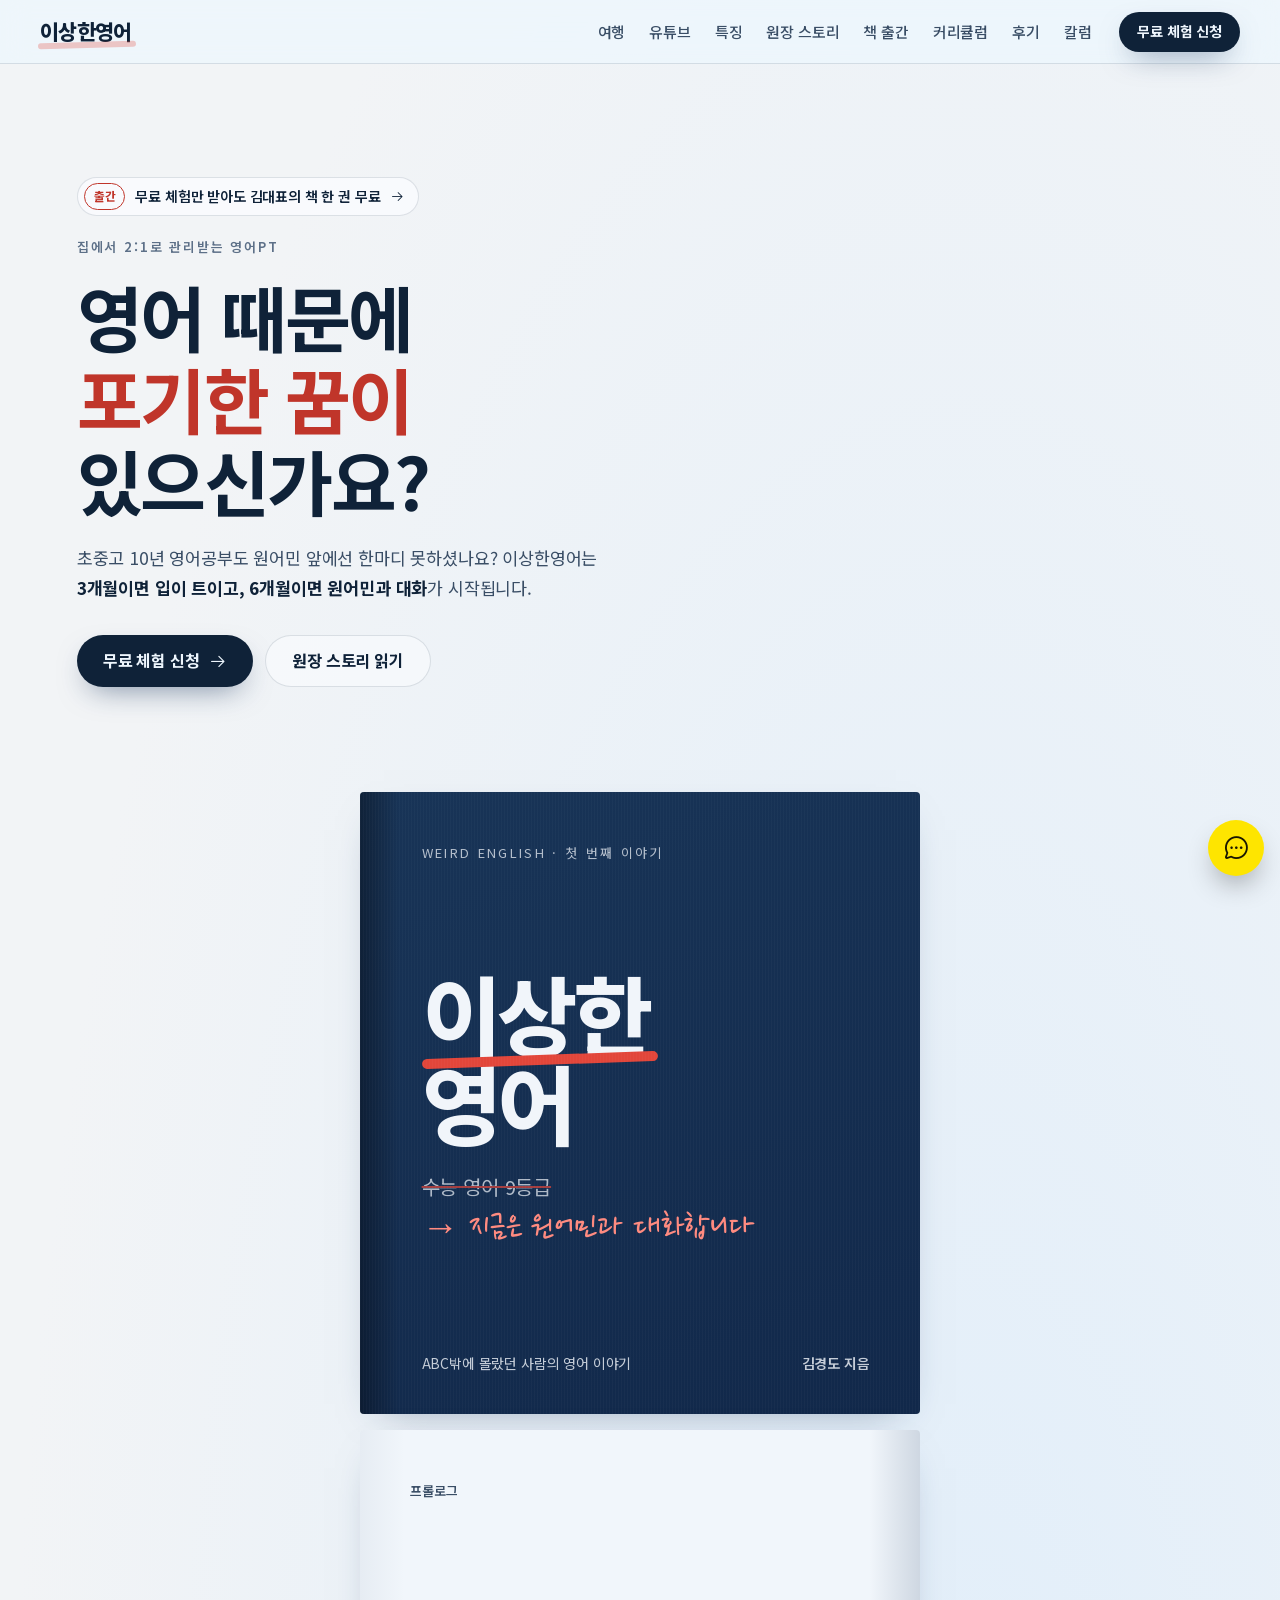
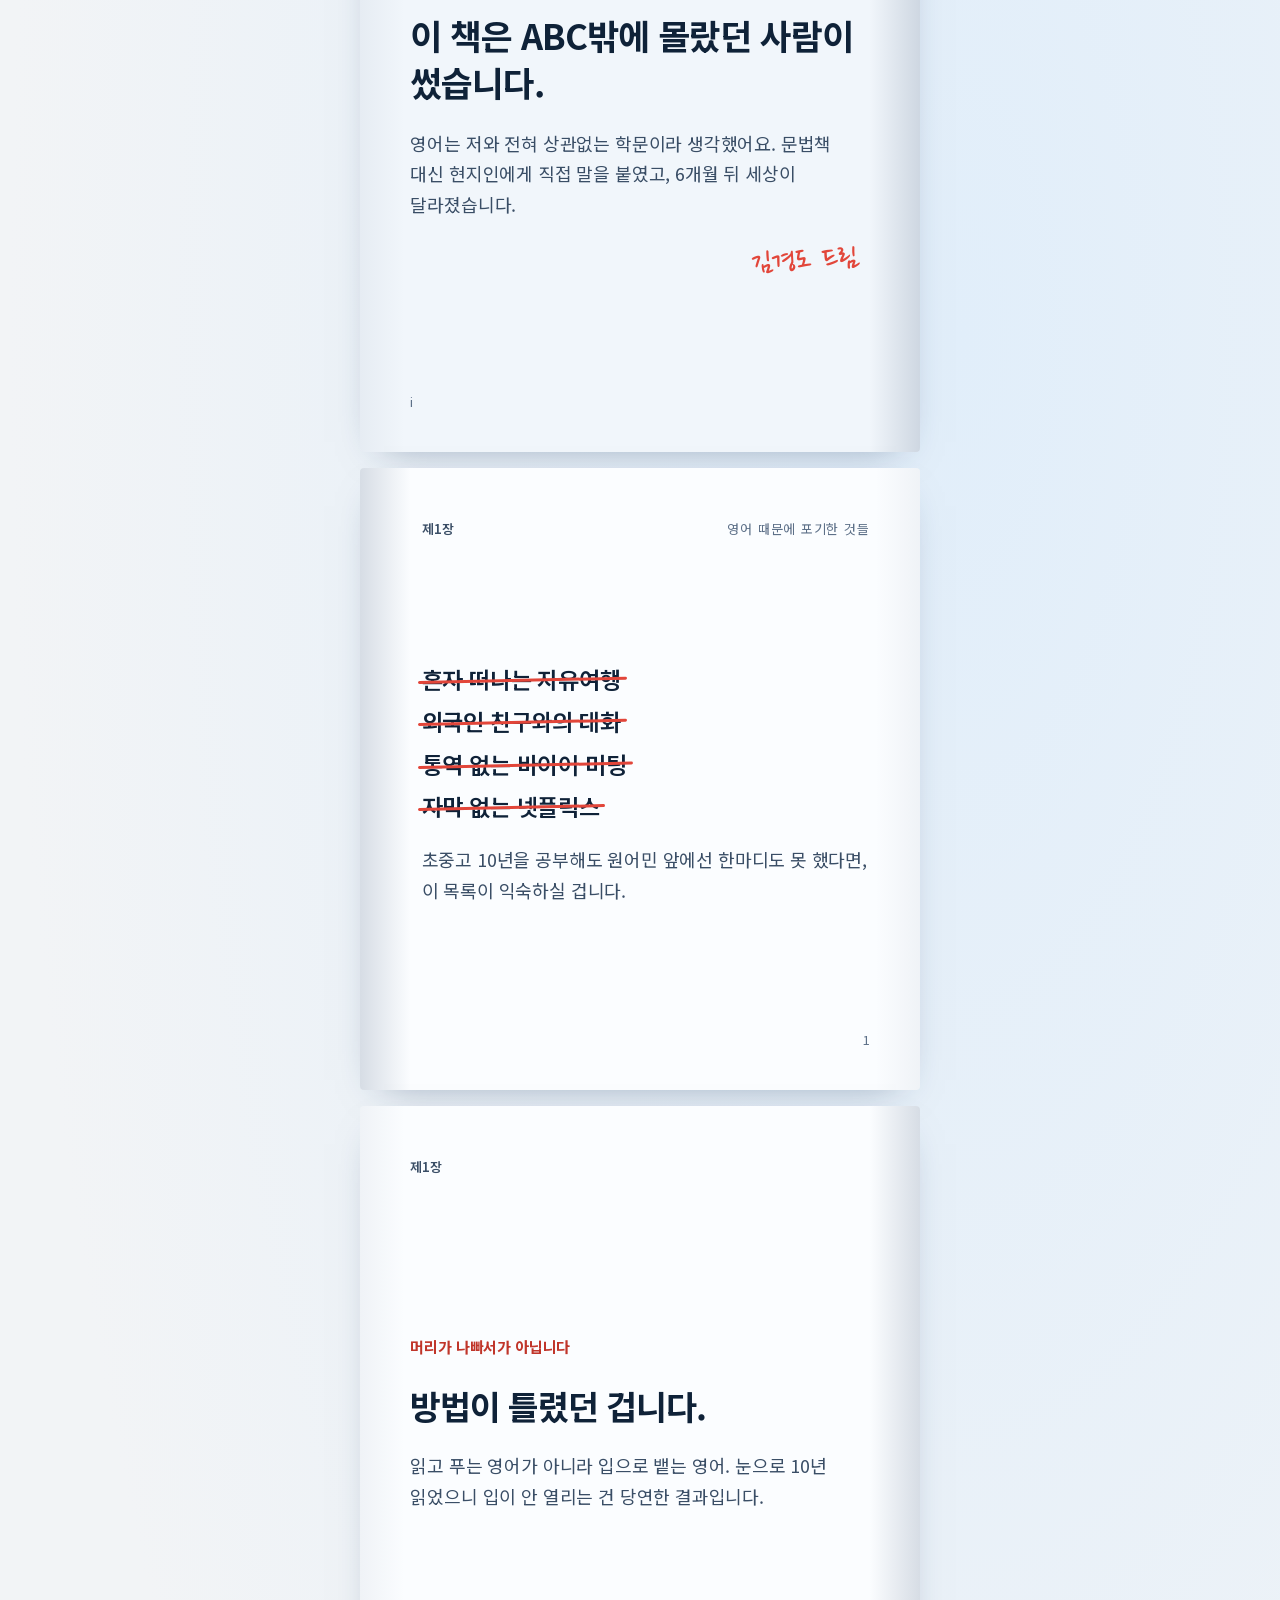
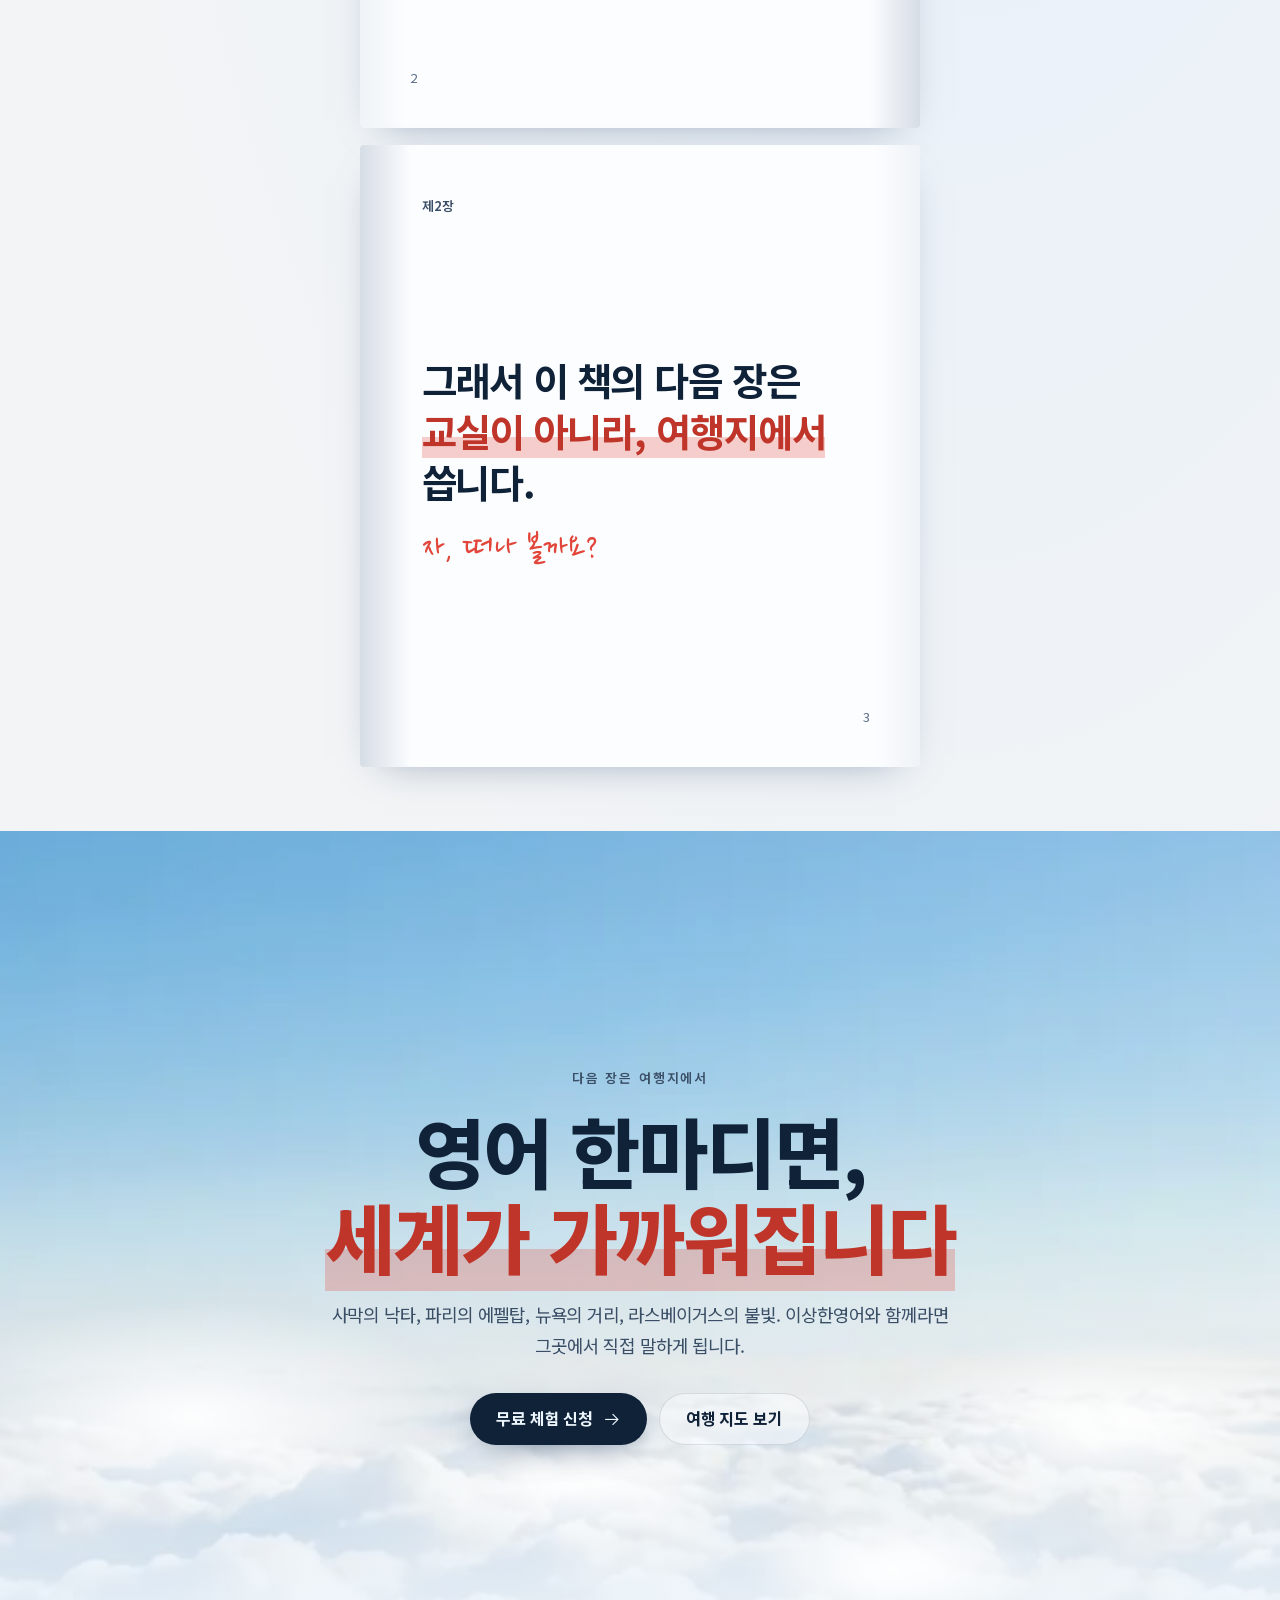
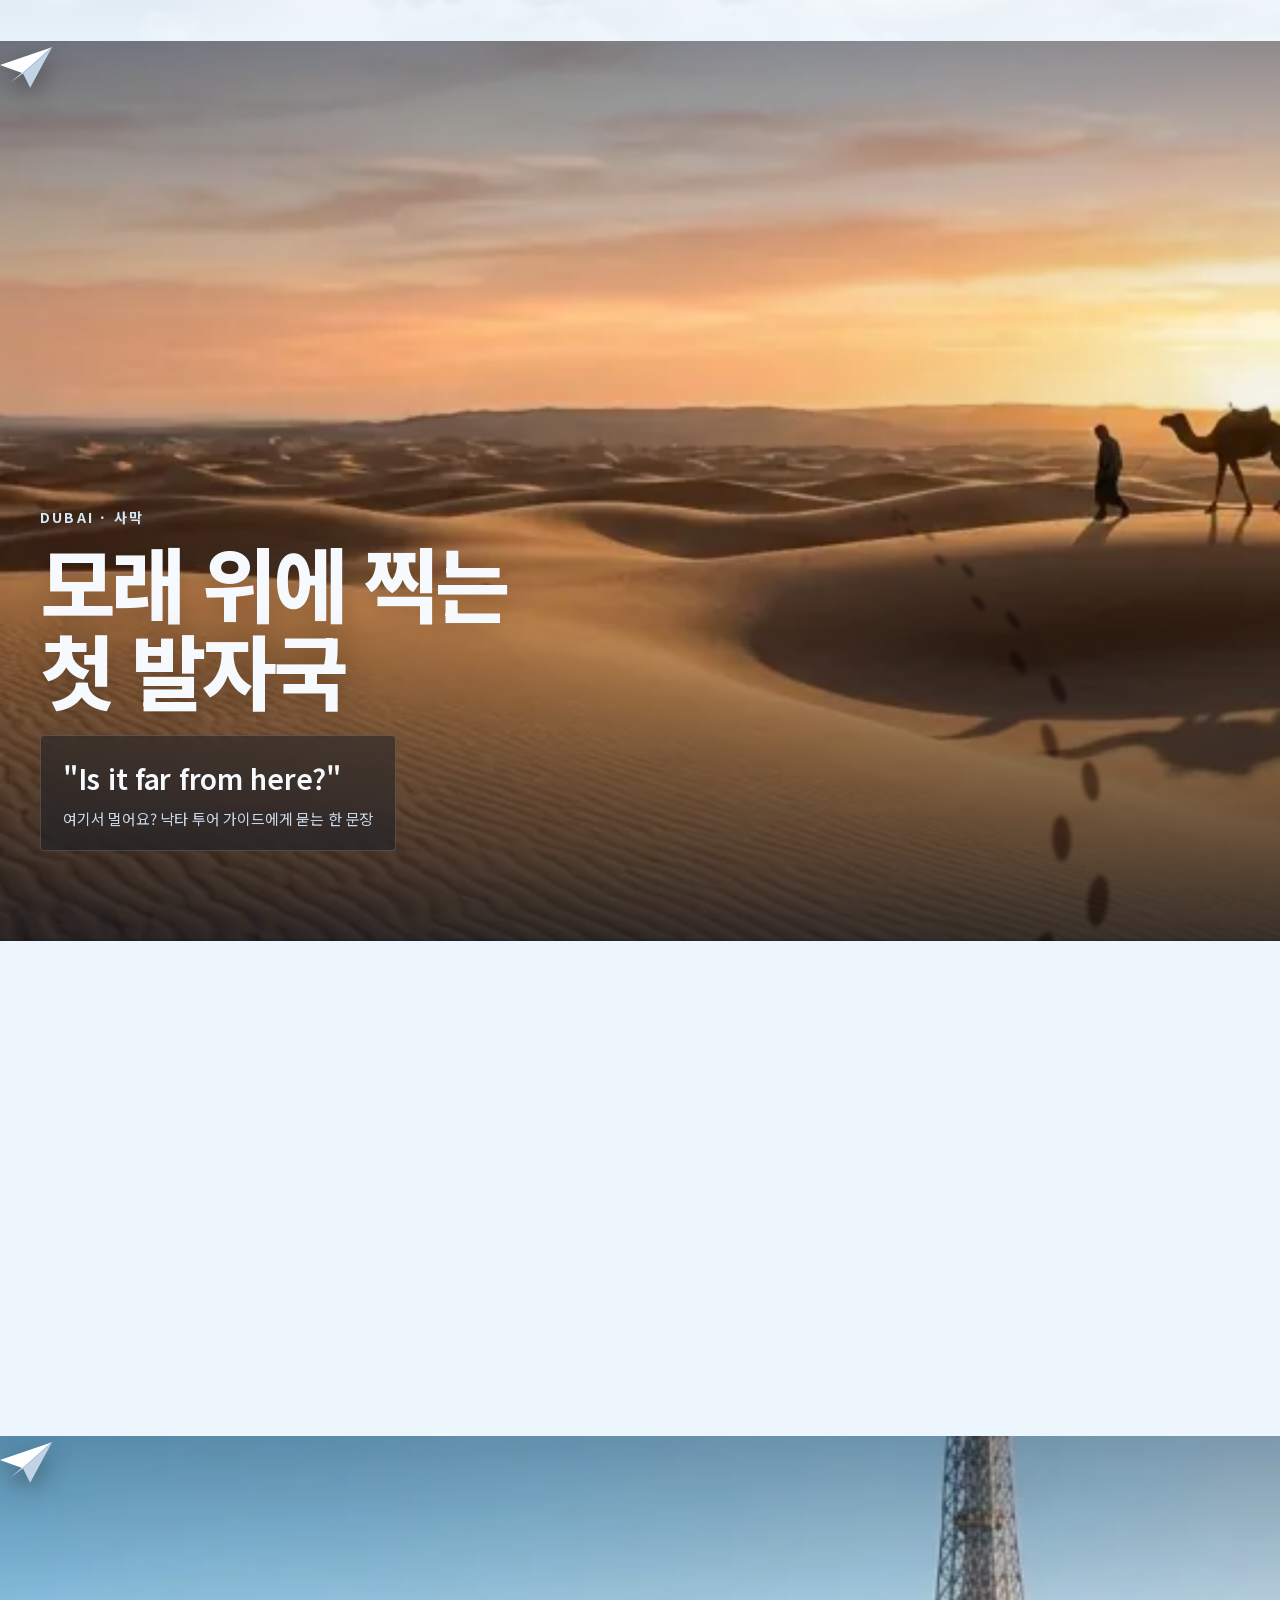
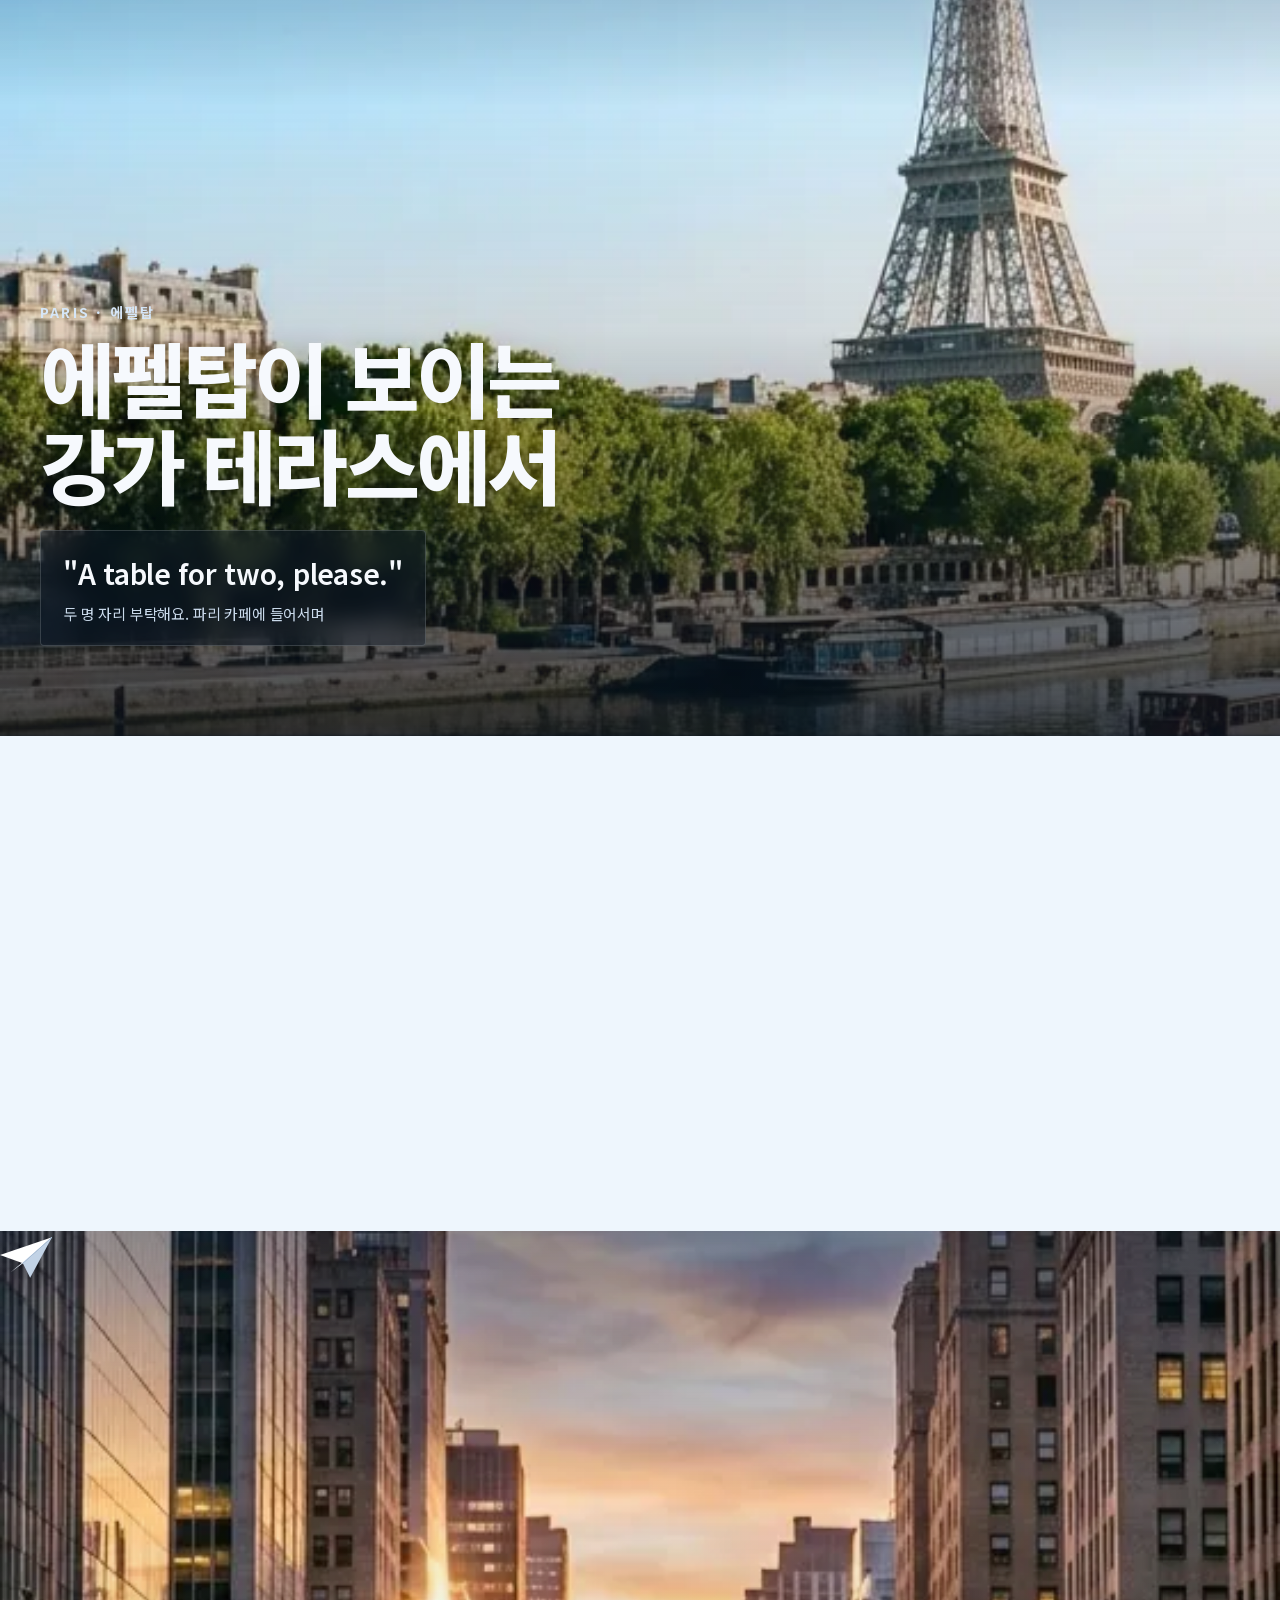
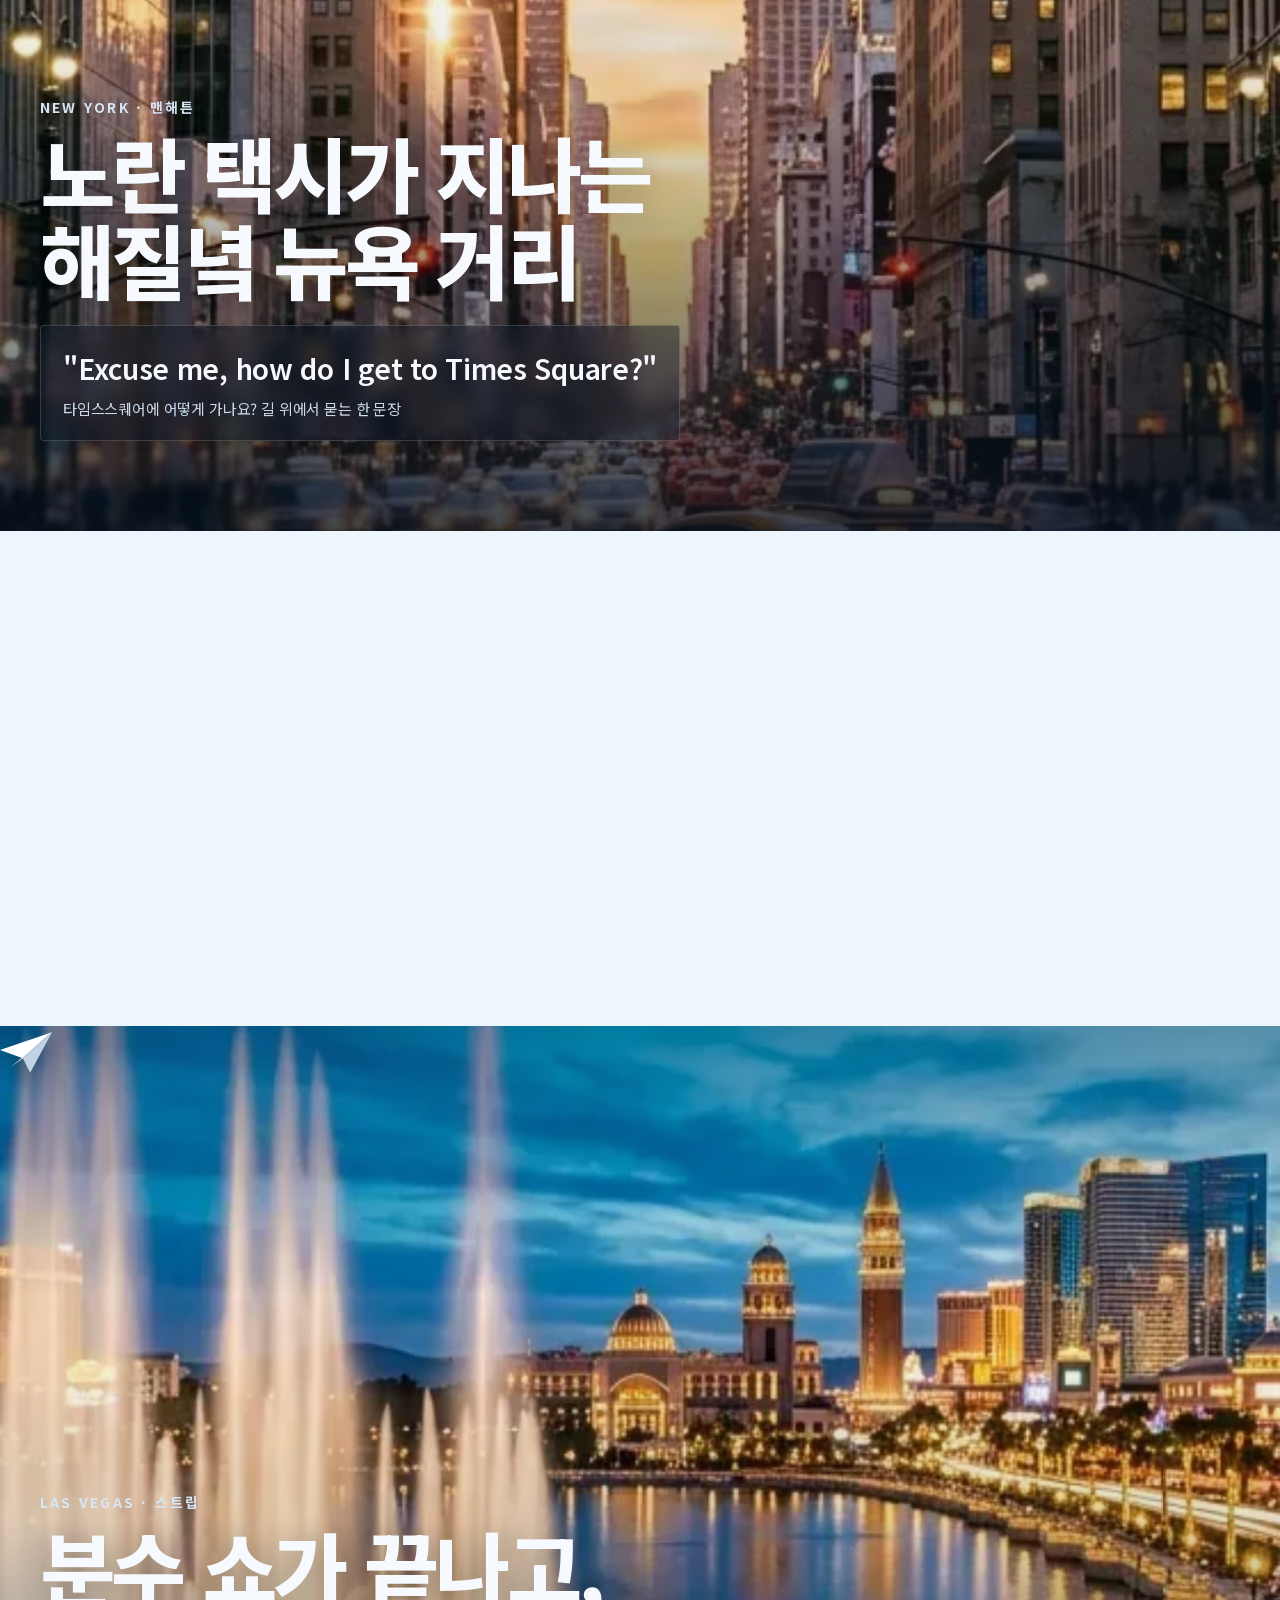
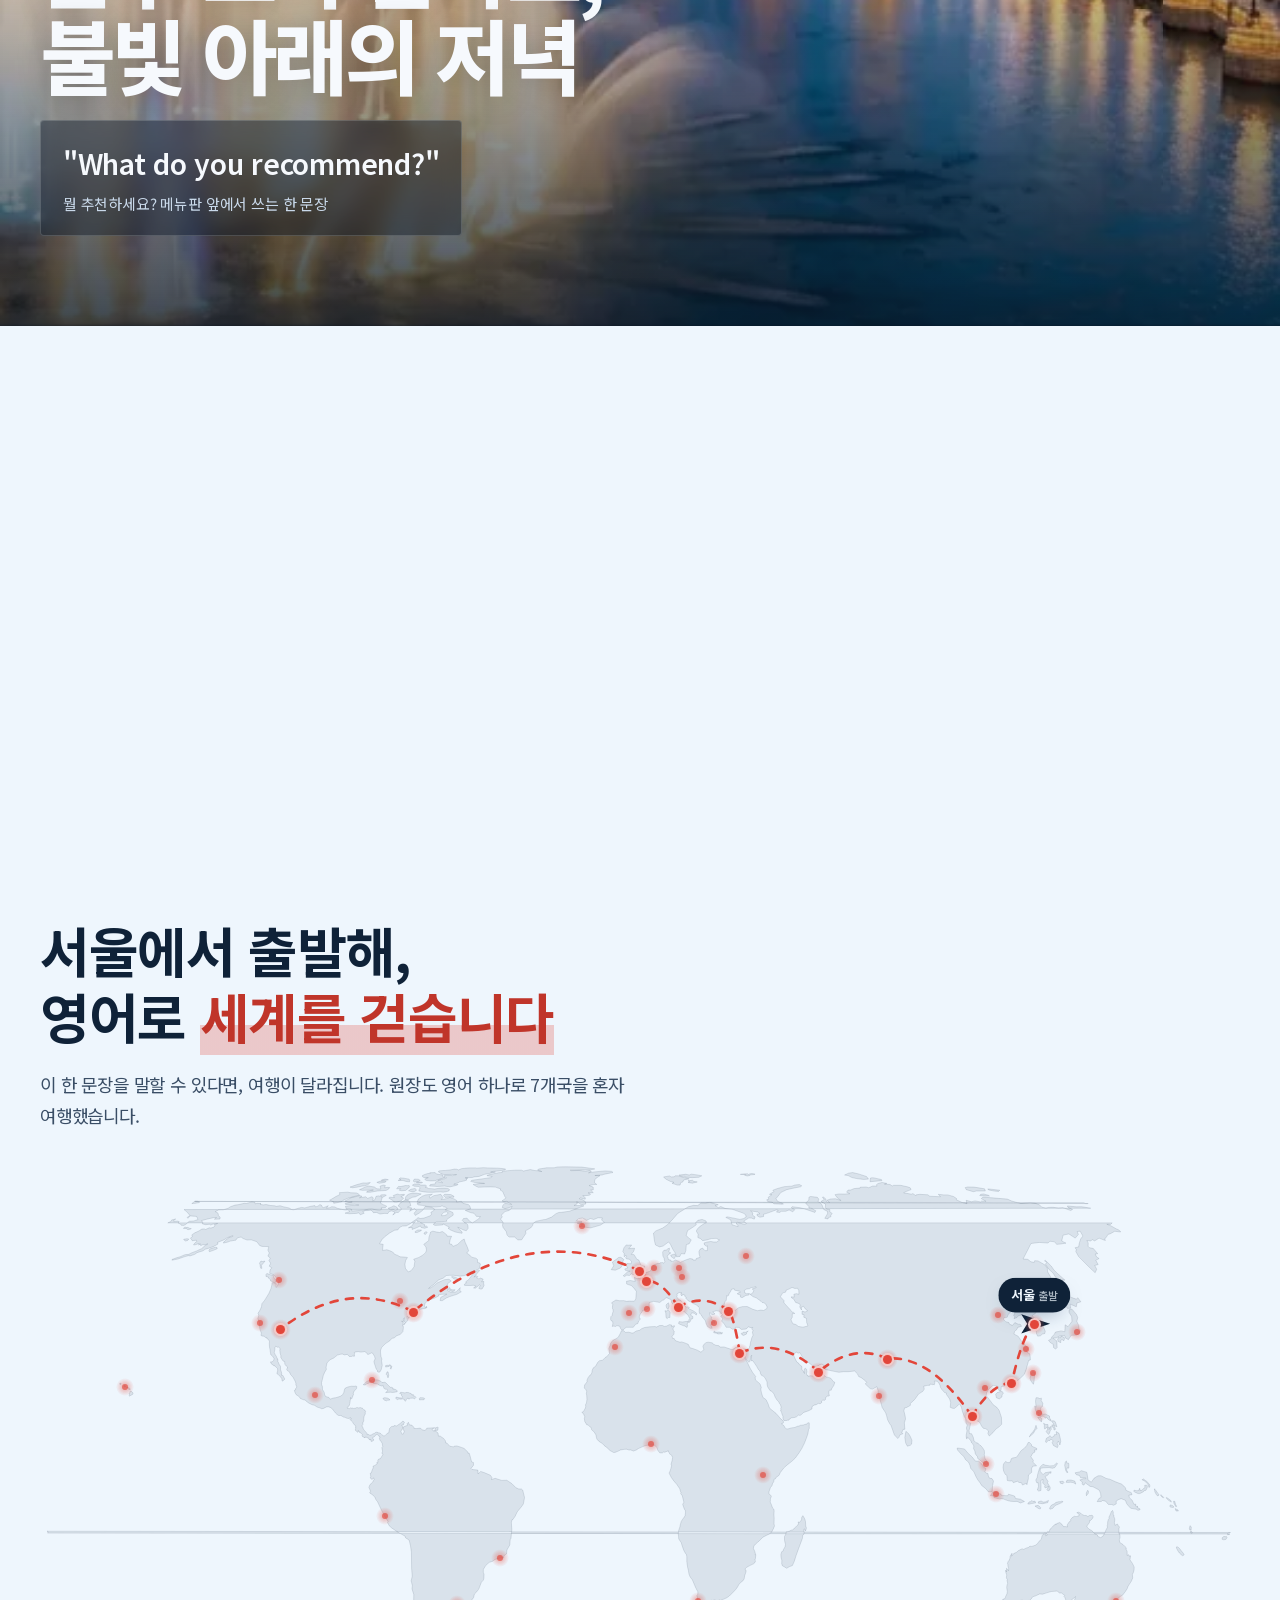
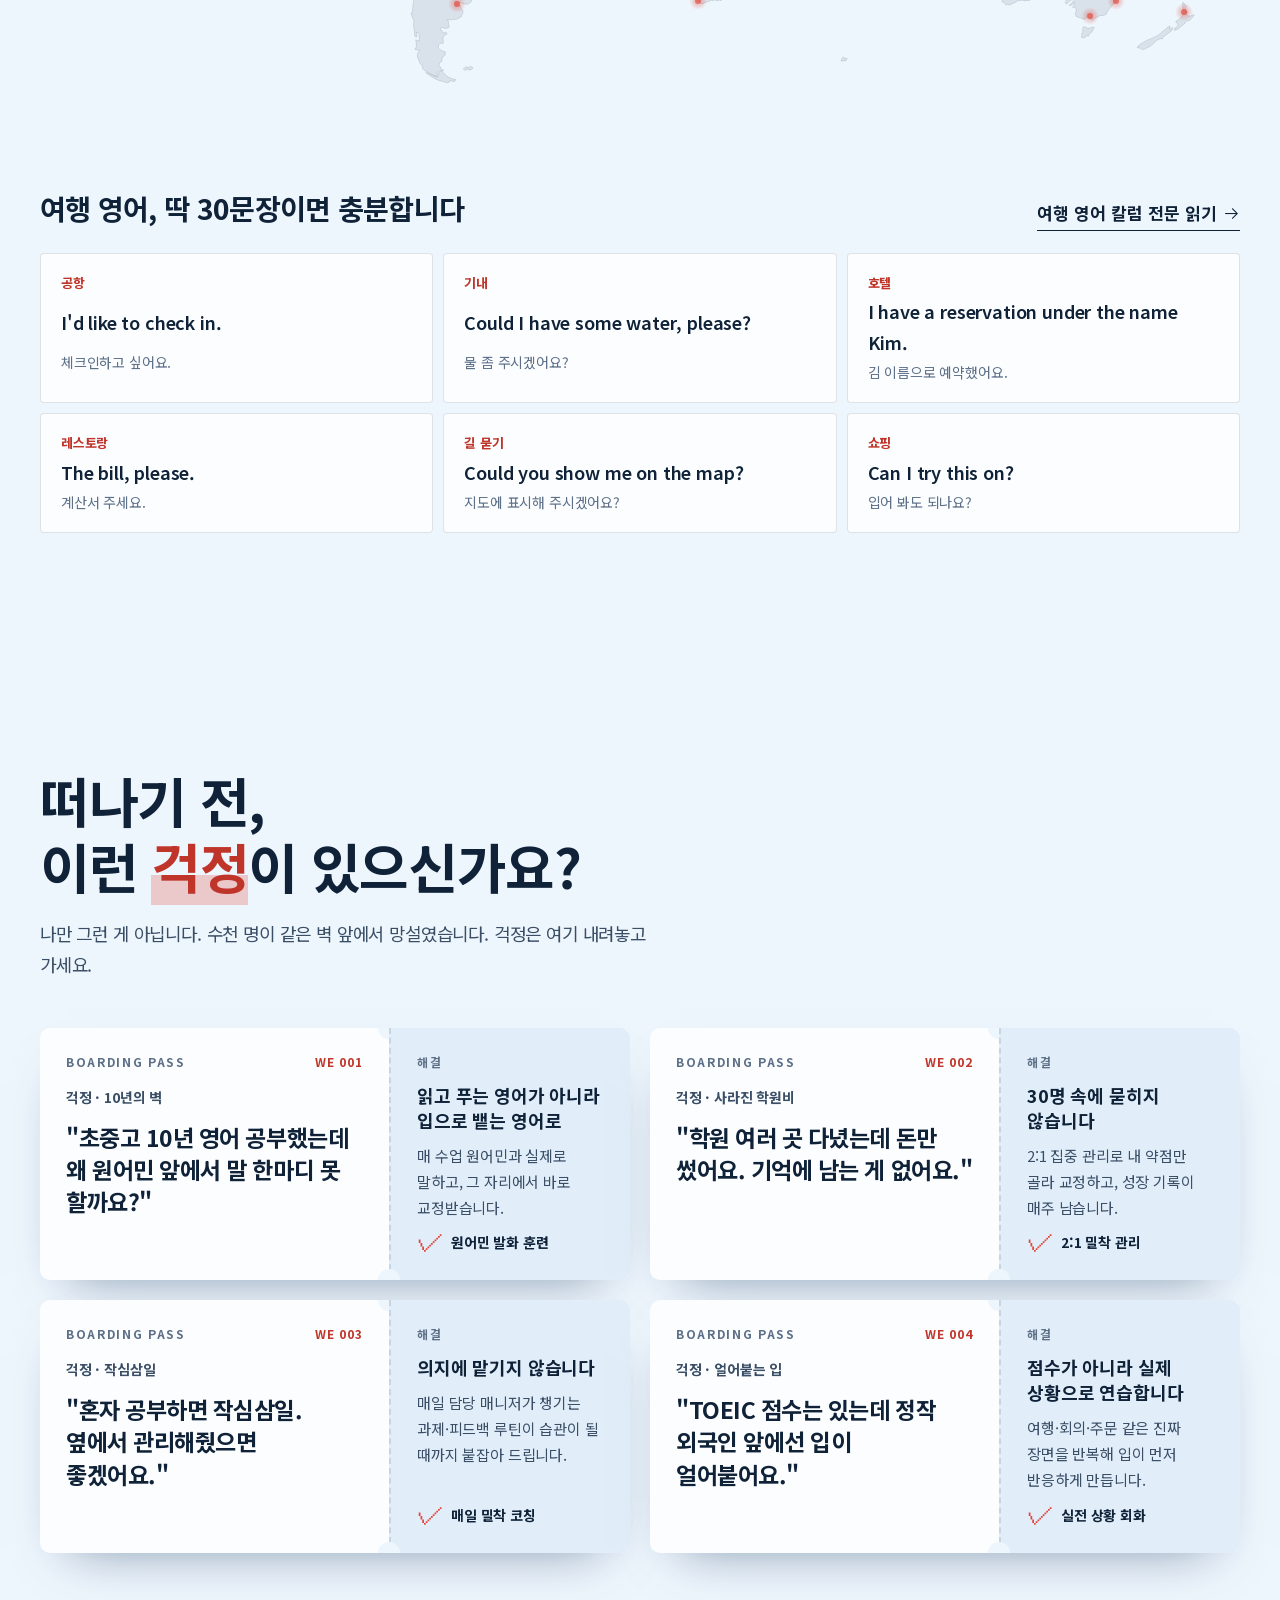
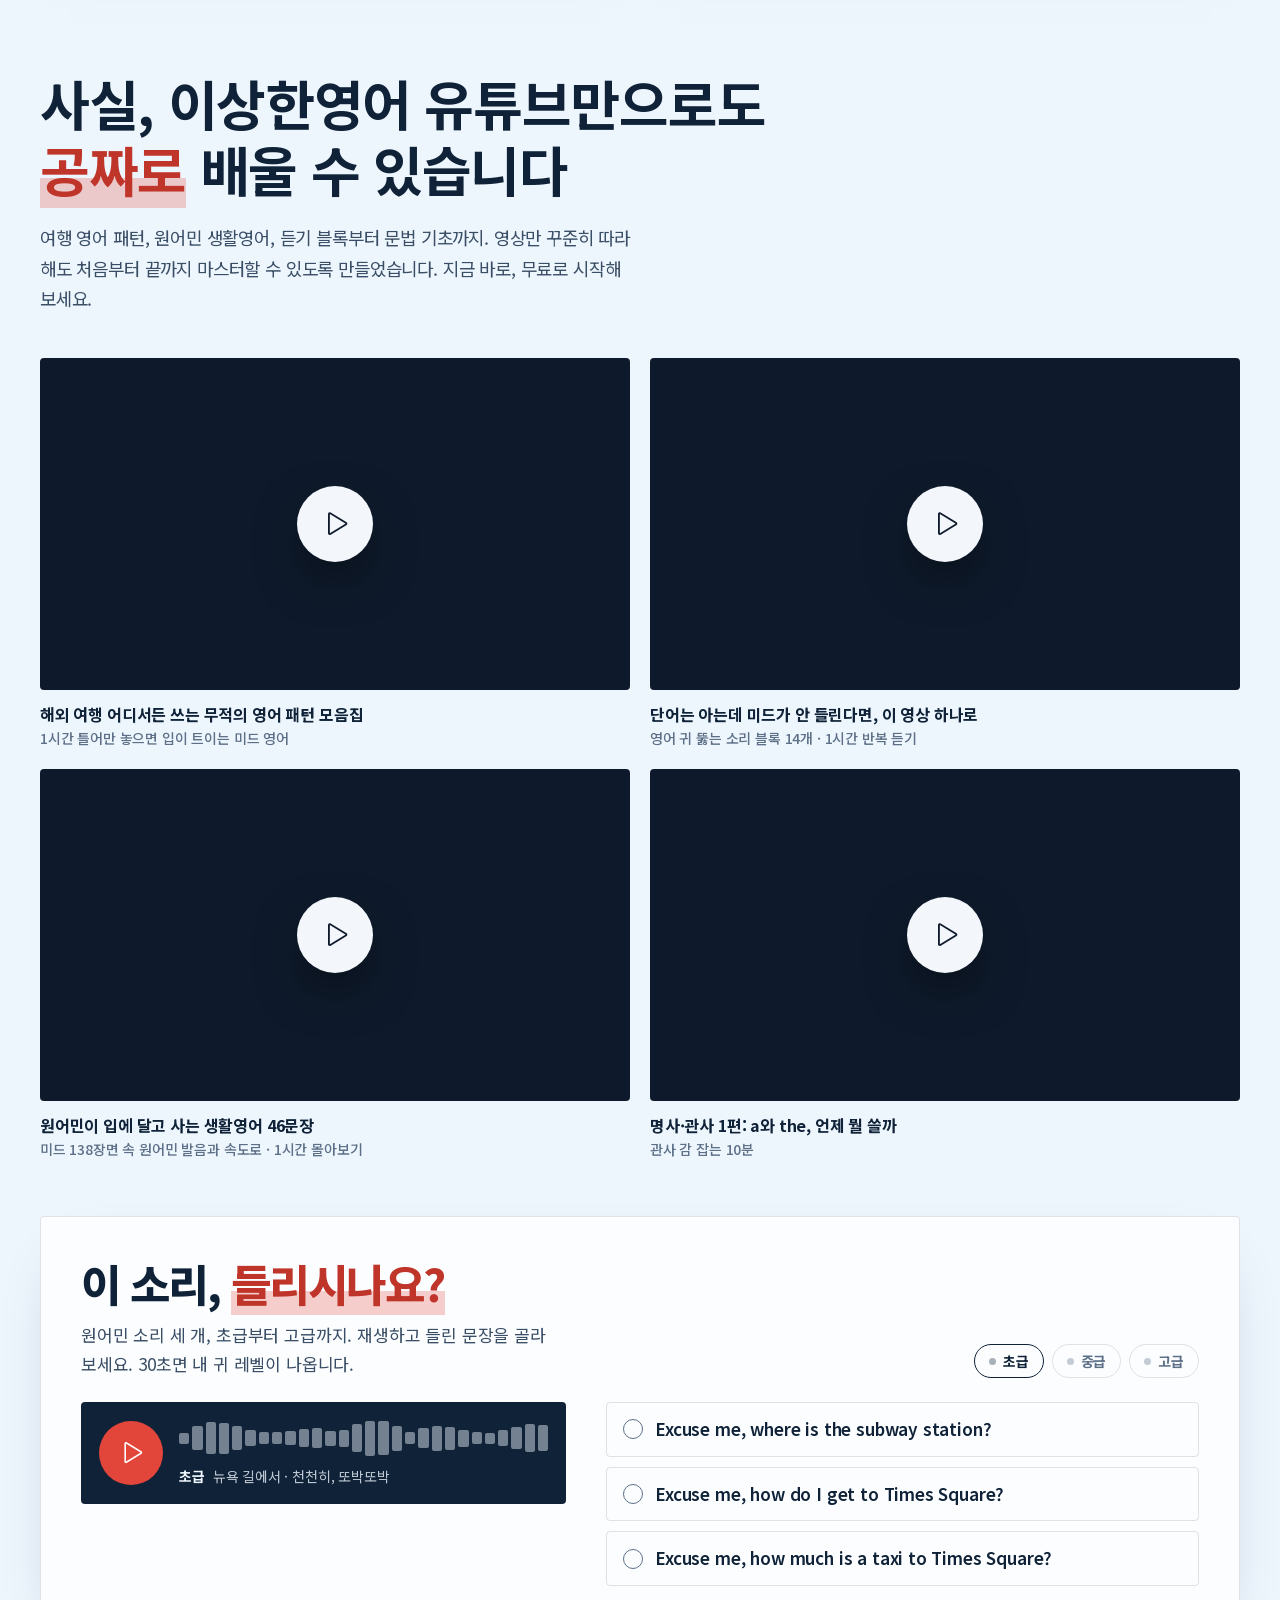
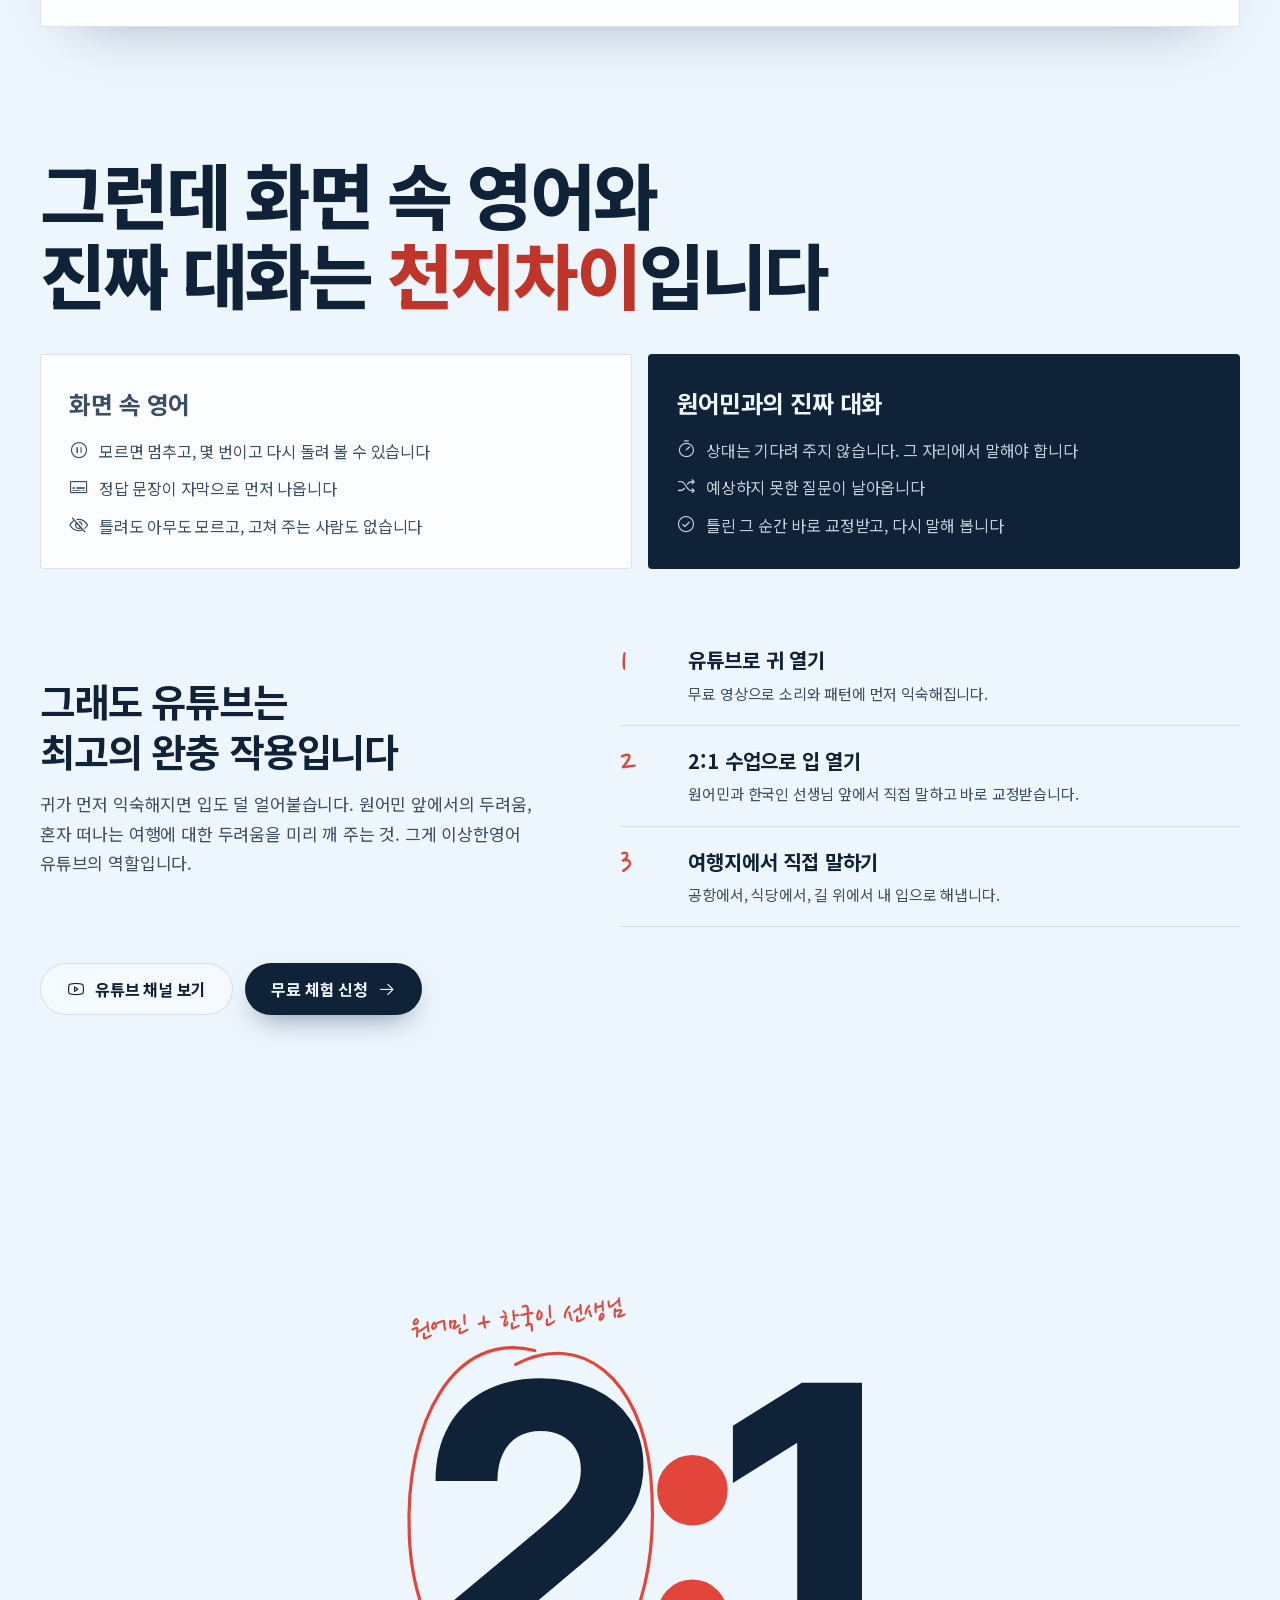
==== index.html @ 3cc8a4d9 "지도 세계 도시 불빛 + 야나두와 같은 글꼴(Noto Sans KR·Inter) + 강조색 + 전화 연결 삭제 - 지도: 겹치던 도시 이름표 5개 → 「서울 출발」 하나. 서울에서" ====
<!doctype html>
<html lang="ko" class="no-js">
<head>
<meta charset="utf-8">
<meta name="viewport" content="width=device-width, initial-scale=1, viewport-fit=cover">
<title>이상한영어 | 집에서 2:1로 관리받는 영어PT</title>
<meta name="description" content="영어가 두려웠던 저도 결국 해냈습니다. 왕초보도 3개월이면 입이 트이고 6개월이면 원어민과 대화하는 이상한영어. 집에서 2:1로 관리받는 영어 PT. 원어민 화상수업 + 매일 밀착 관리.">
<meta name="keywords" content="영어회화, 왕초보 영어, 원어민 화상영어, 영어PT, 2:1 영어, 성인 영어회화, 여행 영어, 이상한영어">
<meta name="naver-site-verification" content="a4c7161d7d65d0b4bbf1954a101a63a1d74b932c">
<link rel="canonical" href="https://weirdenglish.co.kr/">
<meta property="og:type" content="website">
<meta property="og:site_name" content="이상한영어">
<meta property="og:url" content="https://weirdenglish.co.kr/">
<meta property="og:title" content="영어 때문에 포기한 여행, 아직 있나요?">
<meta property="og:description" content="무료 체험하면 전자책 증정 · 원어민 2:1 영어PT">
<meta property="og:image" content="https://weirdenglish.co.kr/assets/og-share.jpg?v=64d10e89">
<meta property="og:image:type" content="image/jpeg">
<meta property="og:image:width" content="1200">
<meta property="og:image:height" content="630">
<meta property="og:image:alt" content="영어 때문에 포기한 여행, 아직 있나요? 이상한영어 원어민 2:1 영어 PT, 무료 체험하면 전자책 1권 증정">
<meta property="og:locale" content="ko_KR">
<meta name="twitter:card" content="summary_large_image">
<meta name="twitter:title" content="영어 때문에 포기한 여행, 아직 있나요?">
<meta name="twitter:description" content="무료 체험하면 전자책 증정 · 원어민 2:1 영어PT">
<meta name="twitter:image" content="https://weirdenglish.co.kr/assets/og-share.jpg?v=64d10e89">
<script type="application/ld+json">
{"@context":"https://schema.org","@type":"EducationalOrganization","name":"이상한영어","url":"https://weirdenglish.co.kr/","logo":"https://weirdenglish.co.kr/favicon-512.png","image":"https://weirdenglish.co.kr/assets/og-share.jpg?v=64d10e89","description":"집에서 원어민과 2:1 화상으로 관리받는 영어 PT. 왕초보 여행영어·영어회화 무료 체험 신청.","address":{"@type":"PostalAddress","streetAddress":"승방길 27","addressLocality":"관악구","addressRegion":"서울특별시","addressCountry":"KR"},"sameAs":["https://www.youtube.com/@%EC%9D%B4%EC%83%81%ED%95%9C%EC%98%81%EC%96%B4"]}
</script>
<meta name="theme-color" content="#CFE6FA" media="(prefers-color-scheme: light)">
<meta name="theme-color" content="#0D1828" media="(prefers-color-scheme: dark)">
<link rel="icon" href="/favicon.ico">
<link rel="apple-touch-icon" href="/apple-touch-icon.png">
<link rel="preload" href="assets/fonts/noto-kr.woff2?v=cee5a2a0" as="font" type="font/woff2" crossorigin>
<link rel="stylesheet" href="assets/style.css?v=1eda12e4">
<script>(function(d){d.classList.replace('no-js','js');try{if(!sessionStorage.getItem('weIntro')){sessionStorage.setItem('weIntro','1');d.classList.add('intro-on')}}catch(e){}})(document.documentElement)</script>
</head>
<body>
<div class="intro" id="intro" aria-hidden="true">
  <div class="intro-book">
    <div class="intro-page"><p class="intro-epi">이 책은 ABC밖에 몰랐던<br>사람이 썼습니다.</p><span class="intro-sign">김경도 드림</span></div>
    <div class="intro-cover">
      <div class="intro-front">
        <p class="intro-series">WEIRD ENGLISH · 첫 번째 이야기</p>
        <p class="intro-title">이상한<br>영어</p>
        <p class="intro-sub">수능 영어 9등급 → 지금은 원어민과 대화합니다</p>
        <p class="intro-author">김경도 지음</p>
      </div>
      <div class="intro-back"></div>
    </div>
  </div>
</div>

<header class="top">
  <a class="brand" href="#top" aria-label="이상한영어 처음으로">이상한영어</a>
  <p class="runhead" aria-hidden="true" id="runhead"><b>프롤로그</b>영어 때문에 막혀 있다면</p>
  <nav class="nav" aria-label="주요 메뉴">
    <a href="#journey">여행</a>
    <a href="#youtube">유튜브</a>
    <a href="#features">특징</a>
    <a href="#story">원장 스토리</a>
    <a href="#books">책 출간</a>
    <a href="#curriculum">커리큘럼</a>
    <a href="#reviews">후기</a>
    <a href="#column">칼럼</a>
  </nav>
  <a class="btn btn-primary btn-sm" href="#cta">무료 체험 신청</a>
  <button class="menu-btn" type="button" aria-label="목차 열기" aria-controls="toc" aria-expanded="false" id="menuBtn"><i class="ph ph-list"></i></button>
  <div class="ribbon" aria-hidden="true"><span id="progress"></span></div>
</header>

<div class="toc" id="toc" aria-hidden="true">
  <button class="toc-close" type="button" aria-label="목차 닫기" id="tocClose"><i class="ph ph-x"></i></button>
  <p class="eyebrow">목차</p>
  <ol>
    <li><a href="#journey"><small>제2장</small>여행지에서 쓰는 영어</a></li>
    <li><a href="#worry"><small>제3장</small>출국 전 걱정</a></li>
    <li><a href="#youtube"><small>제4장</small>유튜브로 먼저</a></li>
    <li><a href="#features"><small>제5장</small>2:1 관리</a></li>
    <li><a href="#story"><small>제6장</small>원장 스토리</a></li>
    <li><a href="#books"><small>제6장</small>김대표의 책 출간</a></li>
    <li><a href="#curriculum"><small>제7장</small>커리큘럼</a></li>
    <li><a href="#reviews"><small>제8장</small>수강 후기</a></li>
    <li><a href="#column"><small>부록</small>영어 공부 칼럼</a></li>
  </ol>
  <a class="btn btn-primary" href="#cta">무료 체험 신청 <i class="ph ph-arrow-right"></i></a>
</div>

<main>

<!-- 프롤로그 · 제1장 : 책 한 장을 넘기면 종이비행기가 날아오르고 하늘이 펼쳐진다 -->
<section class="hero" id="top" data-chapter="프롤로그|영어 때문에 막혀 있다면">
  <div class="sky" id="sky" data-chapter="제2장|다음 장은 여행지에서">
    <picture><source media="(max-width:767px) and (orientation:portrait)" srcset="assets/travel/m/sky.webp?v=a829bf97"><img class="sky-img" src="assets/travel/sky.webp?v=036ec616" alt="" width="1376" height="768"></picture>
    <span class="cloud c1"></span><span class="cloud c2"></span><span class="cloud c3"></span><span class="cloud c4"></span>
    <div class="sky-copy" id="skyCopy">
      <p class="eyebrow">다음 장은 여행지에서</p>
      <h2 class="sky-title">영어 한마디면,<br><em class="hl">세계가 가까워집니다</em></h2>
      <p class="sky-sub">사막의 낙타, 파리의 에펠탑, 뉴욕의 거리, 라스베이거스의 불빛. 이상한영어와 함께라면 그곳에서 직접 말하게 됩니다.</p>
      <div class="hero-cta"><a class="btn btn-primary" href="#cta">무료 체험 신청 <i class="ph ph-arrow-right"></i></a><a class="btn btn-ghost" href="#map">여행 지도 보기</a></div>
    </div>
  </div>

  <div class="hero-copy" id="heroCopy">
    <a class="hero-news" href="#books"><span class="hero-news-tag">출간</span>무료 체험만 받아도 김대표의 책 한 권 무료 <i class="ph ph-arrow-right"></i></a>
    <p class="eyebrow">집에서 2:1로 관리받는 영어PT</p>
    <h1 class="hero-title">영어 때문에<br>
      <span class="rot" id="rot" data-words="포기한 꿈이|놓친 기회가|두려움이|창피함이"><span class="rot-word">포기한 꿈이</span><svg class="rot-strike" viewBox="0 0 100 10" preserveAspectRatio="none" aria-hidden="true"><path d="M2 6 C 28 2, 62 9, 98 4"/></svg></span><br>
      있으신가요?</h1>
    <p class="hero-sub">초중고 10년 영어공부도 원어민 앞에선 한마디 못하셨나요? 이상한영어는 <b>3개월이면 입이 트이고, 6개월이면 원어민과 대화</b>가 시작됩니다.</p>
    <div class="hero-cta">
      <a class="btn btn-primary" href="#cta">무료 체험 신청 <i class="ph ph-arrow-right"></i></a>
      <a class="btn btn-ghost" href="#story">원장 스토리 읽기</a>
    </div>
  </div>

  <div class="stage" id="stage">
    <div class="book" id="book" data-chapter="제1장|영어 때문에 포기한 것들" aria-label="이상한영어 이야기책">
      <div class="leaf">
        <div class="face front cover"><div class="pg">
          <p class="cover-top">WEIRD ENGLISH · 첫 번째 이야기</p>
          <div>
            <p class="cover-title"><span>이상한</span><br>영어</p>
            <p class="cover-line"><s>수능 영어 9등급</s><span class="pen">→ 지금은 원어민과 대화합니다</span></p>
          </div>
          <p class="cover-foot"><span>ABC밖에 몰랐던 사람의 영어 이야기</span><b>김경도 지음</b></p>
        </div></div>
        <div class="face back inside"><div class="pg">
          <p class="pg-head"><b>프롤로그</b><span></span></p>
          <div class="pg-body">
            <p class="epi">이 책은 ABC밖에 몰랐던 사람이 썼습니다.</p>
            <p class="pg-text">영어는 저와 전혀 상관없는 학문이라 생각했어요. 문법책 대신 현지인에게 직접 말을 붙였고, 6개월 뒤 세상이 달라졌습니다.</p>
            <p class="pen sign">김경도 드림</p>
          </div>
          <p class="pg-num">i</p>
        </div></div>
      </div>
      <div class="leaf">
        <div class="face front"><div class="pg">
          <p class="pg-head"><b>제1장</b><span>영어 때문에 포기한 것들</span></p>
          <div class="pg-body">
            <ul class="lost">
              <li>혼자 떠나는 자유여행</li>
              <li>외국인 친구와의 대화</li>
              <li>통역 없는 바이어 미팅</li>
              <li>자막 없는 넷플릭스</li>
            </ul>
            <p class="pg-text">초중고 10년을 공부해도 원어민 앞에선 한마디도 못 했다면, 이 목록이 익숙하실 겁니다.</p>
          </div>
          <p class="pg-num">1</p>
        </div></div>
        <div class="face back"><div class="pg">
          <p class="pg-head"><b>제1장</b><span></span></p>
          <div class="pg-body">
            <p class="sol-kicker">머리가 나빠서가 아닙니다</p>
            <p class="sol-big">방법이 틀렸던 겁니다.</p>
            <p class="pg-text">읽고 푸는 영어가 아니라 입으로 뱉는 영어. 눈으로 10년 읽었으니 입이 안 열리는 건 당연한 결과입니다.</p>
          </div>
          <p class="pg-num">2</p>
        </div></div>
      </div>
      <div class="base">
        <div class="face front next-page"><div class="pg">
          <p class="pg-head"><b>제2장</b><span></span></p>
          <div class="pg-body">
            <p class="pg-q">그래서 이 책의 다음 장은 <span class="hl">교실이 아니라, 여행지에서</span> 씁니다.</p>
            <p class="pen">자, 떠나 볼까요?</p>
          </div>
          <p class="pg-num">3</p>
        </div></div>
      </div>
    </div>
    <div class="plane" id="plane" aria-hidden="true">
      <svg viewBox="0 0 100 100" preserveAspectRatio="none">
        <polygon points="100,12 0,46 44,62" fill="#FFFFFF"/>
        <polygon points="100,12 44,62 20,80" fill="#E4EDF7"/>
        <polygon points="100,12 44,62 58,90" fill="#C2D3E6"/>
        <line x1="100" y1="12" x2="44" y2="62" stroke="#A9BFD8" stroke-width="1" vector-effect="non-scaling-stroke"/>
      </svg>
    </div>
  </div>
</section>

<!-- 제2장 : 여행지 장면 -->
<section class="journey" id="journey" data-chapter="제2장|여행지에서 쓰는 영어">
  <h2 class="sr-only">여행지에서 필요한 영어 한 문장</h2>
  <article class="scene" id="sceneDesert">
    <picture><source media="(max-width:767px) and (orientation:portrait)" srcset="assets/travel/m/desert.webp?v=afcdba98"><img class="scene-img" src="assets/travel/desert.webp?v=a1d3ebcb" alt="노을 진 사막 모래언덕 위를 걷는 낙타 행렬" width="1376" height="768"></picture>
    <svg class="prints" viewBox="0 0 1376 768" preserveAspectRatio="xMidYMid slice" aria-hidden="true"><defs><filter id="fpBlur"><feGaussianBlur stdDeviation="1.6"/></filter></defs><g filter="url(#fpBlur)"><ellipse class="fp" cx="1030.6" cy="785.0" rx="25.0" ry="10.0" transform="rotate(-75.4 1030.6 785.0)"/><ellipse class="fp" cx="1078.7" cy="734.0" rx="22.2" ry="8.9" transform="rotate(-83.3 1078.7 734.0)"/><ellipse class="fp" cx="1047.7" cy="680.5" rx="19.6" ry="7.9" transform="rotate(-91.6 1047.7 680.5)"/><ellipse class="fp" cx="1072.5" cy="631.6" rx="17.3" ry="6.9" transform="rotate(-99.9 1072.5 631.6)"/><ellipse class="fp" cx="1037.4" cy="596.9" rx="15.1" ry="6.0" transform="rotate(-107.7 1037.4 596.9)"/><ellipse class="fp" cx="1044.4" cy="552.9" rx="13.1" ry="5.2" transform="rotate(-114.8 1044.4 552.9)"/><ellipse class="fp" cx="1010.5" cy="530.5" rx="11.2" ry="4.5" transform="rotate(-121.0 1010.5 530.5)"/><ellipse class="fp" cx="1006.4" cy="494.2" rx="9.6" ry="3.8" transform="rotate(-126.2 1006.4 494.2)"/><ellipse class="fp" cx="976.7" cy="479.7" rx="8.2" ry="3.3" transform="rotate(-130.6 976.7 479.7)"/><ellipse class="fp" cx="967.8" cy="452.0" rx="6.9" ry="2.8" transform="rotate(-134.1 967.8 452.0)"/><ellipse class="fp" cx="944.1" cy="443.0" rx="5.9" ry="2.4" transform="rotate(-136.9 944.1 443.0)"/><ellipse class="fp" cx="935.4" cy="423.5" rx="5.0" ry="2.0" transform="rotate(-139.1 935.4 423.5)"/><ellipse class="fp" cx="918.8" cy="419.3" rx="4.4" ry="1.7" transform="rotate(-140.7 918.8 419.3)"/><ellipse class="fp" cx="914.1" cy="407.1" rx="3.9" ry="1.6" transform="rotate(-141.9 914.1 407.1)"/><ellipse class="fp" cx="905.1" cy="407.7" rx="3.6" ry="1.4" transform="rotate(-142.5 905.1 407.7)"/><ellipse class="fp" cx="906.7" cy="401.8" rx="3.5" ry="1.4" transform="rotate(-142.7 906.7 401.8)"/></g></svg>
    <div class="wrap scene-copy">
      <p class="scene-place">DUBAI · 사막</p>
      <h3 class="scene-title">모래 위에 찍는<br>첫 발자국</h3>
      <p class="scene-hope">여행을 하면,<br><em class="hl">인생이 즐거워집니다</em></p>
      <p class="scene-say"><span class="en">"Is it far from here?"</span><span class="ko">여기서 멀어요? 낙타 투어 가이드에게 묻는 한 문장</span></p>
    </div>
  </article>
  <article class="scene">
    <picture><source media="(max-width:767px) and (orientation:portrait)" srcset="assets/travel/m/paris.webp?v=41604fc9"><img class="scene-img" src="assets/travel/paris.webp?v=3d52d882" alt="센강 너머로 보이는 파리 에펠탑" width="1376" height="768" loading="lazy"></picture>
    <div class="wrap scene-copy">
      <p class="scene-place">PARIS · 에펠탑</p>
      <h3 class="scene-title">에펠탑이 보이는<br>강가 테라스에서</h3>
      <p class="scene-hope">말이 통하면, 낯선 도시도<br><em class="hl">내 동네가 됩니다</em></p>
      <p class="scene-say"><span class="en">"A table for two, please."</span><span class="ko">두 명 자리 부탁해요. 파리 카페에 들어서며</span></p>
    </div>
  </article>
  <article class="scene">
    <picture><source media="(max-width:767px) and (orientation:portrait)" srcset="assets/travel/m/newyork.webp?v=002adc52"><img class="scene-img" src="assets/travel/newyork.webp?v=5fe02972" alt="노란 택시가 달리는 해질녘 뉴욕 맨해튼 거리" width="1376" height="768" loading="lazy"></picture>
    <div class="wrap scene-copy">
      <p class="scene-place">NEW YORK · 맨해튼</p>
      <h3 class="scene-title">노란 택시가 지나는<br>해질녘 뉴욕 거리</h3>
      <p class="scene-hope">길을 물을 수 있으면,<br><em class="hl">세상 어디든</em> 갈 수 있습니다</p>
      <p class="scene-say"><span class="en">"Excuse me, how do I get to Times Square?"</span><span class="ko">타임스스퀘어에 어떻게 가나요? 길 위에서 묻는 한 문장</span></p>
    </div>
  </article>
  <article class="scene">
    <picture><source media="(max-width:767px) and (orientation:portrait)" srcset="assets/travel/m/vegas.webp?v=04930d35"><img class="scene-img" src="assets/travel/vegas.webp?v=756b35ba" alt="블루아워의 라스베이거스 분수와 호텔 불빛" width="1376" height="768" loading="lazy"></picture>
    <div class="wrap scene-copy">
      <p class="scene-place">LAS VEGAS · 스트립</p>
      <h3 class="scene-title">분수 쇼가 끝나고,<br>불빛 아래의 저녁</h3>
      <p class="scene-hope">오늘의 영어 한 문장이,<br><em class="hl">내일의 여행</em>이 됩니다</p>
      <p class="scene-say"><span class="en">"What do you recommend?"</span><span class="ko">뭘 추천하세요? 메뉴판 앞에서 쓰는 한 문장</span></p>
    </div>
  </article>
  <div class="journey-end" aria-hidden="true"></div>
</section>

<!-- 제2장 : 여행 지도 -->
<section class="mapsec" id="map" data-chapter="제2장|여행 지도">
  <div class="map-stage" id="mapStage">
    <div class="globe" id="globe" aria-hidden="true" hidden>
      <svg class="globe-orbit" viewBox="0 0 100 100"><path class="orbit-trail" d="M1 50A49 17 0 0 1 99 50"/></svg>
      <div class="globe-ball"><div class="globe-spin" id="globeSpin"><div class="globe-strip"></div></div></div>
      <svg class="globe-orbit" viewBox="0 0 100 100"><path class="orbit-trail" d="M99 50A49 17 0 0 1 1 50"/><path id="orbitPath" class="orbit-path" d="M50 67A49 17 0 1 1 50.01 67"/></svg>
      <svg class="globe-plane" viewBox="0 0 100 100"><g transform="rotate(34 50 50)"><polygon points="100,12 0,46 44,62" fill="#FFFFFF"/><polygon points="100,12 44,62 20,80" fill="#E4EDF7"/><polygon points="100,12 44,62 58,90" fill="#C2D3E6"/></g></svg>
    </div>
    <div class="wrap">
      <h2 class="h2">서울에서 출발해,<br>영어로 <em class="hl">세계를 걷습니다</em></h2>
      <p class="lead">이 한 문장을 말할 수 있다면, 여행이 달라집니다. 원장도 영어 하나로 7개국을 혼자 여행했습니다.</p>
      <div class="map-box" id="mapBox">
        <svg class="map" viewBox="0 0 1000 435" role="img" aria-label="서울에서 출발해 홍콩, 방콕, 델리, 두바이, 카이로, 이스탄불, 로마, 파리, 런던, 뉴욕, 라스베이거스로 이어지는 세계 여행 경로"><defs><mask id="rm0" maskUnits="userSpaceOnUse" x="-20" y="-80" width="1040" height="555"><path class="route-mask" style="--k:0" d="M828.7,131.5 Q819.2,139.2 809.7,180.8" pathLength="1"/></mask><mask id="rm1" maskUnits="userSpaceOnUse" x="-20" y="-80" width="1040" height="555"><path class="route-mask" style="--k:1" d="M809.7,180.8 Q793.2,180.9 776.7,208.5" pathLength="1"/></mask><mask id="rm2" maskUnits="userSpaceOnUse" x="-20" y="-80" width="1040" height="555"><path class="route-mask" style="--k:2" d="M776.7,208.5 Q741.4,157.2 706.1,160.5" pathLength="1"/></mask><mask id="rm3" maskUnits="userSpaceOnUse" x="-20" y="-80" width="1040" height="555"><path class="route-mask" style="--k:3" d="M706.1,160.5 Q677.5,147.4 648.9,171.5" pathLength="1"/></mask><mask id="rm4" maskUnits="userSpaceOnUse" x="-20" y="-80" width="1040" height="555"><path class="route-mask" style="--k:4" d="M648.9,171.5 Q616.0,142.0 583.1,155.8" pathLength="1"/></mask><mask id="rm5" maskUnits="userSpaceOnUse" x="-20" y="-80" width="1040" height="555"><path class="route-mask" style="--k:5" d="M583.1,155.8 Q578.5,126.5 573.9,120.5" pathLength="1"/></mask><mask id="rm6" maskUnits="userSpaceOnUse" x="-20" y="-80" width="1040" height="555"><path class="route-mask" style="--k:6" d="M573.9,120.5 Q552.8,105.5 531.8,117.6" pathLength="1"/></mask><mask id="rm7" maskUnits="userSpaceOnUse" x="-20" y="-80" width="1040" height="555"><path class="route-mask" style="--k:7" d="M531.8,117.6 Q518.8,95.7 505.8,95.6" pathLength="1"/></mask><mask id="rm8" maskUnits="userSpaceOnUse" x="-20" y="-80" width="1040" height="555"><path class="route-mask" style="--k:8" d="M505.8,95.6 Q502.8,88.2 499.7,87.4" pathLength="1"/></mask><mask id="rm9" maskUnits="userSpaceOnUse" x="-20" y="-80" width="1040" height="555"><path class="route-mask" style="--k:9" d="M499.7,87.4 Q405.4,43.0 311.0,121.4" pathLength="1"/></mask><mask id="rm10" maskUnits="userSpaceOnUse" x="-20" y="-80" width="1040" height="555"><path class="route-mask" style="--k:10" d="M311.0,121.4 Q255.7,93.0 200.3,136.0" pathLength="1"/></mask></defs><path class="land" d="M339,425.2L342.7,427L346.3,427.8L345.8,429.3L343.6,429.5L342,428.4L341.7,429.6L340,430.6L337.3,430.2L335.3,429.3L332.6,428.9L329,427.2L326,425.5L321.4,422.1L323.6,422.8L327.7,424.8L331.3,425.9L332,424.5L332,422.4L333.8,421.1L335.6,421.5L337,422.9L339,425.2ZM358.4,416.8L360.8,418.2L360.3,419.2L357.4,420.2L356,419.1L354.3,420.5L352.7,419.1L355.1,417.2L357.3,418L358.4,416.8ZM671.4,412.4L667.5,412.6L668,411L668.8,409.7L669.1,409.1L670.4,410L672.6,410.4L672.5,411L671.4,412.4ZM871.3,384.2L873.1,385.3L874.8,384.9L877.1,384.3L878.5,384.5L876.6,388.3L875.1,389.4L873.4,392L873,391.1L870,393.3L869.6,393.1L868.1,393L868.1,390.3L868.9,388.2L868.9,385.4L869.7,383.9L871.3,384.2ZM941.5,384.6L941.3,385.9L943.9,384.7L943.8,386L942.9,387.4L941,388.8L937.8,391.2L935.7,392.5L935.6,394L933.6,394L930.7,395.2L928.6,397.3L924.9,400.5L921.9,401.9L920.1,402.8L917.8,402.8L916.9,401.7L914.4,401.5L914.8,400.3L917.7,398L923,394.9L925,394.3L927.6,393.1L930.9,391.4L933.5,389.7L936.1,387.3L937.6,386.5L939.1,384.7L941.8,383.3L941.5,384.6ZM954.6,369.3L954.6,372.7L955.8,370.5L956.5,371.4L955.5,373.8L957,374.9L958.6,375.1L960.8,373.9L961.9,374.3L959.6,377.1L957.7,379L955.8,378.9L954.5,379.9L953.9,381.3L953.1,381.9L951.1,383.6L948.4,385.8L945.6,387.1L945.7,386.3L945,385.8L948.1,383.2L948.3,381.4L946.4,380.1L947.1,378.9L949.6,377.8L951.5,375.3L952.6,373.3L952.7,371.1L953.1,370.5L952.6,369.2L952.1,366.3L952.2,364.1L953.3,363.8L953.8,365.6L955.4,366.4L954.6,369.3ZM953.5,324L952.3,324.8L951,323.9L949.5,322.5L948.3,320.8L947.1,318.5L947,317.4L948.2,317.4L949.4,318.5L950.3,319.6L950.9,320.5L952.6,322.5L953.5,324ZM988.5,308.5L989.2,309.4L988.4,311.1L986.5,311.5L985.1,311.1L985.2,309.7L986.6,308.6L987.7,309L988.5,308.5ZM6.4,305.9L991.7,306.7L989.8,307.4L989.7,306.2L991.2,305.6L992.1,305.4L6,304.4L6.5,304.2L6.6,305.8L6.4,305.9ZM960.4,305.7L959.3,306.1L958.7,304.7L959,303.8L960.4,305.7ZM959.4,300.7L959.3,303.3L958.6,302.9L958,303.1L957.8,302.2L958.3,299.7L959.4,300.7ZM637.9,296.3L638.1,300.1L638.7,301.7L638.3,303.2L637.8,304.2L637,302.3L636.4,303.2L636.8,305.6L636.4,307L635.6,307.7L635.3,310.4L633.9,314.2L632.2,318.7L630,324.8L628.6,329.3L627,333L624.7,333.8L622.2,335.2L620.8,334.3L618.7,333.2L618.1,331.5L618.2,328.6L617.5,326L617.4,323.7L618.1,321.4L619.4,320.8L619.5,319.7L620.9,317.3L621.3,315.2L620.8,313.7L620.4,311.7L620.4,308.7L621.5,306.9L622,304.8L623.3,304.7L624.9,304.1L625.9,303.5L627.2,303.4L628.8,301.6L631.2,299.6L632.1,298L631.8,296.6L633,297L634.6,294.8L634.8,292.8L635.7,291.4L636.6,292.8L637.3,294.1L637.9,296.3ZM895.3,296.9L895.8,299.5L897.8,298.3L898.5,299.6L899.6,300.9L899.1,302.3L899.1,305.1L899.2,306.7L899.9,307.1L900,309.8L899.4,311.5L899.8,313.7L902.4,315.4L903.9,316.9L905.4,318.3L904.9,319.1L905.9,321.1L906,324.6L907.3,323.9L908,325.3L908.8,324.8L908.3,328.2L909.7,330.2L910.5,331.5L911.8,334.1L911.7,336.7L911.2,338.5L910.3,340.5L910.6,343.3L909.4,346.1L908.4,347.6L906.6,350.5L905.9,352.4L904.4,354.7L902.1,357.7L899.4,359.2L897.4,361.7L895.8,363.3L893.8,366.1L892.1,367.7L890.3,370.2L888.9,372.4L888.5,373.4L886.5,374.5L883.6,374.6L880.5,376L878.7,377.2L876.5,378.6L875.1,377.2L873.8,376.6L875,374.9L873.3,375.5L869.9,377.9L868.1,377L866.8,376.5L865.5,376.2L863.4,375.3L862.7,373.3L863.3,370.9L863.4,369.3L862.6,367.9L860.3,367.6L861.8,366L862.2,363.6L860,365.8L857.4,366.4L859.5,364.6L860.7,362.8L862.3,361.2L863,358.8L859.8,361.5L857.7,362.6L855.7,365.2L854.2,363.9L855,362.2L854.2,359.8L853.3,358.6L854,357.9L851.4,355.9L849.6,355.8L847.6,354.2L842.7,354.6L838.9,355.7L835.5,356.8L833.1,356.6L829.7,358.2L827.2,359L826.1,360.7L824.6,362L822.4,362.1L820.6,362.4L818.5,361.8L816.5,362.1L814.6,362.3L812.5,364L811.8,363.8L810.1,364.8L808.5,365.8L806.7,365.7L804.9,365.7L802.8,363.6L801.6,363L802.3,361.1L803.8,360.7L804.4,359.9L804.7,358.8L805.8,356.5L806.1,354.6L805.6,351.3L805.8,349.5L806.4,347.7L805.9,345.5L806.1,344.6L805.3,343.3L805.6,340.8L804.7,338.2L804.7,336.8L805.5,338.2L805.4,335.2L806.5,336.2L807,337.4L807.3,335.8L806.6,333.2L806.6,332.2L806.2,331.2L806.9,329.4L807.6,328.6L808.3,326.9L808.5,325.1L810,322.7L809.7,325.2L811.4,323L813.8,321.9L815.4,320.5L817.7,319.3L819,319.1L819.7,319.5L822,318.3L823.8,317.9L824.3,317.2L825.1,316.9L826.6,317L829.6,316L831.4,314.6L832.4,312.9L834.3,311.2L834.7,310L835,308.2L837.4,305.5L838.1,308.2L839.4,307.6L838.7,306.1L839.8,304.5L840.9,305.2L841.6,302.8L843.4,301.2L844.2,299.9L845.7,299.3L845.8,298.4L847,298.8L847.2,298L848.4,297.6L849.8,297.1L851.6,298.6L852.9,300.5L854.6,300.5L856.3,300.8L856,299.1L857.7,296.5L859.1,295.6L858.7,294.8L860.2,293L862,291.9L863.4,292.2L865.8,291.6L865.9,290L864,288.9L865.5,288.5L867.3,289.3L868.6,290.6L870.8,291.4L871.6,291.1L873.2,292.1L874.9,291.1L875.9,291.4L876.7,290.8L877.7,292.4L876.8,294.1L875.5,295.4L874.6,295.5L874.7,296.8L873.6,298.4L872.4,300L872.5,300.9L874.3,302.7L876.3,303.7L877.5,304.8L879.1,306.8L879.9,306.8L881.2,307.6L881.4,308.6L883.8,309.7L885.8,308.6L886.7,306.8L887.5,305.4L888.2,303.6L889.5,301.1L889.4,299.5L889.7,298.6L889.7,296.7L890.4,294.3L891,293.6L890.8,292.6L891.7,290.9L892.4,289.1L892.6,288.2L893.8,287L894.4,288.5L894.3,290.6L894.9,291L894.9,292.3L895.6,293.9L895.6,295.8L895.3,296.9ZM948,286.4L948.7,287.5L946.7,287.5L945.9,285.5L947.5,286.3L948,286.4ZM833.7,285.6L832.5,285.7L829.1,283.4L831.7,282.8L833.1,283.8L833.9,284.7L833.7,285.6ZM944.8,284.4L943.7,284.5L942.1,284.2L941.5,283.7L941.9,282.4L943.6,282.9L944.5,283.6L944.8,284.4ZM947.2,283.5L946.7,284.1L945,281.3L944.6,279.4L945.6,279.4L946.3,282L947.2,283.5ZM844,285.3L841.6,286L841.3,285.6L841.6,284.5L843,282.5L845.9,281.3L846.3,280.5L848.7,279.8L850.6,279.7L851.5,279.3L852.6,279.7L851.5,280.5L848.5,281.9L846,282.9L844,285.3ZM826.5,278.7L827.4,279.6L829.2,279.3L829.7,280.7L826.5,281.3L824.5,281.7L823.1,281.7L824.2,279.9L825.7,279.8L826.5,278.7ZM840.4,278.7L839.8,280.5L835.6,281.4L831.9,281L832,279.8L834.3,279.2L835.9,280.1L837.8,279.9L840.4,278.7ZM942.7,279.5L942.7,280.1L940.7,278.8L939.3,277.6L938.4,276.5L938.8,276.2L940,277L942.1,278.5L942.7,279.5ZM936.5,276.3L935.9,276.5L934.8,275.7L933.8,274.4L934,273.9L935.5,275.2L936.5,276.3ZM801.1,274.5L806.4,274.8L807.1,273.5L812.1,275L813,277.1L817.1,277.7L820.4,279.6L817.1,280.8L814.2,279.5L811.7,279.6L808.8,279.4L806.3,278.8L803.1,277.6L801.1,277.2L799.9,277.6L795,276.3L794.6,274.9L792,274.7L794.1,271.6L797.5,271.8L799.6,273.1L800.8,273.3L801.1,274.5ZM873.6,272.7L872,274.8L871.9,272.4L872.5,271.3L873.1,270.2L873.7,271.1L873.6,272.7ZM932.1,274.6L931.3,274.9L930.2,273.7L929.1,271.6L928.7,269.2L929.1,268.9L929.3,269.8L930.1,270.6L931.3,272.6L932.5,273.7L932.1,274.6ZM921.6,270.3L920.1,270.5L919.6,271.4L918,272.2L916.6,273L915.1,273L912.9,272L911.4,271.1L911.7,270.2L914.1,270.6L915.7,270.4L916.2,268.8L916.6,268.7L916.7,270.5L918.3,270.2L919.2,269.1L920.8,268L920.6,266.1L922.3,266L922.8,266.5L922.6,268.3L921.6,270.3ZM853.3,263.8L852.2,264.9L850.3,264.3L849.8,262.9L852.6,262.7L853.3,263.8ZM862.3,262.6L863.2,265.1L860.9,263.8L858.6,263.5L857,263.7L855.1,263.6L855.8,261.8L859.2,261.7L862.3,262.6ZM925,267.1L924.1,268L923.7,266.1L923.1,264.9L921.9,263.8L920.3,262.4L918.4,261.5L919.2,260.7L920.6,261.6L921.5,262.3L922.7,263.1L923.7,264.4L924.7,265.5L925,267.1ZM872.6,256.4L873.3,261.6L876.1,263.5L878.5,260.1L881.7,258.2L884.2,258.1L886.6,259.3L888.6,260.4L891.5,261L896.3,263.2L901.3,265.1L903.2,266.7L904.6,268.3L904.9,270.2L909.4,272.2L910,273.9L907.4,274.3L907.8,276.4L910.1,278.5L911.6,281.9L913.2,281.8L912.9,283.3L915,283.8L914.1,284.4L916.8,285.8L916.4,286.7L914.6,286.9L914,286.1L911.7,285.7L908.9,285.2L907,283.2L905.6,281.4L904.5,278.6L901,277.2L898.6,278.1L896.8,279.2L896.9,281.6L894.6,282.7L893.1,282.1L890.3,282L888,279.3L885.3,278.7L884.5,279.6L881,279.7L882.4,277.1L884.2,276.2L883.8,272.7L882.6,270L877.4,267.3L875.1,267L871.1,264L870.2,265.6L869.1,265.9L868.5,264.7L868.6,263.3L866.5,261.7L869.5,260.6L871.5,260.6L871.3,259.8L867.2,259.8L866.2,257.9L863.7,257.3L862.5,255.7L866.3,254.9L867.7,253.9L872.2,255.2L872.6,256.4ZM847.9,248.1L845.7,251.3L843.6,251.9L840.9,251.3L836.3,251.5L833.8,251.9L833.4,254.3L835.9,257.2L837.4,255.7L842.6,254.7L842.4,256.1L841.2,255.7L839.9,257.6L837.5,258.8L840,262.9L839.5,264L841.8,267.7L841.7,269.8L840.1,270.8L839.1,269.7L840.6,267L837.8,268.3L837.1,267.4L837.6,266.1L835.6,264.3L835.9,261.1L834,262.1L834.2,265.8L834.1,270.4L832.3,270.9L831.1,270L832.1,267L831.8,263.9L830.6,263.9L829.8,261.7L831,259.6L831.4,257L832.8,252.2L833.4,250.9L835.8,248.5L838,249.4L841.5,249.9L844.6,249.7L847.4,247.4L847.9,248.1ZM857.4,249L857.3,251.8L855.9,251.5L855.5,253.5L856.6,255.2L855.8,255.6L854.7,253.5L853.9,249.4L854.4,246.9L855.3,245.7L855.5,247.4L857.2,247.7L857.4,249ZM793.5,271.5L790.4,271.6L788.2,268.9L784.7,266.2L783.6,264.3L781.6,261.7L780.2,259.3L778.2,254.8L775.7,252.1L774.9,249.3L773.8,246.8L771.3,244.8L769.8,242L767.7,240.2L764.6,236.7L764.3,235.1L766.1,235.2L770.4,235.8L773,239L775.2,241.1L776.8,242.5L779.5,245.9L782.3,246L784.7,248.2L786.3,250.9L788.4,252.3L787.3,255L788.9,256.1L789.9,256.2L790.3,258.4L791.3,260.2L793.3,260.5L794.6,262.5L793.8,266.5L793.5,271.5ZM827.4,246.8L830.5,249.8L827.2,250.2L826.3,252.3L826.4,255.3L823.7,257.5L823.6,260.7L822.4,265.6L822,264.4L818.8,265.9L817.8,263.9L815.8,263.7L814.5,262.7L811.1,263.9L810.2,262.3L808.3,262.5L806.1,262.1L805.7,257.8L804.3,256.9L803,254.2L802.6,251.3L802.9,248.4L804.6,246.2L806.6,247.3L808.7,246.7L809.3,244L810.4,243.4L813.7,242.7L815.6,240.2L816.9,238.1L818,236.9L820.3,235.2L822.3,232.9L823.5,230.4L824.6,230.4L826.2,232L826.4,233.4L828.3,234.3L830.6,235.3L830.5,236.6L828.6,236.7L829.2,238.3L827.2,239.4L825.7,242.3L827.8,245.3L827.4,246.8ZM849.9,225.6L850.4,227.8L850.6,229.6L849.9,232.5L848.7,229.2L847.5,230.9L848.5,233.2L847.8,234.7L844.5,232.9L843.5,230.5L844.3,229L842.4,227.5L841.6,228.8L840.3,228.7L838.4,230.5L837.9,229.6L838.7,226.9L840.4,225.9L841.8,224.7L842.9,226.2L845,225.3L845.3,223.9L847.2,223.8L846.8,221.3L849.2,222.8L849.6,224.4L849.9,225.6ZM725.2,232.8L722.8,233.5L721.4,230.9L720.7,226.3L721.6,221.1L723.7,222.9L725.1,225.1L726.6,228.5L726.3,231.8L725.2,232.8ZM331.5,220.2L329.2,220.5L328.7,220.2L329.6,219.4L329.6,218.1L331.2,217.7L331.8,217.8L331.5,220.2ZM842.7,219.6L841.8,220.7L841.2,222.7L840.4,223.7L838.5,221.4L838.9,220.6L839.6,219.7L839.6,217.7L841.1,217.5L840.9,219.7L842.6,216.6L842.7,219.6ZM827.9,222.7L824.4,225.8L825.6,223.5L827.4,221.5L828.9,219.3L830,216.1L830.8,218.7L829.1,220.5L827.9,222.7ZM836.3,214.4L838.1,215.4L839.9,215.4L840,216.8L838.8,218.1L837.2,219.1L836.9,217.6L837,216L836.3,214.4ZM846.2,213.6L847.4,217.2L845.2,216.3L845.4,217.4L846.3,219.4L845,220.1L844.7,217.8L843.8,217.7L843.2,215.7L844.8,216L844.6,214.8L842.7,212.3L845.3,212.4L846.2,213.6ZM834.9,210.7L834.5,213.4L833.1,211.8L831.4,209.4L833.8,209.5L834.9,210.7ZM831.6,193.1L833.5,194L834.2,193.2L834.6,194L834.3,195.4L835.7,197.7L835.4,200.4L834,201.4L833.9,204L834.9,206.6L836.4,206.9L837.6,206.6L841.3,208.4L841.2,210.1L842.2,210.9L842.1,212.4L839.8,210.8L838.6,209.1L838,210.3L836,208.3L833.6,208.8L832.1,208.1L832,206.8L832.8,206L831.9,205.2L831.7,206.4L830.1,204.5L829.4,203.1L828.9,200L830.1,201.1L829.6,196L830,193.1L831.6,193.1ZM320.6,194L319.9,194.8L317.8,194.8L316.2,194.9L316.2,193.5L316.6,193.1L318.8,193.1L320.2,193.4L320.6,194ZM289.6,195.2L288.7,195.7L287.2,195.2L285.8,194L286.2,193.3L287.4,193.1L288,193.2L289.8,193.5L291.1,194.2L291.5,195.1L289.6,195.2ZM302.1,188.7L304.4,189.2L304.8,188.7L306.9,188.7L308.5,189.5L309.2,189.4L309.6,190.6L311.1,190.5L310.9,191.5L312.1,191.6L313.3,192.8L312.1,194.1L310.9,193.4L309.7,193.5L308.8,193.4L308.2,194L307.1,194.2L306.8,193.4L305.8,193.8L304.5,196.1L303.9,195.5L303.8,194.6L302.1,194.1L300.8,194.3L299.1,194.1L297.8,194.7L296.4,193.6L296.8,192.6L299.2,193.1L301.3,193.3L302.3,192.6L301.2,191.2L301.4,190L299.7,189.5L300.5,188.6L302.1,188.7ZM801.5,192.6L799.4,194.1L797,193.1L796.4,190.3L797.5,188.9L800.4,188L801.9,188L802.8,189.3L801.8,190.7L801.5,192.6ZM75.3,191.3L74.8,191.8L74.2,191.3L74.5,190.4L74.3,189.3L74.6,188.9L75.2,188.4L75.1,187.7L75.4,187.4L75.6,187.5L76.5,188L76.9,188.3L77.2,188.8L77.6,189.9L77.5,190.1L76.3,190.8L75.3,191.3ZM75.1,186.2L74.1,186.5L73.8,185.8L73.6,185.5L73.6,185.3L74,185L74.8,185.3L75.4,185.8L75.1,186.2ZM73.7,184.5L73.5,184.8L72.1,184.8L72.4,184.4L73.7,184.5ZM71.4,184L71.2,184.2L71,184.2L70.1,184.1L70,183.3L69.9,183.2L70.7,182.7L70.9,183L71.4,184ZM67.4,181.9L67,182.2L66.2,181.6L66.4,181.4L67,181.1L67.6,181.1L67.4,181.9ZM284.1,179.4L285,180.5L287.5,180.2L288.4,180.9L290.4,182.9L291.9,184.4L292.8,184.4L294.3,185L294,185.9L296,186.1L297.9,187.4L297.5,188.1L295.6,188.5L293.8,188.7L291.9,188.5L288,188.8L290,187L289,186.1L287.3,185.9L286.5,185L286.1,183.1L284.6,183.3L282.1,182.4L281.4,181.7L278,181.2L277.1,180.6L278.3,179.8L275.6,179.6L273.4,181.3L272.3,181.3L271.8,182.1L270.4,182.5L269.3,182.2L270.8,181.2L271.6,180L273,179.3L274.4,178.7L276.5,178.4L277.2,178L279.5,178.2L281.7,178.3L284.1,179.4ZM290.3,176.2L289.7,176.3L289.3,174.4L288.4,173.5L289.3,171.5L290.1,171.6L290.6,174.3L290.3,176.2ZM828.4,179.3L827.8,181.9L825.8,179.2L824.9,176.8L825.8,173.6L827.3,171.2L828.8,172.1L828.8,174.1L828.4,179.3ZM291,167L288,167.5L288,166.3L289.3,166.1L291.1,166.2L291,167ZM293.3,167L292.4,169.3L292,168.9L292.3,167.2L291.3,165.9L291.4,165.5L293.3,167ZM853.1,142.5L853.9,143.6L853.2,145.6L851.7,144.6L850.6,145.3L850.6,147.2L848.6,146.3L848,144.7L848.7,142.8L850.4,143.2L850.9,141.8L853.1,142.5ZM590.2,137.6L588.6,139L588.8,139.6L588.9,139.9L586.4,141.2L585,140.7L584.3,139.5L585.5,139.3L585.7,139.3L586,138.5L587.9,138.6L590.2,137.6ZM561.8,137.5L563.3,138.6L565.3,138.4L567.3,138.6L567.3,139.2L568.7,138.8L568.4,139.8L564.7,140L564.6,139.5L561.4,138.9L561.8,137.5ZM540.1,129.4L539.3,131.9L539.7,132.9L539.2,134.6L537.2,133.3L535.9,133L532.2,131.4L532.5,129.7L535.5,130L538.1,129.6L540.1,129.4ZM523.5,119.8L525.1,122.1L524.9,126.3L523.7,126.1L522.7,127.2L521.7,126.3L521.5,122.5L520.8,120.6L522.2,120.8L523.5,119.8ZM865.6,132.9L865.8,135.4L866.9,137.1L866.5,139.3L863.8,140.9L859.3,141.1L857,144.7L854.8,143.5L853.7,141.1L849.4,141.8L846.9,143.3L843.9,143.4L847.4,145.8L847.6,151.3L846.4,152.6L844.7,151.4L844.3,148.4L842.3,147.5L840.4,145.3L842.5,144.3L843.2,142.3L845.1,140.6L846.2,138.4L851,137.4L854,138.1L854.3,132.3L856.7,133.9L859.1,130.7L860,129.4L859.7,125.5L857.5,121.9L857.6,119.8L860,119.3L863.7,123.7L864.8,126.3L864,129.5L865.6,132.9ZM524.3,116.8L523.5,119.3L522.3,118.6L521.7,116.4L522.1,115.3L523.7,114L524.3,116.8ZM861.6,110.3L863.7,111L864.8,109.7L867.4,113.2L864.1,114.1L863.6,117.3L858.4,115.1L858.9,118.6L856.1,118.6L854.1,115.5L854,113L856.6,112.8L854.9,108.4L854.2,106L859.1,109.3L861.6,110.3ZM342,102.8L343.7,103.2L346,103.2L344.4,104.4L343.5,104.6L340.7,103.3L340.3,102.3L341.5,101.3L342,102.8ZM348.8,94.8L347.6,94.9L344.7,93.9L342.9,92.4L343.8,92.1L346.7,92.9L348.9,94.2L348.8,94.8ZM196.8,96.7L195.3,97.1L192.1,95.7L192,94.6L190.4,93.5L190.5,92.6L188.3,92L188.4,90.3L189,89.6L191.2,90.3L192.4,90.8L194.5,91.1L194.7,92.2L195,93.6L196.7,94.9L196.8,96.7ZM363.9,89.9L361.6,92.6L363.5,91.5L364.9,92.2L363.8,93.3L365.8,94.1L367.1,93.4L369.3,94.3L368,96.6L369.8,96.1L369.7,97.8L370,99.7L368.4,102.5L367.2,102.6L365.7,102L366.9,99.4L366.3,99L362.8,101.8L361.3,101.6L363.4,100.2L361.2,99.4L358.5,99.6L353.8,99.5L353.6,98.6L355.4,97.5L354.6,96.6L357.2,94.7L361,89.8L363,88L365.4,86.9L366.4,87.1L365.7,87.9L363.9,89.9ZM185.1,79.6L187.5,79.3L184.5,82.8L184.9,85.3L184,85.3L183.5,83.8L183.5,82.4L182.9,81.5L183.4,80.1L184.2,79.2L185.1,79.6ZM848.1,89.7L854.2,95.2L849.9,94.2L851.3,98.7L855.7,101.9L856.9,104.1L853.9,102.2L853.8,104.7L851.7,102L850.1,98.9L847.7,95.6L846.7,93.2L844.1,89.1L840.6,86L837.8,81.8L839,80.4L837.1,79L837.8,78.6L839.9,80.6L842.8,83.5L844.9,86.6L848.1,89.7ZM483.7,85L479.4,86.8L476,86.4L478.1,83.2L477,80L480.3,77.7L482.2,76.2L484.1,76.1L486.6,78L485.3,80.1L485.6,82.3L483.7,85ZM529.8,74.8L528.5,77.3L526,75.5L525.6,74.3L528.9,73.3L529.8,74.8ZM144.5,70.3L141.2,71.4L140.7,70.7L141.5,69.2L144.5,68.2L146.1,67.7L147.5,67.9L147.7,68.9L144.5,70.3ZM493.1,65.8L490.6,69L492.9,68.6L495.5,68.6L494.8,71L492.7,73.7L495.1,73.9L497.4,77.8L499,78.3L500.4,81.7L501.1,83L504,83.5L503.8,85.5L502.5,86.4L503.5,88L501.3,89.6L498.1,89.6L494,90.5L492.8,89.8L491.2,91.3L489,90.9L487.2,92.1L486,91.5L489.6,88.3L491.8,87.6L488,87.1L487.3,85.8L489.9,84.9L488.6,83.2L489.1,81.2L492.6,81.5L493,79.7L491.4,77.8L488.6,77.3L488,76.5L488.9,75.1L488.2,74.3L486.9,75.7L486.8,72.8L485.7,71.3L486.6,68.2L488.5,65.8L490.3,66L493.1,65.8ZM123.1,62L121.2,62.5L120.3,61.9L119.7,61.1L122.4,60.6L124,60.9L123.1,62ZM322.7,55.5L321.1,57L320.2,56.7L320,55.9L320.2,55.7L321.5,54.8L322.4,54.9L322.7,55.5ZM317.6,53.9L314.2,55.5L312.6,55.4L312.6,54.6L314.9,53.3L317.9,53.3L317.6,53.9ZM120.9,50.8L121.6,51.3L123.3,51.1L124.3,51.8L126.1,52.2L125.6,52.5L123.3,53.1L122.2,52.5L121.9,52L119.8,52.1L119.5,51.9L120.9,50.8ZM314.9,45.5L314.6,46.7L316,46.3L316.8,47L318.7,48L320.7,48.9L320.2,50.2L322,50L323.1,51L320.6,51.9L317.6,51.2L317,49.9L314,51.4L310.1,52.9L310.2,51.2L307,51.5L309.7,50.1L311.3,47.9L313.5,45.3L314.9,45.5ZM468.7,43.3L468,45.1L470.3,47L467.2,49.2L460.7,51.1L458.7,51.6L455.9,51.2L449.8,50.3L452.2,49L447.6,47.7L451.5,47.1L451.6,46.3L447.1,45.6L448.9,43.8L452.2,43.4L455.3,45.3L458.8,43.8L461.4,44.6L465.1,43.1L468.7,43.3ZM337.2,41.3L334.7,41.5L334.9,40.1L336.6,38.6L338.8,38.2L340.1,39L339.5,40.1L339,40.5L337.2,41.3ZM120,36.3L122.6,38.4L124.9,41.2L122.6,42.9L123.3,43.6L125.1,41.6L130.5,42L131.7,44.6L128.2,45.8L124.3,46.1L121.2,48.9L119.6,49.5L117.7,49.4L117.1,48.4L115.1,47.6L116,46.3L114.4,45.9L111.5,46.2L111.4,45.3L113.1,44.2L109.8,44.9L109.2,46.2L106.5,47.4L893.5,47.4L892.1,48.7L889,48.5L892.7,50L896.7,52.3L898.6,53.1L900.2,54.3L900.5,55L895.6,54.4L891.7,56.6L890.1,56.9L888.8,59L887.3,60.8L887.8,62.1L882.5,60.1L878.9,62.4L876.8,61.3L875.8,62.5L872.4,62.1L873.5,64.1L873.4,66.9L874.6,68.1L877.8,68.8L881.4,73.1L879.3,73.3L880.5,75.8L882.6,77.1L879.8,78.6L881.8,82.1L878.9,82.9L880.6,86L879.3,88.9L876.8,86.7L872.3,82.3L865.5,75.5L863.2,71.3L863.6,69.5L862.5,68.1L865.5,67.5L866.2,63.8L867.3,60.7L869.1,58.4L866.8,54.3L864.3,54.6L865.3,57L862.7,60.1L857.4,56.6L852.6,57.6L851.4,62.5L855,64.3L850.5,65L847.2,65.3L845.5,63.2L841.6,62.7L840,64.2L832.6,63.7L825.8,64.6L822.9,70.4L819.2,77.5L823.2,77.8L825.7,79.8L828.5,80.4L828.9,78.9L831.7,79.1L837.5,82.5L839.4,85.1L839.7,88.2L841.9,91.9L844,96.9L843,101.4L843.5,103.6L842.2,107.3L840.8,110.9L840.2,112.8L837.8,114.7L836.2,114.7L833.8,113.2L831.6,115.5L831.7,116.6L830.7,116.4L830.1,117.5L829.9,118.5L831,120.8L830.1,121.6L829.9,122.1L829.3,123.1L827.9,123.6L827.1,124.5L827.7,125.8L827.5,126.2L828.8,126.7L830.8,128.1L834.7,131.9L836.2,134L837.7,137.7L837.4,139.5L835.3,140.1L833.7,141.5L831.4,141.8L830.5,140L830.1,137.6L827.6,134.2L829.3,133.7L826.4,130.9L824.9,130.3L824.8,130.9L824.2,131.2L823.8,130.6L823,130.3L822.1,129.8L822.3,128.3L822.7,128L822.2,127.4L822.1,125.6L821.8,125.1L820.1,124.8L818.5,123.9L815.3,124.8L814.1,126.3L811.7,127.2L812.4,125.7L811.4,124.5L812.5,122.3L810.4,120.6L808.6,121.8L806.7,124L806,126.1L803.5,126.2L802.8,127.7L805,129.9L807.3,130.4L808,131.9L810.4,132.8L812.4,130.5L815.2,131.8L816.9,131.9L818,133.6L814.7,134.5L814.1,136.2L812.2,137.8L811.6,140.1L815.1,141.8L817.2,145L819.8,148L822.4,150.5L823.2,152.9L821.8,153.8L822.9,155.5L824.8,156.5L825.2,159.1L825.3,161.7L823.9,162L822.9,165.5L821.8,169.7L820.3,173.6L817.2,176.6L814.1,179.3L811.1,179.7L809.7,181.1L808.6,180.1L807.4,181.7L803.9,183.3L801.1,183.8L800.8,187.2L799.4,187.4L798.2,185L798.6,183.8L794.8,182.8L793.6,183.3L790.5,186L788.8,189.1L788.5,191.3L791.2,194.7L794.4,199L797.1,200.9L799.2,203.5L801.2,209.5L801.4,215.2L799.3,217.3L796.4,219.4L794.3,222L791.1,225L789.9,223L790.5,220.8L788.3,219L786,218.5L784.7,216.8L783,213.5L780.4,212L778,212.1L778.2,209.5L775.7,209.6L775.9,213.1L774.8,217.8L774.2,220.6L774.5,223L776.3,223.1L777.7,226L778.3,228.8L780,230.6L781.7,231L783.2,232.7L783.9,233L785.6,234.9L786.9,237.1L787.1,239.2L786.9,240.7L787.2,241.8L787.4,243.7L788.4,244.6L789.5,247.4L789.5,248.5L787.5,248.7L784.9,246.4L781.5,243.8L781.2,242.2L779.5,240L779,237.4L778,235.6L778.2,233.3L777.5,231.9L776.3,230.7L775.8,229.1L774.2,227.3L772.7,225.7L772.4,227.6L771.8,225.8L771.9,223.8L772.5,220.7L772,218.4L772.7,215.9L771.6,214L771.4,210.5L770.2,208.8L768.8,205L767.8,200.9L766.3,198.2L764.7,199.8L761.9,202.1L760.3,201.8L758.5,201.1L758.9,197.1L758,194.1L755.3,190.3L755.4,189.2L753.8,188.8L751.4,186.1L750.4,184.4L750,182.8L749.2,181.2L747.8,179.4L745.2,179.2L745.7,180.6L745.2,182.4L743.9,181.7L743.6,182.3L742.8,181.9L741.7,181.7L741.5,182.8L739.6,182.8L736.4,183.5L736.9,185.9L735.7,187.8L732.1,190L729.5,193.8L727.7,195.8L725.2,197.9L725.4,199.4L724.1,200.2L721.8,201.4L720.5,201.5L719.9,204L720.9,208.2L721.3,210.9L720.3,213.9L720.7,219.4L719.3,219.5L718.2,222L719.1,223.1L716.6,224L715.8,226.1L714.8,227.1L712,224.1L710.4,219.6L709.2,216.3L708.1,214.8L706.4,211.7L705.4,207.7L704.7,205.7L701.8,201.2L700.1,195L698.8,190.9L698.3,186.9L697.4,183.9L693.7,185.9L691.8,185.5L687.7,181.6L688.9,180.4L687.9,179.1L684.4,176.4L682.3,175.5L681.2,173.2L678.8,170.8L673.9,171.4L669.5,171.4L665.8,171.9L660.6,170.9L657.6,170.2L654.5,169.7L652.8,165.8L651.5,165.2L649.5,165.8L647,167.3L643.6,166.3L640.5,163.8L637.9,162.9L635.7,159.8L633.2,155.5L631.8,156L630,154.9L629.2,156.2L627.6,156L628.3,157.5L628.2,158.2L629.3,160.6L630.7,163.4L632.1,164.2L632.6,165.3L634.6,166.7L634.9,168L634.8,169.1L635.2,170.2L636.1,171.1L636.6,172.1L637.1,172.9L636.6,170.6L637.2,168.9L637.9,168.5L638.8,169.5L639.1,171.4L638.7,173.3L639.3,174.6L639.8,174.4L640,175.3L642,174.8L644.3,174.9L645.9,175L647.5,172.8L649.3,170.7L650.8,168.7L651.4,167.6L651.8,167.9L651.7,169.2L651.4,169.8L652.1,172.4L653.5,174.6L655.2,175.8L657.2,176.2L658.9,176.8L660.3,178.6L661.2,179.7L662.2,180.1L662.2,180.8L661.5,182.8L661.1,183.7L660.1,184.7L659.3,186.9L658,186.7L657.5,187.5L657.3,189.2L657.8,191.3L657.6,191.7L656.3,191.7L654.7,192.9L654.6,194.5L654,195.2L652.3,195.1L651.3,195.9L651.4,197.2L650.2,198.1L648.6,197.8L646.9,198.9L645.6,199.1L643.7,200L643.3,201.4L643.3,202.5L640.6,203.9L636.3,205.4L634,207.6L632.8,207.8L632,207.6L630.4,209L628.7,209.6L626.4,209.8L625.7,209.9L625.1,210.8L624.4,211L624,211.8L622.7,211.8L621.8,212.2L619.9,212L619.1,210.2L619.1,208.4L618.6,207.5L617.9,205.1L617.1,203.7L617.6,203.6L617.3,202.1L617.6,201.5L617.4,200.1L616.9,198.7L616,197.7L615.7,196.5L614.3,195.3L612.6,192.6L611.7,190L609.7,187.7L608.4,187.2L606.4,184.1L605.9,181.9L605.9,180L604.1,176.4L602.7,175.1L601.2,174.4L600.2,172.6L600.3,171.9L599.4,170.2L598.6,169.5L597.3,167.1L595.5,164.4L593.9,162.2L592.6,162.2L592.9,160.5L592.9,159.3L593.1,158L593,157.6L592.4,158.9L592,161.3L591.4,163L590.8,163.6L589.8,162.5L588.5,161.1L586.3,156.4L586,156.7L587.4,160.1L589.3,163.4L591.7,168.4L592.8,170.2L593.8,172L596.5,175.6L596,176.2L596.2,178.3L599.6,181.2L600.1,181.8L601.2,185L600.6,185.6L601.2,188.9L602.4,192.8L603.5,193.6L605.1,194.8L606.9,198.5L607.8,201.5L609.4,203L613.3,206.1L614.9,207.9L616.5,209.8L617.4,210.9L618.8,211.8L619.5,212.8L619.4,214.2L617.9,214.9L619.1,215.8L620,216.4L620.6,217.7L621.9,219.1L623.3,219.1L625.9,218.3L628.9,217.9L631.3,216.9L632.6,216.7L633.6,216.1L635.1,216L636,215.9L637.3,215.4L638.7,215.1L640,214L641,214L641.1,214.9L641,216.8L641.1,218.5L640.5,219.6L639.9,223.1L638.7,226.7L637.1,230.8L634.8,235.5L632.5,239.1L629.3,243.5L626.5,246.1L622.4,249.3L619.8,251.7L616.8,255.6L616.1,257.3L615.5,258.1L613.5,259.4L612.9,260.7L611.8,260.9L611.4,263.2L610.5,264.5L609.9,266.6L608.8,267.7L607.4,271.7L607.6,273.5L609.3,274.7L609.4,275.5L608.6,277.4L608.7,278.4L608.5,280L609.4,282L610.5,285.1L611.4,285.8L611.8,287.3L611.6,290.5L611.8,293.3L611.7,298.4L612.1,299.9L611.2,302.2L610,304.5L608.2,306.5L605.6,307.7L602.4,309.3L599.1,312.7L598.1,313.3L596,315.6L594.9,316.4L594.5,318.7L595.6,321.1L596.1,323L596,324L596.5,323.8L596.2,327L595.7,328.5L596.3,329L595.8,330.4L594.6,331.5L592.3,332.6L588.9,334.4L587.7,335.6L587.8,336.9L588.5,337.2L588.1,338.9L587.3,341.2L586.8,343.9L586,345.4L584,347L583.4,347.5L582.2,349.1L581.3,350.8L579.6,353.1L576.4,356.4L574.4,358.4L572.3,359.8L569.4,361.1L568.1,361.3L567.7,362.2L566.1,361.7L564.8,362.3L562,361.7L560.3,362.1L559.3,361.9L556.5,363.2L554.2,363.7L552.5,364.9L551.3,365L550.3,363.8L549.4,363.8L548.3,362.3L548.2,362.8L547.9,361.9L548,360L547.3,357.9L548.1,357.3L548.2,354.8L546.6,351.8L545.4,349L543.6,344.8L541.7,342.3L540.8,340L540.3,336.8L539.7,334.5L539,329.5L539,325.6L538.7,323.9L537.7,322.5L536.3,319.9L535,316L534.4,314L532.3,310.8L532.1,308.4L531.9,306.3L532.3,303.5L533.3,300.5L533.5,299.2L534.4,296.2L535.1,294.9L536.7,292.8L537.6,291.4L537.9,289L537.8,287.2L537,286L536.3,284.1L535.6,282.1L535.8,281.5L536.6,280.2L535.8,277.1L535.3,274.9L533.9,272.9L534.2,272.3L533.8,271.3L533.1,268.9L530.8,265.5L528,262.2L526.1,259.6L524.4,256.2L524.5,255.2L525.1,254.2L525.8,251.8L526.4,249.4L525.8,248.9L526.8,245.3L527.2,242.8L526.1,240.7L524.8,240.1L524.3,238.7L523.6,238.2L523.6,237.3L520.7,238.5L519.7,238.3L518.6,239.1L516.4,239L514.9,237L514,234.6L512,232.5L509.9,232.6L507.5,232.6L505.2,232.9L502.9,233.6L498.6,235.5L497,236.6L494.6,237.5L492.1,236.6L490.8,236.7L488.9,236L487.1,236.1L483.8,236.6L481.9,237.6L479.1,238.7L478.6,238.7L477.9,238.7L475,237.1L472.5,234.7L470.1,232.9L468.3,230.9L467.5,230.6L465.6,229.3L464.1,227.6L463.7,226.4L463.3,224.1L462.1,222.2L461.1,220.9L460.4,220.5L459.7,219.8L459.4,218.4L459,217.7L458.2,217.2L456.7,215.8L455.6,215.6L455,214.7L455,214.2L454.2,213.5L454,212.9L453.6,210.4L454,209L452.9,206.4L451.5,205.3L452.8,204.7L454.1,202.4L454.8,200.8L454.6,199L455.4,197.4L455.8,194.4L455.6,191.2L455.3,189.6L455.6,188L455,186.5L453.6,185.1L453.7,183.7L453.9,182.2L455,181.3L455.9,179.6L455.8,178.5L456.8,176.3L458.4,174.2L459.3,173.7L460,171.8L460.2,170.1L461.2,168.1L463,166.9L464.8,163.6L466.2,162.3L468.8,161.9L470.9,159.7L472.3,158.9L474.6,156.2L474,152.1L475.1,149.4L475.5,147.7L477.2,145.5L479.9,144L481.9,142.7L483.7,139.3L484.5,137.3L486.5,137.3L488,138.7L490.5,138.5L493.2,139.2L494.3,139.2L496.9,137.5L499.7,136.9L501.3,135.6L503.8,134.6L508.2,134L512.5,133.8L513.8,134.2L516.2,133L519,132.9L520.1,133.7L521.9,133.5L524.6,132.2L526.5,132.6L526.4,134.2L528.6,133L528.8,133.7L527.6,135.2L527.6,136.7L528.5,137.5L528.3,140.3L526.6,141.9L527.2,143.7L528.5,143.8L529.2,145.3L530.2,145.8L533.4,146.9L534.5,146.6L536.7,147.2L540.2,148.6L541.6,151.5L544,152.1L547.8,153.5L550.7,155.1L552,154.3L553.2,152.8L552.4,150.3L553.2,148.7L555,147.2L556.8,146.8L560.4,147.4L561.4,148.9L562.3,148.9L563.2,149.4L565.9,149.8L566.6,150.9L570.1,150.8L572.7,151.7L575.4,152.6L576.7,153.1L578.6,152.1L579.7,151.2L582,150.9L583.9,151.3L584.7,152.9L585.3,151.9L587.4,152.6L589.5,152.8L590.8,152L591.4,150.9L591.2,150.8L591.8,149.2L592.1,146.8L592.4,146L592.5,146L593.1,143.3L594.2,141L594.2,140.9L593.7,138.5L594.2,137.1L593.1,135.7L594,134.5L592.4,134.7L590.1,134L588.6,135.8L584.6,136.2L582.4,134.5L579.5,134.4L579.1,135.7L577.3,136.1L574.6,134.4L571.8,134.4L570,131.2L568,129.4L569,126.9L567.2,125.4L569.8,122.3L573.7,122.2L574.5,119.8L579.4,120.2L582.2,118.1L585.1,117.2L589.3,117.1L594,119.4L597.9,120.6L600.7,120.1L603,120.4L605.7,118.8L605.9,117.4L604.9,115.2L603.3,114L601.8,113.7L600.8,112.7L597.1,110L594.1,108.8L591.7,106.9L593.4,106.4L595,103.8L593.5,102.5L596.9,101.3L596.7,100.6L594.6,101.1L592.6,101.3L591.2,102.3L588.9,102.5L586.9,103.7L587.3,105.7L588.7,106.4L591.2,106.2L590.9,107.4L588.2,107.9L585.1,109.7L583.6,109.1L583.9,107.6L581.1,106.7L581.4,106.1L583.7,105L582.9,104.3L578.9,103.5L578.5,102.3L576.3,102.7L575.6,104.4L574,106.8L574.1,107.6L573,108.3L572.2,108L571.9,111.8L570.8,113.1L570.1,115.4L571.1,117.2L571.5,118.5L573.9,119.5L573.5,120.3L570.5,120.5L569.5,121.5L567.5,123.2L566.6,121.7L566.5,121L565,120.9L563.6,120.6L560.6,121.5L562.5,123.3L561.2,123.8L559.8,123.8L558.3,122.1L557.9,122.9L558.6,124.8L560,126.3L559.1,127L560.7,128.5L562,129.4L562.2,131.2L559.8,130.4L560.6,132L559,132.3L560.2,135.2L558.5,135.2L556.3,133.8L555.1,131.3L554.5,129.1L553.4,127.6L551.9,125.8L551.7,124.9L551.3,124.7L551.2,124L549.7,122.9L549.3,121.3L549.4,119.2L549.7,118.2L549.2,117.7L548.7,117.4L547.9,116.4L546.7,115.7L544.3,114.6L542.7,113.4L540.4,112.5L538.1,110.1L538.6,109.9L537.4,108.5L537.3,107.5L535.6,107L534.9,108.3L534.1,107.3L534.1,106.2L534.2,106.1L534.8,105.8L532.8,105.4L530.8,106.5L531,108.1L530.7,109L531.6,110.6L534.1,112.2L535.5,114.8L538.5,117.4L540.4,117.4L541.1,118.1L540.4,118.7L542.8,119.9L544.7,120.9L547,122.5L547.3,123.1L546.9,124.3L545.4,122.8L543.1,122.3L542.2,124.3L544.1,125.5L543.9,127.2L542.8,127.4L541.6,130.1L540.5,130.4L540.5,129.4L540.9,127.7L541.5,127L540.4,125.1L539.5,123.5L538.4,123.1L537.6,121.7L535.9,121.2L534.7,119.9L532.8,119.7L530.8,118.2L528.4,116.1L526.6,114.3L525.7,111.1L524.4,110.8L522.3,109.7L521.2,110.2L519.8,111.6L518.7,111.9L516.5,113.7L511.5,112.8L507.8,113.8L507.6,115.8L507.7,117.6L505.3,119.7L502.1,120.4L501.8,121.5L500.3,123.3L499.3,125.9L500.3,127.7L498.8,129.2L498.2,131.3L496.3,131.9L494.4,134.4L491.1,134.4L488.7,134.4L487,135.5L486,136.7L484.7,136.5L483.8,135.4L483.1,133.5L480.7,133L479.6,133.8L478.2,133.4L476.9,133.7L477.4,131.2L477.2,129.3L476,129L475.5,127.7L475.7,125.6L476.8,124.5L477,123.2L477.6,121.2L477.6,119.9L477.1,118.7L477,117.6L477.3,115.4L476.3,114L479.9,111.7L483,112.3L486.4,112.2L489,112.8L491.1,112.6L495.2,112.7L496.5,110.8L497,104.5L494.5,101.2L492.7,99.6L488.9,98.4L488.7,96.1L491.9,95.4L496,96.2L495.3,92.7L497.6,94L503.3,91.6L504,89.1L506.1,88.4L508,87.8L509.2,87L511.2,82.5L514.5,81.2L516.4,81.3L516.9,80.6L518.9,80.5L519.3,81.1L520.9,79.6L520.3,78.5L520.1,76.8L519.1,75.1L518.9,72L519.2,71.2L519.9,70.3L521.9,70.1L522.7,69.3L524.5,68.4L524.5,70L523.9,71L524.2,71.8L525.5,72.2L525,73.4L524.3,73.1L522.7,75.2L523.4,76.7L523.5,77.9L525.9,78.6L526,79.7L528.3,79.1L529.6,78.3L532.4,79.5L533.6,80.4L535.1,79.5L538.7,78.1L541.6,77.1L544,77.6L544.3,78.4L546.5,78.4L546.9,77.1L550.1,76.1L549.3,73.5L549.1,71.3L550,69.4L552.1,68.4L554.2,70.6L556.1,70.5L556.2,68.3L556.2,66.5L555.4,66.9L553.8,65.8L553.4,64.1L556.2,63.3L559,62.9L561.6,63.4L563.9,63.3L566.2,61.7L563.6,60.3L559.5,60.5L555.7,61.6L552.1,62.2L550.6,60.6L548.2,59.6L548.4,56.8L546.9,54.2L547.8,52.5L549.5,50.7L554.1,47.6L555.5,47L555,45.8L551.8,44.5L548.2,45.3L546.4,47.3L546.9,49L543.7,51.3L539.7,53.8L538.5,57.8L540.4,59.9L542.7,61.5L541,64.8L538.6,65.5L538.2,70.5L537.2,73.3L534.3,73L533.2,75.4L530.4,75.6L529.5,72.7L527.3,69.3L525.3,65.1L523.7,63.3L519.3,66.7L516.3,67.4L513,65.9L512.1,62.7L511.2,56L513.2,54.1L518.9,51.7L523.1,48.8L526.8,44.9L531.5,39.5L534.8,37.4L540.2,34L544.6,32.8L548.1,33L550.8,30.8L554.6,30.9L558.2,30.3L565.2,32.3L562.6,33L565.3,34.7L567.3,33.8L571.1,35.4L577,36.1L585.9,39.2L587.9,40.5L588.5,42.3L586.5,43.8L583.2,44.5L573,42.4L571.5,42.8L575.5,44.8L576.7,49L579.8,49.9L581.7,50.6L581.6,49.2L580,48L581.2,46.9L586.9,48.7L588.6,48L586.5,45.9L590.8,43.2L592.9,43.4L595.2,44.3L595.9,42.4L593.6,40.8L594.1,39.1L592.1,37.4L598.3,38.3L600,39.8L597.4,40.2L597.9,41.7L599.9,42.7L603,42.1L602.9,40.3L607,39L613.5,36.6L615.2,36.8L613.7,38.4L616.4,38.7L617.6,37.8L621.6,37.7L624.2,36.6L627.3,38.2L629,36.4L626.1,34.8L626.8,33.9L633.4,34.8L636.7,35.6L645.8,38.7L646.5,37.3L643.7,35.8L643.3,35.3L640.7,35L640.7,33.7L638.6,31.6L638.1,30.8L640.7,28.4L640.8,26L642.1,25.4L647.8,26.1L649,27.6L648.3,29.7L650,30.6L651.7,32.5L653.1,36.2L656.3,37.9L656.3,39.7L654,43.6L656.7,44.1L657.1,43L659.1,42.3L659,41L660.2,39.6L658.1,38.1L658.2,36.3L655.7,36L654.4,34.5L654.7,31.8L650.8,29.6L653.5,27.9L652,26L652.9,25.9L654.8,27.4L655.5,29.9L658,30.4L655.9,28.5L658.8,27.5L662.9,27.3L667.6,28.8L664.5,26.6L662.5,23.9L665.7,23.3L670.6,23.4L674.8,23.1L672.2,21.8L673.3,20.1L675.6,20L678.5,18.8L683.4,18.4L683.5,17.7L688.5,17.5L690.6,18.1L693.9,16.7L697.5,16.8L697.1,15.7L698,14.7L701.7,13.7L705.7,14.5L703.7,15.1L708.4,15.4L710.1,16.7L711.3,16.1L717.1,16.1L722.7,17.3L725.2,18.2L725.9,19.6L724.4,20.3L720.5,21.7L719.7,22.5L722.5,22.8L726,23.5L727.4,23L729.9,24.7L730.2,24L733.1,23.6L739.9,24L741.5,25.2L750.4,25.6L748.6,23.6L753.3,24.1L756.5,24.1L761.2,25.4L763.8,27.1L763.6,28.2L768.2,30.3L772.5,31.4L771.8,28.6L776.3,29.8L779.1,29.1L783.9,29.9L784.7,29.2L788.4,29.5L784.4,27.1L785.8,25.9L806.2,27.6L809.7,29.2L817.4,31.3L825.2,30.8L829.8,31.2L832.8,32.3L834.8,34.3L838.3,35.1L840.5,34.5L844.1,34.4L848.7,35L852.3,34.7L858.9,37.1L860.5,36.2L856.7,34.5L856.1,33.3L863.7,34L867.9,33.9L875.6,35.2L120,36.3ZM625.1,119.6L626.8,121.8L628,122L629,122.9L626.9,123.1L626.9,125.6L626.7,126.7L625.8,127.5L626.2,129.1L627.4,131.5L629.9,132.1L632,133.7L635.8,134.3L639.7,133.4L639.8,132.7L638.9,130.4L638.7,127L636.5,126L636.7,123.8L635,123.6L635.1,120.9L637.6,121.7L639.7,120.6L637.4,118.7L636.3,116.9L634.4,117.7L634.6,120L633.4,118L633.2,117.2L633.5,115.9L632.8,114.7L629.7,113.7L628,110.8L626.4,110L626.1,109L628.6,109.3L628.2,106.9L630.3,106.4L632.5,106.9L632.3,103.8L631.4,101.9L629,102L626.7,101.2L624.1,102.6L622,103.3L621.2,105.2L618.9,105.7L617,109L619.9,112L620,114.1L623.5,117.9L625.1,119.6ZM298.3,35.9L296.4,36.9L294.1,36.1L292.2,36.4L290.1,35.2L292.6,34.3L294.9,33.1L296.6,33.9L297.5,34.4L297.8,34.9L298.3,35.9ZM128.9,29.5L873.5,31.3L871.4,31.4L869.9,30.6L128.9,29.5ZM128.9,29.5L129.3,29.4L131.1,29.4L133.1,30.1L132.4,30.5L129.4,31.1L126.5,31.3L128.9,29.5ZM309.8,34.9L308,37.7L312.2,35.5L313.6,37.3L311.7,39.3L312.7,41.2L316.1,39.2L319,36.8L321,33.8L323.8,34.1L326.7,34.5L328.7,35.8L328.1,37.2L325.7,38.6L326.3,40.1L325.3,41.4L320,43.4L316.8,43.8L315,43L313.6,44.4L310.1,46.7L308.8,48L305.2,49.9L301.9,50.1L299.5,51.3L298.3,53.2L295.5,53.5L291.4,55.8L287.1,59.1L284.9,61.4L282.9,64.8L286,65.3L285.6,68.1L285.5,70.4L289.1,69.8L292.7,71.1L294.5,72.2L295.5,73.6L298.1,74.5L300,75.7L303.8,75.9L306.2,76.2L304.7,78.8L304.1,81.9L304.5,85.3L306.9,88.3L309.2,87.3L311.7,84.1L312.4,79.3L311.4,77.7L315.7,76.2L319.3,74.1L321.4,72L322.1,70L321.6,67.5L319.8,65.3L323.9,62.2L324.1,59.5L325.5,55L327.4,54.3L330.8,55.1L333,55.4L335.2,54.6L336.8,55.6L338.9,57.3L339.1,58.4L343,58.6L341.9,61.1L341.1,64.8L343.1,65.3L344.1,67L348,65.4L351.4,62.1L353.5,60.8L354.2,63.4L355.9,67.1L357.2,70.7L355.6,72.6L358.2,74.3L359.7,76L363.2,76.8L364.5,77.8L364.7,80.4L366.4,80.8L367,81.9L366.2,85.4L364.2,86.5L362.1,87.6L357.9,88.7L354.1,91.3L349.8,91.8L344.8,91.1L341.2,91.1L338.6,91.3L335.9,93.5L332.3,94.9L327.5,99.1L323.8,102L326,101.4L331.3,97.3L337.2,94.7L340.9,94.4L342.7,95.9L339.7,98L339.6,101.4L339.7,103.8L342.5,105.4L346.8,104.9L350.2,101.4L349.8,103.7L351.1,104.8L347.5,106.9L341.5,108.8L338.6,110L335.2,112.3L333.4,112.1L334,109.4L339,106.8L335,106.9L332.1,107.3L332.3,108.3L329.2,109.9L326.3,111L323.4,111.9L321.4,114L320.9,114.5L320.4,116.2L320.8,117.9L321.9,118L321.9,116.8L322.5,117.5L322,118.4L320.2,118.9L319,118.9L317,119.4L315.8,119.6L314.3,119.8L311.9,120.7L315.8,120.1L316.4,120.7L312.6,121.7L311,121.7L311.1,121.3L310.1,122.2L310.8,122.3L309.7,124.6L307.2,127.1L307.2,126.3L306.7,126.1L306,125.3L306.1,127L306.6,127.6L306.4,128.8L305.2,130.1L303.1,132.6L302.9,132.5L304.3,130.3L303.3,129.1L303.6,126.4L302.8,127.8L302.8,129.8L301.3,129.4L302.8,130.4L302.1,133.4L302.8,133.7L302.8,134.8L302.4,138L300.2,140.4L297.3,141.4L295.1,143.3L293.8,143.5L292.2,144.6L291.5,145.7L288.2,147.8L286.4,149.4L284.7,151.3L283.8,153.6L283.8,155.8L284.1,158.6L284.9,160.9L284.6,162.3L285.2,166.1L284.7,168.2L284.4,169.5L283.4,171.5L282.5,171.9L281.3,171.5L281.1,170.1L280.2,169.3L279.3,166.5L278.5,164.1L278.3,162.8L279.3,160.6L278.9,158.9L277.4,156.2L276.4,155.7L273.4,157.1L273,157L272,155.5L270.5,154.7L267.5,155.1L265.2,154.7L263.1,154.9L261.9,155.4L262.2,156.3L261.8,157.6L262.3,158.3L261.7,158.7L260.8,158.2L259.6,158.8L257.7,158.7L256.1,157L253.7,157.4L251.9,156.7L250.2,156.9L247.8,157.6L244.8,160L241.9,161.4L240,163L239.1,164.4L238.6,166.7L238.4,168.2L238.7,169.3L237.1,172.2L236.1,174.5L235.1,178.8L234.6,180.4L234.7,182.2L235.3,183.7L235.4,186.2L236.8,188.6L237.2,190.5L238,192.1L240.8,192.9L241.7,194.3L244.3,193.4L246.4,193.1L248.5,192.5L250.3,191.9L252.2,190.6L253.2,188.7L253.8,186L254.4,185.1L256.4,184.2L259.4,183.5L261.8,183.6L263.5,183.3L264,184L263.7,185.6L261.9,187.5L261,189.4L261.4,190L260.8,191.4L259.8,193.9L259.2,193.1L258.6,193.1L258.6,193.6L259.1,193.6L258.9,194.5L258.3,195.9L258.5,196.4L258.1,197.6L258.2,197.9L257.7,199.5L257.1,200.3L256.5,200.5L255.9,201.6L256.7,202.2L257,201.7L257.8,202.1L258,202.2L258.7,201.6L259.5,201.6L259.7,201.9L260.1,201.7L261.4,202L262.7,201.9L263.6,201.5L264,201.2L264.8,201.4L265.4,201.6L266.2,201.5L266.7,201.2L268,201.7L268.4,201.7L269.2,202.3L269.9,203.1L270.8,203.6L271.4,204.4L271.2,204.8L271,205.5L271.1,206.6L270.4,207.8L270,209L269.8,210.5L269.8,211.3L269.8,212.7L269.3,213.1L269,214.4L269.1,215.3L268.5,216.1L268.5,217L268.9,217.5L269.5,219.3L270.5,220.6L271.7,221.9L272.6,223.1L272.5,223.8L273.6,223.9L273.9,223.6L274.6,224.4L276,224.2L277.2,223.4L278.9,222.7L279.9,221.8L281.4,222L281.3,222.3L282.8,222.4L284,223L284.9,223.9L285.9,224.8L287.3,224.9L289.5,222.7L290.7,222.3L290.8,221.3L291.4,218.5L293.1,217L294.9,217L295.1,216.3L297.3,216.6L299.5,215L300.7,214.2L302.1,212.7L303.1,212.9L303.7,213.7L303.1,214.8L303,215.6L301.4,215.9L302.2,217.4L302,219.1L300.7,221L301.6,223.5L302.8,223.3L303.6,221L302.8,219.8L302.8,217.4L306.3,216.1L306,214.6L307,213.6L307.9,215.8L309.8,215.9L311.5,217.7L311.6,218.7L314,218.8L317,218.4L318.5,219.9L320.6,220.3L322.2,219.3L322.3,218.5L325.7,218.3L329,218.2L326.6,219.2L327.5,220.7L329.7,220.9L331.7,222.5L332,225.1L333.5,225L334.5,225.8L336.3,227L337.9,229.1L338,230.7L339,230.8L340.5,232.4L341.5,233.5L344.8,234.1L345.1,233.5L347.4,233.3L350.3,234.2L351.3,234.5L353.3,235.3L356.2,238L356.6,239.3L357.6,239.2L358.2,240.9L359.7,246.6L361.2,247.1L361.3,249.3L359.2,252L360,252.9L364.9,253.4L365.1,256.7L367.2,254.5L370.6,255.7L375.3,257.7L376.6,259.5L376.2,261.3L379.4,260.3L384.8,262L389,261.9L393.1,264.6L396.7,268.2L398.9,269.1L401.2,269.2L402.3,270.2L403.3,274.3L403.8,276.3L402.8,281.6L401.4,283.7L397.7,288.2L396,291.8L394.1,294.6L393.4,294.7L392.8,297L393.2,303.1L392.7,308L392.5,310.2L391.8,311.4L391.5,315.8L389.1,320L388.8,323.3L386.7,324.7L386.3,326.7L383.3,326.6L379.2,327.9L377.4,329.3L374.4,330.3L371.5,332.8L369.5,336.1L369.4,338.5L370,340.3L369.9,343.5L369.5,345.1L367.8,346.9L365.6,352.6L363.6,355.2L362,356.7L361.3,359.7L359.8,361.6L359,363.6L356.3,365.4L354.3,364.8L352.9,365.1L350.3,363.7L348.5,363.8L346.6,362.1L346.7,363.7L350.5,366.5L350.6,368.7L352.4,370.1L352.6,371.7L350.9,375.8L347.4,377.6L342.4,378.2L339.5,377.9L340.4,379.8L340.4,382.2L341.2,383.9L340,385L337.4,385.4L334.7,384.3L333.9,385.1L335,388.3L337,389.2L338.1,388.2L339.3,389.9L337.2,390.9L335.7,392.9L336.1,396.1L336,397.8L333.6,397.8L332.1,399.4L332,401.8L335.2,404.1L337.7,404.7L337.7,407.5L335.3,409.3L334.8,412.9L333,414.2L332.5,415.6L334.3,418.8L336.5,420.6L335.4,420.5L333.3,420.4L332.4,421.2L330.6,422.3L331.3,425.2L330.3,425.2L327.2,424.2L323.7,422.1L320.1,420.3L318.6,418.4L318.7,416.6L316.7,414.5L314.5,409.2L314.6,406.2L316.4,403.8L312.4,402.9L313.8,400.1L313.1,394.8L316.2,395.9L315.7,389.3L313.7,388.5L314.1,392.4L312.4,392L311.9,387.4L311.2,381.5L311.8,379.3L310.3,376.2L309.2,372.5L310.3,372.4L310.7,367.2L311.4,362.1L311.5,357.2L310,352.4L310.3,349.7L309.3,345.7L310.2,341.8L309.7,335.5L309.6,328.8L309.5,321.6L308.7,316.3L307.6,311.7L304.7,309.9L304.3,308.5L298.5,305.3L293.3,301.8L291,299.8L289.6,297.1L290,296.2L287.3,292L284.2,286L281.2,279.6L280,278.2L279,275.8L276.7,273.7L274.7,272.4L275.5,271L274.1,267.9L274.9,265.6L277.1,263.6L278.5,261.2L277.9,259.8L276.8,261.3L275.1,259.9L275.7,259L275.2,256.1L276.2,255.6L276.7,253.6L277.7,251.5L277.5,250.2L279.1,249.5L281,248.2L280.6,247.2L281.6,247L281.5,245.4L282.2,244.2L283.6,244L284.8,242L285.9,240.3L284.9,239.5L285.5,237.7L284.9,234.7L285.6,233.9L285.2,231.2L284.2,229.5L283.3,228.5L282.8,226.8L283.5,225.9L282.8,225.7L282.4,224.7L281,223.8L279.8,224L279.2,225.1L278,225.9L277.4,226L277.1,226.7L278.3,228.4L277.6,228.8L277.2,229.3L275.9,229.5L275.5,227.5L275.1,228.1L274.2,227.9L273.7,226.6L272.6,226.4L271.9,226L270.7,226L270.6,226.7L270.3,226.2L268.8,225.5L268.3,224.9L268.6,224.3L268.6,223.6L267.8,222.8L266.8,222.2L265.9,221.8L265.8,220.8L265.1,220.3L265.2,221.2L264.6,222L264,221.1L263.1,220.7L262.8,220.1L262.9,219.1L263.3,218.1L262.6,217.6L263.3,217L262.4,216L261.2,214.7L260.7,213.6L259.6,212.6L258.4,211.2L258.7,210.7L259.1,211.1L259.4,210.9L259,209.9L258.2,209.6L257.8,210.4L256.2,210.3L255.2,210L254.1,209.4L252.6,209.2L251.9,208.5L250.6,207.9L248.9,207.9L247.7,207.2L246.3,205.9L243.6,202.4L242.3,201.4L240.2,200.6L238.6,200.8L236.3,202L234.8,202.3L233,201.5L231,200.9L228.7,199.4L226.7,198.9L223.8,197.4L221.7,195.9L221.1,195L219.6,194.8L217,193.8L216.1,192.3L213.4,190.5L212.4,188.5L212,186.9L213,186.6L212.9,185.7L213.7,184.8L213.9,183.7L213.2,182.3L213.2,181L212.6,179.3L210.9,176.1L208.7,173.6L207.9,171.6L205.9,170.3L205.6,169.5L206.4,167.5L205.2,166.7L204,165.1L203.9,162.9L202.6,162.6L201.5,160.9L200.6,159.3L200.8,158.3L200.1,155.9L199.8,153.4L200.2,152.2L198.7,150.9L197.8,151L196.5,150.1L195.7,151.4L195.7,153L195.2,155.4L195.8,156.8L197.1,159L197.3,159.8L197.7,160L197.7,161.1L198.2,161.1L198.2,163.1L198.8,164L199.1,165.1L200.4,166.8L200.5,169.8L201,171.2L201.4,172.7L201.2,174.4L202.4,174.5L203.2,176L203.9,177.4L203.7,178L202.3,179.2L201.8,179.2L201.5,177.2L200.1,175.4L198.6,173.8L197.4,173L198,170.6L198,168.9L197,167.9L195.5,166.4L195,166.8L194.6,166L193.1,165.2L192,163.3L192.3,163.1L193.3,163.3L194.7,162.1L195.1,160.6L193.7,158.3L192.4,157.4L192,155.4L191.7,153.2L191.2,150.7L191.1,147.8L191.2,146.1L190.1,144.2L189,143.8L189,142.9L187.6,142.8L187,141.9L184.6,141.6L184.2,141L184.5,139.3L183.2,136L182.7,131.6L183.1,130.8L182.4,129.7L181.5,127L182.3,124.4L181.7,122.7L183.4,120L184.6,117.3L184.9,114.8L187.3,111.8L190.8,106.1L192.6,101.8L193.2,99.1L193.3,97.7L194,97.1L196.9,98.1L196.7,101.1L197.7,100.3L198.7,97.7L199.3,95.1L198.9,95.1L196,92.1L195,90.7L191.4,89.4L191.7,86.7L193.2,84.8L191,83.5L192.2,81L190.8,78.8L191.8,77.2L191.3,76.1L189.9,75.1L191.1,72.5L189.9,70.1L190.7,67.3L188.6,67.1L185,67L183,66.2L180.7,63.1L179,62.5L175.9,61.5L172.5,61.7L169.2,60.4L167.6,59.2L164.6,59.8L163.2,61.8L161.8,62L158.6,62.6L155.8,63.6L152.7,64.2L153.9,62.5L157.5,59.6L160.7,58.7L160.7,58L156.4,59.6L153.1,61.6L147.9,63.7L148.3,65.1L144.3,67.2L140.7,68.5L137.6,69.4L135.9,70.7L130.9,72.2L129,73.6L125.1,74.9L123.7,74.7L120.8,75.5L117.5,76.6L114.7,77.6L109.9,78.5L110,77.9L113.8,76.5L116.9,75.6L120.8,73.9L124,73.6L126.2,72.4L131,70.6L132.1,70L134.7,68.9L137.1,66.7L139.9,64.9L136.4,65.8L136.1,65.3L133.9,66.4L133.8,64.9L132.2,65.9L132.7,64.5L129.3,65.7L127.9,65.7L129.3,63.9L130.8,62.8L130.3,61.8L126.8,62.3L126.2,61L125.3,60.3L127,58.6L126.5,57.4L129,55.7L132.5,54.1L134.8,52.6L136.8,52.4L137.9,52.9L141.1,51.5L142.4,51.7L145,50.9L145.9,49.6L145.2,49L148,47.9L146.6,48L143.6,48.6L142.3,49.2L141.2,48.6L137.8,48.9L135.3,48.2L135.6,47.1L134.7,45.5L139,44.3L145.3,42.9L147.1,42.9L145.3,44.3L150,44.2L150.1,42.5L148.6,41.4L148.6,40L147.9,38.9L146,38L148.9,36.6L152.7,36.5L156.8,35.2L158.8,33.9L162.5,32.6L164.9,32.3L170.2,31.1L171.9,31.3L176.7,29.9L179.2,30.4L179.3,31.6L180.8,31.1L184.2,31.3L183.4,31.9L186,32.4L188.4,32.1L191.9,32.9L195.7,33.2L196.9,33.6L200.1,33.1L202.5,33.9L204.4,34.3L207.6,35L209.7,36.3L211.6,36.5L214.6,35.4L217.9,34.5L220.7,34.9L225,33.7L229.1,33L229.5,34.1L231.6,33.5L233.2,32.2L234.4,32.5L235.8,34.9L240.2,33.1L238.6,35.2L241.6,34.7L243.1,33.9L245.5,34.1L247.7,35.2L251.8,36.2L254.4,36.7L256.6,36.5L258.3,37.9L254.2,39.3L257.6,39.8L263.6,39.5L265.8,39L266.9,40.7L270.2,39.3L268.9,38.1L271,37.2L273.7,37.1L275.6,36.8L276.8,37.4L277.8,38.9L280.4,38.7L283.3,40L286.9,39.5L289.9,39.6L290.9,37.9L293.1,37.4L295.7,38.3L294,40.9L296.8,38.7L298.5,38.8L301.2,36.1L300.1,34.4L298.4,33.3L300.7,30.3L304.5,28.4L306.9,28.8L308.2,30L309,33L306.2,34.3L309.8,34.9ZM268.3,25.2L266.2,26.5L271.4,25.7L273.1,27L276.6,25.6L277.7,26.5L277.3,29.1L279.2,28L280,25.3L282.1,24.9L283.7,25.3L285.1,26.4L284.4,29L283.6,30.9L286,32.2L288.9,33.5L287.8,34.7L284.2,34.9L284.8,35.9L283.3,36.9L279.8,36.5L276.7,35.8L274.2,35.9L269.5,36.8L262.8,37.3L259.8,37.5L259.7,36.2L257.4,35.5L255.3,35.8L254.5,33.6L256.2,33.3L259.8,32.9L262.6,33L265.7,32.5L262.2,31.9L257.6,32.1L254.7,32.1L254.4,31.1L260.2,30L256.9,30.1L254,29.3L257.4,27.4L259.8,26.3L266.7,24.7L268.3,25.2ZM288.6,24.4L285.4,26.2L283.7,24.3L284.7,24L287.5,23.9L288.6,24.4ZM345,25.3L344.8,26L342.7,25.9L340.5,25.9L338.1,26.2L337.6,26.1L336.2,24.7L336.9,23.7L338,23.6L342.4,23.8L345,25.3ZM324.4,25.1L324.9,26.8L328.2,24.7L334,23.6L335.8,26.3L334.4,28L338.9,27.2L341.5,26.2L345.2,27.5L347.3,28.8L347,30L351.1,29.4L352.4,31.1L356.9,32.1L358.1,33.2L358.9,35.7L354.4,37L358.6,38.8L361.7,39.4L363.7,42L367,42.1L365.5,44.1L360.3,47.4L358.1,46.1L355.9,43.5L352.9,43.8L351.9,45.4L353.5,47L355.9,48.3L356.5,49.1L356.8,51.9L355.2,54L352.7,53.2L348.1,50.9L350.2,53.4L351.8,55.1L351.7,56.1L346.1,55L342.1,53.3L340,51.9L341.2,51.1L338.5,49.6L336,48.3L335.6,49.1L329.1,49.5L327.7,48.6L330.2,46.5L334.3,46.4L339,46.1L338.7,45.1L340.2,43.7L344.3,41L344.3,39.7L344,38.8L341.4,37.5L337.6,36.5L339.3,35.8L338,34.2L336.3,34L335.1,33.1L333.6,33.9L329.6,34.2L322.3,33.6L318.4,32.8L315.3,32.4L314.1,31.5L317.1,30.3L314.2,30.2L315.3,27.6L318.5,25.2L321.3,24.1L327,23.5L324.4,25.1ZM297.8,23.4L299.8,23.9L303.6,23.6L303.6,24.3L300.7,25.6L303,26.7L300.9,29.1L296.8,30.1L294.9,29.9L294.3,28.9L290.7,26.8L291.4,26L295.3,26.3L294.4,24.6L297.8,23.4ZM791.2,25L788.1,25L783.6,24.7L783.1,24.6L783.9,23.6L786.2,23.3L790.2,24.3L791.2,25ZM310.2,26.1L306.6,28.1L304.3,28L304.8,25.7L305.8,24.4L307.6,23.3L310.2,22.6L314.3,22.7L317.7,23.3L313,25.6L310.2,26.1ZM251.4,29.8L244.8,31.1L244.7,29.9L241.3,28.5L242.8,27.7L246.5,25.5L249.9,23.8L249.5,22.2L256.6,21.8L259,22.3L264,22.5L265.2,23.2L266.4,24.3L263.3,25L256.6,26.8L252.4,28.7L251.4,29.8ZM799.8,20.2L798.8,21.2L795.3,20.9L790.4,19.9L789.8,19.1L794,19.5L799.8,20.2ZM313.6,20.4L311.7,21.4L309,21.2L307.1,20.6L309.1,19.4L312.5,18.7L313.5,19.6L313.6,20.4ZM787.1,19L787.8,20.8L780.4,20.8L777.8,21.4L771.9,19.7L771,18L773,17.5L778.4,17.6L787.1,19ZM307.5,16.1L308,17.2L307,18.5L304.6,20.4L301.1,20.6L299.3,20.2L300.6,18.8L297.2,19L298.7,17L300.8,17.1L304.5,16.3L307.1,16.4L307.5,16.1ZM287.3,17.4L287.3,18.2L289.4,17.8L291.4,17.9L290.6,19.2L288.4,20.4L281.3,20.8L275.2,21.9L272.1,21.9L272.6,21.1L277.8,20L268.6,20.3L266.2,19.8L271.3,17.4L273.9,16.7L278.6,17.5L280.7,19L284,19.2L283.4,16.8L286,15.9L287.8,16.2L287.3,17.4ZM619.5,31.6L618.4,31.8L611.5,31.5L610.4,30.3L606.4,29.6L605.6,28.1L607.4,27.6L606.8,26.1L609.9,23.9L607.9,23.6L611.7,21.3L610.7,20.2L614.5,18.8L620.2,17.2L626.4,16.8L629.2,15.8L632.9,15.5L634.8,16.5L633.9,17.3L627.7,18.5L622.3,19.7L617.3,22.1L615.4,24.7L613.3,27.2L614.6,29.4L619.5,31.6ZM315.8,15.1L317.3,15.9L321.1,15.9L322.2,16.7L321,17.7L322.8,18.2L323.6,18.8L326.2,18.9L328.9,19.2L332.4,18.6L336.6,18.4L339.7,18.6L341.2,19.5L340.9,20.6L339.2,21.3L335.9,21.8L333.6,21.5L327.5,21.9L323.4,21.9L320.4,21.6L315.7,20.8L316.1,19.4L316.8,18.2L315.7,17.1L311.9,16.8L310.3,16L311.9,15L315.8,15.1ZM275.3,13.8L273.1,15.7L270.7,16.5L268.7,16.7L264,17.7L260.4,18.1L258.3,17.6L263.6,15.7L269.3,14.1L272.3,14.2L275.3,13.8ZM318.3,14.1L317.3,14.2L313.8,14L313.9,13.4L317.8,13.4L318.8,13.8L318.3,14.1ZM287.1,13.7L282.7,14.4L280.7,13.6L283.1,12.8L286.1,12.6L288.5,13L287.1,13.7ZM547.7,13.3L543.6,14.3L540.1,13.7L541.3,13.1L540,12.3L543.8,11.9L544.8,12.8L547.7,13.3ZM290.3,11.5L287.5,12L284.3,12L284.7,11.6L287.5,10.9L288.4,11L290.3,11.5ZM315.6,12.8L312.3,13.3L311.2,12.8L311.3,11.9L312,10.9L314.4,11L315.4,11.1L316.9,12L315.6,12.8ZM308.1,12.2L307.9,13.2L305,12.9L302.6,12.1L298.4,12L300.9,11.3L299.2,10.8L300,9.9L303.4,10.2L307.7,11L308.1,12.2ZM701.6,12.2L691.7,13.1L692.1,10L693.4,9.8L695,9.9L701.2,11.3L701.6,12.2ZM534.4,9L541,10.7L536.4,11.6L535.6,13.4L534,13.8L533.4,15.9L531.1,15.9L526.7,14.4L528.3,13.6L525.4,12.9L521.4,10.9L519.7,9.1L524.7,8.3L525.9,9.1L528.6,9L529.2,8.2L531.9,8.2L534.4,9ZM547.6,7.4L551.5,8.2L549,9.4L543.6,9.7L537.9,9.3L537.5,8.6L534.7,8.6L532.5,7.6L538.1,6.9L541,7.5L542.7,6.8L547.6,7.4ZM595.4,7.1L593,7.3L591.4,7.5L591.4,7.9L589.4,8.3L587.1,7.7L587.8,7L583.6,7L587,6.6L589.8,6.5L590.5,7.1L591.3,6.6L592.9,6.2L595.9,6.7L595.4,7.1ZM690.4,10.9L686.5,11.2L680.6,10.5L676.6,9.6L673.5,8L670.5,7.5L673.8,6L677.2,5.5L682.1,6.6L688.8,8.8L690.4,10.9ZM335.8,9.1L337.4,9.8L334.2,10.5L329.1,12.3L325.6,12.4L321.9,12.1L320.7,11.2L321.5,10.3L323.6,9.7L320.1,9.7L318.8,9L318.7,7.9L321.1,6.9L323.1,6.3L325.2,6.1L324.9,5.6L329.3,5.5L330.4,6.7L333.1,7.1L335.7,7.6L335.8,9.1ZM377,1.7L381.6,1.8L385.2,2.1L388.1,2.6L387.5,3.2L382.3,4.1L377.5,4.5L375.5,5L379.5,5L374.1,6.3L370.6,6.9L365.9,8.7L361.7,9.1L360.2,9.6L354.3,9.8L356.6,10.1L355,10.5L355.7,11.7L353.3,12.5L349.8,13.2L348.2,14.1L345,14.9L344.9,15.4L348.3,15.3L347.9,15.9L341.6,17.4L337,16.7L330.9,17.1L328.2,16.8L324.6,16.7L325.3,15.5L329.4,14.9L329.8,13.2L331.2,13L335.5,14.1L334.1,12.5L331.4,12.1L333.7,11.1L337.5,10.6L338.8,9.8L336.9,8.9L337.2,7.7L342.2,7.8L343.5,8.1L347.2,7.2L343.2,7L336.6,7.1L334,6.4L333.4,5.5L332,4.9L332.4,4.1L335.6,3.8L337.8,3.7L341.7,3.3L345.3,2.6L347.4,2.7L348.7,3.3L351.4,2.2L354.1,1.9L357.6,1.6L363.2,1.6L363.9,1.8L369.4,1.4L373.2,1.6L377,1.7ZM451.6,0.9L462.3,2.4L458.7,3.2L451.8,3.3L441.9,3.5L442.6,3.9L449.2,3.7L454.5,4.4L458.2,3.7L459.5,4.5L457.1,5.7L462.1,4.9L471.1,4.1L476.6,4.5L477.5,5.4L469.6,7L468.5,7.5L462.4,7.9L466.7,8L464.2,9.7L462.4,11.2L462,13.8L464,15.4L460.9,15.5L457.6,16.3L461,17.6L461.1,19.8L458.9,20L461.1,22.2L456.7,22.4L458.8,23.4L458,24.3L455.1,24.7L452.3,24.7L454.5,26.5L454.3,27.7L450.5,26.6L449.3,27.3L451.9,28L454.4,29.6L454.8,31.7L451,32.3L449.6,31.2L447.3,29.7L447.7,31.5L445,32.9L450.5,33L453.3,33.2L447.3,35.5L441.2,37.7L434.8,38.6L432.4,38.7L430,39.7L426.3,42.6L421.2,44.6L419.7,44.7L416.6,45.4L413.3,46.1L411,47.8L410.4,49.8L408.8,51.7L404.6,54L404.9,56.2L403.3,58.6L401.4,61.5L398.2,61.6L395.5,59.2L390.9,59.2L389.2,57.6L388.6,54.8L385.9,51.2L385.4,49.4L385.9,46.9L383.8,44.3L385.3,42.2L384.2,41.2L387.5,38L391.1,37L392.3,35.8L393.5,33.7L390.8,34.7L389.5,35.1L387.5,35.5L385.2,34.6L385.8,32.7L387.2,31.3L389.1,31.3L393.1,32L390.2,30.3L388.7,29.4L386.5,29.8L385,29.1L388.4,26.6L387.5,25.7L386.7,23.9L385.5,21.1L383.5,20.1L384,19.1L379.5,17.6L375.4,17.4L370.1,17.5L365.2,17.7L363.4,16.9L360.9,15.4L366.5,14.6L370.5,14.5L362.6,13.8L358.9,12.8L359.8,11.9L367.9,10.8L375.6,9.7L376.9,8.8L372.4,8L374.7,7.1L382.3,5.6L385.2,5.4L385.1,4.4L389.9,3.9L395.8,3.5L401.4,3.5L402.9,4.2L408.5,3L412.4,3.8L414.8,4L418.2,4.6L414.6,3.5L415.4,2.6L422.2,1.5L428.4,1.5L431.1,0.8L437.5,0.7L451.6,0.9Z"/><path class="route" id="route0" d="M828.7,131.5 Q819.2,139.2 809.7,180.8" mask="url(#rm0)"/><path class="route" id="route1" d="M809.7,180.8 Q793.2,180.9 776.7,208.5" mask="url(#rm1)"/><path class="route" id="route2" d="M776.7,208.5 Q741.4,157.2 706.1,160.5" mask="url(#rm2)"/><path class="route" id="route3" d="M706.1,160.5 Q677.5,147.4 648.9,171.5" mask="url(#rm3)"/><path class="route" id="route4" d="M648.9,171.5 Q616.0,142.0 583.1,155.8" mask="url(#rm4)"/><path class="route" id="route5" d="M583.1,155.8 Q578.5,126.5 573.9,120.5" mask="url(#rm5)"/><path class="route" id="route6" d="M573.9,120.5 Q552.8,105.5 531.8,117.6" mask="url(#rm6)"/><path class="route" id="route7" d="M531.8,117.6 Q518.8,95.7 505.8,95.6" mask="url(#rm7)"/><path class="route" id="route8" d="M505.8,95.6 Q502.8,88.2 499.7,87.4" mask="url(#rm8)"/><path class="route" id="route9" d="M499.7,87.4 Q405.4,43.0 311.0,121.4" mask="url(#rm9)"/><path class="route" id="route10" d="M311.0,121.4 Q255.7,93.0 200.3,136.0" mask="url(#rm10)"/><g class="map-plane" id="mapPlane" transform="translate(828.7,131.5)"><path d="M-11,-8 L13,0 L-11,8 L-6,0 Z"/></g></svg>
        <span class="pin home" style="left:82.87%;top:30.23%">서울<small>출발</small></span>
        <span class="city stop home" style="left:82.87%;top:30.23%;--k:-1"></span>
        <span class="city stop" style="left:80.97%;top:41.56%;--k:0"></span>
        <span class="city stop" style="left:77.67%;top:47.93%;--k:1"></span>
        <span class="city stop" style="left:70.61%;top:36.90%;--k:2"></span>
        <span class="city stop" style="left:64.89%;top:39.43%;--k:3"></span>
        <span class="city stop" style="left:58.31%;top:35.82%;--k:4"></span>
        <span class="city stop" style="left:57.39%;top:27.70%;--k:5"></span>
        <span class="city stop" style="left:53.18%;top:27.03%;--k:6"></span>
        <span class="city stop" style="left:50.58%;top:21.98%;--k:7"></span>
        <span class="city stop" style="left:49.97%;top:20.09%;--k:8"></span>
        <span class="city stop" style="left:31.10%;top:27.91%;--k:9"></span>
        <span class="city stop" style="left:20.03%;top:31.26%;--k:10"></span>
        <span class="city" style="left:86.43%;top:31.63%;--t:0.00"></span>
        <span class="city" style="left:79.84%;top:28.51%;--t:0.37"></span>
        <span class="city" style="left:82.18%;top:34.94%;--t:0.74"></span>
        <span class="city" style="left:82.77%;top:39.54%;--t:1.11"></span>
        <span class="city" style="left:83.27%;top:47.29%;--t:1.48"></span>
        <span class="city" style="left:78.84%;top:57.08%;--t:1.85"></span>
        <span class="city" style="left:79.63%;top:62.67%;--t:2.22"></span>
        <span class="city" style="left:78.79%;top:42.53%;--t:2.59"></span>
        <span class="city" style="left:89.70%;top:83.20%;--t:0.36"></span>
        <span class="city" style="left:87.49%;top:86.11%;--t:0.73"></span>
        <span class="city" style="left:95.37%;top:85.40%;--t:1.10"></span>
        <span class="city" style="left:69.90%;top:43.98%;--t:1.47"></span>
        <span class="city" style="left:58.82%;top:17.10%;--t:1.84"></span>
        <span class="city" style="left:53.21%;top:19.36%;--t:2.21"></span>
        <span class="city" style="left:49.05%;top:28.11%;--t:2.58"></span>
        <span class="city" style="left:51.18%;top:19.47%;--t:0.35"></span>
        <span class="city" style="left:53.51%;top:21.10%;--t:0.72"></span>
        <span class="city" style="left:56.13%;top:29.93%;--t:1.09"></span>
        <span class="city" style="left:50.55%;top:27.40%;--t:1.46"></span>
        <span class="city" style="left:60.23%;top:59.03%;--t:1.83"></span>
        <span class="city" style="left:54.83%;top:83.24%;--t:2.20"></span>
        <span class="city" style="left:50.94%;top:53.26%;--t:2.57"></span>
        <span class="city" style="left:47.89%;top:34.64%;--t:0.34"></span>
        <span class="city" style="left:30.00%;top:25.75%;--t:0.71"></span>
        <span class="city" style="left:19.91%;top:21.66%;--t:1.08"></span>
        <span class="city" style="left:18.33%;top:30.07%;--t:1.45"></span>
        <span class="city" style="left:22.95%;top:43.70%;--t:1.82"></span>
        <span class="city" style="left:27.69%;top:40.97%;--t:2.19"></span>
        <span class="city" style="left:38.30%;top:75.06%;--t:2.56"></span>
        <span class="city" style="left:34.71%;top:83.75%;--t:0.33"></span>
        <span class="city" style="left:28.74%;top:66.99%;--t:0.70"></span>
        <span class="city" style="left:7.08%;top:42.32%;--t:1.07"></span>
        <span class="city" style="left:45.17%;top:11.45%;--t:1.44"></span>
      </div>
    </div>
  </div>
  <div class="wrap" style="padding-bottom:clamp(88px,13vh,150px)">
    <div class="phr-head" data-reveal><h3>여행 영어, 딱 30문장이면 충분합니다</h3><button class="text-link" type="button" data-col="col3">여행 영어 칼럼 전문 읽기 <i class="ph ph-arrow-right"></i></button></div>
    <div class="phrases" data-reveal>
      <p class="phrase"><span class="where">공항</span><span class="en">I'd like to check in.</span><span class="ko">체크인하고 싶어요.</span></p>
      <p class="phrase"><span class="where">기내</span><span class="en">Could I have some water, please?</span><span class="ko">물 좀 주시겠어요?</span></p>
      <p class="phrase"><span class="where">호텔</span><span class="en">I have a reservation under the name Kim.</span><span class="ko">김 이름으로 예약했어요.</span></p>
      <p class="phrase"><span class="where">레스토랑</span><span class="en">The bill, please.</span><span class="ko">계산서 주세요.</span></p>
      <p class="phrase"><span class="where">길 묻기</span><span class="en">Could you show me on the map?</span><span class="ko">지도에 표시해 주시겠어요?</span></p>
      <p class="phrase"><span class="where">쇼핑</span><span class="en">Can I try this on?</span><span class="ko">입어 봐도 되나요?</span></p>
    </div>
  </div>
</section>

<!-- 제3장 : 출국 전 걱정 = 탑승권 -->
<section class="section" id="worry" data-chapter="제3장|출국 전 걱정">
  <div class="wrap">
    <h2 class="h2" data-reveal>떠나기 전,<br>이런 <em class="hl">걱정</em>이 있으신가요?</h2>
    <p class="lead" data-reveal>나만 그런 게 아닙니다. 수천 명이 같은 벽 앞에서 망설였습니다. 걱정은 여기 내려놓고 가세요.</p>
    <div class="passes">
      <article class="pass" data-reveal>
        <div class="pass-main"><p class="pass-top"><span>BOARDING PASS</span><b>WE 001</b></p><p class="pass-from">걱정 · 10년의 벽</p>
          <p class="pass-q">"초중고 10년 영어 공부했는데 왜 원어민 앞에서 말 한마디 못 할까요?"</p></div>
        <div class="pass-stub"><p class="pass-to">해결</p><p class="pass-a">읽고 푸는 영어가 아니라 입으로 뱉는 영어로</p>
          <p class="pass-desc">매 수업 원어민과 실제로 말하고, 그 자리에서 바로 교정받습니다.</p><p class="pass-ok"><span class="pen">✓</span>원어민 발화 훈련</p></div>
      </article>
      <article class="pass" data-reveal>
        <div class="pass-main"><p class="pass-top"><span>BOARDING PASS</span><b>WE 002</b></p><p class="pass-from">걱정 · 사라진 학원비</p>
          <p class="pass-q">"학원 여러 곳 다녔는데 돈만 썼어요. 기억에 남는 게 없어요."</p></div>
        <div class="pass-stub"><p class="pass-to">해결</p><p class="pass-a">30명 속에 묻히지 않습니다</p>
          <p class="pass-desc">2:1 집중 관리로 내 약점만 골라 교정하고, 성장 기록이 매주 남습니다.</p><p class="pass-ok"><span class="pen">✓</span>2:1 밀착 관리</p></div>
      </article>
      <article class="pass" data-reveal>
        <div class="pass-main"><p class="pass-top"><span>BOARDING PASS</span><b>WE 003</b></p><p class="pass-from">걱정 · 작심삼일</p>
          <p class="pass-q">"혼자 공부하면 작심삼일. 옆에서 관리해줬으면 좋겠어요."</p></div>
        <div class="pass-stub"><p class="pass-to">해결</p><p class="pass-a">의지에 맡기지 않습니다</p>
          <p class="pass-desc">매일 담당 매니저가 챙기는 과제·피드백 루틴이 습관이 될 때까지 붙잡아 드립니다.</p><p class="pass-ok"><span class="pen">✓</span>매일 밀착 코칭</p></div>
      </article>
      <article class="pass" data-reveal>
        <div class="pass-main"><p class="pass-top"><span>BOARDING PASS</span><b>WE 004</b></p><p class="pass-from">걱정 · 얼어붙는 입</p>
          <p class="pass-q">"TOEIC 점수는 있는데 정작 외국인 앞에선 입이 얼어붙어요."</p></div>
        <div class="pass-stub"><p class="pass-to">해결</p><p class="pass-a">점수가 아니라 실제 상황으로 연습합니다</p>
          <p class="pass-desc">여행·회의·주문 같은 진짜 장면을 반복해 입이 먼저 반응하게 만듭니다.</p><p class="pass-ok"><span class="pen">✓</span>실전 상황 회화</p></div>
      </article>
    </div>
  </div>
</section>

<!-- 제4장 : 유튜브로 먼저 -->
<section class="section" id="youtube" data-chapter="제4장|유튜브로 먼저" style="padding-top:0">
  <div class="wrap">
    <h2 class="h2" data-reveal>사실, 이상한영어 유튜브만으로도<br><em class="hl">공짜로</em> 배울 수 있습니다</h2>
    <p class="lead" data-reveal>여행 영어 패턴, 원어민 생활영어, 듣기 블록부터 문법 기초까지. 영상만 꾸준히 따라 해도 처음부터 끝까지 마스터할 수 있도록 만들었습니다. 지금 바로, 무료로 시작해 보세요.</p>
    <div class="yt-grid">
      <figure data-reveal>
        <div class="yt"><picture><source media="(max-width:767px)" srcset="https://i.ytimg.com/vi/HZn_M9KRsEU/sddefault.jpg"><img src="https://i.ytimg.com/vi/HZn_M9KRsEU/maxresdefault.jpg" alt="이상한영어 영상: 해외 여행 어디서든 쓸 수 있는 무적의 영어 패턴 모음집" width="1280" height="720" loading="lazy"></picture>
          <button class="play" type="button" data-yt="HZn_M9KRsEU" aria-label="영상 재생: 해외 여행 어디서든 쓸 수 있는 무적의 영어 패턴 모음집"><i class="ph ph-play"></i></button></div>
        <figcaption class="yt-cap">해외 여행 어디서든 쓰는 무적의 영어 패턴 모음집<small>1시간 틀어만 놓으면 입이 트이는 미드 영어</small></figcaption>
      </figure>
      <figure data-reveal>
        <div class="yt"><picture><source media="(max-width:767px)" srcset="https://i.ytimg.com/vi/2nYk25Bf2gA/sddefault.jpg"><img src="https://i.ytimg.com/vi/2nYk25Bf2gA/maxresdefault.jpg" alt="이상한영어 영상: 단어는 아는데 미드가 안 들린다면" width="1280" height="720" loading="lazy"></picture>
          <button class="play" type="button" data-yt="2nYk25Bf2gA" aria-label="영상 재생: 단어는 아는데 미드가 안 들린다면"><i class="ph ph-play"></i></button></div>
        <figcaption class="yt-cap">단어는 아는데 미드가 안 들린다면, 이 영상 하나로<small>영어 귀 뚫는 소리 블록 14개 · 1시간 반복 듣기</small></figcaption>
      </figure>
      <figure data-reveal>
        <div class="yt"><picture><source media="(max-width:767px)" srcset="https://i.ytimg.com/vi/q4yyf2WCdkA/sddefault.jpg"><img src="https://i.ytimg.com/vi/q4yyf2WCdkA/maxresdefault.jpg" alt="이상한영어 영상: 원어민이 입에 달고 사는 생활영어 46문장" width="1280" height="720" loading="lazy"></picture>
          <button class="play" type="button" data-yt="q4yyf2WCdkA" aria-label="영상 재생: 원어민이 입에 달고 사는 생활영어 46문장"><i class="ph ph-play"></i></button></div>
        <figcaption class="yt-cap">원어민이 입에 달고 사는 생활영어 46문장<small>미드 138장면 속 원어민 발음과 속도로 · 1시간 몰아보기</small></figcaption>
      </figure>
      <figure data-reveal>
        <div class="yt"><picture><source media="(max-width:767px)" srcset="https://i.ytimg.com/vi/16892XUJR18/sddefault.jpg"><img src="https://i.ytimg.com/vi/16892XUJR18/maxresdefault.jpg" alt="이상한영어 영상: 명사·관사 1편 a, the 언제 뭘 쓸까" width="1280" height="720" loading="lazy"></picture>
          <button class="play" type="button" data-yt="16892XUJR18" aria-label="영상 재생: 명사·관사 1편"><i class="ph ph-play"></i></button></div>
        <figcaption class="yt-cap">명사·관사 1편: a와 the, 언제 뭘 쓸까<small>관사 감 잡는 10분</small></figcaption>
      </figure>
    </div>

    <div class="ear" id="ear" data-reveal>
      <div class="ear-head">
        <h3 class="ear-title">이 소리, <em class="hl">들리시나요?</em></h3>
        <p class="ear-text">원어민 소리 세 개, 초급부터 고급까지. 재생하고 들린 문장을 골라 보세요. 30초면 내 귀 레벨이 나옵니다.</p>
        <ol class="ear-steps" aria-label="테스트 진행">
          <li data-step="1">초급</li><li data-step="2">중급</li><li data-step="3">고급</li>
        </ol>
      </div>

      <fieldset class="ear-q" data-q="1" data-answer="b">
        <legend class="sr-only">초급 듣기 문제</legend>
        <div class="ear-player">
          <button class="ear-play" type="button" aria-label="초급 소리 재생"><i class="ph ph-play"></i></button>
          <div class="ear-wave" aria-hidden="true"></div>
          <p class="ear-meta"><b>초급</b>뉴욕 길에서 · 천천히, 또박또박</p>
          <audio src="assets/audio/listen-1.mp3?v=ec2c157a" preload="none" controls></audio>
        </div>
        <div class="ear-opts">
          <label class="ear-opt"><input type="radio" name="ear1" value="a"><span>Excuse me, where is the subway station?</span></label>
          <label class="ear-opt"><input type="radio" name="ear1" value="b"><span>Excuse me, how do I get to Times Square?</span></label>
          <label class="ear-opt"><input type="radio" name="ear1" value="c"><span>Excuse me, how much is a taxi to Times Square?</span></label>
        </div>
        <div class="ear-answer" hidden>
          <p class="ear-mean">“실례합니다, 타임스스퀘어에 어떻게 가요?”</p>
          <p class="ear-tip"><b>how do I get to</b>는 ‘~에 어떻게 가요?’ 길을 물을 때 통째로 쓰는 덩어리입니다.</p>
        </div>
      </fieldset>

      <fieldset class="ear-q" data-q="2" data-answer="c">
        <legend class="sr-only">중급 듣기 문제</legend>
        <div class="ear-player">
          <button class="ear-play" type="button" aria-label="중급 소리 재생"><i class="ph ph-play"></i></button>
          <div class="ear-wave" aria-hidden="true"></div>
          <p class="ear-meta"><b>중급</b>라스베이거스 식당에서 · 보통 속도, 연음</p>
          <audio src="assets/audio/listen-2.mp3?v=4e3d8009" preload="none" controls></audio>
        </div>
        <div class="ear-opts">
          <label class="ear-opt"><input type="radio" name="ear2" value="a"><span>What would you recommend here?</span></label>
          <label class="ear-opt"><input type="radio" name="ear2" value="b"><span>What did you order here?</span></label>
          <label class="ear-opt"><input type="radio" name="ear2" value="c"><span>What do you recommend here?</span></label>
        </div>
        <div class="ear-answer" hidden>
          <p class="ear-mean">“여기서 뭐가 맛있어요? (뭘 추천하세요?)”</p>
          <p class="ear-tip"><b>What do you</b>는 ‘왓 두 유’가 아니라 ‘와루유’처럼 한 덩어리로 붙어서 들립니다.</p>
        </div>
      </fieldset>

      <fieldset class="ear-q" data-q="3" data-answer="a">
        <legend class="sr-only">고급 듣기 문제</legend>
        <div class="ear-player">
          <button class="ear-play" type="button" aria-label="고급 소리 재생"><i class="ph ph-play"></i></button>
          <div class="ear-wave" aria-hidden="true"></div>
          <p class="ear-meta"><b>고급</b>여행지에서 만난 친구 · 원어민 속도, 축약</p>
          <audio src="assets/audio/listen-3.mp3?v=bcea96a3" preload="none" controls></audio>
        </div>
        <div class="ear-opts">
          <label class="ear-opt"><input type="radio" name="ear3" value="a"><span>I'm gonna grab something to eat. You wanna come?</span></label>
          <label class="ear-opt"><input type="radio" name="ear3" value="b"><span>I wanted to grab something to eat. You coming?</span></label>
          <label class="ear-opt"><input type="radio" name="ear3" value="c"><span>I'm gonna grab something to drink. You want some?</span></label>
        </div>
        <div class="ear-answer" hidden>
          <p class="ear-mean">“나 뭐 좀 먹으러 갈 건데, 같이 갈래?”</p>
          <p class="ear-tip"><b>gonna</b>는 going to, <b>wanna</b>는 want to. 교과서와 달리 원어민은 이렇게 줄여서 말합니다.</p>
        </div>
      </fieldset>

      <div class="ear-nav" id="earNav" hidden><button class="btn btn-ghost btn-sm" type="button" id="earNext">다음 소리 듣기 <i class="ph ph-arrow-right"></i></button></div>

      <div class="ear-result" id="earResult" hidden>
        <p class="ear-score"><b id="earScore">0</b> / 3 문장이 들렸어요</p>
        <p class="ear-verdict" id="earVerdict"></p>
        <p class="ear-bridge">그런데 들리는 것과 내 입으로 말하는 건 또 다릅니다.</p>
        <div class="ear-actions">
          <a class="btn btn-primary" href="#cta" id="earApply">이 레벨로 무료 체험 신청 <i class="ph ph-arrow-right"></i></a>
          <button class="btn btn-ghost" type="button" id="earRetry"><i class="ph ph-arrow-counter-clockwise"></i>다시 하기</button>
        </div>
      </div>
      <p class="sr-only" id="earLive" aria-live="polite"></p>
    </div>

    <h2 class="gap-title" data-reveal>그런데 화면 속 영어와<br>진짜 대화는 <em>천지차이</em>입니다</h2>
    <div class="vs">
      <div class="vs-col vs-screen" data-reveal><h3>화면 속 영어</h3><ul>
        <li><i class="ph ph-pause-circle"></i>모르면 멈추고, 몇 번이고 다시 돌려 볼 수 있습니다</li>
        <li><i class="ph ph-subtitles"></i>정답 문장이 자막으로 먼저 나옵니다</li>
        <li><i class="ph ph-eye-slash"></i>틀려도 아무도 모르고, 고쳐 주는 사람도 없습니다</li></ul></div>
      <div class="vs-col vs-real" data-reveal><h3>원어민과의 진짜 대화</h3><ul>
        <li><i class="ph ph-timer"></i>상대는 기다려 주지 않습니다. 그 자리에서 말해야 합니다</li>
        <li><i class="ph ph-shuffle"></i>예상하지 못한 질문이 날아옵니다</li>
        <li><i class="ph ph-check-circle"></i>틀린 그 순간 바로 교정받고, 다시 말해 봅니다</li></ul></div>
    </div>

    <div class="buffer">
      <div data-reveal>
        <h3 class="buffer-title">그래도 유튜브는<br>최고의 완충 작용입니다</h3>
        <p class="buffer-text">귀가 먼저 익숙해지면 입도 덜 얼어붙습니다. 원어민 앞에서의 두려움, 혼자 떠나는 여행에 대한 두려움을 미리 깨 주는 것. 그게 이상한영어 유튜브의 역할입니다.</p>
      </div>
      <ol class="route-steps" data-reveal>
        <li><span class="n">1</span><div><b>유튜브로 귀 열기</b><span class="rs-text">무료 영상으로 소리와 패턴에 먼저 익숙해집니다.</span></div></li>
        <li><span class="n">2</span><div><b>2:1 수업으로 입 열기</b><span class="rs-text">원어민과 한국인 선생님 앞에서 직접 말하고 바로 교정받습니다.</span></div></li>
        <li><span class="n">3</span><div><b>여행지에서 직접 말하기</b><span class="rs-text">공항에서, 식당에서, 길 위에서 내 입으로 해냅니다.</span></div></li>
      </ol>
    </div>
    <div class="yt-cta" data-reveal>
      <a class="btn btn-ghost" href="https://www.youtube.com/@%EC%9D%B4%EC%83%81%ED%95%9C%EC%98%81%EC%96%B4" target="_blank" rel="noopener"><i class="ph ph-youtube-logo"></i>유튜브 채널 보기</a>
      <a class="btn btn-primary" href="#cta">무료 체험 신청 <i class="ph ph-arrow-right"></i></a>
    </div>
  </div>
</section>

<!-- 제5장 : 2:1 -->
<section class="ratio" id="features" data-chapter="제5장|진짜 대화는 2:1에서">
  <div class="ratio-stage" id="ratioStage">
    <div class="ratio-big" aria-label="2 대 1">
      <span class="n" id="two">2<svg class="ring" viewBox="0 0 200 120" preserveAspectRatio="none" aria-hidden="true"><path d="M104 10 C 46 4, 8 30, 12 64 C 16 100, 76 116, 124 110 C 174 103, 196 76, 189 46 C 182 18, 138 4, 90 14"/></svg>
        <span class="ann ann-2" id="ann2">원어민 + 한국인 선생님</span></span>
      <span class="colon">:</span>
      <span class="n" id="one">1<span class="ann ann-1" id="ann1">← 오직 당신 한 사람</span></span>
    </div>
    <div class="ratio-copy" id="ratioCopy">
      <h2>대한민국 최초 <em class="hl">2:1</em> 수강생 관리시스템</h2>
      <p>원어민과 한국인 선생님이 동시에 단 한 사람만 케어합니다. 매일 학습 현황까지 함께 체크하니, 작심삼일로 끝나지 않아요.</p>
    </div>
  </div>
  <div class="wrap section" style="padding-top:0">
    <div class="bento">
      <article class="cell yt yt-cell" data-reveal>
        <picture><source media="(max-width:767px)" srcset="https://i.ytimg.com/vi/ibkh5aNgmYw/sddefault.jpg"><img src="https://i.ytimg.com/vi/ibkh5aNgmYw/maxresdefault.jpg" alt="이상한영어 영상: 왕초보도 3개월이면?" width="1280" height="720" loading="lazy"></picture>
        <button class="play" type="button" data-yt="ibkh5aNgmYw" aria-label="영상 재생: 왕초보도 3개월이면?"><i class="ph ph-play"></i></button>
        <div class="yt-over"><h3>왕초보도 정말 달라질 수 있나요?</h3><p class="cell-text">ABC밖에 모르던 사람도 영어가 트였습니다. 나도 할 수 있다는 이유, 영상으로 확인해보세요.</p></div>
      </article>
      <article class="cell cell-fix" data-reveal>
        <div class="fix-live" id="fixLive">
          <p><s>I am go to school yesterday</s><br><span class="pen">I went to school yesterday ✓</span></p>
          <p hidden><s>I will going to travel</s><br><span class="pen">I am going to travel ✓</span></p>
          <p hidden><s>I want eat pizza</s><br><span class="pen">I want to eat pizza ✓</span></p>
          <p hidden><s>My hobby is listen music</s><br><span class="pen">listening to music ✓</span></p>
        </div>
        <h3>틀린 그 자리에서 바로 교정</h3>
        <p class="cell-text">모든 수업은 100% 원어민과 진행됩니다. 말하고, 틀리고, 바로 고치는 반복이 입을 엽니다.</p>
      </article>
      <article class="cell cell-home" data-reveal>
        <span class="abc" aria-hidden="true">ABC</span>
        <h3>집에서 화상수업 + 쉐도잉</h3>
        <p class="cell-text">이동 시간 없이 집에서 원어민과 실전 대화. 전용 전자책 쉐도잉으로 듣기와 말하기를 동시에 잡습니다. 알파벳부터 시작해도 괜찮습니다.</p>
      </article>
    </div>
  </div>
</section>

<!-- 제6장 : 원장 스토리 -->
<section class="section" id="story" data-chapter="제6장|수능 9등급의 영어책">
  <div class="wrap story-grid">
    <div class="plate" data-reveal>
      <span class="pen" aria-hidden="true">이 사람이 썼습니다</span>
      <figure>
        <img src="assets/director.webp?v=f779ab03" width="880" height="866" alt="이상한영어 원장 김경도" loading="lazy">
        <figcaption><b>김경도</b><span>이상한영어 원장 · 공기업 출신</span></figcaption>
      </figure>
    </div>
    <div>
      <h2 class="h2" data-reveal>수능 9등급이었던 제가<br>지금은 <em class="hl">원어민과 대화합니다</em></h2>
      <p class="quote" data-reveal>"ABC밖에 몰랐습니다. 영어는 저와 전혀 상관없는 학문이라 생각했어요."</p>
      <p class="body" data-reveal>늦은 나이에 영어를 시작했습니다. 문법책 대신, 현지인에게 직접 말을 붙이는 방식을 택했어요. 6개월 뒤 세상이 달라졌고, 그 방법을 수강생 2,400명에게 그대로 전했습니다.</p>
      <div class="facts" data-reveal>
        <div><p class="fact-num"><span data-count="7">7</span><small>개국</small></p><p class="fact-label">원장이 직접 영어로<br>여행한 나라</p></div>
        <div><p class="fact-num"><span data-count="6">6</span><small>개월</small></p><p class="fact-label">원어민과 소통되기까지<br>걸린 시간</p></div>
        <div><p class="fact-num"><span data-count="2400">2,400</span><small>명</small></p><p class="fact-label">우리와 함께한<br>수강생들</p></div>
      </div>
      <div class="tags" data-reveal><span class="chip">시작은 ABC 수준</span><span class="chip">7개국 자유여행</span><span class="chip">만족도 9.6/10</span></div>
      <p class="body" data-reveal>저희가 아니어도 좋습니다. 이상한영어가 적어 놓은 칼럼만으로도 도움을 받으세요. 그만큼 자신 있습니다.</p>
      <p data-reveal style="margin-top:24px"><a class="text-link" href="#column">칼럼 먼저 읽어 보기 <i class="ph ph-arrow-right"></i></a></p>
    </div>
  </div>
  <div class="wrap album">
    <h2 class="h2" data-reveal>원장에게 직접 묻다</h2>
    <div class="album-grid">
      <article class="album-item" data-reveal>
        <figure class="polaroid" style="--tilt:-2.5deg"><img src="assets/qa1-office.webp?v=6323786c" width="428" height="286" alt="정장 차림의 원장" loading="lazy"><figcaption class="pen">공기업 다니던 시절</figcaption></figure>
        <div><p class="qa-q">Q1. 영어를 원래 잘하셨나요?</p><h3 class="qa-a">수능영어 9등급, ABC밖에 몰랐습니다</h3>
        <p class="qa-p">늦은 나이임에도 불구하고 영어는 저와 전혀 상관없는 학문이라 생각했습니다. 하지만 지금은 막힘없이 외국인과 소통할 수 있게 되었습니다.</p></div>
      </article>
      <article class="album-item" data-reveal>
        <figure class="polaroid" style="--tilt:2deg"><img src="assets/qa2-friends.webp?v=f21dcb6c" width="447" height="291" alt="외국인 친구들과 찍은 단체 사진" loading="lazy"><figcaption class="pen">말 붙인 친구들</figcaption></figure>
        <div><p class="qa-q">Q2. ABC 수준에서 어떻게 하셨나요?</p><h3 class="qa-a">현지인에게 끊임없이 말을 붙였습니다</h3>
        <p class="qa-p">영어는 직접 현지인과 말하면서 배우는 게 가장 빠릅니다. 문법보다 입을 먼저 여는 것, 그게 핵심입니다.</p></div>
      </article>
      <article class="album-item" data-reveal>
        <figure class="polaroid" style="--tilt:1.5deg"><img src="assets/qa3-homestay.webp?v=42704e7c" width="447" height="292" alt="외국 가정집 거실에서 찍은 단체 사진" loading="lazy"><figcaption class="pen">거실에서 배운 영어</figcaption></figure>
        <div><p class="qa-q">Q3. 현지인을 한국에서 어떻게 만나나요?</p><h3 class="qa-a">그래서 이상한영어를 시작했습니다</h3>
        <p class="qa-p">원어민과 수강생을 2:1로 화상으로 집중 관리하는 독보적인 영어 솔루션. 이 질문을 너무 많이 들어서 시작하게 됐습니다.</p></div>
      </article>
      <article class="album-item" data-reveal>
        <figure class="polaroid" style="--tilt:-1.8deg"><img src="assets/qa4-selfie.webp?v=51e2474d" width="442" height="287" alt="외국인 친구들과 찍은 셀카" loading="lazy"><figcaption class="pen">이젠 친구</figcaption></figure>
        <div><p class="qa-q">Q4. 망설여진다면?</p><h3 class="qa-a">두려워 마세요. 곁에서 돕겠습니다</h3>
        <p class="qa-p">6개월 후 외국 친구들과 자유롭게 커뮤니케이션하는 모습을 스스로 보게 될 겁니다. 불만족시 100% 환불해 드립니다.</p></div>
      </article>
    </div>
  </div>
</section>

<!-- 제6장 뒤 : 김대표의 책 출간 -->
<section class="section" id="books" data-chapter="제6장|김대표의 책 출간">
  <div class="wrap books">
    <div class="covers" data-reveal>
      <span class="stamp" aria-hidden="true">체험만 받아도 무료</span>
      <img class="vol" src="assets/books/mid-english-patterns.webp?v=ed14592f" width="600" height="821" alt="이상한영어 전자책 01 『미드 영어 패턴』 표지" loading="lazy">
      <img class="vol" src="assets/books/grammar-100-days.webp?v=ee649371" width="600" height="821" alt="이상한영어 전자책 02 『문법 100일 챌린지』 표지" loading="lazy">
    </div>
    <div>
      <h2 class="h2" data-reveal>김대표의 책 출간,<br>체험만 받아도 <em class="hl">한 권 무료</em></h2>
      <p class="lead" data-reveal>ABC밖에 몰랐던 사람이 원어민과 대화하기까지. 그 방법을 두 권의 책에 그대로 담았습니다. 무료 체험 수업만 받아도 두 권 중 원하는 한 권을 PDF로 보내 드립니다.</p>
      <ol class="vol-list">
        <li class="vol-item" data-reveal>
          <p class="vol-no">이상한영어 전자책 01 · 50일 완성</p>
          <h3 class="vol-title">미드 영어 패턴</h3>
          <p class="vol-text">원어민이 진짜 쓰는 한 문장, 상황별로 바로 꺼내 쓰기. 미드 패턴 25개와 상황별 패턴 25개를 50일 동안 익힙니다.</p>
          <p class="vol-spec">200쪽 · 쇼츠 표현 111개 · 예문 600개 · 중간점검 10회</p>
          <a class="btn btn-primary btn-sm vol-pick" href="#cta">체험 예약하고 이 책 받기 <i class="ph ph-arrow-right"></i></a>
        </li>
        <li class="vol-item" data-reveal>
          <p class="vol-no">이상한영어 전자책 02 · 100일 완성</p>
          <h3 class="vol-title">문법 100일 챌린지</h3>
          <p class="vol-text">하루 한 문법, 100일이면 끝. 문장을 잇고 늘리며 기초부터 중급까지 영문법을 끝냅니다.</p>
          <p class="vol-spec">268쪽 · 문법 100개 · 문장 잇기 300 · 누적 테스트 10회</p>
          <a class="btn btn-primary btn-sm vol-pick" href="#cta">체험 예약하고 이 책 받기 <i class="ph ph-arrow-right"></i></a>
        </li>
      </ol>
    </div>
  </div>
</section>

<section class="manifesto" aria-label="원장의 한마디">
  <div class="wrap">
    <p class="ink-text" id="inkText">"완벽하게 말하려다 입이 안 떨어지는 겁니다. 손짓 발짓을 섞어서라도 일단 내뱉어 보세요. 시도하는 것, 그 자체로 이미 절반은 성공입니다."</p>
    <span class="pen">이상한영어 원장 김경도 드림</span>
  </div>
</section>

<section class="section night" aria-label="잠깐, 솔직하게">
  <div class="wrap">
    <p class="eyebrow">잠깐, 솔직하게 생각해볼까요?</p>
    <div class="punch-list">
      <div class="punch" data-reveal><p class="q">정말 될까, 의심되시나요?</p><p class="a"><em>이미 2,400명이</em> 증명했습니다</p></div>
      <div class="punch" data-reveal><p class="q">알파벳만 알던 사람도 단계마다 확실히 달라집니다</p><p class="a">안 될 이유가 <em>없습니다</em></p></div>
      <div class="punch" data-reveal><p class="q">혼자 공부하다 또 작심삼일? 학원 다녀도 입이 안 열렸다면?</p><p class="a">방법이 <em>틀렸던 것</em>뿐입니다</p></div>
    </div>
    <div class="night-cta" data-reveal><a class="btn btn-primary" href="#cta">무료 체험 신청 <i class="ph ph-arrow-right"></i></a><span>더 이상 혼자 고민하지 마세요</span></div>
  </div>
</section>

<!-- 제7장 : 커리큘럼 -->
<section class="section" id="curriculum" data-chapter="제7장|출국까지 12주" style="padding-bottom:0">
  <div class="wrap">
    <h2 class="h2" data-reveal>처음부터 차근차근,<br>단계별 커리큘럼</h2>
    <p class="lead" data-reveal>ABC 수준도 이 순서로 차근차근 달라졌습니다. 먼저 레벨 테스트로 나에게 맞는 과정을 정합니다. 아래는 이해를 돕기 위한 예시예요.</p>
  </div>
  <div class="track-wrap" id="trackWrap">
    <div class="pan-title"><h3>출국까지 12주</h3><p class="note">왕초보 기준 예시</p></div>
    <div class="rail" aria-hidden="true"><span id="rail"></span></div>
    <div class="track wrap" id="track">
      <article class="step"><p class="wk">0<small>주</small></p><h3>시작 · 레벨 테스트</h3><p class="step-text">지금 내 레벨과 목표를 확인하고, 나에게 맞는 과정을 함께 정합니다.</p></article>
      <article class="step"><p class="wk">2<small>주</small></p><h3>파닉스 &amp; 쉐도잉</h3><p class="step-text">소리부터 시작합니다. 전자책 쉐도잉으로 귀와 입을 동시에 여는 훈련.</p><div class="tags"><span class="chip">알파벳 발음</span><span class="chip">쉐도잉 기초</span><span class="chip">소리 체득</span></div></article>
      <article class="step"><p class="wk">5<small>주</small></p><h3>생존 영어 + 원어민 화상</h3><p class="step-text">원어민 선생님과 첫 대화. 실전에서 바로 쓸 수 있는 생존 표현 100문장.</p><div class="tags"><span class="chip">원어민 화상수업</span><span class="chip">실전 표현</span><span class="chip">자신감 훈련</span></div></article>
      <article class="step"><p class="wk">9<small>주</small></p><h3>2:1 집중 관리</h3><p class="step-text">원어민과 선생님이 함께 케어. 흔들릴 때 곁에서 붙잡아주니 끝까지 갑니다.</p><div class="tags"><span class="chip">2:1 관리</span><span class="chip">패턴 체득</span><span class="chip">원장 일일 체크</span></div></article>
      <article class="step"><p class="wk">12<small>주</small></p><h3>자유 회화 도전</h3><p class="step-text">원어민과 막힘 없는 프리토킹. 3개월 전의 나와 완전히 달라진 걸 느낍니다.</p><div class="tags"><span class="chip">원어민 프리토킹</span><span class="chip">실전 대화</span><span class="chip">수료증 발급</span></div></article>
      <article class="step goal"><p class="wk">6<small>개월</small></p><h3>원어민과 대화</h3><p class="step-text">여행, 주문, 길 찾기, 가벼운 일상 대화를 혼자서도 해냅니다.</p><span class="pen">이제 떠날 준비 완료!</span></article>
    </div>
  </div>
  <div class="wrap growth">
    <h2 class="h2" data-reveal>그다음은 이렇게 <em class="hl">성장합니다</em></h2>
    <figure class="grow-chart" id="growChart">
      <figcaption class="grow-chart-cap">단어에서 문장으로,<br>문장에서 <em>대화로</em></figcaption>
      <svg viewBox="0 0 340 214" role="img" aria-label="왕초보 기준 성장 그래프: 3개월 단어로 소통, 6개월 짧은 문장으로 대화, 1~2년 중상급 자유 대화로 실력이 우상향합니다">
        <defs><linearGradient id="gcFill" x1="0" y1="0" x2="0" y2="1"><stop class="gc-s1" offset="0"/><stop class="gc-s2" offset="1"/></linearGradient></defs>
        <path class="gc-grid" d="M24 60H320M24 100H320M24 140H320"/>
        <path class="gc-axis" d="M24 180H320"/>
        <path class="gc-area" d="M24 172C60 168 90 150 120 136C155 120 185 104 220 92C260 78 290 52 316 34L316 180L24 180Z" fill="url(#gcFill)"/>
        <path class="gc-line" pathLength="1" d="M24 172C60 168 90 150 120 136C155 120 185 104 220 92C260 78 290 52 316 34"/>
        <circle class="gc-dot" cx="24" cy="172" r="5"/><circle class="gc-dot" cx="120" cy="136" r="5"/><circle class="gc-dot" cx="220" cy="92" r="5"/><circle class="gc-dot end" cx="316" cy="34" r="6"/>
        <text class="gc-tag" x="120" y="121" text-anchor="middle">단어로 소통</text>
        <text class="gc-tag" x="214" y="76" text-anchor="middle">짧은 문장으로 대화</text>
        <text class="gc-tag" x="316" y="16" text-anchor="end">중상급 자유 대화</text>
        <text class="gc-x" x="24" y="202">시작</text><text class="gc-x" x="120" y="202">3개월</text><text class="gc-x" x="220" y="202">6개월</text><text class="gc-x" x="316" y="202">1~2년</text>
        <g class="gc-plane" transform="translate(316 34) rotate(-35)"><g transform="translate(-14 -14) scale(.28)"><g transform="rotate(34 50 50)"><polygon points="100,12 0,46 44,62" fill="#FFFFFF"/><polygon points="100,12 44,62 20,80" fill="#E4EDF7"/><polygon points="100,12 44,62 58,90" fill="#C2D3E6"/></g></g></g>
      </svg>
    </figure>
    <p class="lead" data-reveal>조급해하지 않아도 됩니다. 아래는 왕초보 기준 평균적인 성장 흐름이에요.</p>
    <div class="grow-list">
      <div class="grow" data-reveal><p class="when">3개월</p><h3>단어로 조금씩 소통이 시작돼요</h3><p class="grow-text">완벽한 문장은 아니어도, 단어와 손짓을 섞어 외국인에게 의사를 전달할 수 있게 됩니다. "이게 되네?"를 처음 느끼는 단계.</p></div>
      <div class="grow" data-reveal><p class="when">6개월</p><h3>짧은 문장으로 원어민과 소통해요</h3><p class="grow-text">여행, 주문, 길 찾기, 가벼운 일상 대화 정도는 짧지만 완성된 문장으로 혼자서도 충분히 해낼 수 있어요.</p></div>
      <div class="grow" data-reveal><p class="when">1~2년</p><h3>문장이 길어지고 중상급 이상으로</h3><p class="grow-text">의견을 말하고, 토론하고, 업무·미팅에서 영어를 쓰는 중상급 이상 구사력으로 올라서는 시기예요.</p></div>
    </div>
    <div class="margin-note" data-reveal>
      <span class="pen">왜 이상한영어는 더 빠를까요?</span>
      <p class="note-text">매일 <b>데일리 패턴영어 숙제</b>로 표현을 머리에 새기고, 원어민 수업에서 그 표현을 곧바로 써먹습니다. 배운 걸 바로 입으로 응용하는 이 즉각적인 반복이, 혼자 공부할 때보다 훨씬 빠른 속도를 만듭니다.</p>
    </div>
    <div class="cmap">
      <h2 class="h2" data-reveal>전체 과정맵</h2>
      <p class="lead" data-reveal>왕초보부터 원하는 목표까지, 필요한 과정을 골라 채워나가세요.</p>
      <div class="cmap-chips" id="cmapChips" role="group" aria-label="과정 고르기">
        <button class="chip" type="button" aria-pressed="true" data-desc="체계적으로 영어의 기초부터 완성까지. 지금 내 레벨에서 시작해 한 단계씩 탄탄하게 올라갑니다.">정규과정</button>
        <button class="chip" type="button" aria-pressed="false" data-desc="외국인 앞에서 입이 떨어지는 그 순간을 만들어드립니다. 틀려도 괜찮아요, 함께 연습하면 됩니다.">회화</button>
        <button class="chip" type="button" aria-pressed="false" data-desc="회의·이메일·협상까지. 일터에서 당당하게 영어로 일하는 나를 만나보세요.">비즈니스</button>
        <button class="chip" type="button" aria-pressed="false" data-desc="토익·오픽·텝스 등 목표 점수까지. 시험에 꼭 필요한 것만 효율적으로.">시험준비</button>
        <button class="chip" type="button" aria-pressed="false" data-desc="내 생각을 영어로 자유롭게 펼치는 단계. 깊이 있는 대화가 가능해집니다.">토론</button>
        <button class="chip" type="button" aria-pressed="false" data-desc="뉴스와 역사를 영어로. 풍부한 배경지식으로 어떤 주제든 대화할 수 있어요.">시사&amp;역사</button>
        <button class="chip" type="button" aria-pressed="false" data-desc="어렵게 느껴졌던 문법을 쉽게. 말할 때 자연스럽게 나오는 진짜 문법을 익힙니다.">문법</button>
        <button class="chip" type="button" aria-pressed="false" data-desc="외워도 잊어버리던 단어, 이제 진짜 내 것으로. 실생활에서 바로 쓰는 어휘 중심.">어휘</button>
        <button class="chip" type="button" aria-pressed="false" data-desc="혼자 떠나는 자유여행이 두렵지 않게. 공항부터 호텔·식당까지 실전 여행 영어.">여행</button>
        <button class="chip" type="button" aria-pressed="false" data-desc="이메일·SNS·에세이까지. 내 생각을 영어 문장으로 표현하는 자신감을 키웁니다.">쓰기</button>
      </div>
      <div class="cmap-detail" aria-live="polite">
        <h4 id="cmapName">정규과정</h4>
        <p class="cmap-text" id="cmapDesc">체계적으로 영어의 기초부터 완성까지. 지금 내 레벨에서 시작해 한 단계씩 탄탄하게 올라갑니다.</p>
        <a href="#cta">자세히는 상담에서 <i class="ph ph-arrow-right"></i></a>
      </div>
    </div>
  </div>
</section>

<!-- 제8장 : 후기 -->
<section class="section" id="reviews" data-chapter="제8장|다음 주인공">
  <div class="wrap">
    <h2 class="h2" data-reveal>다음은 여러분이<br><em class="hl">주인공</em>입니다</h2>
    <div class="stats" data-reveal>
      <div><p class="stat-num"><span data-count="2400">2,400</span><small>명+</small></p><p class="stat-label">누적 수강생</p></div>
      <div><p class="stat-num"><span data-count="9.6" data-dec="1">9.6</span><small>/10</small></p><p class="stat-label">평균 만족도</p></div>
      <div><p class="stat-num"><span data-count="94">94</span><small>%</small></p><p class="stat-label">3개월 내 재등록</p></div>
    </div>
  </div>
  <div class="marquee">
    <div class="mq-row" style="--dur:80s">
      <article class="rv"><p class="rv-stars" aria-label="별 다섯 개">★★★★★</p><h3>3개월 만에 호텔 예약을 영어로!</h3><p class="rv-text">40대에 영어를 시작했는데 3개월 만에 호텔 예약을 영어로 했어요. 원장님 일일 관리 덕분에 포기 못 했어요!</p><p class="rv-who"><b>김미영 님 · 주부</b><span>3개월 수강</span></p></article>
      <article class="rv"><p class="rv-stars" aria-label="별 다섯 개">★★★★★</p><h3>바이어 미팅에서 처음으로 직접 영어로 대화했어요</h3><p class="rv-text">2:1 관리 덕분에 혼자가 아닌 느낌. 외국 바이어 미팅에서 처음으로 제가 직접 영어로 대화했어요!</p><p class="rv-who"><b>이상훈 님 · 직장인</b><span>4개월 수강</span></p></article>
      <article class="rv"><p class="rv-stars" aria-label="별 다섯 개">★★★★★</p><h3>알파벳도 헷갈렸는데 30분 대화 성공</h3><p class="rv-text">알파벳도 헷갈렸는데 3개월 만에 원어민 선생님이랑 30분 대화했어요. 눈물 날 뻔했어요!</p><p class="rv-who"><b>박수진 님 · 카페 운영</b><span>3개월 수강</span></p></article>
      <article class="rv"><p class="rv-stars" aria-label="별 다섯 개">★★★★★</p><h3>50대에도 됩니다! 해외 친구에게 영어 문자 보내요</h3><p class="rv-text">50대에도 할 수 있다는 걸 증명했어요. 6개월 만에 해외 친구들한테 영어로 문자 보내고 있어요!</p><p class="rv-who"><b>최병철 님 · 자영업</b><span>6개월 수강</span></p></article>
      <article class="rv"><p class="rv-stars" aria-label="별 다섯 개">★★★★★</p><h3>틀려도 괜찮다는 격려에 용기가 생겼어요</h3><p class="rv-text">5년 동안 포기했는데 여기선 틀려도 괜찮다고 격려해줘서 용기가 생겼어요. 원장님 체크가 최고!</p><p class="rv-who"><b>이지영 님 · 간호사</b><span>4개월 수강</span></p></article>
    </div>
    <div class="mq-row rev" style="--dur:70s">
      <article class="rv"><p class="rv-stars" aria-label="별 다섯 개">★★★★★</p><h3>ABC부터 시작한 원장님께 공감! 저도 진짜 됐어요</h3><p class="rv-text">원장님도 ABC부터 시작했다는 게 공감됐어요. 나도 될 수 있겠다는 희망이 생겼고 정말 됐어요!</p><p class="rv-who"><b>강민준 님 · 대학생</b><span>3개월 수강</span></p></article>
      <article class="rv"><p class="rv-stars" aria-label="별 다섯 개">★★★★★</p><h3>퇴근 후 30분으로 실력이 쑥</h3><p class="rv-text">화상 수업이라 이동 시간이 없어서 바쁜 직장인도 정말 편해요. 퇴근 후 30분만으로도 실력이 늘었습니다!</p><p class="rv-who"><b>정예린 님 · 마케터</b><span>3개월 수강</span></p></article>
      <article class="rv"><p class="rv-stars" aria-label="별 다섯 개">★★★★★</p><h3>2주 만에 발음이 확 달라졌대요</h3><p class="rv-text">쉐도잉 훈련이 처음엔 어색했는데 2주 만에 발음이 확 달라졌다는 말을 들었어요. 방식이 맞았어요!</p><p class="rv-who"><b>윤재혁 님 · 연구원</b><span>4개월 수강</span></p></article>
      <article class="rv"><p class="rv-stars" aria-label="별 다섯 개">★★★★★</p><h3>2주 만에 귀가 트이는 느낌!</h3><p class="rv-text">처음엔 의심했는데 2주 만에 귀가 트이는 느낌을 받았어요. 지금은 누구보다 열심히 하고 있어요 ㅎㅎ</p><p class="rv-who"><b>한소희 님 · 교사</b><span>5개월 수강</span></p></article>
    </div>
  </div>
</section>

<!-- 부록 : 칼럼 책장 -->
<section class="section" id="column" data-chapter="부록|영어 공부 칼럼">
  <div class="wrap">
    <h2 class="h2" data-reveal>이상한영어가 알려주는<br>진짜 영어 공부법</h2>
    <p class="lead" data-reveal>영어가 막막했던 사람이 직접 겪고 길을 찾은 방법만 씁니다. 광고 없이, 진짜 힘이 되는 이야기만 전합니다.</p>
    <div class="case" data-reveal>
    <div class="shelf">
      <span class="spine deco d1" aria-hidden="true"></span><span class="spine deco d2" aria-hidden="true"></span><span class="spine deco d3" aria-hidden="true"></span>
      <button class="spine s1" type="button" data-col="col1" aria-label="칼럼 읽기: 왜 10년을 공부해도 말이 안 나올까?"><span class="tg">회화</span><span class="tt">왜 10년을 공부해도 말이 안 나올까?</span><span class="mk"></span></button>
      <template id="col1"><p class="meta">회화 · 2025.01 · 읽는 시간 5분</p><p class="title">왜 10년을 공부해도 말이 안 나올까?</p><p class="sub">입이 열리지 않는 진짜 이유</p><div class="text"><p>많은 분들이 이런 말씀을 하십니다. "학교 다닐 때 영어 공부 열심히 했는데, 외국인 앞에서 왜 한마디도 못 하냐"고요. 저도 그랬습니다. 수능 영어 9등급. 알파벳은 알고 단어도 어느 정도 알았지만, 막상 말하려 하면 입이 굳어버렸습니다.</p><p>문제는 공부 방식에 있습니다. 우리는 영어를 '읽는' 방식으로 배웠습니다. 문법을 암기하고, 해석을 하고, 시험 점수를 올리는 방식이었죠. 그런데 언어는 원래 '말'에서 시작합니다. 아기가 언어를 배우는 방식을 생각해 보세요. 먼저 듣고, 따라 말하고, 틀려도 계속 말합니다. 문법을 외워서 말하는 아기는 없습니다.</p><p>즉, 우리가 영어를 못 하는 건 머리가 나빠서가 아닙니다. 방법이 틀렸던 겁니다. 눈으로 읽는 연습만 10년 했으니, 입이 열리지 않는 게 당연한 결과입니다. 그렇다면 어떻게 해야 할까요?</p><p><strong>해결책은 쉐도잉(shadowing)입니다.</strong> 원어민의 말을 그대로 따라 말하는 훈련이에요. 문장을 이해하려 하지 말고, 일단 소리를 듣고 입으로 그대로 따라하는 겁니다. 처음엔 의미도 잘 모르는 채로 따라해도 됩니다. 중요한 건 소리와 입의 감각을 동시에 익히는 것입니다.</p><p>이상한영어에서 사용하는 전자책 쉐도잉 훈련이 바로 이 원리를 적용한 겁니다. 매일 10~15분, 같은 문장을 반복해서 따라 말하다 보면, 2주 안에 분명히 달라진 자신을 발견할 수 있습니다.</p><p><strong>두 번째 핵심은 틀리는 것에 익숙해지는 것입니다.</strong> 한국 사람들이 영어를 못 하는 또 다른 이유는 '완벽하게 말하려는 강박' 때문입니다. 문법이 틀릴까봐, 발음이 이상할까봐, 웃음거리가 될까봐 입을 닫습니다. 하지만 원어민들은 우리 발음에 그렇게 민감하지 않습니다. 의사소통이 되면 그걸로 충분합니다.</p><p>저도 처음엔 외국인 앞에서 얼굴이 빨개지고 심장이 쿵쿵 뛰었습니다. 그런데 어느 순간, 틀려도 상대방이 웃으며 이해해준다는 걸 알았습니다. 그 이후로 영어가 두렵지 않아졌어요. 틀리는 경험이 쌓일수록 영어 실력은 빠르게 늘어납니다.</p><p><strong>세 번째는 매일 조금씩, 꾸준히 하는 것입니다.</strong> 주말에 몰아서 3시간 공부하는 것보다, 매일 20분씩 꾸준히 하는 게 훨씬 효과적입니다. 언어 학습은 장기 기억에 저장되어야 하기 때문입니다. 꾸준한 반복이 없으면 배운 것이 금방 증발합니다. 이상한영어의 원장 일일 관리 시스템도 이 이유에서 탄생했습니다. 혼자서는 작심삼일이 되기 쉽기 때문에, 매일 누군가 체크해주는 구조가 필요합니다.</p><p>지금 당장 오늘부터 딱 한 가지만 해보세요. 유튜브에서 쉬운 영어 영상 하나를 찾아 30초 구간을 10번 따라 말해보는 겁니다. 내일 또 같은 구간을 반복하세요. 일주일 후에 그 문장이 자동으로 입에서 나올 때, 비로소 영어 공부의 재미를 느끼게 됩니다.</p></div></template>
      <button class="spine s2" type="button" data-col="col2" aria-label="칼럼 읽기: 영어 듣기가 안 되는 이유 5가지"><span class="tg">듣기</span><span class="tt">영어 듣기가 안 되는 이유 5가지</span><span class="mk"></span></button>
      <template id="col2"><p class="meta">듣기 · 2025.02 · 읽는 시간 5분</p><p class="title">영어 듣기가 안 되는 이유 5가지</p><p class="sub">원어민 발음이 들리기 시작하는 순간</p><div class="text"><p>"분명히 단어는 아는데, 원어민이 말하면 하나도 안 들려요." 많은 분들이 가장 답답해하는 부분입니다. 시험 영어 듣기는 되는데, 실제 대화는 전혀 안 들린다고 하죠. 이건 여러분의 귀가 나쁜 게 아닙니다.</p><p>첫 번째 이유는 <strong>'연음(linking)'을 모르기 때문</strong>입니다. 원어민은 단어를 하나하나 또박또박 발음하지 않습니다. "I want to eat"을 "아이원투잇"처럼 이어서 말합니다. 교과서에서 배운 발음과 실제 발음이 다르기 때문에 못 알아듣는 겁니다.</p><p>두 번째 이유는 <strong>'축약(contraction)'</strong>입니다. "I am"은 "I'm"으로, "did not"은 "didn't"로, "going to"는 "gonna"로 줄여서 말합니다. 이런 축약 표현에 익숙하지 않으면, 아무리 단어를 많이 알아도 들리지 않습니다.</p><p>세 번째 이유는 <strong>속도</strong>입니다. 실제 원어민의 말하기 속도는 교과서 테이프보다 1.5~2배 빠릅니다. 이 속도에 귀가 익숙해지려면 빠른 속도의 영어에 지속적으로 노출되어야 합니다. 처음엔 0.75배속으로 듣다가, 익숙해지면 1배속, 1.25배속으로 올려가는 훈련이 효과적입니다.</p><p>네 번째 이유는 <strong>억양(intonation)과 강세(stress)</strong>입니다. 원어민은 문장에서 중요한 단어에만 강세를 줍니다. "I LOVE you" (내가 사랑해)와 "I love YOU" (너를 사랑해)는 강세 위치가 달라 의미가 달라집니다. 강세와 억양 패턴을 이해하면 듣기가 훨씬 쉬워집니다.</p><p>다섯 번째 이유는 <strong>배경 지식 부족</strong>입니다. 문화적 맥락을 모르면, 단어를 다 들어도 무슨 말인지 이해하기 어렵습니다. 미국 드라마나 영화를 자주 보면 자연스럽게 문화적 맥락이 쌓입니다.</p><p><strong>그렇다면 어떻게 해야 들릴까요?</strong> 이상한영어에서 추천하는 방법은 딕테이션(dictation)입니다. 짧은 영어 영상을 듣고 들은 내용을 받아쓰는 훈련입니다. 처음엔 10%도 못 적겠지만, 한 달만 꾸준히 하면 50% 이상 들리기 시작합니다. 그리고 원어민 선생님과의 화상 수업에서 실제 속도의 영어를 매일 들으면 귀가 빠르게 열립니다.</p><p>이상한영어의 2:1 수업이 특히 효과적인 이유가 여기 있습니다. 원어민과 매일 대화하면서, 실제 속도와 발음에 귀가 익숙해지기 때문입니다. 6개월만 꾸준히 하면, 넷플릭스 영어 자막 없이 볼 수 있는 수준이 됩니다.</p></div></template>
      <button class="spine s3" type="button" data-col="col3" aria-label="칼럼 읽기: 해외여행 혼자 가고 싶은데 영어가 무섭다면"><span class="tg">여행 영어</span><span class="tt">해외여행 혼자 가고 싶은데 영어가 무섭다면</span><span class="mk"></span></button>
      <template id="col3"><p class="meta">여행 영어 · 2025.03 · 읽는 시간 5분</p><p class="title">해외여행 혼자 가고 싶은데 영어가 무섭다면</p><p class="sub">실전 여행 영어 완벽 가이드</p><div class="text"><p>해외여행을 꿈꾸지만 영어 때문에 망설이는 분들이 정말 많습니다. "영어를 못해서 혼자는 무서워요"라고 하시는 분들, 사실 여행 영어는 생각보다 훨씬 간단합니다. 딱 30개의 표현만 알아도 대부분의 상황을 해결할 수 있습니다.</p><p><strong>1. 공항 영어</strong></p><p>체크인: "I'd like to check in." / 창가: "Window seat, please." / 통로: "Aisle seat, please." / 수하물 초과: "How much is the overweight fee?" / 탑승구: "Where is gate number ~?"</p><p><strong>2. 기내 영어</strong></p><p>"Could I have some water, please?" (물) / "Could I have a blanket?" (담요) / "Excuse me, I need to use the restroom." (화장실)</p><p><strong>3. 호텔 영어</strong></p><p>체크인: "I have a reservation under the name ~." / 문제 발생: "The air conditioner isn't working." / 요청: "Could you bring me an extra towel?"</p><p><strong>4. 레스토랑 영어</strong></p><p>"A table for two, please." (2인 테이블) / "What do you recommend?" (뭘 추천하세요?) / "The bill, please." (계산서 주세요) / "Could I have this to go?" (포장 되나요?)</p><p><strong>5. 길 묻기 영어</strong></p><p>"Excuse me, how do I get to ~?" (~에 어떻게 가나요?) / "Is it far from here?" (여기서 멀어요?) / "Could you show me on the map?" (지도에 표시해 주시겠어요?)</p><p><strong>6. 쇼핑 영어</strong></p><p>"Do you have this in a different color?" (다른 색 있나요?) / "Can I try this on?" (입어봐도 되나요?) / "Do you accept credit cards?" (카드 되나요?)</p><p>이 30개의 표현을 이상한영어 쉐도잉 교재로 6개월간 훈련하면, 해외에서 어떤 상황이 와도 당황하지 않게 됩니다. 이상한영어 수강생 중 해외여행을 혼자 다녀오신 분들의 공통점이 있습니다. "처음엔 무서웠는데, 막상 해보니 다 됐어요"라고 하십니다. 지금 당장 이 30개 표현을 소리 내어 읽어보세요. 그것만으로도 여행 영어의 절반은 준비된 겁니다.</p></div></template>
      <button class="spine s4" type="button" data-col="col4" aria-label="칼럼 읽기: 혼자서도 영어 실력 올리는 법"><span class="tg">독학</span><span class="tt">혼자서도 영어 실력 올리는 법</span><span class="mk"></span></button>
      <template id="col4"><p class="meta">독학 · 2025.01 · 읽는 시간 5분</p><p class="title">혼자서도 영어 실력 올리는 법</p><p class="sub">집에서 하루 30분이면 충분합니다</p><div class="text"><p>"학원 갈 시간도 없고, 혼자 하자니 막막해요." 정말 많이 듣는 고민입니다. 결론부터 말씀드리면, 혼자서도 영어는 충분히 늘 수 있습니다. 다만 '제대로 된 방법'으로 해야 합니다. 무작정 단어장만 외우거나 영어 영상만 틀어놓는 건 시간 낭비에 가깝습니다.</p><p>핵심은 <strong>'입과 귀를 동시에 쓰는 것'</strong>입니다. 눈으로 읽기만 하는 공부는 시험에는 도움이 되지만 회화엔 거의 효과가 없습니다. 하루 30분, 짧아도 매일 소리 내어 따라 말하는 게 한 주에 몰아서 3시간 하는 것보다 훨씬 낫습니다.</p><p><strong>① 짧은 영상 하나를 정하세요.</strong> 1~2분짜리면 충분합니다. 자막을 보며 내용을 이해한 뒤, 자막을 끄고 소리만 들으며 따라 말합니다. 같은 영상을 일주일 동안 반복하세요. 새 영상을 매일 바꾸는 것보다 하나를 완전히 내 것으로 만드는 게 훨씬 효과적입니다.</p><p><strong>② 혼잣말을 영어로 하세요.</strong> "오늘 뭐 먹지?", "이거 사야겠다" 같은 일상 생각을 영어로 바꿔 말해보는 겁니다. 틀려도 됩니다. 표현이 막히는 부분이 바로 내가 배워야 할 부분이에요.</p><p><strong>③ 녹음해서 들어보세요.</strong> 내 발음을 직접 들으면 어디가 어색한지 바로 보입니다. 부끄럽지만 가장 빠르게 느는 방법입니다.</p><p>다만 혼자 하다 보면 가장 큰 적은 '작심삼일'입니다. 의지만으로는 한계가 있어요. 그래서 이상한영어는 매일 곁에서 챙겨주는 관리 시스템을 둡니다. 혼자 하기 어렵다면, 함께 하는 환경을 만드는 것도 좋은 방법입니다.</p></div></template>
      <button class="spine s5" type="button" data-col="col5" aria-label="칼럼 읽기: 말하기 연습, 이렇게 하세요"><span class="tg">말하기</span><span class="tt">말하기 연습, 이렇게 하세요</span><span class="mk"></span></button>
      <template id="col5"><p class="meta">말하기 · 2025.01 · 읽는 시간 5분</p><p class="title">말하기 연습, 이렇게 하세요</p><p class="sub">입이 트이는 4단계 훈련법</p><div class="text"><p>"단어도 알고 문법도 아는데 말이 안 나와요." 이건 실력 부족이 아니라 <strong>'훈련 부족'</strong>입니다. 말하기는 지식이 아니라 근육에 가깝습니다. 아무리 수영 이론을 잘 알아도 물에 들어가 본 적 없으면 헤엄칠 수 없는 것과 같아요.</p><p>그래서 말하기는 '연습량'이 곧 실력입니다. 그런데 무작정 많이 말한다고 되는 게 아니라, 단계가 있습니다. 오늘은 입이 트이는 4단계 훈련법을 알려드릴게요.</p><p><strong>1단계 · 따라 말하기(쉐도잉).</strong> 원어민 음성을 듣고 0.5초 뒤에 그림자처럼 따라 말합니다. 의미보다 소리와 리듬을 먼저 익히는 단계예요. 발음, 억양, 끊어 읽기가 자연스럽게 몸에 뱁니다.</p><p><strong>2단계 · 문장 바꿔 말하기.</strong> 배운 문장의 단어 하나를 바꿔 새 문장을 만듭니다. "I want coffee" → "I want water" → "I need water"처럼요. 패턴이 내 것이 되는 단계입니다.</p><p><strong>3단계 · 질문에 답하기.</strong> 누군가의 질문에 즉석에서 대답하는 연습입니다. 생각할 시간 없이 반응하는 훈련이라, 실전 회화에 가장 가깝습니다. 이때 원어민 선생님과의 1:1 대화가 결정적인 차이를 만듭니다.</p><p><strong>4단계 · 내 이야기 말하기.</strong> 정해진 문장이 아니라 내 생각, 내 하루를 영어로 표현합니다. 여기까지 오면 '영어로 생각하는' 단계에 진입한 겁니다.</p><p>중요한 건, 1단계부터 차근차근이라는 점입니다. 갑자기 4단계부터 하려니까 입이 안 떨어지는 거예요. 이상한영어는 이 4단계를 원어민·한국인 선생님이 2:1로 함께 밟아드립니다. 틀려도 괜찮습니다. 실수가 곧 실력이 되니까요.</p></div></template>
      <button class="spine s6" type="button" data-col="col6" aria-label="칼럼 읽기: 작심삼일 없이 영어 6개월 지속하는 법"><span class="tg">꾸준함</span><span class="tt">작심삼일 없이 영어 6개월 지속하는 법</span><span class="mk"></span></button>
      <template id="col6"><p class="meta">꾸준함 · 2025.01 · 읽는 시간 5분</p><p class="title">작심삼일 없이 영어 6개월 지속하는 법</p><p class="sub">의지가 약해도 됩니다</p><div class="text"><p>영어 공부, 시작은 누구나 합니다. 문제는 '지속'이죠. 새해마다 영어 학원을 끊었다가 3주 만에 포기한 경험, 다들 한 번쯤 있으실 겁니다. 그런데 이건 의지가 약해서가 아닙니다. <strong>지속되는 '시스템'이 없었기 때문</strong>입니다.</p><p>의지력은 한정된 자원입니다. 의지로만 버티려 하면 반드시 무너집니다. 대신 '안 할 수 없는 환경'을 만들면 의지가 약해도 계속하게 됩니다.</p><p><strong>① 시간을 고정하세요.</strong> "시간 날 때 해야지"는 영원히 안 하게 됩니다. "아침 8시, 자기 전 10시"처럼 시각을 못 박으세요. 매일 같은 시간에 하면 뇌가 자동으로 준비합니다.</p><p><strong>② 목표를 잘게 쪼개세요.</strong> "영어 마스터"가 아니라 "오늘 문장 3개 따라 말하기"처럼요. 작은 성취가 쌓이면 그게 동력이 됩니다.</p><p><strong>③ 누군가에게 보고하세요.</strong> 혼자 하면 빠지기 쉽지만, 매일 확인해주는 사람이 있으면 다릅니다. "오늘 했어요?" 한마디가 작심삼일을 막습니다. 이게 이상한영어가 매일 관리를 하는 이유입니다.</p><p><strong>④ 완벽하려 하지 마세요.</strong> 하루 빠졌다고 자책하면 그대로 그만두게 됩니다. 빠진 다음 날 다시 시작하면 됩니다. 중요한 건 '완벽'이 아니라 '계속'입니다.</p><p>이상한영어 수강생들이 6개월을 완주하는 비결은 대단한 의지가 아닙니다. 매일 곁에서 함께 챙겨주는 사람이 있다는 것, 그 하나입니다. 혼자라면 포기했을 길을, 함께라서 끝까지 가는 겁니다.</p></div></template>
      <span class="spine deco d4" aria-hidden="true"></span><span class="spine deco d5" aria-hidden="true"></span><span class="bookend" aria-hidden="true"></span>
    </div>
    </div>
    <p class="shelf-hint">책을 누르면 칼럼 전문이 펼쳐집니다.</p>
  </div>
  <dialog class="reader" id="reader" aria-labelledby="readerTitle">
    <div class="reader-in">
      <div class="reader-top"><span id="readerMeta"></span><button type="button" id="readerClose" aria-label="칼럼 닫기"><i class="ph ph-x"></i></button></div>
      <div class="reader-body" data-lenis-prevent>
        <h2 id="readerTitle"></h2>
        <p class="sub" id="readerSub"></p>
        <div class="reader-cols" id="readerText"></div>
      </div>
    </div>
  </dialog>
</section>

<!-- 에필로그 : 탑승권 발급(무료 체험 신청) -->
<section class="section" id="cta" data-chapter="에필로그|다음 여행지에서">
  <div class="wrap epi-grid">
    <div>
      <p class="eyebrow">에필로그</p>
      <h2 class="h2" data-reveal>다음 여행지에서,<br><em class="hl">직접 말하는 당신</em></h2>
      <ul class="scenes" data-reveal>
        <li><span class="pen">✓</span>해외에서 길을 물어보고, 현지인이 웃으며 답해줍니다</li>
        <li><span class="pen">✓</span>외국 바이어 미팅에서 통역 없이 직접 협상합니다</li>
        <li><span class="pen">✓</span>넷플릭스 영어 자막 없이 보며 웃음 짓습니다</li>
        <li><span class="pen">✓</span>외국인 친구가 생기고, 세상이 더 넓어집니다</li>
      </ul>
      <p class="scenes-note" data-reveal>이 모습, 6개월 전의 수강생들이 꿈꾸던 장면이었습니다. 지금 그분들은 실제로 그렇게 살고 있습니다.</p>
    </div>
    <div class="sheet-wrap" data-reveal>
      <div class="form-sheet" id="formSheet">
        <form class="sheet-face" id="applyForm" novalidate>
          <div class="ticket-head"><div><h3>탑승권 발급</h3><small>무료 체험 신청 · 원어민 수업 맛보기 약 1시간</small></div><i class="ph ph-airplane-tilt" aria-hidden="true"></i></div>
          <div class="fields">
            <div class="field"><label for="f-name">이름</label><input id="f-name" name="name" type="text" autocomplete="name" placeholder="홍길동"><p class="err" id="e-name"></p></div>
            <div class="field"><label for="f-phone">연락처</label><input id="f-phone" name="phone" type="tel" inputmode="tel" autocomplete="tel" placeholder="010-0000-0000"><p class="err" id="e-phone"></p></div>
            <div class="field"><label for="f-level">영어 레벨</label>
              <select id="f-level" name="level">
                <option value="">선택해주세요</option>
                <option value="왕초보">왕초보 (알파벳 수준)</option>
                <option value="초급">초급 (간단한 단어는 알아요)</option>
                <option value="초중급">초중급 (문장은 아는데 말이 안 나와요)</option>
                <option value="중급">중급 (대화는 되는데 유창하지 않아요)</option>
              </select><p class="err" id="e-level"></p></div>
            <div class="field"><label for="f-worry">현재 고민 / 편한 수업 시간대</label><textarea id="f-worry" name="worry" rows="3" placeholder="예) 발음이 너무 이상한 것 같아요. 오후 7시 이후 가능합니다."></textarea></div>
            <label class="agree"><input type="checkbox" id="f-agree" name="agree"><span>개인정보 수집 및 이용에 동의합니다 (필수)<small>수집 항목: 이름, 연락처 · 이용 목적: 무료 체험 상담 · 보유 기간: 상담 종료 후 파기</small></span><span class="err" id="e-agree"></span></label>
            <button class="btn btn-primary submit" type="submit" id="submitBtn">무료 체험 신청 <i class="ph ph-arrow-right"></i></button>
            <p class="form-msg" id="formMsg" role="alert"></p>
          </div>
        </form>
        <div class="sheet-face sheet-back" aria-live="polite">
          <div class="ticket-head"><div><h3>탑승권 발급 완료</h3><small>무료 체험 신청이 접수됐습니다</small></div><i class="ph ph-airplane-takeoff" aria-hidden="true"></i></div>
          <div class="bp-row"><div><small>PASSENGER</small><b id="doneName"></b></div><div><small>FROM</small><b>오늘의 나</b></div><div><small>TO</small><b>첫 원어민 대화</b></div></div>
          <p class="done-title">환영합니다. 곧 연락드릴게요.</p>
          <ul class="done-list">
            <li><b>24시간 이내</b> 담당자가 직접 전화 드려 원어민 수업 일정을 잡아드립니다.</li>
            <li>원어민 체험 수업 + 학습 방향 브리핑이 함께 진행돼요 (약 1시간).</li>
            <li>레벨과 목표에 맞는 방향과 <b>상세 가격 구성</b>도 브리핑 때 모두 안내드려요.</li>
            <li>체험 수업을 마치면 <b>김대표의 전자책 한 권</b>을 PDF로 보내 드립니다.</li>
          </ul>
          <a class="btn btn-ghost" href="http://pf.kakao.com/_Vgdzb" target="_blank" rel="noopener">카카오로 미리 인사 나누기 <i class="ph ph-arrow-up-right"></i></a>
        </div>
      </div>
    </div>
  </div>
</section>

</main>

<footer class="foot">
  <div class="wrap">
    <div class="foot-grid">
      <div><p class="brand">이상한영어</p><p class="tagline">집에서 2:1로 관리받는 영어PT</p></div>
      <div class="foot-links">
        <a class="chip" href="https://blog.naver.com/dean6796/222103923905" target="_blank" rel="noopener"><i class="ph ph-article"></i>블로그</a>
        <a class="chip" href="http://www.instagram.com/weiredenglish" target="_blank" rel="noopener"><i class="ph ph-instagram-logo"></i>인스타그램</a>
        <a class="chip" href="https://www.youtube.com/@%EC%9D%B4%EC%83%81%ED%95%9C%EC%98%81%EC%96%B4" target="_blank" rel="noopener"><i class="ph ph-youtube-logo"></i>유튜브</a>
        <a class="chip" href="http://pf.kakao.com/_Vgdzb" target="_blank" rel="noopener"><i class="ph ph-chat-circle-dots"></i>카카오 채널</a>
      </div>
    </div>
    <p class="biz">업체명 : 이상한영어 | 대표 : 김경도 | 이메일 : rlarudeh7778@gmail.com<br>사업자등록번호 : 880-01-02075 | 서울특별시 관악구 승방길 27<br>© 2026 이상한영어. All rights reserved.</p>
    <div class="fee">
      <input class="fee-check" type="checkbox" id="feeOpen" aria-controls="fee">
      <label class="fee-label" for="feeOpen">수강료 및 환불 규정 보기</label>
      <div class="fee-panel" id="fee">
      <div class="fee-part">
          <h3 class="fee-h">수강료 안내 · 정해진 하나의 가격표는 없습니다</h3>
          <p class="fee-lead">나에게 꼭 맞는 수업으로, 합리적으로 시작하세요.</p>
          <p class="price-note">이상한영어는 원어민 체험 수업으로 먼저 <b>진단</b>한 뒤, 개개인의 레벨·성향·학습 가능 시간에 맞춰 <b>1:1 맞춤으로 금액을 책정</b>합니다. 수강료는 크게 <b>10만 원대 ~ 40만 원대</b>로 구성되며, 환율·강사 인건비 등에 따라 일부 변동될 수 있습니다.</p>
          <div class="scale">
            <div class="tier"><p class="tier-name">BASIC</p><p class="tier-price">10<small>만원대</small></p><h3>가볍게 시작하는 입문</h3><p class="tier-text">부담 없이 영어와 친해지고 싶은 분. 주 2회·짧은 수업으로 습관부터 만들어요.</p></div>
            <div class="tier pick"><p class="tier-name">STANDARD</p><p class="tier-price">20<small>만원대</small></p><h3>가장 많이 선택하는 구성</h3><p class="tier-text">꾸준히 회화를 늘리고 싶은 분. 적당한 빈도와 시간으로 균형 있게 성장해요.</p><span class="pen">가장 많이 선택해요</span></div>
            <div class="tier"><p class="tier-name">INTENSIVE</p><p class="tier-price">30<small>만원대</small></p><h3>속도를 내고 싶은 분</h3><p class="tier-text">단기간에 빠르게 끌어올리고 싶은 분. 수업 빈도와 시간을 늘려 집중 훈련해요.</p></div>
            <div class="tier"><p class="tier-name">PREMIUM</p><p class="tier-price">40<small>만원대</small></p><h3>최고 강도의 몰입</h3><p class="tier-text">매일 수업으로 완전히 몰입하고 싶은 분. 가장 빠른 성장을 목표로 해요.</p></div>
          </div>
          <div class="opts">
            <div class="opt"><h4>수업 빈도</h4><div class="opt-chips"><span class="chip">주 2회</span><span class="chip">주 3회</span><span class="chip">주 5회</span></div></div>
            <div class="opt"><h4>수업 시간</h4><div class="opt-chips"><span class="chip">20분</span><span class="chip">25분</span><span class="chip">50분</span></div></div>
            <div class="opt"><h4>맞춤 설계</h4><div class="opt-chips"><span class="chip">레벨별</span><span class="chip">성향별</span><span class="chip">목표별</span></div></div>
          </div>
          <div class="howto">
            <div><p class="n">1</p><h4>원어민 체험 수업</h4><p class="howto-text">먼저 무료 체험으로 현재 내 영어 상태를 직접 확인해요.</p></div>
            <div><p class="n">2</p><h4>레벨·성향 진단</h4><p class="howto-text">지금 실력과 학습 가능한 시간, 목표를 함께 점검합니다.</p></div>
            <div><p class="n">3</p><h4>맞춤 금액 책정</h4><p class="howto-text">나에게 꼭 맞는 빈도·시간으로 합리적인 금액을 제안드려요.</p></div>
          </div>
          <div class="price-cta"><a class="btn btn-primary" href="#cta">무료 체험 신청 <i class="ph ph-arrow-right"></i></a><span>체험 후 결정해도 늦지 않습니다.</span></div>
      </div>

      <div class="fee-part">
          <h3 class="fee-h">수강변경 및 환불 규정</h3>
          <p class="fee-lead">수강생 여러분의 권익 보호를 위해 명확한 규정을 안내드립니다.</p>
          <div class="rules">
            <details>
              <summary>수강 변경 <i class="ph ph-caret-down"></i></summary>
              <div class="rbody">
                <div><h4>일반 연기 (수업 이월)</h4><p>수업 개시 최소 24시간 전 사전 통보 시 가능. 해당 수업 횟수는 차감 없이 자동 이월됩니다. <span class="warn">당일 변경 불가</span></p></div>
                <div><h4>보강 연기</h4><p>당일 수업 시작 2시간 전까지 변경 요청 시 가능. 당일 또는 익일 다른 시간대 배정.<br>예시: 월요일 15시 수강 → 월요일 오전 6시 ~ 화요일 23:30 중 선택 가능</p></div>
                <ul>
                  <li>수강생은 수업 시간, 요일, 담당 강사 및 수강 과정을 변경할 수 있습니다.</li>
                  <li>변경 확정 전까지는 기존 일정대로 진행하는 것을 원칙으로 합니다.</li>
                  <li>이미 확정된 수업 일정이 있을 경우, 중복 변경 신청이 불가합니다.</li>
                  <li>변경 처리 완료 후에는 해당 건에 대한 취소 또는 복구가 불가합니다.</li>
                </ul>
              </div>
            </details>
            <details>
              <summary>환불 및 양도 규정 <i class="ph ph-caret-down"></i></summary>
              <div class="rbody">
                <div><h4>수강권 양도</h4><p>본인이 직접 학습이 어려운 경우, 잔여 기간에 한해 제3자 양도 가능. 수수료 없음. <span class="warn">양도는 1회에 한하며 담당자 고지 필수</span></p></div>
                <div><h4>환불 기준 (수강 기간 50% 미만 경과 시)</h4>
                  <ul>
                    <li>소비자 변심 해지 시 총 결제 금액의 10% 위약금 발생</li>
                    <li>장기 등록 할인 혜택은 중도 해지 시 즉시 소멸</li>
                    <li>환불 시 기수강 기간은 1개월 정상가 기준으로 소급 적용</li>
                    <li>수강 기간 50% 이상 경과 시 잔여 기간 환불 불가</li>
                  </ul>
                </div>
                <div class="calc">
                  <h4>실제 환불 예시 · 주 3회 25분 수업, 6개월 장기 등록 시</h4>
                  <p class="row"><span>1개월 정상가</span><b>350,000원</b></p>
                  <p class="row"><span>월 결제액 (장기 할인 적용가)</span><b>290,000원</b></p>
                  <p class="row"><span>결제액</span><b>290,000원 × 6개월 = 1,740,000원</b></p>
                  <p class="row"><span>1개월 차(12회권) 사용 후 환불 요청 시</span><span>1,740,000원 − 350,000원 − 위약금 10%(174,000원)</span></p>
                  <p class="row res"><span>환불액</span><span>1,216,000원</span></p>
                </div>
                <div><h4>왜 할인가가 아닌 정상가로 차감하나요?</h4><p>이미 사용한 1개월분은 12회권이 소진되어 재판매·재사용이 불가합니다. 장기 할인은 끝까지 수강하는 것을 전제로 한 혜택이므로, 중도 해지 시 기수강 기간은 할인 전 1개월 정상가(350,000원) 기준으로 소급 차감됩니다.</p></div>
                <div><h4>위약금 10%는 어떻게 계산되나요?</h4><p>소비자분쟁해결기준에 따라, 위약금은 총 결제액(1,740,000원)의 10%인 174,000원으로 명확히 산정됩니다.</p></div>
                <p>※ 한 번 개시된 12회권(1개월분)은 재사용이 불가하여 정상가로 차감됩니다. 수강 기간 50% 이상 경과 시 잔여 환불은 불가합니다. 본 규정은 수강 신청 시 안내 및 동의 절차를 거치며, 원활한 강사 배정 및 교육 서비스 품질 유지를 위해 운영됩니다.</p>
                <p><a class="text-link" href="http://pf.kakao.com/_Vgdzb" target="_blank" rel="noopener">환불 규정 카카오 채널로 문의하기 <i class="ph ph-arrow-up-right"></i></a></p>
              </div>
            </details>
          </div>
      </div>
      </div>
    </div>
  </div>
</footer>

<a class="float-kakao" href="http://pf.kakao.com/_Vgdzb" target="_blank" rel="noopener" aria-label="카카오 채널로 문의하기"><i class="ph ph-chat-circle-dots"></i></a>
<div class="mbar" id="mbar">
  <a class="btn btn-primary" href="#cta">무료 체험 신청 <i class="ph ph-arrow-right"></i></a>
</div>

<script src="https://cdnjs.cloudflare.com/ajax/libs/gsap/3.12.5/gsap.min.js"></script>
<script src="https://cdnjs.cloudflare.com/ajax/libs/gsap/3.12.5/ScrollTrigger.min.js"></script>
<script src="https://cdnjs.cloudflare.com/ajax/libs/gsap/3.12.5/MotionPathPlugin.min.js"></script>
<script src="https://unpkg.com/lenis@1.1.13/dist/lenis.min.js"></script>
<script src="assets/app.js?v=0fa4d509"></script>
<script src="https://wcs.pstatic.net/wcslog.js"></script>
<script>if(!window.wcs_add) window.wcs_add = {}; wcs_add["wa"] = "2569d2bd4a9d2c0"; if(window.wcs) { wcs_do(); }</script>
</body>
</html>
---- assets/style.css ----
/* 이상한영어 리뉴얼 샘플 v2 · 책 한 장을 넘기면 종이비행기가 날아오르고 하늘이 펼쳐진다
   모양 규칙(한 곳): 종이·사진·카드 = 4px, 버튼·칩 = 둥근 알약, 입력칸 = 밑줄
   바탕은 하늘색 그라데이션, 강조색은 빨간 펜(--pen) 하나, 버튼은 잉크색. */
/* @@글꼴 시작 */
/* 글꼴: 이 사이트에 나오는 글자·아이콘만 남겨 직접 올린다(_build/fonts.py 가 만든 블록 — 손으로 고치지 말 것) */
@font-face{font-family:"Noto Sans KR";src:url(fonts/noto-kr.woff2?v=cee5a2a0) format("woff2");font-weight:100 900;font-display:swap}
@font-face{font-family:"Inter";src:url(fonts/inter.woff2?v=fec6a887) format("woff2");font-weight:400 900;font-display:swap}
@font-face{font-family:"Nanum Pen Script";src:url(fonts/nanum-pen.woff2?v=e3ba27ef) format("woff2");font-weight:400;font-display:swap}
@font-face{font-family:"Phosphor";src:url(fonts/phosphor.woff2?v=1cc4863a) format("woff2");font-weight:400;font-display:block}
.ph{font-family:"Phosphor"!important;speak:never;font-style:normal;font-weight:400;font-variant:normal;text-transform:none;line-height:1;-webkit-font-smoothing:antialiased;-moz-osx-font-smoothing:grayscale}
.ph.ph-airplane-takeoff:before{content:"\e504"}.ph.ph-airplane-tilt:before{content:"\e5d6"}.ph.ph-arrow-counter-clockwise:before{content:"\e038"}.ph.ph-arrow-right:before{content:"\e06c"}.ph.ph-arrow-up-right:before{content:"\e092"}.ph.ph-article:before{content:"\e0a8"}.ph.ph-caret-down:before{content:"\e136"}.ph.ph-chat-circle-dots:before{content:"\e16c"}.ph.ph-check-circle:before{content:"\e184"}.ph.ph-eye-slash:before{content:"\e224"}.ph.ph-instagram-logo:before{content:"\e2d0"}.ph.ph-list:before{content:"\e2f0"}.ph.ph-pause:before{content:"\e39e"}.ph.ph-pause-circle:before{content:"\e3a0"}.ph.ph-play:before{content:"\e3d0"}.ph.ph-shuffle:before{content:"\e422"}.ph.ph-subtitles:before{content:"\e1a8"}.ph.ph-timer:before{content:"\e492"}.ph.ph-x:before{content:"\e4f6"}.ph.ph-youtube-logo:before{content:"\e4fc"}
/* @@글꼴 끝 */

:root{
  --sky-top:#9CCBF2; --sky-mid:#CFE6FA; --bg:#EEF6FD; --bg-2:#E1EEFA; --sheet:#FBFDFF; --sheet-2:#F1F6FB;
  --ink:#0F2238; --ink-2:#3A4E66; --ink-3:#5D7088; --line:rgba(15,34,56,.12);
  --pen:#E2463A; --pen-ink:#C0352A;
  --cover:#183457; --cover-2:#11284A; --on-cover:#F1F5FA;
  --edge:#D3DFEC; --shadow-rgb:24 52 92; --paper:#F2F4F6;
  --r:4px; --header:64px;
  --f-sans:"Noto Sans KR","Inter",-apple-system,BlinkMacSystemFont,"Apple SD Gothic Neo","Malgun Gothic",sans-serif;   /* 야나두와 같은 바탕: 한글 Noto Sans KR · 영문·숫자 Inter */
  --f-num:"Inter","Noto Sans KR",sans-serif;   /* 큰 숫자(2:1·주차·수치·수강료·점수) */
  --f-pen:"Nanum Pen Script",cursive;
  --ease:cubic-bezier(.16,1,.3,1);
  color-scheme:light;
}
@media (prefers-color-scheme:dark){
  :root:not([data-theme="light"]){
    --sky-top:#0A1830; --sky-mid:#132845; --bg:#0D1828; --bg-2:#142238; --sheet:#15233A; --sheet-2:#1B2C46;
    --ink:#EAF1FA; --ink-2:#B3C3D7; --ink-3:#8799AF; --line:rgba(234,241,250,.13);
    --pen:#FF6A5E; --pen-ink:#FF8B81; --cover:#22406B; --cover-2:#1A3358; --edge:#26364F; --shadow-rgb:0 0 0; --paper:#111C2C;
    color-scheme:dark;
  }
}
:root[data-theme="dark"]{
  --sky-top:#0A1830; --sky-mid:#132845; --bg:#0D1828; --bg-2:#142238; --sheet:#15233A; --sheet-2:#1B2C46;
  --ink:#EAF1FA; --ink-2:#B3C3D7; --ink-3:#8799AF; --line:rgba(234,241,250,.13);
  --pen:#FF6A5E; --pen-ink:#FF8B81; --cover:#22406B; --cover-2:#1A3358; --edge:#26364F; --shadow-rgb:0 0 0; --paper:#111C2C;
  color-scheme:dark;
}

/* ---------- 바탕 ---------- */
*,*::before,*::after{box-sizing:border-box}
html{-webkit-text-size-adjust:100%;scroll-padding-top:var(--header)}
html.lenis,html.lenis body{height:auto}
.lenis.lenis-smooth{scroll-behavior:auto!important}
.lenis.lenis-stopped{overflow:hidden}
body{margin:0;color:var(--ink);font-family:var(--f-sans);font-size:17px;line-height:1.72;letter-spacing:-.01em;word-break:keep-all;overflow-wrap:break-word;
  -webkit-font-smoothing:antialiased;background:var(--bg);
  background-image:linear-gradient(180deg,var(--sky-mid) 0,var(--bg) 1400px,var(--bg) calc(100% - 1600px),var(--bg-2) 100%)}
img{display:block;max-width:100%;height:auto}
a{color:inherit;text-decoration:none}
button{font:inherit;color:inherit;background:none;border:0;padding:0;cursor:pointer}
h1,h2,h3,h4,p,figure{margin:0}
:focus-visible{outline:2px solid var(--pen);outline-offset:3px;border-radius:2px}
.sr-only{position:absolute;width:1px;height:1px;overflow:hidden;clip:rect(0 0 0 0);white-space:nowrap}
.wrap{width:min(1240px,100% - 32px);margin-inline:auto}
@media (min-width:768px){.wrap{width:min(1240px,100% - 80px)}}
.section{padding-block:clamp(88px,13vh,150px)}
.pen{font-family:var(--f-pen);color:var(--pen);font-weight:400;letter-spacing:0;line-height:1.1}
/* 후킹·강조 문구: 같은 글꼴 그대로 빨간 펜 색만(사진 위 문구는 밝은 산호색) */
.hl{font-style:normal;color:var(--pen-ink)}
.scene-hope .hl{color:#FFA197}
.h2{font-family:var(--f-sans);font-weight:700;font-size:clamp(30px,4.4vw,54px);line-height:1.22;letter-spacing:-.025em}
.lead{color:var(--ink-2);font-size:clamp(16px,1.4vw,19px);max-width:62ch;margin-top:20px}
.eyebrow{display:inline-block;font-size:13px;font-weight:600;letter-spacing:.14em;color:var(--ink-3);margin-bottom:18px}
.hl{background:linear-gradient(transparent 62%,color-mix(in srgb,var(--pen) 26%,transparent) 62%)}

.btn{display:inline-flex;align-items:center;gap:10px;height:52px;padding:0 26px;border-radius:999px;font-weight:700;font-size:16px;white-space:nowrap;
  transition:transform .25s var(--ease),background .25s,color .25s,box-shadow .25s,border-color .25s}
.btn i{font-size:18px;transition:transform .25s var(--ease)}
.btn:hover i{transform:translateX(3px)}
.btn:active{transform:translateY(1px) scale(.98)}
.btn-primary{background:var(--ink);color:var(--bg);box-shadow:0 12px 30px -12px rgb(var(--shadow-rgb) / .6)}
.btn-primary:hover{background:color-mix(in srgb,var(--ink) 86%,var(--pen))}
.btn-ghost{border:1.5px solid var(--line);color:var(--ink);background:color-mix(in srgb,var(--sheet) 50%,transparent)}
.btn-ghost:hover{border-color:var(--ink)}
.btn-sm{height:40px;padding:0 18px;font-size:14px}
.chip{display:inline-flex;align-items:center;gap:6px;height:34px;padding:0 14px;border-radius:999px;border:1px solid var(--line);font-size:14px;font-weight:600;
  color:var(--ink-2);background:color-mix(in srgb,var(--sheet) 60%,transparent);white-space:nowrap;transition:background .2s,color .2s,border-color .2s}

/* ---------- 머리글 ---------- */
.top{position:fixed;inset:0 0 auto;height:var(--header);z-index:50;display:flex;align-items:center;gap:20px;padding:0 16px;
  background:color-mix(in srgb,var(--bg) 78%,transparent);backdrop-filter:blur(14px) saturate(150%);-webkit-backdrop-filter:blur(14px) saturate(150%);border-bottom:1px solid var(--line)}
@media (min-width:768px){.top{padding:0 40px}}
.brand{font-family:var(--f-sans);font-weight:800;font-size:21px;letter-spacing:-.03em;position:relative;white-space:nowrap;display:inline-block}
.brand::after{content:"";position:absolute;left:-2px;right:-4px;bottom:2px;height:6px;border-radius:6px;background:var(--pen);opacity:.28;transform:rotate(-1.5deg)}
.runhead{flex:1;text-align:center;font-size:13px;color:var(--ink-3);display:none;white-space:nowrap;overflow:hidden;text-overflow:ellipsis}
.runhead b{font-family:var(--f-sans);font-weight:600;color:var(--ink-2);margin-right:8px}
.nav{display:none;gap:24px;font-size:15px;font-weight:500;color:var(--ink-2);margin-left:auto}
.nav a{position:relative;padding:4px 0;white-space:nowrap}
.nav a::after{content:"";position:absolute;left:0;right:0;bottom:-2px;height:1.5px;background:var(--ink);transform:scaleX(0);transform-origin:left;transition:transform .3s var(--ease)}
.nav a:hover{color:var(--ink)} .nav a:hover::after{transform:scaleX(1)}
.top .btn{margin-left:auto}
.menu-btn{width:40px;height:40px;display:grid;place-items:center;font-size:24px;border-radius:999px}
.ribbon{position:absolute;left:0;right:0;bottom:-1px;height:2px}
.ribbon span{display:block;height:100%;background:var(--pen);transform:scaleX(0);transform-origin:left}
@media (min-width:1024px){.nav{display:flex}.top .btn{margin-left:8px}.menu-btn{display:none}}
@media (min-width:1360px){.runhead{display:block}.nav{margin-left:0}}
.toc{position:fixed;inset:0;z-index:60;background:var(--bg);padding:calc(var(--header) + 24px) 24px 32px;display:flex;flex-direction:column;opacity:0;visibility:hidden;transition:opacity .3s,visibility .3s}
.toc.open{opacity:1;visibility:visible}
.toc-close{position:absolute;top:12px;right:16px;width:40px;height:40px;font-size:24px;display:grid;place-items:center}
.toc ol{list-style:none;margin:0;padding:0}
.toc li a{display:flex;align-items:baseline;gap:14px;padding:13px 0;border-bottom:1px solid var(--line);font-family:var(--f-sans);font-size:23px;font-weight:600}
.toc li a small{font-family:var(--f-sans);font-size:13px;color:var(--ink-3);font-weight:500;min-width:52px}
.toc .btn{margin-top:auto;justify-content:center}

/* ---------- 1. 책 → 종이비행기 → 하늘 ---------- */
.hero{position:relative;height:100svh;min-height:560px;overflow:hidden;background:radial-gradient(120% 80% at 75% 40%,var(--bg-2),var(--paper) 62%)}
.hero-copy{position:relative;z-index:3;height:100%;display:flex;flex-direction:column;justify-content:center;padding:calc(var(--header) + 8px) 16px 0;max-width:720px}
@media (min-width:768px){.hero-copy{padding-left:max(40px,6vw)}}
.hero-title{font-family:var(--f-sans);font-weight:700;font-size:clamp(40px,5.6vw,80px);line-height:1.14;letter-spacing:-.035em}
.rot{position:relative;display:inline-block;color:var(--pen-ink);min-height:1.14em}
.rot-word{display:inline-block;position:relative;white-space:nowrap}
.rot-strike{position:absolute;left:-4%;top:52%;width:108%;height:.5em;margin-top:-.25em;overflow:visible;pointer-events:none;clip-path:inset(0 100% 0 0)}
.rot-strike path{fill:none;stroke:var(--pen);stroke-width:5;stroke-linecap:round}
.hero-sub{margin-top:22px;color:var(--ink-2);font-size:clamp(16px,1.35vw,19px);max-width:34em}
.hero-sub b{color:var(--ink);font-weight:700}
.hero-cta{display:flex;flex-wrap:wrap;gap:12px;margin-top:32px}
.hero-news{align-self:flex-start;display:inline-flex;align-items:center;gap:10px;margin-bottom:20px;padding:5px 14px 5px 6px;border-radius:999px;border:1px solid var(--line);
  background:color-mix(in srgb,var(--sheet) 72%,transparent);font-size:14px;font-weight:600;color:var(--ink);transition:border-color .2s}
.hero-news:hover{border-color:var(--ink)}
.hero-news-tag{padding:2px 9px;border-radius:999px;border:1.5px solid currentColor;color:var(--pen-ink);font-size:12px;font-weight:700}
.hero-news i{font-size:14px;transition:transform .25s var(--ease)}
.hero-news:hover i{transform:translateX(3px)}
@media (max-width:767px){.hero-news{margin-bottom:14px;font-size:13px}}
@media (max-width:767px){
  .hero-copy{justify-content:flex-start;padding-top:calc(var(--header) + 28px)}
  .hero-title{font-size:clamp(34px,10vw,46px)}
  .hero-sub{font-size:16px;margin-top:16px}
  .hero-cta{margin-top:22px}
  .hero-cta .btn{height:48px;padding:0 20px;font-size:15px}
}

/* 하늘(비행기가 지나가며 펼쳐진다) */
.sky{position:absolute;inset:0;z-index:1;overflow:hidden;background:linear-gradient(180deg,var(--sky-top),var(--sky-mid) 70%,var(--bg))}
.js .sky{clip-path:circle(0% at 75% 50%)}
.sky-img{position:absolute;inset:0;width:100%;height:100%;object-fit:cover;opacity:.92}
.sky::after{content:"";position:absolute;inset:0;background:linear-gradient(180deg,color-mix(in srgb,var(--sky-top) 25%,transparent),transparent 40%,color-mix(in srgb,var(--bg) 95%,transparent))}
.cloud{position:absolute;border-radius:50%;background:radial-gradient(closest-side,rgb(255 255 255 / .95),rgb(255 255 255 / 0));filter:blur(6px);pointer-events:none;z-index:1}
.c1{width:46vw;height:18vw;left:-8vw;top:58%}.c2{width:38vw;height:14vw;right:-6vw;top:62%}.c3{width:30vw;height:11vw;left:30%;top:72%}.c4{width:24vw;height:9vw;left:58%;top:84%}
.sky-copy{position:absolute;inset:0;z-index:4;display:flex;flex-direction:column;align-items:center;justify-content:center;text-align:center;padding:calc(var(--header) + 16px) 16px 40px}
.sky-copy .eyebrow{color:var(--ink-2)}
.sky-title{font-family:var(--f-sans);font-weight:800;font-size:clamp(38px,6vw,88px);line-height:1.12;letter-spacing:-.04em;color:var(--ink)}
.sky-sub{margin-top:20px;color:var(--ink-2);font-size:clamp(16px,1.4vw,20px);max-width:36em}
.sky-copy .hero-cta{justify-content:center}

.stage{position:absolute;inset:0;z-index:2;display:grid;place-items:center;perspective:1800px;pointer-events:none;
  --pw:min(calc((100svh - var(--header) - 72px) * .72),46vw,470px);--ph:calc(var(--pw) / .72)}
.book{position:relative;width:calc(var(--pw) * 2);height:var(--ph);perspective:2600px;pointer-events:auto;will-change:transform;grid-area:1/1}
.leaf,.base{position:absolute;top:0;left:50%;width:50%;height:100%}
.leaf{transform-origin:0% 50%;transform-style:preserve-3d;will-change:transform}
.face{position:absolute;inset:0;overflow:hidden;background:var(--sheet);color:var(--ink);container-type:size;backface-visibility:hidden;-webkit-backface-visibility:hidden;--spine:90deg;--shade:0}
.face.back{transform:rotateY(180deg);--spine:270deg}
.face::before{content:"";position:absolute;inset:0;pointer-events:none;z-index:2;background:linear-gradient(var(--spine),rgb(var(--shadow-rgb) / .16),transparent 9%,transparent 92%,rgb(var(--shadow-rgb) / .05))}
.face::after{content:"";position:absolute;inset:0;pointer-events:none;z-index:3;opacity:var(--shade);background:linear-gradient(var(--spine),rgb(var(--shadow-rgb) / .05),rgb(var(--shadow-rgb) / .42))}
.base{z-index:0;border-radius:0 var(--r) var(--r) 0;box-shadow:1px 1px 0 var(--edge),3px 2px 0 var(--sheet-2),4px 3px 0 var(--edge),6px 4px 0 var(--sheet-2),7px 5px 0 var(--edge),24px 34px 60px -18px rgb(var(--shadow-rgb) / .45)}
.plane{position:relative;grid-area:1/1;width:var(--pw);height:var(--ph);pointer-events:none;visibility:hidden;z-index:3;filter:drop-shadow(0 30px 30px rgb(var(--shadow-rgb) / .28))}
.plane svg{width:100%;height:100%;overflow:visible}

.pg{position:relative;z-index:1;height:100%;display:flex;flex-direction:column;padding:9cqi 9cqi 7cqi 11cqi}
.back .pg{padding:9cqi 11cqi 7cqi 9cqi}
.pg-head{display:flex;justify-content:space-between;font-size:clamp(10px,2.6cqi,13px);color:var(--ink-3);letter-spacing:.06em}
.pg-head b{font-family:var(--f-sans);font-weight:600;color:var(--ink-2);letter-spacing:0}
.pg-body{flex:1;display:flex;flex-direction:column;justify-content:center;gap:min(4.4cqi,3.6cqb)}
.pg-q{font-family:var(--f-sans);font-weight:700;font-size:clamp(17px,min(7.2cqi,5.8cqb),40px);line-height:1.32;letter-spacing:-.03em}
.pg-text{font-size:clamp(13px,min(3.6cqi,3.2cqb),18px);line-height:1.7;color:var(--ink-2)}
.pg-num{font-family:var(--f-sans);font-size:clamp(10px,2.6cqi,13px);color:var(--ink-3);text-align:right}
.back .pg-num{text-align:left}
.lost{list-style:none;margin:0;padding:0;display:grid;gap:min(2.2cqi,1.8cqb)}
.lost li{font-family:var(--f-sans);font-weight:600;font-size:clamp(14px,min(4.6cqi,4cqb),23px);line-height:1.35;position:relative;width:max-content;max-width:100%}
.lost li::after{content:"";position:absolute;left:-2%;right:-3%;top:55%;height:.12em;border-radius:1em;background:var(--pen);transform:rotate(-1.2deg) scaleX(var(--cross,1));transform-origin:left}
.sol-kicker{font-size:clamp(12px,3cqi,15px);font-weight:700;color:var(--pen-ink)}
.sol-big{font-family:var(--f-sans);font-weight:700;font-size:clamp(17px,min(6.6cqi,5.4cqb),36px);line-height:1.34;letter-spacing:-.03em}
.cover{background:linear-gradient(160deg,var(--cover),var(--cover-2));color:var(--on-cover)}
.cover::before{background:repeating-linear-gradient(90deg,rgb(255 255 255 / .025) 0 1px,transparent 1px 3px),linear-gradient(var(--spine),rgb(0 0 0 / .35),transparent 7%)}
.cover .pg{justify-content:space-between}
.cover-top{font-size:clamp(10px,2.8cqi,13px);letter-spacing:.18em;opacity:.72}
.cover-title{font-family:var(--f-sans);font-weight:800;font-size:clamp(44px,min(19cqi,14cqb),110px);line-height:1.02;letter-spacing:-.05em}
.cover-title span{position:relative;display:inline-block}
.cover-title span::after{content:"";position:absolute;left:0;right:-4%;bottom:-.1em;height:.12em;border-radius:1em;background:var(--pen);transform:rotate(-2deg)}
.cover-line{margin-top:min(5cqi,4cqb);display:flex;flex-direction:column;gap:2px}
.cover-line s{font-family:var(--f-sans);font-size:clamp(13px,min(4.2cqi,3.6cqb),20px);opacity:.7;text-decoration-color:var(--pen);text-decoration-thickness:2px}
.cover-line .pen{font-size:clamp(22px,min(7.4cqi,6cqb),38px);color:#FF8A7F}
.cover-foot{display:flex;justify-content:space-between;align-items:flex-end;font-size:clamp(11px,3cqi,14px);opacity:.8}
.cover-foot b{font-family:var(--f-sans);font-weight:600}
.inside{background:var(--sheet-2)}
.epi{font-family:var(--f-sans);font-weight:700;font-size:clamp(18px,min(7cqi,5.6cqb),38px);line-height:1.34;letter-spacing:-.03em}
.sign{font-size:clamp(22px,min(7cqi,6cqb),36px);align-self:flex-end;transform:rotate(-3deg)}
.next-page .pg-q{font-size:clamp(18px,min(7.8cqi,6.2cqb),44px)}
.next-page .pen{font-size:clamp(22px,min(7cqi,6cqb),36px)}

/* 낱장 모드(움직임 줄이기 · 라이브러리 없음) — 책이 보이는 768px 이상에서만 */
@media (min-width:768px){
:is(.book--flat,.no-js .book){width:min(100%,560px)!important;height:auto!important;perspective:none;display:flex;flex-direction:column;gap:16px;margin:0 auto}
:is(.book--flat,.no-js .book) .leaf,:is(.book--flat,.no-js .book) .base{position:relative;inset:auto;left:auto;top:auto;width:100%;height:auto;transform:none!important;display:flex;flex-direction:column;gap:16px;box-shadow:none}
:is(.book--flat,.no-js .book) .face{position:relative;inset:auto;transform:none;backface-visibility:visible;-webkit-backface-visibility:visible;aspect-ratio:.9;border-radius:var(--r);box-shadow:0 14px 40px -24px rgb(var(--shadow-rgb) / .5)}
:is(.hero.is-flat,.no-js .hero){height:auto;overflow:visible;display:flex;flex-direction:column}
:is(.hero.is-flat,.no-js .hero) .hero-copy{height:auto;min-height:88svh}
:is(.hero.is-flat,.no-js .hero) .stage{position:relative;inset:auto;padding:0 16px 64px;perspective:none;display:block}
:is(.hero.is-flat,.no-js .hero) .plane{display:none}
:is(.hero.is-flat,.no-js .hero) .sky{position:relative;inset:auto;min-height:90svh;clip-path:none;order:3}
:is(.hero.is-flat,.no-js .hero) .sky-copy{position:relative;inset:auto;min-height:90svh}
}

/* ---------- 2. 여행지 장면(겹쳐 쌓이는 화면) ---------- */
.journey{position:relative;--dwell:55svh}
.scene + .scene{margin-top:var(--dwell)}
.journey-end{height:var(--dwell)}
.scene{position:sticky;top:0;height:100svh;min-height:560px;overflow:hidden;display:flex;align-items:flex-end;color:#F6F9FD;background:#0E1A2B}
.scene-img{position:absolute;inset:0;width:100%;height:100%;object-fit:cover;will-change:transform}
.scene::after{content:"";position:absolute;inset:0;background:linear-gradient(180deg,rgb(8 18 32 / .35),rgb(8 18 32 / 0) 30%,rgb(8 18 32 / .1) 55%,rgb(8 18 32 / .78));pointer-events:none}
.prints{position:absolute;inset:0;width:100%;height:100%;z-index:1;pointer-events:none;mix-blend-mode:multiply}
.prints ellipse{fill:rgb(84 44 14 / .62)}
.scene-copy{position:relative;z-index:2;padding-bottom:clamp(48px,10vh,110px)}
.scene-place{font-size:14px;font-weight:700;letter-spacing:.16em;color:#D5E6F7}
.scene-title{font-family:var(--f-sans);font-weight:800;font-size:clamp(40px,6.4vw,96px);line-height:1.06;letter-spacing:-.045em;margin-top:10px;text-shadow:0 2px 30px rgb(0 0 0 / .25)}
.scene-say{margin-top:22px;display:inline-flex;flex-direction:column;gap:4px;padding:18px 22px;border-radius:var(--r);background:rgb(10 22 40 / .42);backdrop-filter:blur(10px);-webkit-backdrop-filter:blur(10px);border:1px solid rgb(255 255 255 / .16)}
.scene-say .en{font-family:var(--f-sans);font-weight:600;font-size:clamp(20px,2.2vw,30px);letter-spacing:-.01em}
.scene-say .ko{font-size:15px;color:#C9D9EA}
.scene-say .pen{color:#FF9C92;font-size:24px}
.scene-hope{display:none}
.scene-plane{position:absolute;left:0;top:0;width:52px;height:52px;z-index:2;pointer-events:none;overflow:visible;filter:drop-shadow(0 10px 12px rgb(0 0 0 / .35))}

/* ---------- 3. 여행 지도 ---------- */
.mapsec{position:relative}
.map-stage{position:relative;overflow:hidden;min-height:100svh;display:flex;flex-direction:column;justify-content:center;padding:calc(var(--header) + 32px) 0 48px}
/* 지구본(지도로 들어가기 전): 점무늬 세계가 옆으로 흐르는 공 + 둥근 음영·대기 빛 + 둘레를 도는 종이비행기.
   무늬 띠는 지구본 너비의 6배(무늬 한 장 = 2배, 3장) — 저절로 도는 한 바퀴(CSS)와 스크롤로 더 도는 한 바퀴(app.js)를 합쳐도 끝이 보이지 않는다.
   위치·크기·투명도만 바꿔 화면을 다시 그리지 않는다. 움직임이 꺼지면 hidden 그대로(지도만). */
.globe{--g:min(78svh,700px,86vw);position:absolute;left:50%;top:50%;width:var(--g);height:var(--g);margin:calc(var(--g) / -2) 0 0 calc(var(--g) / -2);z-index:4;pointer-events:none}
.globe[hidden]{display:none}
.globe-ball{position:absolute;inset:0;border-radius:50%;overflow:hidden;background:radial-gradient(circle at 34% 30%,#3E86C9,#1B4F8A 48%,#0B2A52);
  box-shadow:0 0 0 1px rgb(255 255 255 / .08),0 0 70px 6px rgb(120 180 240 / .4),0 50px 90px -40px rgb(var(--shadow-rgb) / .7)}
.globe-ball::after{content:"";position:absolute;inset:0;border-radius:50%;pointer-events:none;
  background:radial-gradient(circle at 32% 26%,rgb(255 255 255 / .36),rgb(255 255 255 / 0) 40%),radial-gradient(circle,rgb(0 0 0 / 0) 56%,rgb(4 16 36 / .6))}
.globe-spin{position:absolute;top:0;left:0;width:600%;height:100%}
.globe-strip{width:100%;height:100%;background:url(travel/globe.webp?v=3e14cfbd) repeat-x 0 50% / calc(100% / 3) 100%;animation:globeIdle 36s linear infinite paused}
.globe.on .globe-strip{animation-play-state:running}
@keyframes globeIdle{to{transform:translateX(-33.3333%)}}
.globe-orbit{position:absolute;left:-16%;top:-16%;width:132%;height:132%;overflow:visible;transform:rotate(-14deg)}
.orbit-trail{fill:none;stroke:var(--ink-3);stroke-opacity:.45;stroke-width:.3;stroke-dasharray:.8 1.8}
.orbit-path{fill:none}
.globe-plane{position:absolute;left:0;top:0;width:12%;height:12%;overflow:visible;filter:drop-shadow(0 6px 8px rgb(var(--shadow-rgb) / .35))}
.globe-plane polygon{stroke:#9DB2CA;stroke-width:2;stroke-linejoin:round}
.map-box{position:relative;margin-top:36px;aspect-ratio:1000/435}
.map{position:absolute;inset:0;width:100%;height:100%;overflow:visible}
.land{fill:color-mix(in srgb,var(--ink) 9%,transparent);stroke:color-mix(in srgb,var(--ink) 16%,transparent);stroke-width:.6}
.route{fill:none;stroke:var(--pen);stroke-width:2.2;stroke-linecap:round;stroke-dasharray:6 7}
.route-mask{fill:none;stroke:#fff;stroke-width:12;stroke-dasharray:1;stroke-dashoffset:0}
.map-plane path{fill:var(--ink)}
/* 세계 도시 불빛: 경유 도시(.stop)는 경로가 닿으면 켜지고, 나머지 도시는 은은하게 깜박인다(지도가 화면에 있을 때만 .live) */
.city{position:absolute;width:6px;height:6px;margin:-3px 0 0 -3px;border-radius:50%;background:var(--pen);pointer-events:none}
.city:not(.stop){opacity:.75}
.city::after{content:"";position:absolute;inset:-6px;border-radius:50%;background:radial-gradient(closest-side,rgb(226 70 58 / .6),rgb(226 70 58 / 0));
  animation:twinkle 2.6s ease-in-out infinite paused;animation-delay:calc(var(--t,0) * -1s)}
#mapStage.live .city::after{animation-play-state:running}
.city.stop{width:9px;height:9px;margin:-4.5px 0 0 -4.5px;box-shadow:0 0 0 2px var(--sheet)}
@keyframes twinkle{0%,100%{opacity:.2;transform:scale(.6)}50%{opacity:1;transform:scale(1.6)}}
.pin{position:absolute;transform:translate(-50%,calc(-100% - 12px));white-space:nowrap;font-size:13px;font-weight:700;padding:5px 11px;border-radius:999px;background:var(--sheet);
  color:var(--ink);box-shadow:0 8px 20px -10px rgb(var(--shadow-rgb) / .5);border:1px solid var(--line)}
.pin small{font-weight:500;color:var(--ink-3);margin-left:4px}
.pin.home{background:var(--ink);color:var(--bg);border-color:transparent}
.pin.home small{color:color-mix(in srgb,var(--bg) 70%,transparent)}
.phr-head{display:flex;justify-content:space-between;align-items:baseline;gap:16px;flex-wrap:wrap;margin-top:48px}
.phr-head h3{font-family:var(--f-sans);font-weight:700;font-size:clamp(22px,2.2vw,30px);letter-spacing:-.025em}
.phrases{display:grid;gap:10px;margin-top:20px}
@media (min-width:640px){.phrases{grid-template-columns:repeat(2,1fr)}}
@media (min-width:1024px){.phrases{grid-template-columns:repeat(3,1fr)}}
.phrase{padding:18px 20px;border-radius:var(--r);background:var(--sheet);border:1px solid var(--line);display:grid;gap:2px}
.phrase .where{font-size:13px;font-weight:700;color:var(--pen-ink)}
.phrase .en{font-family:var(--f-sans);font-weight:600;font-size:18px}
.phrase .ko{font-size:14px;color:var(--ink-3)}
.text-link{display:inline-flex;align-items:center;gap:6px;font-weight:700;border-bottom:1.5px solid var(--ink);padding-bottom:2px}

/* ---------- 4. 출국 전 걱정 = 탑승권 ---------- */
.passes{display:grid;gap:20px;margin-top:48px}
@media (min-width:980px){.passes{grid-template-columns:1fr 1fr}}
.pass{display:grid;grid-template-columns:1fr;border-radius:10px;background:var(--sheet);box-shadow:0 24px 50px -30px rgb(var(--shadow-rgb) / .55);overflow:hidden;position:relative}
@media (min-width:640px){.pass{grid-template-columns:1.45fr 1fr}}
.pass-main{padding:24px 26px 26px;display:flex;flex-direction:column;gap:12px}
.pass-stub{padding:24px 26px 26px;background:var(--bg-2);display:flex;flex-direction:column;gap:10px;position:relative;border-top:2px dashed var(--line)}
@media (min-width:640px){.pass-stub{border-top:0;border-left:2px dashed var(--line)}
  .pass::before,.pass::after{content:"";position:absolute;left:calc(59.18% - 11px);width:22px;height:22px;border-radius:50%;background:var(--bg)}
  .pass::before{top:-11px}.pass::after{bottom:-11px}}
.pass-top{display:flex;justify-content:space-between;font-size:12px;font-weight:700;letter-spacing:.14em;color:var(--ink-3)}
.pass-top b{color:var(--pen-ink);letter-spacing:.08em}
.pass-from{font-size:14px;font-weight:700;color:var(--ink-2)}
.pass-q{font-family:var(--f-sans);font-weight:700;font-size:clamp(19px,1.8vw,24px);line-height:1.4;letter-spacing:-.02em}
.pass-to{font-size:12px;font-weight:700;letter-spacing:.14em;color:var(--ink-3)}
.pass-a{font-family:var(--f-sans);font-weight:700;font-size:18px;line-height:1.4}
.pass-desc{color:var(--ink-2);font-size:15px}
.pass-ok{margin-top:auto;display:inline-flex;align-items:center;gap:6px;font-weight:700;font-size:14px}
.pass-ok .pen{font-size:28px;line-height:.6}

/* ---------- 5. 유튜브로 먼저 ---------- */
.yt-grid{display:grid;gap:20px;margin-top:44px}
@media (min-width:860px){.yt-grid{grid-template-columns:1fr 1fr}}
.yt{position:relative;border-radius:var(--r);overflow:hidden;background:#0E1A2B;aspect-ratio:16/9;color:#F3F7FC}
.yt img{position:absolute;inset:0;width:100%;height:100%;object-fit:cover;transition:transform 1.2s var(--ease)}
.yt:hover img{transform:scale(1.04)}
.yt iframe{position:absolute;inset:0;width:100%;height:100%;border:0;z-index:3}
.yt .play{position:absolute;z-index:2;left:50%;top:50%;transform:translate(-50%,-50%);width:76px;height:76px;border-radius:999px;display:grid;place-items:center;
  background:#F3F7FC;color:#0E1A2B;font-size:28px;box-shadow:0 20px 50px -10px rgb(0 0 0 / .6);transition:transform .35s var(--ease)}
.yt:hover .play{transform:translate(-50%,-50%) scale(1.08)}
.yt-cap{margin-top:12px;font-weight:700;font-size:16px;line-height:1.5}
.yt-cap small{display:block;font-weight:500;color:var(--ink-3);font-size:14px;margin-top:2px}
.gap-title{font-family:var(--f-sans);font-weight:800;font-size:clamp(34px,5.6vw,80px);line-height:1.12;letter-spacing:-.045em;margin-top:clamp(96px,14vh,150px)}
.gap-title em{font-style:normal;color:var(--pen-ink)}
.vs{display:grid;gap:16px;margin-top:40px}
@media (min-width:860px){.vs{grid-template-columns:1fr 1fr}}
.vs-col{padding:28px;border-radius:var(--r);display:grid;gap:14px;align-content:start}
.vs-col h3{font-family:var(--f-sans);font-weight:700;font-size:24px;letter-spacing:-.02em}
.vs-col ul{list-style:none;margin:0;padding:0;display:grid;gap:10px}
.vs-col li{display:flex;gap:10px;font-size:16px}
.vs-col li i{font-size:20px;flex:0 0 auto;margin-top:2px}
.vs-screen{background:var(--sheet);border:1px solid var(--line);color:var(--ink-2)}
.vs-real{background:var(--ink);color:var(--bg)}
.vs-real li{color:color-mix(in srgb,var(--bg) 82%,transparent)}
.buffer{margin-top:56px;display:grid;gap:28px}
@media (min-width:960px){.buffer{grid-template-columns:1fr 1.2fr;align-items:center;gap:64px}}
.buffer-title{font-family:var(--f-sans);font-weight:700;font-size:clamp(26px,3vw,40px);line-height:1.3;letter-spacing:-.03em}
.buffer-text{color:var(--ink-2);margin-top:14px}
.route-steps{list-style:none;margin:0;padding:0;display:grid;gap:0}
.route-steps li{display:grid;grid-template-columns:52px 1fr;gap:16px;padding:18px 0;border-bottom:1px solid var(--line)}
.route-steps .n{font-family:var(--f-pen);color:var(--pen);font-size:40px;line-height:1}
.route-steps b{display:block;font-family:var(--f-sans);font-size:20px;font-weight:700}
.route-steps .rs-text{color:var(--ink-2);font-size:15px}
.yt-cta{display:flex;flex-wrap:wrap;gap:12px;margin-top:36px}

/* ---------- 귀 테스트(이 소리, 들리시나요?) ---------- */
.ear{margin-top:56px;padding:clamp(22px,3.4vw,40px);background:var(--sheet);border:1px solid var(--line);border-radius:var(--r);
  box-shadow:0 24px 60px -36px rgb(var(--shadow-rgb) / .45);display:grid;gap:24px}
.ear-head{display:grid;gap:10px}
@media (min-width:860px){.ear-head{grid-template-columns:1fr auto;align-items:end;column-gap:40px}.ear-steps{grid-column:2;grid-row:1 / span 2;align-self:end}}
.ear-title{font-family:var(--f-sans);font-weight:800;font-size:clamp(28px,3.6vw,44px);line-height:1.2;letter-spacing:-.035em}
.ear-text{color:var(--ink-2);max-width:52ch}
.ear-steps{list-style:none;margin:0;padding:0;display:flex;gap:8px}
.ear-steps li{height:34px;padding:0 14px;border-radius:999px;border:1.5px solid var(--line);display:inline-flex;align-items:center;gap:7px;font-weight:700;font-size:14px;color:var(--ink-3)}
.ear-steps li::before{content:"";width:7px;height:7px;border-radius:999px;background:currentColor;opacity:.35}
.ear-steps li[aria-current="step"]{border-color:var(--ink);color:var(--ink)}
.ear-steps li.ok{background:var(--ink);border-color:var(--ink);color:var(--bg)}
.ear-steps li.miss{border-color:var(--pen);color:var(--pen-ink)}
.ear-steps li:is(.ok,.miss)::before{opacity:1}
.ear-q{border:0;margin:0;padding:0;min-width:0;display:grid;gap:18px}
@media (min-width:860px){.ear-q{grid-template-columns:minmax(0,.9fr) minmax(0,1.1fr);gap:20px 40px;align-items:start}.ear-answer{grid-column:2}}
.js .ear-q:not(.on){display:none}
.ear-player{display:grid;grid-template-columns:auto minmax(0,1fr);gap:10px 16px;align-items:center;padding:18px;border-radius:var(--r);background:var(--ink);color:var(--bg)}
.ear-play{grid-row:1 / span 2;width:64px;height:64px;border-radius:999px;border:0;background:var(--pen);color:#fff;display:grid;place-items:center;font-size:26px;cursor:pointer;transition:transform .25s var(--ease)}
.ear-play:hover{transform:scale(1.05)}
.ear-play:active{transform:scale(.96)}
.ear-play:focus-visible{outline:2px solid var(--bg);outline-offset:3px}
.ear-wave{display:flex;align-items:center;gap:3px;height:36px}
.ear-wave i{flex:1;height:calc(var(--h) * 100%);border-radius:2px;background:color-mix(in srgb,var(--bg) 45%,transparent)}
.ear-player.playing .ear-wave i{background:var(--bg);animation:earWave .8s ease-in-out infinite alternate;animation-delay:calc(var(--d) * -1s)}
@keyframes earWave{from{transform:scaleY(.3)}to{transform:scaleY(1)}}
.ear-meta{font-size:14px;line-height:1.45;color:color-mix(in srgb,var(--bg) 78%,transparent)}
.ear-meta b{color:var(--bg);margin-right:8px}
.ear audio{grid-column:1 / -1;width:100%}
.js .ear audio{display:none}
.ear-opts{display:grid;gap:10px}
.ear-opt{display:flex;align-items:center;gap:12px;padding:14px 16px;border:1.5px solid var(--line);border-radius:var(--r);cursor:pointer;font-weight:600;line-height:1.45;transition:border-color .2s,background-color .2s}
.ear-opt:hover{border-color:var(--ink)}
.ear-opt input{appearance:none;-webkit-appearance:none;flex:0 0 auto;width:20px;height:20px;margin:0;border-radius:999px;border:1.5px solid var(--ink-3)}
.ear-opt input:checked{border-color:var(--ink);background:radial-gradient(circle,var(--ink) 0 4px,transparent 5px)}
.ear-opt input:focus-visible{outline:2px solid var(--pen);outline-offset:3px}
.ear-opt.right{border-color:var(--ink);background:color-mix(in srgb,var(--ink) 7%,transparent)}
.ear-opt.wrong{border-color:var(--pen);color:var(--pen-ink)}
.ear-opt:has(input:disabled){cursor:default}
.ear-answer{padding:16px 18px;border-left:3px solid var(--pen);background:var(--sheet-2);border-radius:0 var(--r) var(--r) 0}
.no-js .ear-answer[hidden]{display:block}
.ear-mean{font-weight:700}
.ear-tip{color:var(--ink-2);font-size:15px;margin-top:4px}
.ear-tip b{color:var(--ink)}
.ear-nav{display:flex;justify-content:flex-end}
.ear-nav[hidden],.ear-result[hidden]{display:none}
.ear-result{display:grid;gap:6px;padding-top:24px;border-top:1px dashed var(--line)}
.ear-score{font-weight:700;color:var(--ink-2)}
.ear-score b{font-family:var(--f-num);font-size:56px;line-height:1;color:var(--pen-ink);margin-right:4px}
.ear-verdict{font-family:var(--f-sans);font-weight:700;font-size:clamp(22px,2.6vw,30px);line-height:1.35;letter-spacing:-.02em}
.ear-bridge{color:var(--ink-2)}
.ear-actions{display:flex;flex-wrap:wrap;gap:12px;margin-top:12px}

/* ---------- 6. 2:1 ---------- */
.ratio-stage{min-height:100svh;display:flex;flex-direction:column;justify-content:center;align-items:center;text-align:center;padding:calc(var(--header) + 24px) 16px 48px}
.ratio-big{position:relative;font-family:var(--f-num);font-weight:800;font-size:clamp(150px,30vw,440px);line-height:.9;letter-spacing:-.06em;display:flex;align-items:center}
.ratio-big .colon{color:var(--pen);margin:0 .02em;transform:translateY(-.04em)}
.ratio-big .n{position:relative}
.ann{position:absolute;white-space:nowrap;font-family:var(--f-pen);color:var(--pen);font-size:clamp(24px,2.6vw,40px);letter-spacing:0;line-height:1.1;font-weight:400}
.ann-2{left:-6%;top:-14%;transform:rotate(-6deg)}
.ann-1{right:-30%;bottom:-4%;transform:rotate(4deg)}
.ring{position:absolute;inset:-10% -14%;width:128%;height:120%;overflow:visible;pointer-events:none;
  -webkit-mask-image:conic-gradient(from 200deg,#000 var(--a,360deg),transparent 0);mask-image:conic-gradient(from 200deg,#000 var(--a,360deg),transparent 0)}
.ring path{fill:none;stroke:var(--pen);stroke-width:3.2;stroke-linecap:round;vector-effect:non-scaling-stroke}
.ratio-copy{max-width:640px;margin-top:clamp(28px,5vh,56px)}
.ratio-copy h2{font-family:var(--f-sans);font-weight:700;font-size:clamp(24px,2.6vw,34px);letter-spacing:-.03em;line-height:1.3}
.ratio-copy p{color:var(--ink-2);margin-top:12px}
@media (max-width:767px){.ann-1{right:-8%;bottom:-22%}.ann-2{left:0;top:-22%}}
.bento{display:grid;gap:16px;margin-top:24px}
@media (min-width:900px){.bento{grid-template-columns:1.35fr 1fr}.bento .yt-cell{grid-row:span 2}}
.cell{border-radius:var(--r);padding:28px;position:relative;overflow:hidden;min-height:260px;display:flex;flex-direction:column;justify-content:flex-end}
.cell h3{font-family:var(--f-sans);font-weight:700;font-size:clamp(22px,2vw,28px);line-height:1.3;letter-spacing:-.025em}
.cell-text{margin-top:10px;font-size:16px;max-width:42ch}
.yt-cell{padding:0;min-height:420px;aspect-ratio:auto}
.yt-cell::after{content:"";position:absolute;inset:0;background:linear-gradient(180deg,rgb(14 26 43 / 0) 30%,rgb(14 26 43 / .92));pointer-events:none;z-index:1}
.yt-cell .yt-over{position:absolute;left:0;right:0;bottom:0;z-index:2;padding:28px;pointer-events:none}
.yt-cell .cell-text{color:#C9D6E6}
.yt-cell .play{top:42%}
.cell-fix{background:var(--cover);color:var(--on-cover)}
.cell-fix .cell-text{color:#C8D3E2}
.fix-live{flex:1;display:flex;flex-direction:column;justify-content:center;min-height:130px}
.fix-live s{font-family:var(--f-sans);font-size:clamp(18px,1.7vw,23px);opacity:.75;text-decoration-color:#FF6B60;text-decoration-thickness:2px}
.fix-live .pen{font-size:clamp(28px,2.6vw,38px);color:#FF8A7F}
.cell-home{background:var(--sheet);border:1px solid var(--line)}
.cell-home .cell-text{color:var(--ink-2)}
.cell-home .abc{position:absolute;right:-10px;top:-34px;font-family:var(--f-sans);font-weight:800;font-size:160px;line-height:1;color:var(--ink);opacity:.06;letter-spacing:-.05em}

/* ---------- 7. 원장 ---------- */
.story-grid{display:grid;gap:48px}
@media (min-width:960px){.story-grid{grid-template-columns:5fr 7fr;gap:72px;align-items:start}}
.plate{position:relative}
@media (min-width:960px){.plate{position:sticky;top:calc(var(--header) + 32px)}}
.plate figure{border-radius:var(--r);overflow:hidden;background:var(--bg-2);box-shadow:0 30px 60px -30px rgb(var(--shadow-rgb) / .5)}
.plate img{width:100%;aspect-ratio:4/4.4;object-fit:cover;object-position:50% 20%}
.plate figcaption{display:flex;justify-content:space-between;align-items:baseline;padding:14px 16px;font-size:14px;color:var(--ink-3);background:var(--sheet)}
.plate figcaption b{font-family:var(--f-sans);color:var(--ink);font-size:18px;font-weight:700}
.plate .pen{position:absolute;right:4px;top:-22px;font-size:30px;transform:rotate(6deg)}
.quote{font-family:var(--f-sans);font-size:clamp(20px,2vw,26px);line-height:1.5;font-weight:500;border-left:3px solid var(--pen);padding-left:20px;margin-top:36px;letter-spacing:-.02em}
.body{color:var(--ink-2);margin-top:24px;max-width:60ch}
.facts{display:grid;grid-template-columns:repeat(3,1fr);gap:8px;margin-top:48px;padding-top:28px;border-top:1px solid var(--line)}
.fact-num{font-family:var(--f-num);font-weight:800;font-size:clamp(34px,4.6vw,60px);line-height:1;letter-spacing:-.04em;white-space:nowrap}
.fact-num small{font-size:.42em;font-weight:700;margin-left:2px;letter-spacing:0}
.fact-label{margin-top:10px;font-size:14px;color:var(--ink-3);line-height:1.5}
.tags{display:flex;flex-wrap:wrap;gap:8px;margin-top:28px}
.album{margin-top:clamp(96px,14vh,150px)}

/* ---------- 김대표의 책 출간(원장 스토리 다음) ---------- */
.books{display:grid;gap:56px;align-items:center}
@media (min-width:960px){.books{grid-template-columns:minmax(0,1fr) minmax(0,1.05fr);gap:72px}}
.covers{position:relative;display:grid;grid-template-columns:1fr 1fr;align-items:end;width:100%;max-width:520px;margin:0 auto;padding:44px 12px 24px}
.vol{width:100%;height:auto;border-radius:2px 5px 5px 2px;box-shadow:0 30px 50px -22px rgb(var(--shadow-rgb) / .6),0 4px 10px rgb(var(--shadow-rgb) / .18);transition:transform .6s var(--ease)}
.vol:first-of-type{transform:rotate(-4deg) translateX(9%)}
.vol:last-of-type{position:relative;transform:rotate(3deg) translate(-7%,-7%)}
.covers:hover .vol:first-of-type{transform:rotate(-6deg) translateX(4%)}
.covers:hover .vol:last-of-type{transform:rotate(4deg) translate(-2%,-10%)}
.stamp{position:absolute;z-index:2;right:0;top:4px;transform:rotate(-7deg);font-family:var(--f-pen);font-size:clamp(26px,2.6vw,34px);line-height:1;color:var(--pen);
  padding:6px 16px 4px;border:2px solid var(--pen);border-radius:999px;background:color-mix(in srgb,var(--bg) 88%,transparent)}
.vol-list{list-style:none;margin:32px 0 0;padding:0;display:grid;gap:14px}
.vol-item{padding:22px 24px;border-radius:var(--r);background:var(--sheet);border:1px solid var(--line);display:grid;gap:6px;justify-items:start}
.vol-no{font-size:13px;font-weight:700;color:var(--pen-ink)}
.vol-title{font-family:var(--f-sans);font-weight:700;font-size:24px;line-height:1.3;letter-spacing:-.02em}
.vol-text{color:var(--ink-2);font-size:15.5px}
.vol-spec{color:var(--ink-3);font-size:13.5px}
.vol-pick{margin-top:10px}
.album-grid{display:grid;gap:56px 48px;margin-top:48px}
@media (min-width:860px){.album-grid{grid-template-columns:1fr 1fr}.album-item:nth-child(even){margin-top:120px}}
.album-item{display:grid;gap:22px}
.polaroid{background:#FCFDFE;padding:12px 12px 46px;border-radius:2px;box-shadow:0 18px 40px -22px rgb(var(--shadow-rgb) / .55);width:min(92%,420px);margin-inline:auto;position:relative;transform:rotate(var(--tilt,-2deg))}
.polaroid img{width:100%;aspect-ratio:1.54;object-fit:cover}
.polaroid .pen{position:absolute;left:16px;bottom:8px;font-size:26px;color:#2B2D33}
.polaroid::before{content:"";position:absolute;top:-12px;left:50%;width:96px;height:26px;transform:translateX(-50%) rotate(-3deg);background:color-mix(in srgb,var(--bg-2) 70%,transparent);border:1px solid var(--line)}
.qa-q{font-size:14px;font-weight:700;color:var(--pen-ink)}
.qa-a{font-family:var(--f-sans);font-weight:700;font-size:clamp(22px,2.2vw,30px);line-height:1.35;letter-spacing:-.025em;margin-top:6px}
.qa-p{color:var(--ink-2);margin-top:10px;max-width:46ch}
.manifesto{padding-block:clamp(110px,18vh,200px);text-align:center}
.ink-text{font-family:var(--f-sans);font-weight:700;font-size:clamp(28px,4.6vw,64px);line-height:1.36;letter-spacing:-.035em;max-width:20em;margin:0 auto}
.ink-text .w{opacity:var(--o,1)}
.js .ink-text .w{--o:.16}
.manifesto .pen{display:block;font-size:clamp(28px,3vw,40px);margin-top:36px}

/* 밤하늘 장 */
.night{color:#EEF3FA;background:radial-gradient(1px 1px at 12% 22%,#fff8,transparent 60%),radial-gradient(1.5px 1.5px at 72% 14%,#fffa,transparent 60%),
  radial-gradient(1px 1px at 42% 64%,#fff6,transparent 60%),radial-gradient(1.2px 1.2px at 86% 52%,#fff8,transparent 60%),linear-gradient(180deg,#0A1730,#132A4E)}
.night .eyebrow{color:#9FB3D1}
.punch-list{display:grid;gap:clamp(64px,10vh,110px);margin-top:36px}
.punch .q{font-family:var(--f-sans);font-weight:500;font-size:clamp(22px,2.6vw,34px);line-height:1.4;color:#C2CFE2;letter-spacing:-.02em}
.punch .a{font-family:var(--f-sans);font-weight:800;font-size:clamp(34px,5.4vw,76px);line-height:1.16;letter-spacing:-.04em;margin-top:10px}
.punch .a em{font-style:normal;color:#FF8A7F}
.night .btn-primary{background:#EEF3FA;color:#0A1730}
.night-cta{margin-top:clamp(64px,10vh,110px);display:flex;align-items:center;gap:20px;flex-wrap:wrap;color:#C2CFE2}

/* ---------- 8. 커리큘럼 ---------- */
.track-wrap{position:relative;margin-top:56px}
.track{display:grid;gap:20px}
.step{position:relative;background:var(--sheet);border-radius:var(--r);padding:32px 28px;border:1px solid var(--line);display:flex;flex-direction:column;min-height:360px}
.step .wk{font-family:var(--f-num);font-weight:800;font-size:clamp(64px,7vw,108px);line-height:.9;letter-spacing:-.05em}
.step .wk small{font-size:.3em;font-weight:700;margin-left:4px;letter-spacing:0}
.step h3{font-family:var(--f-sans);font-weight:700;font-size:24px;letter-spacing:-.025em;margin-top:auto;padding-top:28px;line-height:1.3}
.step .step-text{color:var(--ink-2);margin-top:10px;font-size:16px}
.step .tags{margin-top:18px}
.step.goal{background:var(--ink);color:var(--bg);border-color:transparent}
.step.goal .step-text{color:color-mix(in srgb,var(--bg) 72%,transparent)}
.step.goal .pen{color:#FF8A7F;font-size:34px}
.rail{display:none}
.pan-title{display:flex;justify-content:space-between;align-items:baseline;gap:16px}
.pan-title h3{font-family:var(--f-sans);font-size:clamp(22px,2.2vw,30px);font-weight:700;letter-spacing:-.025em}
.pan-title .note{color:var(--ink-3);font-size:14px}
@media (min-width:1024px){
  .track-wrap.pan{margin-top:0;height:100svh;display:flex;flex-direction:column;justify-content:center;overflow:hidden}
  .pan .track{display:flex;gap:24px;width:max-content;padding:0 max(40px,calc((100vw - 1240px) / 2));will-change:transform}
  .pan .step{width:min(430px,34vw);min-height:min(470px,58svh)}
  .pan .rail{display:block;position:relative;height:2px;background:var(--line);margin:0 max(40px,calc((100vw - 1240px) / 2)) 40px}
  .pan .rail span{position:absolute;inset:0;background:var(--pen);transform:scaleX(0);transform-origin:left}
  .pan .pan-title{padding:0 max(40px,calc((100vw - 1240px) / 2));margin-bottom:28px}
}
@media (max-width:1023px){.pan-title{width:min(1240px,100% - 32px);margin-inline:auto}}
@media (min-width:640px) and (max-width:1023px){.track{grid-template-columns:1fr 1fr}}
.growth{margin-top:clamp(96px,14vh,150px)}
.grow-list{margin-top:40px;border-top:1px solid var(--line)}
.grow{display:grid;gap:8px 40px;padding:32px 0;border-bottom:1px solid var(--line)}
@media (min-width:860px){.grow{grid-template-columns:260px 1fr 1.2fr;align-items:baseline}}
.grow .when{font-family:var(--f-num);font-weight:800;font-size:clamp(40px,4.6vw,64px);line-height:1;letter-spacing:-.04em}
.grow h3{font-family:var(--f-sans);font-weight:700;font-size:clamp(20px,1.9vw,26px);letter-spacing:-.025em;line-height:1.35}
.grow .grow-text{color:var(--ink-2)}
/* 성장 그래프(휴대폰 전용 — PC 는 위 목록): 우상향 선이 그려지고 종이비행기가 선을 타고 오른다(app.js) */
.grow-chart{display:none;margin:28px 0 0;padding:22px 14px 12px;border-radius:var(--r);background:var(--sheet);border:1px solid var(--line)}
.grow-chart-cap{padding:0 6px 10px;font-family:var(--f-sans);font-weight:700;font-size:22px;line-height:1.35;letter-spacing:-.025em}
.grow-chart-cap em{font-style:normal;color:var(--pen-ink)}
.grow-chart svg{display:block;width:100%;height:auto;overflow:visible}
.gc-grid{fill:none;stroke:var(--line);stroke-dasharray:3 5}
.gc-axis{fill:none;stroke:var(--ink-3);stroke-opacity:.45}
.gc-s1{stop-color:var(--pen);stop-opacity:.26}
.gc-s2{stop-color:var(--pen);stop-opacity:0}
.gc-line{fill:none;stroke:var(--pen);stroke-width:3.5;stroke-linecap:round;stroke-dasharray:1;stroke-dashoffset:0}
.gc-dot{fill:var(--sheet);stroke:var(--pen);stroke-width:3}
.gc-dot.end{fill:var(--pen)}
.gc-tag{font-size:12.5px;font-weight:700;fill:var(--ink);paint-order:stroke;stroke:var(--sheet);stroke-width:5px;stroke-linejoin:round}
.gc-x{font-size:11px;font-weight:600;fill:var(--ink-3);text-anchor:middle}
.gc-plane{filter:drop-shadow(0 3px 4px rgb(var(--shadow-rgb) / .35))}
.gc-plane polygon{stroke:#9DB2CA;stroke-width:3;stroke-linejoin:round}
.margin-note{margin-top:40px;display:grid;gap:10px;padding:28px 32px;border-radius:var(--r);background:var(--sheet);border:1px dashed color-mix(in srgb,var(--pen) 55%,transparent);max-width:820px}
.margin-note .pen{font-size:32px}
.margin-note .note-text{color:var(--ink-2)}
.cmap{margin-top:clamp(80px,12vh,120px)}
.cmap-chips{display:flex;gap:8px;overflow-x:auto;scroll-snap-type:x mandatory;padding:4px 2px 12px;margin-top:24px;scrollbar-width:thin}
.cmap-chips .chip{scroll-snap-align:start;flex:0 0 auto}
.cmap-chips .chip[aria-pressed="true"]{background:var(--ink);color:var(--bg);border-color:var(--ink)}
.cmap-detail{margin-top:18px;padding:26px 28px;border-radius:var(--r);background:var(--sheet);border:1px solid var(--line);display:grid;gap:8px;max-width:820px}
.cmap-detail h4{font-family:var(--f-sans);font-size:22px;font-weight:700}
.cmap-detail .cmap-text{color:var(--ink-2)}
.cmap-detail a{font-weight:700;font-size:15px;margin-top:4px}

/* ---------- 9. 후기 ---------- */
.stats{display:grid;grid-template-columns:repeat(3,1fr);gap:10px;margin-top:44px}
.stat-num{white-space:nowrap;font-family:var(--f-num);font-weight:800;font-size:clamp(28px,7.2vw,72px);line-height:1;letter-spacing:-.045em}
.stat-num small{font-size:.4em;margin-left:2px;letter-spacing:0}
.stat-label{margin-top:10px;color:var(--ink-3);font-size:14px}
.marquee{margin-top:64px;display:grid;gap:16px;overflow:hidden;mask-image:linear-gradient(90deg,transparent,#000 6%,#000 94%,transparent);-webkit-mask-image:linear-gradient(90deg,transparent,#000 6%,#000 94%,transparent)}
.mq-row{display:flex;gap:16px;width:max-content;animation:mq var(--dur,70s) linear infinite}
.mq-row.rev{animation-direction:reverse}
.marquee:hover .mq-row{animation-play-state:paused}
@keyframes mq{to{transform:translateX(calc(-50% - 8px))}}
.rv{width:340px;flex:0 0 auto;background:var(--sheet);border:1px solid var(--line);border-radius:var(--r);padding:24px;display:flex;flex-direction:column;gap:12px}
.rv-stars{color:var(--pen);letter-spacing:2px;font-size:14px}
.rv h3{font-family:var(--f-sans);font-weight:700;font-size:19px;line-height:1.4;letter-spacing:-.02em}
.rv-text{color:var(--ink-2);font-size:15px;line-height:1.65;display:-webkit-box;-webkit-line-clamp:3;-webkit-box-orient:vertical;overflow:hidden}
.rv-who{margin-top:auto;display:flex;justify-content:space-between;font-size:13px;color:var(--ink-3)}
.rv-who b{color:var(--ink);font-weight:700}

/* ---------- 10. 칼럼 책장 ---------- */
/* 칼럼 책장 — 진짜 책장처럼: 나무 틀(윗판·옆판·선반 앞판) 안 어두운 뒤판에, 두께·높이가 다른 천 표지 책등
   (둥근 음영 · 위아래 띠 · 세로 제목 · 출판사 표시). 양옆 장식 책과 북엔드. 책·나무 색은 실물이라 밝은/어두운 화면에서 같다. */
.case{position:relative;max-width:880px;margin-top:56px;padding:16px 16px 0;border-radius:8px 8px 4px 4px;
  background:repeating-linear-gradient(90deg,rgb(255 255 255 / .035) 0 2px,transparent 2px 11px),linear-gradient(90deg,#3D2718,#5C3B24 7%,#4E321F 50%,#5C3B24 93%,#3D2718);
  box-shadow:0 46px 60px -34px rgb(var(--shadow-rgb) / .7)}
.case::after{content:"";display:block;height:24px;margin:0 -16px;border-radius:0 0 4px 4px;
  background:repeating-linear-gradient(90deg,rgb(255 255 255 / .04) 0 2px,transparent 2px 13px),linear-gradient(180deg,#8B5E3C,#6A4429 45%,#3D2718);
  box-shadow:inset 0 1px 0 rgb(255 255 255 / .18)}
.shelf{display:flex;align-items:flex-end;gap:3px;overflow-x:auto;scrollbar-width:none;padding:60px 26px 0;
  background:linear-gradient(180deg,rgb(0 0 0 / .55),rgb(0 0 0 / 0) 96px),linear-gradient(90deg,rgb(0 0 0 / .4),rgb(0 0 0 / 0) 44px calc(100% - 44px),rgb(0 0 0 / .4)),#1F2B3B;
  box-shadow:inset 0 -14px 16px -12px rgb(0 0 0 / .65)}
.shelf::-webkit-scrollbar{display:none}
.shelf > :first-child{margin-left:auto}   /* 넓은 화면에선 가운데, 좁으면 처음부터 밀어 볼 수 있게 */
.shelf > :last-child{margin-right:auto}
.spine{position:relative;flex:0 0 auto;width:var(--w,64px);height:var(--h,340px);padding:30px 0 0;border-radius:3px 3px 1px 1px;
  display:flex;flex-direction:column;align-items:center;gap:12px;color:var(--t);
  background:linear-gradient(90deg,rgb(0 0 0 / .34),rgb(255 255 255 / .12) 16%,rgb(255 255 255 / 0) 42%,rgb(0 0 0 / .06) 70%,rgb(0 0 0 / .36)),
    repeating-linear-gradient(0deg,rgb(255 255 255 / .025) 0 1px,transparent 1px 3px),var(--c);
  box-shadow:inset 0 2px 0 rgb(255 255 255 / .14),3px 0 6px -2px rgb(0 0 0 / .45);
  transform:translateY(var(--lift,0));transition:transform .45s var(--ease),box-shadow .45s var(--ease)}
.spine::before,.spine::after{content:"";position:absolute;left:5px;right:5px;height:6px;border-block:1.5px solid currentColor;opacity:.45;pointer-events:none}
.spine::before{top:14px}
.spine::after{bottom:52px}
button.spine{cursor:pointer}
button.spine:hover,button.spine:focus-visible{--lift:-18px;box-shadow:inset 0 2px 0 rgb(255 255 255 / .14),3px 0 6px -2px rgb(0 0 0 / .45),0 18px 24px -10px rgb(0 0 0 / .6)}
button.spine:focus-visible{outline:2px solid var(--pen);outline-offset:3px}
.spine .tg{font-size:11px;font-weight:700;letter-spacing:.08em;opacity:.78;writing-mode:vertical-rl}
.spine .tt{writing-mode:vertical-rl;text-orientation:upright;font-family:var(--f-sans);font-weight:700;font-size:16px;line-height:1.3;letter-spacing:.02em;flex:1;overflow:hidden}
.spine .mk{flex:0 0 auto;width:24px;height:24px;margin-bottom:14px;border-radius:50%;border:1.5px solid currentColor;opacity:.75;display:grid;place-items:center}
.spine .mk::after{content:"WE";font-size:8px;font-weight:800}
.spine.s1{--c:#183457;--t:#EEF3F9;--w:72px;--h:360px}
.spine.s2{--c:#E6ECF2;--t:#1B2D44;--w:64px;--h:322px}
.spine.s3{--c:#2C5C8F;--t:#EEF4FB;--w:76px;--h:384px}
.spine.s4{--c:#C7D5E4;--t:#13263C;--w:62px;--h:334px}
.spine.s5{--c:#B23A2F;--t:#FFF3F1;--w:58px;--h:352px}
.spine.s6{--c:#55667C;--t:#F2F5F9;--w:70px;--h:312px}
.spine.deco{padding:0}
.spine.d1{--c:#26364C;--t:#9FB2C8;--w:30px;--h:280px}
.spine.d2{--c:#7D8EA3;--t:#E8EDF3;--w:40px;--h:318px}
.spine.d3{--c:#1D4A66;--t:#A9C6DA;--w:26px;--h:300px}
.spine.d4{--c:#6B3A36;--t:#E9C9C4;--w:34px;--h:296px}
.spine.d5{--c:#3B4E66;--t:#B9C8D9;--w:44px;--h:330px}
.bookend{flex:0 0 auto;align-self:flex-end;width:46px;height:150px;margin-left:6px;
  background:linear-gradient(90deg,#7F8B99,#DDE3EA 35%,#9AA6B4 60%,#6E7A88);clip-path:polygon(0 0,34% 0,34% 88%,100% 88%,100% 100%,0 100%)}
.shelf-hint{margin-top:14px;color:var(--ink-3);font-size:14px}
@media (max-width:767px){.spine.deco,.bookend{display:none}.case{padding:12px 12px 0}.case::after{margin:0 -12px}.shelf{padding:48px 14px 0}}
.reader{border:0;padding:0;margin:auto;width:min(1080px,100% - 24px);max-height:min(88svh,900px);border-radius:var(--r);background:var(--sheet);color:var(--ink);box-shadow:0 40px 120px -30px rgb(0 0 0 / .6)}
.reader::backdrop{background:rgb(10 20 36 / .6);backdrop-filter:blur(4px)}
.reader-in{display:flex;flex-direction:column;max-height:min(88svh,900px)}
.reader-top{display:flex;justify-content:space-between;align-items:center;padding:16px 20px;border-bottom:1px solid var(--line);font-size:14px;color:var(--ink-3)}
.reader-top button{width:40px;height:40px;font-size:22px;display:grid;place-items:center;border-radius:999px}
.reader-body{overflow:auto;padding:28px 24px 48px}
@media (min-width:860px){.reader-body{padding:44px 56px 64px}.reader-cols{columns:2;column-gap:56px;column-rule:1px solid var(--line)}}
.reader h2{font-family:var(--f-sans);font-weight:700;font-size:clamp(26px,3vw,40px);line-height:1.25;letter-spacing:-.03em}
.reader .sub{font-family:var(--f-sans);color:var(--ink-2);font-size:clamp(17px,1.6vw,21px);margin-top:8px}
.reader-cols{margin-top:32px}
.reader-cols p{margin:0 0 1.05em;color:var(--ink-2);break-inside:avoid-column}
.reader-cols strong{color:var(--ink)}

/* ---------- 11. 수강 안내 · 환불 ---------- */
.price-note{margin-top:28px;max-width:820px;padding:22px 26px;border-radius:var(--r);background:var(--sheet);border:1px solid var(--line);color:var(--ink-2)}
.price-note b{color:var(--ink)}
.scale{position:relative;margin-top:64px;display:grid;gap:36px}
.scale::before{content:"";position:absolute;left:11px;top:6px;bottom:6px;width:2px;background:var(--line)}
.tier{position:relative;padding-left:44px}
.tier::before{content:"";position:absolute;left:4px;top:8px;width:16px;height:16px;border-radius:999px;background:var(--bg);border:2px solid var(--ink)}
.tier.pick::before{background:var(--pen);border-color:var(--pen)}
.tier-name{font-size:13px;font-weight:700;letter-spacing:.14em;color:var(--ink-3)}
.tier-price{font-family:var(--f-num);font-weight:800;font-size:clamp(40px,4.2vw,60px);line-height:1.05;letter-spacing:-.045em;margin-top:6px}
.tier-price small{font-size:.38em;font-weight:700;letter-spacing:0;margin-left:4px}
.tier h3{font-weight:700;font-size:17px;margin-top:10px}
.tier-text{color:var(--ink-2);font-size:15px;margin-top:4px;max-width:30ch}
.tier .pen{font-size:26px;display:block;margin-top:4px}
@media (min-width:900px){.scale{grid-template-columns:repeat(4,1fr);gap:28px;padding-top:40px}.scale::before{left:0;right:0;top:9px;bottom:auto;width:auto;height:2px}.tier{padding-left:0}.tier::before{left:0;top:-40px}}
.opts{display:grid;gap:12px;margin-top:56px}
@media (min-width:760px){.opts{grid-template-columns:repeat(3,1fr)}}
.opt{padding:22px 24px;border-radius:var(--r);background:var(--bg-2)}
.opt h4{font-size:14px;color:var(--ink-3);font-weight:700}
.opt-chips{display:flex;flex-wrap:wrap;gap:8px;margin-top:12px}
.opt .chip{background:var(--sheet);border-color:transparent;color:var(--ink)}
.howto{margin-top:64px;display:grid;gap:28px}
@media (min-width:860px){.howto{grid-template-columns:repeat(3,1fr)}}
.howto .n{font-family:var(--f-pen);color:var(--pen);font-size:44px;line-height:1}
.howto h4{font-family:var(--f-sans);font-size:21px;font-weight:700;margin-top:4px}
.howto .howto-text{color:var(--ink-2);font-size:15px;margin-top:6px}
.price-cta{margin-top:56px;display:flex;align-items:center;gap:18px;flex-wrap:wrap;color:var(--ink-3);font-size:15px}
.rules{margin-top:40px;display:grid;gap:12px;max-width:920px}
.rules details{border-radius:var(--r);background:var(--sheet);border:1px solid var(--line)}
.rules summary{list-style:none;cursor:pointer;display:flex;justify-content:space-between;align-items:center;gap:16px;padding:22px 26px;font-family:var(--f-sans);font-weight:700;font-size:20px}
.rules summary::-webkit-details-marker{display:none}
.rules summary i{transition:transform .3s var(--ease);font-size:20px;color:var(--ink-3)}
.rules details[open] summary i{transform:rotate(180deg)}
.rules .rbody{padding:0 26px 26px;color:var(--ink-2);font-size:15.5px;display:grid;gap:16px}
.rules h4{color:var(--ink);font-size:16px;font-weight:700}
.rules ul{margin:6px 0 0;padding-left:1.1em;display:grid;gap:4px}
.rules .warn{color:var(--pen-ink);font-weight:600}
.calc{border-radius:var(--r);background:var(--bg-2);padding:18px 20px;display:grid;gap:8px;font-size:15px}
.calc .row{display:flex;justify-content:space-between;gap:16px;flex-wrap:wrap}
.calc .res{font-weight:800;color:var(--ink);border-top:1px solid var(--line);padding-top:10px}

/* ---------- 12. 에필로그 · 탑승권 발급(신청) ---------- */
.epi-grid{display:grid;gap:56px}
@media (min-width:980px){.epi-grid{grid-template-columns:1fr 1fr;gap:72px;align-items:start}}
.scenes{list-style:none;margin:32px 0 0;padding:0;border-top:1px solid var(--line)}
.scenes li{padding:18px 0;border-bottom:1px solid var(--line);font-family:var(--f-sans);font-size:clamp(17px,1.5vw,20px);font-weight:500;display:flex;gap:14px}
.scenes li .pen{font-size:28px;line-height:.9}
.scenes-note{margin-top:22px;color:var(--ink-3);font-size:15px}
.sheet-wrap{perspective:2000px}
.form-sheet{position:relative;transform-style:preserve-3d;transition:transform 1.1s var(--ease)}
.form-sheet.done{transform:rotateY(-180deg)}
.sheet-face{background:var(--sheet);border-radius:12px;padding:clamp(24px,3.4vw,40px);box-shadow:0 40px 80px -40px rgb(var(--shadow-rgb) / .55);backface-visibility:hidden;-webkit-backface-visibility:hidden}
.sheet-back{position:absolute;inset:0;transform:rotateY(180deg);display:flex;flex-direction:column;justify-content:center;gap:18px}
.ticket-head{display:flex;justify-content:space-between;align-items:center;padding-bottom:18px;border-bottom:2px dashed var(--line)}
.ticket-head h3{font-family:var(--f-sans);font-weight:700;font-size:clamp(22px,2vw,28px);letter-spacing:-.025em}
.ticket-head small{display:block;font-size:14px;color:var(--ink-3);font-weight:500;margin-top:2px}
.ticket-head i{font-size:34px;color:var(--pen)}
.fields{display:grid;gap:22px;margin-top:26px}
.field{display:grid;gap:4px}
.field label{font-size:14px;font-weight:700;color:var(--ink-2)}
.field input,.field select,.field textarea{width:100%;font:inherit;font-size:17px;color:var(--ink);background:transparent;border:0;border-bottom:1.5px solid var(--line);border-radius:0;padding:10px 2px;outline:0;transition:border-color .2s}
.field textarea{resize:vertical;min-height:88px;line-height:1.7}
.field select{appearance:none;-webkit-appearance:none;background-image:linear-gradient(45deg,transparent 50%,var(--ink-3) 50%),linear-gradient(135deg,var(--ink-3) 50%,transparent 50%);
  background-position:calc(100% - 14px) 52%,calc(100% - 9px) 52%;background-size:5px 5px;background-repeat:no-repeat}
.field select option{background:var(--sheet);color:var(--ink)}
.field input::placeholder,.field textarea::placeholder{color:var(--ink-3);opacity:1}
.field input:focus,.field select:focus,.field textarea:focus{border-bottom-color:var(--ink)}
.field .err{min-height:1.2em;font-size:13.5px;color:var(--pen-ink);font-weight:600}
.field.bad input,.field.bad select,.field.bad textarea{border-bottom-color:var(--pen)}
.agree{display:grid;grid-template-columns:22px 1fr;gap:12px;align-items:start;margin-top:4px;font-size:15px;color:var(--ink-2);cursor:pointer}
.agree input{width:20px;height:20px;margin:2px 0 0;accent-color:var(--ink)}
.agree small{display:block;color:var(--ink-3);font-size:13px;margin-top:2px}
.agree .err{grid-column:2;min-height:1.2em;font-size:13.5px;color:var(--pen-ink);font-weight:600}
.submit{margin-top:8px;width:100%;justify-content:center}
.submit[disabled]{opacity:.6;cursor:progress}
.form-msg{min-height:1.4em;font-size:14px;color:var(--pen-ink);font-weight:600;text-align:center}
.bp-row{display:grid;grid-template-columns:repeat(3,1fr);gap:12px}
.bp-row div{display:grid;gap:2px}
.bp-row small{font-size:11px;font-weight:700;letter-spacing:.14em;color:var(--ink-3)}
.bp-row b{font-family:var(--f-sans);font-size:18px}
.done-title{font-family:var(--f-sans);font-weight:800;font-size:clamp(24px,2.4vw,32px);letter-spacing:-.03em;line-height:1.3}
.done-list{list-style:none;margin:0;padding:0;display:grid;gap:10px;color:var(--ink-2);font-size:15px}
.done-list b{color:var(--ink)}
.sheet-back .btn{align-self:flex-start}

/* ---------- 바닥글 · 떠 있는 버튼 ---------- */
.foot{padding:72px 0 120px;border-top:1px solid var(--line)}
.foot-grid{display:grid;gap:32px}
@media (min-width:860px){.foot-grid{grid-template-columns:1.2fr 1fr;align-items:end}}
.foot .brand{font-size:30px}
.foot .tagline{color:var(--ink-3);margin-top:8px}
.foot-links{display:flex;flex-wrap:wrap;gap:10px}
.foot-links a:hover{border-color:var(--ink);color:var(--ink)}
.biz{margin-top:40px;font-size:13px;color:var(--ink-3);line-height:1.9}
/* 맨 아래: 수강료·환불 규정은 스크롤 흐름에 없고, 체크해야 열린다(JS 없이도 동작) */
.fee{margin-top:24px;padding-top:18px;border-top:1px solid var(--line);display:flex;flex-wrap:wrap;align-items:center;gap:8px}
.fee-check{width:16px;height:16px;margin:0;accent-color:var(--ink);cursor:pointer}
.fee-check:focus-visible{outline:2px solid var(--pen);outline-offset:3px}
.fee-label{font-size:13px;color:var(--ink-3);cursor:pointer}
.fee-panel{display:none;flex-basis:100%;padding-top:36px}
.fee-check:checked ~ .fee-panel{display:block}
.fee-part + .fee-part{margin-top:72px}
.fee-h{font-family:var(--f-sans);font-weight:700;font-size:clamp(24px,2.6vw,32px);line-height:1.3;letter-spacing:-.025em}
.fee-lead{color:var(--ink-2);margin-top:8px}
.float-kakao{position:fixed;right:16px;bottom:88px;z-index:40;width:56px;height:56px;border-radius:999px;display:grid;place-items:center;background:#FEE500;color:#191600;font-size:28px;
  box-shadow:0 14px 30px -10px rgb(0 0 0 / .45);transition:transform .3s var(--ease)}
.float-kakao:hover{transform:translateY(-3px)}
.mbar{position:fixed;left:0;right:0;bottom:0;z-index:40;padding:10px 16px calc(10px + env(safe-area-inset-bottom));display:flex;gap:10px;
  background:color-mix(in srgb,var(--bg) 88%,transparent);backdrop-filter:blur(12px);-webkit-backdrop-filter:blur(12px);border-top:1px solid var(--line);transform:translateY(110%);transition:transform .4s var(--ease)}
.mbar.show{transform:none}
.mbar .btn{flex:1;justify-content:center;height:48px}
@media (min-width:1024px){.mbar{display:none}.float-kakao{bottom:24px}}

@media (min-width:768px){.js [data-reveal]{opacity:0;transform:translateY(28px)}}   /* 나타나기는 PC 만(app.js 와 같은 기준) */
@media (prefers-reduced-motion:reduce){
  *,*::before,*::after{animation-duration:.001ms!important;animation-iteration-count:1!important;transition-duration:.001ms!important;animation-delay:0s!important;transition-delay:0s!important}
  .js [data-reveal]{opacity:1;transform:none}
  .js .ink-text .w{--o:1}
  .mq-row{animation:none;flex-wrap:wrap;width:auto}
  .marquee{overflow-x:auto;mask-image:none;-webkit-mask-image:none}
  .mq-row [aria-hidden="true"]{display:none}
}

/* ================= 휴대폰 전용(767px 이하) — PC 는 위 규칙 그대로 =================
   1) 부드럽게: 스크롤할 때마다 뒤를 다시 흐리게 그리는 유리 효과(backdrop-filter)를 빼고 거의 불투명한 바탕으로.
      움직이지 않는 사진은 늘 따로 띄워 둘 필요가 없다(will-change 해제). 구간 사이 빈자리도 줄인다.
   2) 글은 짧게: 제목·후킹 한 줄·숫자·사진·버튼만 남기고 설명 문단은 숨긴다(내용은 PC 에 그대로 있다). */
@media (max-width:767px){
  .top,.mbar,.scene-say{backdrop-filter:none;-webkit-backdrop-filter:none}
  .top{background:color-mix(in srgb,var(--bg) 96%,transparent)}
  .mbar{background:color-mix(in srgb,var(--bg) 97%,transparent)}
  .scene-say{background:rgb(10 22 40 / .72)}
  .journey{--dwell:28svh}
  .section{padding-block:64px}

  .hero-sub,.sky-sub,
  #worry .lead,.pass-desc,
  #youtube .lead,.yt-cap small,.ear-text,.buffer-text,.rs-text,
  .ratio-copy p,.cell-text,
  .story-grid .body,.qa-p,
  #books .lead,.vol-text,
  #curriculum .lead,.step-text,.grow-text,.margin-note,
  .rv-text,
  #column .lead,
  .scenes,.scenes-note,
  .manifesto{display:none}
  .yt-grid figure:nth-child(n+3),
  .phrases .phrase:nth-child(n+4){display:none}

  /* 커리큘럼: 설명을 뺀 만큼 카드도 한 줄로(주차 | 단계 이름) */
  .step{min-height:0;display:grid;grid-template-columns:auto minmax(0,1fr);align-items:center;column-gap:18px;padding:18px 22px}
  .step .wk{font-size:48px}
  .step h3{margin-top:0;padding-top:0;font-size:20px}
  .step > :not(.wk):not(h3){grid-column:1 / -1}
  /* 성장: 목록 대신 우상향 그래프 */
  .grow-list{display:none}
  .grow-chart{display:block}

  /* 여행 장면: 제목 대신 희망 한 줄 */
  .scene-title{display:none}
  .scene-hope{display:block;margin-top:10px;font-family:var(--f-sans);font-weight:800;font-size:clamp(28px,8.2vw,36px);line-height:1.24;letter-spacing:-.035em;color:#fff;text-shadow:0 2px 24px rgb(0 0 0 / .35)}

  /* 떠나기 전 걱정: 걱정만 보이고, 누르면 해결이 펼쳐진다(app.js 가 .open 을 붙인다) */
  .js .pass-main{cursor:pointer}
  .js .pass-main::after{content:"해결책 보기 +";align-self:flex-start;margin-top:2px;padding:6px 13px;border-radius:999px;background:var(--ink);color:var(--bg);font-size:13px;font-weight:700}
  .js .pass.open .pass-main::after{content:"접기 −";background:transparent;color:var(--ink-3);box-shadow:inset 0 0 0 1px var(--line)}
  .js .pass-stub{max-height:0;padding-block:0;opacity:0;visibility:hidden;border-top-color:transparent;overflow:hidden;
    transition:max-height .5s var(--ease),padding .5s var(--ease),opacity .35s ease,border-color .3s,visibility 0s .5s}
  .js .pass.open .pass-stub{max-height:340px;padding-block:20px 22px;opacity:1;visibility:visible;border-top-color:var(--line);transition-delay:0s}
  .js .pass.open .pass-ok .pen{display:inline-block;animation:passPop .55s var(--ease) .2s both}

  /* ---- 움직임: 휴대폰은 화면 붙잡기·스크롤 연동이 없다. app.js(initPhone)가 화면에 들어오면 .in·.lift·.past 를 붙이고
     움직임은 아래 CSS(시간 기준, 위치·크기·투명도만)가 한다. GPU 가 직접 처리해 손가락 스크롤과 엇박자가 나지 않는다 ---- */
  .cloud,.plane,.scene-plane,.globe-plane,.gc-plane{filter:none}   /* 움직이는 것에 흐림·그림자 필터를 걸면 매 프레임 다시 계산한다 */
  .prints{mix-blend-mode:normal}

  /* 첫 화면: 문구 → 종이비행기(둥실, 조금 내리면 뾰옹) → 하늘 구간이 차례로 이어진다 */
  .hero{height:auto;min-height:190svh;display:grid;grid-template-rows:auto minmax(220px,1fr) auto}
  .hero-copy{grid-row:1;height:auto}
  .stage{grid-row:2;position:relative;inset:auto;perspective:none}
  .book{display:none}
  .plane{visibility:visible;width:min(44vw,190px);height:min(44vw,190px);transition:transform .9s cubic-bezier(.55,0,.8,.2),opacity .6s ease .25s}
  .plane svg{animation:bob 2.8s ease-in-out infinite alternate}
  .stage.lift .plane{transform:translate(72vw,-70svh) rotate(-24deg) scale(1.8);opacity:0}
  .stage.lift .plane svg{animation:none}
  .sky,.js .sky{grid-row:3;position:relative;inset:auto;min-height:90svh;clip-path:none}
  .sky-copy{position:relative;inset:auto;min-height:90svh}
  .js .sky-copy{opacity:0;transform:translateY(24px);transition:opacity .7s ease,transform .8s var(--ease)}
  .js .sky.in .sky-copy{opacity:1;transform:none}

  /* 여행 장면: 겹쳐 쌓기는 sticky. 들어오면 글이 떠오르고 사진이 천천히 흐르고 종이비행기가 가로지른다. 다음 장면이 오면 스르르 */
  .scene-img{will-change:auto;transition:opacity 1s ease}
  .js .scene-copy{opacity:0;transform:translateY(40px);transition:opacity .8s ease .1s,transform .9s var(--ease) .1s}
  .js .scene.in .scene-copy{opacity:1;transform:none}
  .scene.in:not(.past) :is(.scene-img,.prints){animation:scenePan 16s ease-in-out infinite alternate}   /* 발자국 그림도 사진과 같이 흘러야 모래 위에서 미끄러지지 않는다 */
  .prints{transition:opacity 1s ease}
  .js .scene.in.past :is(.scene-img,.scene-copy,.prints){opacity:0}
  .scene-plane{display:none}
  .scene.in:not(.past) .scene-plane{display:block;animation:kite 7s linear .6s infinite both}
  .js .fp{opacity:0;transition:opacity .35s ease calc(var(--i,0) * 90ms + .5s)}
  .js .scene.in .fp{opacity:1}

  /* 여행 지도: 지구본이 보이면 #mapStage.in — 빙그르르 더 빨리(1.3초) → 지구본 속으로 커지며 사라짐 → 지도 → 경로·도시 차례로 */
  #mapStage:not(.in) .globe-strip{animation-play-state:running}   /* 다가오는 동안 천천히 돌고, .in 부터는 아래 「더 빨리」 한 바퀴가 이어받는다 */
  .globe-ball{box-shadow:none}   /* 큰 흐림 그림자는 크기가 바뀔 때 조각조각 깨져 보였다 → 그라데이션 빛(계산 없음)으로 */
  .globe::before{content:"";position:absolute;inset:-14%;border-radius:50%;background:radial-gradient(closest-side,rgb(120 180 240 / .5),rgb(120 180 240 / 0))}
  .globe-spin{transition:transform 1.4s cubic-bezier(.5,0,.75,0)}
  #mapStage.in .globe-spin{transform:translateX(-33.3333%)}
  .globe{transition:transform .8s cubic-bezier(.55,0,.8,.2) 1.3s,opacity .6s ease 1.5s}
  #mapStage.in .globe{transform:scale(3.2);opacity:0}
  .js #mapStage .wrap{opacity:0;transform:scale(.94);transition:opacity .6s ease 1.8s,transform .7s var(--ease) 1.8s}
  .js #mapStage.in .wrap{opacity:1;transform:none}
  .js #mapStage .route-mask{stroke-dashoffset:1;transition:stroke-dashoffset .42s ease-in-out calc(2.3s + var(--k,0) * .4s)}
  .js #mapStage.in .route-mask{stroke-dashoffset:0}
  .js #mapStage .city.stop:not(.home){opacity:.3;transform:scale(.5);transition:opacity .3s ease calc(2.65s + var(--k,0) * .4s),transform .45s cubic-bezier(.34,1.56,.64,1) calc(2.65s + var(--k,0) * .4s)}
  .js #mapStage.in .city.stop{opacity:1;transform:none}
  #mapPlane{display:none}

  /* 2:1: 들어오면 2 에 빨간 동그라미가 그려지고, 「원어민 + 한국인 선생님」 「오직 당신 한 사람」 메모가 차례로(PC 와 같은 내용) */
  .js .ratio-stage .ring{--a:0deg;transition:--a 1.2s cubic-bezier(.65,0,.35,1) .2s}
  .js .ratio-stage.in .ring{--a:360deg}
  .js .ratio-stage .ann{opacity:0;transition:opacity .5s ease}
  .js .ratio-stage.in .ann{opacity:1}
  .js .ratio-stage.in #ann2{transition-delay:1.2s}
  .js .ratio-stage.in #ann1{transition-delay:1.6s}
  .js #ratioCopy{opacity:0;transform:translateY(14px);transition:opacity .6s ease 1.9s,transform .6s var(--ease) 1.9s}
  .js .ratio-stage.in #ratioCopy{opacity:1;transform:none}
}
/* 동그라미가 그려지는 각도: 등록해 두면 CSS 만으로 부드럽게 바뀐다(등록 못 하는 브라우저는 끝 모양으로 바로) */
@property --a{syntax:"<angle>";inherits:false;initial-value:360deg}
@keyframes bob{to{transform:translateY(-10px) rotate(4deg)}}
@keyframes scenePan{from{transform:scale(1.12) translateX(4%)}to{transform:scale(1.12) translateX(-4%)}}
@keyframes kite{from{transform:translate(-70px,62svh) rotate(-8deg)}to{transform:translate(calc(100vw + 70px),14svh) rotate(-18deg)}}
/* 휴대폰 진행 띠: 스크롤 위치를 CSS 가 직접 읽는다(지원 안 하는 브라우저는 띠 없이) */
@supports (animation-timeline:scroll()){
  @media (max-width:767px){.ribbon span{animation:ribbon linear both;animation-timeline:scroll(root)}}
}
@keyframes ribbon{to{transform:scaleX(1)}}
@keyframes passPop{0%{opacity:0;transform:scale(.2)}60%{opacity:1;transform:scale(1.25)}100%{transform:scale(1)}}

/* ================= 휴대폰 첫 방문 표지 =================
   검은 양장본(금박 글씨)이 나타나 → 표지가 왼쪽 경첩으로 열리고 → 첫 장이 보인 뒤 → 책 속으로 들어가듯 페이지가 나온다.
   시간 기준 CSS(위치·크기·투명도만) 2.5초. 누르면 바로 넘어간다. 같은 창 첫 방문에만(머리 스크립트), 움직임 줄이기면 안 띄운다. */
.intro{display:none}
@media (max-width:767px) and (prefers-reduced-motion:no-preference){
  html.intro-on .intro{position:fixed;inset:0;z-index:100;display:grid;place-items:center;background:#0B0C0F;perspective:1600px;touch-action:none;
    animation:introOut .6s ease 2.05s forwards}
  .intro-book{position:relative;width:min(74vw,320px);aspect-ratio:3/4.2;transform-style:preserve-3d;
    animation:introIn .6s cubic-bezier(.16,1,.3,1) both,introDive .65s cubic-bezier(.55,0,.8,.2) 1.95s forwards}
  .intro-page{position:absolute;inset:0;border-radius:2px 6px 6px 2px;background:#F3F6FA;color:#0F2238;display:flex;flex-direction:column;justify-content:center;padding:14% 12%;
    box-shadow:inset 10px 0 16px -10px rgb(0 0 0 / .35)}
  .intro-page::after{content:"";position:absolute;right:18%;bottom:-9%;width:12px;height:12%;background:var(--pen);clip-path:polygon(0 0,100% 0,100% 100%,50% 78%,0 100%)}
  .intro-epi{font-family:var(--f-sans);font-weight:700;font-size:clamp(20px,6vw,26px);line-height:1.42;letter-spacing:-.03em}
  .intro-sign{align-self:flex-end;margin-top:16px;font-family:var(--f-pen);color:var(--pen);font-size:26px;transform:rotate(-3deg)}
  .intro-cover{position:absolute;inset:0;transform-origin:left center;transform-style:preserve-3d;animation:coverOpen 1.15s cubic-bezier(.6,0,.25,1) .75s forwards}
  .intro-front,.intro-back{position:absolute;inset:0;border-radius:2px 6px 6px 2px;backface-visibility:hidden;-webkit-backface-visibility:hidden}
  .intro-front{display:flex;flex-direction:column;padding:12% 11%;background:radial-gradient(120% 90% at 30% 18%,#2B2C33,#141519 55%,#09090B);
    box-shadow:inset 7px 0 0 rgb(255 255 255 / .05),inset 12px 0 18px -8px rgb(0 0 0 / .9),0 34px 60px -22px rgb(0 0 0 / .85)}
  .intro-front p{background:linear-gradient(135deg,#F4E4B8,#CFA95E 45%,#8E6B2F 72%,#EAD39C);-webkit-background-clip:text;background-clip:text;color:transparent}
  .intro-series{font-size:11px;font-weight:700;letter-spacing:.18em}
  .intro-title{margin-top:auto;font-family:var(--f-sans);font-weight:800;font-size:clamp(48px,15vw,64px);line-height:1.04;letter-spacing:-.05em}
  .intro-sub{margin-top:14px;font-size:13px;font-weight:600}
  .intro-author{margin-top:auto;align-self:flex-end;font-family:var(--f-sans);font-size:14px}
  .intro-back{transform:rotateY(180deg);background:linear-gradient(90deg,#16243C,#203457)}
}
@keyframes introIn{from{opacity:0;transform:translateY(18px) scale(.96)}}
@keyframes coverOpen{to{transform:rotateY(-160deg)}}
@keyframes introDive{to{transform:scale(1.35)}}
@keyframes introOut{to{opacity:0;visibility:hidden}}
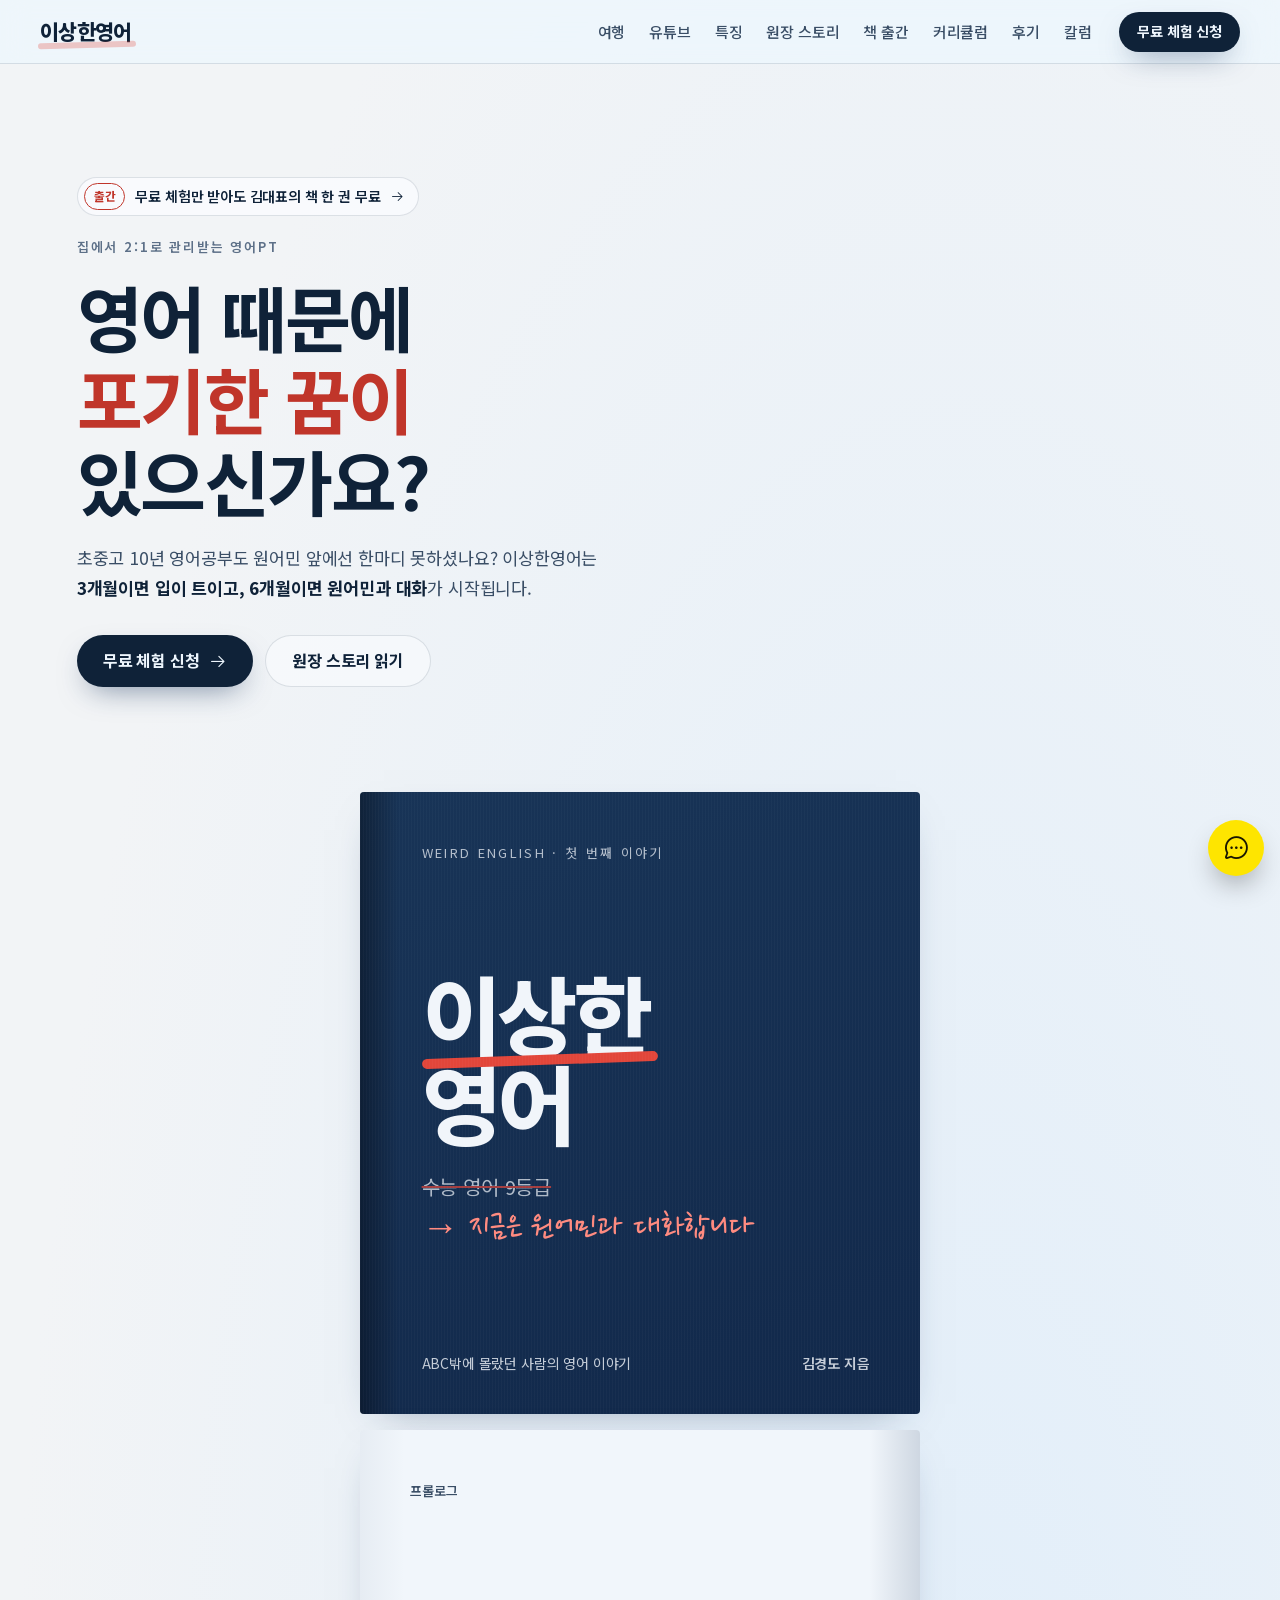
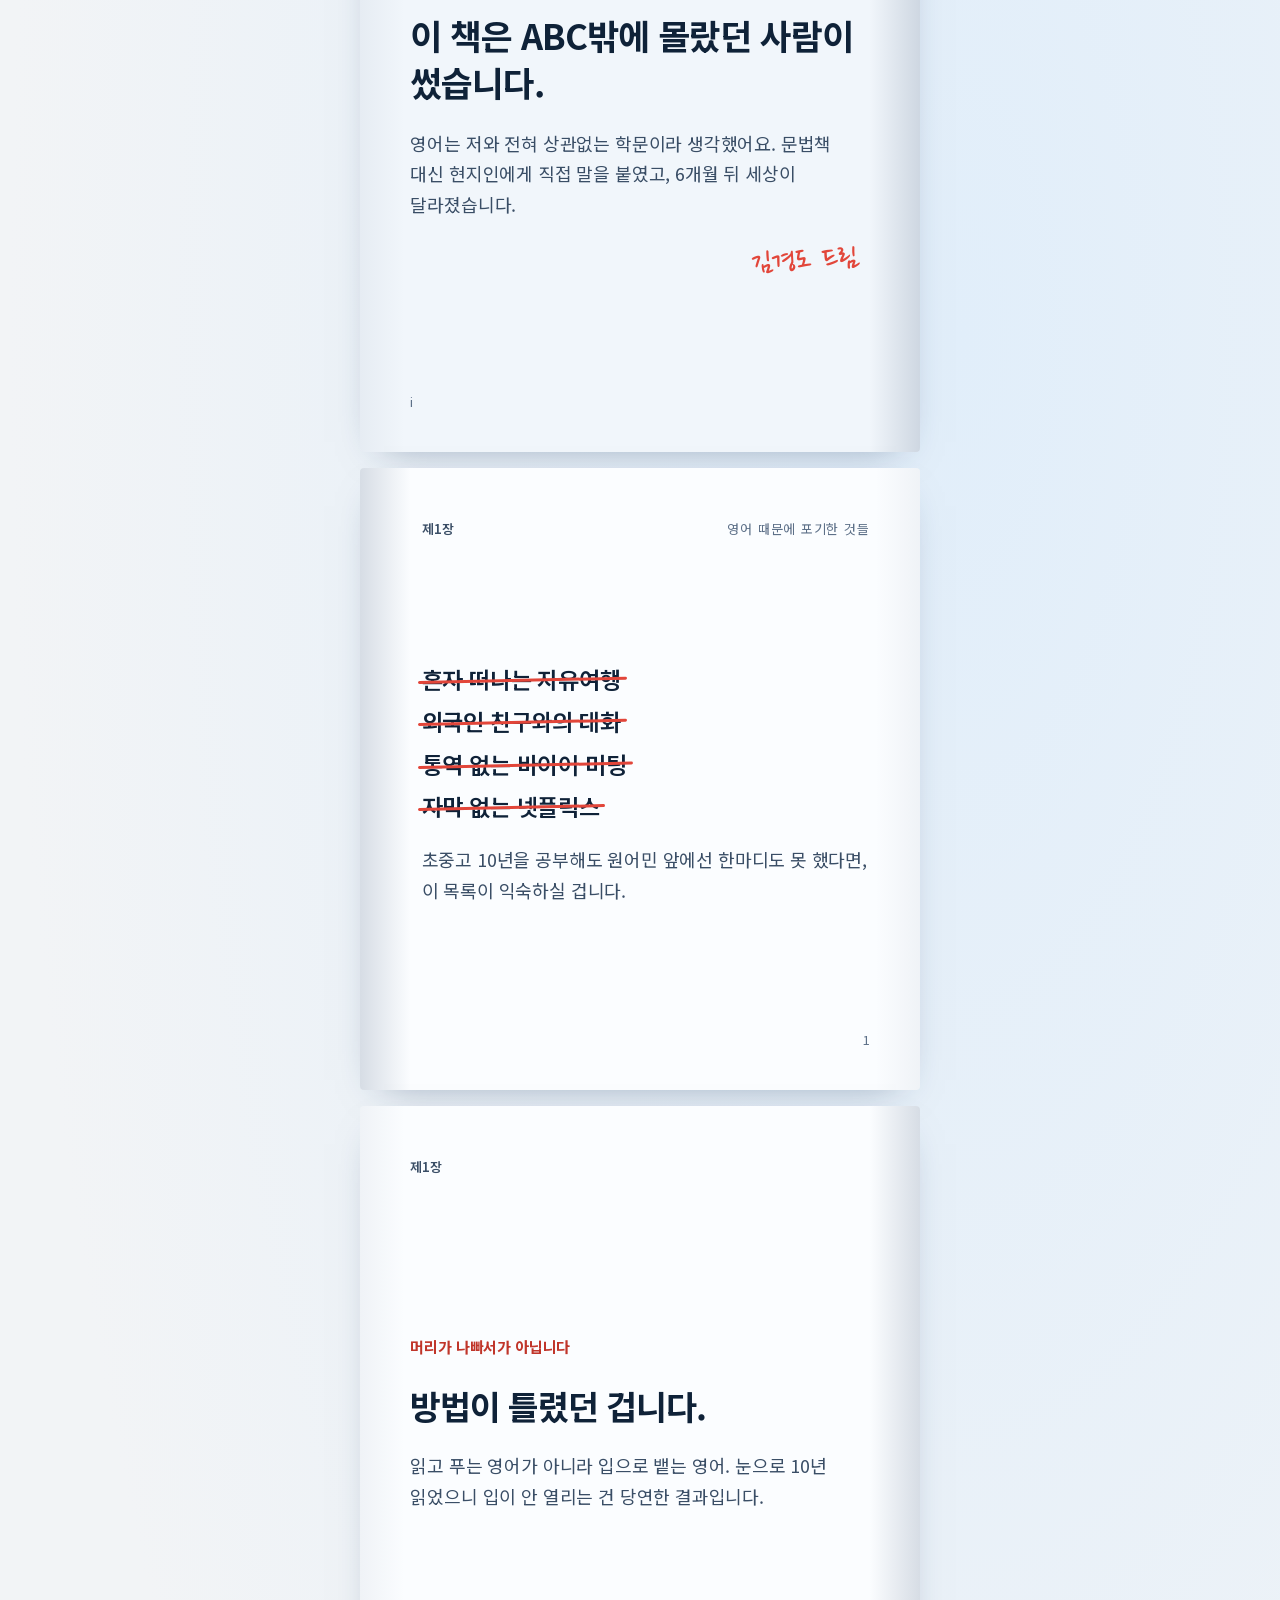
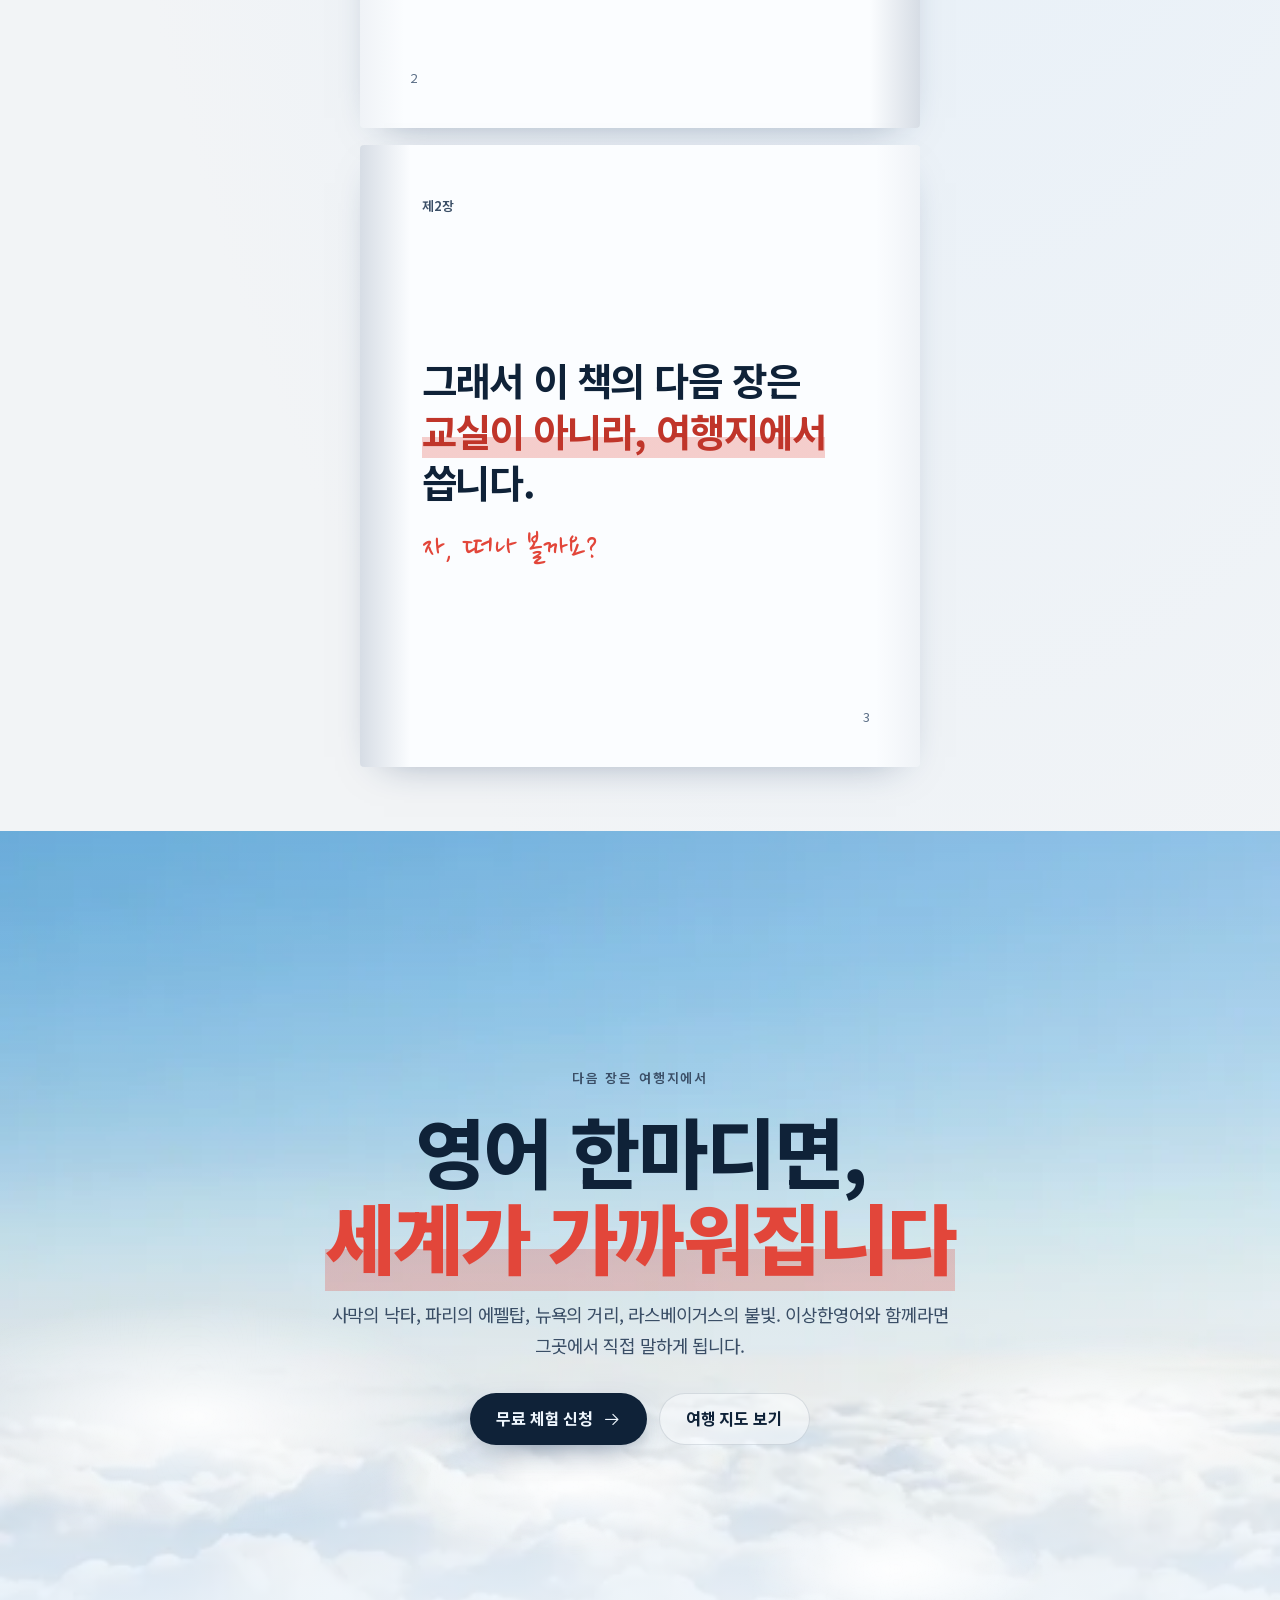
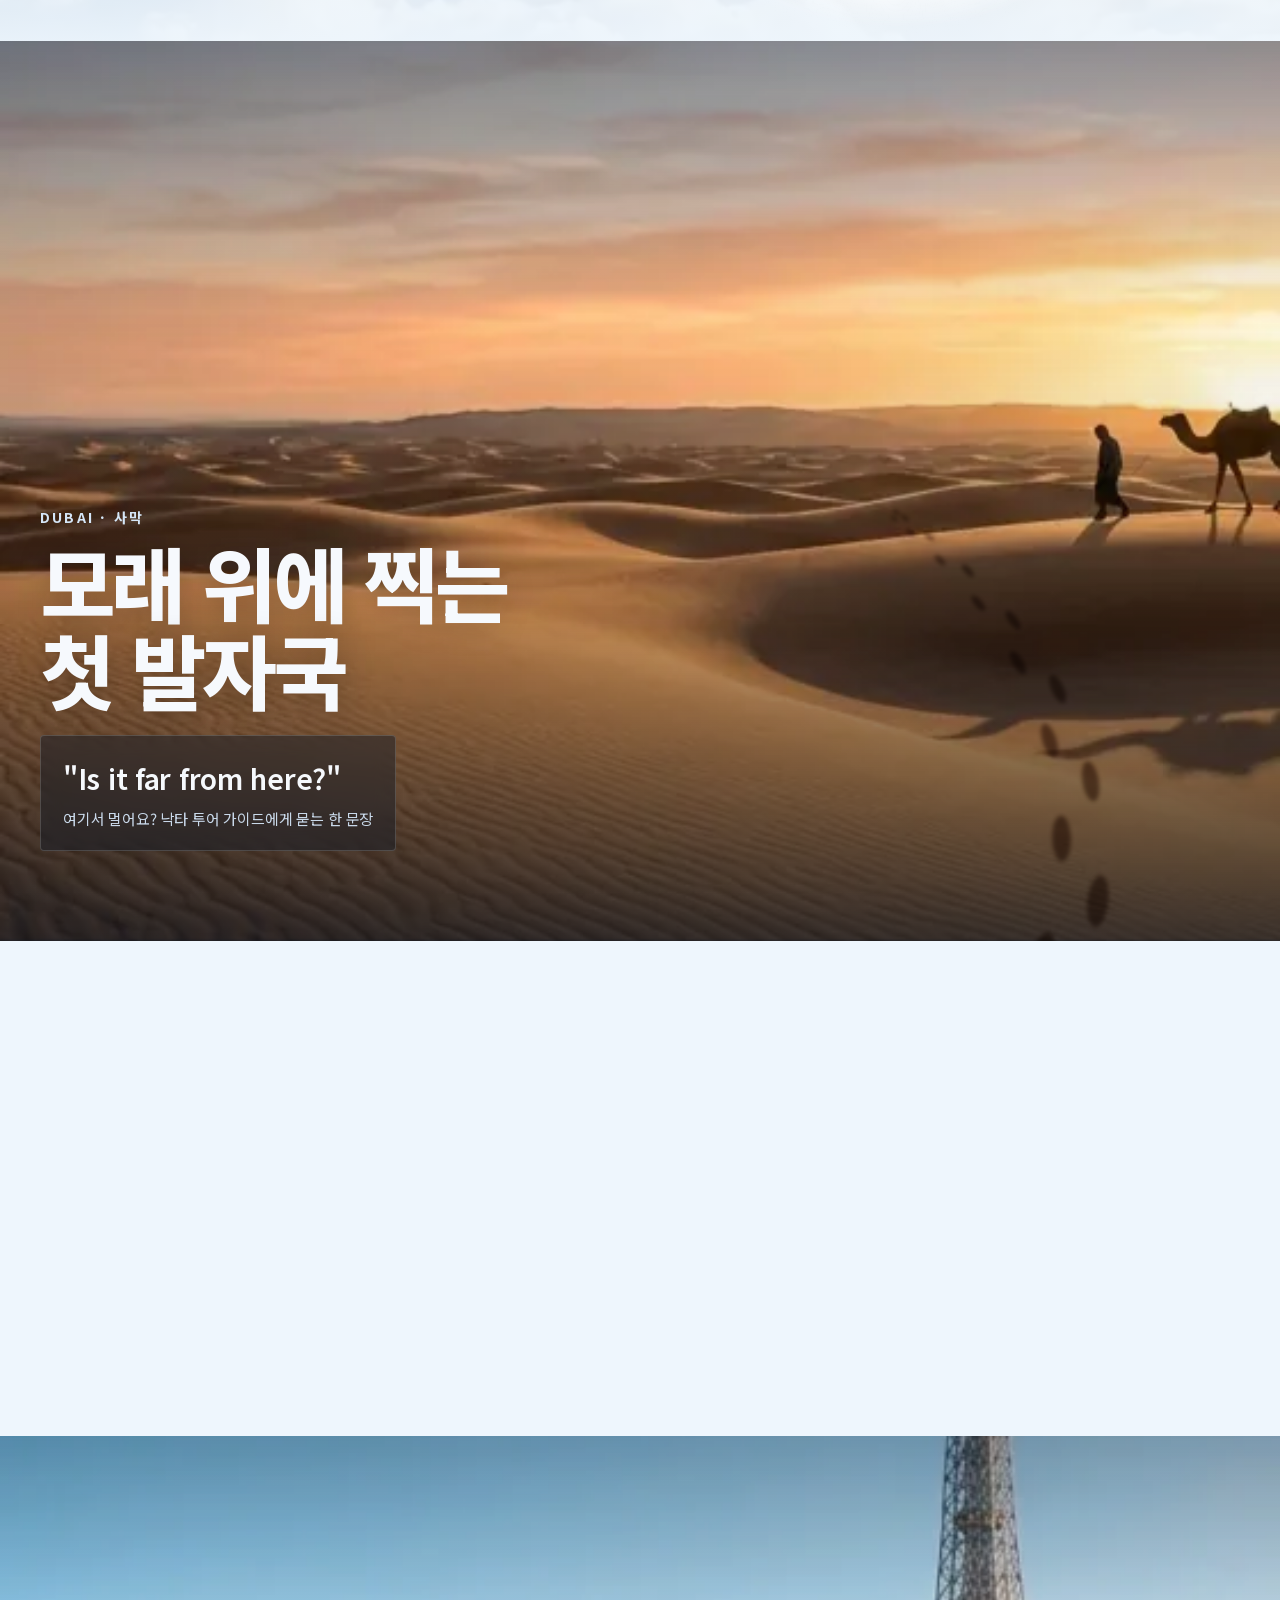
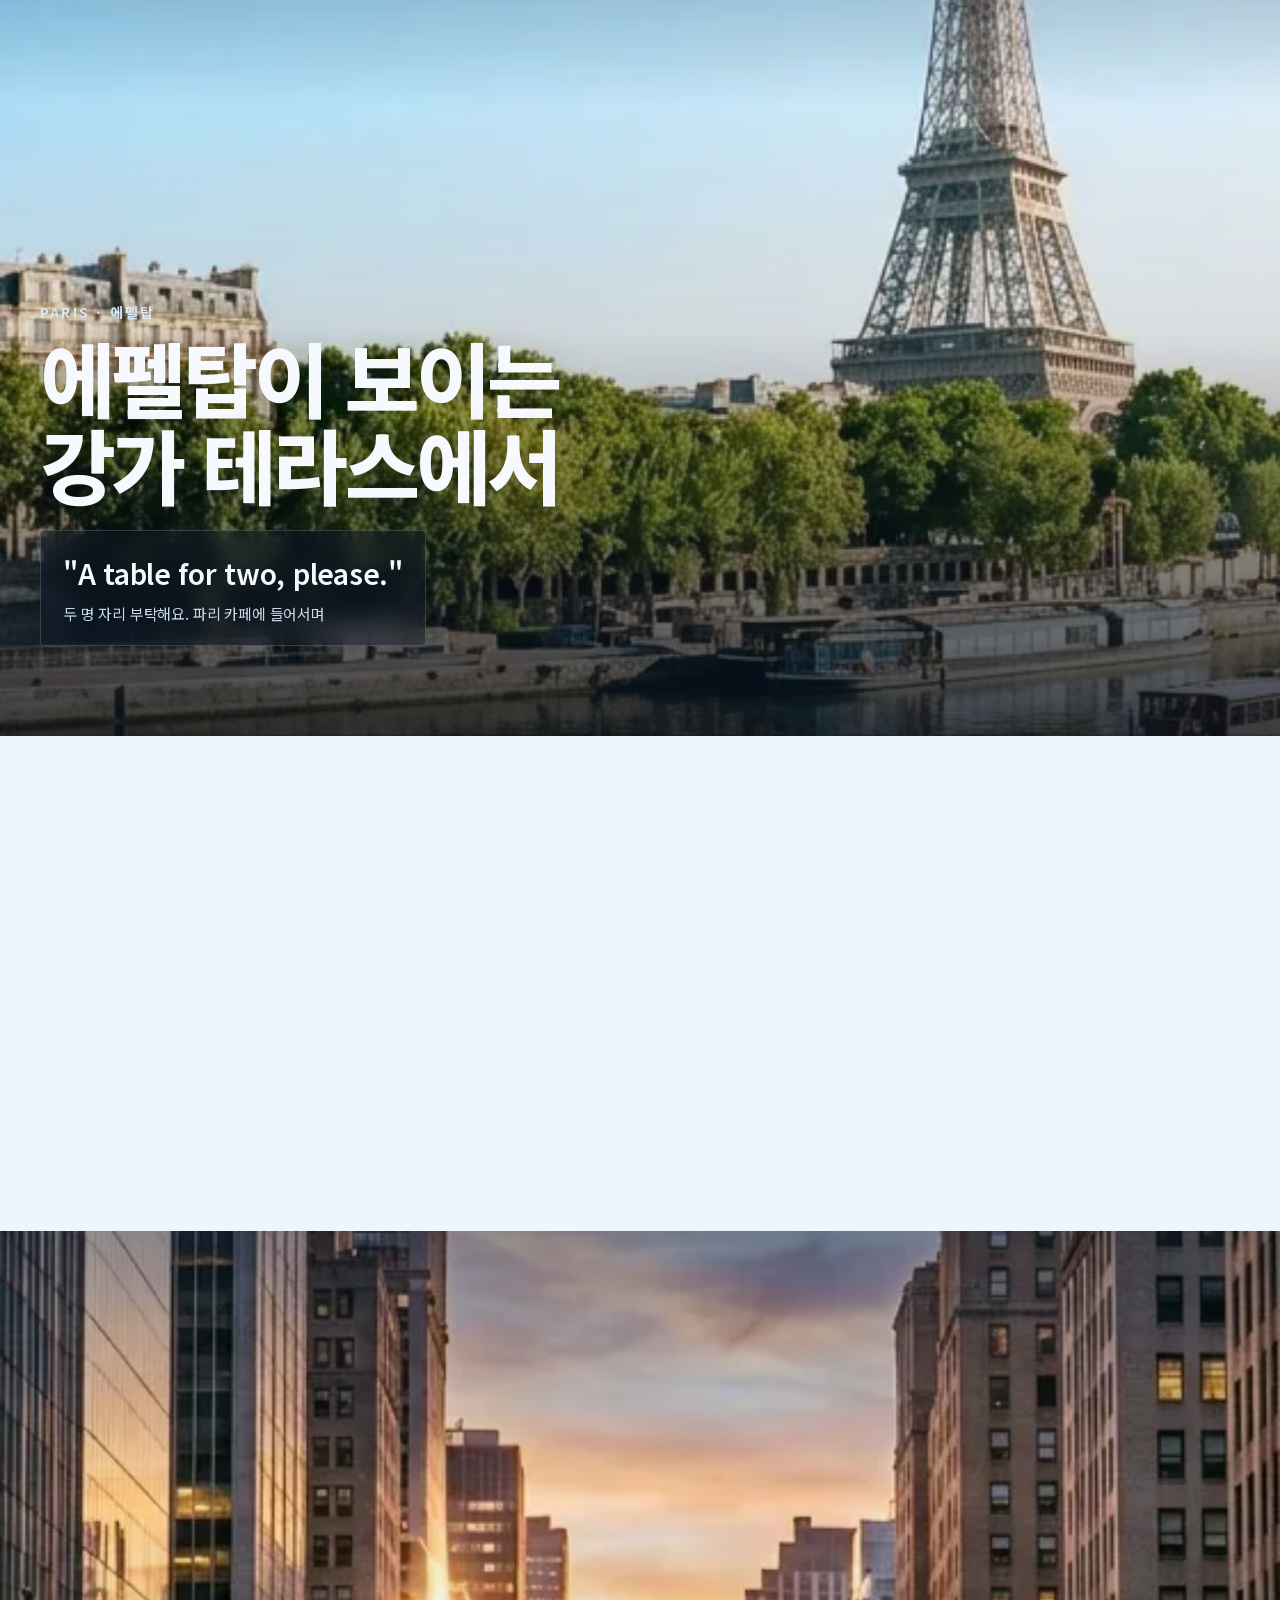
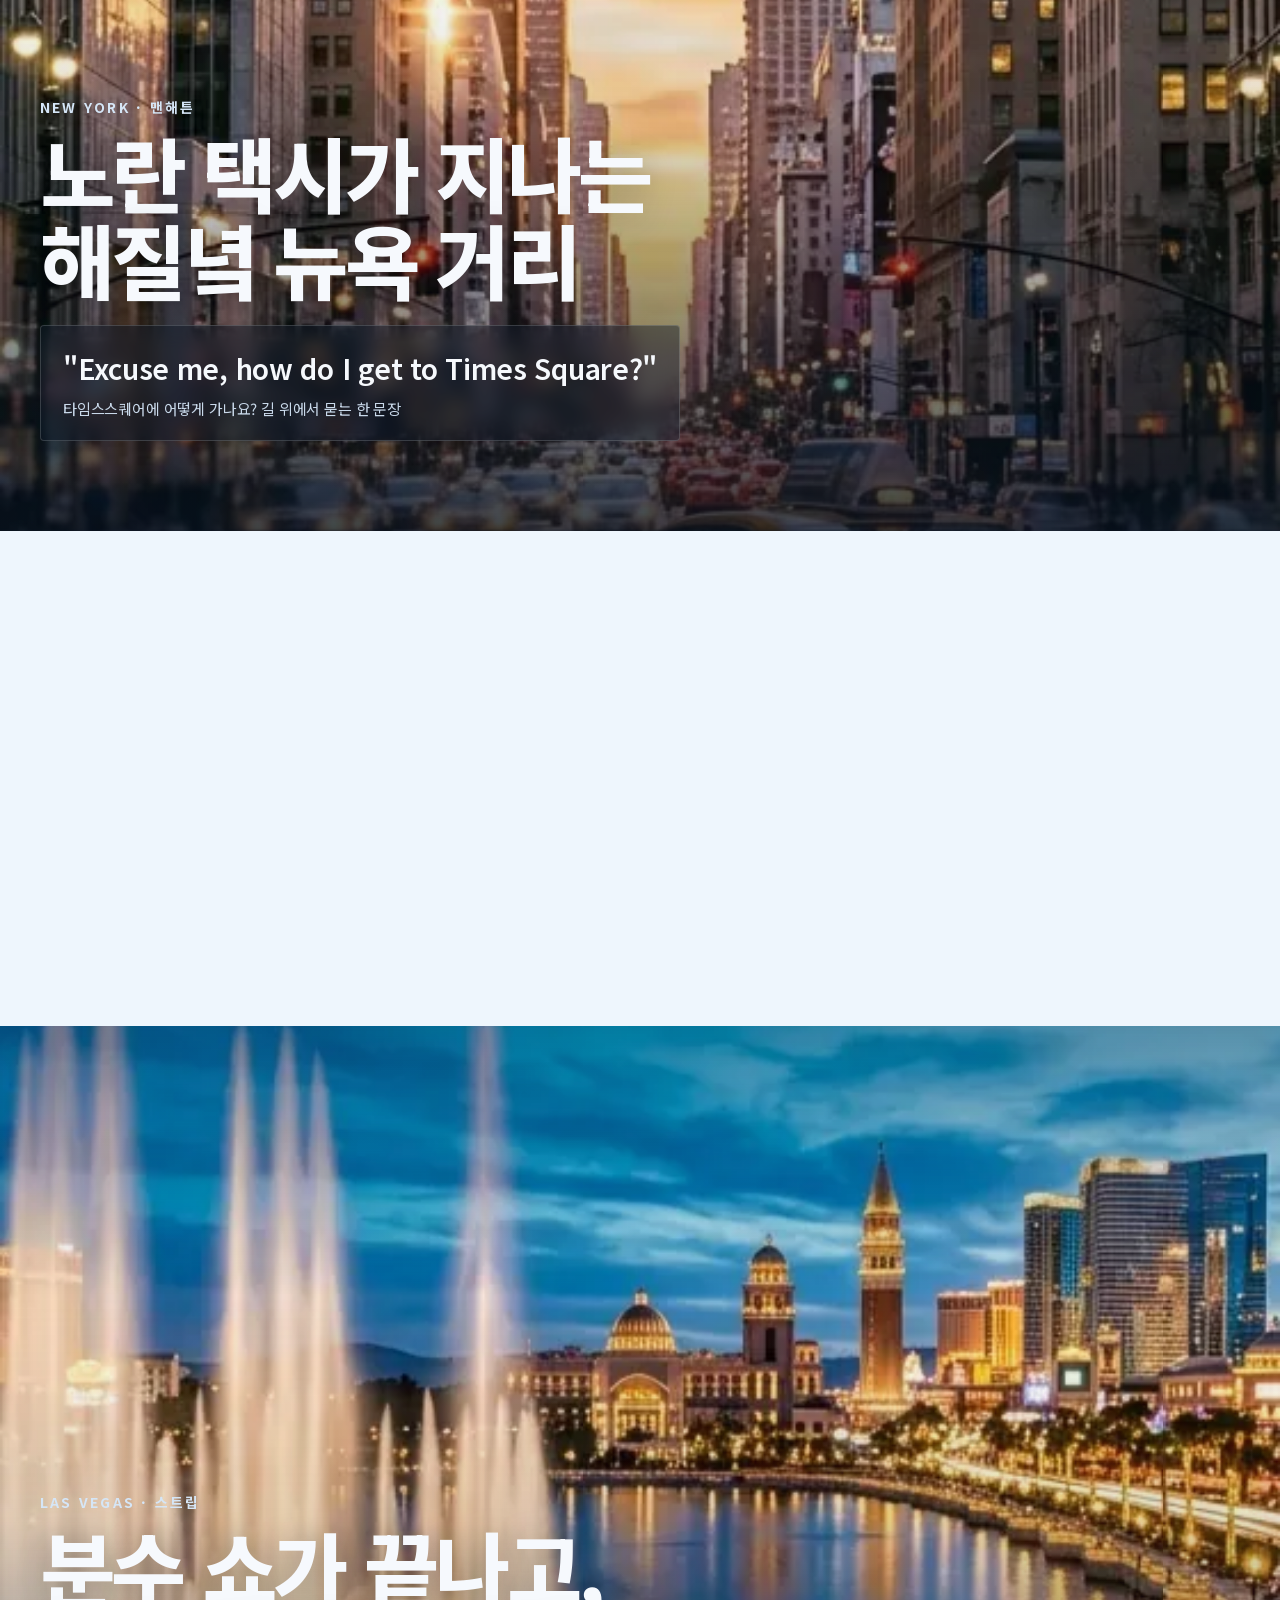
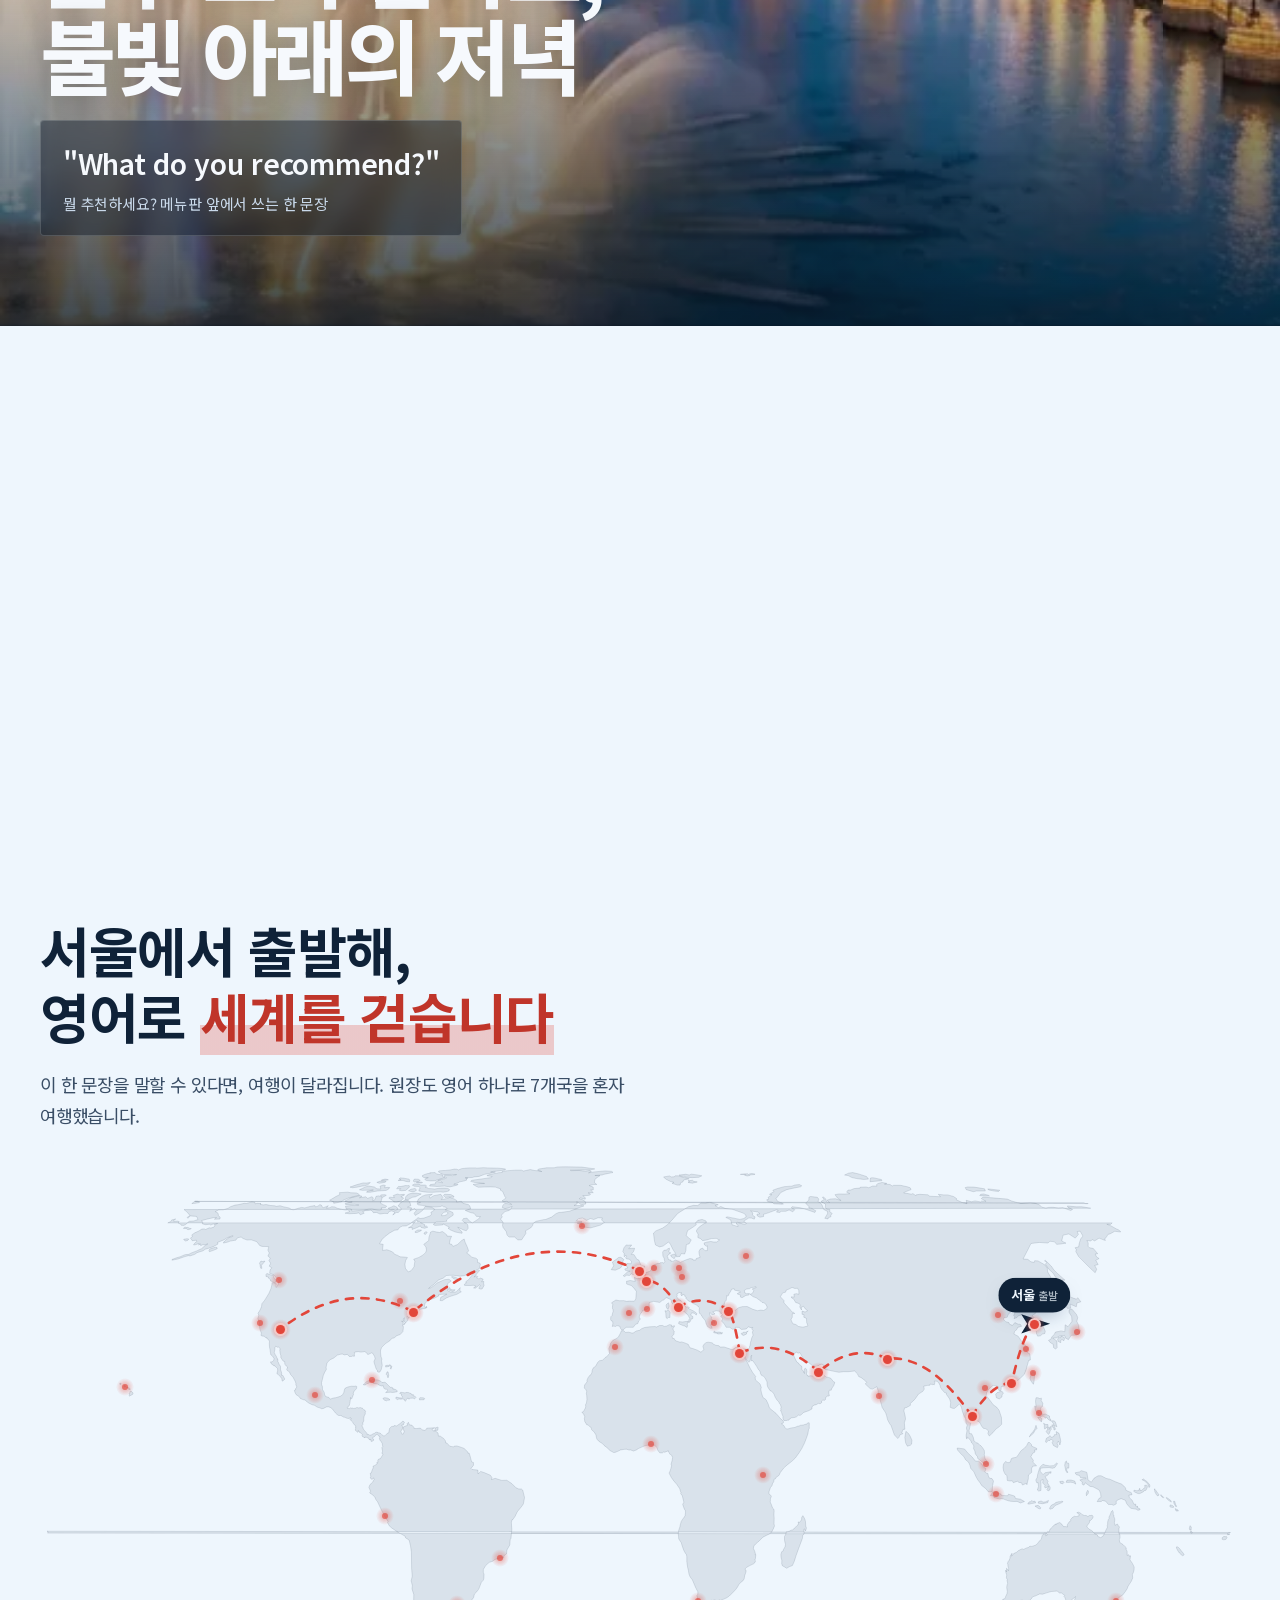
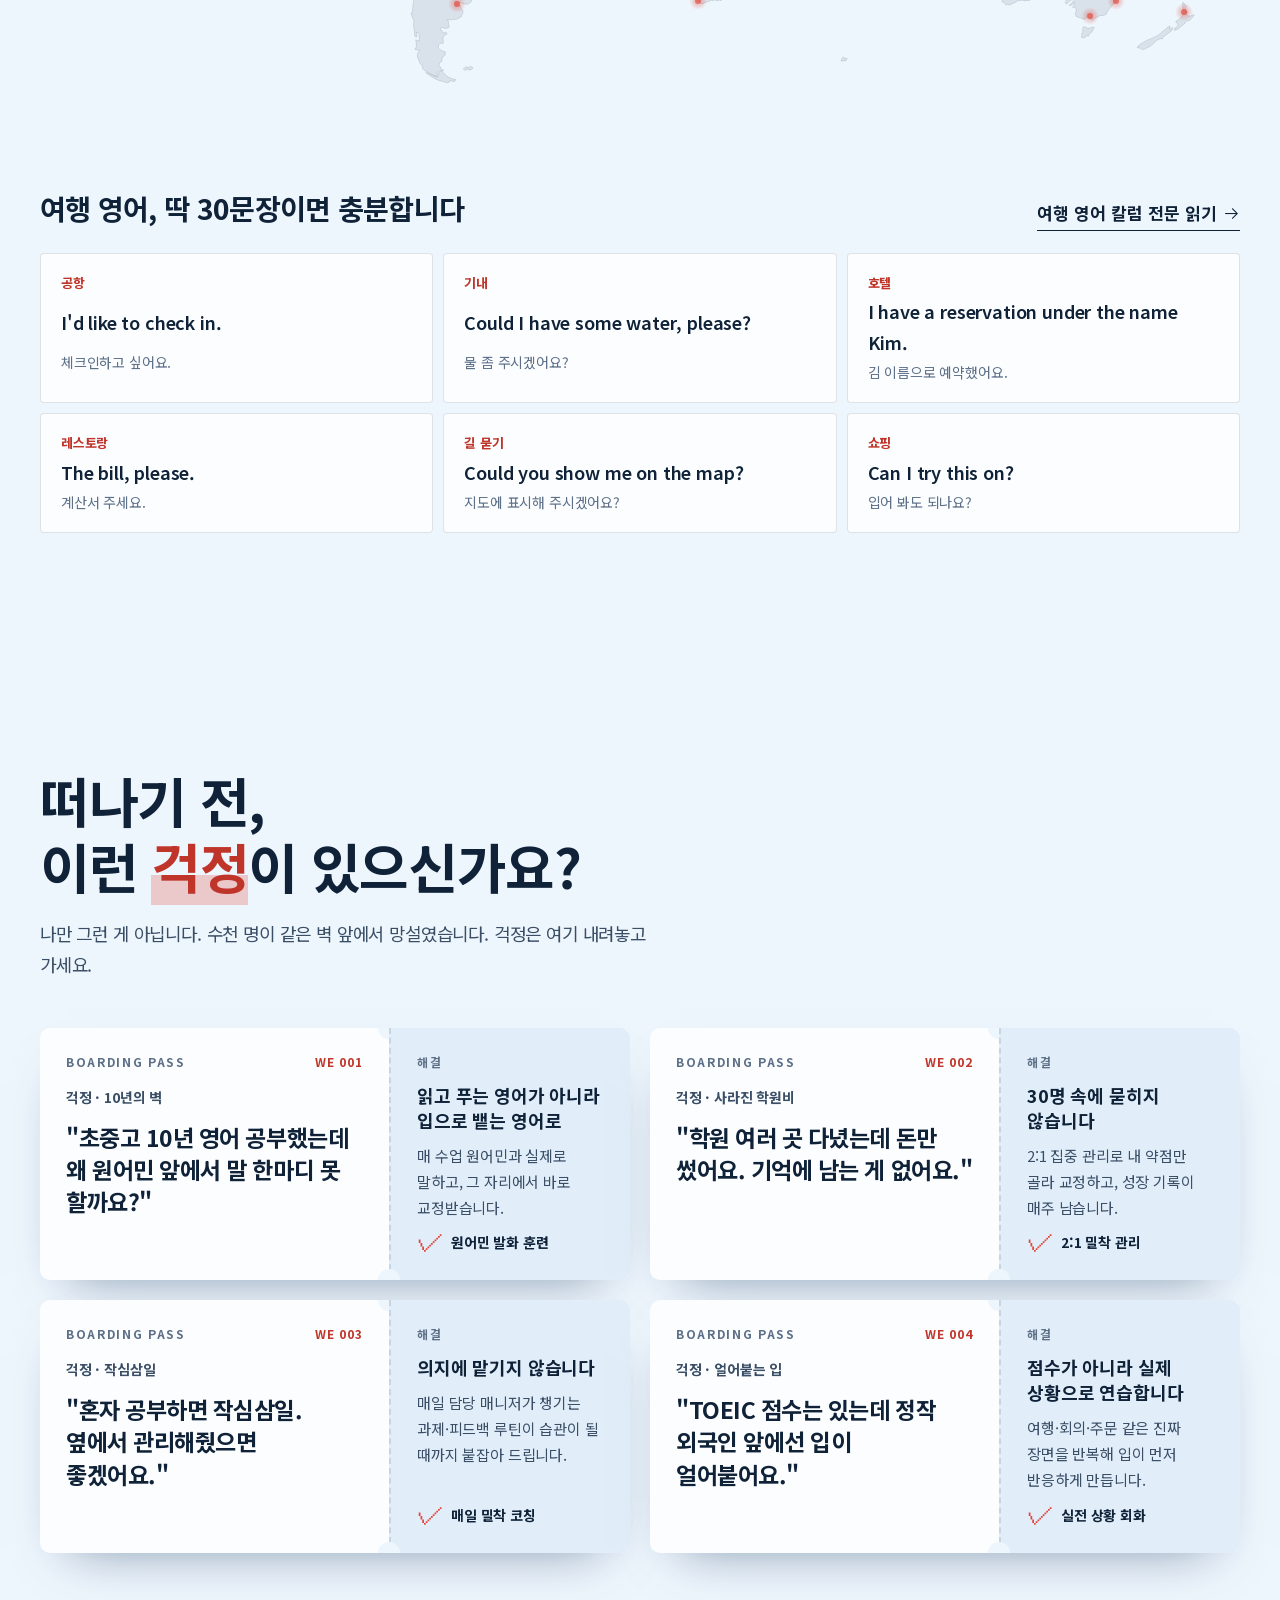
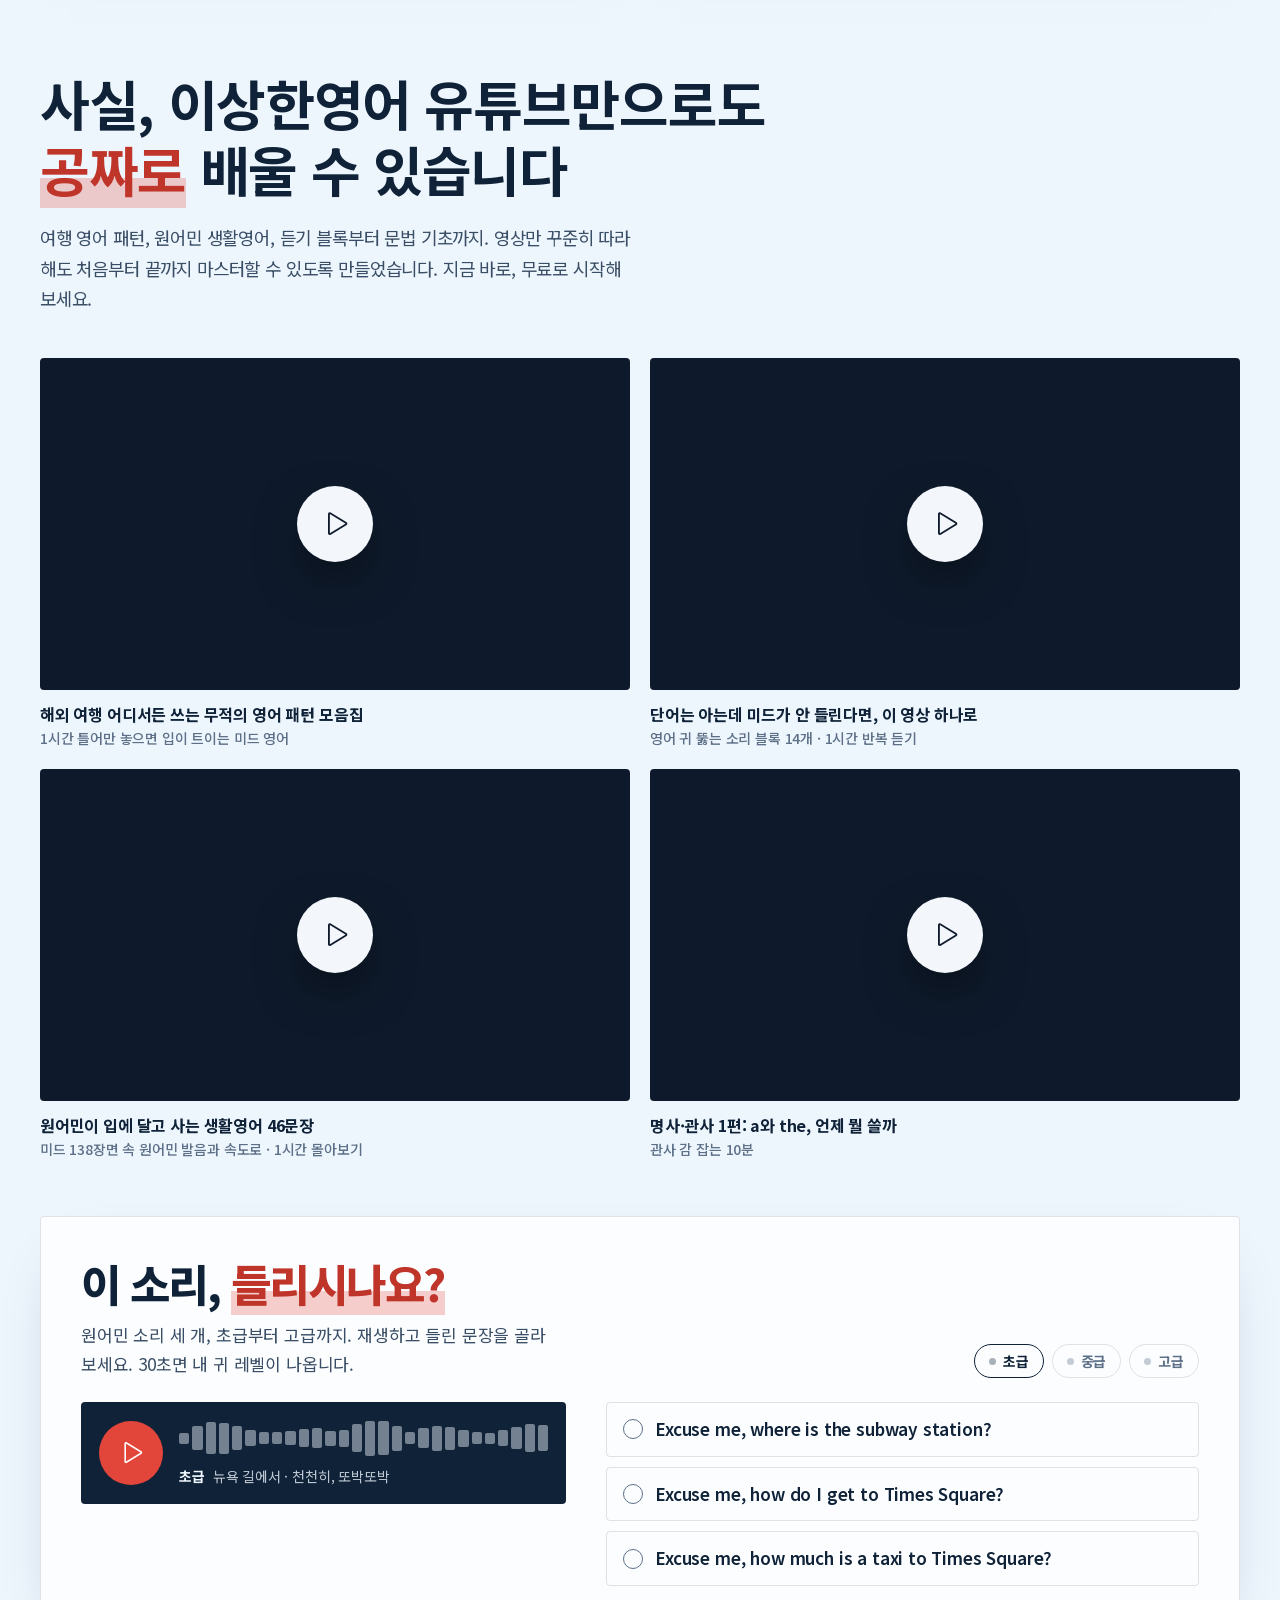
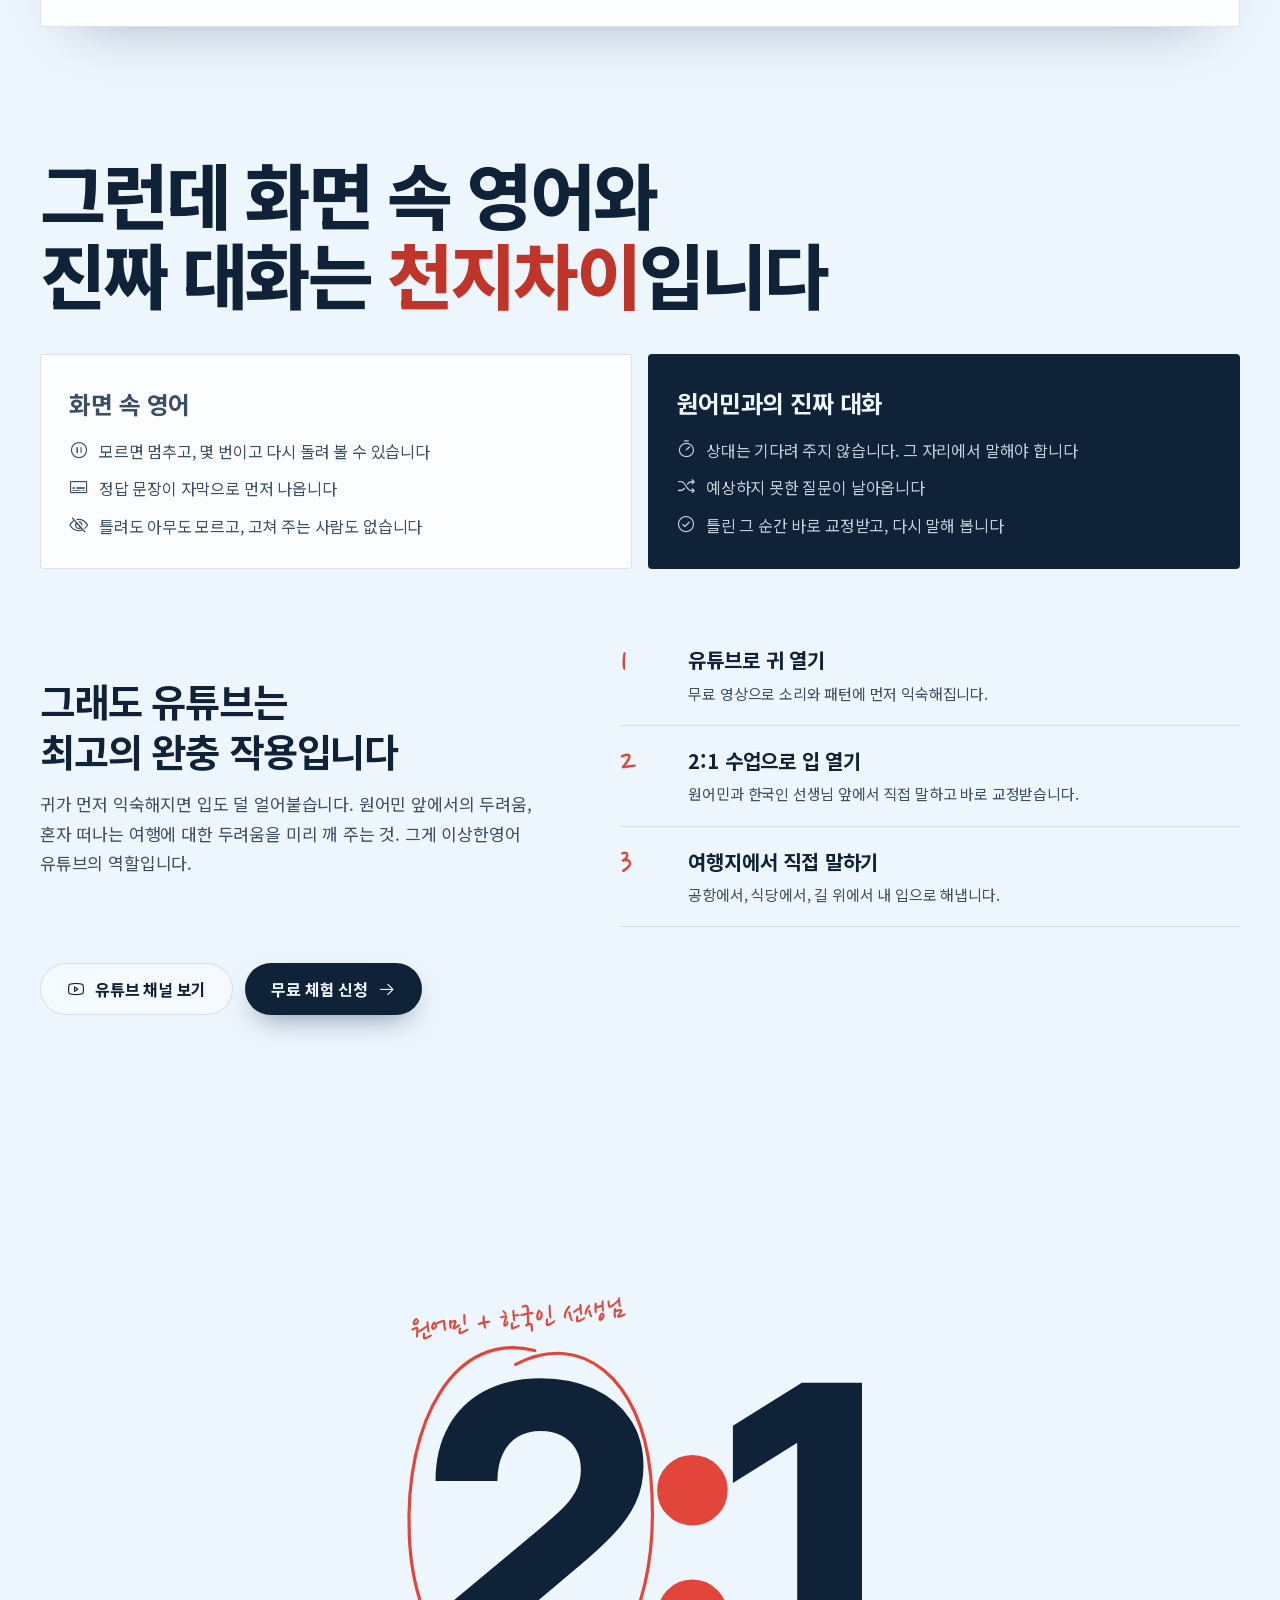
==== commit 13beebb3: "휴대폰: 여행 사진·지도·2:1 을 스크롤 연동 CSS 로(sticky + 스크롤 타임라인), 영어 문장 가림·여백 수정 원인: 여행 사진은 겹쳐 쌓기라 다음 사진이 올라오다 맨 " ====
--- a/index.html
+++ b/index.html
@@ -31,8 +31,8 @@
 <link rel="icon" href="/favicon.ico">
 <link rel="apple-touch-icon" href="/apple-touch-icon.png">
 <link rel="preload" href="assets/fonts/noto-kr.woff2?v=cee5a2a0" as="font" type="font/woff2" crossorigin>
-<link rel="stylesheet" href="assets/style.css?v=1eda12e4">
-<script>(function(d){d.classList.replace('no-js','js');try{if(!sessionStorage.getItem('weIntro')){sessionStorage.setItem('weIntro','1');d.classList.add('intro-on')}}catch(e){}})(document.documentElement)</script>
+<link rel="stylesheet" href="assets/style.css?v=dd70ddba">
+<script>(function(d){d.classList.replace('no-js','js');try{if(CSS.supports('animation-timeline: view()')&&!matchMedia('(prefers-reduced-motion: reduce)').matches)d.classList.add('sd')}catch(e){}try{if(!sessionStorage.getItem('weIntro')){sessionStorage.setItem('weIntro','1');d.classList.add('intro-on')}}catch(e){}})(document.documentElement)</script>
 </head>
 <body>
 <div class="intro" id="intro" aria-hidden="true">
@@ -183,7 +183,7 @@
 <!-- 제2장 : 여행지 장면 -->
 <section class="journey" id="journey" data-chapter="제2장|여행지에서 쓰는 영어">
   <h2 class="sr-only">여행지에서 필요한 영어 한 문장</h2>
-  <article class="scene" id="sceneDesert">
+  <article class="scene" style="--k:0" id="sceneDesert">
     <picture><source media="(max-width:767px) and (orientation:portrait)" srcset="assets/travel/m/desert.webp?v=afcdba98"><img class="scene-img" src="assets/travel/desert.webp?v=a1d3ebcb" alt="노을 진 사막 모래언덕 위를 걷는 낙타 행렬" width="1376" height="768"></picture>
     <svg class="prints" viewBox="0 0 1376 768" preserveAspectRatio="xMidYMid slice" aria-hidden="true"><defs><filter id="fpBlur"><feGaussianBlur stdDeviation="1.6"/></filter></defs><g filter="url(#fpBlur)"><ellipse class="fp" cx="1030.6" cy="785.0" rx="25.0" ry="10.0" transform="rotate(-75.4 1030.6 785.0)"/><ellipse class="fp" cx="1078.7" cy="734.0" rx="22.2" ry="8.9" transform="rotate(-83.3 1078.7 734.0)"/><ellipse class="fp" cx="1047.7" cy="680.5" rx="19.6" ry="7.9" transform="rotate(-91.6 1047.7 680.5)"/><ellipse class="fp" cx="1072.5" cy="631.6" rx="17.3" ry="6.9" transform="rotate(-99.9 1072.5 631.6)"/><ellipse class="fp" cx="1037.4" cy="596.9" rx="15.1" ry="6.0" transform="rotate(-107.7 1037.4 596.9)"/><ellipse class="fp" cx="1044.4" cy="552.9" rx="13.1" ry="5.2" transform="rotate(-114.8 1044.4 552.9)"/><ellipse class="fp" cx="1010.5" cy="530.5" rx="11.2" ry="4.5" transform="rotate(-121.0 1010.5 530.5)"/><ellipse class="fp" cx="1006.4" cy="494.2" rx="9.6" ry="3.8" transform="rotate(-126.2 1006.4 494.2)"/><ellipse class="fp" cx="976.7" cy="479.7" rx="8.2" ry="3.3" transform="rotate(-130.6 976.7 479.7)"/><ellipse class="fp" cx="967.8" cy="452.0" rx="6.9" ry="2.8" transform="rotate(-134.1 967.8 452.0)"/><ellipse class="fp" cx="944.1" cy="443.0" rx="5.9" ry="2.4" transform="rotate(-136.9 944.1 443.0)"/><ellipse class="fp" cx="935.4" cy="423.5" rx="5.0" ry="2.0" transform="rotate(-139.1 935.4 423.5)"/><ellipse class="fp" cx="918.8" cy="419.3" rx="4.4" ry="1.7" transform="rotate(-140.7 918.8 419.3)"/><ellipse class="fp" cx="914.1" cy="407.1" rx="3.9" ry="1.6" transform="rotate(-141.9 914.1 407.1)"/><ellipse class="fp" cx="905.1" cy="407.7" rx="3.6" ry="1.4" transform="rotate(-142.5 905.1 407.7)"/><ellipse class="fp" cx="906.7" cy="401.8" rx="3.5" ry="1.4" transform="rotate(-142.7 906.7 401.8)"/></g></svg>
     <div class="wrap scene-copy">
@@ -193,7 +193,7 @@
       <p class="scene-say"><span class="en">"Is it far from here?"</span><span class="ko">여기서 멀어요? 낙타 투어 가이드에게 묻는 한 문장</span></p>
     </div>
   </article>
-  <article class="scene">
+  <article class="scene" style="--k:1">
     <picture><source media="(max-width:767px) and (orientation:portrait)" srcset="assets/travel/m/paris.webp?v=41604fc9"><img class="scene-img" src="assets/travel/paris.webp?v=3d52d882" alt="센강 너머로 보이는 파리 에펠탑" width="1376" height="768" loading="lazy"></picture>
     <div class="wrap scene-copy">
       <p class="scene-place">PARIS · 에펠탑</p>
@@ -202,7 +202,7 @@
       <p class="scene-say"><span class="en">"A table for two, please."</span><span class="ko">두 명 자리 부탁해요. 파리 카페에 들어서며</span></p>
     </div>
   </article>
-  <article class="scene">
+  <article class="scene" style="--k:2">
     <picture><source media="(max-width:767px) and (orientation:portrait)" srcset="assets/travel/m/newyork.webp?v=002adc52"><img class="scene-img" src="assets/travel/newyork.webp?v=5fe02972" alt="노란 택시가 달리는 해질녘 뉴욕 맨해튼 거리" width="1376" height="768" loading="lazy"></picture>
     <div class="wrap scene-copy">
       <p class="scene-place">NEW YORK · 맨해튼</p>
@@ -211,7 +211,7 @@
       <p class="scene-say"><span class="en">"Excuse me, how do I get to Times Square?"</span><span class="ko">타임스스퀘어에 어떻게 가나요? 길 위에서 묻는 한 문장</span></p>
     </div>
   </article>
-  <article class="scene">
+  <article class="scene" style="--k:3">
     <picture><source media="(max-width:767px) and (orientation:portrait)" srcset="assets/travel/m/vegas.webp?v=04930d35"><img class="scene-img" src="assets/travel/vegas.webp?v=756b35ba" alt="블루아워의 라스베이거스 분수와 호텔 불빛" width="1376" height="768" loading="lazy"></picture>
     <div class="wrap scene-copy">
       <p class="scene-place">LAS VEGAS · 스트립</p>
@@ -220,11 +220,13 @@
       <p class="scene-say"><span class="en">"What do you recommend?"</span><span class="ko">뭘 추천하세요? 메뉴판 앞에서 쓰는 한 문장</span></p>
     </div>
   </article>
+  <div class="j-fly" aria-hidden="true"></div>
   <div class="journey-end" aria-hidden="true"></div>
 </section>
 
 <!-- 제2장 : 여행 지도 -->
 <section class="mapsec" id="map" data-chapter="제2장|여행 지도">
+  <div class="map-scroll">
   <div class="map-stage" id="mapStage">
     <div class="globe" id="globe" aria-hidden="true" hidden>
       <svg class="globe-orbit" viewBox="0 0 100 100"><path class="orbit-trail" d="M1 50A49 17 0 0 1 99 50"/></svg>
@@ -283,8 +285,10 @@
         <span class="city" style="left:28.74%;top:66.99%;--t:0.70"></span>
         <span class="city" style="left:7.08%;top:42.32%;--t:1.07"></span>
         <span class="city" style="left:45.17%;top:11.45%;--t:1.44"></span>
-      </div>
-    </div>
+        <span class="map-kite" aria-hidden="true"></span>
+      </div>
+    </div>
+  </div>
   </div>
   <div class="wrap" style="padding-bottom:clamp(88px,13vh,150px)">
     <div class="phr-head" data-reveal><h3>여행 영어, 딱 30문장이면 충분합니다</h3><button class="text-link" type="button" data-col="col3">여행 영어 칼럼 전문 읽기 <i class="ph ph-arrow-right"></i></button></div>
@@ -898,7 +902,7 @@
 <script src="https://cdnjs.cloudflare.com/ajax/libs/gsap/3.12.5/ScrollTrigger.min.js"></script>
 <script src="https://cdnjs.cloudflare.com/ajax/libs/gsap/3.12.5/MotionPathPlugin.min.js"></script>
 <script src="https://unpkg.com/lenis@1.1.13/dist/lenis.min.js"></script>
-<script src="assets/app.js?v=0fa4d509"></script>
+<script src="assets/app.js?v=5b0db354"></script>
 <script src="https://wcs.pstatic.net/wcslog.js"></script>
 <script>if(!window.wcs_add) window.wcs_add = {}; wcs_add["wa"] = "2569d2bd4a9d2c0"; if(window.wcs) { wcs_do(); }</script>
 </body>
--- a/assets/style.css
+++ b/assets/style.css
@@ -61,6 +61,7 @@
 /* 후킹·강조 문구: 같은 글꼴 그대로 빨간 펜 색만(사진 위 문구는 밝은 산호색) */
 .hl{font-style:normal;color:var(--pen-ink)}
 .scene-hope .hl{color:#FFA197}
+.sky-title .hl{color:var(--pen);font-weight:900}
 .h2{font-family:var(--f-sans);font-weight:700;font-size:clamp(30px,4.4vw,54px);line-height:1.22;letter-spacing:-.025em}
 .lead{color:var(--ink-2);font-size:clamp(16px,1.4vw,19px);max-width:62ch;margin-top:20px}
 .eyebrow{display:inline-block;font-size:13px;font-weight:600;letter-spacing:.14em;color:var(--ink-3);margin-bottom:18px}
@@ -807,43 +808,48 @@
   .js .sky-copy{opacity:0;transform:translateY(24px);transition:opacity .7s ease,transform .8s var(--ease)}
   .js .sky.in .sky-copy{opacity:1;transform:none}
 
-  /* 여행 장면: 겹쳐 쌓기는 sticky. 들어오면 글이 떠오르고 사진이 천천히 흐르고 종이비행기가 가로지른다. 다음 장면이 오면 스르르 */
-  .scene-img{will-change:auto;transition:opacity 1s ease}
-  .js .scene-copy{opacity:0;transform:translateY(40px);transition:opacity .8s ease .1s,transform .9s var(--ease) .1s}
-  .js .scene.in .scene-copy{opacity:1;transform:none}
-  .scene.in:not(.past) :is(.scene-img,.prints){animation:scenePan 16s ease-in-out infinite alternate}   /* 발자국 그림도 사진과 같이 흘러야 모래 위에서 미끄러지지 않는다 */
-  .prints{transition:opacity 1s ease}
-  .js .scene.in.past :is(.scene-img,.scene-copy,.prints){opacity:0}
+  /* 여행 사진·지도·2:1 은 두 방식 중 하나만 쓴다: html.sd(스크롤 연동 CSS — 아래 따로 블록) / html:not(.sd)(화면에 들어오면 시간 기준 재생).
+     html.sd 는 머리 스크립트가 「스크롤 연동 지원 + 움직임 줄이기 아님」일 때 붙이고 app.js 도 이것만 본다. 여기는 공통 모양 */
+  .scene-img{will-change:auto}
   .scene-plane{display:none}
-  .scene.in:not(.past) .scene-plane{display:block;animation:kite 7s linear .6s infinite both}
-  .js .fp{opacity:0;transition:opacity .35s ease calc(var(--i,0) * 90ms + .5s)}
-  .js .scene.in .fp{opacity:1}
-
-  /* 여행 지도: 지구본이 보이면 #mapStage.in — 빙그르르 더 빨리(1.3초) → 지구본 속으로 커지며 사라짐 → 지도 → 경로·도시 차례로 */
-  #mapStage:not(.in) .globe-strip{animation-play-state:running}   /* 다가오는 동안 천천히 돌고, .in 부터는 아래 「더 빨리」 한 바퀴가 이어받는다 */
+  .scene-copy{padding-bottom:calc(96px + env(safe-area-inset-bottom))}   /* 아래 고정 바(무료 체험 신청)에 영어 문장이 가리지 않게 */
+  .scene-say{background:rgb(8 16 30 / .84);border-color:rgb(255 255 255 / .2)}
+  .scene-say .en{font-size:clamp(19px,5.4vw,22px);font-weight:700;line-height:1.35}
+  .scene-say .ko{font-size:14px;color:#D7E3F0}
   .globe-ball{box-shadow:none}   /* 큰 흐림 그림자는 크기가 바뀔 때 조각조각 깨져 보였다 → 그라데이션 빛(계산 없음)으로 */
   .globe::before{content:"";position:absolute;inset:-14%;border-radius:50%;background:radial-gradient(closest-side,rgb(120 180 240 / .5),rgb(120 180 240 / 0))}
-  .globe-spin{transition:transform 1.4s cubic-bezier(.5,0,.75,0)}
-  #mapStage.in .globe-spin{transform:translateX(-33.3333%)}
-  .globe{transition:transform .8s cubic-bezier(.55,0,.8,.2) 1.3s,opacity .6s ease 1.5s}
-  #mapStage.in .globe{transform:scale(3.2);opacity:0}
-  .js #mapStage .wrap{opacity:0;transform:scale(.94);transition:opacity .6s ease 1.8s,transform .7s var(--ease) 1.8s}
-  .js #mapStage.in .wrap{opacity:1;transform:none}
-  .js #mapStage .route-mask{stroke-dashoffset:1;transition:stroke-dashoffset .42s ease-in-out calc(2.3s + var(--k,0) * .4s)}
-  .js #mapStage.in .route-mask{stroke-dashoffset:0}
-  .js #mapStage .city.stop:not(.home){opacity:.3;transform:scale(.5);transition:opacity .3s ease calc(2.65s + var(--k,0) * .4s),transform .45s cubic-bezier(.34,1.56,.64,1) calc(2.65s + var(--k,0) * .4s)}
-  .js #mapStage.in .city.stop{opacity:1;transform:none}
   #mapPlane{display:none}
-
-  /* 2:1: 들어오면 2 에 빨간 동그라미가 그려지고, 「원어민 + 한국인 선생님」 「오직 당신 한 사람」 메모가 차례로(PC 와 같은 내용) */
-  .js .ratio-stage .ring{--a:0deg;transition:--a 1.2s cubic-bezier(.65,0,.35,1) .2s}
-  .js .ratio-stage.in .ring{--a:360deg}
-  .js .ratio-stage .ann{opacity:0;transition:opacity .5s ease}
-  .js .ratio-stage.in .ann{opacity:1}
-  .js .ratio-stage.in #ann2{transition-delay:1.2s}
-  .js .ratio-stage.in #ann1{transition-delay:1.6s}
-  .js #ratioCopy{opacity:0;transform:translateY(14px);transition:opacity .6s ease 1.9s,transform .6s var(--ease) 1.9s}
-  .js .ratio-stage.in #ratioCopy{opacity:1;transform:none}
+  .ratio-stage{min-height:0;padding:64px 16px 48px}   /* 2:1 위아래 빈칸 줄이기(화면 한 장 높이 고정을 푼다) */
+
+  /* -- 시간 기준(스크롤 연동을 못 쓰는 브라우저) -- */
+  html:not(.sd) .scene-img{transition:opacity 1s ease}
+  .js:not(.sd) .scene-copy{opacity:0;transform:translateY(40px);transition:opacity .8s ease .1s,transform .9s var(--ease) .1s}
+  .js:not(.sd) .scene.in .scene-copy{opacity:1;transform:none}
+  html:not(.sd) .scene.in:not(.past) :is(.scene-img,.prints){animation:scenePan 16s ease-in-out infinite alternate}
+  html:not(.sd) .prints{transition:opacity 1s ease}
+  .js:not(.sd) .scene.in.past :is(.scene-img,.scene-copy,.prints){opacity:0}
+  html:not(.sd) .scene.in:not(.past) .scene-plane{display:block;animation:kite 7s linear .6s infinite both}
+  .js:not(.sd) .fp{opacity:0;transition:opacity .35s ease calc(var(--i,0) * 90ms + .5s)}
+  .js:not(.sd) .scene.in .fp{opacity:1}
+  html:not(.sd) #mapStage:not(.in) .globe-strip{animation-play-state:running}
+  html:not(.sd) .globe-spin{transition:transform 1.4s cubic-bezier(.5,0,.75,0)}
+  html:not(.sd) #mapStage.in .globe-spin{transform:translateX(-33.3333%)}
+  html:not(.sd) .globe{transition:transform .8s cubic-bezier(.55,0,.8,.2) 1.3s,opacity .6s ease 1.5s}
+  html:not(.sd) #mapStage.in .globe{transform:scale(3.2);opacity:0}
+  .js:not(.sd) #mapStage .wrap{opacity:0;transform:scale(.94);transition:opacity .6s ease 1.8s,transform .7s var(--ease) 1.8s}
+  .js:not(.sd) #mapStage.in .wrap{opacity:1;transform:none}
+  .js:not(.sd) #mapStage .route-mask{stroke-dashoffset:1;transition:stroke-dashoffset .42s ease-in-out calc(2.3s + var(--k,0) * .4s)}
+  .js:not(.sd) #mapStage.in .route-mask{stroke-dashoffset:0}
+  .js:not(.sd) #mapStage .city.stop:not(.home){opacity:.3;transform:scale(.5);transition:opacity .3s ease calc(2.65s + var(--k,0) * .4s),transform .45s cubic-bezier(.34,1.56,.64,1) calc(2.65s + var(--k,0) * .4s)}
+  .js:not(.sd) #mapStage.in .city.stop{opacity:1;transform:none}
+  .js:not(.sd) .ratio-stage .ring{--a:0deg;transition:--a 1.2s cubic-bezier(.65,0,.35,1) .2s}
+  .js:not(.sd) .ratio-stage.in .ring{--a:360deg}
+  .js:not(.sd) .ratio-stage .ann{opacity:0;transition:opacity .5s ease}
+  .js:not(.sd) .ratio-stage.in .ann{opacity:1}
+  .js:not(.sd) .ratio-stage.in #ann2{transition-delay:1.2s}
+  .js:not(.sd) .ratio-stage.in #ann1{transition-delay:1.6s}
+  .js:not(.sd) #ratioCopy{opacity:0;transform:translateY(14px);transition:opacity .6s ease 1.9s,transform .6s var(--ease) 1.9s}
+  .js:not(.sd) .ratio-stage.in #ratioCopy{opacity:1;transform:none}
 }
 /* 동그라미가 그려지는 각도: 등록해 두면 CSS 만으로 부드럽게 바뀐다(등록 못 하는 브라우저는 끝 모양으로 바로) */
 @property --a{syntax:"<angle>";inherits:false;initial-value:360deg}
@@ -856,6 +862,65 @@
 }
 @keyframes ribbon{to{transform:scaleX(1)}}
 @keyframes passPop{0%{opacity:0;transform:scale(.2)}60%{opacity:1;transform:scale(1.25)}100%{transform:scale(1)}}
+
+/* ================= 휴대폰 스크롤 연동(html.sd) =================
+   화면을 붙잡는 건 sticky(브라우저가 굴림), 그 안의 움직임은 스크롤 타임라인 CSS — 스크립트가 매 프레임 따라가지 않아 손가락 스크롤과 엇박자가 없다.
+   여행 사진: 한 화면에 겹쳐 두고 내려가는 만큼 사진이 어두워졌다(검정) → 다음 사진이 밝아진다. 그 사이를 종이비행기가 잇는다.
+   지도: 지구본 빙그르르 → 지구본 속으로 → 지도 → 종이비행기가 빨간 불 사이를 차례로 날며 경로가 그려지고 불이 켜진다.
+   2:1: 내려가는 만큼 2 에 빨간 동그라미가 그려지고 두 선생님 메모가 나온다. */
+.j-fly,.map-kite{display:none}
+@media (max-width:767px){
+  html.sd .journey{height:400svh;background:#030507;view-timeline:--journey block}
+  html.sd .scene{position:sticky;top:0;height:100svh;min-height:0;--r0:calc(var(--k) * 25% + 2%);--r1:calc(var(--k) * 25% + 23%);
+    animation:sceneMid linear both;animation-timeline:--journey;animation-range:contain var(--r0) contain var(--r1)}
+  html.sd .scene + .scene{margin-top:-100svh}
+  html.sd .scene:first-of-type{animation-name:sceneFirst}
+  html.sd .scene:last-of-type{animation-name:sceneLast}
+  html.sd :is(.scene-img,.prints){animation:sceneZoom linear both;animation-timeline:--journey;animation-range:contain var(--r0) contain var(--r1)}
+  html.sd .scene-copy{animation:sceneCopy linear both;animation-timeline:--journey;animation-range:contain var(--r0) contain var(--r1)}
+  html.sd .fp{animation:fpIn linear both;animation-timeline:--journey;animation-range:contain calc(1% + var(--i,0) * .9%) contain calc(2.2% + var(--i,0) * .9%)}
+  html.sd .journey-end{display:none}
+  html.sd .j-fly{display:block;position:sticky;top:0;height:100svh;margin-top:-100svh;z-index:3;overflow:hidden;pointer-events:none}
+  html.sd .j-fly svg{position:absolute;left:0;top:0;width:56px;height:56px;overflow:visible;animation:jFly linear both;animation-timeline:--journey;animation-range:contain 0% contain 100%}
+
+  html.sd .map-scroll{height:260svh;view-timeline:--map block}
+  html.sd #mapStage{position:sticky;top:0;height:100svh;min-height:0}
+  html.sd #mapStage.live .globe-strip{animation-play-state:running}
+  html.sd .globe-spin{animation:globeSpinS linear both;animation-timeline:--map;animation-range:contain 0% contain 30%}
+  html.sd .globe{animation:globeDiveS linear both;animation-timeline:--map;animation-range:contain 16% contain 32%}
+  html.sd #mapStage .wrap{animation:mapIn linear both;animation-timeline:--map;animation-range:contain 24% contain 36%}
+  html.sd .route-mask{animation:routeDraw linear both;animation-timeline:--map;animation-range:contain calc(37% + var(--k) * 5.5%) contain calc(42.5% + var(--k) * 5.5%)}
+  html.sd .city.stop:not(.home){animation:stopOn linear both;animation-timeline:--map;animation-range:contain calc(41.5% + var(--k) * 5.5%) contain calc(42.5% + var(--k) * 5.5%)}
+  html.sd .map-box{container-type:size}
+  html.sd .map-kite{display:block;position:absolute;left:0;top:0;width:24px;height:24px;margin:-12px 0 0 -12px;z-index:3;pointer-events:none;
+    animation:mapTour linear both;animation-timeline:--map;animation-range:contain 37% contain 97.5%}
+  html.sd .map-kite svg{width:100%;height:100%;overflow:visible;transform:rotate(34deg)}   /* 그림의 코끝(오른쪽 위)을 진행 방향(오른쪽)으로 */
+
+  html.sd .ratio-stage{view-timeline:--ratio block}
+  html.sd .ratio-stage .ring{animation:ringDraw linear both;animation-timeline:--ratio;animation-range:entry 55% cover 48%}
+  html.sd #ann2{animation:annIn linear both;animation-timeline:--ratio;animation-range:cover 44% cover 52%}
+  html.sd #ann1{animation:annIn linear both;animation-timeline:--ratio;animation-range:cover 50% cover 58%}
+  html.sd #ratioCopy{animation:copyUp linear both;animation-timeline:--ratio;animation-range:cover 52% cover 62%}
+}
+@keyframes sceneMid{0%{opacity:0}19%,81%{opacity:1}100%{opacity:0}}
+@keyframes sceneFirst{0%,81%{opacity:1}100%{opacity:0}}
+@keyframes sceneLast{0%{opacity:0}19%,100%{opacity:1}}
+@keyframes sceneZoom{from{transform:scale(1.12)}to{transform:scale(1)}}
+@keyframes sceneCopy{0%,16%{opacity:0;transform:translateY(36px)}34%,100%{opacity:1;transform:none}}
+@keyframes fpIn{from{opacity:0}to{opacity:1}}
+@keyframes jFly{
+  0%,19%{transform:translate(-80px,72svh) rotate(-14deg);opacity:0}20%{opacity:1}
+  31%{transform:translate(calc(100vw + 40px),18svh) rotate(-24deg);opacity:1}31.1%,44%{transform:translate(-80px,72svh) rotate(-14deg);opacity:0}45%{opacity:1}
+  56%{transform:translate(calc(100vw + 40px),18svh) rotate(-24deg);opacity:1}56.1%,69%{transform:translate(-80px,72svh) rotate(-14deg);opacity:0}70%{opacity:1}
+  81%{transform:translate(calc(100vw + 40px),18svh) rotate(-24deg);opacity:1}81.1%,100%{transform:translate(-80px,72svh) rotate(-14deg);opacity:0}}
+@keyframes globeSpinS{to{transform:translateX(-33.3333%)}}
+@keyframes globeDiveS{0%{transform:none;opacity:1}100%{transform:scale(3.2);opacity:0}}
+@keyframes mapIn{from{opacity:0;transform:scale(.94)}to{opacity:1;transform:none}}
+@keyframes routeDraw{from{stroke-dashoffset:1}to{stroke-dashoffset:0}}
+@keyframes stopOn{from{opacity:.3;transform:scale(.5)}to{opacity:1;transform:none}}
+@keyframes ringDraw{from{--a:0deg}to{--a:360deg}}
+@keyframes annIn{from{opacity:0}to{opacity:1}}
+@keyframes copyUp{from{opacity:0;transform:translateY(14px)}to{opacity:1;transform:none}}
 
 /* ================= 휴대폰 첫 방문 표지 =================
    검은 양장본(금박 글씨)이 나타나 → 표지가 왼쪽 경첩으로 열리고 → 첫 장이 보인 뒤 → 책 속으로 들어가듯 페이지가 나온다.
@@ -886,3 +951,8 @@
 @keyframes coverOpen{to{transform:rotateY(-160deg)}}
 @keyframes introDive{to{transform:scale(1.35)}}
 @keyframes introOut{to{opacity:0;visibility:hidden}}
+
+/* @@지도 비행 시작 */
+/* _build/map_cities.py 가 만든다 — 손으로 고치지 말 것 */
+@keyframes mapTour{0.00%{transform:translate(82.87cqw,30.23cqh) rotate(141deg)}4.55%{transform:translate(81.92cqw,33.95cqh) rotate(111deg)}9.09%{transform:translate(80.97cqw,41.56cqh) rotate(180deg)}13.64%{transform:translate(79.32cqw,43.16cqh) rotate(140deg)}18.18%{transform:translate(77.67cqw,47.93cqh) rotate(-125deg)}22.73%{transform:translate(74.14cqw,39.27cqh) rotate(-146deg)}27.27%{transform:translate(70.61cqw,36.90cqh) rotate(-155deg)}31.82%{transform:translate(67.75cqw,36.02cqh) rotate(169deg)}36.36%{transform:translate(64.89cqw,39.43cqh) rotate(-138deg)}40.91%{transform:translate(61.60cqw,35.13cqh) rotate(-167deg)}45.45%{transform:translate(58.31cqw,35.82cqh) rotate(-99deg)}50.00%{transform:translate(57.85cqw,30.42cqh) rotate(-105deg)}54.55%{transform:translate(57.39cqw,27.70cqh) rotate(-145deg)}59.09%{transform:translate(55.28cqw,25.82cqh) rotate(-176deg)}63.64%{transform:translate(53.18cqw,27.03cqh) rotate(-121deg)}68.18%{transform:translate(51.88cqw,23.25cqh) rotate(-140deg)}72.73%{transform:translate(50.58cqw,21.98cqh) rotate(-112deg)}77.27%{transform:translate(50.28cqw,20.66cqh) rotate(-127deg)}81.82%{transform:translate(49.97cqw,20.09cqh) rotate(-155deg)}86.36%{transform:translate(40.54cqw,16.95cqh) rotate(170deg)}90.91%{transform:translate(31.10cqw,27.91cqh) rotate(-153deg)}95.45%{transform:translate(25.56cqw,25.48cqh) rotate(172deg)}100.00%{transform:translate(20.03cqw,31.26cqh) rotate(142deg)}}
+/* @@지도 비행 끝 */
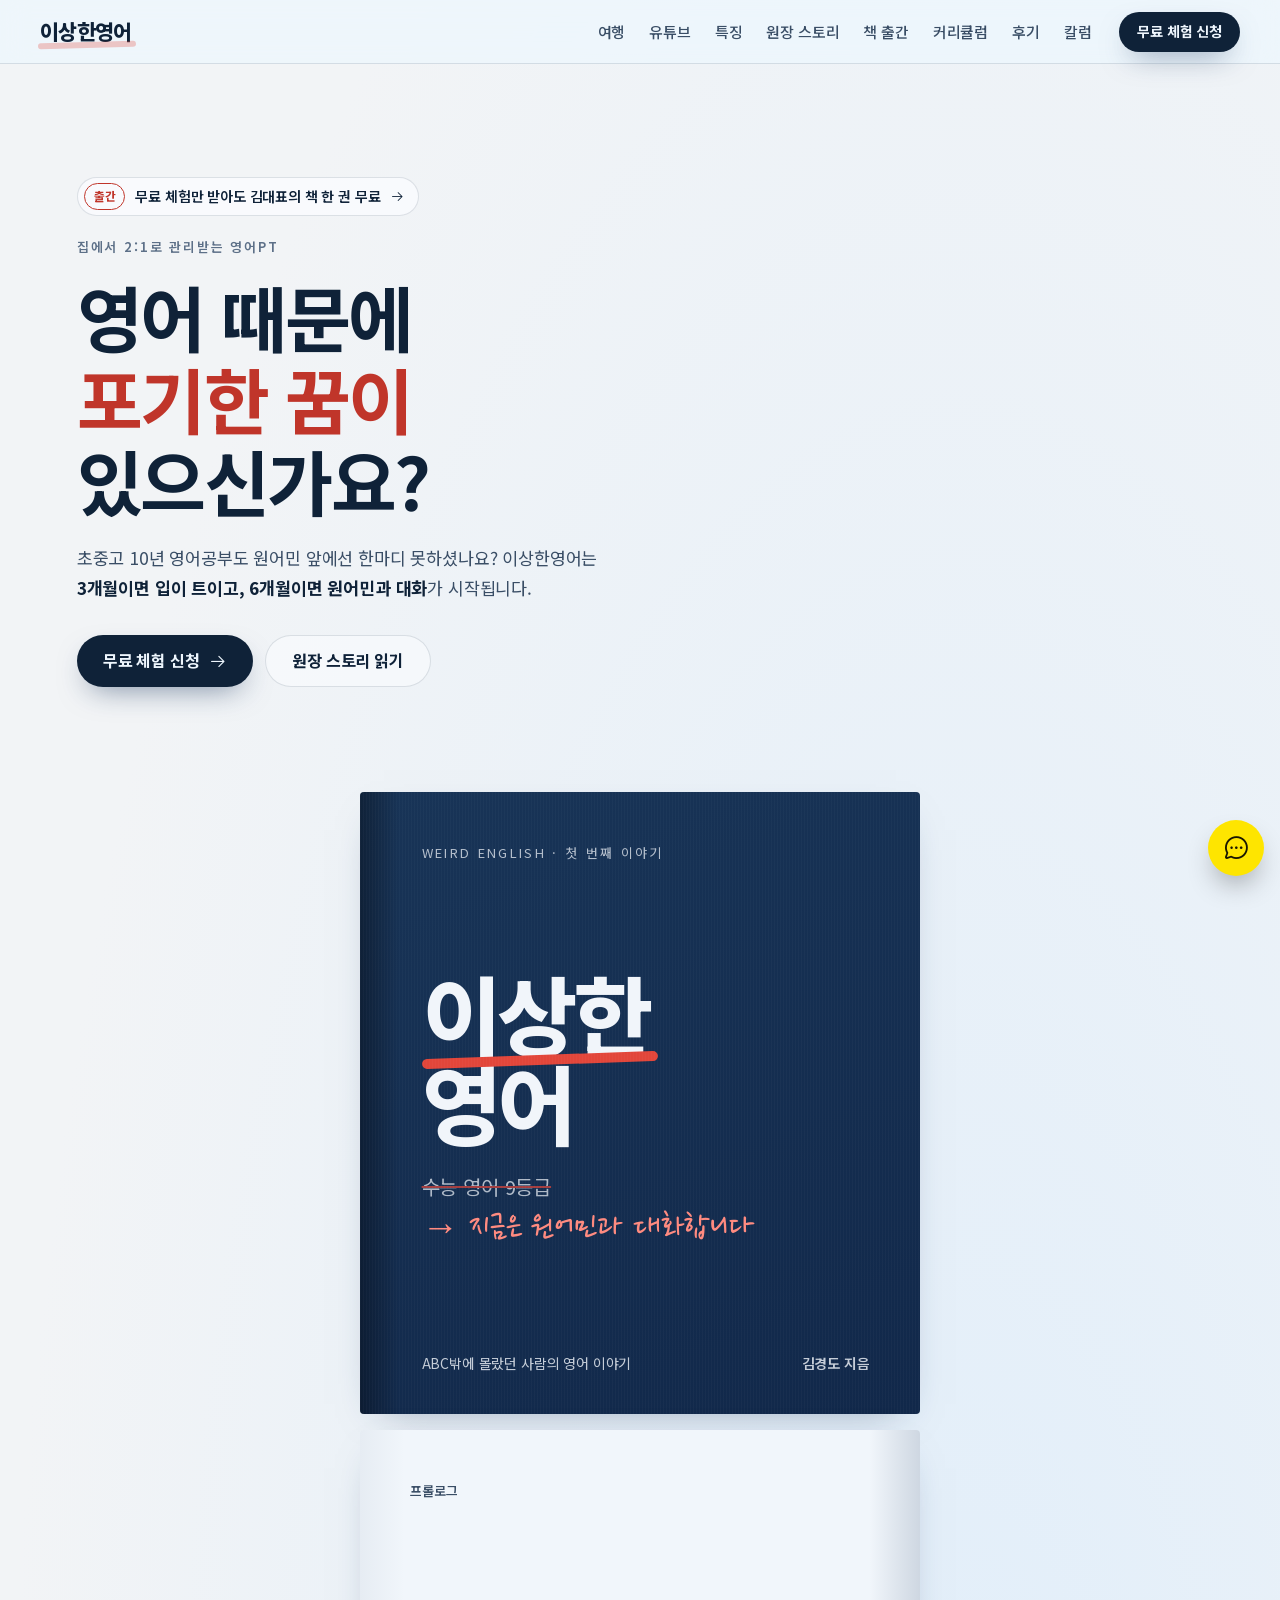
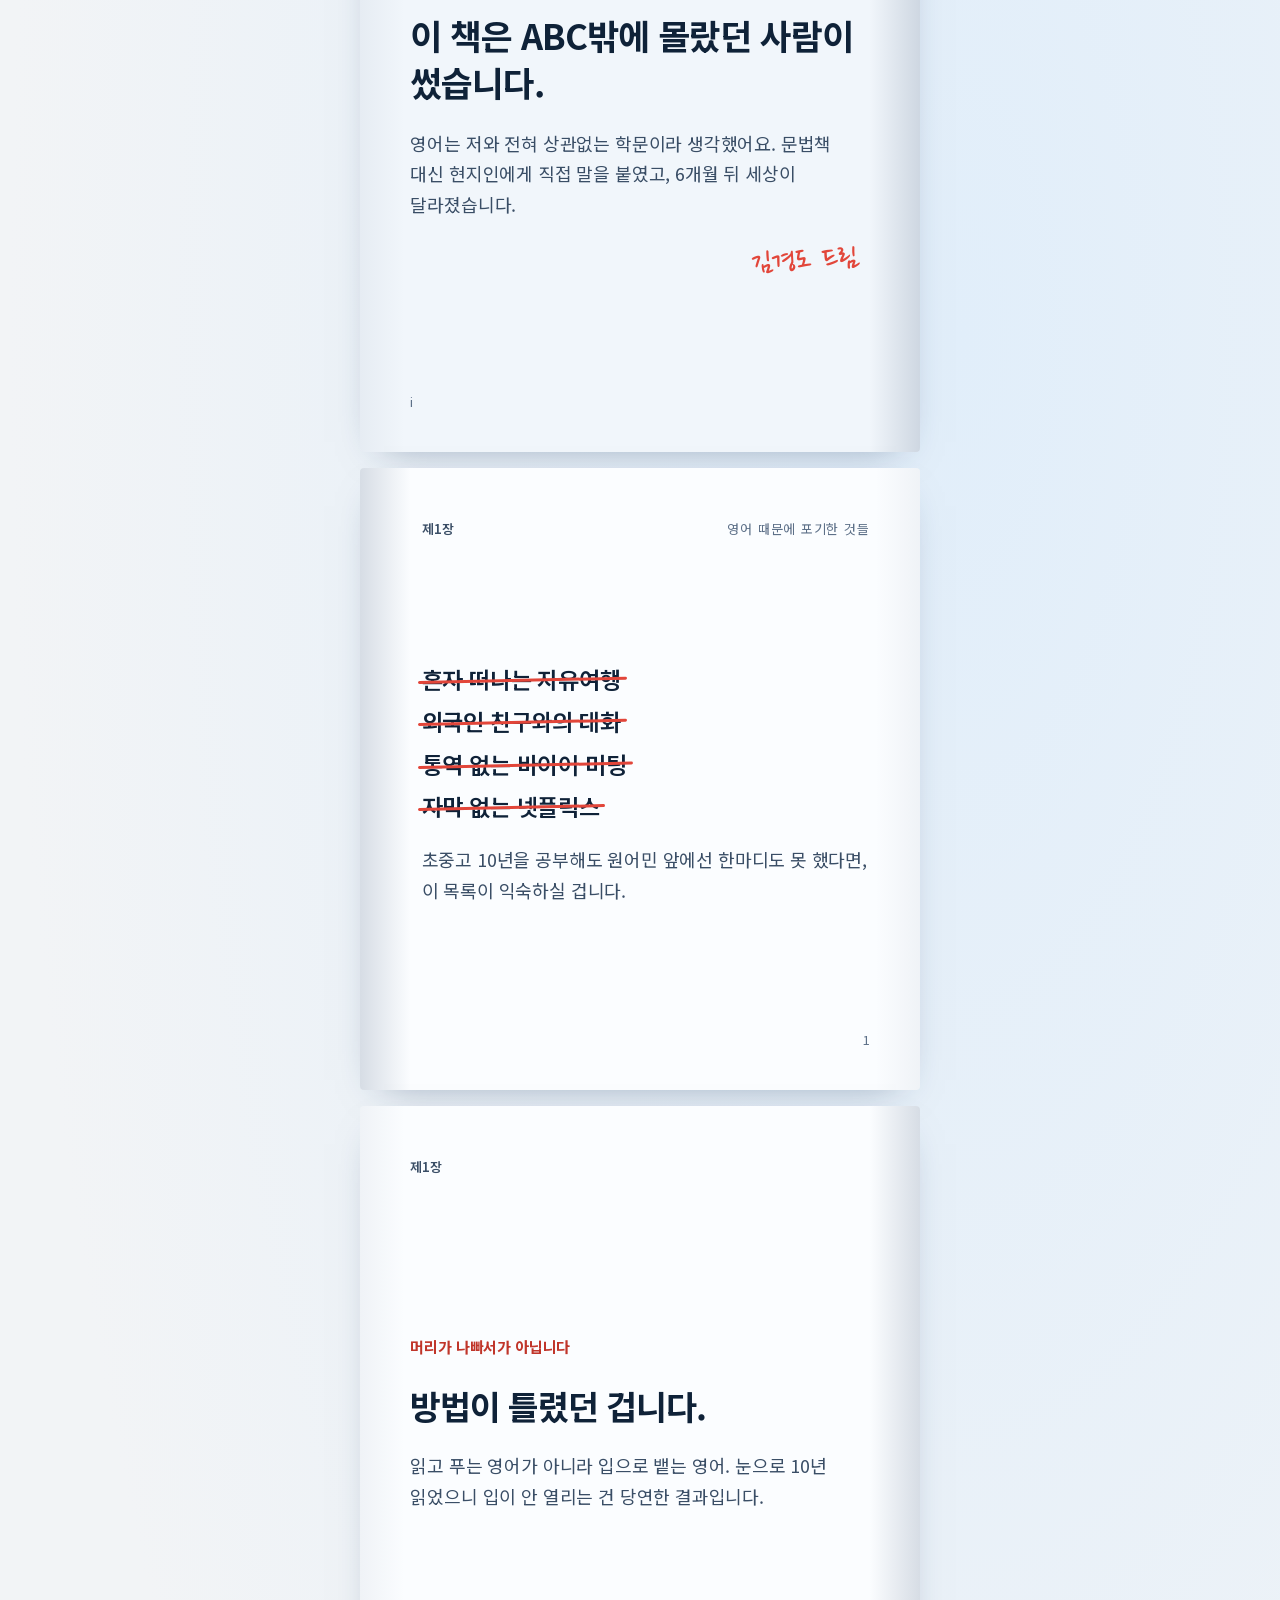
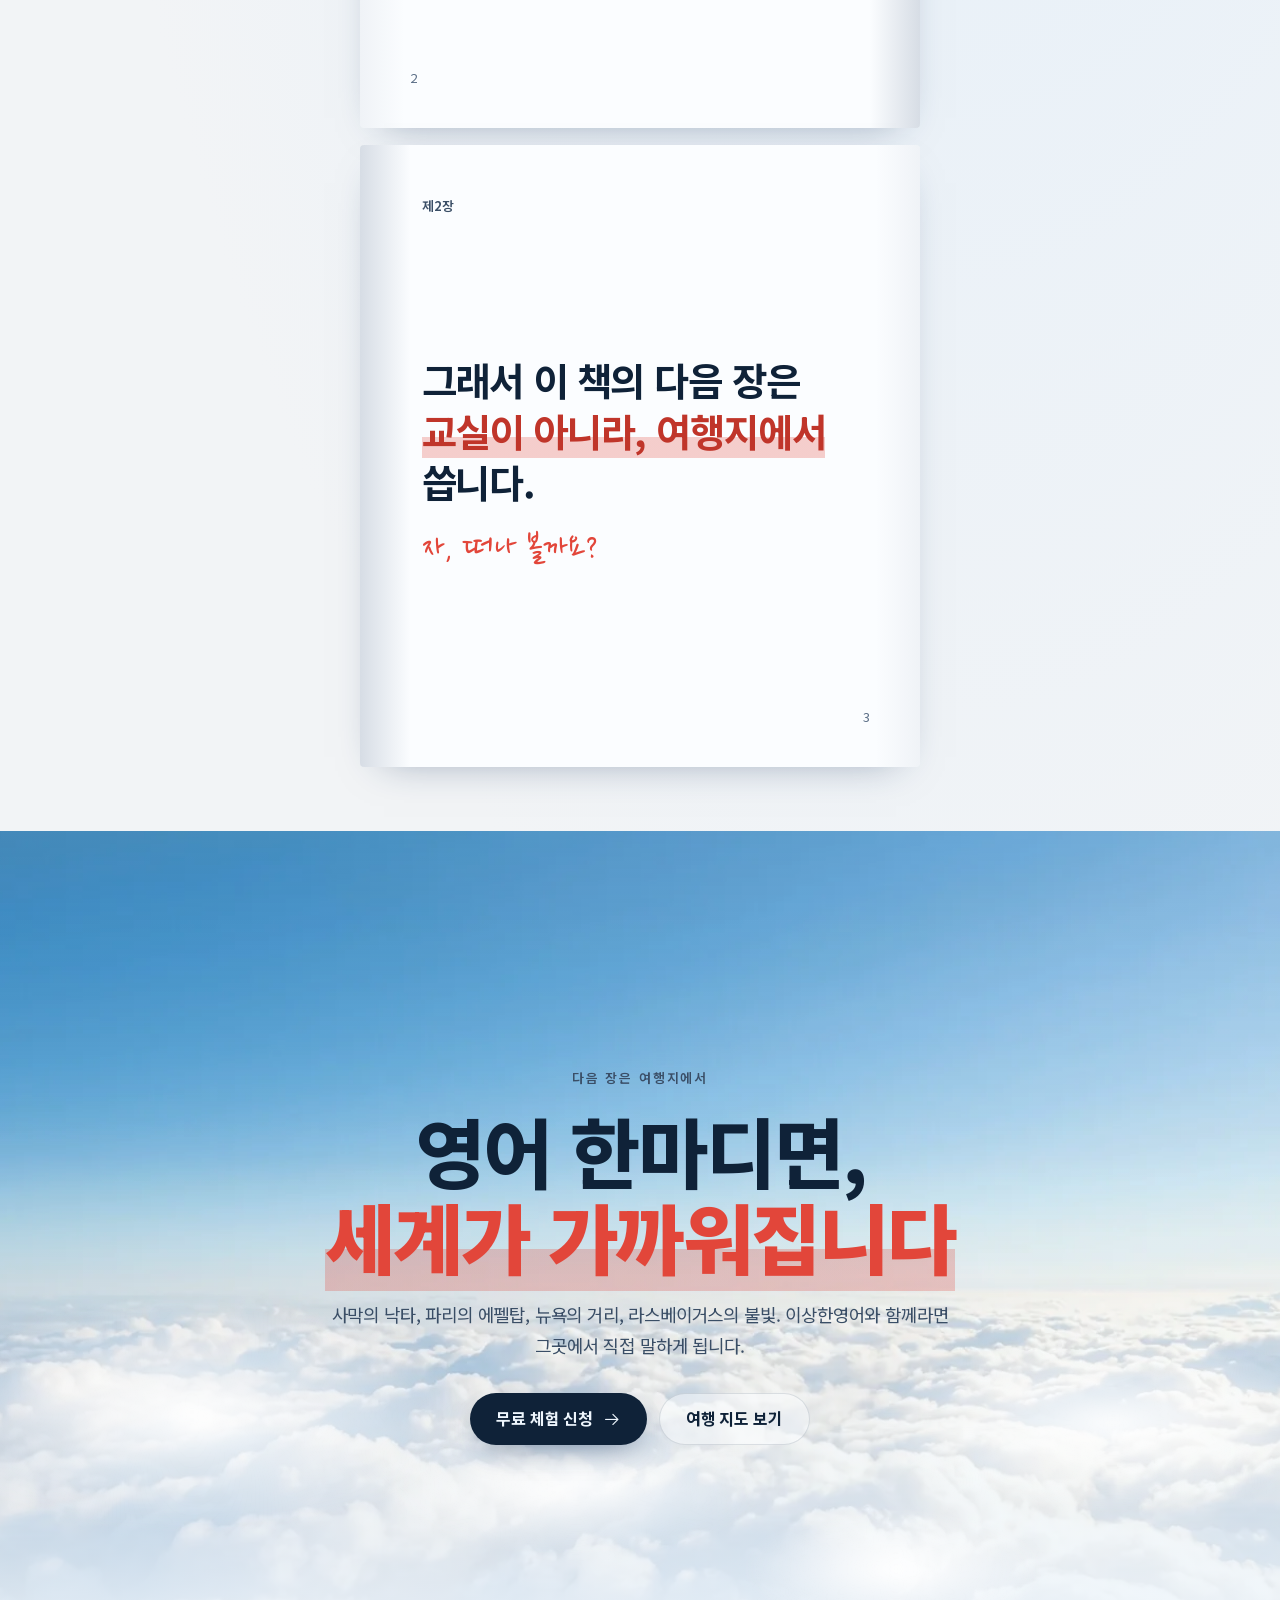
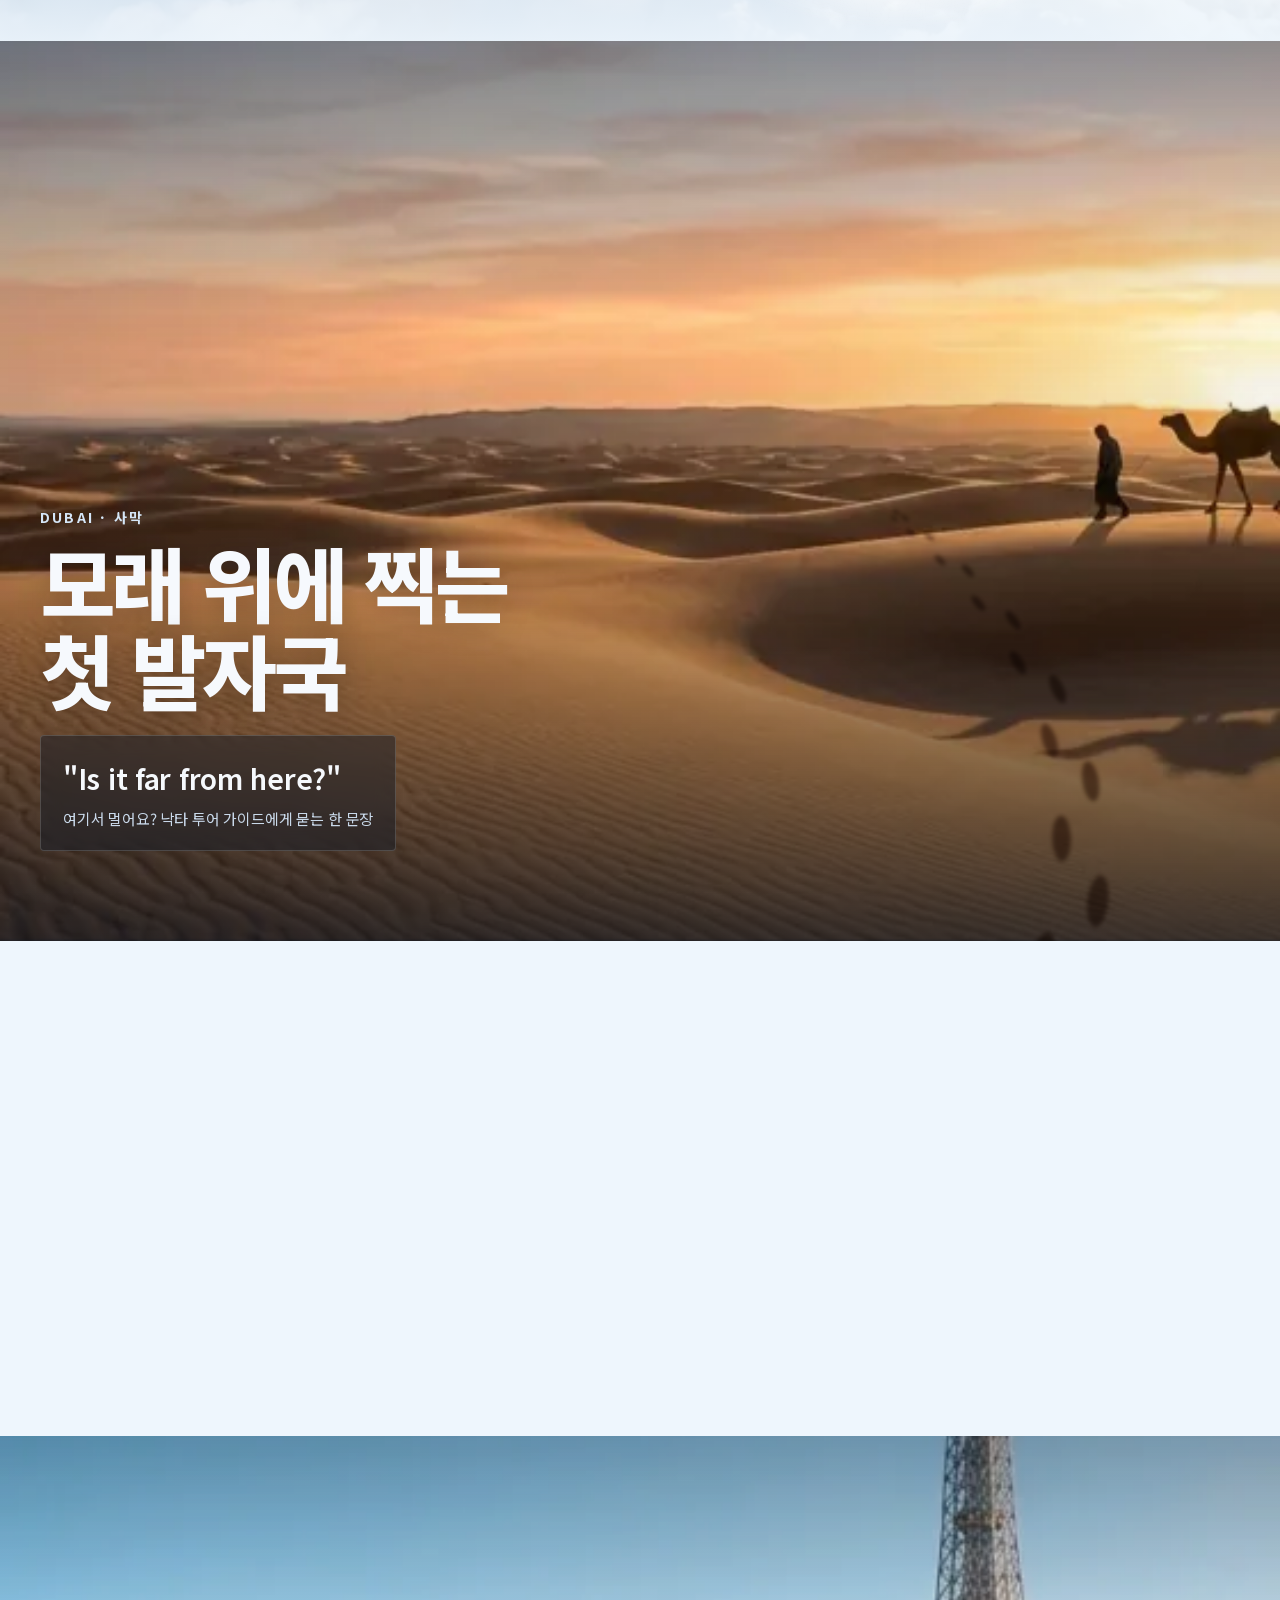
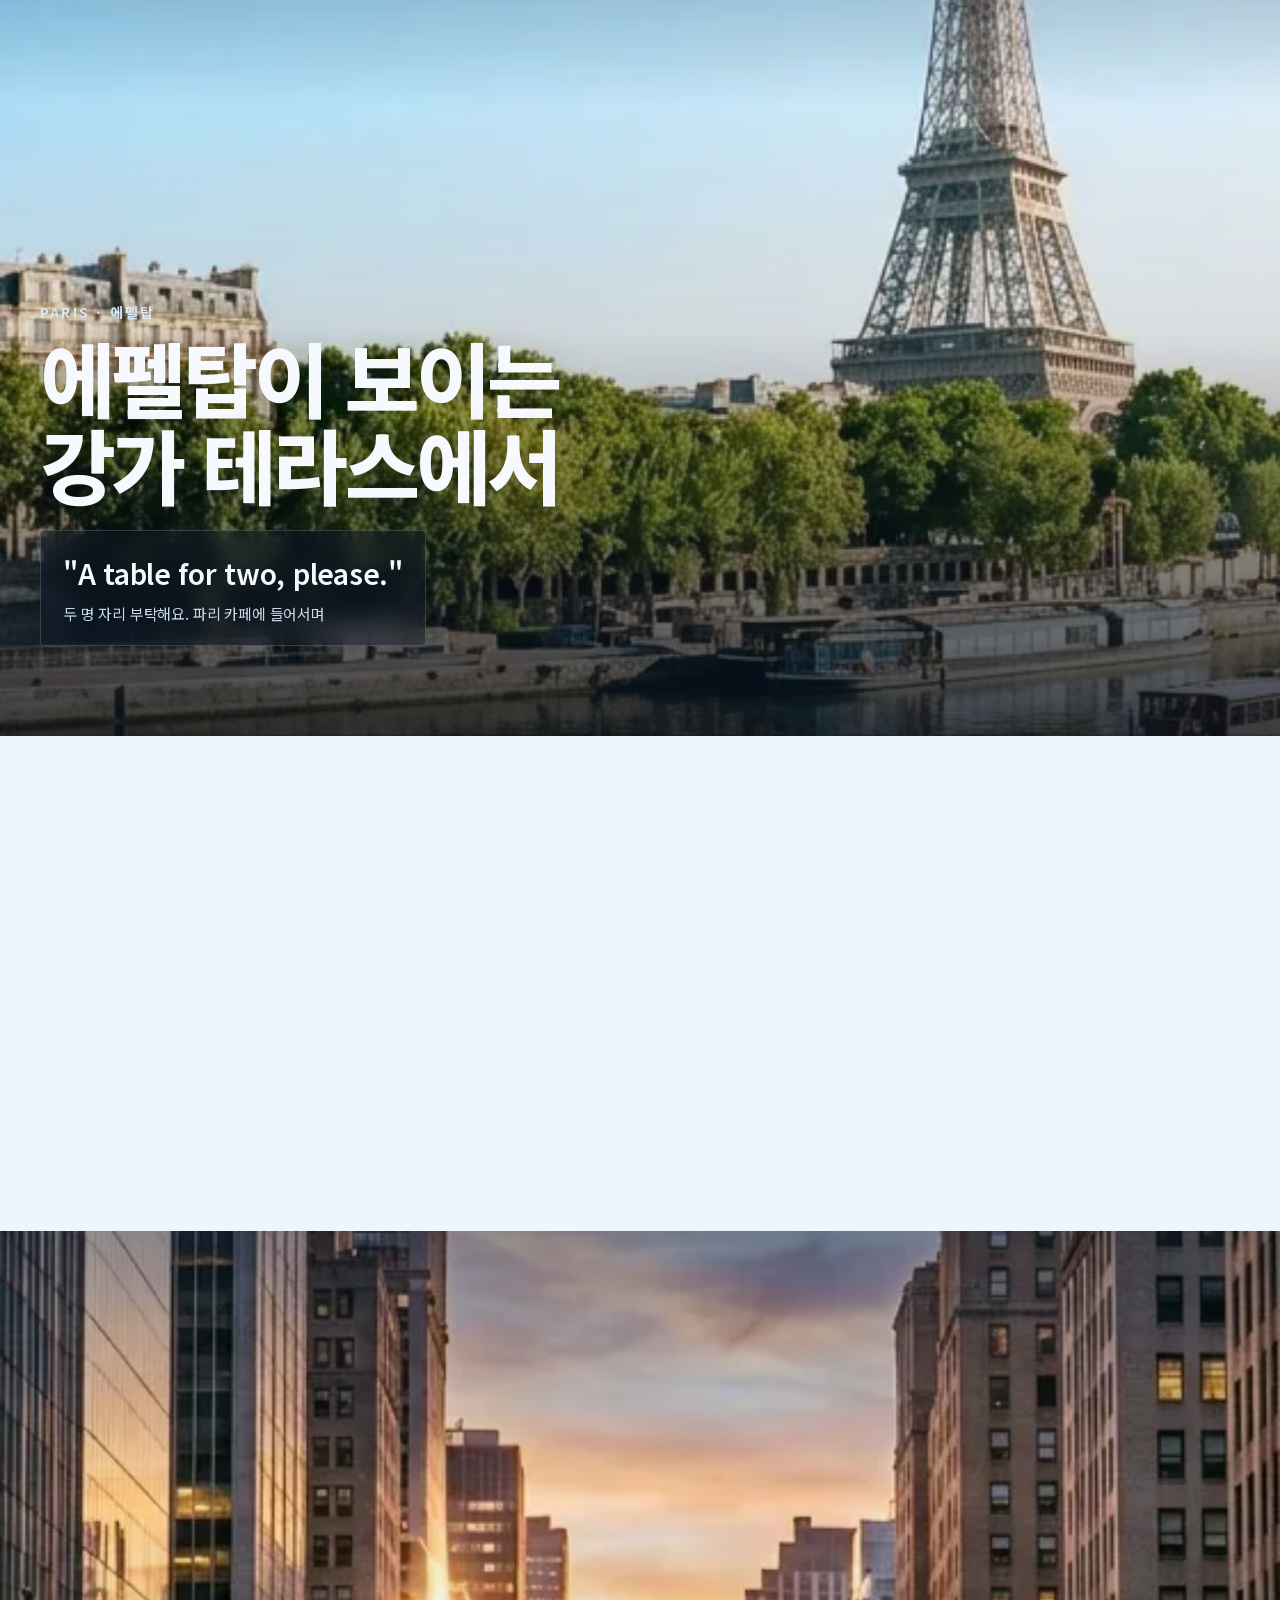
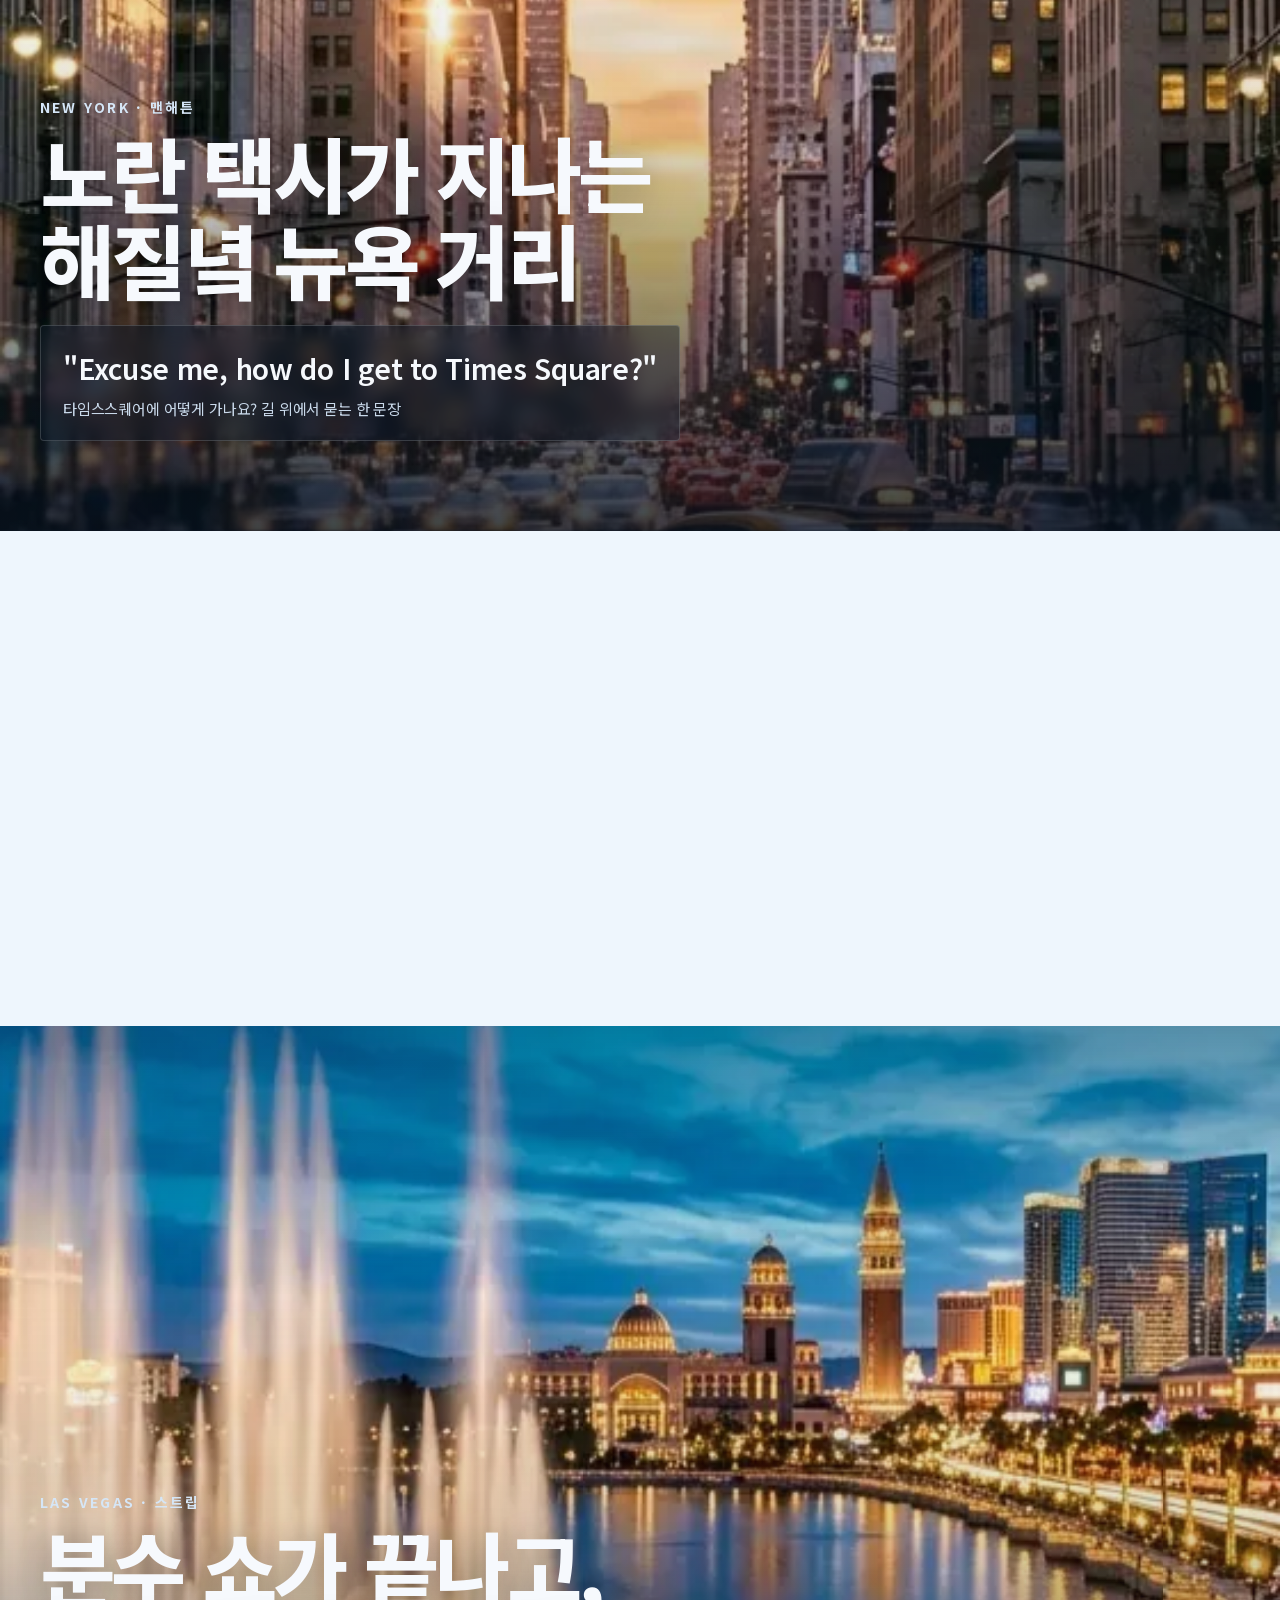
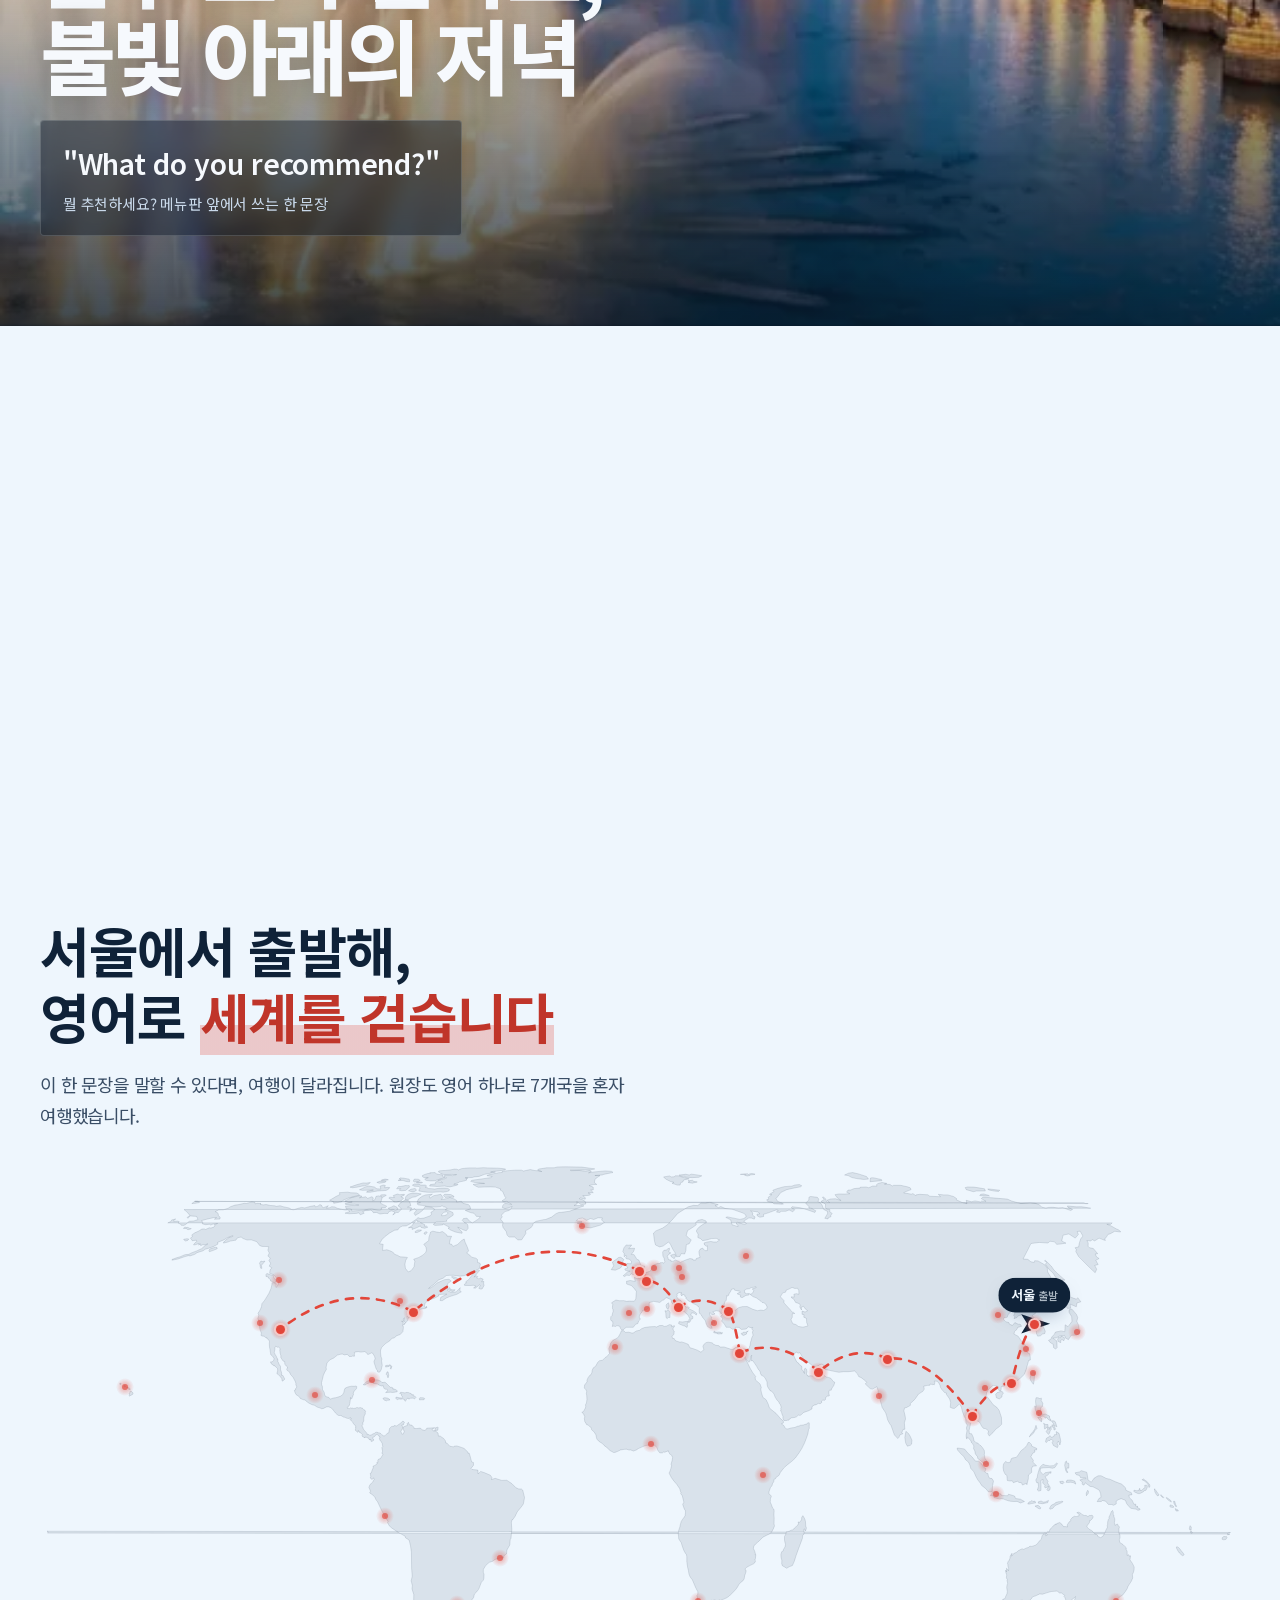
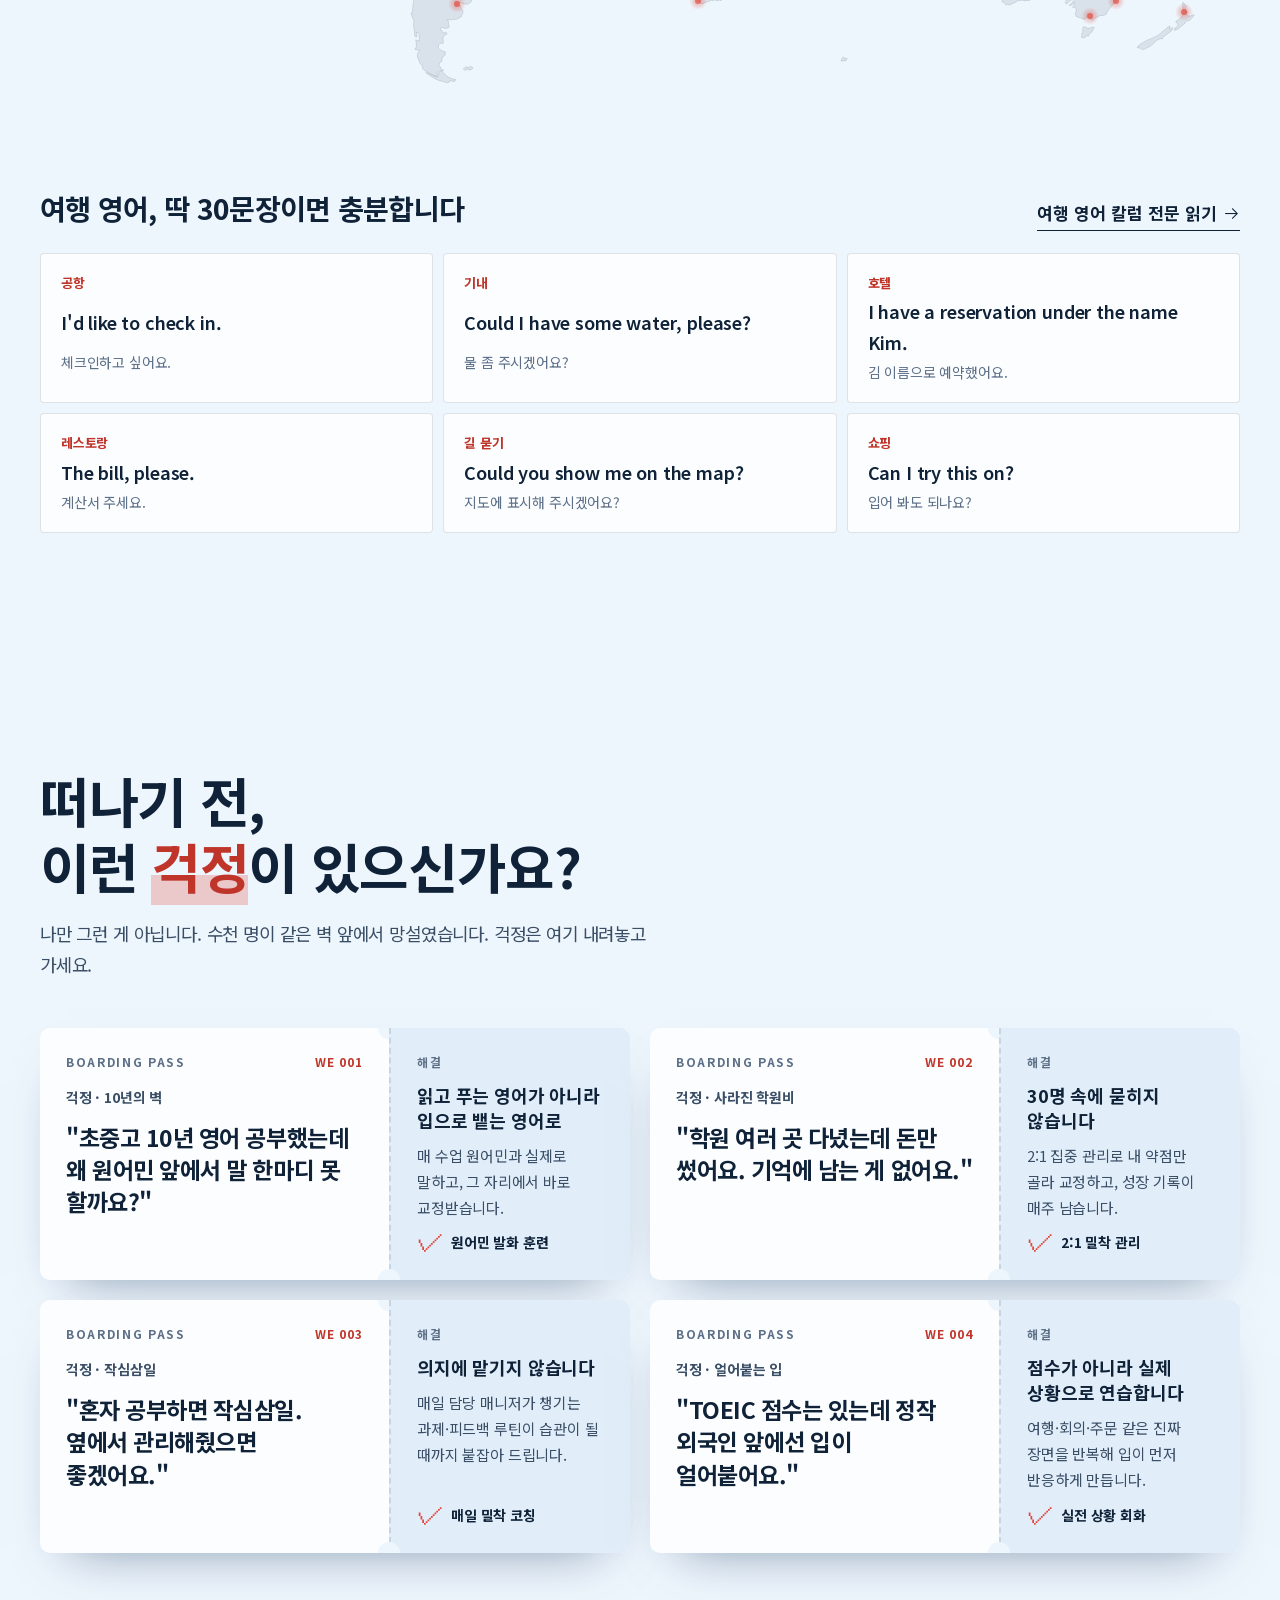
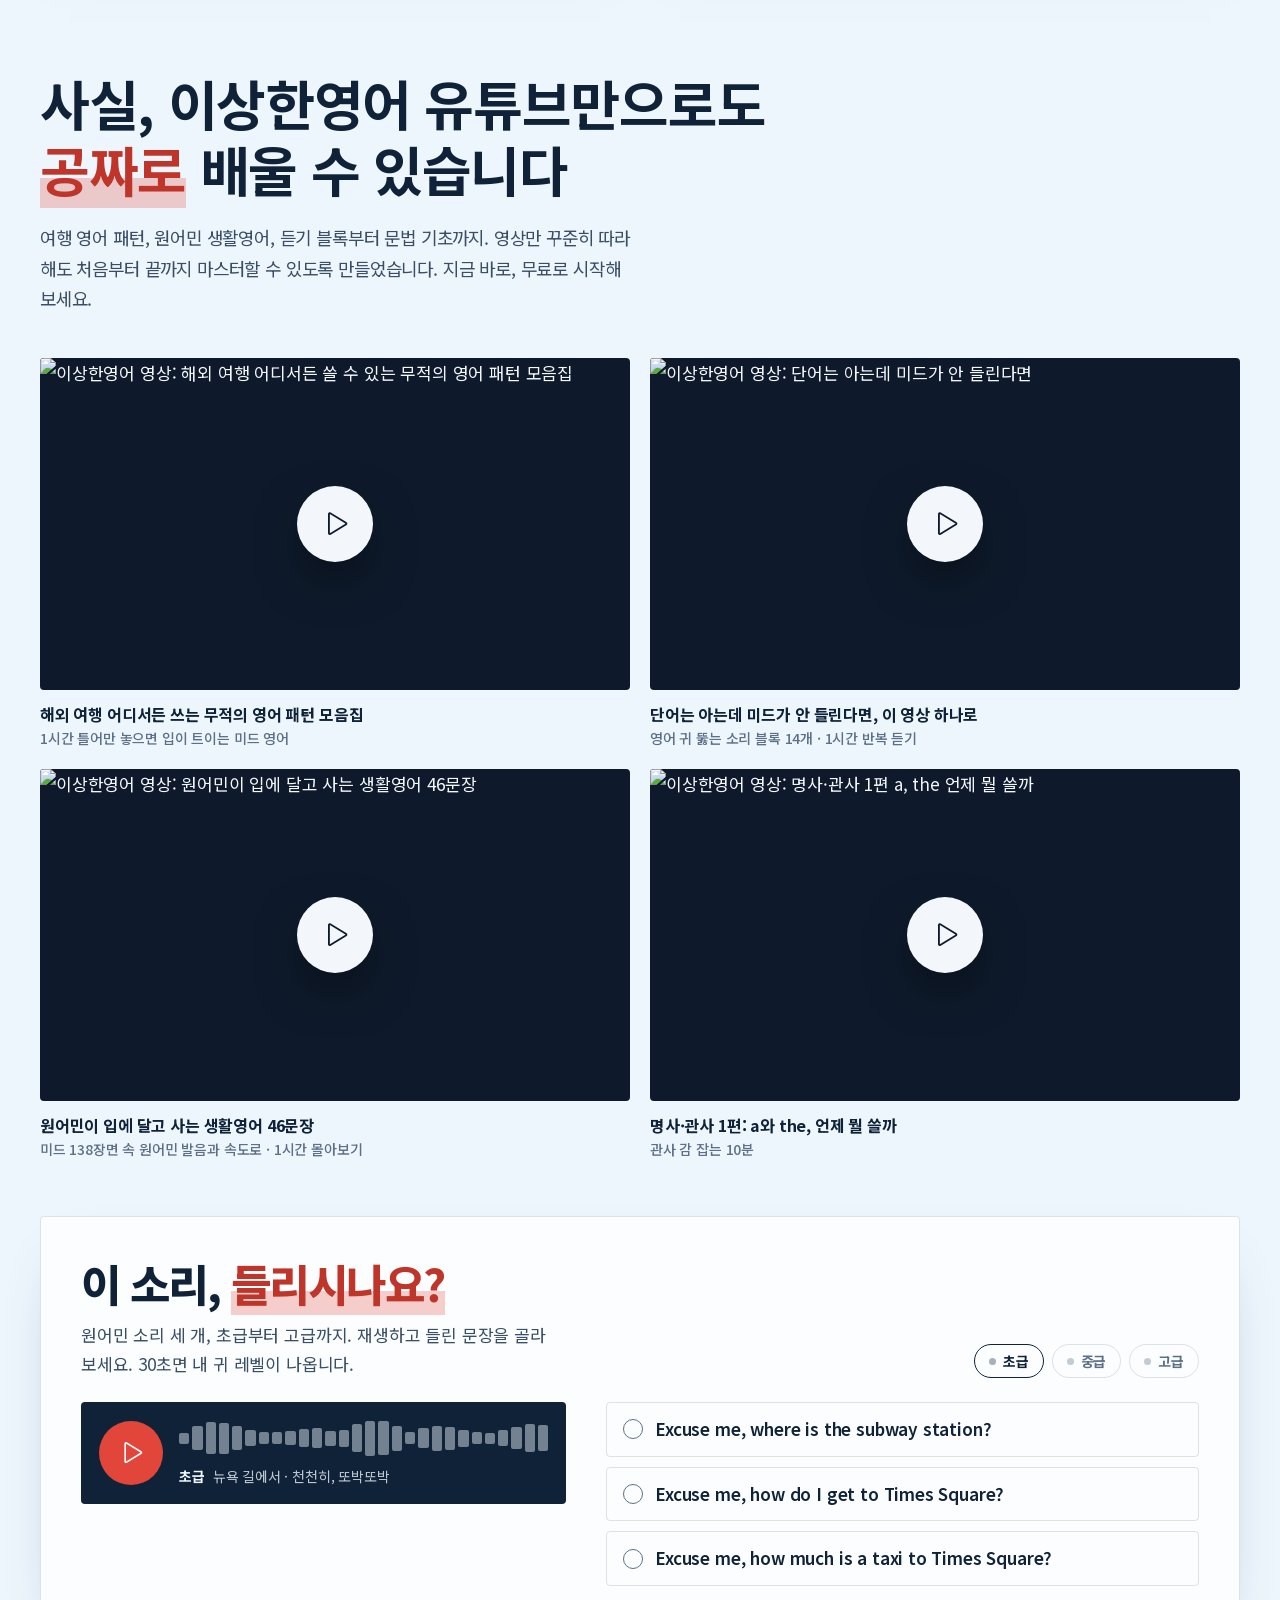
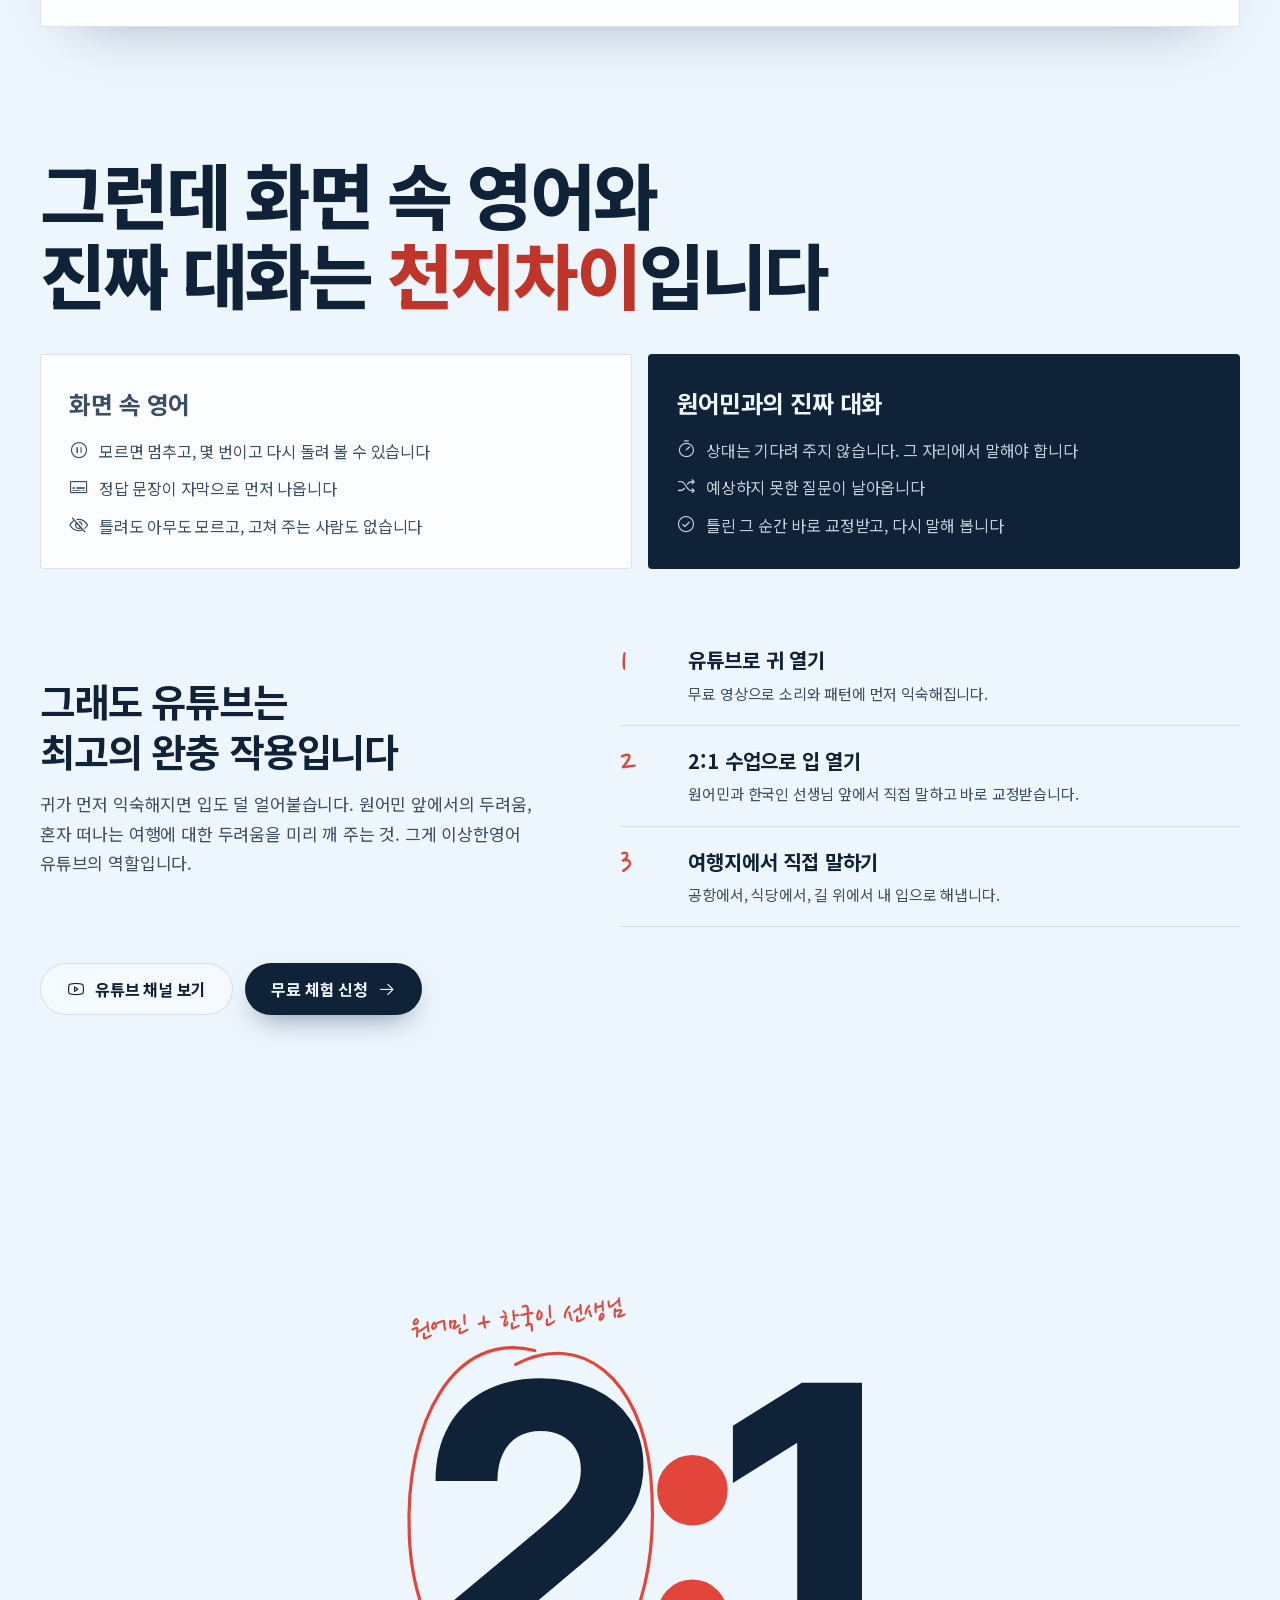
==== commit 3825d17c: "전체 과정맵: 가운데 정렬 + 그림 타일 + 누르면 그 과정의 그림 설명 - 글자 칩 10개 → 그림 타일(5×2, 휴대폰·PC 같음): 정규과정=학사모, 회화=말풍선, 비즈니스=" ====
--- a/index.html
+++ b/index.html
@@ -30,8 +30,8 @@
 <meta name="theme-color" content="#0D1828" media="(prefers-color-scheme: dark)">
 <link rel="icon" href="/favicon.ico">
 <link rel="apple-touch-icon" href="/apple-touch-icon.png">
-<link rel="preload" href="assets/fonts/noto-kr.woff2?v=cee5a2a0" as="font" type="font/woff2" crossorigin>
-<link rel="stylesheet" href="assets/style.css?v=dd70ddba">
+<link rel="preload" href="assets/fonts/noto-kr.woff2?v=779e6461" as="font" type="font/woff2" crossorigin>
+<link rel="stylesheet" href="assets/style.css?v=3847b8df">
 <script>(function(d){d.classList.replace('no-js','js');try{if(CSS.supports('animation-timeline: view()')&&!matchMedia('(prefers-reduced-motion: reduce)').matches)d.classList.add('sd')}catch(e){}try{if(!sessionStorage.getItem('weIntro')){sessionStorage.setItem('weIntro','1');d.classList.add('intro-on')}}catch(e){}})(document.documentElement)</script>
 </head>
 <body>
@@ -665,21 +665,86 @@
     <div class="cmap">
       <h2 class="h2" data-reveal>전체 과정맵</h2>
       <p class="lead" data-reveal>왕초보부터 원하는 목표까지, 필요한 과정을 골라 채워나가세요.</p>
-      <div class="cmap-chips" id="cmapChips" role="group" aria-label="과정 고르기">
-        <button class="chip" type="button" aria-pressed="true" data-desc="체계적으로 영어의 기초부터 완성까지. 지금 내 레벨에서 시작해 한 단계씩 탄탄하게 올라갑니다.">정규과정</button>
-        <button class="chip" type="button" aria-pressed="false" data-desc="외국인 앞에서 입이 떨어지는 그 순간을 만들어드립니다. 틀려도 괜찮아요, 함께 연습하면 됩니다.">회화</button>
-        <button class="chip" type="button" aria-pressed="false" data-desc="회의·이메일·협상까지. 일터에서 당당하게 영어로 일하는 나를 만나보세요.">비즈니스</button>
-        <button class="chip" type="button" aria-pressed="false" data-desc="토익·오픽·텝스 등 목표 점수까지. 시험에 꼭 필요한 것만 효율적으로.">시험준비</button>
-        <button class="chip" type="button" aria-pressed="false" data-desc="내 생각을 영어로 자유롭게 펼치는 단계. 깊이 있는 대화가 가능해집니다.">토론</button>
-        <button class="chip" type="button" aria-pressed="false" data-desc="뉴스와 역사를 영어로. 풍부한 배경지식으로 어떤 주제든 대화할 수 있어요.">시사&amp;역사</button>
-        <button class="chip" type="button" aria-pressed="false" data-desc="어렵게 느껴졌던 문법을 쉽게. 말할 때 자연스럽게 나오는 진짜 문법을 익힙니다.">문법</button>
-        <button class="chip" type="button" aria-pressed="false" data-desc="외워도 잊어버리던 단어, 이제 진짜 내 것으로. 실생활에서 바로 쓰는 어휘 중심.">어휘</button>
-        <button class="chip" type="button" aria-pressed="false" data-desc="혼자 떠나는 자유여행이 두렵지 않게. 공항부터 호텔·식당까지 실전 여행 영어.">여행</button>
-        <button class="chip" type="button" aria-pressed="false" data-desc="이메일·SNS·에세이까지. 내 생각을 영어 문장으로 표현하는 자신감을 키웁니다.">쓰기</button>
-      </div>
-      <div class="cmap-detail" aria-live="polite">
-        <h4 id="cmapName">정규과정</h4>
-        <p class="cmap-text" id="cmapDesc">체계적으로 영어의 기초부터 완성까지. 지금 내 레벨에서 시작해 한 단계씩 탄탄하게 올라갑니다.</p>
+      <div class="cmap-grid" id="cmapGrid" role="tablist" aria-label="과정 고르기">
+        <button class="cmap-tile" type="button" role="tab" id="cmT0" aria-controls="cmP0" aria-selected="true"><span class="cmap-ic"><i class="ph ph-graduation-cap"></i></span><span class="cmap-nm">정규과정</span></button>
+        <button class="cmap-tile" type="button" role="tab" id="cmT1" aria-controls="cmP1" aria-selected="false" tabindex="-1"><span class="cmap-ic"><i class="ph ph-chats-circle"></i></span><span class="cmap-nm">회화</span></button>
+        <button class="cmap-tile" type="button" role="tab" id="cmT2" aria-controls="cmP2" aria-selected="false" tabindex="-1"><span class="cmap-ic"><i class="ph ph-briefcase"></i></span><span class="cmap-nm">비즈니스</span></button>
+        <button class="cmap-tile" type="button" role="tab" id="cmT3" aria-controls="cmP3" aria-selected="false" tabindex="-1"><span class="cmap-ic"><i class="ph ph-exam"></i></span><span class="cmap-nm">시험준비</span></button>
+        <button class="cmap-tile" type="button" role="tab" id="cmT4" aria-controls="cmP4" aria-selected="false" tabindex="-1"><span class="cmap-ic"><i class="ph ph-megaphone"></i></span><span class="cmap-nm">토론</span></button>
+        <button class="cmap-tile" type="button" role="tab" id="cmT5" aria-controls="cmP5" aria-selected="false" tabindex="-1"><span class="cmap-ic"><i class="ph ph-newspaper"></i></span><span class="cmap-nm">시사&amp;역사</span></button>
+        <button class="cmap-tile" type="button" role="tab" id="cmT6" aria-controls="cmP6" aria-selected="false" tabindex="-1"><span class="cmap-ic"><i class="ph ph-puzzle-piece"></i></span><span class="cmap-nm">문법</span></button>
+        <button class="cmap-tile" type="button" role="tab" id="cmT7" aria-controls="cmP7" aria-selected="false" tabindex="-1"><span class="cmap-ic"><i class="ph ph-cards"></i></span><span class="cmap-nm">어휘</span></button>
+        <button class="cmap-tile" type="button" role="tab" id="cmT8" aria-controls="cmP8" aria-selected="false" tabindex="-1"><span class="cmap-ic"><i class="ph ph-airplane-tilt"></i></span><span class="cmap-nm">여행</span></button>
+        <button class="cmap-tile" type="button" role="tab" id="cmT9" aria-controls="cmP9" aria-selected="false" tabindex="-1"><span class="cmap-ic"><i class="ph ph-pencil-simple-line"></i></span><span class="cmap-nm">쓰기</span></button>
+      </div>
+      <div class="cmap-panel" role="tabpanel" id="cmP0" aria-labelledby="cmT0">
+        <span class="cmap-big" aria-hidden="true"><i class="ph ph-graduation-cap"></i></span>
+        <h4>정규과정</h4>
+        <p class="cmap-text">체계적으로 영어의 기초부터 완성까지. 지금 내 레벨에서 시작해 한 단계씩 탄탄하게 올라갑니다.</p>
+        <ol class="cmap-steps"><li><span class="cmap-sic"><i class="ph ph-plant"></i></span>기초부터</li><li><span class="cmap-sic"><i class="ph ph-stairs"></i></span>한 단계씩</li><li><span class="cmap-sic"><i class="ph ph-flag-checkered"></i></span>완성까지</li></ol>
+        <a href="#cta">자세히는 상담에서 <i class="ph ph-arrow-right"></i></a>
+      </div>
+      <div class="cmap-panel" role="tabpanel" id="cmP1" aria-labelledby="cmT1" hidden>
+        <span class="cmap-big" aria-hidden="true"><i class="ph ph-chats-circle"></i></span>
+        <h4>회화</h4>
+        <p class="cmap-text">외국인 앞에서 입이 떨어지는 그 순간을 만들어드립니다. 틀려도 괜찮아요, 함께 연습하면 됩니다.</p>
+        <ol class="cmap-steps"><li><span class="cmap-sic"><i class="ph ph-chat-circle-dots"></i></span>입 떼기</li><li><span class="cmap-sic"><i class="ph ph-smiley"></i></span>틀려도 괜찮아요</li><li><span class="cmap-sic"><i class="ph ph-users"></i></span>함께 연습</li></ol>
+        <a href="#cta">자세히는 상담에서 <i class="ph ph-arrow-right"></i></a>
+      </div>
+      <div class="cmap-panel" role="tabpanel" id="cmP2" aria-labelledby="cmT2" hidden>
+        <span class="cmap-big" aria-hidden="true"><i class="ph ph-briefcase"></i></span>
+        <h4>비즈니스</h4>
+        <p class="cmap-text">회의·이메일·협상까지. 일터에서 당당하게 영어로 일하는 나를 만나보세요.</p>
+        <ol class="cmap-steps"><li><span class="cmap-sic"><i class="ph ph-presentation"></i></span>회의</li><li><span class="cmap-sic"><i class="ph ph-envelope-simple"></i></span>이메일</li><li><span class="cmap-sic"><i class="ph ph-handshake"></i></span>협상</li></ol>
+        <a href="#cta">자세히는 상담에서 <i class="ph ph-arrow-right"></i></a>
+      </div>
+      <div class="cmap-panel" role="tabpanel" id="cmP3" aria-labelledby="cmT3" hidden>
+        <span class="cmap-big" aria-hidden="true"><i class="ph ph-exam"></i></span>
+        <h4>시험준비</h4>
+        <p class="cmap-text">토익·오픽·텝스 등 목표 점수까지. 시험에 꼭 필요한 것만 효율적으로.</p>
+        <ol class="cmap-steps"><li><span class="cmap-sic"><i class="ph ph-exam"></i></span>토익·오픽·텝스</li><li><span class="cmap-sic"><i class="ph ph-funnel"></i></span>꼭 필요한 것만</li><li><span class="cmap-sic"><i class="ph ph-target"></i></span>목표 점수</li></ol>
+        <a href="#cta">자세히는 상담에서 <i class="ph ph-arrow-right"></i></a>
+      </div>
+      <div class="cmap-panel" role="tabpanel" id="cmP4" aria-labelledby="cmT4" hidden>
+        <span class="cmap-big" aria-hidden="true"><i class="ph ph-megaphone"></i></span>
+        <h4>토론</h4>
+        <p class="cmap-text">내 생각을 영어로 자유롭게 펼치는 단계. 깊이 있는 대화가 가능해집니다.</p>
+        <ol class="cmap-steps"><li><span class="cmap-sic"><i class="ph ph-lightbulb"></i></span>내 생각</li><li><span class="cmap-sic"><i class="ph ph-megaphone"></i></span>자유롭게 펼치기</li><li><span class="cmap-sic"><i class="ph ph-chats"></i></span>깊이 있는 대화</li></ol>
+        <a href="#cta">자세히는 상담에서 <i class="ph ph-arrow-right"></i></a>
+      </div>
+      <div class="cmap-panel" role="tabpanel" id="cmP5" aria-labelledby="cmT5" hidden>
+        <span class="cmap-big" aria-hidden="true"><i class="ph ph-newspaper"></i></span>
+        <h4>시사&amp;역사</h4>
+        <p class="cmap-text">뉴스와 역사를 영어로. 풍부한 배경지식으로 어떤 주제든 대화할 수 있어요.</p>
+        <ol class="cmap-steps"><li><span class="cmap-sic"><i class="ph ph-newspaper"></i></span>뉴스</li><li><span class="cmap-sic"><i class="ph ph-scroll"></i></span>역사</li><li><span class="cmap-sic"><i class="ph ph-globe-hemisphere-west"></i></span>어떤 주제든</li></ol>
+        <a href="#cta">자세히는 상담에서 <i class="ph ph-arrow-right"></i></a>
+      </div>
+      <div class="cmap-panel" role="tabpanel" id="cmP6" aria-labelledby="cmT6" hidden>
+        <span class="cmap-big" aria-hidden="true"><i class="ph ph-puzzle-piece"></i></span>
+        <h4>문법</h4>
+        <p class="cmap-text">어렵게 느껴졌던 문법을 쉽게. 말할 때 자연스럽게 나오는 진짜 문법을 익힙니다.</p>
+        <ol class="cmap-steps"><li><span class="cmap-sic"><i class="ph ph-puzzle-piece"></i></span>쉽게</li><li><span class="cmap-sic"><i class="ph ph-chat-text"></i></span>말할 때 자연스럽게</li><li><span class="cmap-sic"><i class="ph ph-check-circle"></i></span>진짜 문법</li></ol>
+        <a href="#cta">자세히는 상담에서 <i class="ph ph-arrow-right"></i></a>
+      </div>
+      <div class="cmap-panel" role="tabpanel" id="cmP7" aria-labelledby="cmT7" hidden>
+        <span class="cmap-big" aria-hidden="true"><i class="ph ph-cards"></i></span>
+        <h4>어휘</h4>
+        <p class="cmap-text">외워도 잊어버리던 단어, 이제 진짜 내 것으로. 실생활에서 바로 쓰는 어휘 중심.</p>
+        <ol class="cmap-steps"><li><span class="cmap-sic"><i class="ph ph-brain"></i></span>내 것으로</li><li><span class="cmap-sic"><i class="ph ph-house-line"></i></span>실생활</li><li><span class="cmap-sic"><i class="ph ph-lightning"></i></span>바로 쓰기</li></ol>
+        <a href="#cta">자세히는 상담에서 <i class="ph ph-arrow-right"></i></a>
+      </div>
+      <div class="cmap-panel" role="tabpanel" id="cmP8" aria-labelledby="cmT8" hidden>
+        <span class="cmap-big" aria-hidden="true"><i class="ph ph-airplane-tilt"></i></span>
+        <h4>여행</h4>
+        <p class="cmap-text">혼자 떠나는 자유여행이 두렵지 않게. 공항부터 호텔·식당까지 실전 여행 영어.</p>
+        <ol class="cmap-steps"><li><span class="cmap-sic"><i class="ph ph-airplane-takeoff"></i></span>공항</li><li><span class="cmap-sic"><i class="ph ph-bed"></i></span>호텔</li><li><span class="cmap-sic"><i class="ph ph-fork-knife"></i></span>식당</li></ol>
+        <a href="#cta">자세히는 상담에서 <i class="ph ph-arrow-right"></i></a>
+      </div>
+      <div class="cmap-panel" role="tabpanel" id="cmP9" aria-labelledby="cmT9" hidden>
+        <span class="cmap-big" aria-hidden="true"><i class="ph ph-pencil-simple-line"></i></span>
+        <h4>쓰기</h4>
+        <p class="cmap-text">이메일·SNS·에세이까지. 내 생각을 영어 문장으로 표현하는 자신감을 키웁니다.</p>
+        <ol class="cmap-steps"><li><span class="cmap-sic"><i class="ph ph-envelope-simple"></i></span>이메일</li><li><span class="cmap-sic"><i class="ph ph-device-mobile"></i></span>SNS</li><li><span class="cmap-sic"><i class="ph ph-note-pencil"></i></span>에세이</li></ol>
         <a href="#cta">자세히는 상담에서 <i class="ph ph-arrow-right"></i></a>
       </div>
     </div>
@@ -902,7 +967,7 @@
 <script src="https://cdnjs.cloudflare.com/ajax/libs/gsap/3.12.5/ScrollTrigger.min.js"></script>
 <script src="https://cdnjs.cloudflare.com/ajax/libs/gsap/3.12.5/MotionPathPlugin.min.js"></script>
 <script src="https://unpkg.com/lenis@1.1.13/dist/lenis.min.js"></script>
-<script src="assets/app.js?v=5b0db354"></script>
+<script src="assets/app.js?v=cc2d57c9"></script>
 <script src="https://wcs.pstatic.net/wcslog.js"></script>
 <script>if(!window.wcs_add) window.wcs_add = {}; wcs_add["wa"] = "2569d2bd4a9d2c0"; if(window.wcs) { wcs_do(); }</script>
 </body>
--- a/assets/style.css
+++ b/assets/style.css
@@ -3,12 +3,12 @@
    바탕은 하늘색 그라데이션, 강조색은 빨간 펜(--pen) 하나, 버튼은 잉크색. */
 /* @@글꼴 시작 */
 /* 글꼴: 이 사이트에 나오는 글자·아이콘만 남겨 직접 올린다(_build/fonts.py 가 만든 블록 — 손으로 고치지 말 것) */
-@font-face{font-family:"Noto Sans KR";src:url(fonts/noto-kr.woff2?v=cee5a2a0) format("woff2");font-weight:100 900;font-display:swap}
+@font-face{font-family:"Noto Sans KR";src:url(fonts/noto-kr.woff2?v=779e6461) format("woff2");font-weight:100 900;font-display:swap}
 @font-face{font-family:"Inter";src:url(fonts/inter.woff2?v=fec6a887) format("woff2");font-weight:400 900;font-display:swap}
 @font-face{font-family:"Nanum Pen Script";src:url(fonts/nanum-pen.woff2?v=e3ba27ef) format("woff2");font-weight:400;font-display:swap}
-@font-face{font-family:"Phosphor";src:url(fonts/phosphor.woff2?v=1cc4863a) format("woff2");font-weight:400;font-display:block}
+@font-face{font-family:"Phosphor";src:url(fonts/phosphor.woff2?v=14c1ee7b) format("woff2");font-weight:400;font-display:block}
 .ph{font-family:"Phosphor"!important;speak:never;font-style:normal;font-weight:400;font-variant:normal;text-transform:none;line-height:1;-webkit-font-smoothing:antialiased;-moz-osx-font-smoothing:grayscale}
-.ph.ph-airplane-takeoff:before{content:"\e504"}.ph.ph-airplane-tilt:before{content:"\e5d6"}.ph.ph-arrow-counter-clockwise:before{content:"\e038"}.ph.ph-arrow-right:before{content:"\e06c"}.ph.ph-arrow-up-right:before{content:"\e092"}.ph.ph-article:before{content:"\e0a8"}.ph.ph-caret-down:before{content:"\e136"}.ph.ph-chat-circle-dots:before{content:"\e16c"}.ph.ph-check-circle:before{content:"\e184"}.ph.ph-eye-slash:before{content:"\e224"}.ph.ph-instagram-logo:before{content:"\e2d0"}.ph.ph-list:before{content:"\e2f0"}.ph.ph-pause:before{content:"\e39e"}.ph.ph-pause-circle:before{content:"\e3a0"}.ph.ph-play:before{content:"\e3d0"}.ph.ph-shuffle:before{content:"\e422"}.ph.ph-subtitles:before{content:"\e1a8"}.ph.ph-timer:before{content:"\e492"}.ph.ph-x:before{content:"\e4f6"}.ph.ph-youtube-logo:before{content:"\e4fc"}
+.ph.ph-airplane-takeoff:before{content:"\e504"}.ph.ph-airplane-tilt:before{content:"\e5d6"}.ph.ph-arrow-counter-clockwise:before{content:"\e038"}.ph.ph-arrow-right:before{content:"\e06c"}.ph.ph-arrow-up-right:before{content:"\e092"}.ph.ph-article:before{content:"\e0a8"}.ph.ph-bed:before{content:"\e0cc"}.ph.ph-brain:before{content:"\e74e"}.ph.ph-briefcase:before{content:"\e0ee"}.ph.ph-cards:before{content:"\e0f8"}.ph.ph-caret-down:before{content:"\e136"}.ph.ph-chat-circle-dots:before{content:"\e16c"}.ph.ph-chat-text:before{content:"\e17a"}.ph.ph-chats:before{content:"\e17c"}.ph.ph-chats-circle:before{content:"\e17e"}.ph.ph-check-circle:before{content:"\e184"}.ph.ph-device-mobile:before{content:"\e1e0"}.ph.ph-envelope-simple:before{content:"\e218"}.ph.ph-exam:before{content:"\e742"}.ph.ph-eye-slash:before{content:"\e224"}.ph.ph-flag-checkered:before{content:"\ea38"}.ph.ph-fork-knife:before{content:"\e262"}.ph.ph-funnel:before{content:"\e266"}.ph.ph-globe-hemisphere-west:before{content:"\e28c"}.ph.ph-graduation-cap:before{content:"\e62c"}.ph.ph-handshake:before{content:"\e582"}.ph.ph-house-line:before{content:"\e2c4"}.ph.ph-instagram-logo:before{content:"\e2d0"}.ph.ph-lightbulb:before{content:"\e2dc"}.ph.ph-lightning:before{content:"\e2de"}.ph.ph-list:before{content:"\e2f0"}.ph.ph-megaphone:before{content:"\e324"}.ph.ph-newspaper:before{content:"\e344"}.ph.ph-note-pencil:before{content:"\e34c"}.ph.ph-pause:before{content:"\e39e"}.ph.ph-pause-circle:before{content:"\e3a0"}.ph.ph-pencil-simple-line:before{content:"\ebc6"}.ph.ph-plant:before{content:"\ebae"}.ph.ph-play:before{content:"\e3d0"}.ph.ph-presentation:before{content:"\e654"}.ph.ph-puzzle-piece:before{content:"\e596"}.ph.ph-scroll:before{content:"\eb7a"}.ph.ph-shuffle:before{content:"\e422"}.ph.ph-smiley:before{content:"\e436"}.ph.ph-stairs:before{content:"\e8ec"}.ph.ph-subtitles:before{content:"\e1a8"}.ph.ph-target:before{content:"\e47c"}.ph.ph-timer:before{content:"\e492"}.ph.ph-users:before{content:"\e4d6"}.ph.ph-x:before{content:"\e4f6"}.ph.ph-youtube-logo:before{content:"\e4fc"}
 /* @@글꼴 끝 */
 
 :root{
@@ -532,14 +532,33 @@
 .margin-note{margin-top:40px;display:grid;gap:10px;padding:28px 32px;border-radius:var(--r);background:var(--sheet);border:1px dashed color-mix(in srgb,var(--pen) 55%,transparent);max-width:820px}
 .margin-note .pen{font-size:32px}
 .margin-note .note-text{color:var(--ink-2)}
-.cmap{margin-top:clamp(80px,12vh,120px)}
-.cmap-chips{display:flex;gap:8px;overflow-x:auto;scroll-snap-type:x mandatory;padding:4px 2px 12px;margin-top:24px;scrollbar-width:thin}
-.cmap-chips .chip{scroll-snap-align:start;flex:0 0 auto}
-.cmap-chips .chip[aria-pressed="true"]{background:var(--ink);color:var(--bg);border-color:var(--ink)}
-.cmap-detail{margin-top:18px;padding:26px 28px;border-radius:var(--r);background:var(--sheet);border:1px solid var(--line);display:grid;gap:8px;max-width:820px}
-.cmap-detail h4{font-family:var(--f-sans);font-size:22px;font-weight:700}
-.cmap-detail .cmap-text{color:var(--ink-2)}
-.cmap-detail a{font-weight:700;font-size:15px;margin-top:4px}
+/* 전체 과정맵(가운데 정렬): 그림 타일 10개(5×2) → 누르면 그 과정의 큰 그림·한 줄 설명·하는 일 3가지(그림 → 그림 → 그림) */
+.cmap{margin-top:clamp(80px,12vh,120px);text-align:center}
+.cmap .lead{margin-inline:auto}
+.cmap-grid{display:grid;grid-template-columns:repeat(5,minmax(0,1fr));gap:10px;max-width:760px;margin:28px auto 0}
+.cmap-tile{display:grid;justify-items:center;align-content:start;gap:8px;padding:14px 4px 12px;border-radius:var(--r);border:1px solid var(--line);background:var(--sheet);color:var(--ink);cursor:pointer;
+  transition:transform .25s var(--ease),border-color .2s ease,background-color .2s ease}
+.cmap-tile:hover{transform:translateY(-2px);border-color:var(--ink)}
+.cmap-tile:focus-visible{outline:2px solid var(--pen);outline-offset:2px}
+.cmap-ic{width:48px;height:48px;border-radius:50%;display:grid;place-items:center;font-size:25px;background:var(--bg-2);color:var(--ink);
+  transition:background-color .25s ease,color .25s ease,transform .4s cubic-bezier(.34,1.56,.64,1)}
+.cmap-nm{font-size:13px;font-weight:700;line-height:1.25;word-break:keep-all}
+.cmap-tile[aria-selected="true"]{border-color:var(--pen);background:color-mix(in srgb,var(--pen) 7%,var(--sheet))}
+.cmap-tile[aria-selected="true"] .cmap-ic{background:var(--pen);color:#fff;transform:scale(1.08)}
+.cmap-panel{margin:16px auto 0;max-width:760px;padding:26px 18px 22px;border-radius:var(--r);background:var(--sheet);border:1px solid var(--line);display:grid;justify-items:center;gap:10px;
+  animation:cmapIn .45s var(--ease) both}
+.cmap-panel[hidden]{display:none}
+.cmap-big{width:76px;height:76px;border-radius:50%;display:grid;place-items:center;font-size:40px;color:#fff;background:var(--pen);box-shadow:0 14px 30px -14px rgb(226 70 58 / .7)}
+.cmap-panel h4{font-size:22px;font-weight:800;letter-spacing:-.02em}
+.cmap-panel .cmap-text{color:var(--ink-2);font-size:15.5px;max-width:46ch}
+.cmap-steps{list-style:none;margin:8px 0 2px;padding:0;display:flex;justify-content:center;align-items:flex-start;gap:14px}
+.cmap-steps li{position:relative;display:grid;justify-items:center;gap:7px;width:88px;font-size:13px;font-weight:700;line-height:1.3;color:var(--ink);word-break:keep-all}
+.cmap-steps li + li::before{content:"→";position:absolute;left:-15px;top:12px;color:var(--pen);font-weight:700}
+.cmap-sic{width:46px;height:46px;border-radius:14px;display:grid;place-items:center;font-size:23px;background:var(--bg-2);color:var(--pen-ink)}
+.cmap-panel a{font-weight:700;font-size:15px;margin-top:6px}
+@keyframes cmapIn{from{opacity:0;transform:translateY(10px)}}
+@media (max-width:767px){.cmap-grid{gap:6px}.cmap-tile{padding:11px 2px 9px;gap:6px}.cmap-ic{width:40px;height:40px;font-size:21px}.cmap-nm{font-size:12px}
+  .cmap-steps{gap:10px}.cmap-steps li{width:80px;font-size:12.5px}.cmap-steps li + li::before{left:-12px}}
 
 /* ---------- 9. 후기 ---------- */
 .stats{display:grid;grid-template-columns:repeat(3,1fr);gap:10px;margin-top:44px}
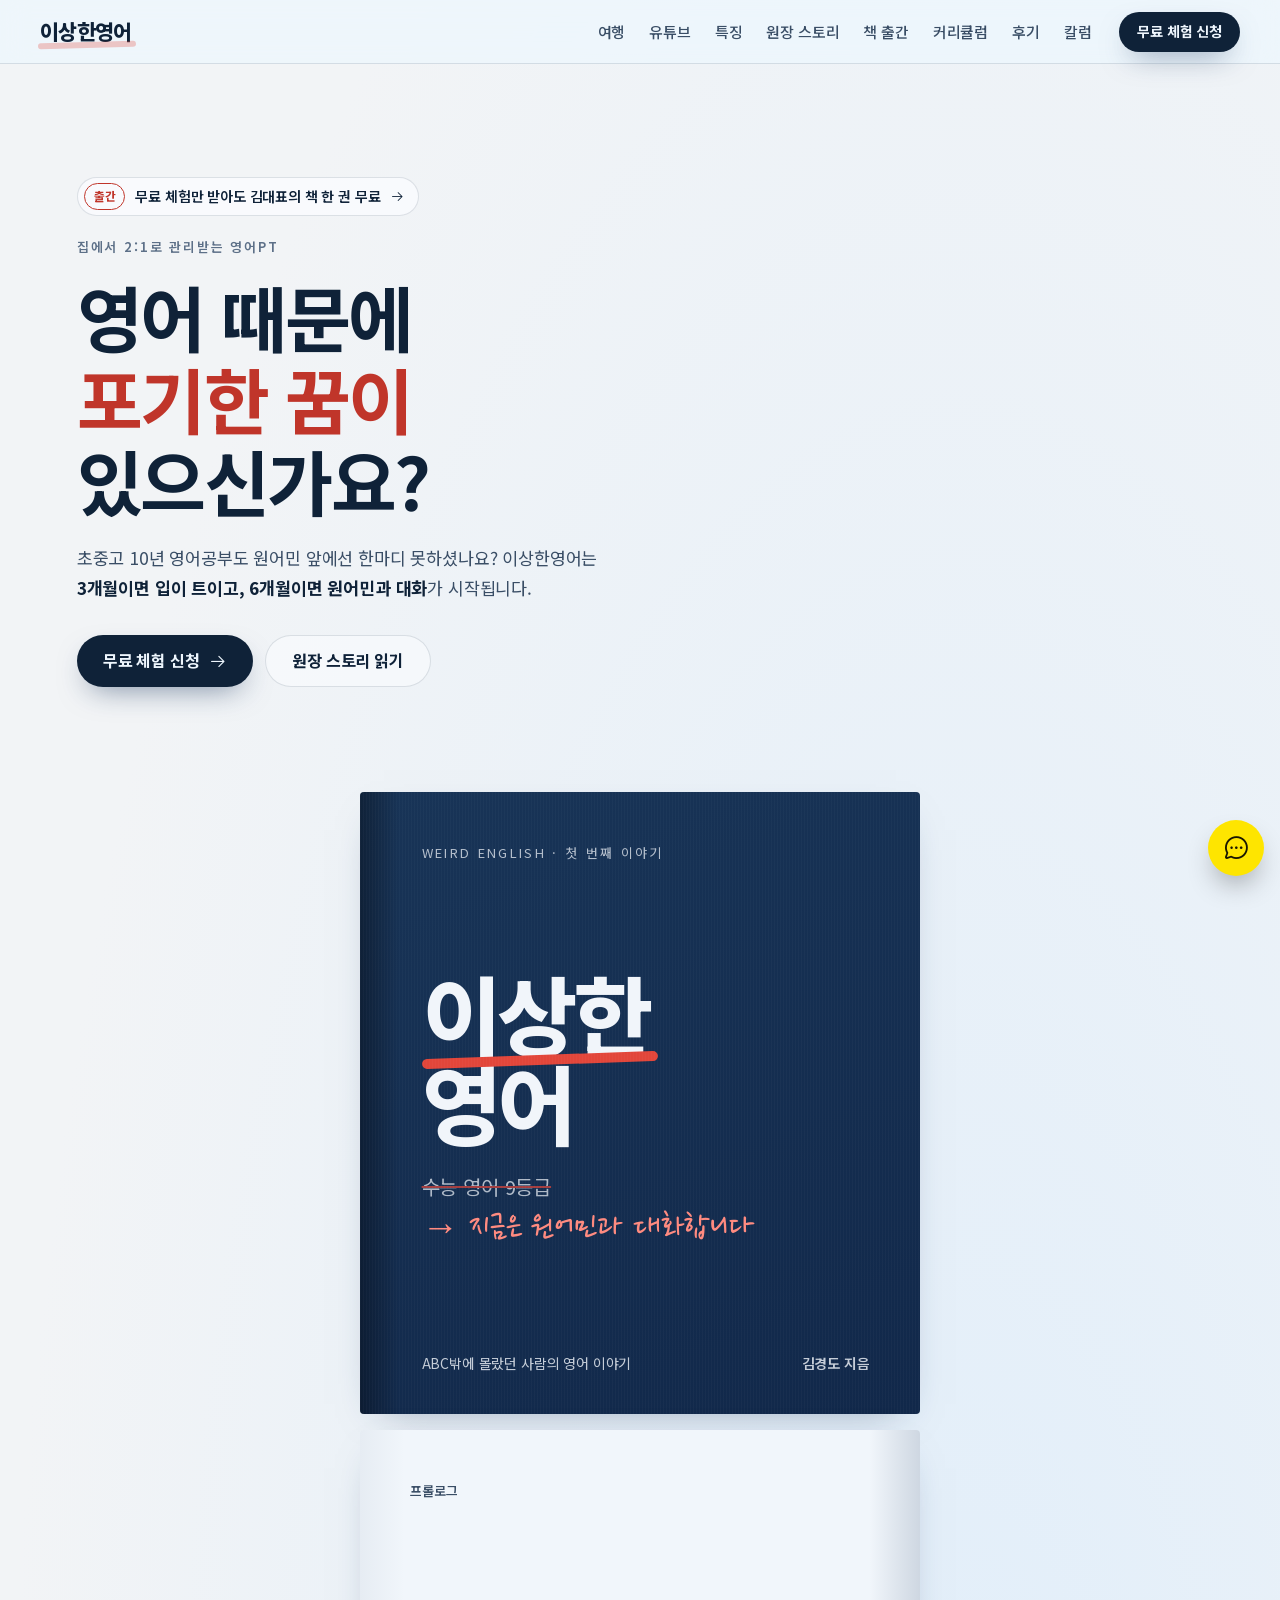
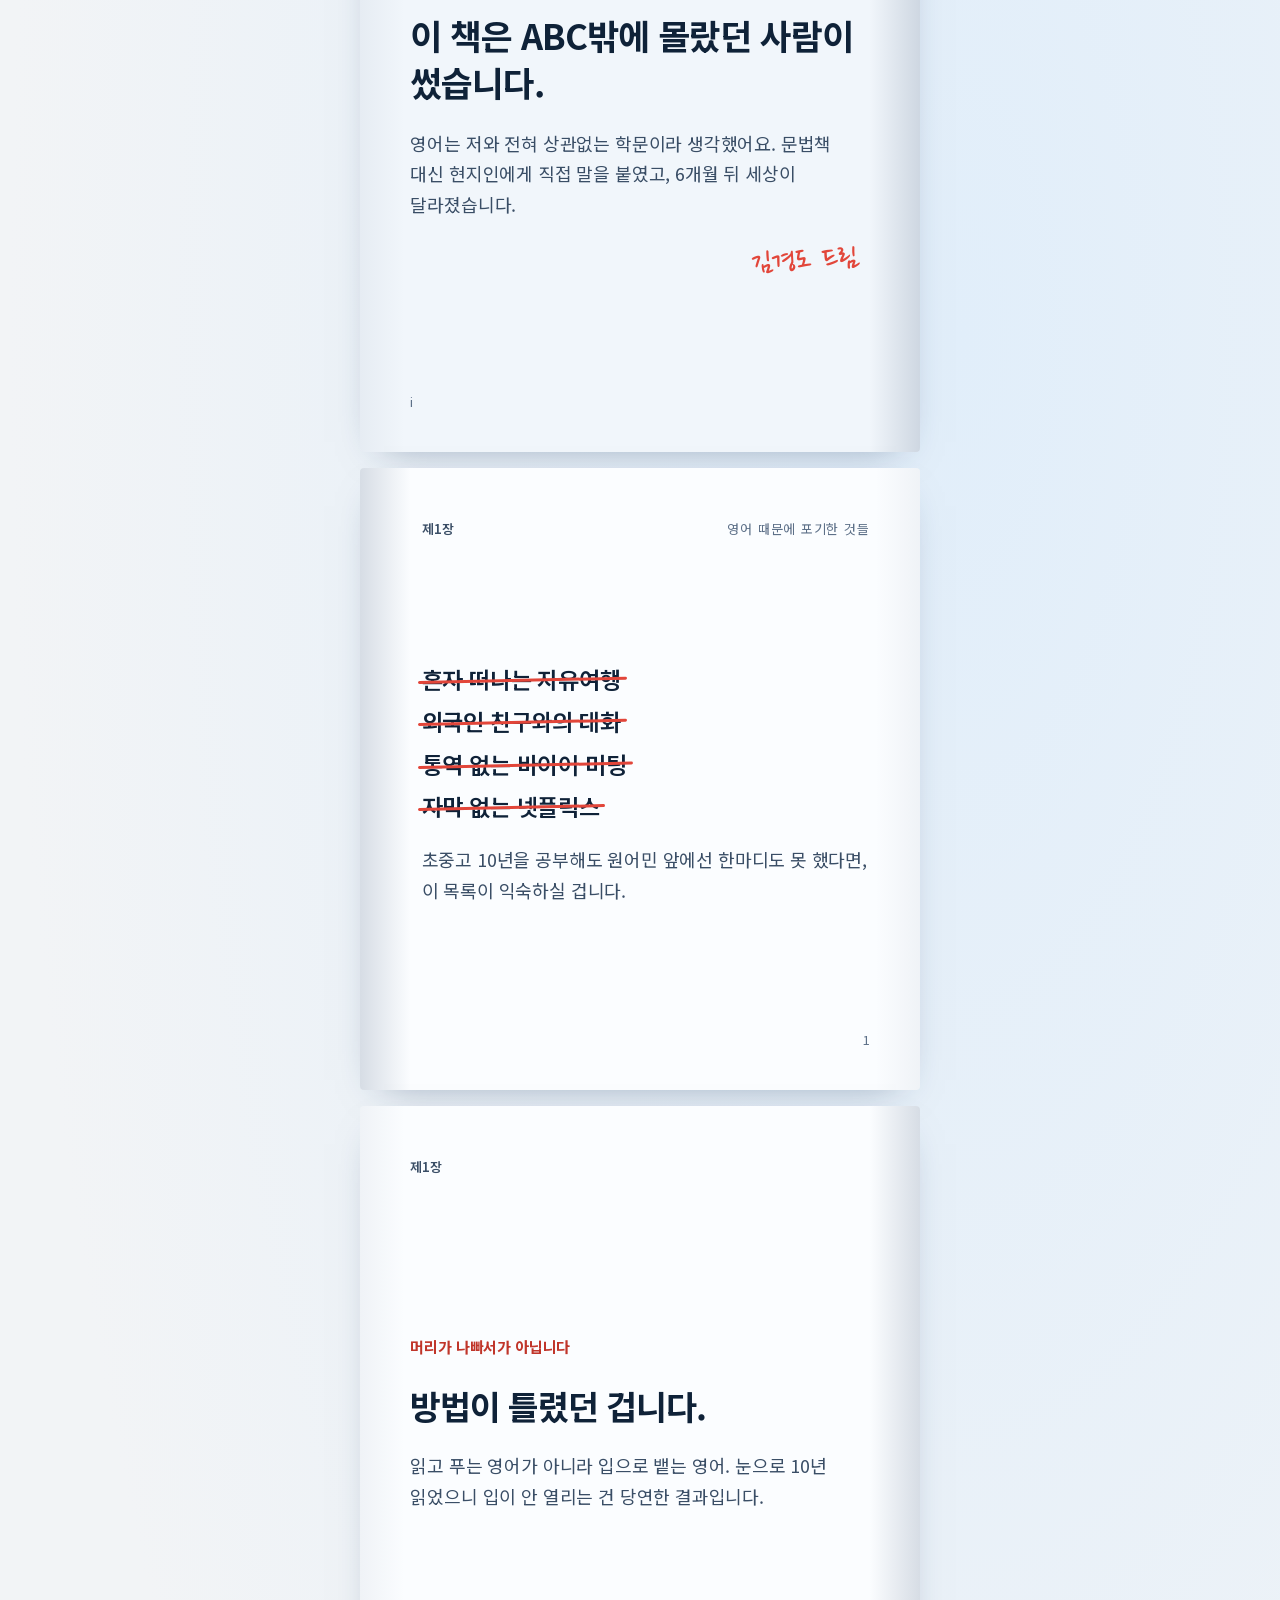
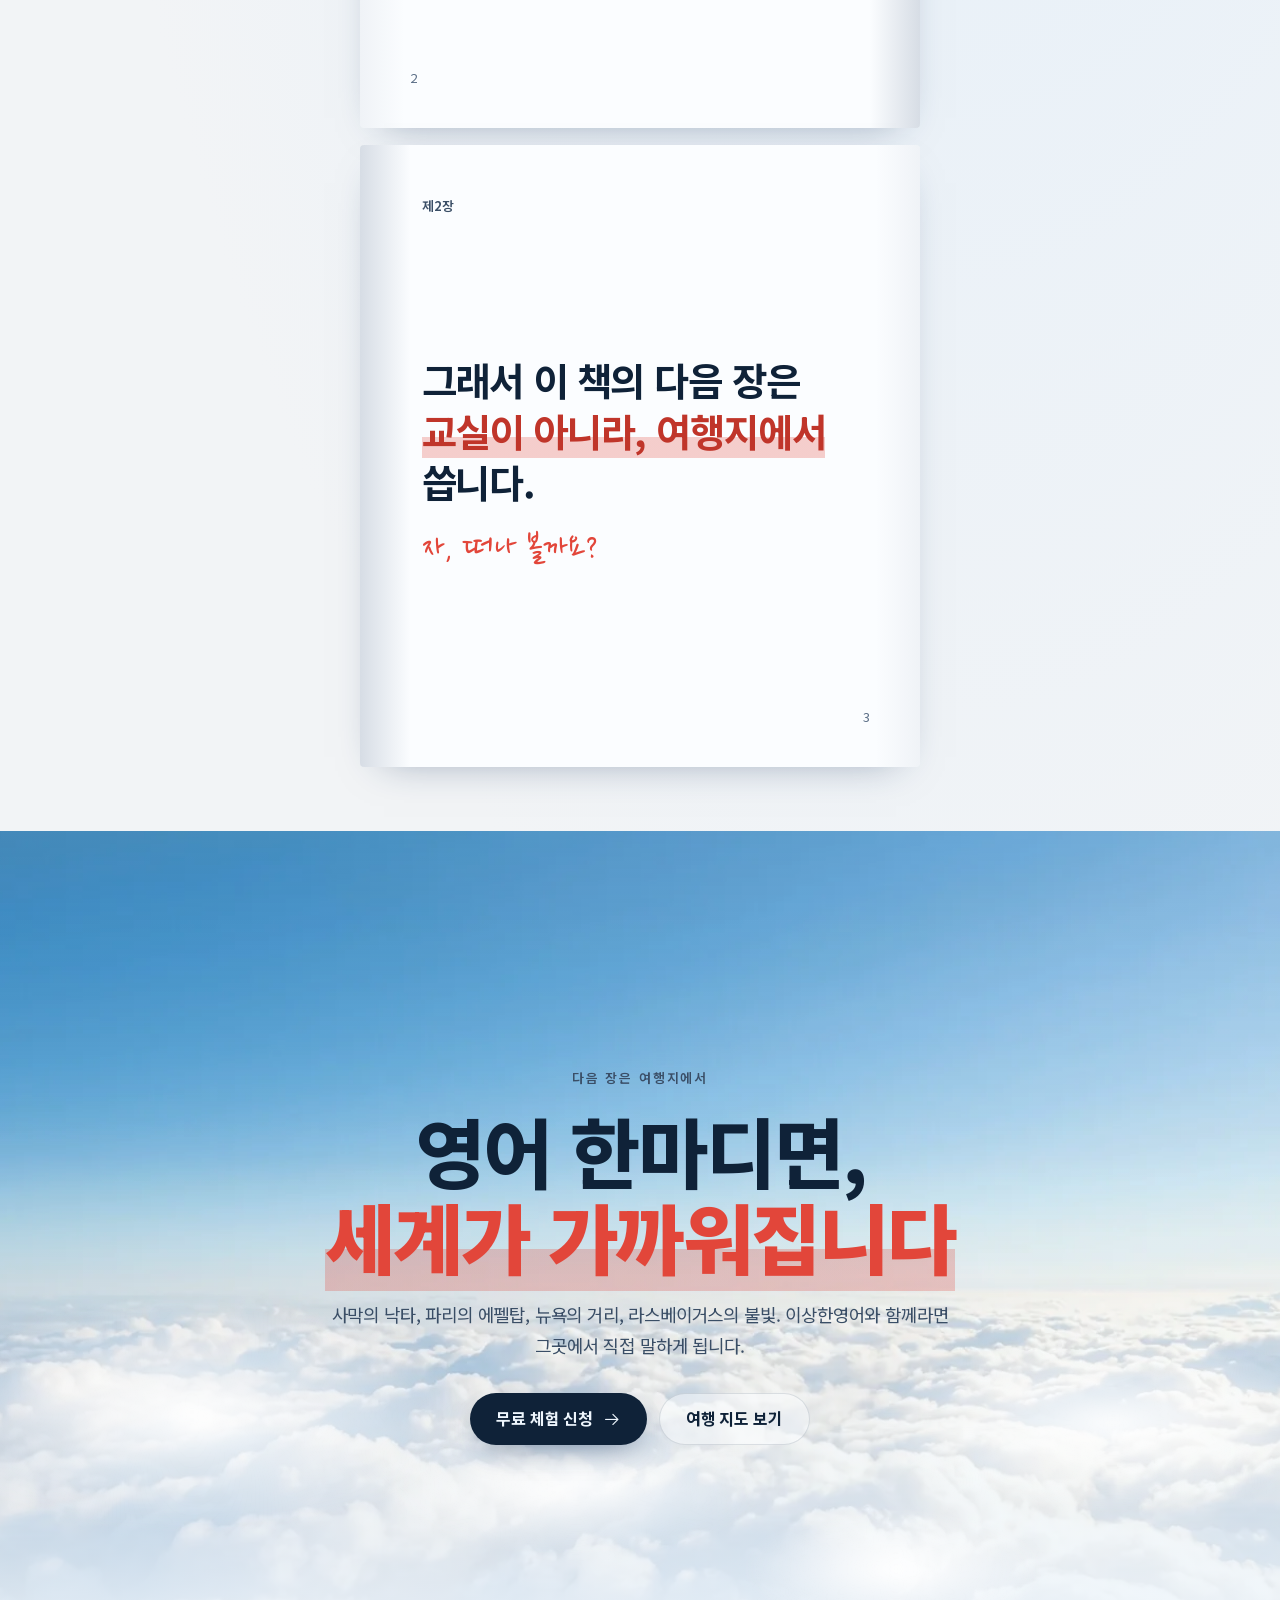
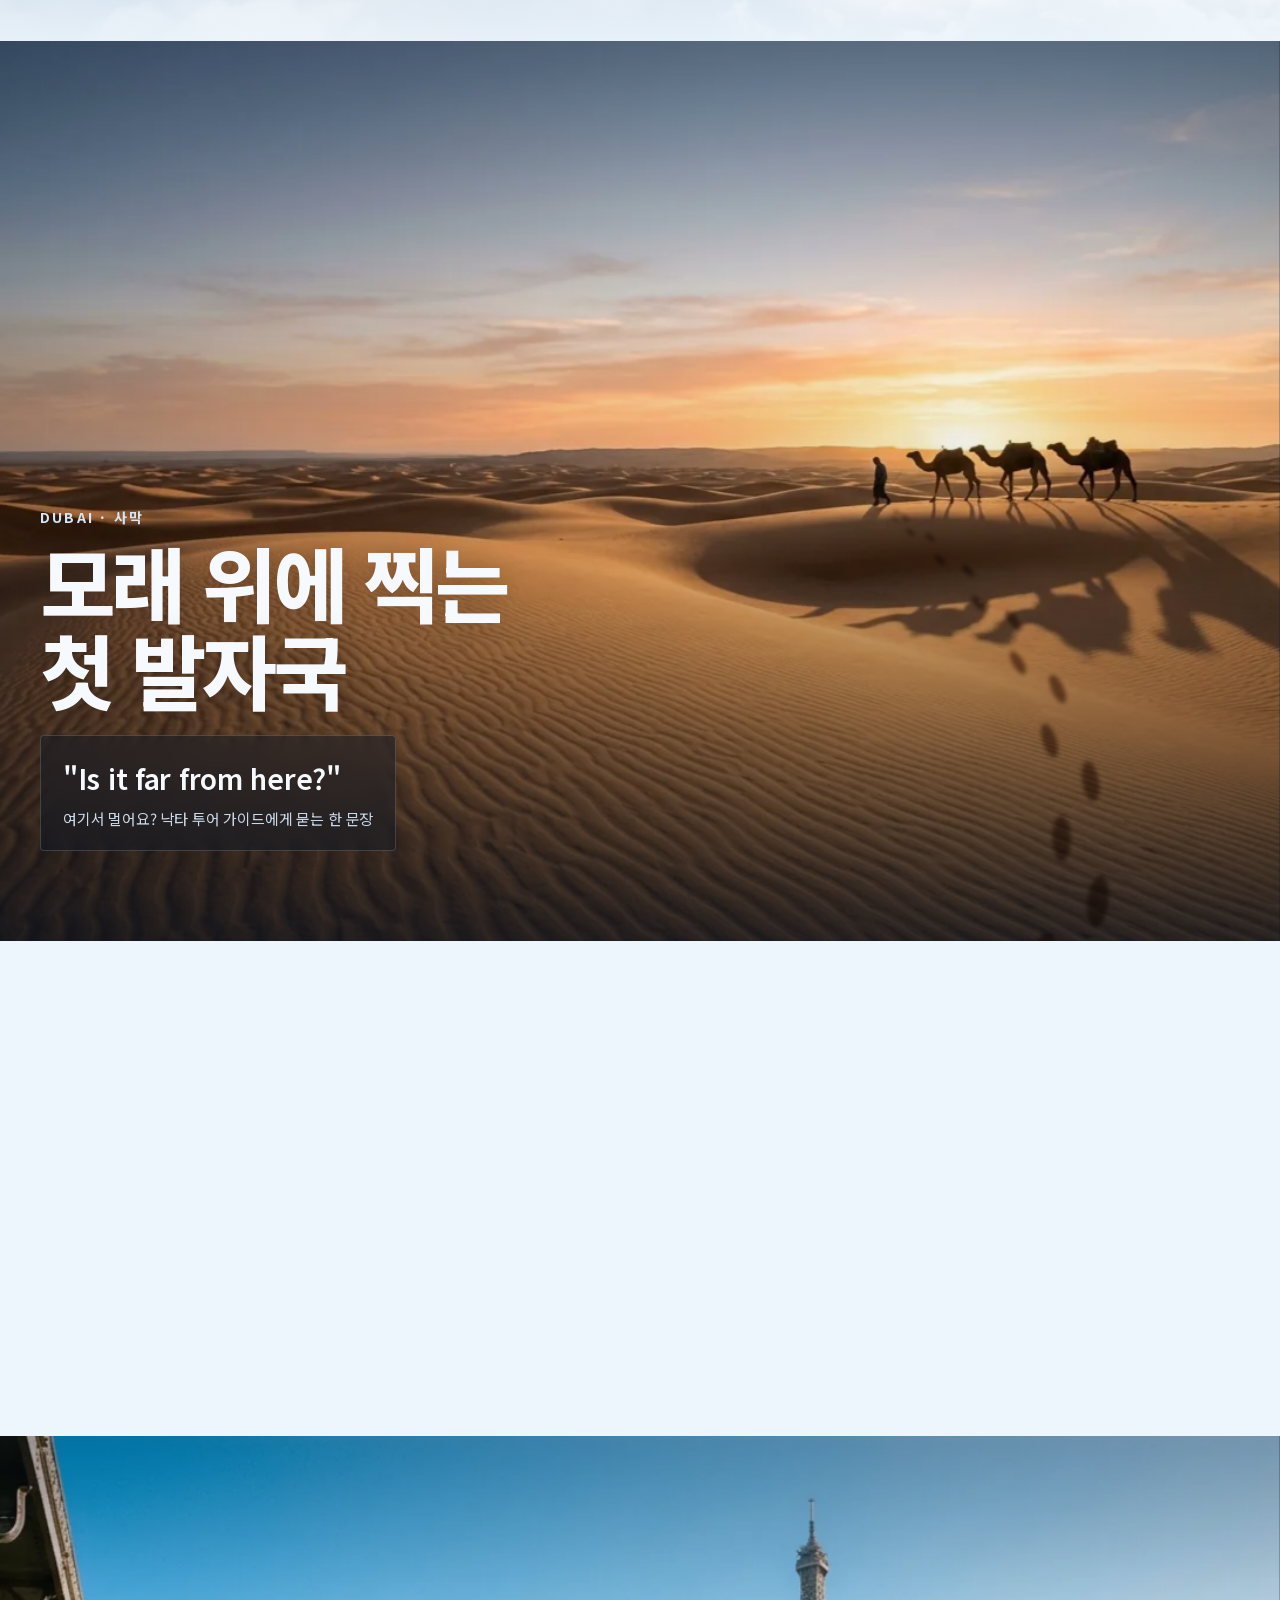
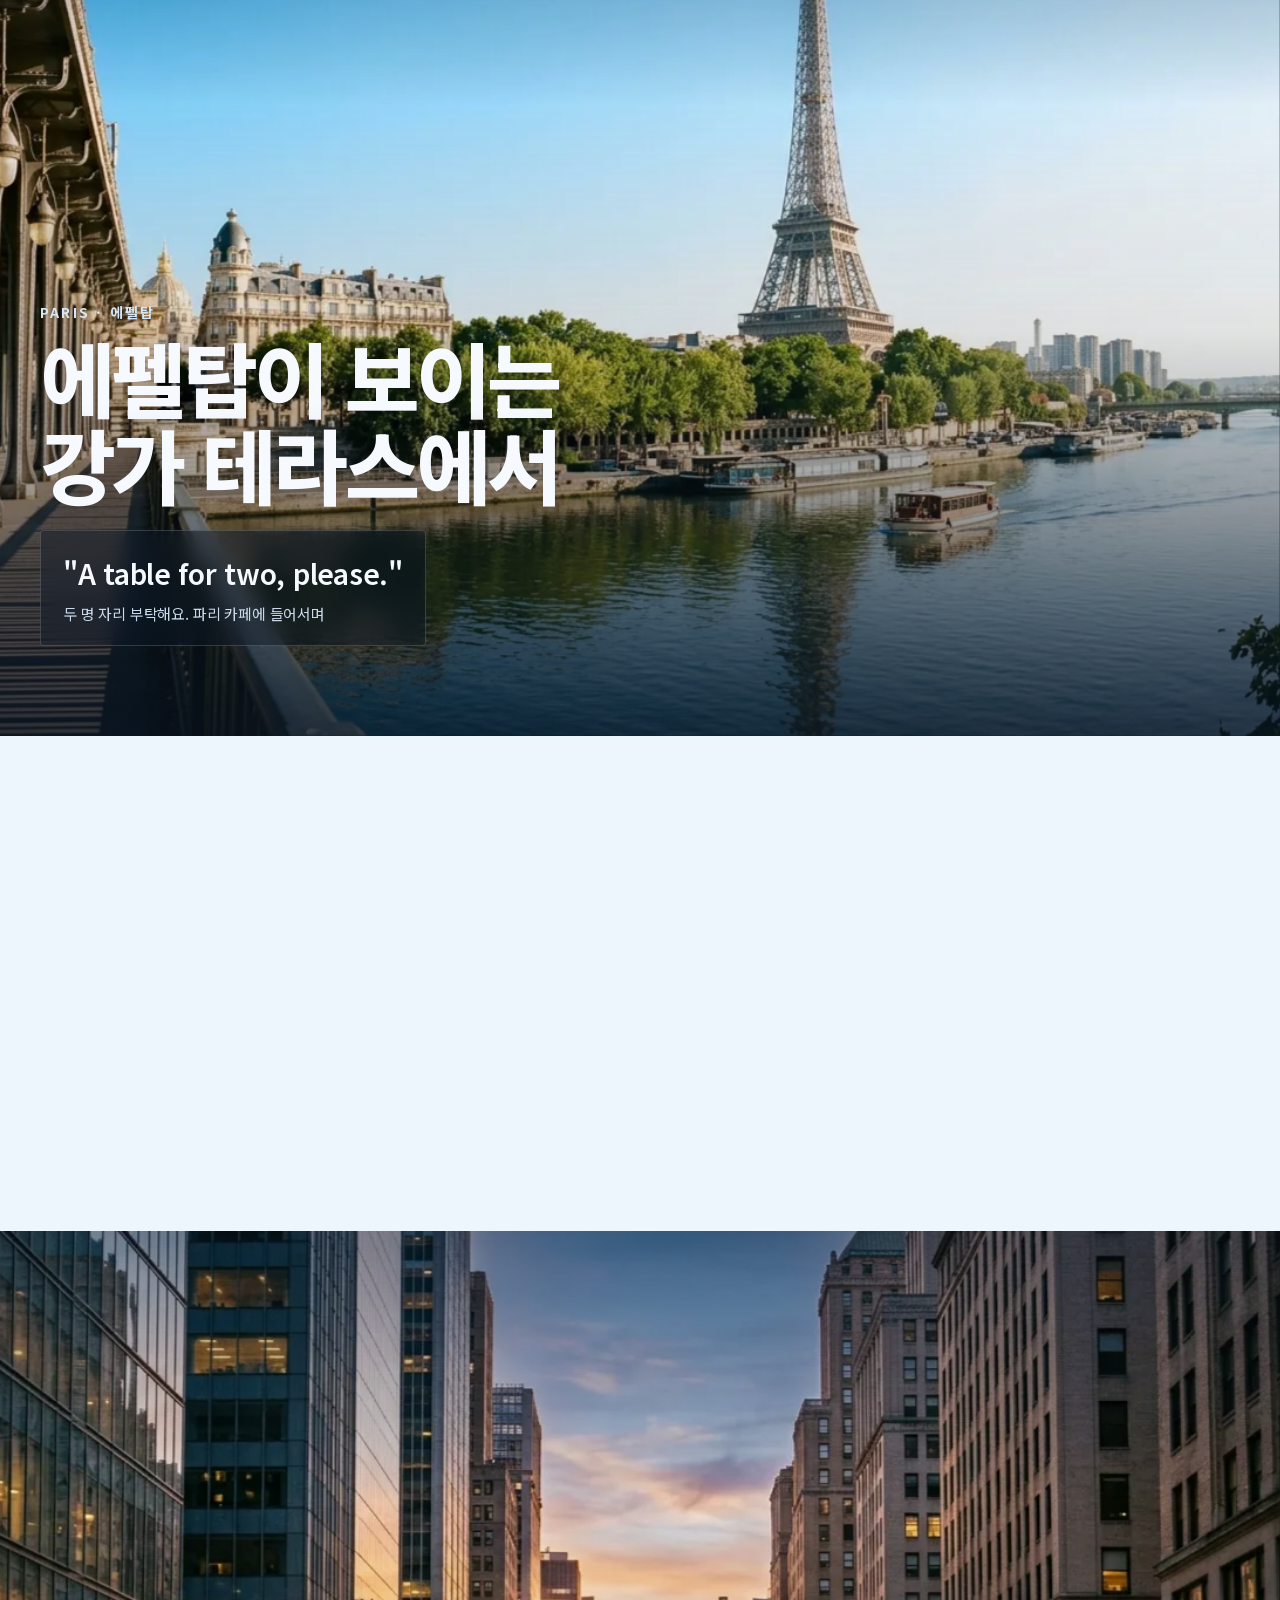
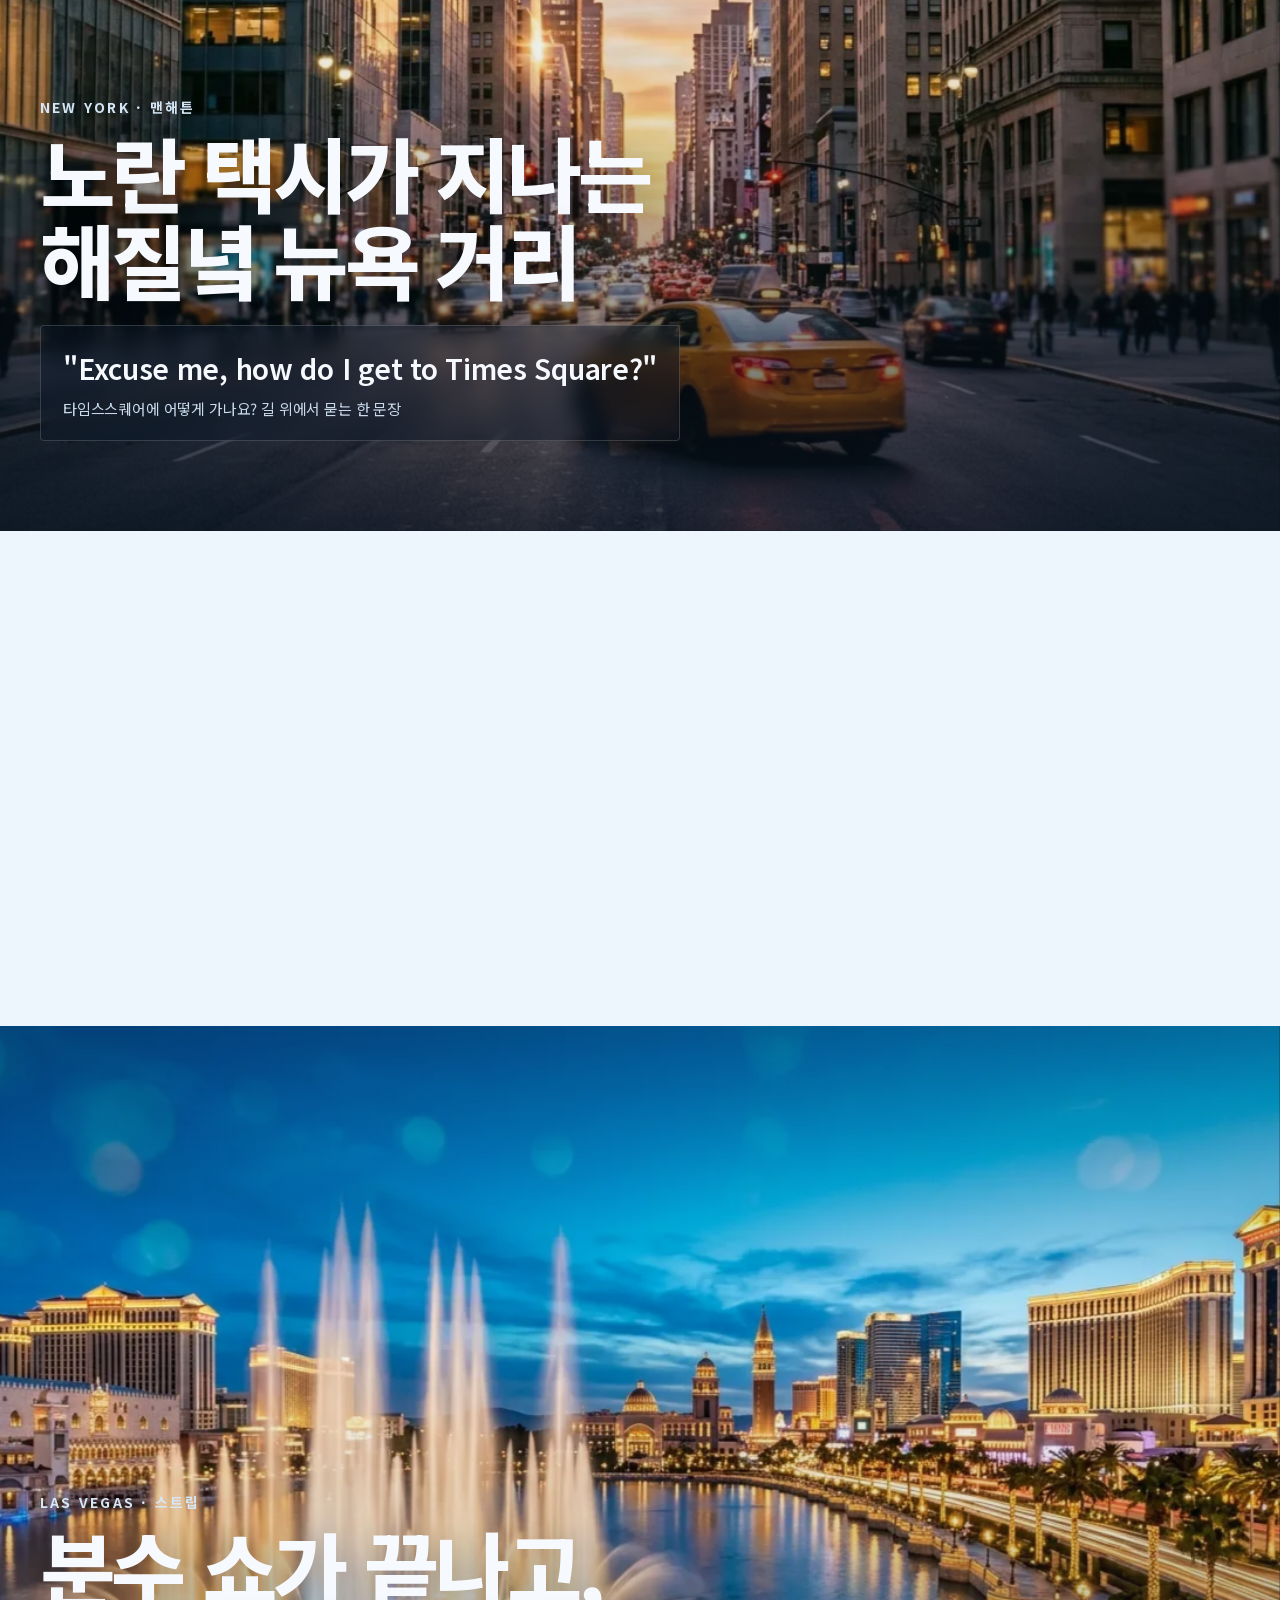
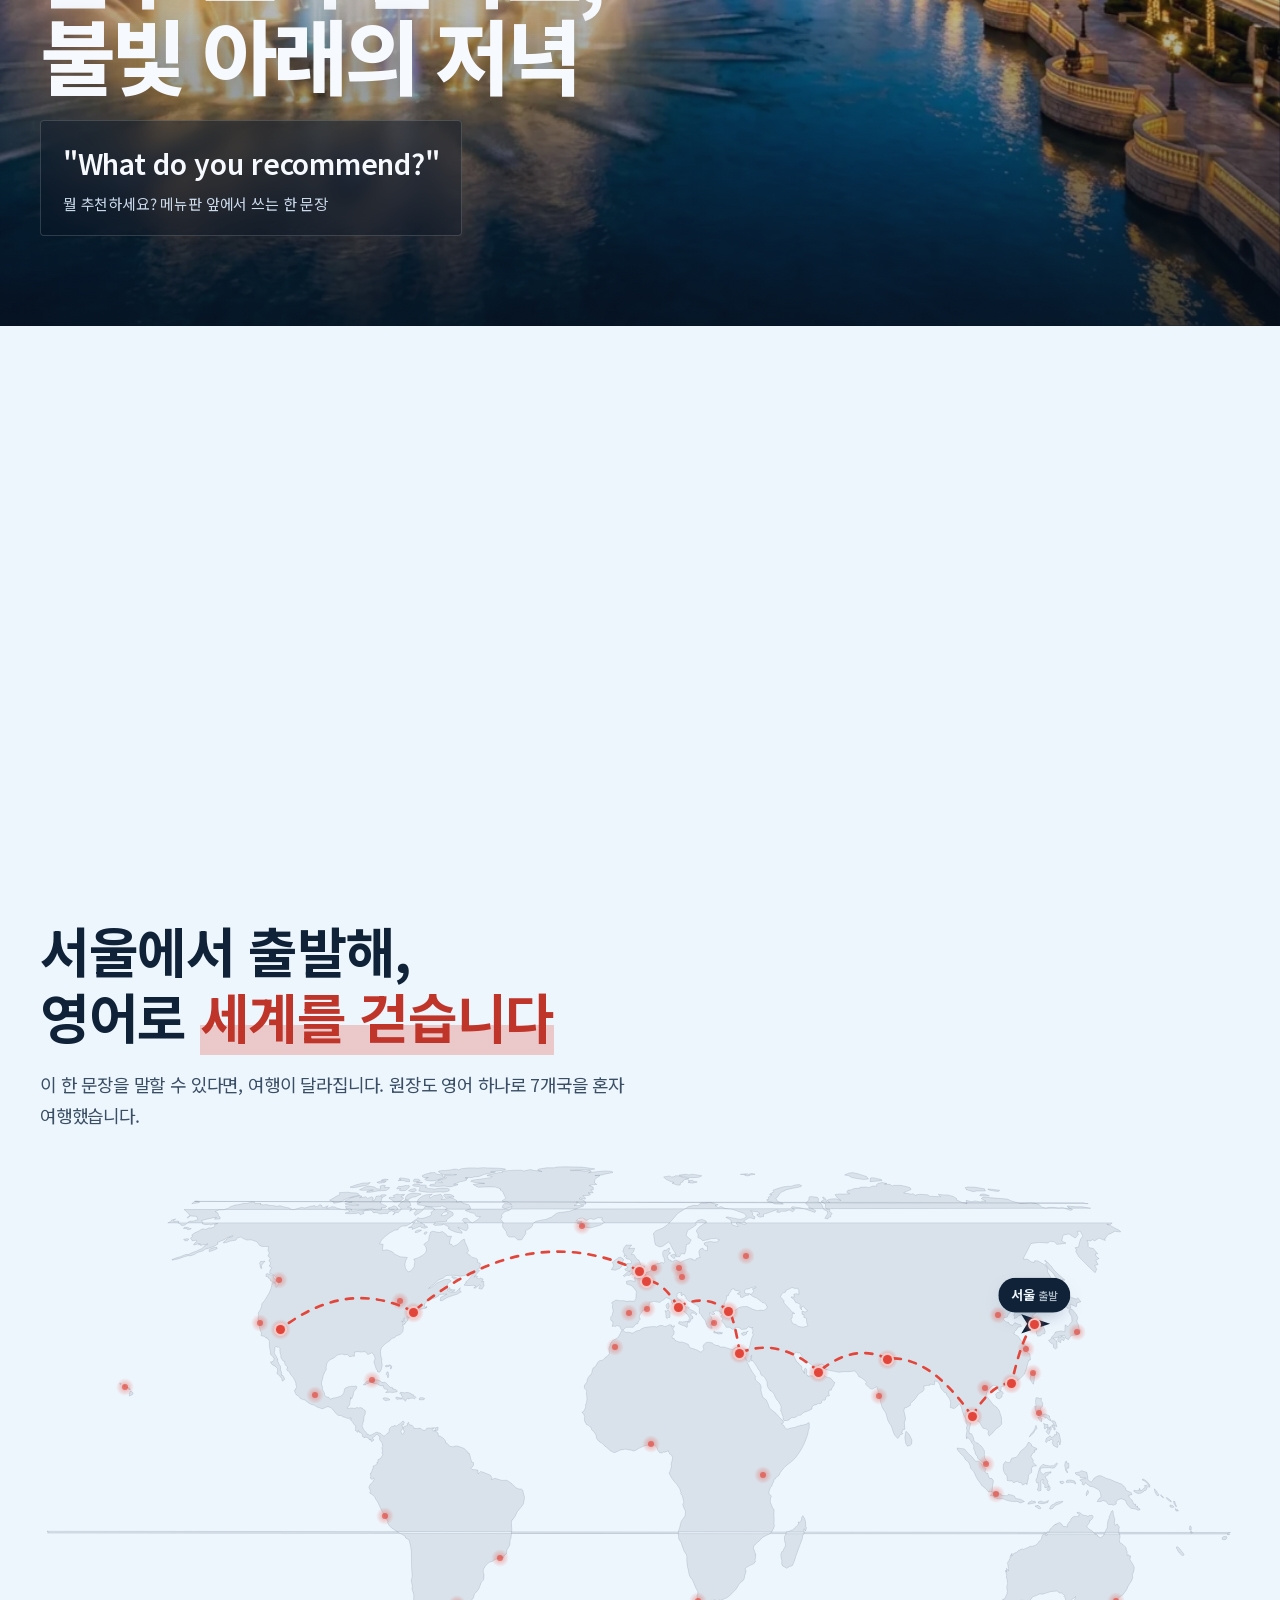
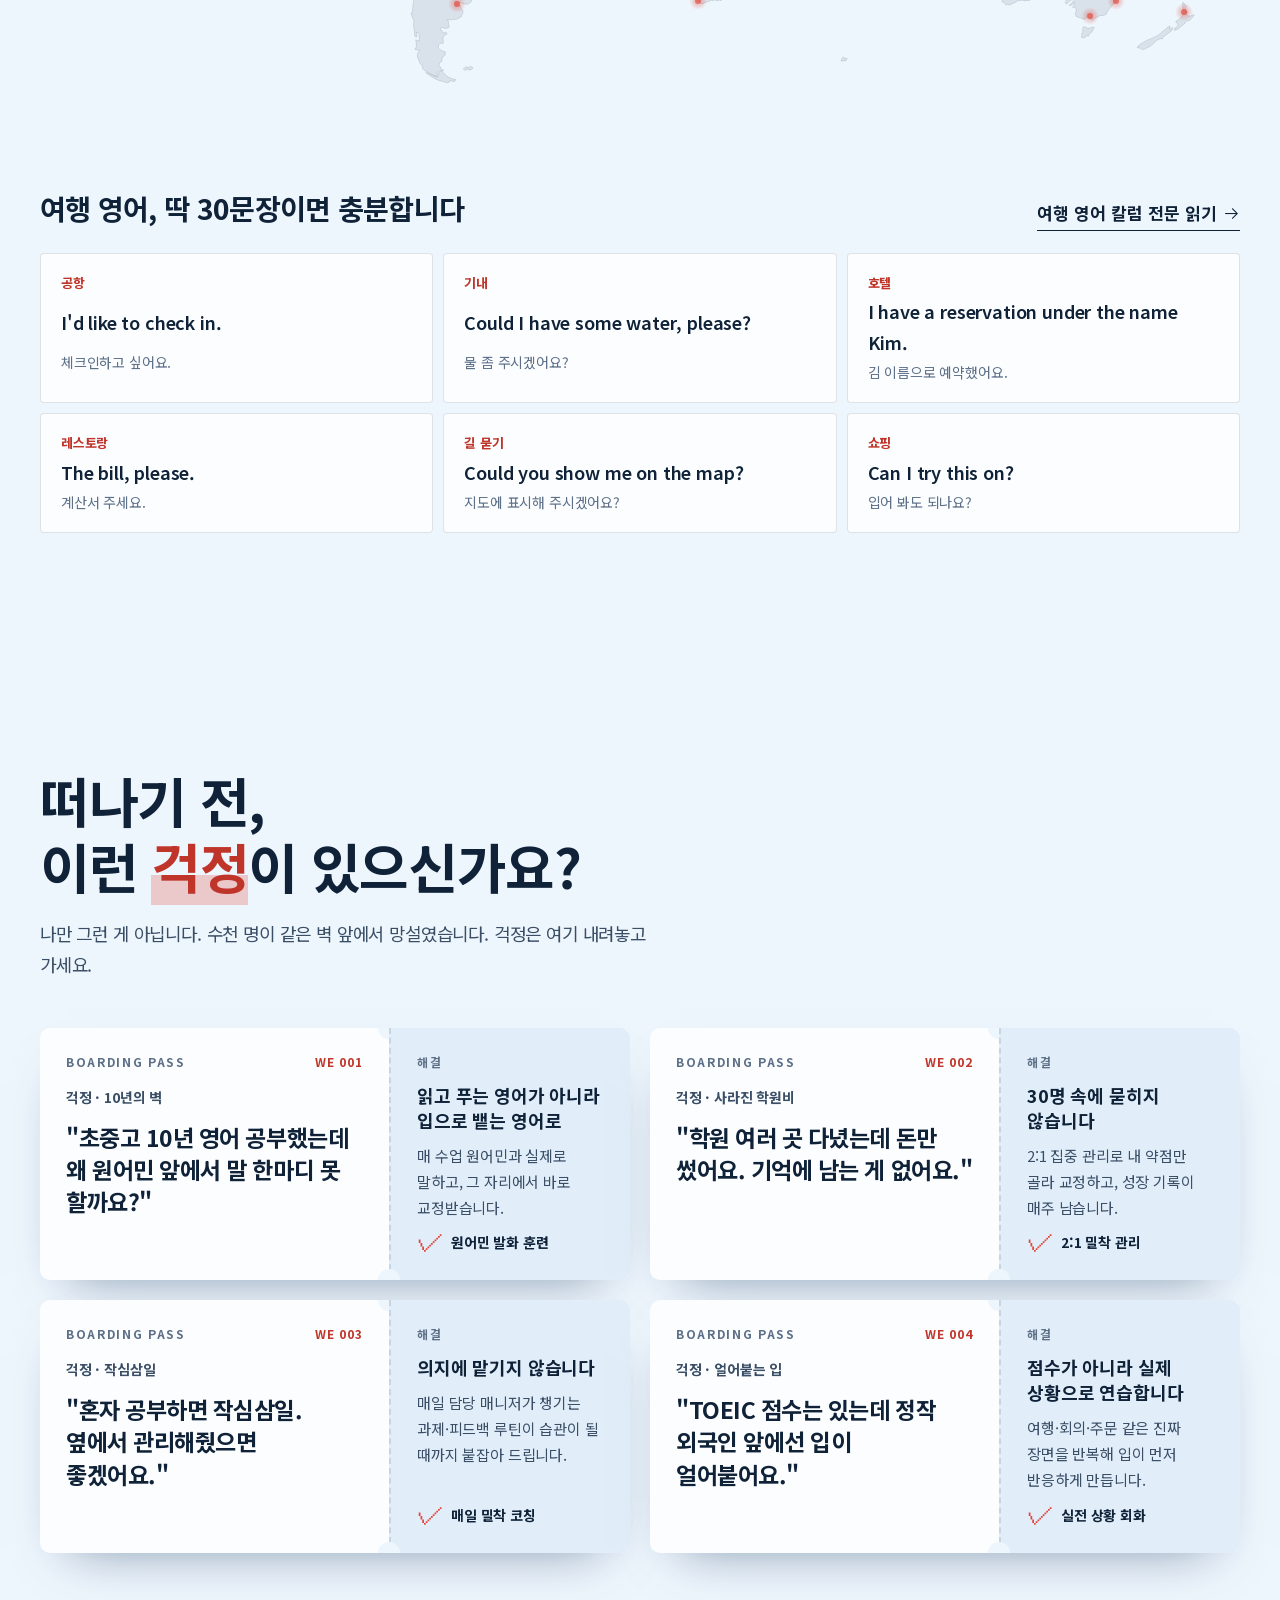
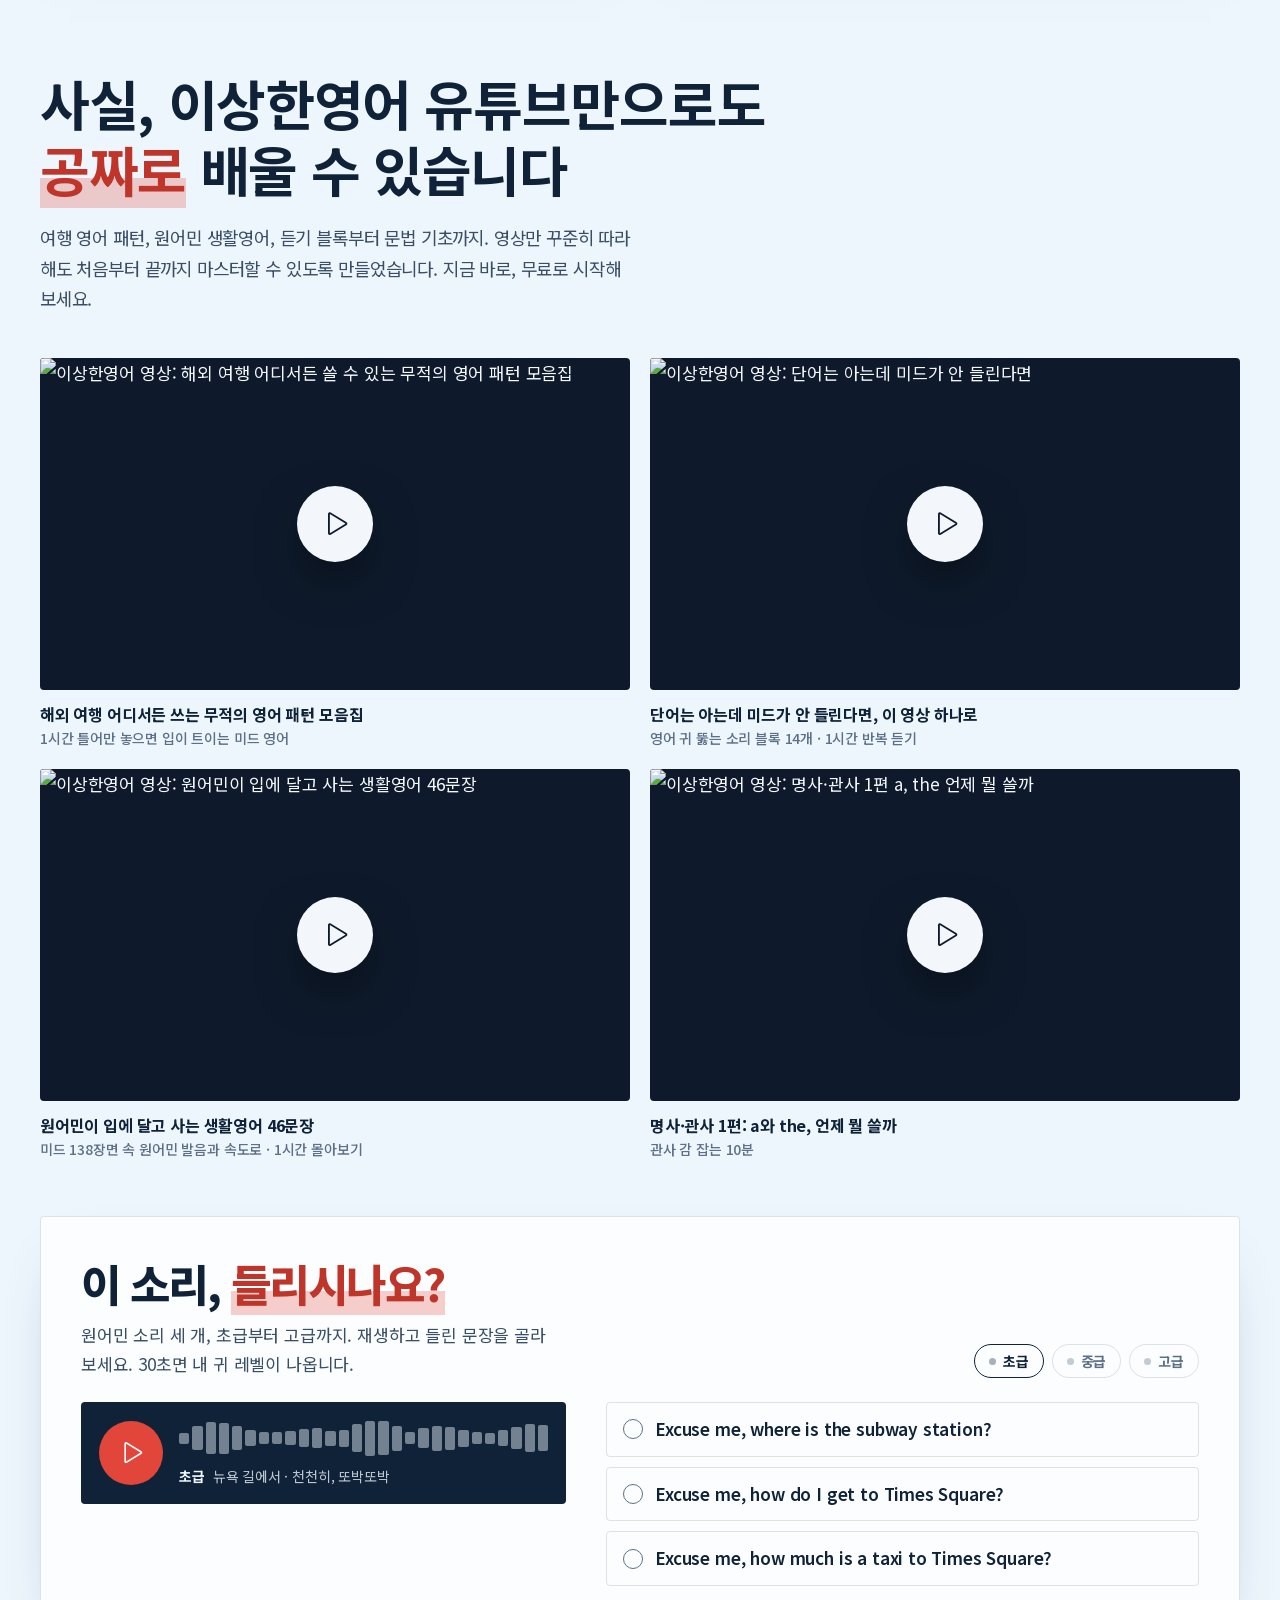
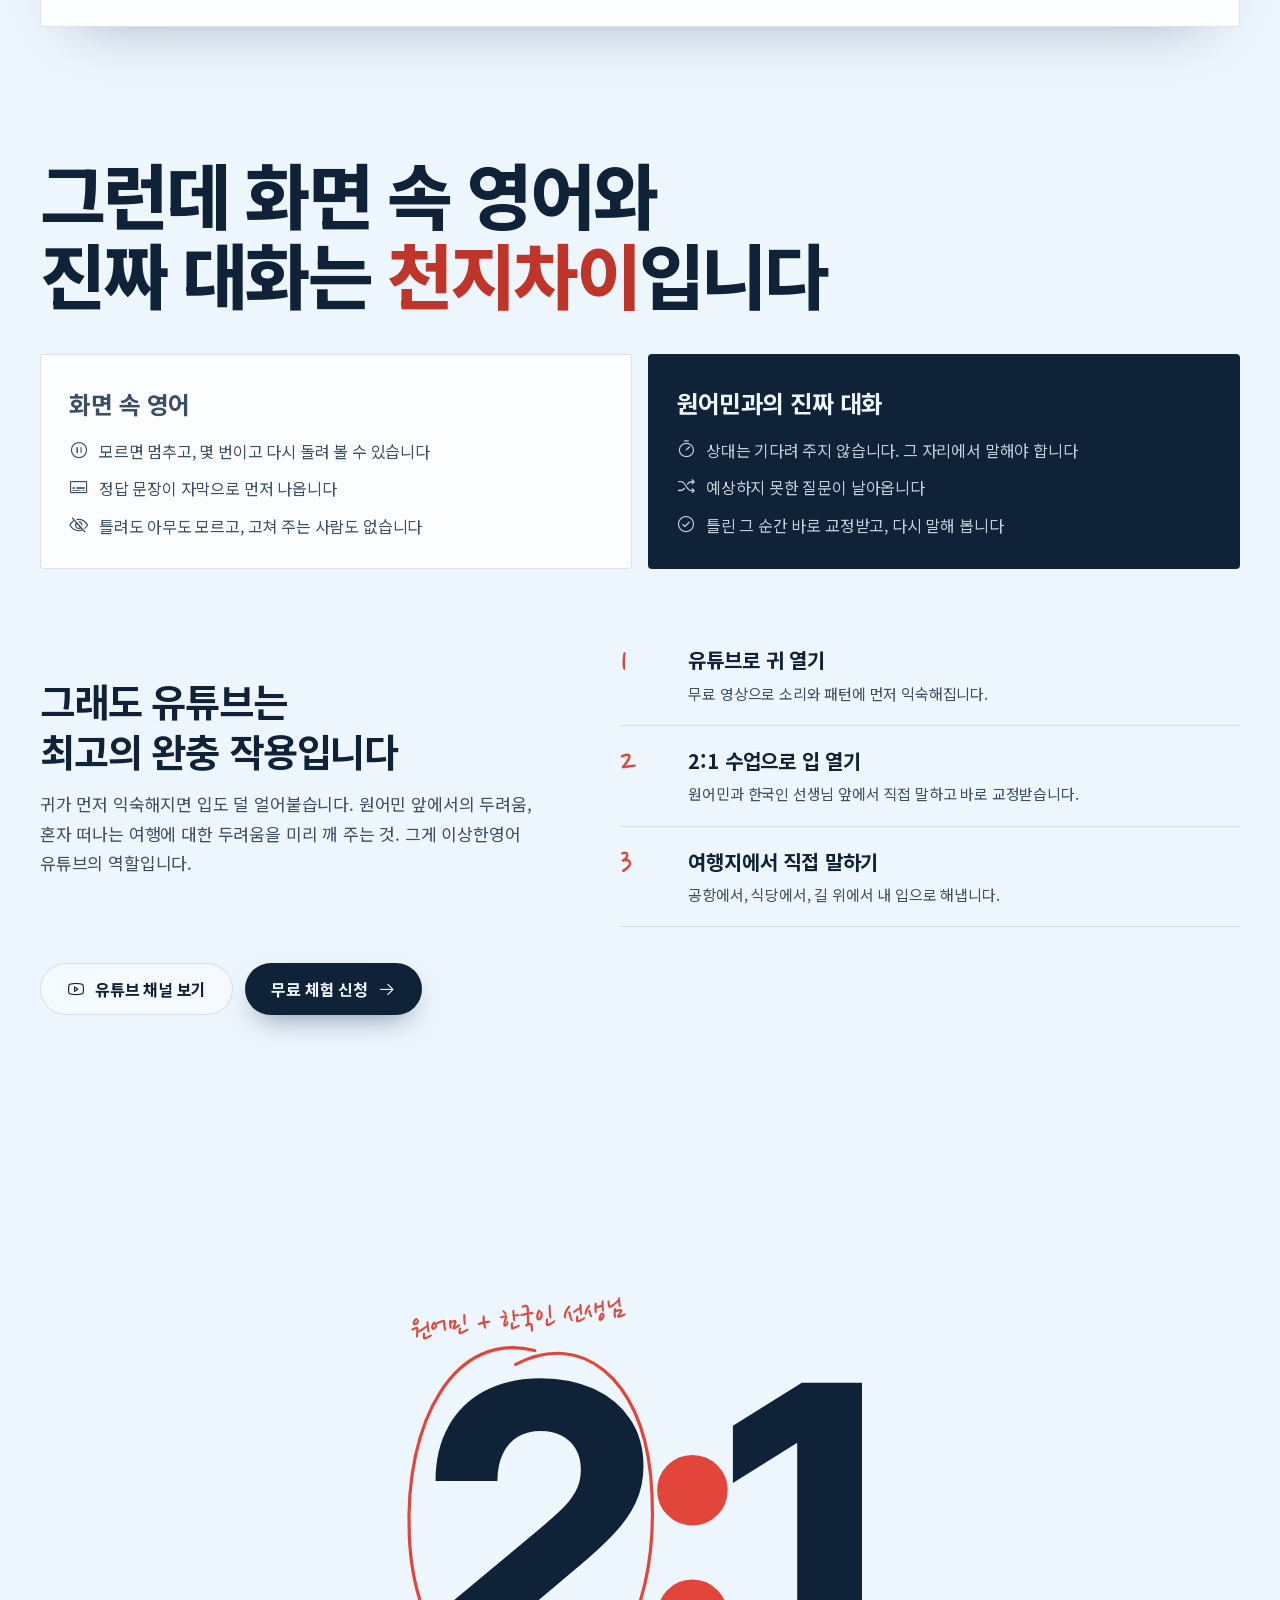
==== commit 51e32908: "전체 과정맵: 가운데 정렬 대신 사이트 틀에 맞춤(제목 왼쪽·카드 왼쪽 정렬·잉크색 선택) - 휴대폰: 그림 타일 5×2 꽉 채움, 설명 칸 = 큰 그림 | 이름·설명, 아래 하는" ====
--- a/index.html
+++ b/index.html
@@ -31,7 +31,7 @@
 <link rel="icon" href="/favicon.ico">
 <link rel="apple-touch-icon" href="/apple-touch-icon.png">
 <link rel="preload" href="assets/fonts/noto-kr.woff2?v=779e6461" as="font" type="font/woff2" crossorigin>
-<link rel="stylesheet" href="assets/style.css?v=3847b8df">
+<link rel="stylesheet" href="assets/style.css?v=eed9852a">
 <script>(function(d){d.classList.replace('no-js','js');try{if(CSS.supports('animation-timeline: view()')&&!matchMedia('(prefers-reduced-motion: reduce)').matches)d.classList.add('sd')}catch(e){}try{if(!sessionStorage.getItem('weIntro')){sessionStorage.setItem('weIntro','1');d.classList.add('intro-on')}}catch(e){}})(document.documentElement)</script>
 </head>
 <body>
--- a/assets/style.css
+++ b/assets/style.css
@@ -532,33 +532,41 @@
 .margin-note{margin-top:40px;display:grid;gap:10px;padding:28px 32px;border-radius:var(--r);background:var(--sheet);border:1px dashed color-mix(in srgb,var(--pen) 55%,transparent);max-width:820px}
 .margin-note .pen{font-size:32px}
 .margin-note .note-text{color:var(--ink-2)}
-/* 전체 과정맵(가운데 정렬): 그림 타일 10개(5×2) → 누르면 그 과정의 큰 그림·한 줄 설명·하는 일 3가지(그림 → 그림 → 그림) */
-.cmap{margin-top:clamp(80px,12vh,120px);text-align:center}
-.cmap .lead{margin-inline:auto}
-.cmap-grid{display:grid;grid-template-columns:repeat(5,minmax(0,1fr));gap:10px;max-width:760px;margin:28px auto 0}
-.cmap-tile{display:grid;justify-items:center;align-content:start;gap:8px;padding:14px 4px 12px;border-radius:var(--r);border:1px solid var(--line);background:var(--sheet);color:var(--ink);cursor:pointer;
-  transition:transform .25s var(--ease),border-color .2s ease,background-color .2s ease}
+/* 전체 과정맵: 다른 구간과 같은 틀(제목 왼쪽, 카드 왼쪽 정렬, 고른 것은 잉크색 · 빨강은 큰 그림에만)
+   휴대폰: 그림 타일 5×2 꽉 채움 → 설명 칸(큰 그림 | 이름·설명, 아래 하는 일 3가지 그림 흐름)
+   PC: 타일 10개 한 줄 → 설명 칸(왼쪽 그림·설명 | 오른쪽 그림 흐름) */
+.cmap{margin-top:clamp(80px,12vh,120px)}
+.cmap-grid{display:grid;grid-template-columns:repeat(5,minmax(0,1fr));gap:8px;margin-top:24px}
+.cmap-tile{display:grid;justify-items:center;align-content:start;gap:7px;padding:12px 4px 10px;border-radius:var(--r);border:1px solid var(--line);background:var(--sheet);color:var(--ink);cursor:pointer;
+  transition:transform .25s var(--ease),border-color .2s ease,background-color .2s ease,color .2s ease}
 .cmap-tile:hover{transform:translateY(-2px);border-color:var(--ink)}
 .cmap-tile:focus-visible{outline:2px solid var(--pen);outline-offset:2px}
-.cmap-ic{width:48px;height:48px;border-radius:50%;display:grid;place-items:center;font-size:25px;background:var(--bg-2);color:var(--ink);
-  transition:background-color .25s ease,color .25s ease,transform .4s cubic-bezier(.34,1.56,.64,1)}
-.cmap-nm{font-size:13px;font-weight:700;line-height:1.25;word-break:keep-all}
-.cmap-tile[aria-selected="true"]{border-color:var(--pen);background:color-mix(in srgb,var(--pen) 7%,var(--sheet))}
-.cmap-tile[aria-selected="true"] .cmap-ic{background:var(--pen);color:#fff;transform:scale(1.08)}
-.cmap-panel{margin:16px auto 0;max-width:760px;padding:26px 18px 22px;border-radius:var(--r);background:var(--sheet);border:1px solid var(--line);display:grid;justify-items:center;gap:10px;
-  animation:cmapIn .45s var(--ease) both}
+.cmap-ic{width:44px;height:44px;border-radius:50%;display:grid;place-items:center;font-size:23px;background:var(--bg-2);color:var(--ink);transition:background-color .2s ease,color .2s ease}
+.cmap-nm{font-size:12.5px;font-weight:700;line-height:1.25;word-break:keep-all;text-align:center}
+.cmap-tile[aria-selected="true"]{background:var(--ink);border-color:var(--ink);color:var(--bg)}
+.cmap-tile[aria-selected="true"] .cmap-ic{background:color-mix(in srgb,var(--bg) 16%,transparent);color:var(--bg)}
+.cmap-panel{margin-top:12px;padding:22px 20px 20px;border-radius:var(--r);background:var(--sheet);border:1px solid var(--line);
+  display:grid;grid-template-columns:auto minmax(0,1fr);grid-template-areas:"ic name" "ic text" "steps steps" "link link";column-gap:16px;row-gap:4px;align-items:start;
+  animation:cmapIn .4s var(--ease) both}
 .cmap-panel[hidden]{display:none}
-.cmap-big{width:76px;height:76px;border-radius:50%;display:grid;place-items:center;font-size:40px;color:#fff;background:var(--pen);box-shadow:0 14px 30px -14px rgb(226 70 58 / .7)}
-.cmap-panel h4{font-size:22px;font-weight:800;letter-spacing:-.02em}
-.cmap-panel .cmap-text{color:var(--ink-2);font-size:15.5px;max-width:46ch}
-.cmap-steps{list-style:none;margin:8px 0 2px;padding:0;display:flex;justify-content:center;align-items:flex-start;gap:14px}
-.cmap-steps li{position:relative;display:grid;justify-items:center;gap:7px;width:88px;font-size:13px;font-weight:700;line-height:1.3;color:var(--ink);word-break:keep-all}
-.cmap-steps li + li::before{content:"→";position:absolute;left:-15px;top:12px;color:var(--pen);font-weight:700}
-.cmap-sic{width:46px;height:46px;border-radius:14px;display:grid;place-items:center;font-size:23px;background:var(--bg-2);color:var(--pen-ink)}
-.cmap-panel a{font-weight:700;font-size:15px;margin-top:6px}
-@keyframes cmapIn{from{opacity:0;transform:translateY(10px)}}
-@media (max-width:767px){.cmap-grid{gap:6px}.cmap-tile{padding:11px 2px 9px;gap:6px}.cmap-ic{width:40px;height:40px;font-size:21px}.cmap-nm{font-size:12px}
-  .cmap-steps{gap:10px}.cmap-steps li{width:80px;font-size:12.5px}.cmap-steps li + li::before{left:-12px}}
+.cmap-big{grid-area:ic;width:56px;height:56px;border-radius:50%;display:grid;place-items:center;font-size:30px;color:#fff;background:var(--pen)}
+.cmap-panel h4{grid-area:name;font-size:20px;font-weight:800;letter-spacing:-.02em;line-height:1.3;align-self:end}
+.cmap-panel .cmap-text{grid-area:text;color:var(--ink-2);font-size:15px;line-height:1.6}
+.cmap-steps{grid-area:steps;list-style:none;margin:16px 0 0;padding:16px 0 0;border-top:1px dashed var(--line);display:grid;grid-template-columns:repeat(3,minmax(0,1fr));gap:12px}
+.cmap-steps li{position:relative;display:grid;justify-items:center;gap:7px;font-size:13px;font-weight:700;line-height:1.3;color:var(--ink);text-align:center;word-break:keep-all}
+.cmap-steps li + li::before{content:"→";position:absolute;left:-12px;top:12px;color:var(--pen);font-weight:700}
+.cmap-sic{width:44px;height:44px;border-radius:12px;display:grid;place-items:center;font-size:22px;background:var(--bg-2);color:var(--pen-ink)}
+.cmap-panel a{grid-area:link;justify-self:start;margin-top:14px;font-weight:700;font-size:15px}
+@keyframes cmapIn{from{opacity:0;transform:translateY(8px)}}
+@media (min-width:960px){
+  .cmap-grid{grid-template-columns:repeat(10,minmax(0,1fr));gap:10px}
+  .cmap-ic{width:48px;height:48px;font-size:25px}
+  .cmap-nm{font-size:13px}
+  .cmap-panel{grid-template-columns:auto minmax(0,1fr) minmax(0,1.1fr);grid-template-areas:"ic name steps" "ic text steps" "ic link steps";column-gap:24px;padding:28px 32px}
+  .cmap-big{width:72px;height:72px;font-size:38px}
+  .cmap-panel h4{font-size:22px}
+  .cmap-steps{margin:0;padding:0 0 0 28px;border-top:0;border-left:1px dashed var(--line);align-self:center}
+}
 
 /* ---------- 9. 후기 ---------- */
 .stats{display:grid;grid-template-columns:repeat(3,1fr);gap:10px;margin-top:44px}
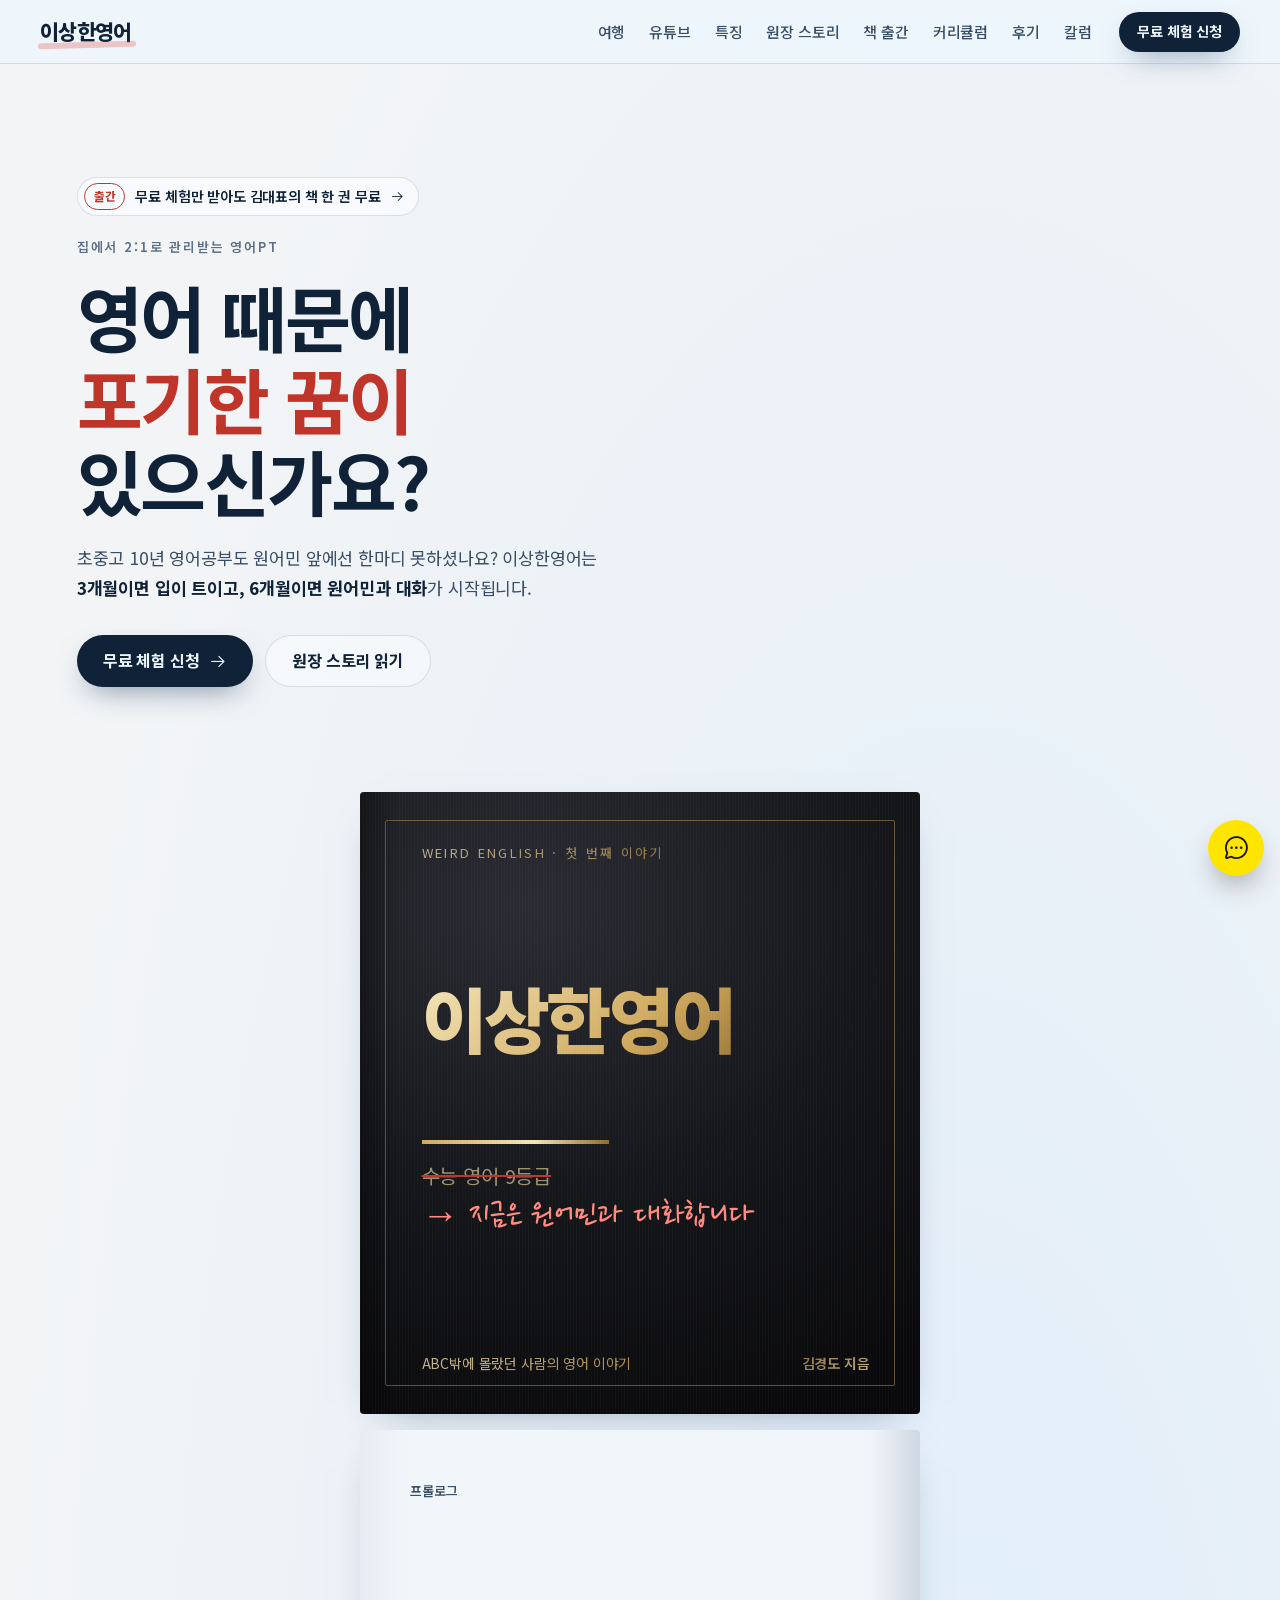
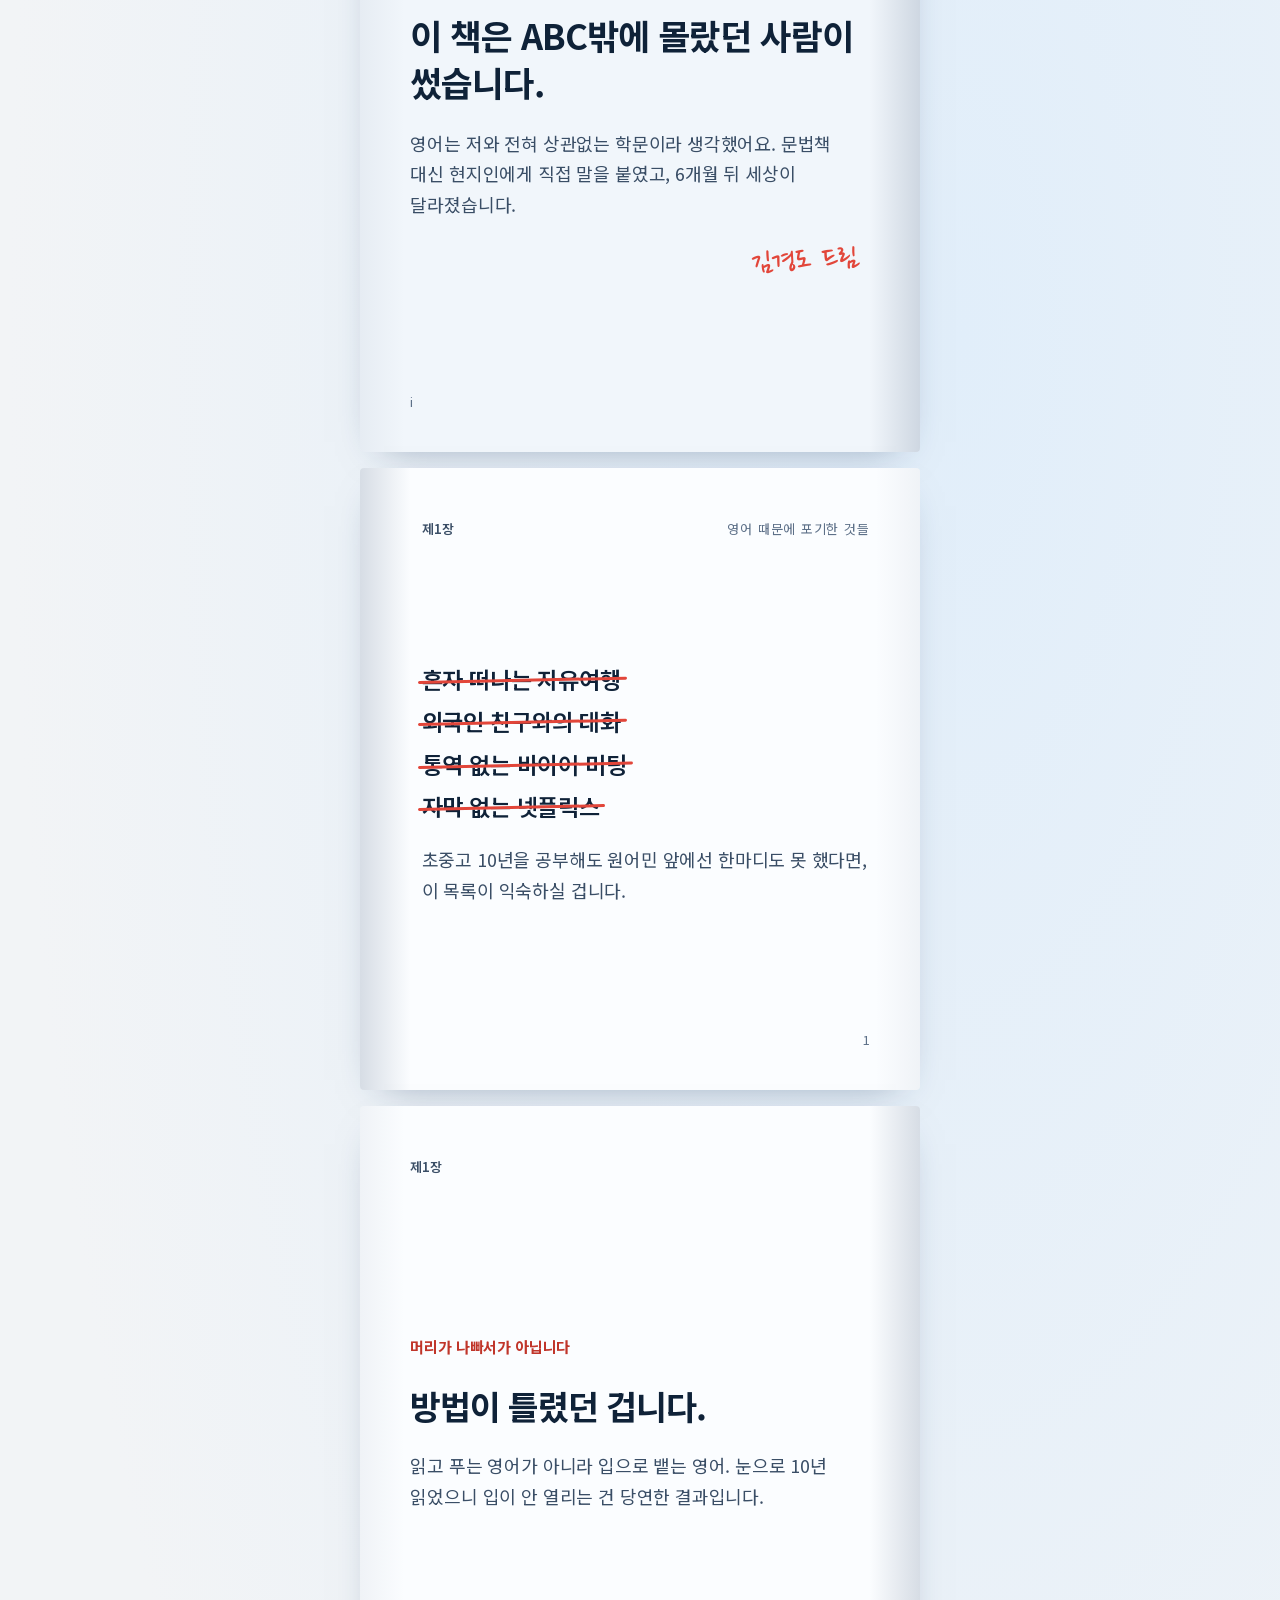
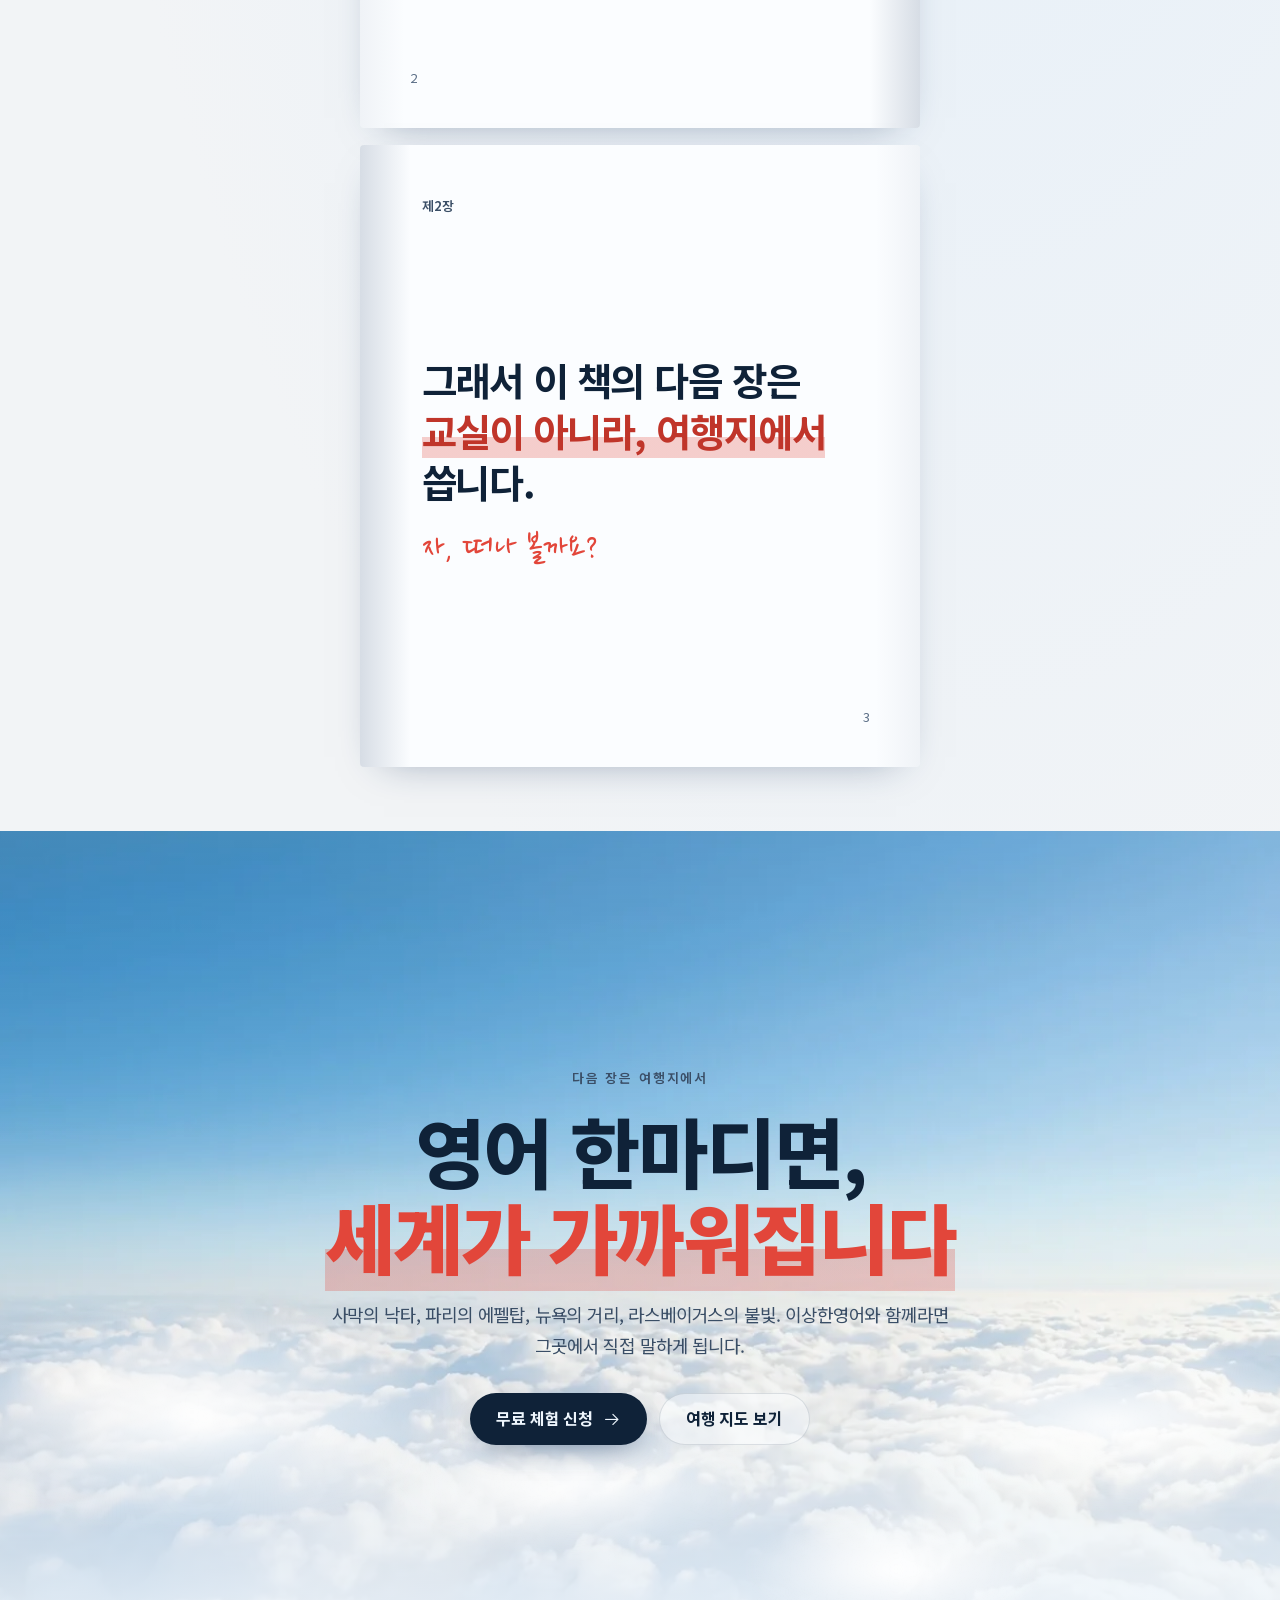
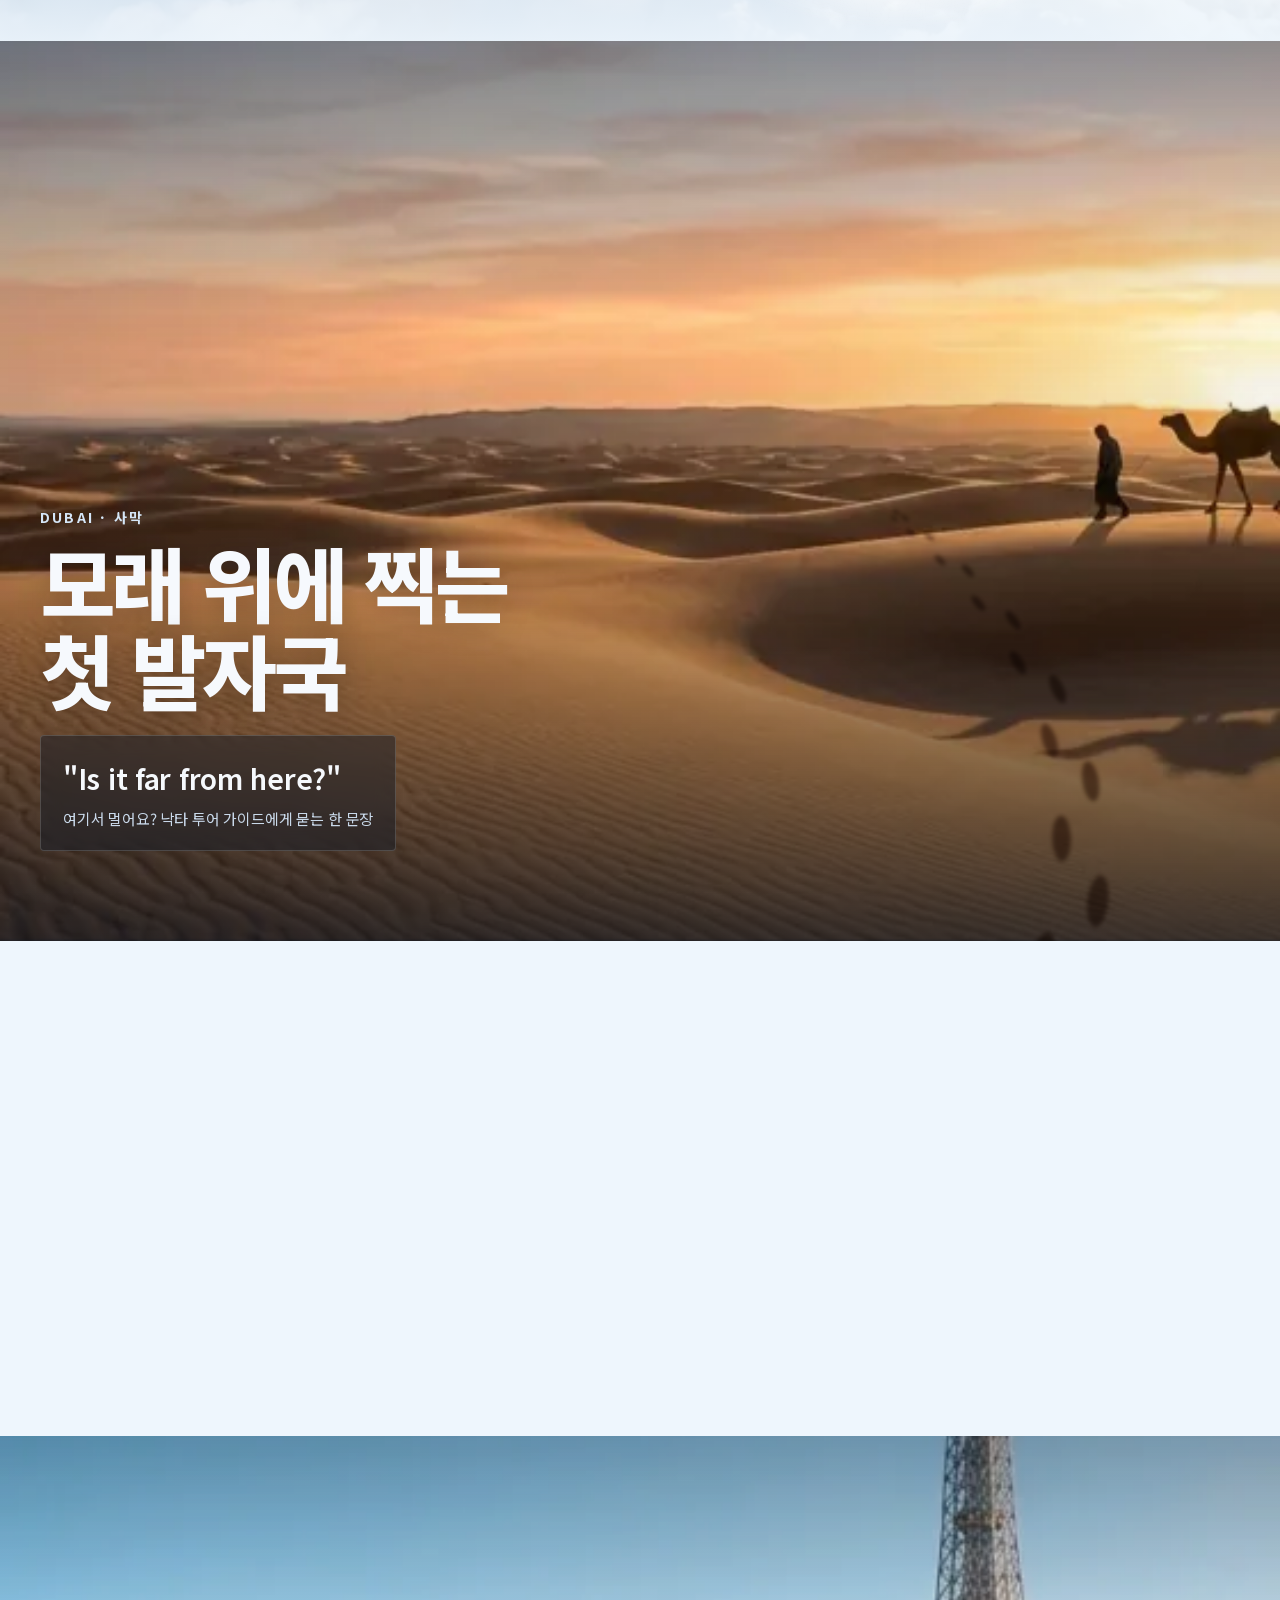
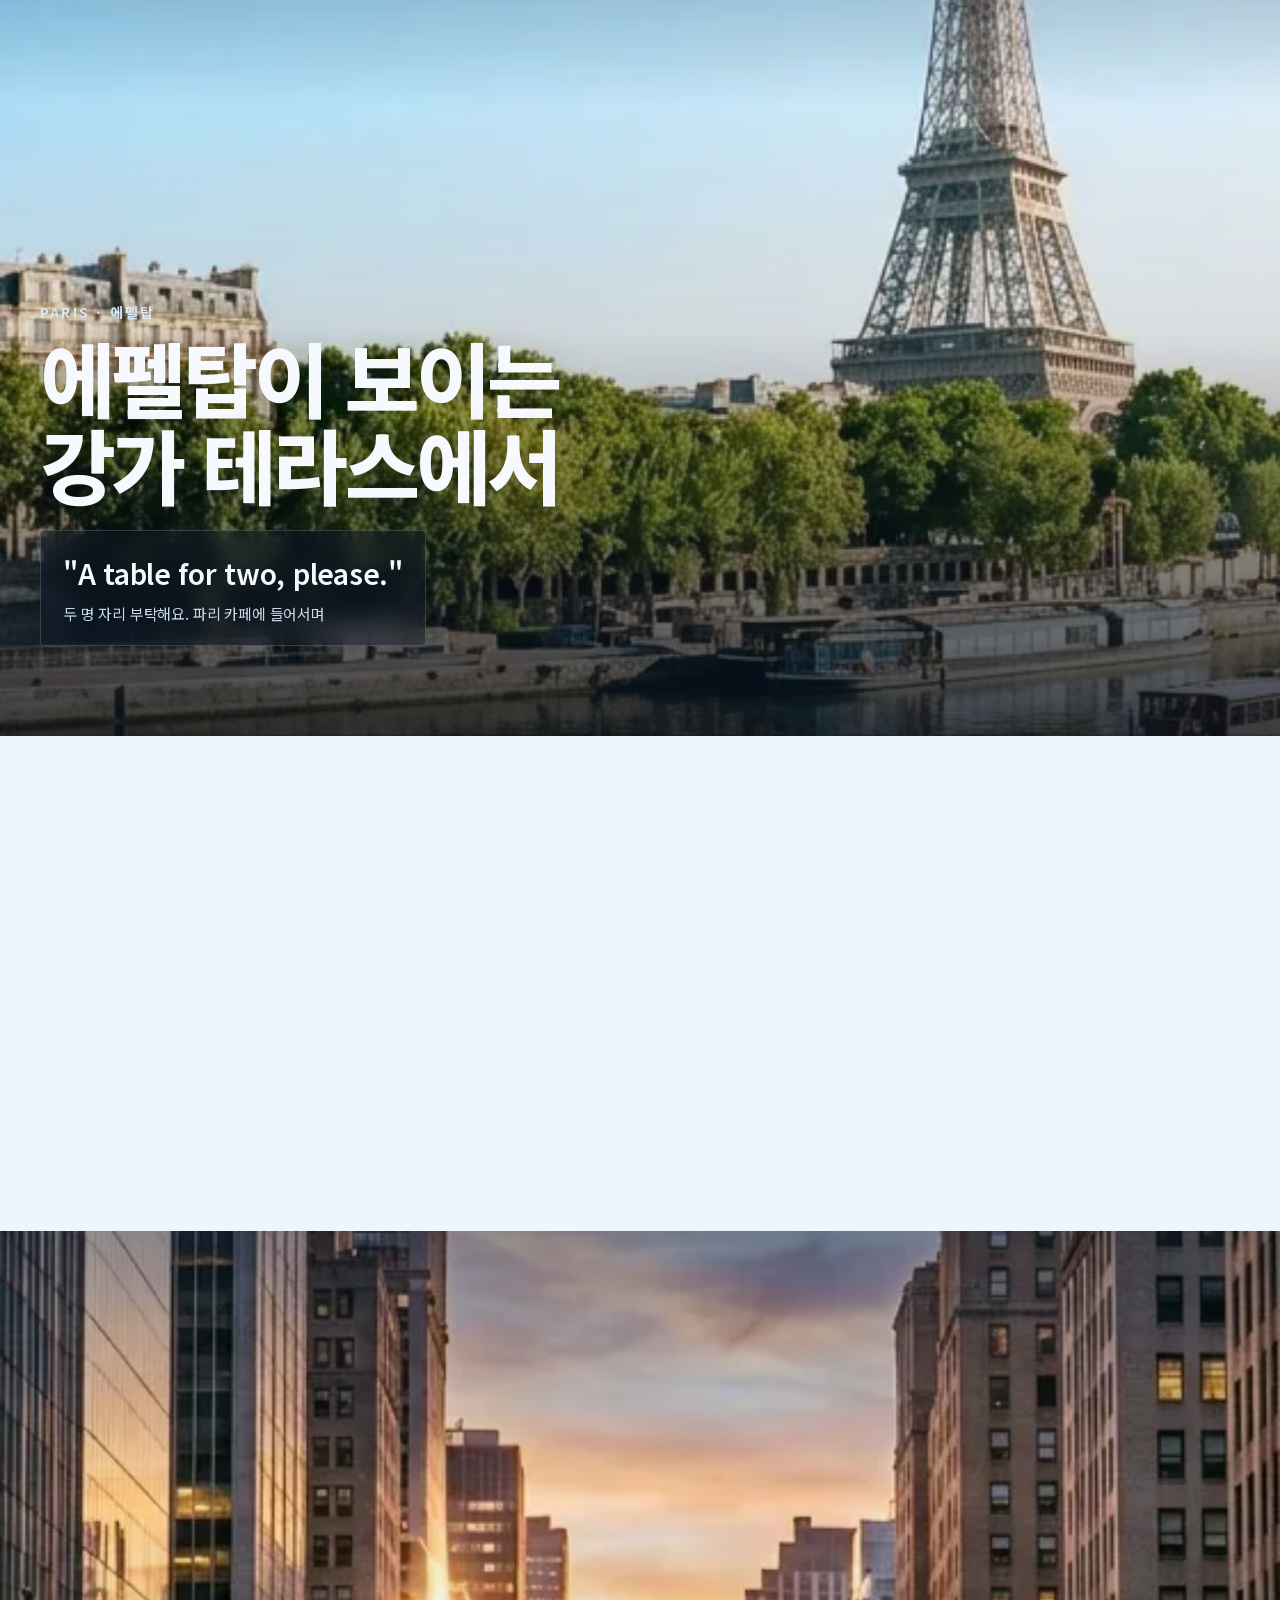
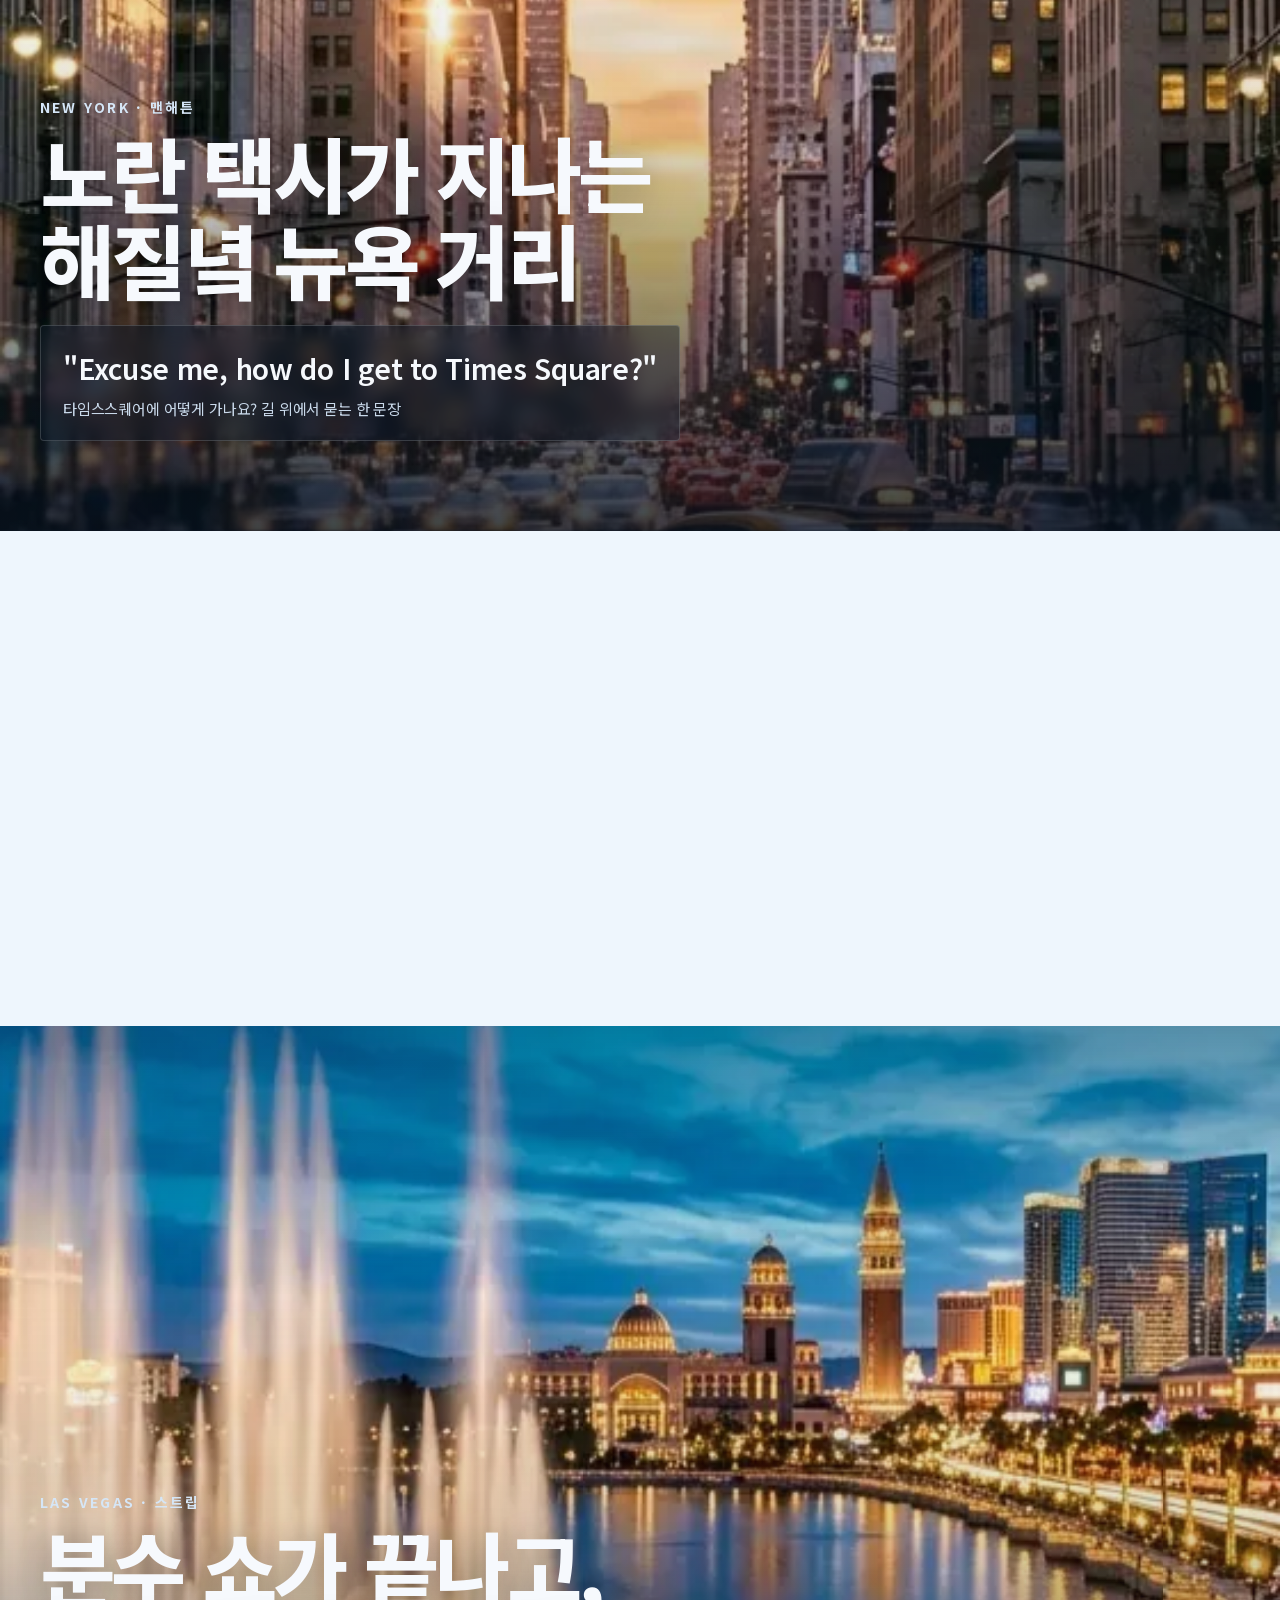
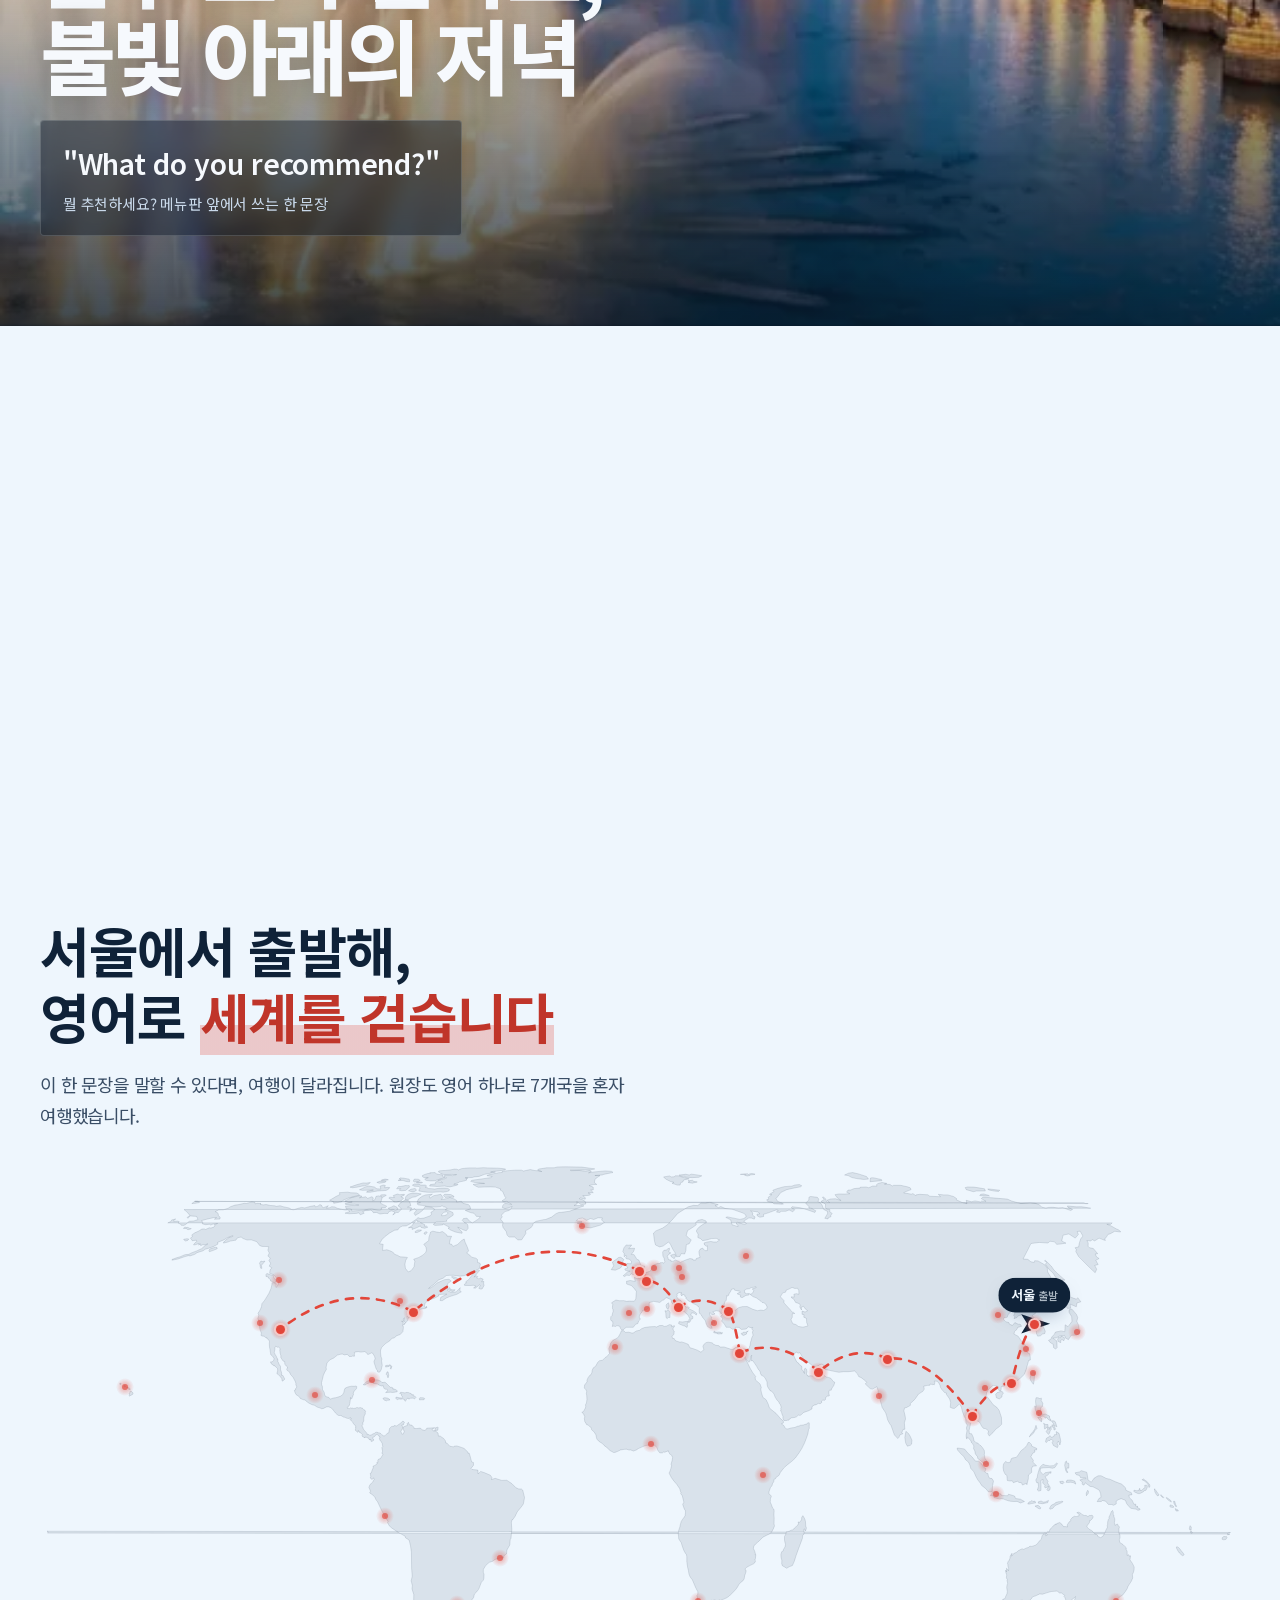
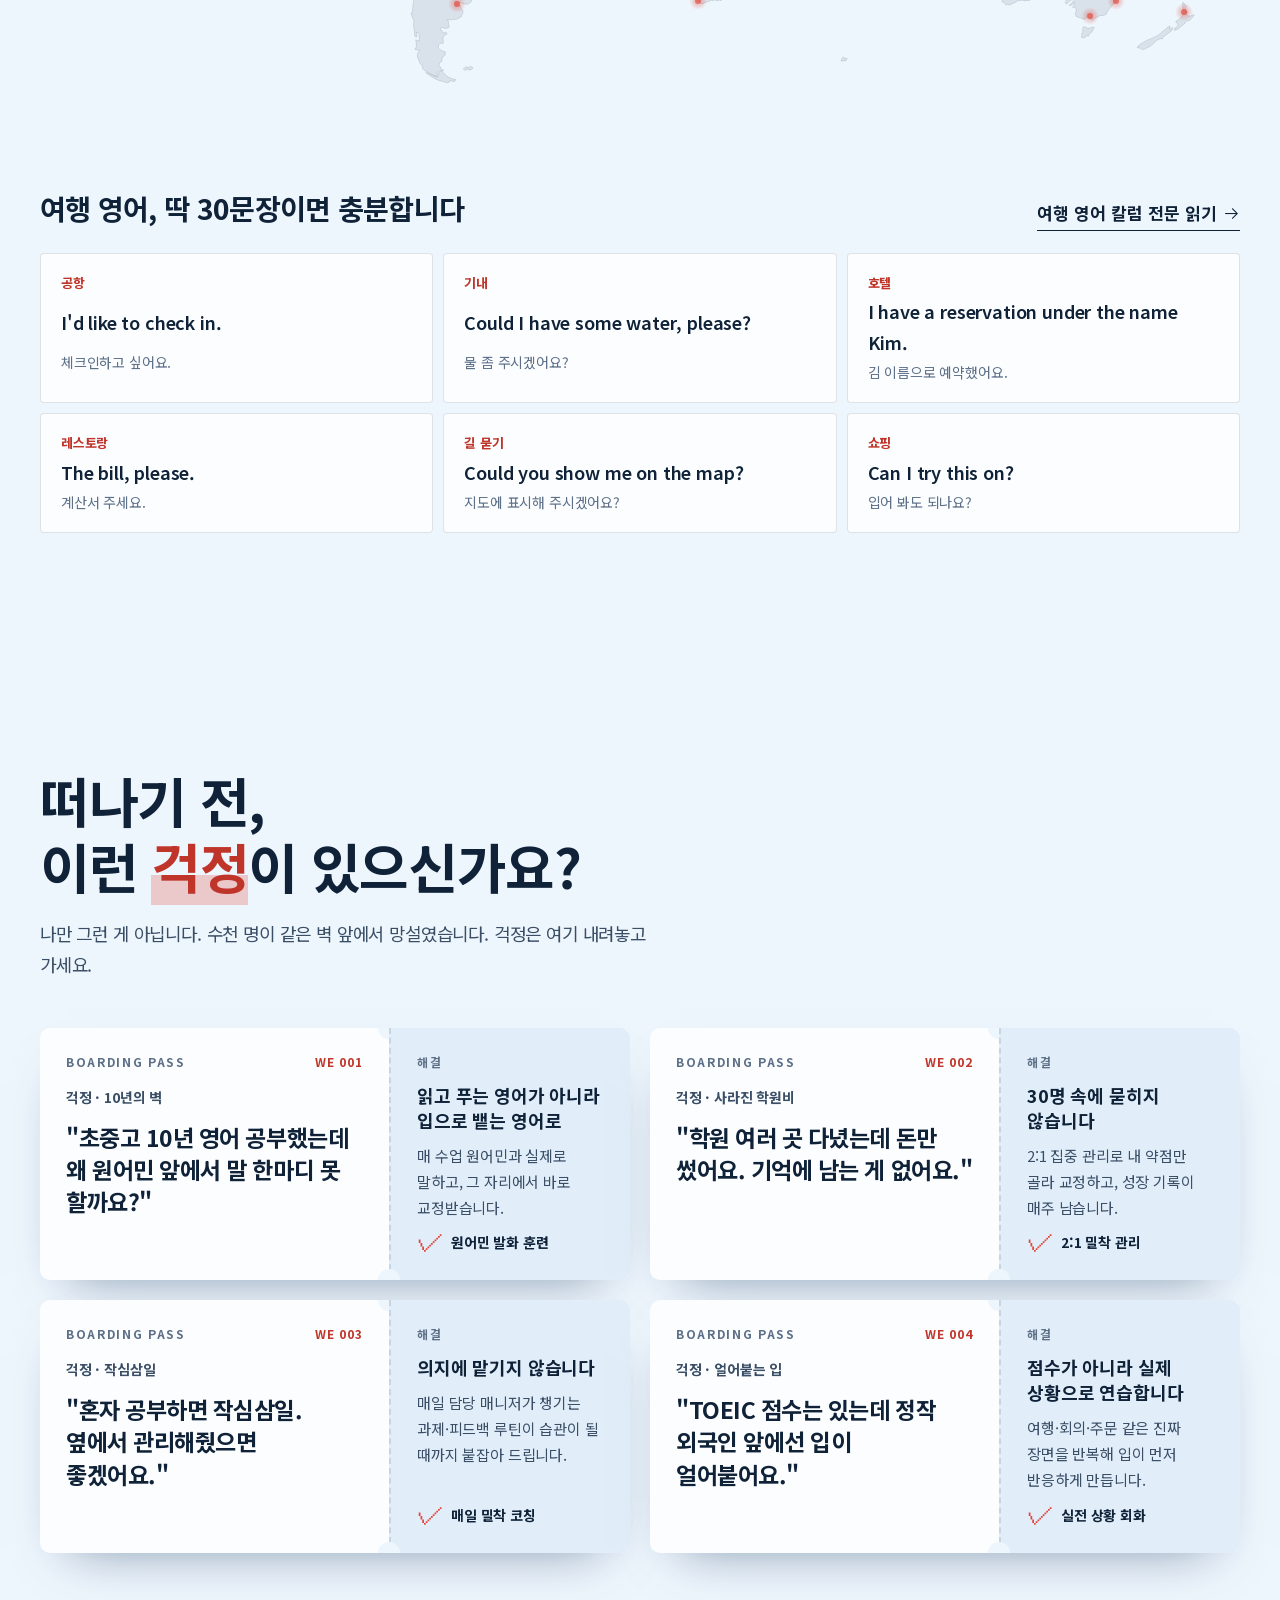
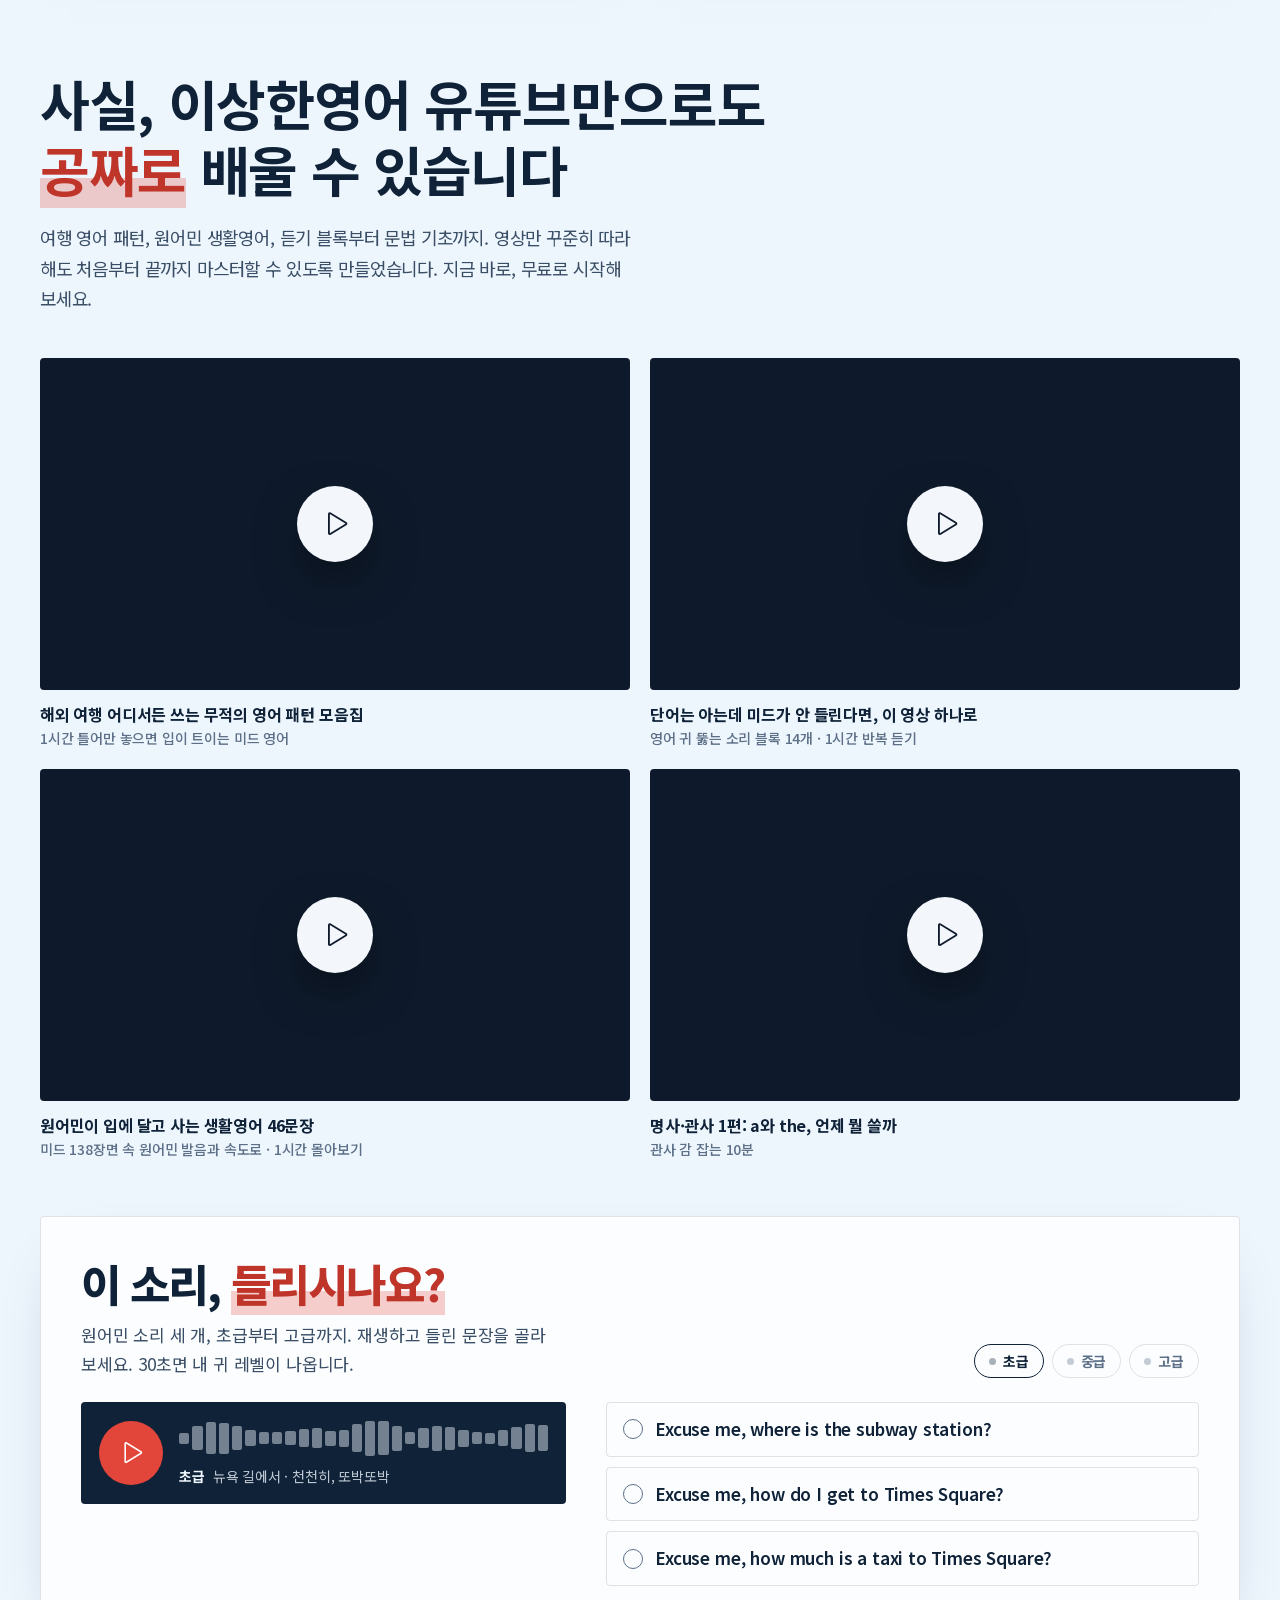
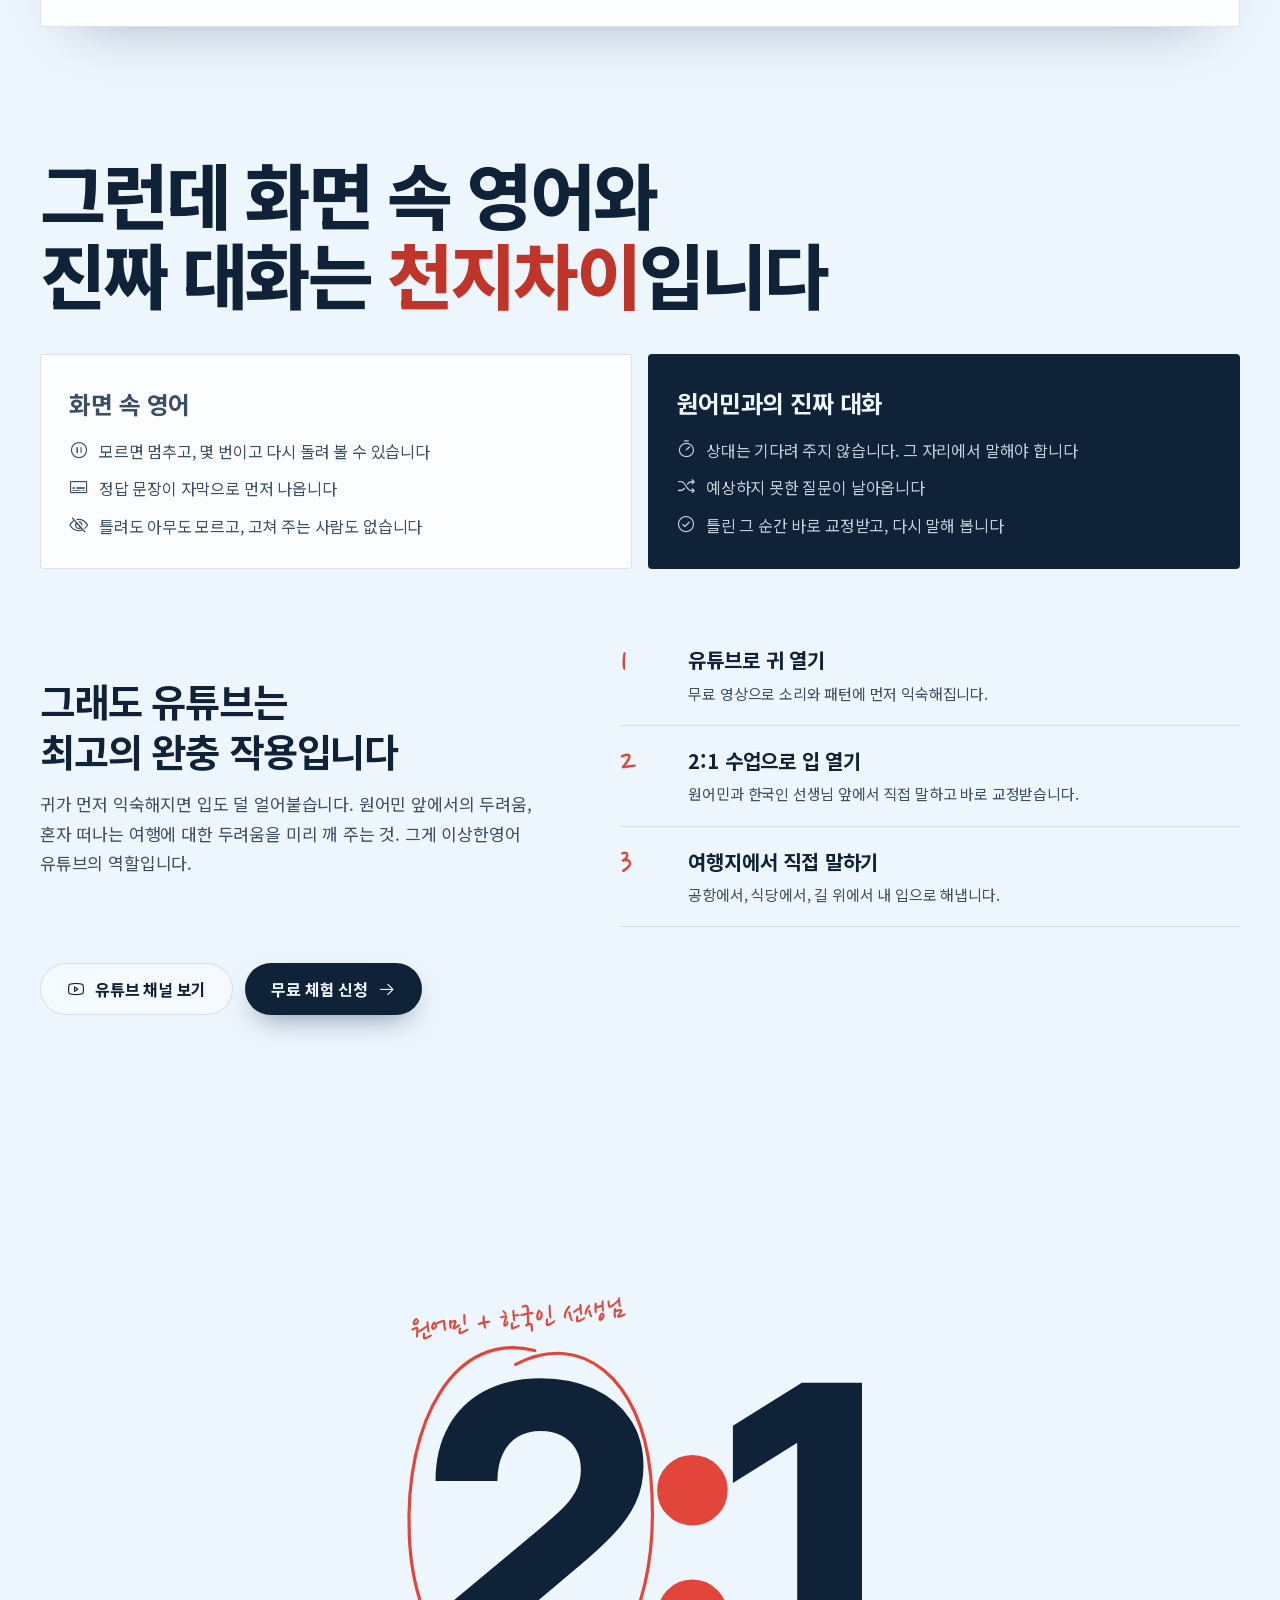
==== commit 250a85b4: "PC 첫 화면 책 표지: 남색 → 검은 가죽 양장본 + 금박(「이상한영어 / 스토리」 두 줄) - 표지 바탕: 검은 가죽 결(빛이 왼쪽 위에서 비치는 radial), 안쪽 금박 테" ====
--- a/index.html
+++ b/index.html
@@ -31,7 +31,7 @@
 <link rel="icon" href="/favicon.ico">
 <link rel="apple-touch-icon" href="/apple-touch-icon.png">
 <link rel="preload" href="assets/fonts/noto-kr.woff2?v=779e6461" as="font" type="font/woff2" crossorigin>
-<link rel="stylesheet" href="assets/style.css?v=eed9852a">
+<link rel="stylesheet" href="assets/style.css?v=a9dea992">
 <script>(function(d){d.classList.replace('no-js','js');try{if(CSS.supports('animation-timeline: view()')&&!matchMedia('(prefers-reduced-motion: reduce)').matches)d.classList.add('sd')}catch(e){}try{if(!sessionStorage.getItem('weIntro')){sessionStorage.setItem('weIntro','1');d.classList.add('intro-on')}}catch(e){}})(document.documentElement)</script>
 </head>
 <body>
@@ -119,7 +119,7 @@
         <div class="face front cover"><div class="pg">
           <p class="cover-top">WEIRD ENGLISH · 첫 번째 이야기</p>
           <div>
-            <p class="cover-title"><span>이상한</span><br>영어</p>
+            <p class="cover-title">이상한영어<br><span>스토리</span></p>
             <p class="cover-line"><s>수능 영어 9등급</s><span class="pen">→ 지금은 원어민과 대화합니다</span></p>
           </div>
           <p class="cover-foot"><span>ABC밖에 몰랐던 사람의 영어 이야기</span><b>김경도 지음</b></p>
--- a/assets/style.css
+++ b/assets/style.css
@@ -173,15 +173,18 @@
 .lost li::after{content:"";position:absolute;left:-2%;right:-3%;top:55%;height:.12em;border-radius:1em;background:var(--pen);transform:rotate(-1.2deg) scaleX(var(--cross,1));transform-origin:left}
 .sol-kicker{font-size:clamp(12px,3cqi,15px);font-weight:700;color:var(--pen-ink)}
 .sol-big{font-family:var(--f-sans);font-weight:700;font-size:clamp(17px,min(6.6cqi,5.4cqb),36px);line-height:1.34;letter-spacing:-.03em}
-.cover{background:linear-gradient(160deg,var(--cover),var(--cover-2));color:var(--on-cover)}
+/* 표지: 검은 가죽 양장본 + 금박 글씨·안쪽 금박 테두리(휴대폰 첫 방문 표지와 같은 결). 물건 색이라 밝은/어두운 화면에서 같다 */
+.cover{background:radial-gradient(120% 90% at 30% 18%,#2B2C33,#141519 55%,#09090B);color:#E9D5A1}
+.cover .pg::before{content:"";position:absolute;inset:4.5%;border:1px solid rgb(207 169 94 / .45);border-radius:2px;pointer-events:none}
+.cover :is(.cover-top,.cover-title,.cover-foot){background:linear-gradient(135deg,#F4E4B8,#CFA95E 45%,#8E6B2F 72%,#EAD39C);-webkit-background-clip:text;background-clip:text;color:transparent}
 .cover::before{background:repeating-linear-gradient(90deg,rgb(255 255 255 / .025) 0 1px,transparent 1px 3px),linear-gradient(var(--spine),rgb(0 0 0 / .35),transparent 7%)}
 .cover .pg{justify-content:space-between}
 .cover-top{font-size:clamp(10px,2.8cqi,13px);letter-spacing:.18em;opacity:.72}
-.cover-title{font-family:var(--f-sans);font-weight:800;font-size:clamp(44px,min(19cqi,14cqb),110px);line-height:1.02;letter-spacing:-.05em}
+.cover-title{font-family:var(--f-sans);font-weight:900;font-size:clamp(40px,min(15.5cqi,11.5cqb),96px);line-height:1.08;letter-spacing:-.05em}
 .cover-title span{position:relative;display:inline-block}
-.cover-title span::after{content:"";position:absolute;left:0;right:-4%;bottom:-.1em;height:.12em;border-radius:1em;background:var(--pen);transform:rotate(-2deg)}
+.cover-title span::after{content:"";position:absolute;left:0;right:0;bottom:-.14em;height:.05em;background:linear-gradient(90deg,#CFA95E,#F4E4B8 60%,#8E6B2F)}
 .cover-line{margin-top:min(5cqi,4cqb);display:flex;flex-direction:column;gap:2px}
-.cover-line s{font-family:var(--f-sans);font-size:clamp(13px,min(4.2cqi,3.6cqb),20px);opacity:.7;text-decoration-color:var(--pen);text-decoration-thickness:2px}
+.cover-line s{font-family:var(--f-sans);font-size:clamp(13px,min(4.2cqi,3.6cqb),20px);color:#CDBB8F;opacity:.75;text-decoration-color:var(--pen);text-decoration-thickness:2px}
 .cover-line .pen{font-size:clamp(22px,min(7.4cqi,6cqb),38px);color:#FF8A7F}
 .cover-foot{display:flex;justify-content:space-between;align-items:flex-end;font-size:clamp(11px,3cqi,14px);opacity:.8}
 .cover-foot b{font-family:var(--f-sans);font-weight:600}
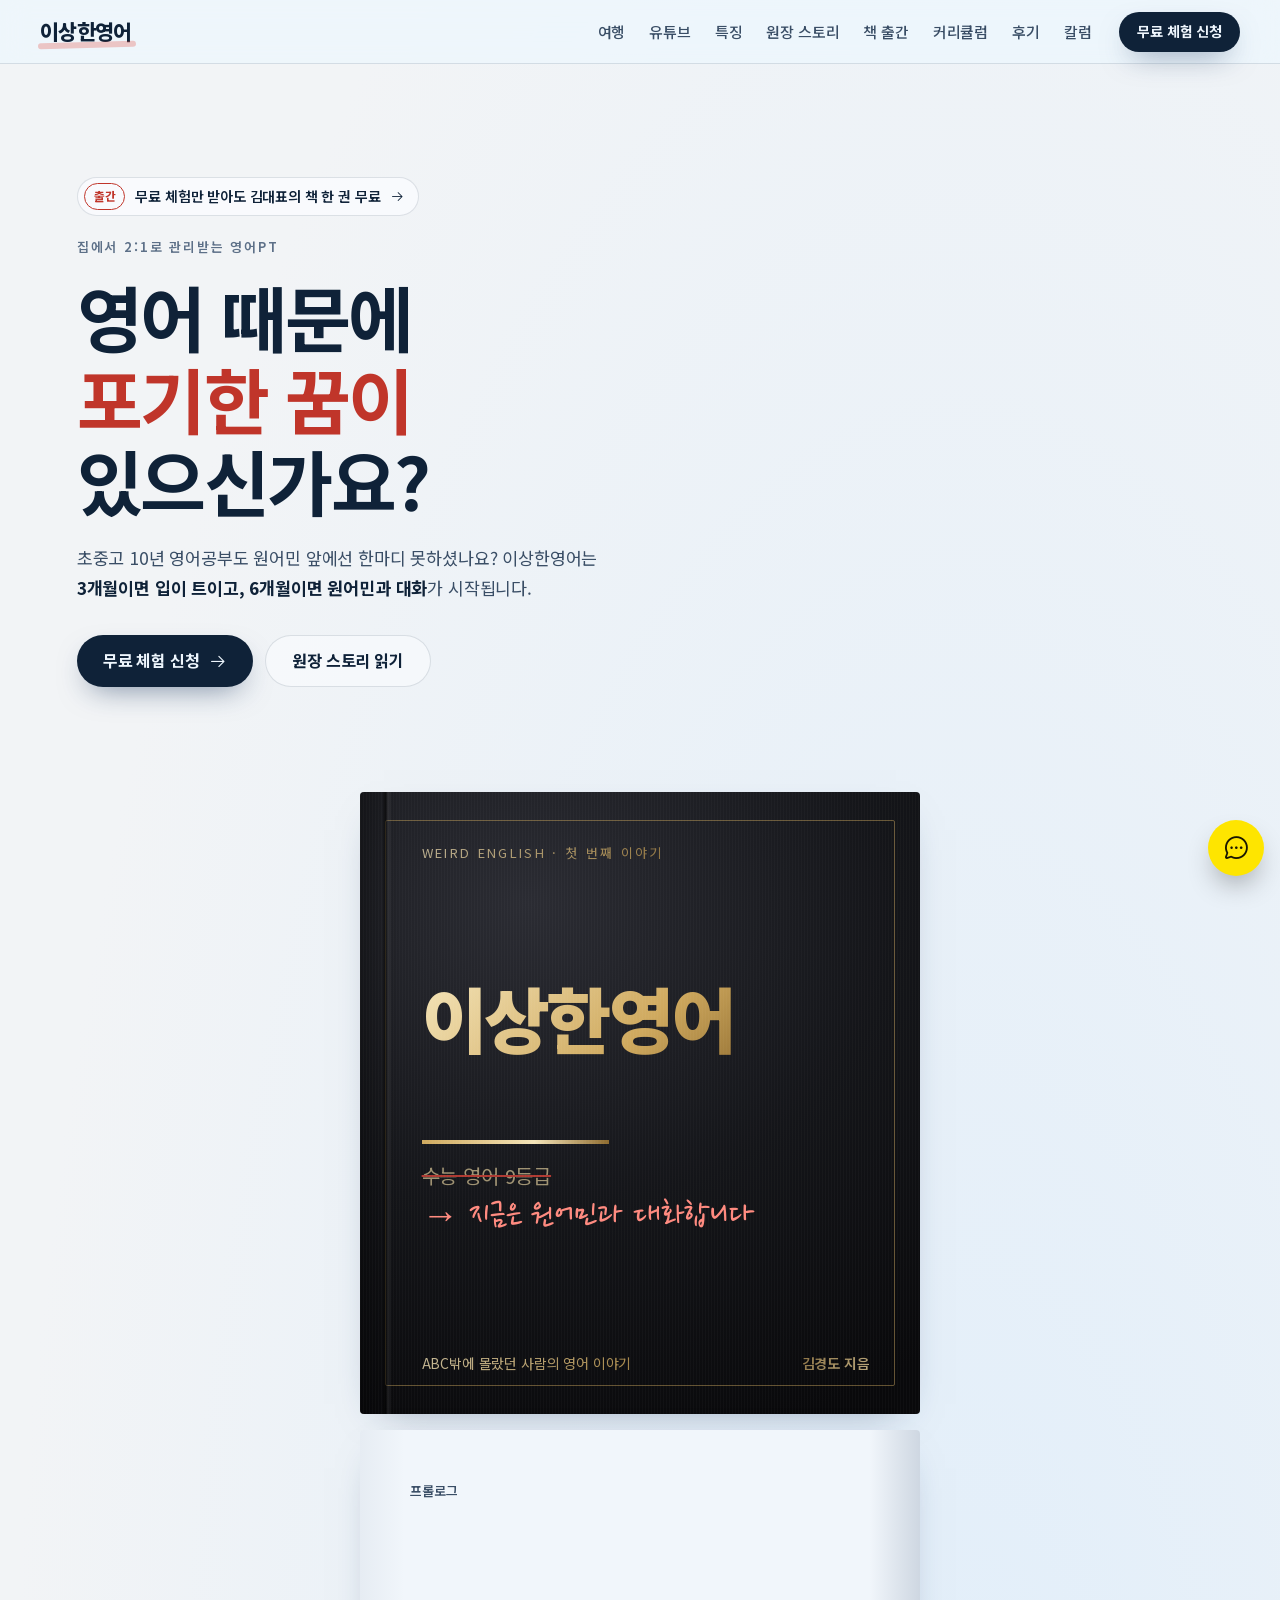
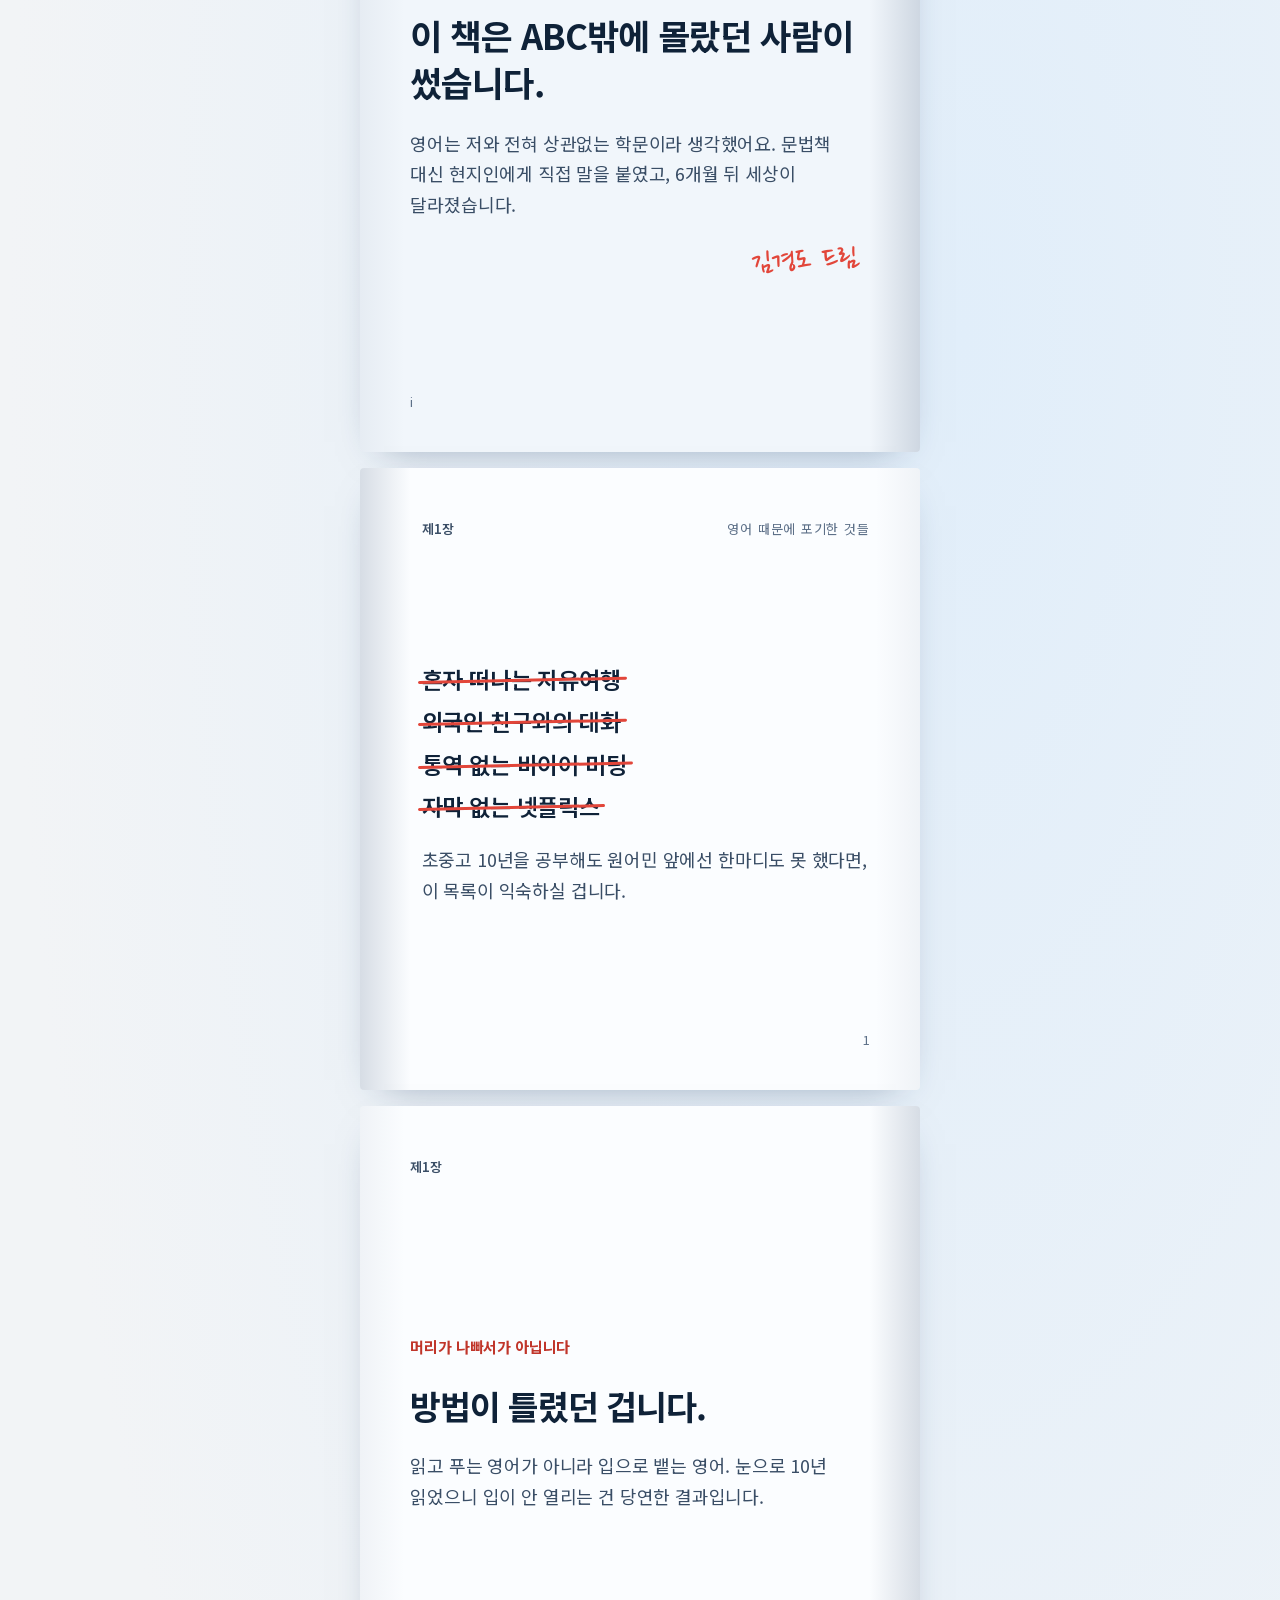
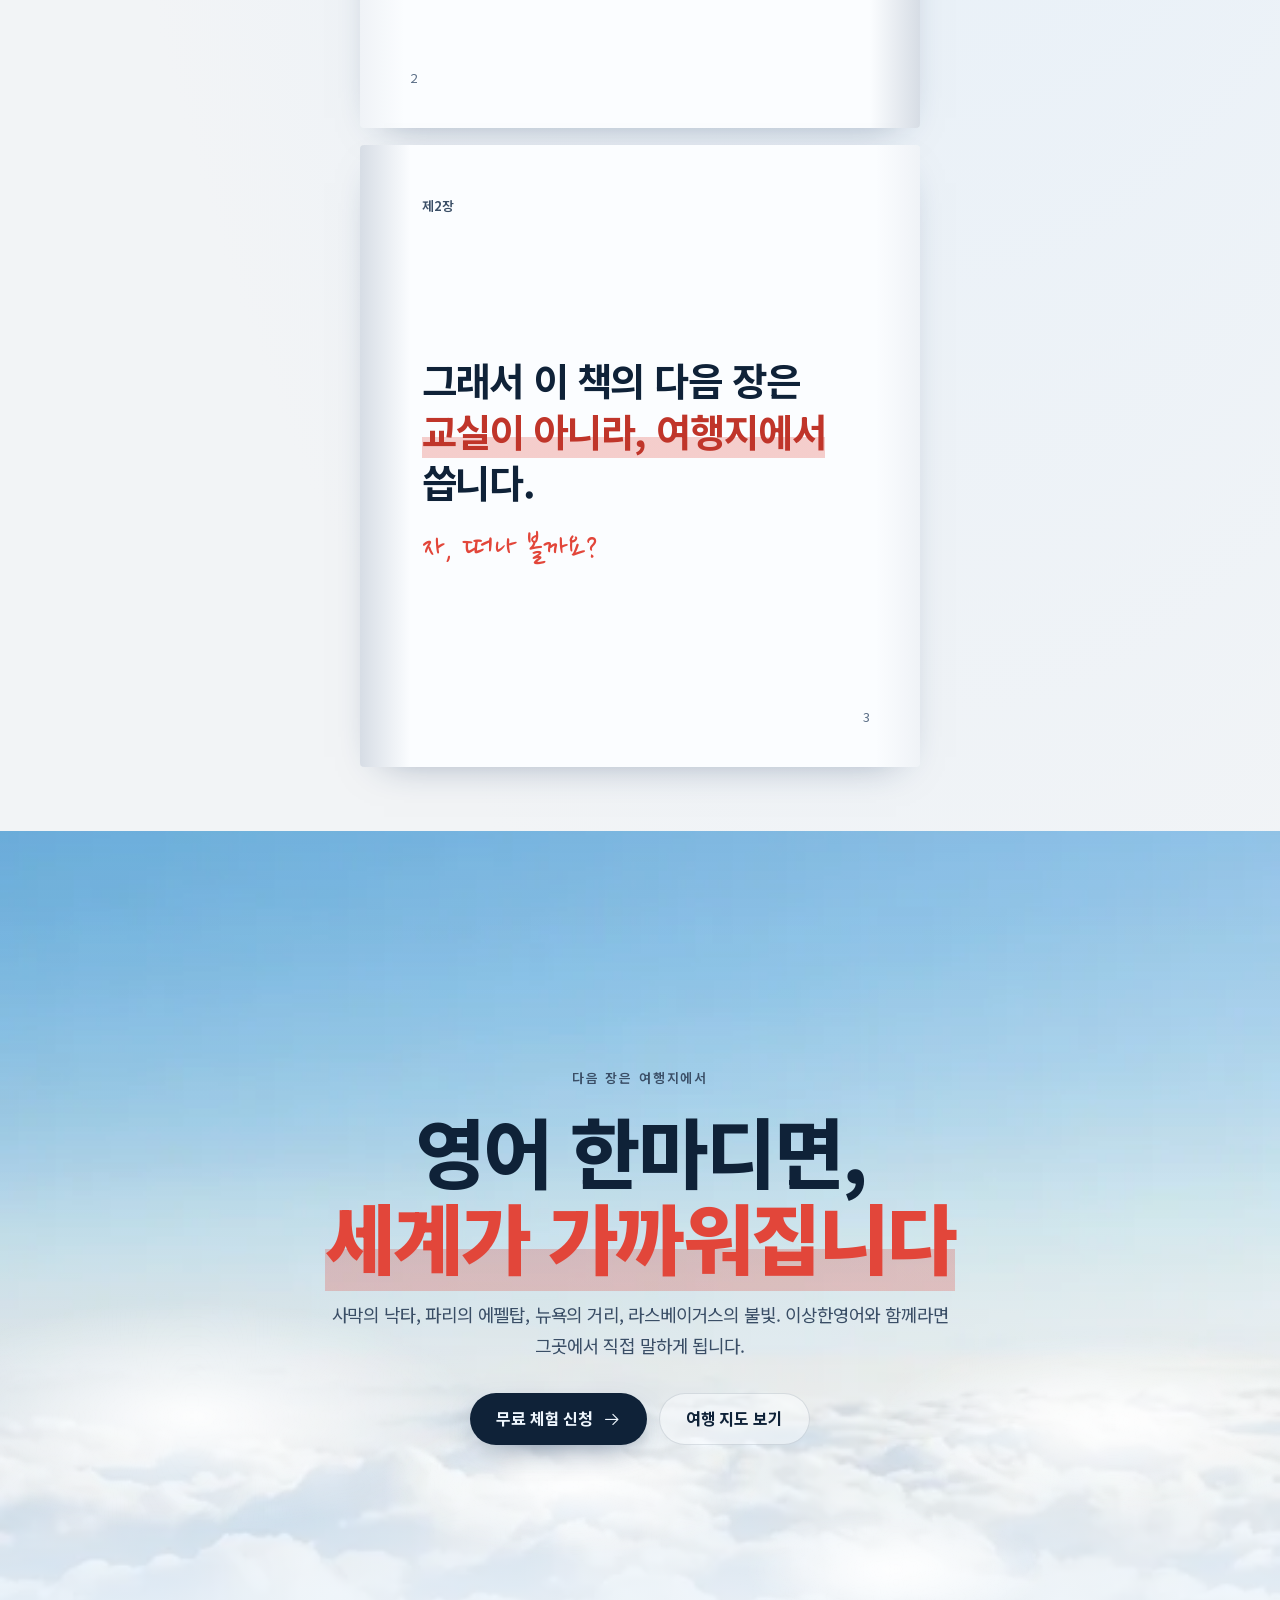
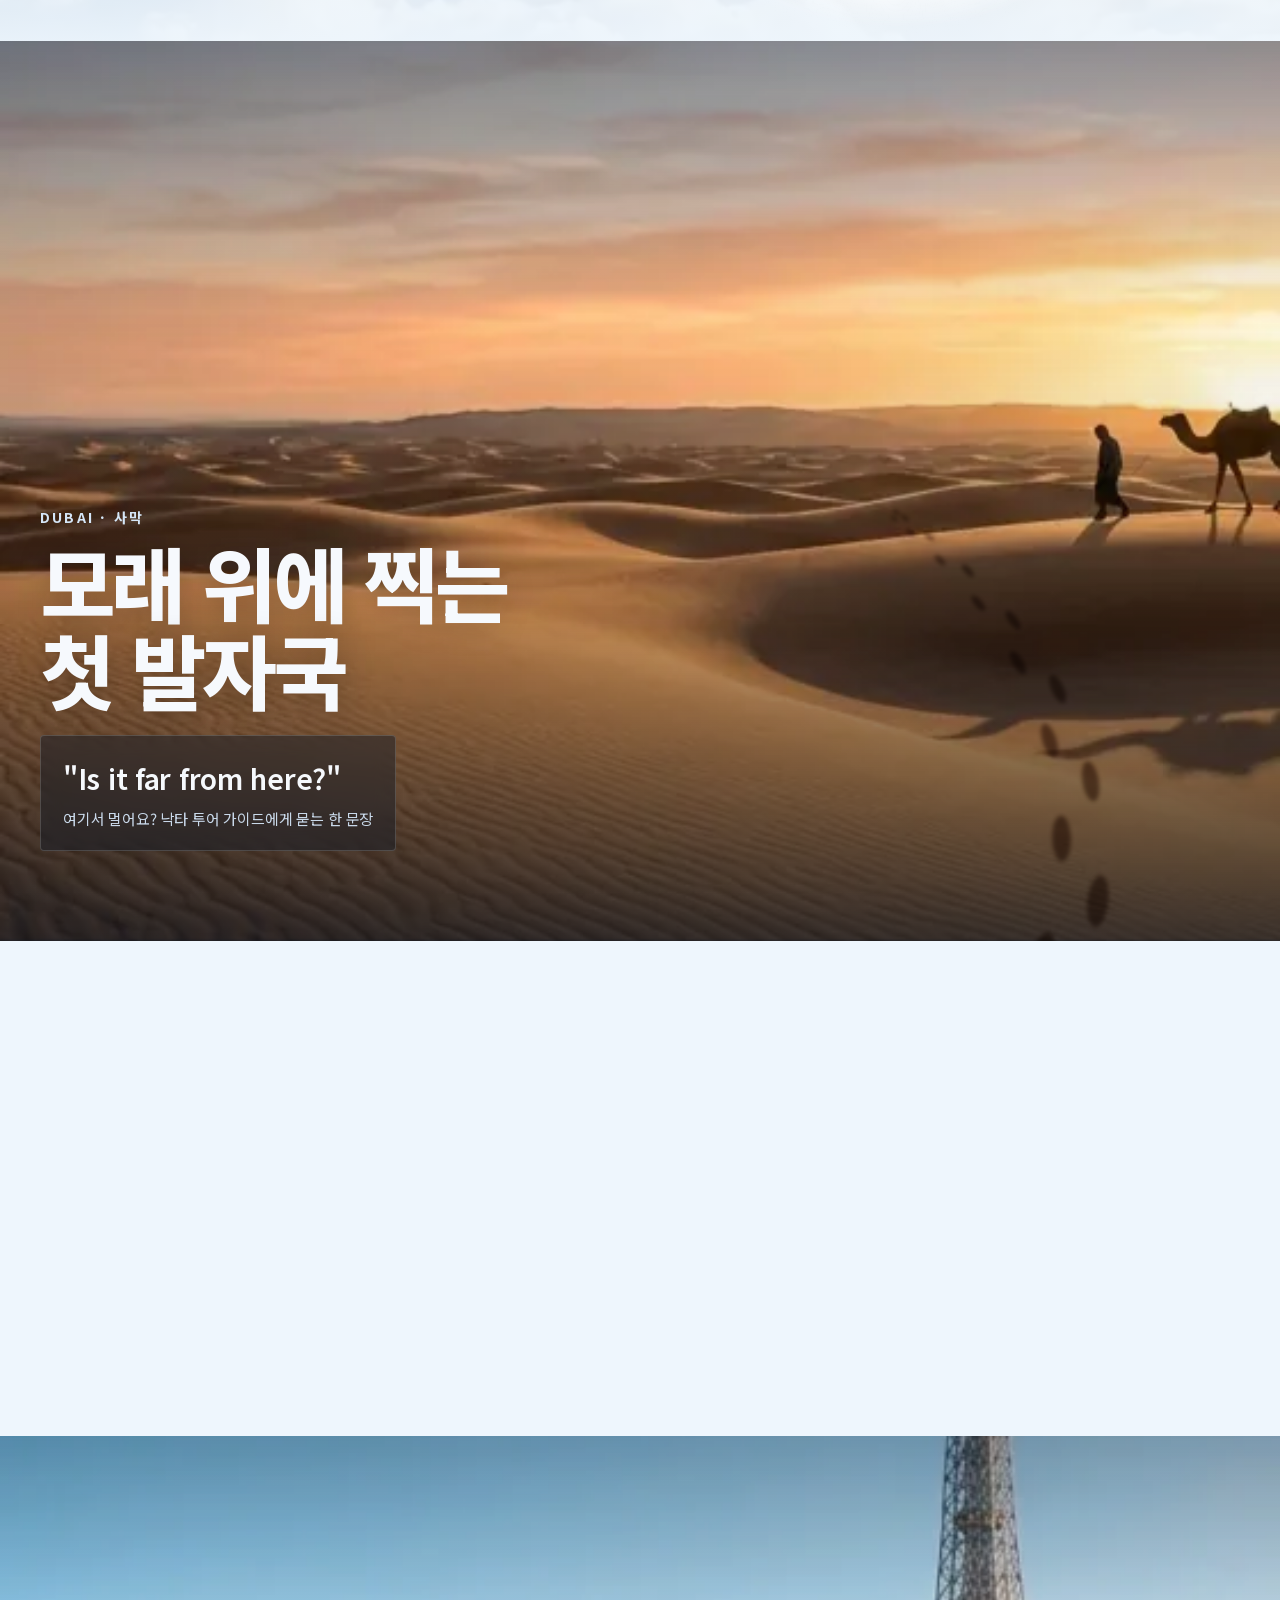
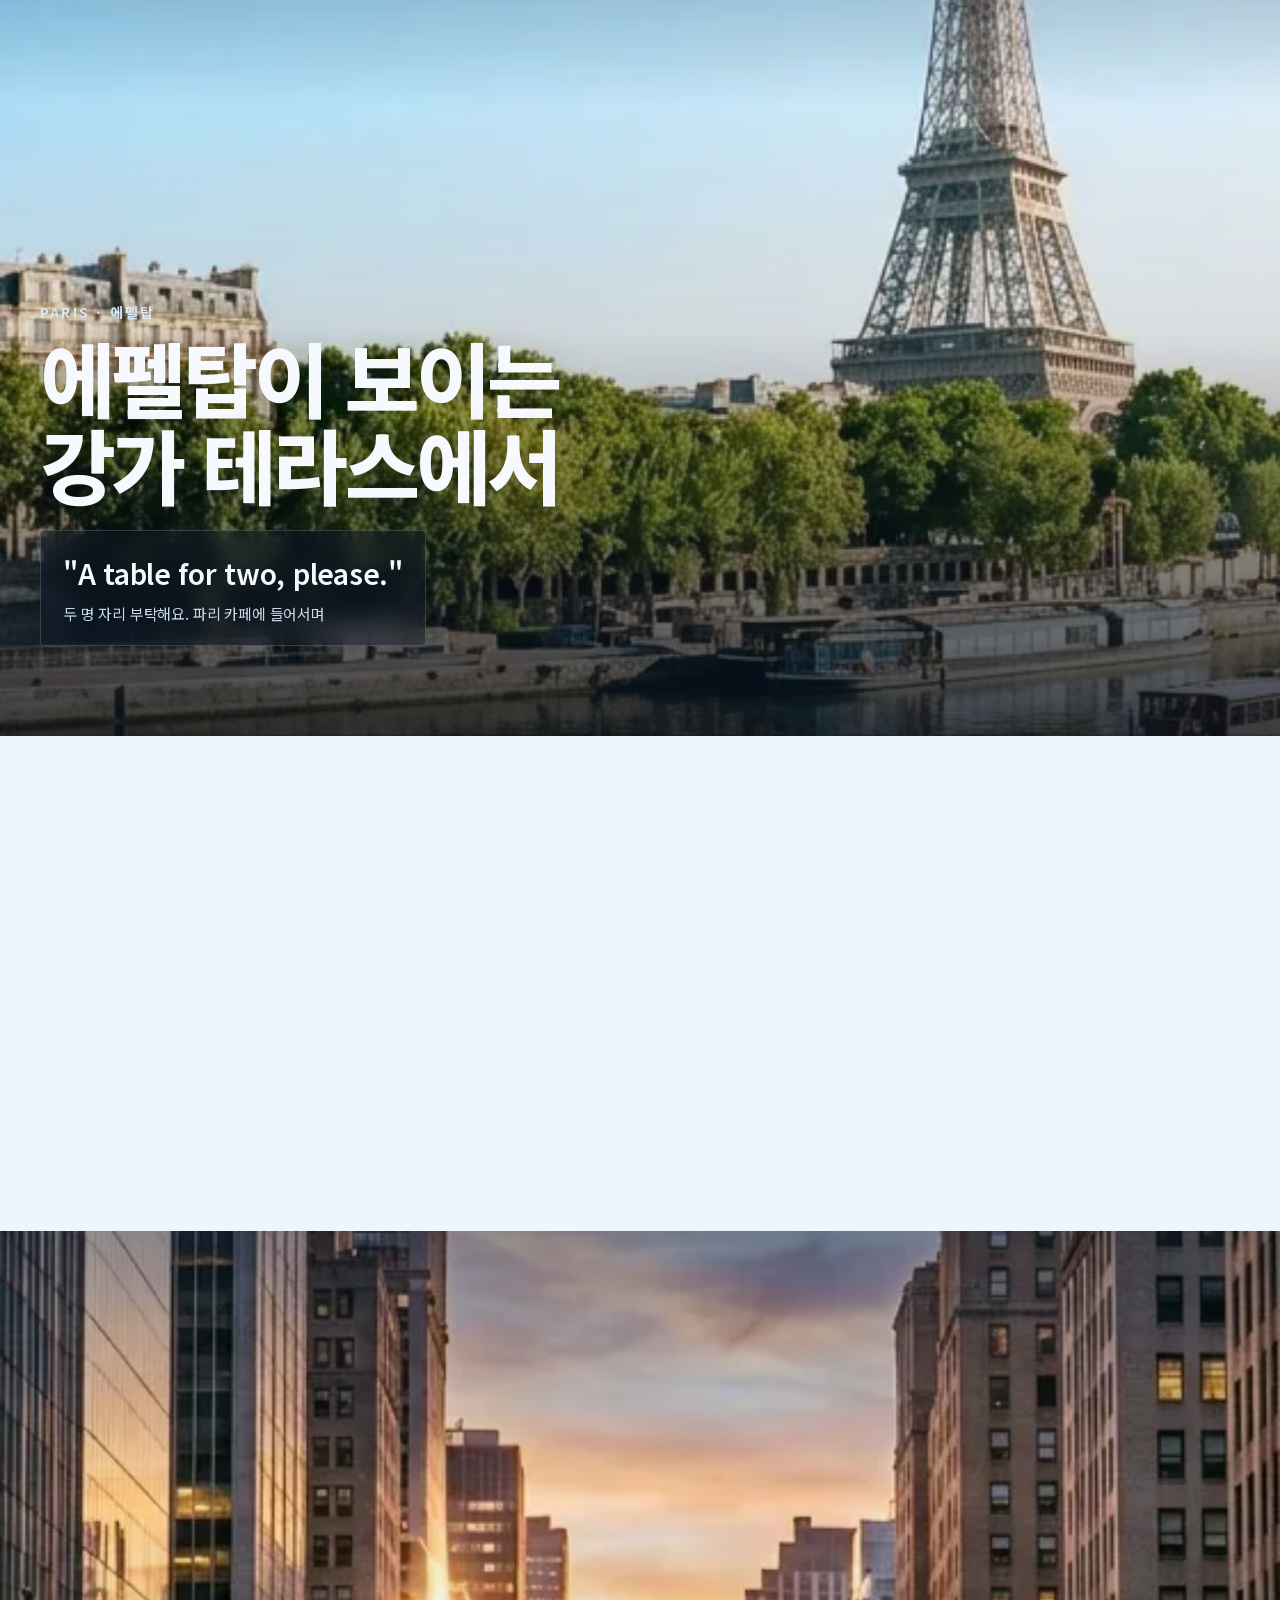
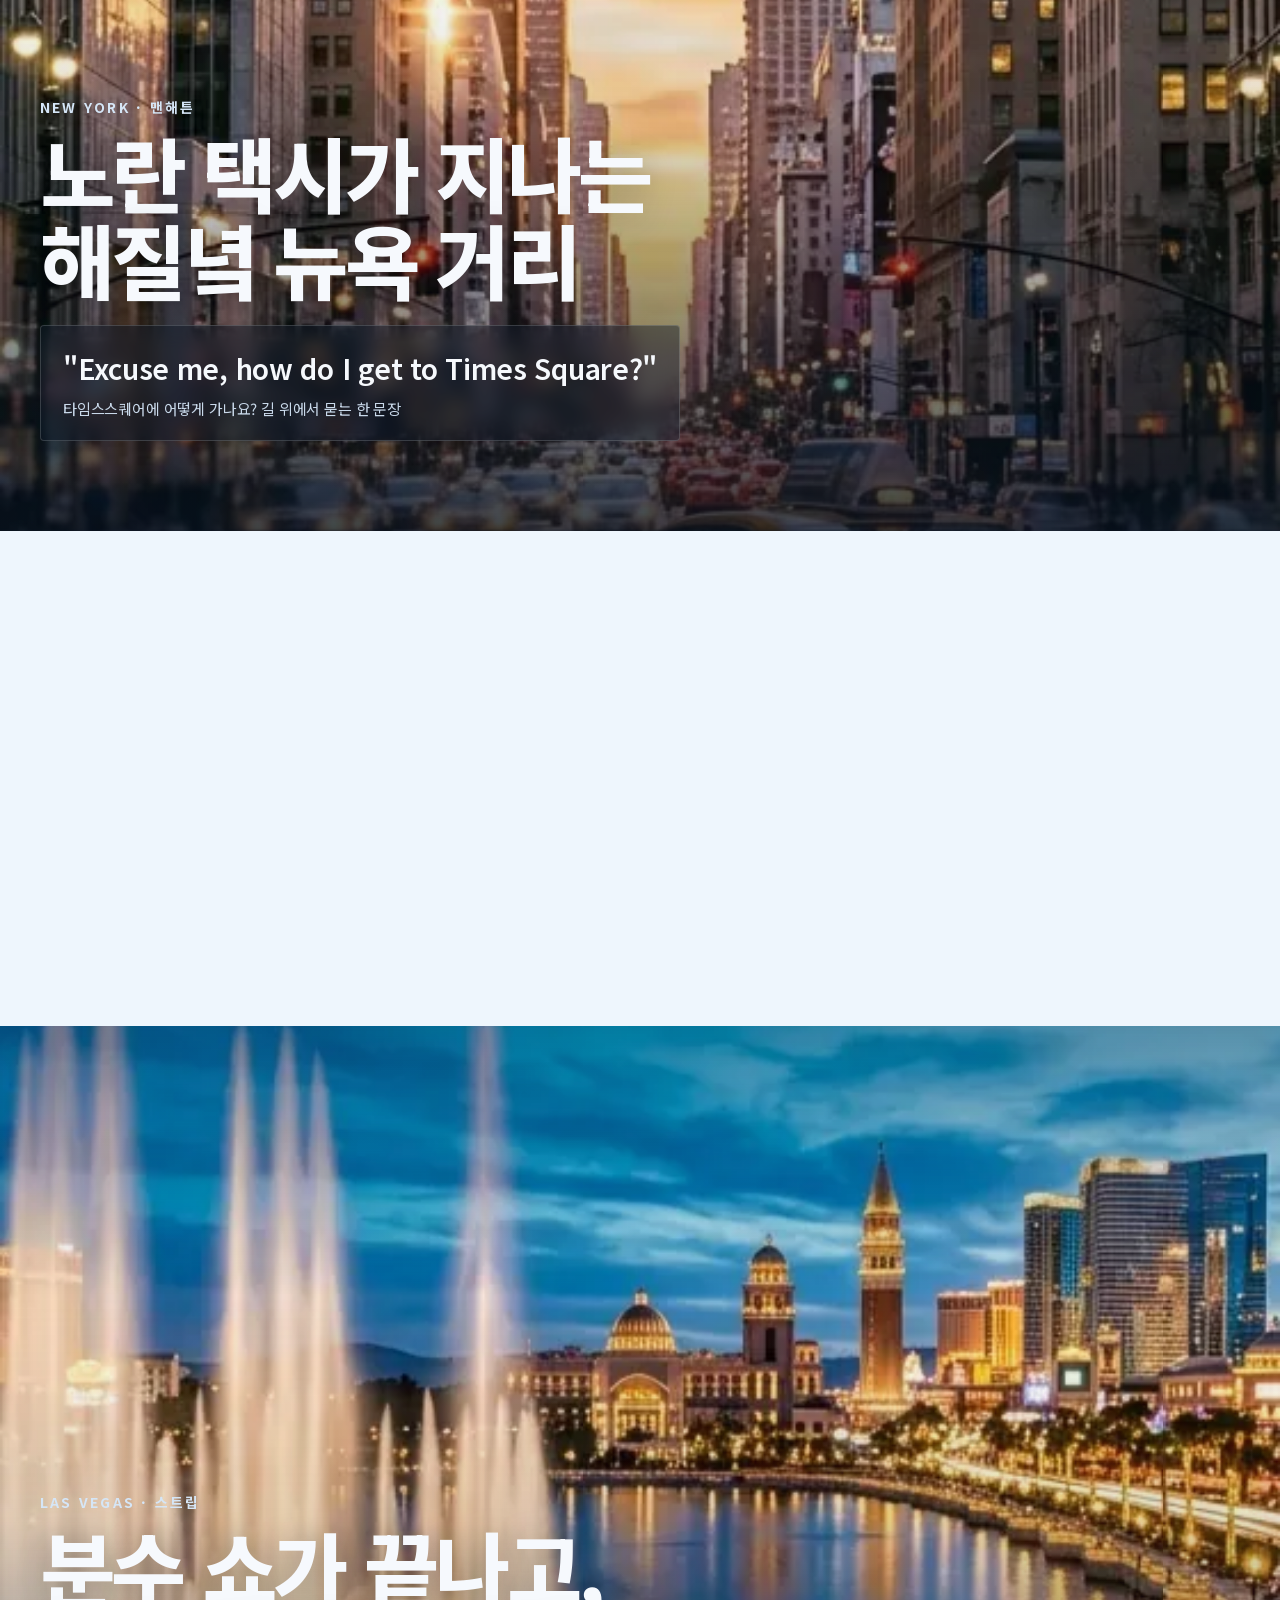
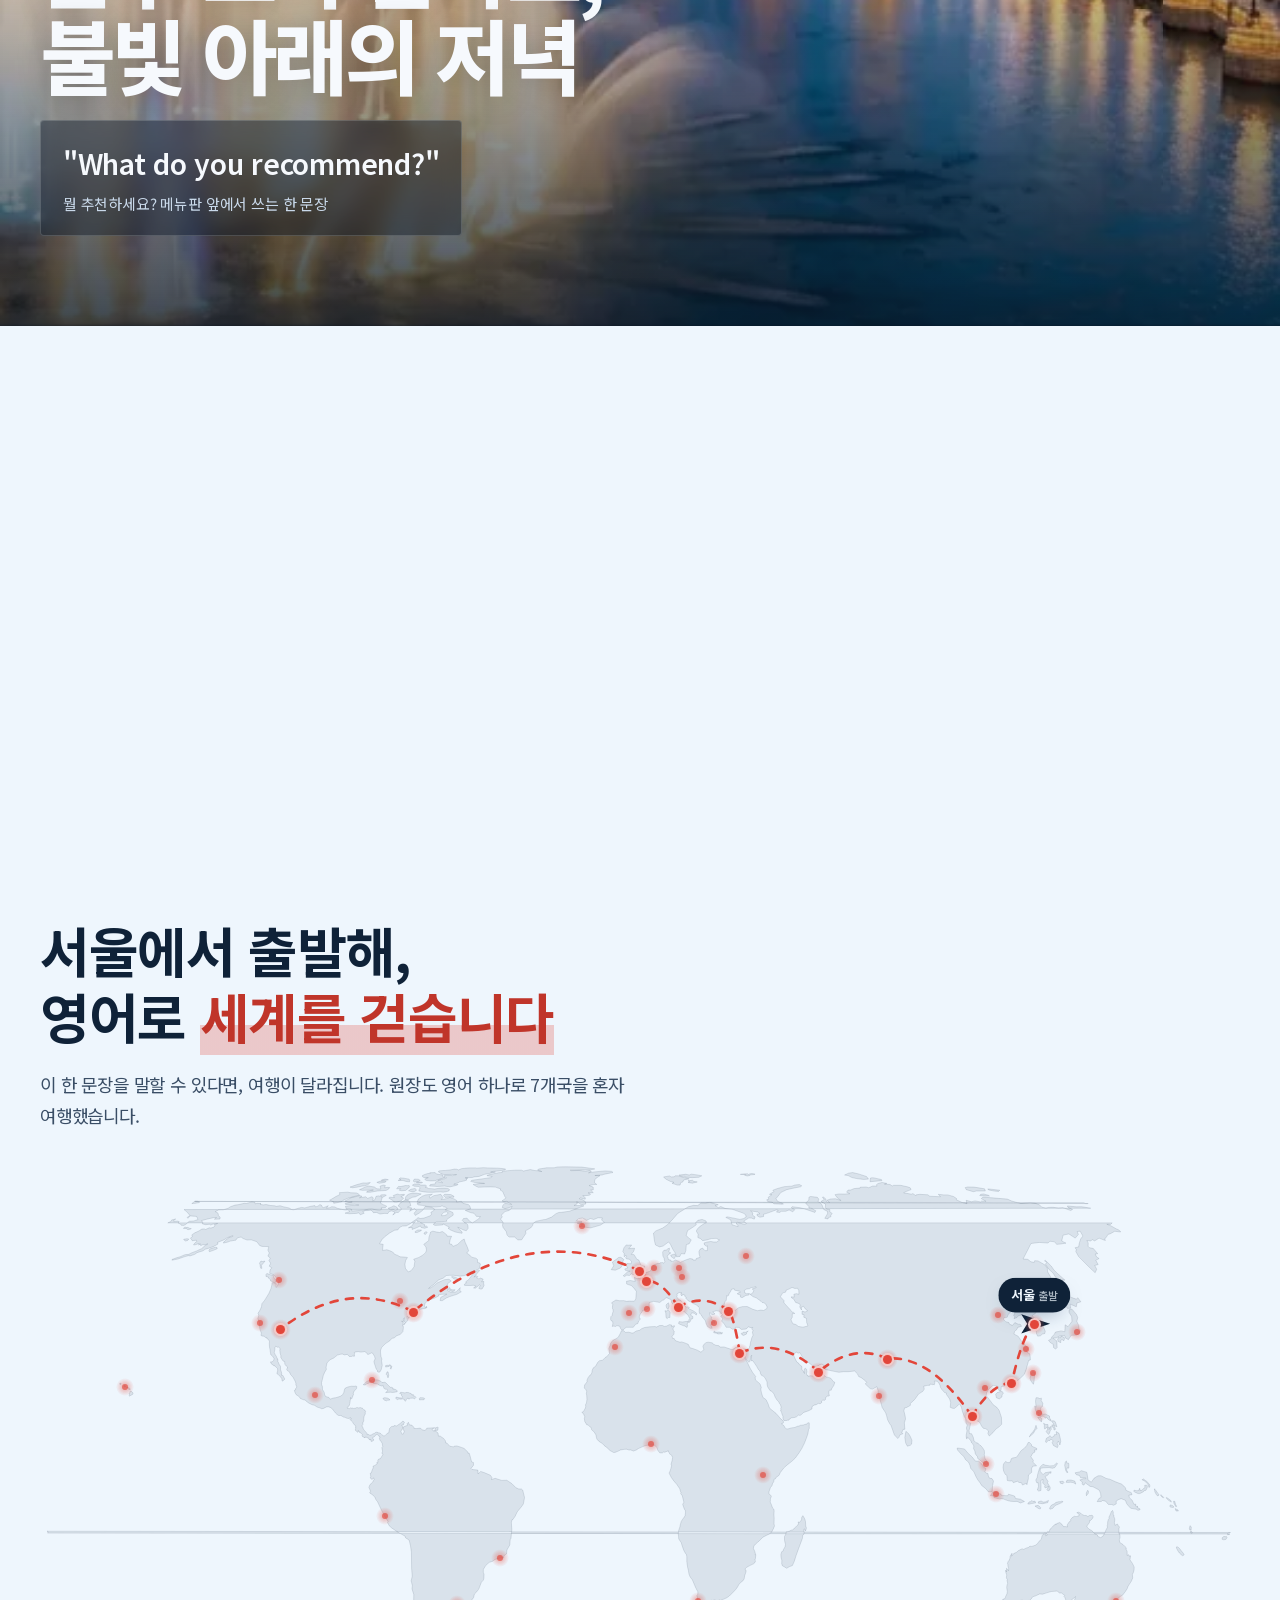
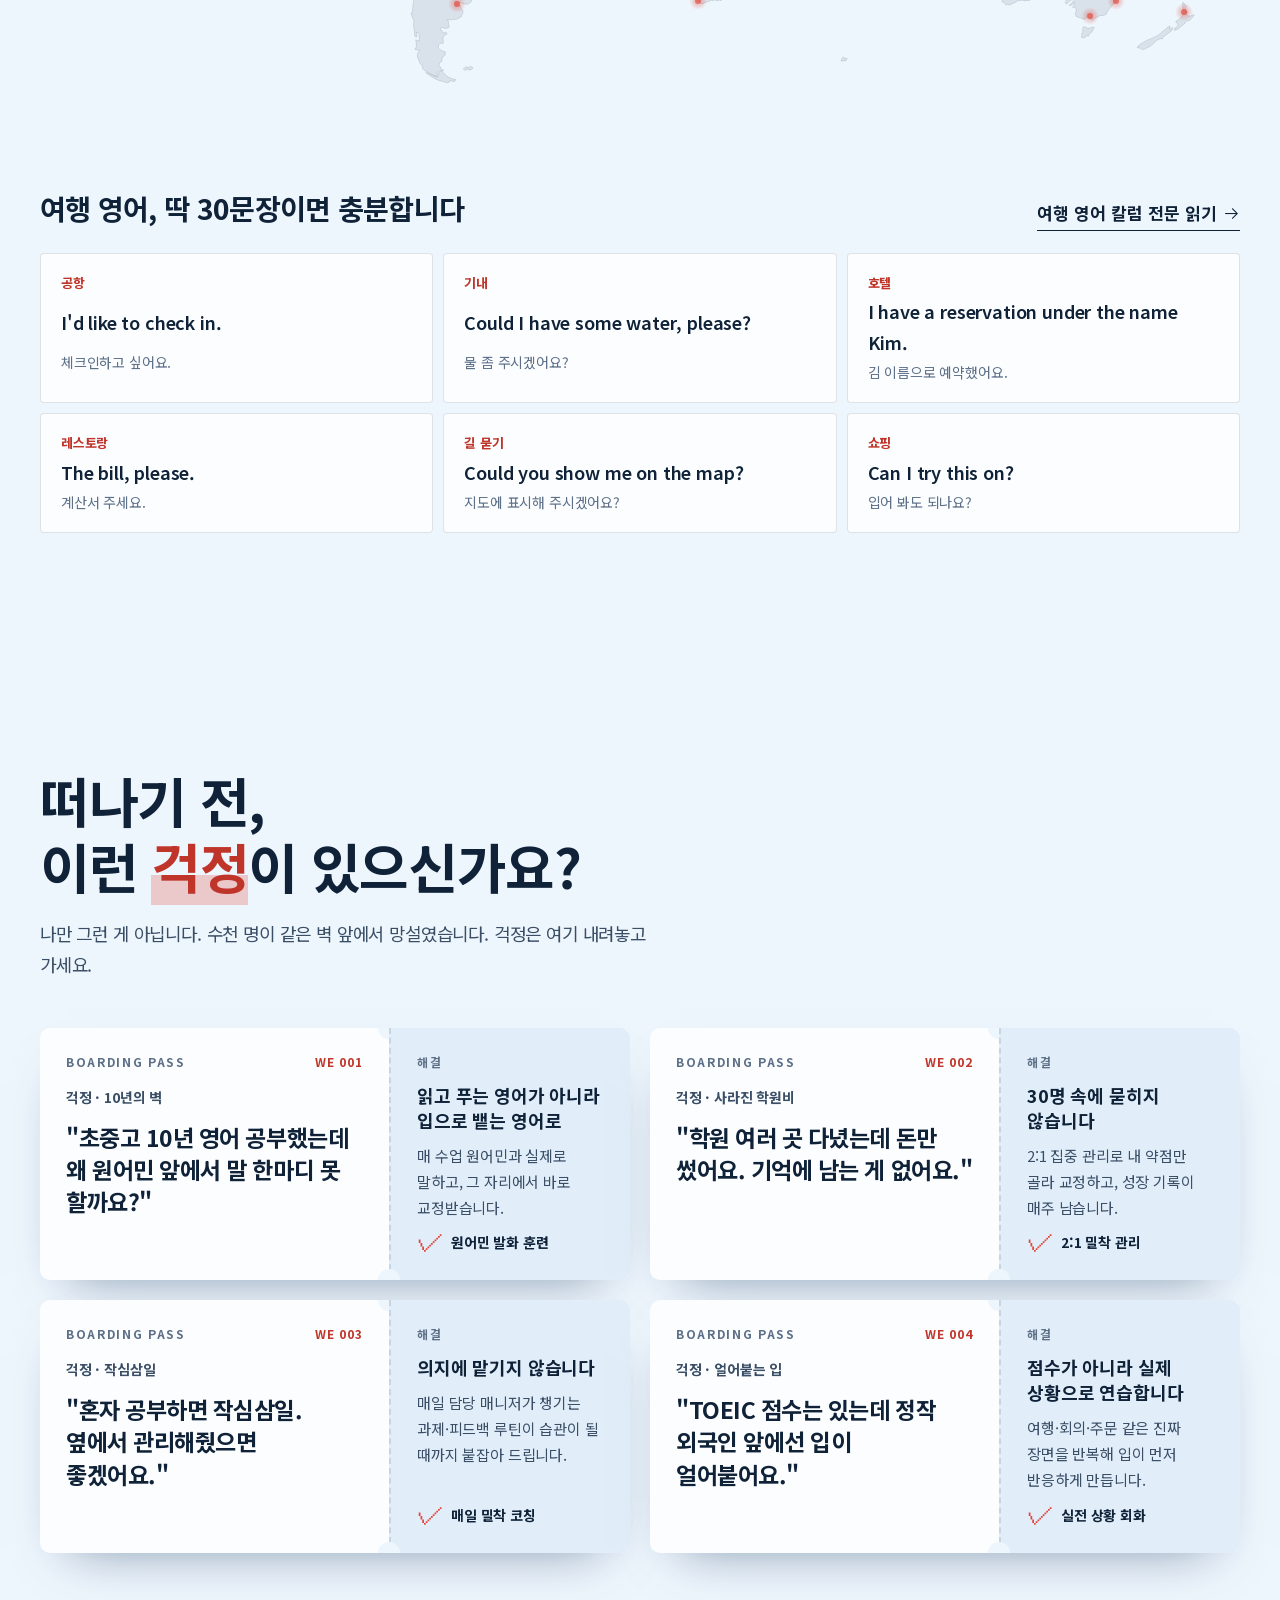
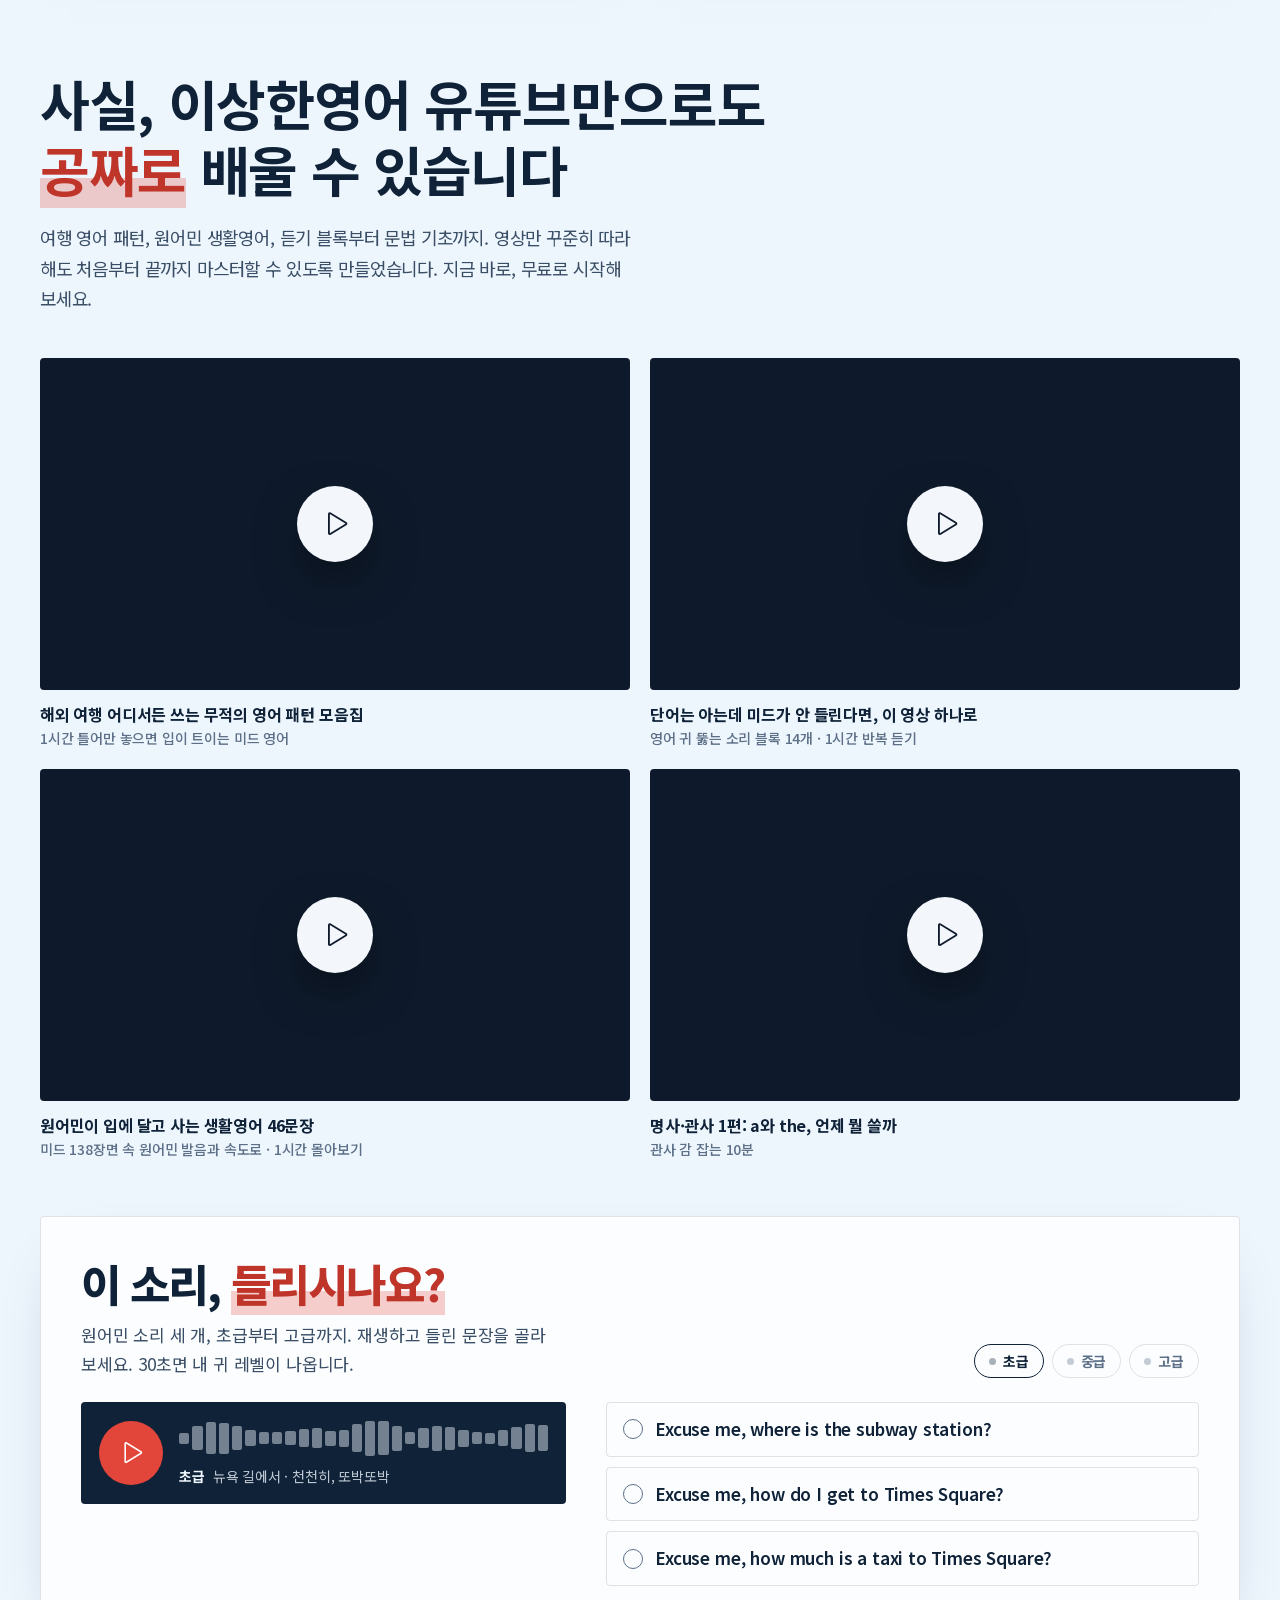
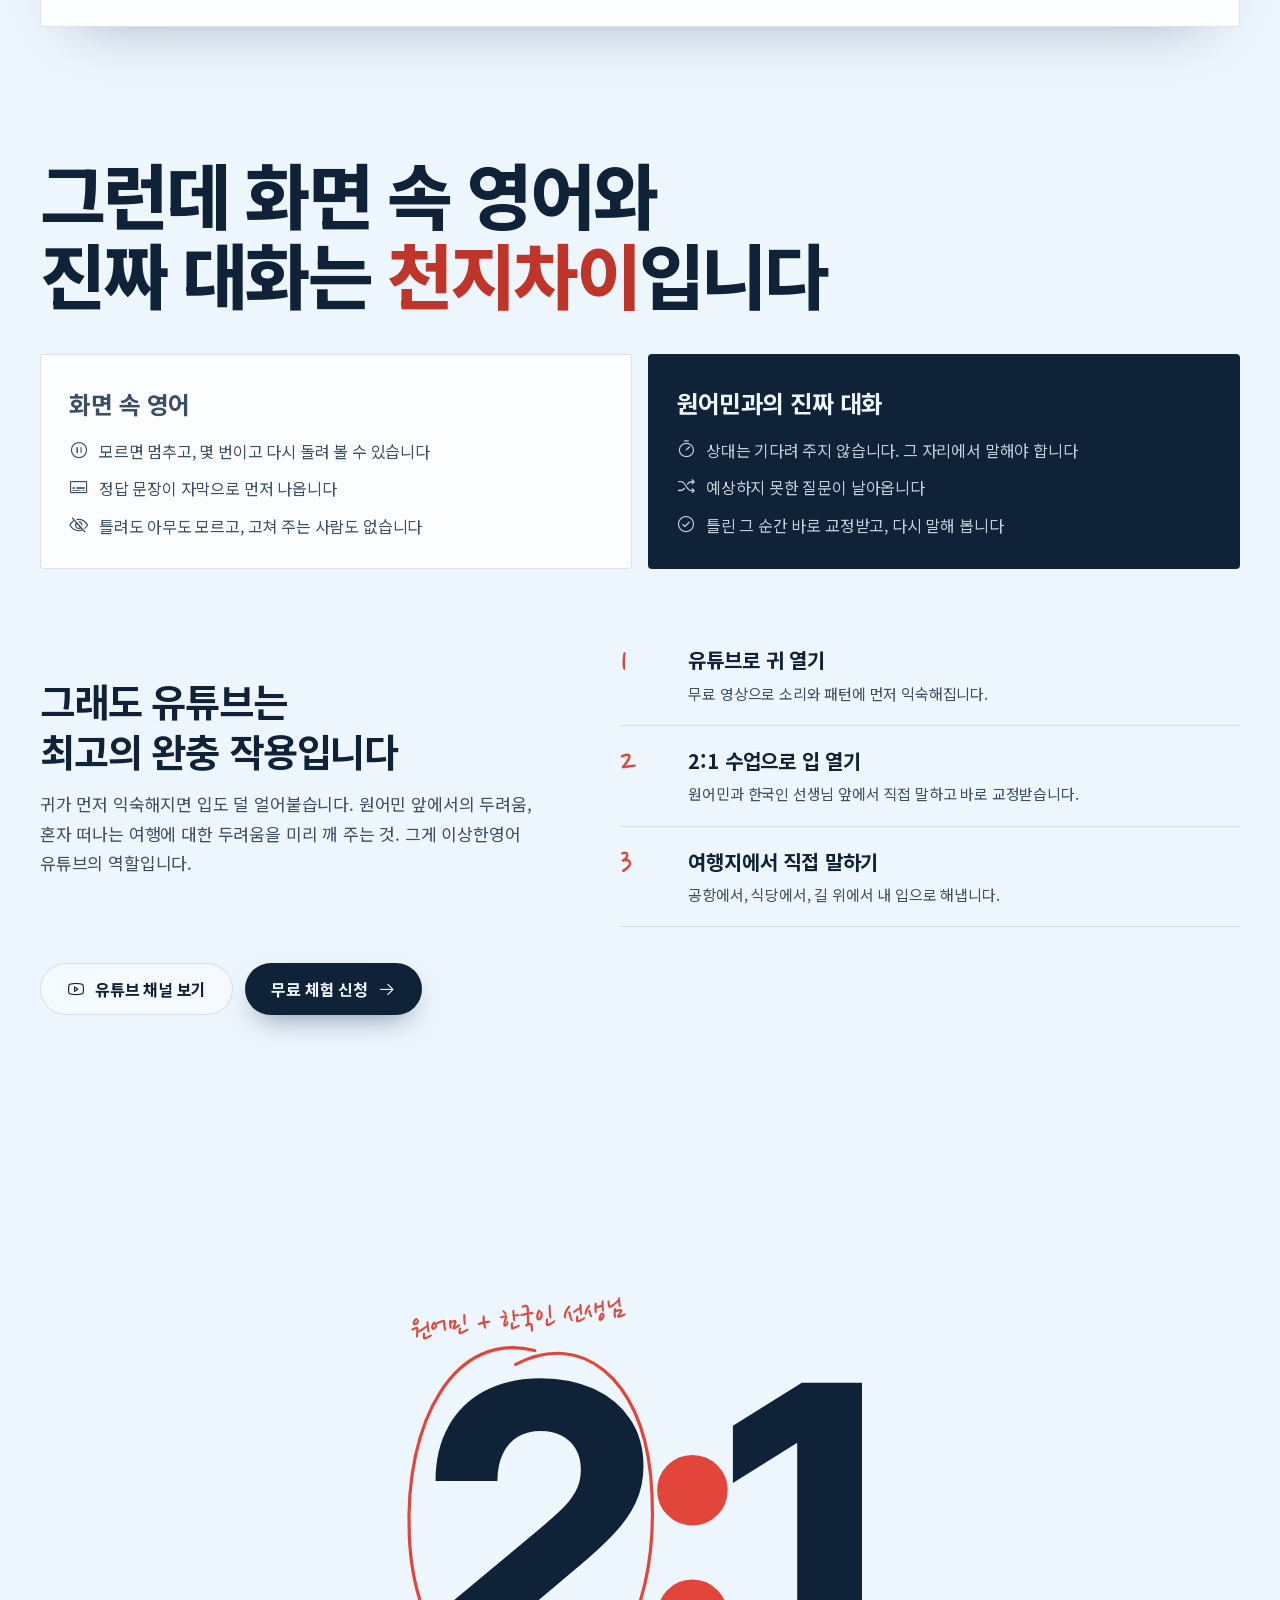
==== commit db592578: "PC 첫 화면 책: 진짜 양장본처럼 — 금박 책등(두께)·표지 테두리·휘며 스르르 넘어가는 속지 - 첫 화면: 책이 제목 쪽으로 돌아앉아 금박 「이상한영어 스토리」 책등이 보인다(" ====
--- a/index.html
+++ b/index.html
@@ -31,7 +31,7 @@
 <link rel="icon" href="/favicon.ico">
 <link rel="apple-touch-icon" href="/apple-touch-icon.png">
 <link rel="preload" href="assets/fonts/noto-kr.woff2?v=779e6461" as="font" type="font/woff2" crossorigin>
-<link rel="stylesheet" href="assets/style.css?v=a9dea992">
+<link rel="stylesheet" href="assets/style.css?v=5f1e1d25">
 <script>(function(d){d.classList.replace('no-js','js');try{if(CSS.supports('animation-timeline: view()')&&!matchMedia('(prefers-reduced-motion: reduce)').matches)d.classList.add('sd')}catch(e){}try{if(!sessionStorage.getItem('weIntro')){sessionStorage.setItem('weIntro','1');d.classList.add('intro-on')}}catch(e){}})(document.documentElement)</script>
 </head>
 <body>
@@ -115,6 +115,9 @@
 
   <div class="stage" id="stage">
     <div class="book" id="book" data-chapter="제1장|영어 때문에 포기한 것들" aria-label="이상한영어 이야기책">
+      <div class="book-spine" aria-hidden="true"><b>이상한영어 스토리</b></div>
+      <div class="sheaf">
+      <i class="board" aria-hidden="true"></i>
       <div class="leaf">
         <div class="face front cover"><div class="pg">
           <p class="cover-top">WEIRD ENGLISH · 첫 번째 이야기</p>
@@ -158,6 +161,12 @@
           <p class="pg-num">2</p>
         </div></div>
       </div>
+      <div class="leaf riffle" aria-hidden="true"><b class="seg"><b class="seg"><b class="seg"></b></b></b></div>
+      <div class="leaf riffle" aria-hidden="true"><b class="seg"><b class="seg"><b class="seg"></b></b></b></div>
+      <div class="leaf riffle" aria-hidden="true"><b class="seg"><b class="seg"><b class="seg"></b></b></b></div>
+      <div class="leaf riffle" aria-hidden="true"><b class="seg"><b class="seg"><b class="seg"></b></b></b></div>
+      <div class="leaf riffle" aria-hidden="true"><b class="seg"><b class="seg"><b class="seg"></b></b></b></div>
+      <div class="leaf riffle" aria-hidden="true"><b class="seg"><b class="seg"><b class="seg"></b></b></b></div>
       <div class="base">
         <div class="face front next-page"><div class="pg">
           <p class="pg-head"><b>제2장</b><span></span></p>
@@ -167,6 +176,7 @@
           </div>
           <p class="pg-num">3</p>
         </div></div>
+      </div>
       </div>
     </div>
     <div class="plane" id="plane" aria-hidden="true">
@@ -967,7 +977,7 @@
 <script src="https://cdnjs.cloudflare.com/ajax/libs/gsap/3.12.5/ScrollTrigger.min.js"></script>
 <script src="https://cdnjs.cloudflare.com/ajax/libs/gsap/3.12.5/MotionPathPlugin.min.js"></script>
 <script src="https://unpkg.com/lenis@1.1.13/dist/lenis.min.js"></script>
-<script src="assets/app.js?v=cc2d57c9"></script>
+<script src="assets/app.js?v=fcb8652b"></script>
 <script src="https://wcs.pstatic.net/wcslog.js"></script>
 <script>if(!window.wcs_add) window.wcs_add = {}; wcs_add["wa"] = "2569d2bd4a9d2c0"; if(window.wcs) { wcs_do(); }</script>
 </body>
--- a/assets/style.css
+++ b/assets/style.css
@@ -148,14 +148,38 @@
 
 .stage{position:absolute;inset:0;z-index:2;display:grid;place-items:center;perspective:1800px;pointer-events:none;
   --pw:min(calc((100svh - var(--header) - 72px) * .72),46vw,470px);--ph:calc(var(--pw) / .72)}
-.book{position:relative;width:calc(var(--pw) * 2);height:var(--ph);perspective:2600px;pointer-events:auto;will-change:transform;grid-area:1/1}
+/* 책: 자세(돌기)와 책등만 입체(preserve-3d, 원근은 .stage). 낱장 묶음(.sheaf)은 한 평면 — 장 순서는 z-index 로 정한다
+   (낱장까지 입체로 두면 크롬이 거의 같은 높이로 겹친 장의 앞뒤를 잘못 가린다)
+   --thick 책 두께(책등 폭) · --in 속지가 표지보다 안으로 들어간 만큼(양장본 테두리) */
+.book{position:relative;width:calc(var(--pw) * 2);height:var(--ph);transform-style:preserve-3d;pointer-events:auto;will-change:transform;grid-area:1/1;
+  --thick:calc(var(--pw) * .1);--in:calc(var(--ph) * .014)}
+.sheaf{position:absolute;inset:0;perspective:2600px}
+.board{position:absolute;top:0;left:50%;width:50%;height:100%;border-radius:2px 7px 7px 2px;background:radial-gradient(130% 100% at 70% 85%,#1E1F25,#0A0A0C);
+  box-shadow:24px 34px 60px -18px rgb(var(--shadow-rgb) / .5)}
+/* 책등: 표지 왼쪽 모서리에서 뒤로 두께만큼 — 첫 화면에서 책이 제목 쪽으로 돌아앉으면 보인다 */
+.book-spine{position:absolute;top:0;left:calc(50% - var(--thick));width:var(--thick);height:100%;transform-origin:100% 50%;transform:rotateY(-90deg);backface-visibility:hidden;-webkit-backface-visibility:hidden;
+  display:grid;place-items:center;border-radius:3px;background:linear-gradient(90deg,#060607,#26272D 38%,#17181C 70%,#050506)}
+.book-spine::before,.book-spine::after{content:"";position:absolute;left:12%;right:12%;height:2px;background:linear-gradient(90deg,#8E6B2F,#F4E4B8,#8E6B2F)}
+.book-spine::before{top:7%}.book-spine::after{bottom:7%}
+.book-spine b{writing-mode:vertical-rl;text-orientation:upright;font-size:calc(var(--thick) * .4);font-weight:900;letter-spacing:.06em;
+  background:linear-gradient(180deg,#F4E4B8,#CFA95E 45%,#8E6B2F 75%,#EAD39C);-webkit-background-clip:text;background-clip:text;color:transparent}
 .leaf,.base{position:absolute;top:0;left:50%;width:50%;height:100%}
+.leaf + .leaf,.base{top:var(--in);height:calc(100% - var(--in) * 2);width:calc(50% - var(--in))}
+/* 스르르 넘어가는 속지: 한 장 = 세 마디(.seg 안에 .seg). 넘길 때 바깥 마디가 먼저 들리고 내려앉을 땐 늦게 따라와 종이처럼 휜다(app.js RIFFLE) */
+.riffle{--sh:0;--lines:repeating-linear-gradient(180deg,transparent 0 calc(var(--ph) * .014),color-mix(in srgb,var(--ink) 8%,transparent) 0 calc(var(--ph) * .024),transparent 0 calc(var(--ph) * .032))}
+.riffle .seg{position:absolute;top:0;left:0;width:33.34%;height:100%;transform-origin:0 50%;transform-style:preserve-3d;
+  padding:calc(var(--ph) * .11) 0 calc(var(--ph) * .1);background:var(--lines) content-box,var(--sheet)}
+.riffle .seg .seg{left:100%;width:100%}
+.riffle > .seg{padding-left:calc(var(--pw) * .1);background:linear-gradient(90deg,rgb(var(--shadow-rgb) / .14),transparent 30%),var(--lines) content-box,var(--sheet)}
+.riffle .seg .seg .seg{padding-right:calc(var(--pw) * .08)}
+.riffle .seg::after{content:"";position:absolute;inset:0;pointer-events:none;opacity:var(--sh);background:linear-gradient(90deg,rgb(var(--shadow-rgb) / .3),transparent 85%)}
 .leaf{transform-origin:0% 50%;transform-style:preserve-3d;will-change:transform}
 .face{position:absolute;inset:0;overflow:hidden;background:var(--sheet);color:var(--ink);container-type:size;backface-visibility:hidden;-webkit-backface-visibility:hidden;--spine:90deg;--shade:0}
 .face.back{transform:rotateY(180deg);--spine:270deg}
 .face::before{content:"";position:absolute;inset:0;pointer-events:none;z-index:2;background:linear-gradient(var(--spine),rgb(var(--shadow-rgb) / .16),transparent 9%,transparent 92%,rgb(var(--shadow-rgb) / .05))}
 .face::after{content:"";position:absolute;inset:0;pointer-events:none;z-index:3;opacity:var(--shade);background:linear-gradient(var(--spine),rgb(var(--shadow-rgb) / .05),rgb(var(--shadow-rgb) / .42))}
-.base{z-index:0;border-radius:0 var(--r) var(--r) 0;box-shadow:1px 1px 0 var(--edge),3px 2px 0 var(--sheet-2),4px 3px 0 var(--edge),6px 4px 0 var(--sheet-2),7px 5px 0 var(--edge),24px 34px 60px -18px rgb(var(--shadow-rgb) / .45)}
+/* 남은 속지 더미: 표지 테두리 안쪽에 종이 결이 겹겹이 */
+.base{box-shadow:1px 1px 0 var(--edge),2px 2px 0 var(--sheet-2),3px 3px 0 var(--edge),4px 4px 0 var(--sheet-2),5px 5px 0 var(--edge)}
 .plane{position:relative;grid-area:1/1;width:var(--pw);height:var(--ph);pointer-events:none;visibility:hidden;z-index:3;filter:drop-shadow(0 30px 30px rgb(var(--shadow-rgb) / .28))}
 .plane svg{width:100%;height:100%;overflow:visible}
 
@@ -174,10 +198,12 @@
 .sol-kicker{font-size:clamp(12px,3cqi,15px);font-weight:700;color:var(--pen-ink)}
 .sol-big{font-family:var(--f-sans);font-weight:700;font-size:clamp(17px,min(6.6cqi,5.4cqb),36px);line-height:1.34;letter-spacing:-.03em}
 /* 표지: 검은 가죽 양장본 + 금박 글씨·안쪽 금박 테두리(휴대폰 첫 방문 표지와 같은 결). 물건 색이라 밝은/어두운 화면에서 같다 */
-.cover{background:radial-gradient(120% 90% at 30% 18%,#2B2C33,#141519 55%,#09090B);color:#E9D5A1}
+.cover{border-radius:2px 7px 7px 2px;background:radial-gradient(120% 90% at 30% 18%,#2B2C33,#141519 55%,#09090B);color:#E9D5A1}
+.inside{border-radius:7px 2px 2px 7px}
 .cover .pg::before{content:"";position:absolute;inset:4.5%;border:1px solid rgb(207 169 94 / .45);border-radius:2px;pointer-events:none}
 .cover :is(.cover-top,.cover-title,.cover-foot){background:linear-gradient(135deg,#F4E4B8,#CFA95E 45%,#8E6B2F 72%,#EAD39C);-webkit-background-clip:text;background-clip:text;color:transparent}
-.cover::before{background:repeating-linear-gradient(90deg,rgb(255 255 255 / .025) 0 1px,transparent 1px 3px),linear-gradient(var(--spine),rgb(0 0 0 / .35),transparent 7%)}
+/* 가죽 결 + 책등 옆 접힘 홈(양장본 이음매) */
+.cover::before{background:linear-gradient(90deg,transparent 4%,rgb(0 0 0 / .6) 4.5%,rgb(255 255 255 / .08) 5.1%,transparent 5.7%),repeating-linear-gradient(90deg,rgb(255 255 255 / .025) 0 1px,transparent 1px 3px),linear-gradient(var(--spine),rgb(0 0 0 / .35),transparent 7%)}
 .cover .pg{justify-content:space-between}
 .cover-top{font-size:clamp(10px,2.8cqi,13px);letter-spacing:.18em;opacity:.72}
 .cover-title{font-family:var(--f-sans);font-weight:900;font-size:clamp(40px,min(15.5cqi,11.5cqb),96px);line-height:1.08;letter-spacing:-.05em}
@@ -198,6 +224,8 @@
 @media (min-width:768px){
 :is(.book--flat,.no-js .book){width:min(100%,560px)!important;height:auto!important;perspective:none;display:flex;flex-direction:column;gap:16px;margin:0 auto}
 :is(.book--flat,.no-js .book) .leaf,:is(.book--flat,.no-js .book) .base{position:relative;inset:auto;left:auto;top:auto;width:100%;height:auto;transform:none!important;display:flex;flex-direction:column;gap:16px;box-shadow:none}
+:is(.book--flat,.no-js .book) :is(.board,.book-spine,.riffle){display:none}
+:is(.book--flat,.no-js .book) .sheaf{display:contents}
 :is(.book--flat,.no-js .book) .face{position:relative;inset:auto;transform:none;backface-visibility:visible;-webkit-backface-visibility:visible;aspect-ratio:.9;border-radius:var(--r);box-shadow:0 14px 40px -24px rgb(var(--shadow-rgb) / .5)}
 :is(.hero.is-flat,.no-js .hero){height:auto;overflow:visible;display:flex;flex-direction:column}
 :is(.hero.is-flat,.no-js .hero) .hero-copy{height:auto;min-height:88svh}
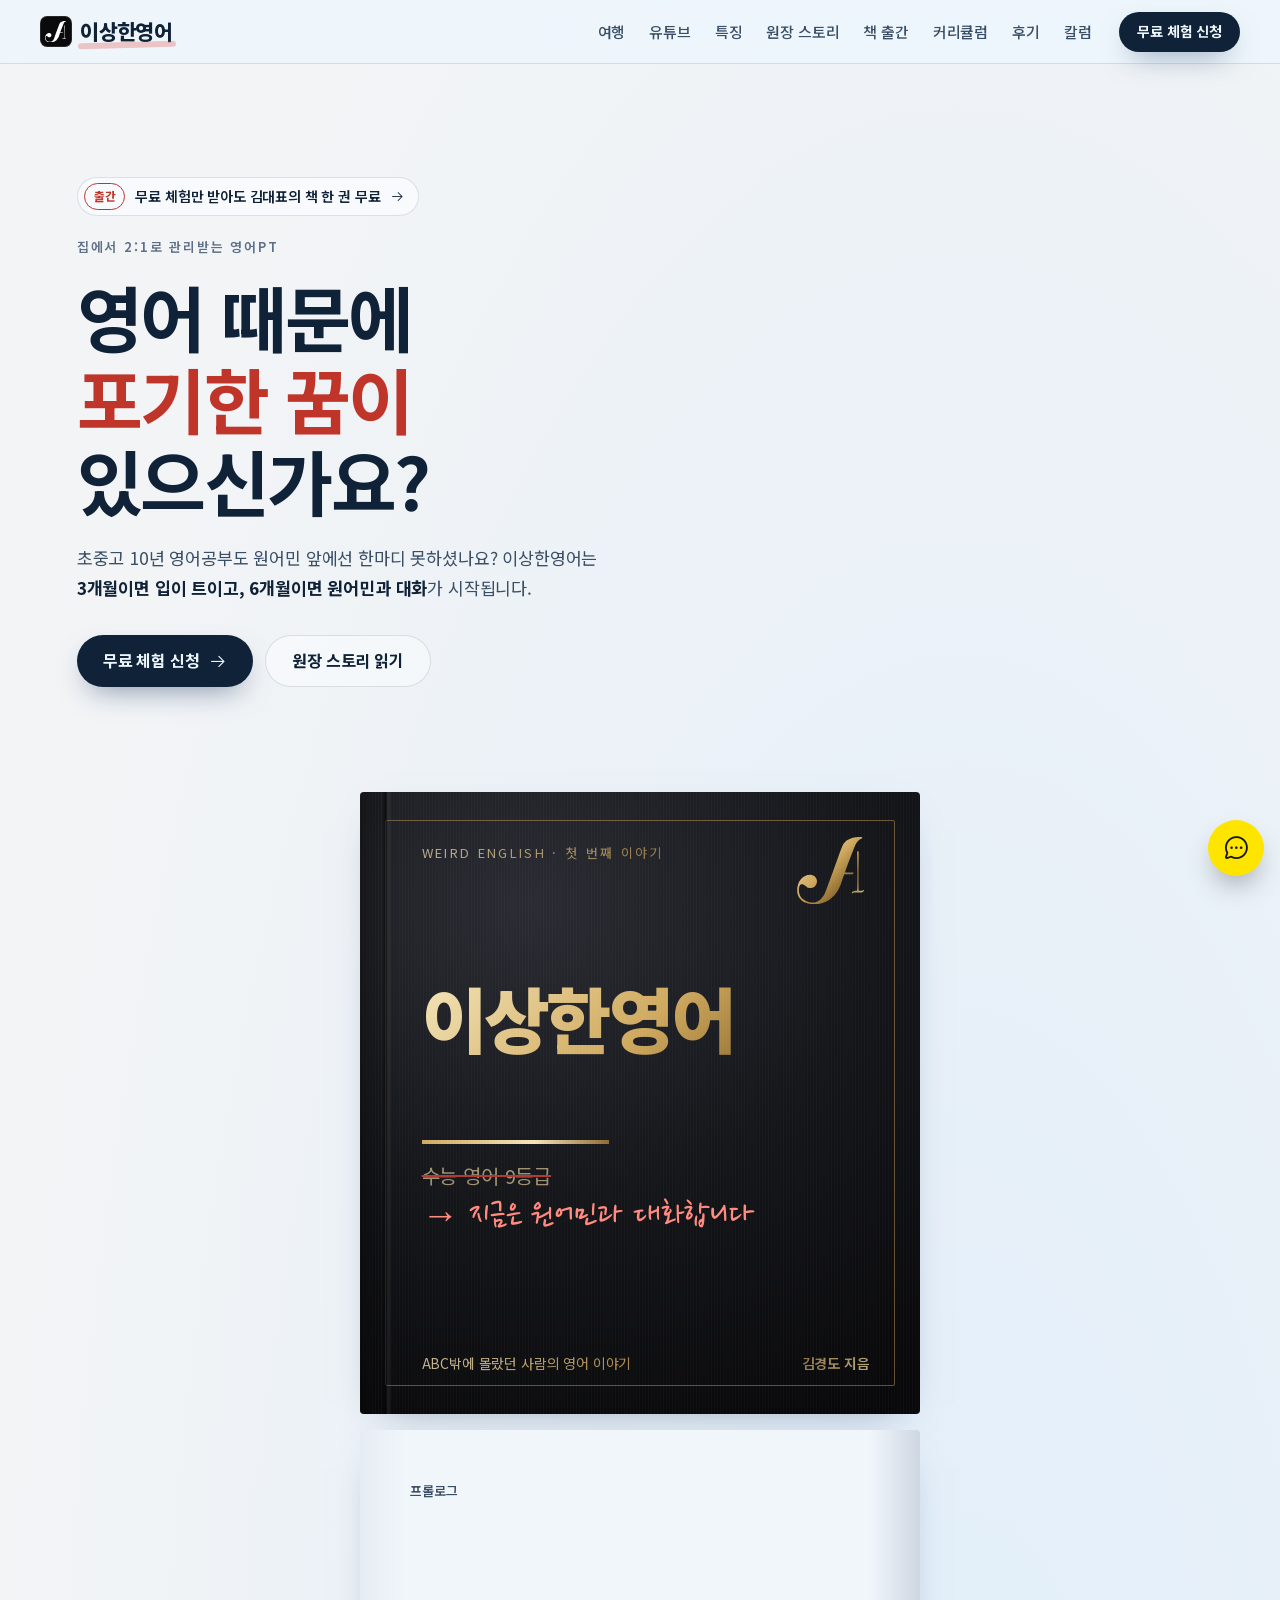
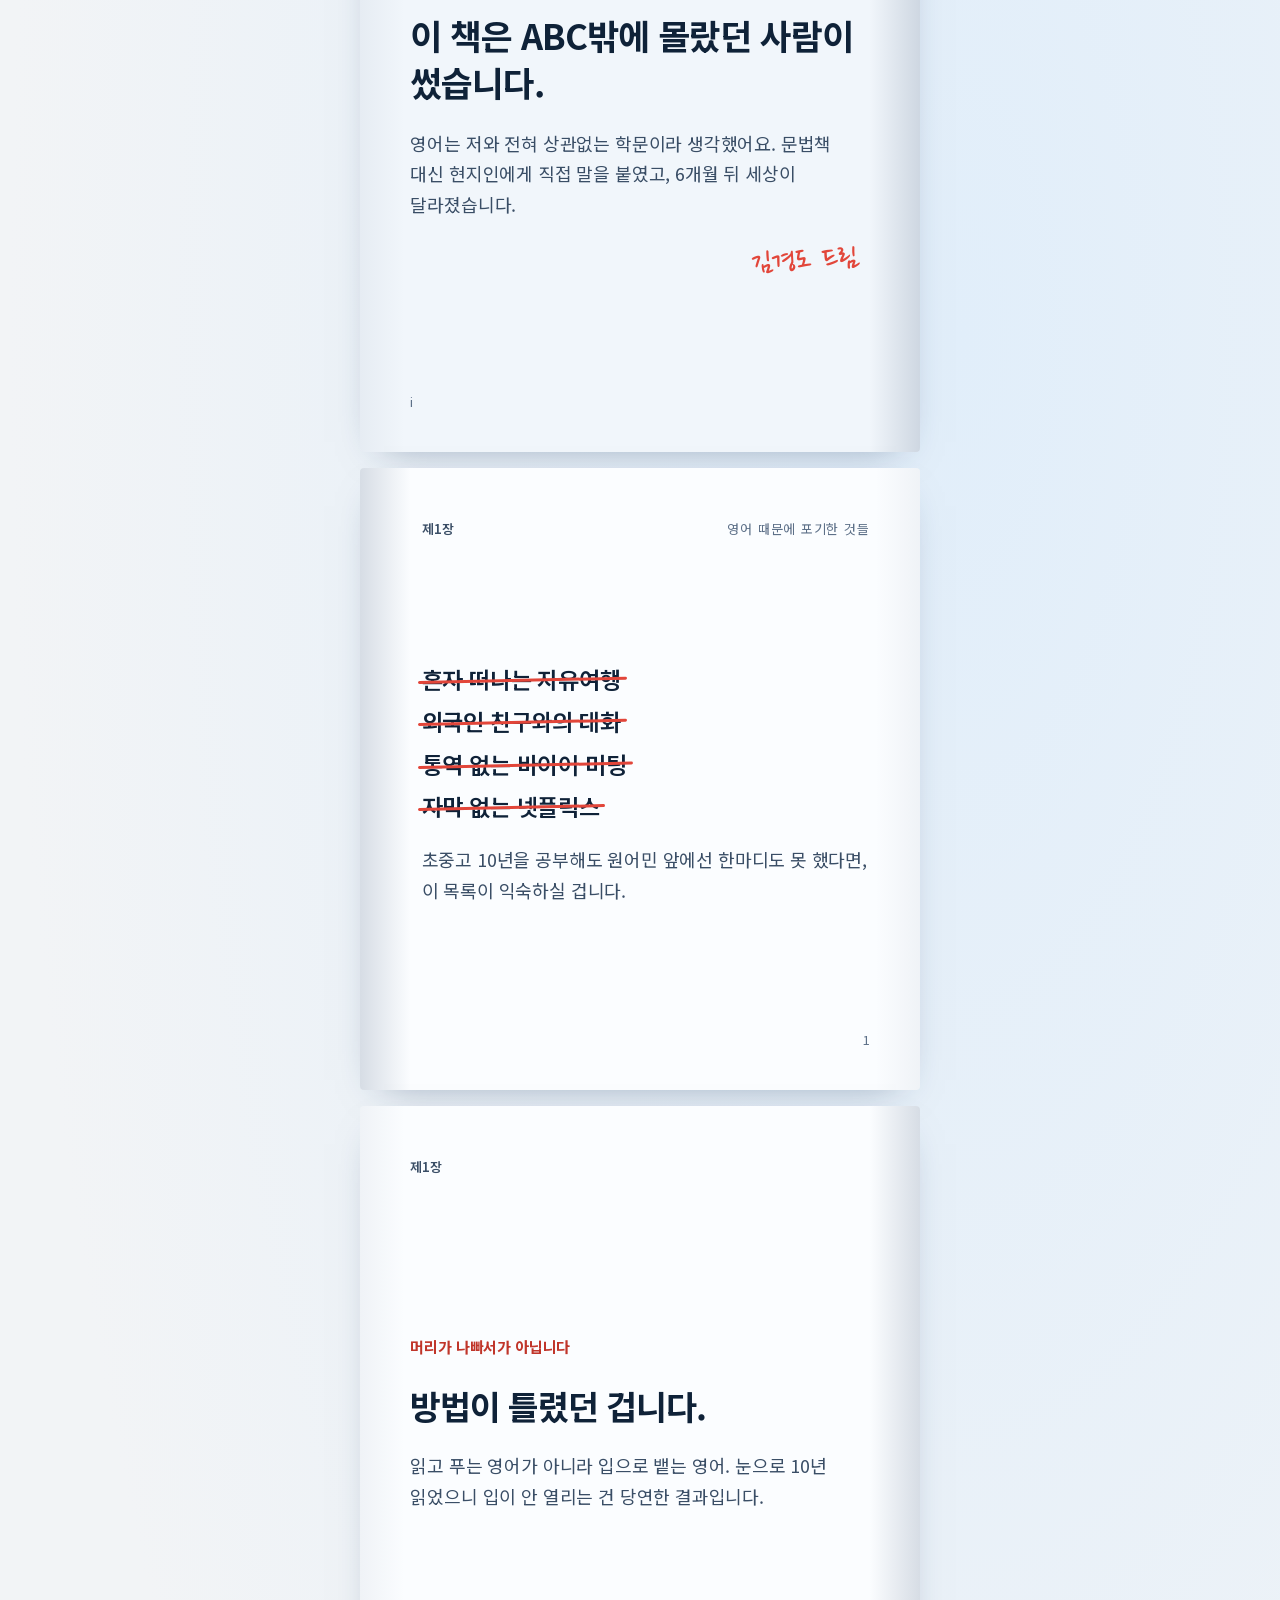
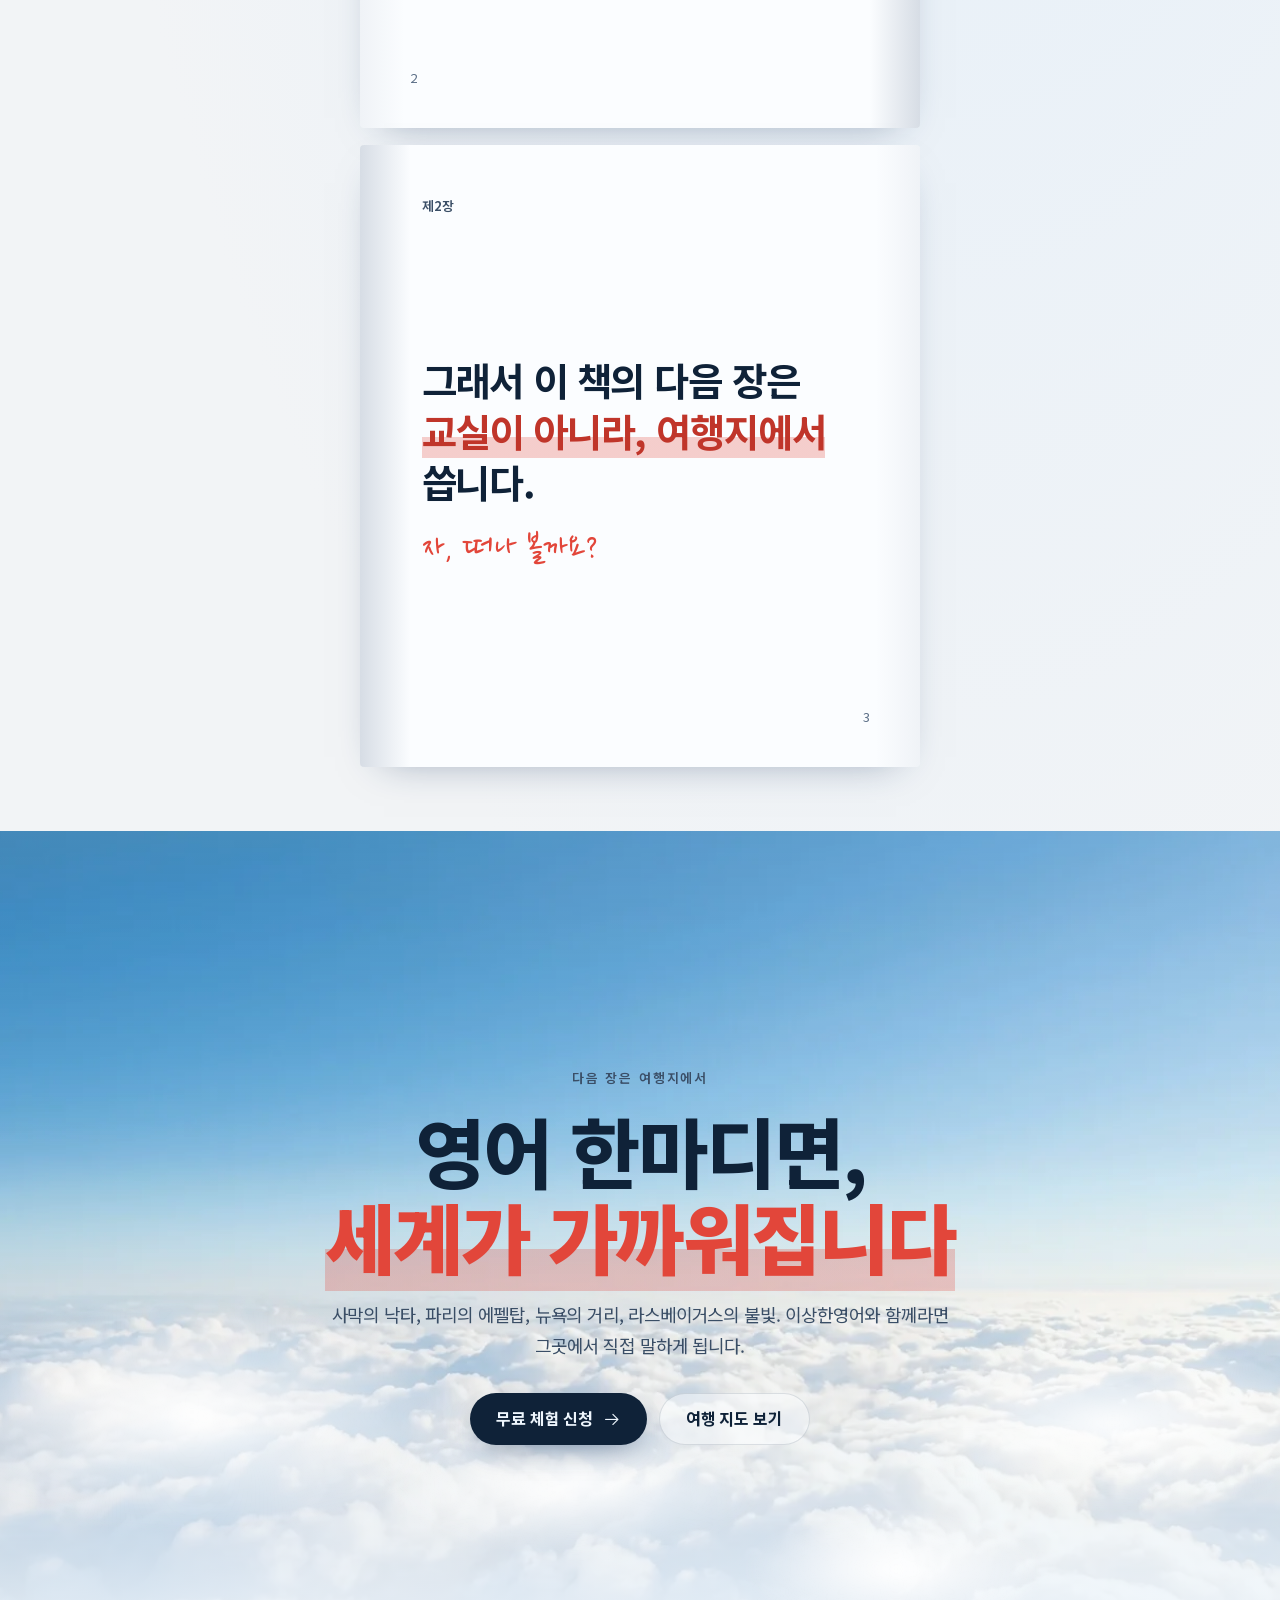
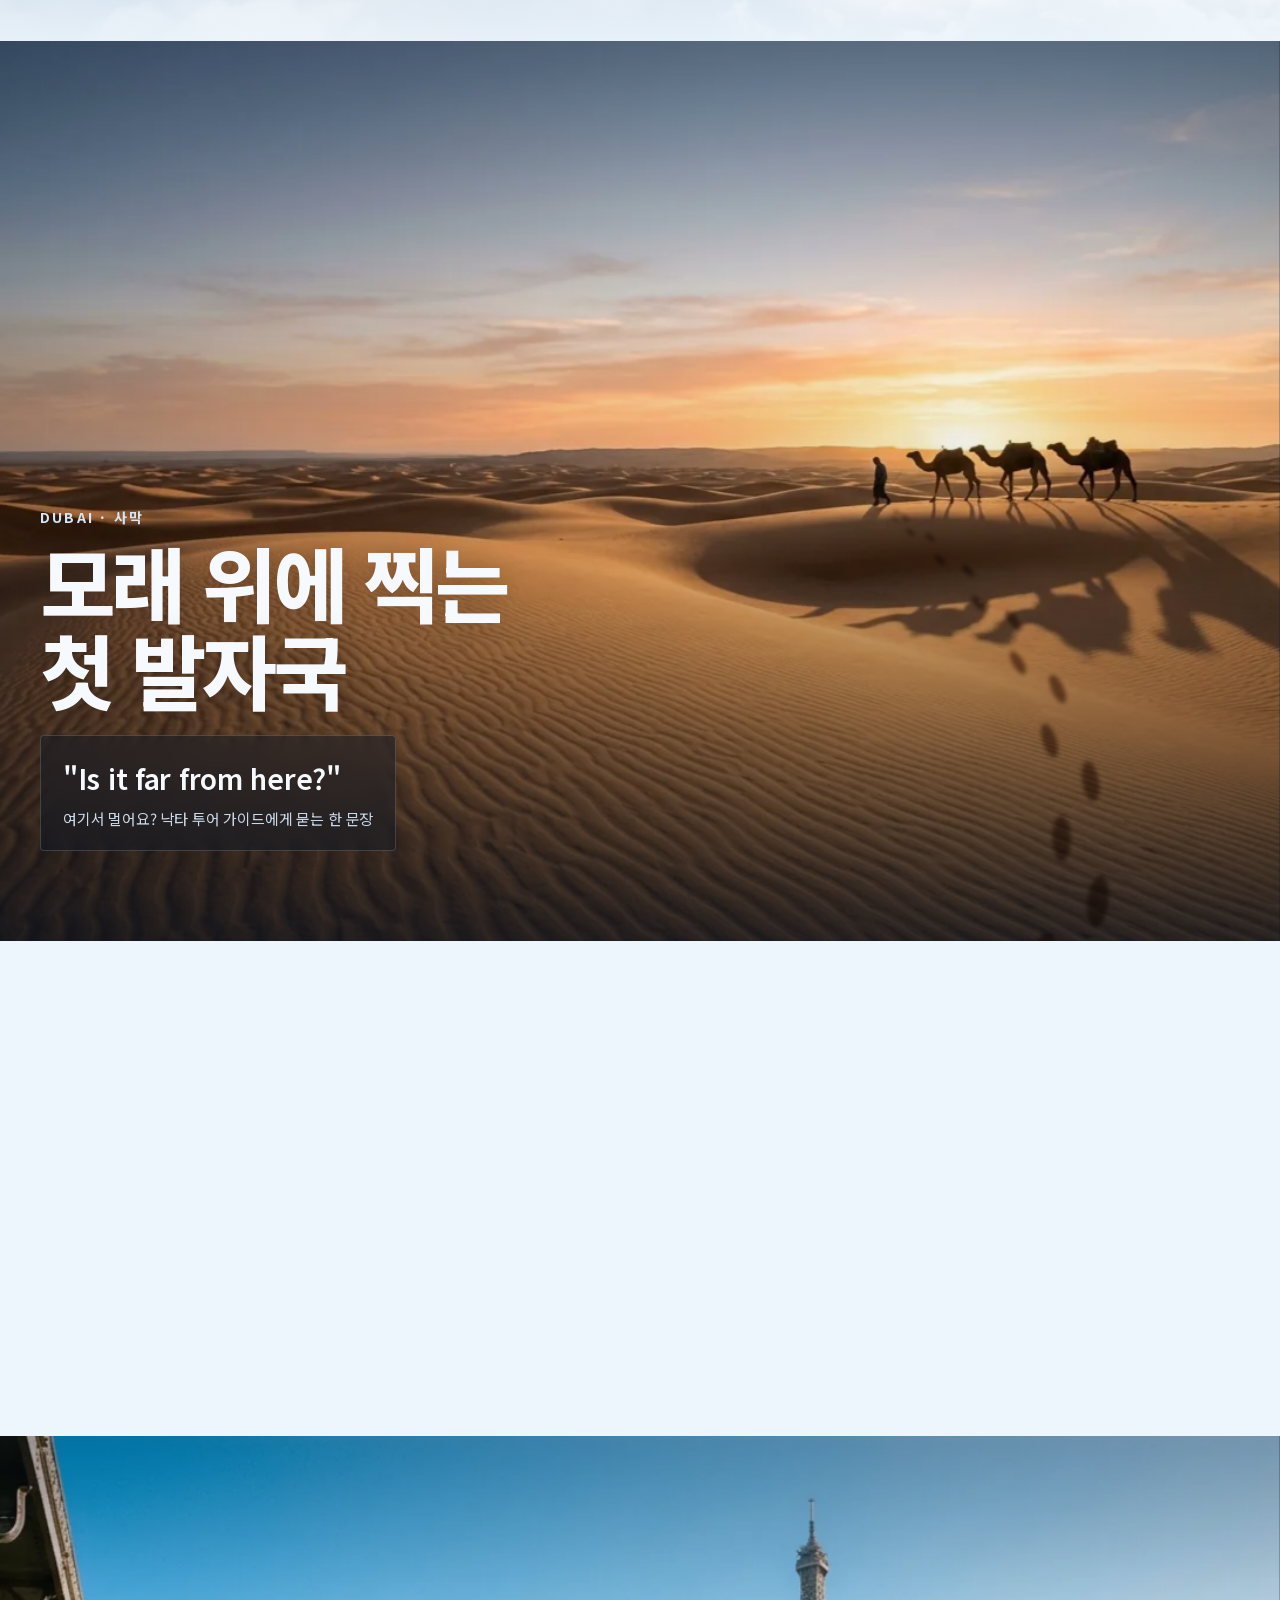
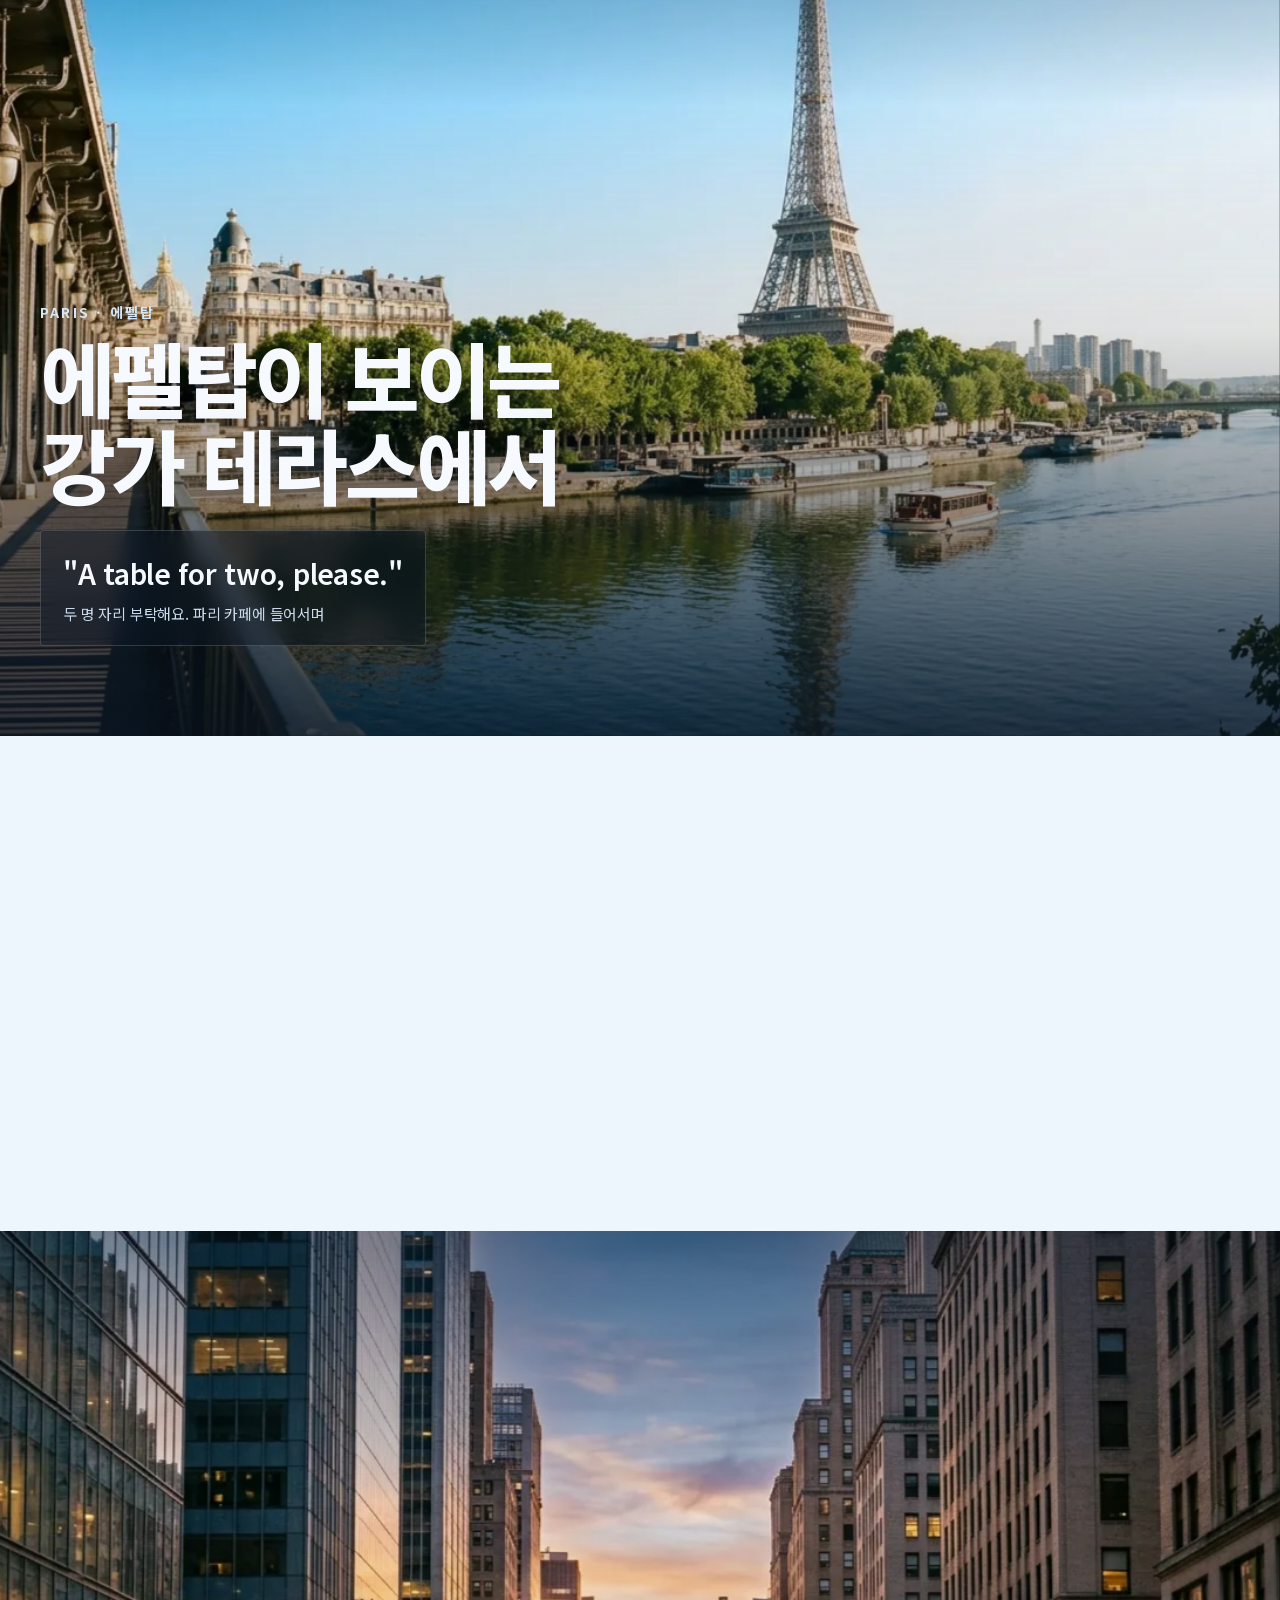
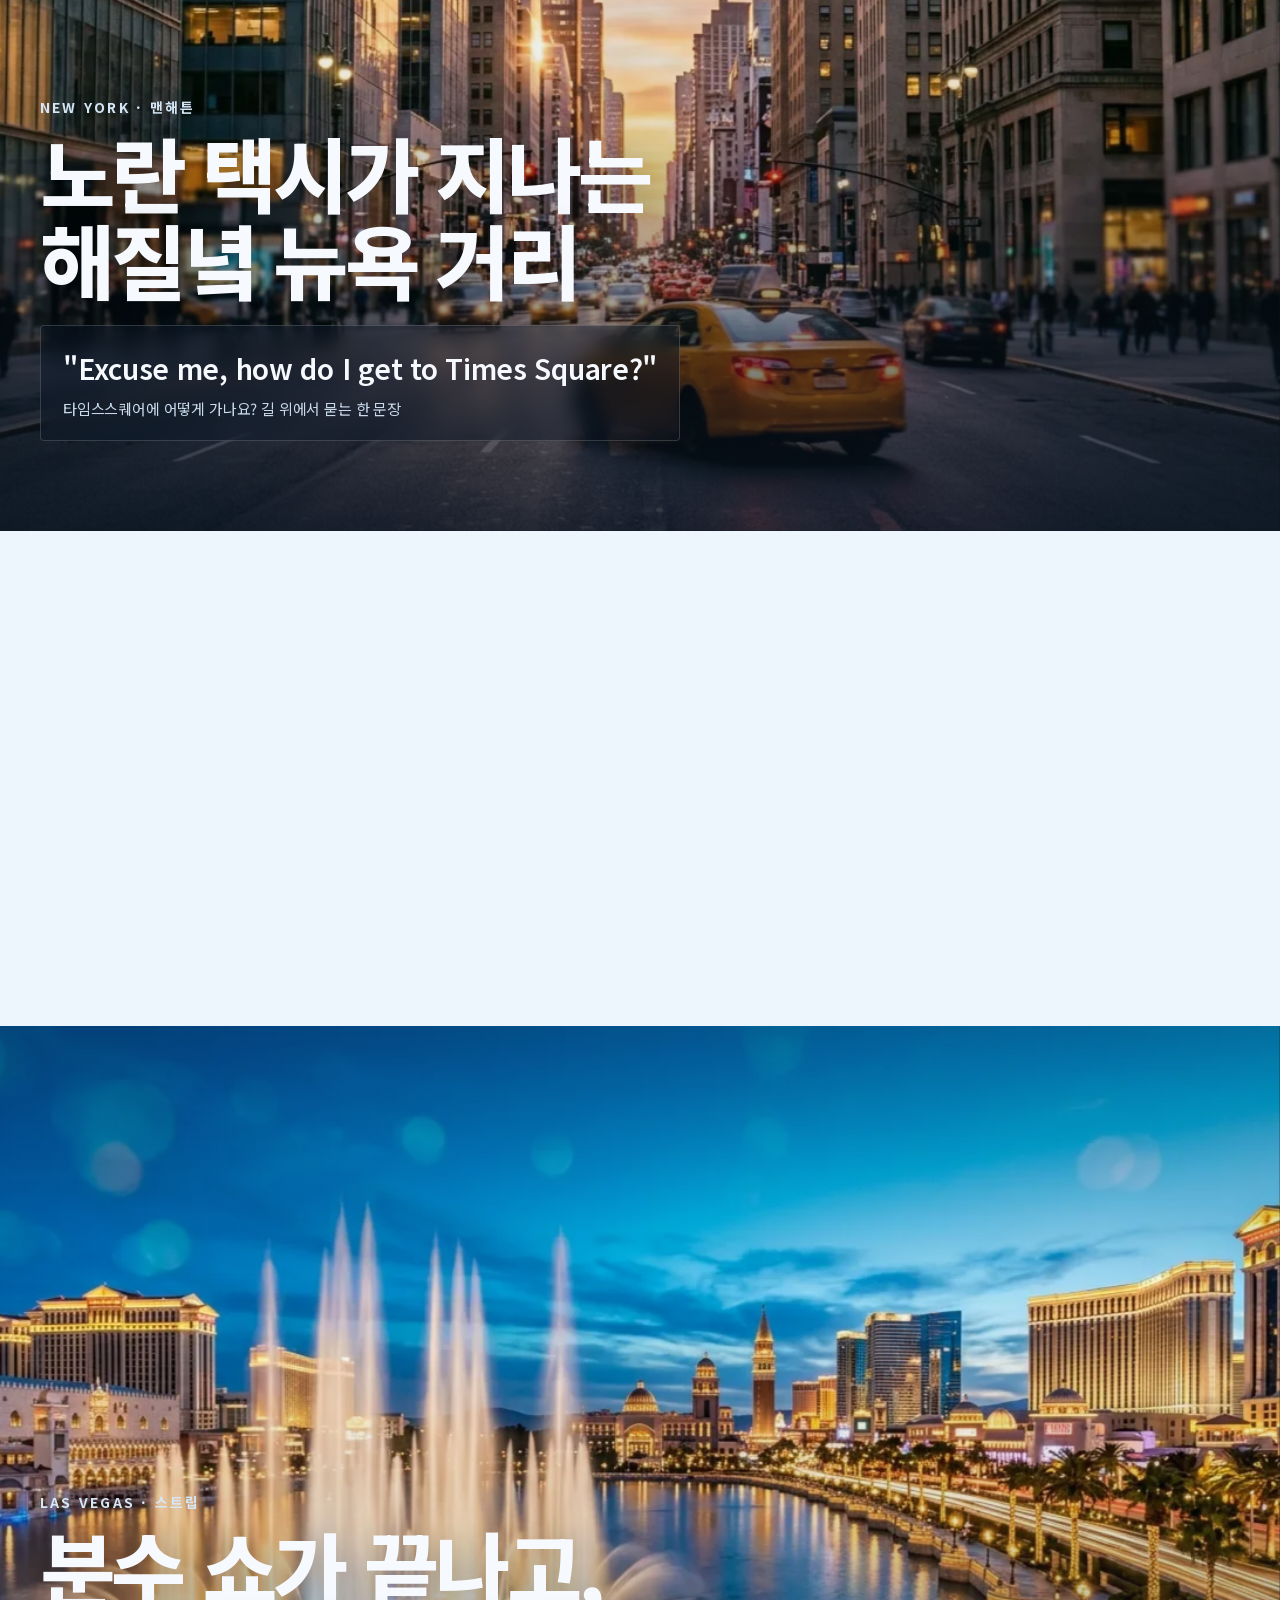
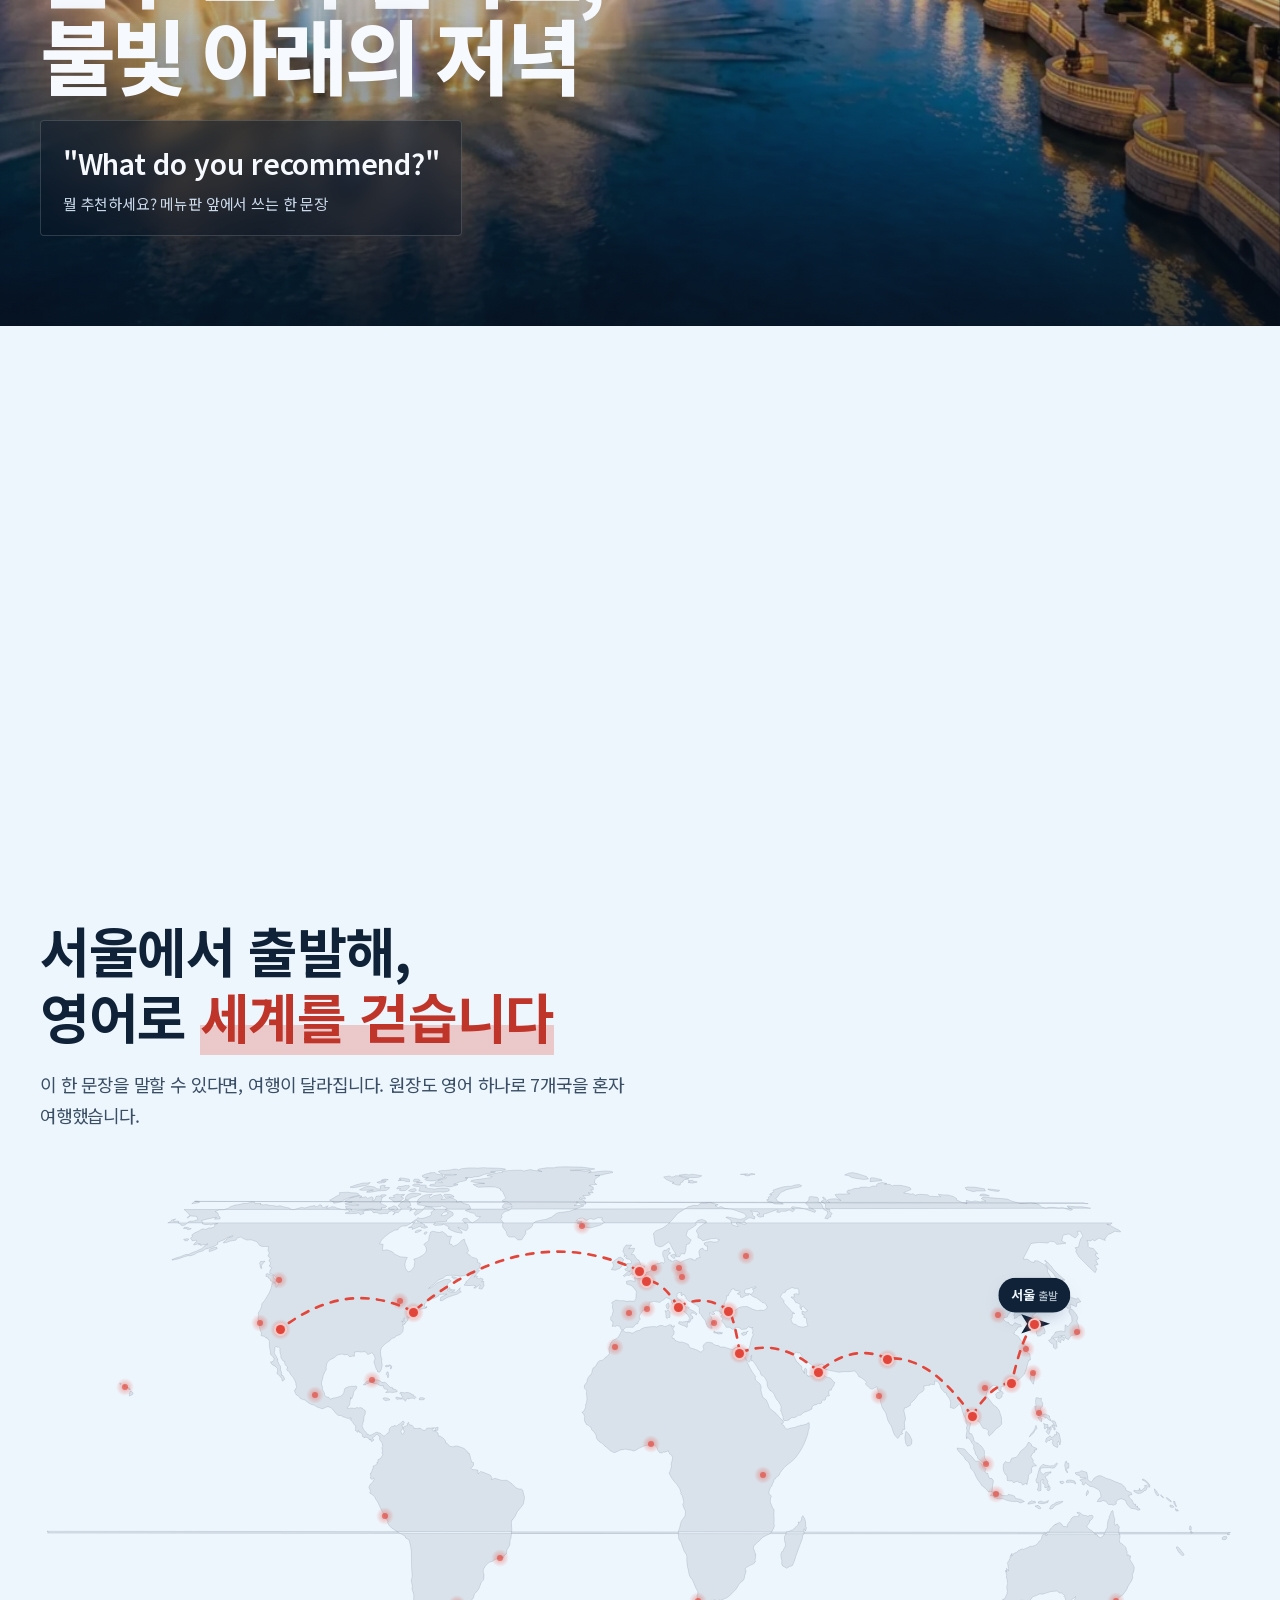
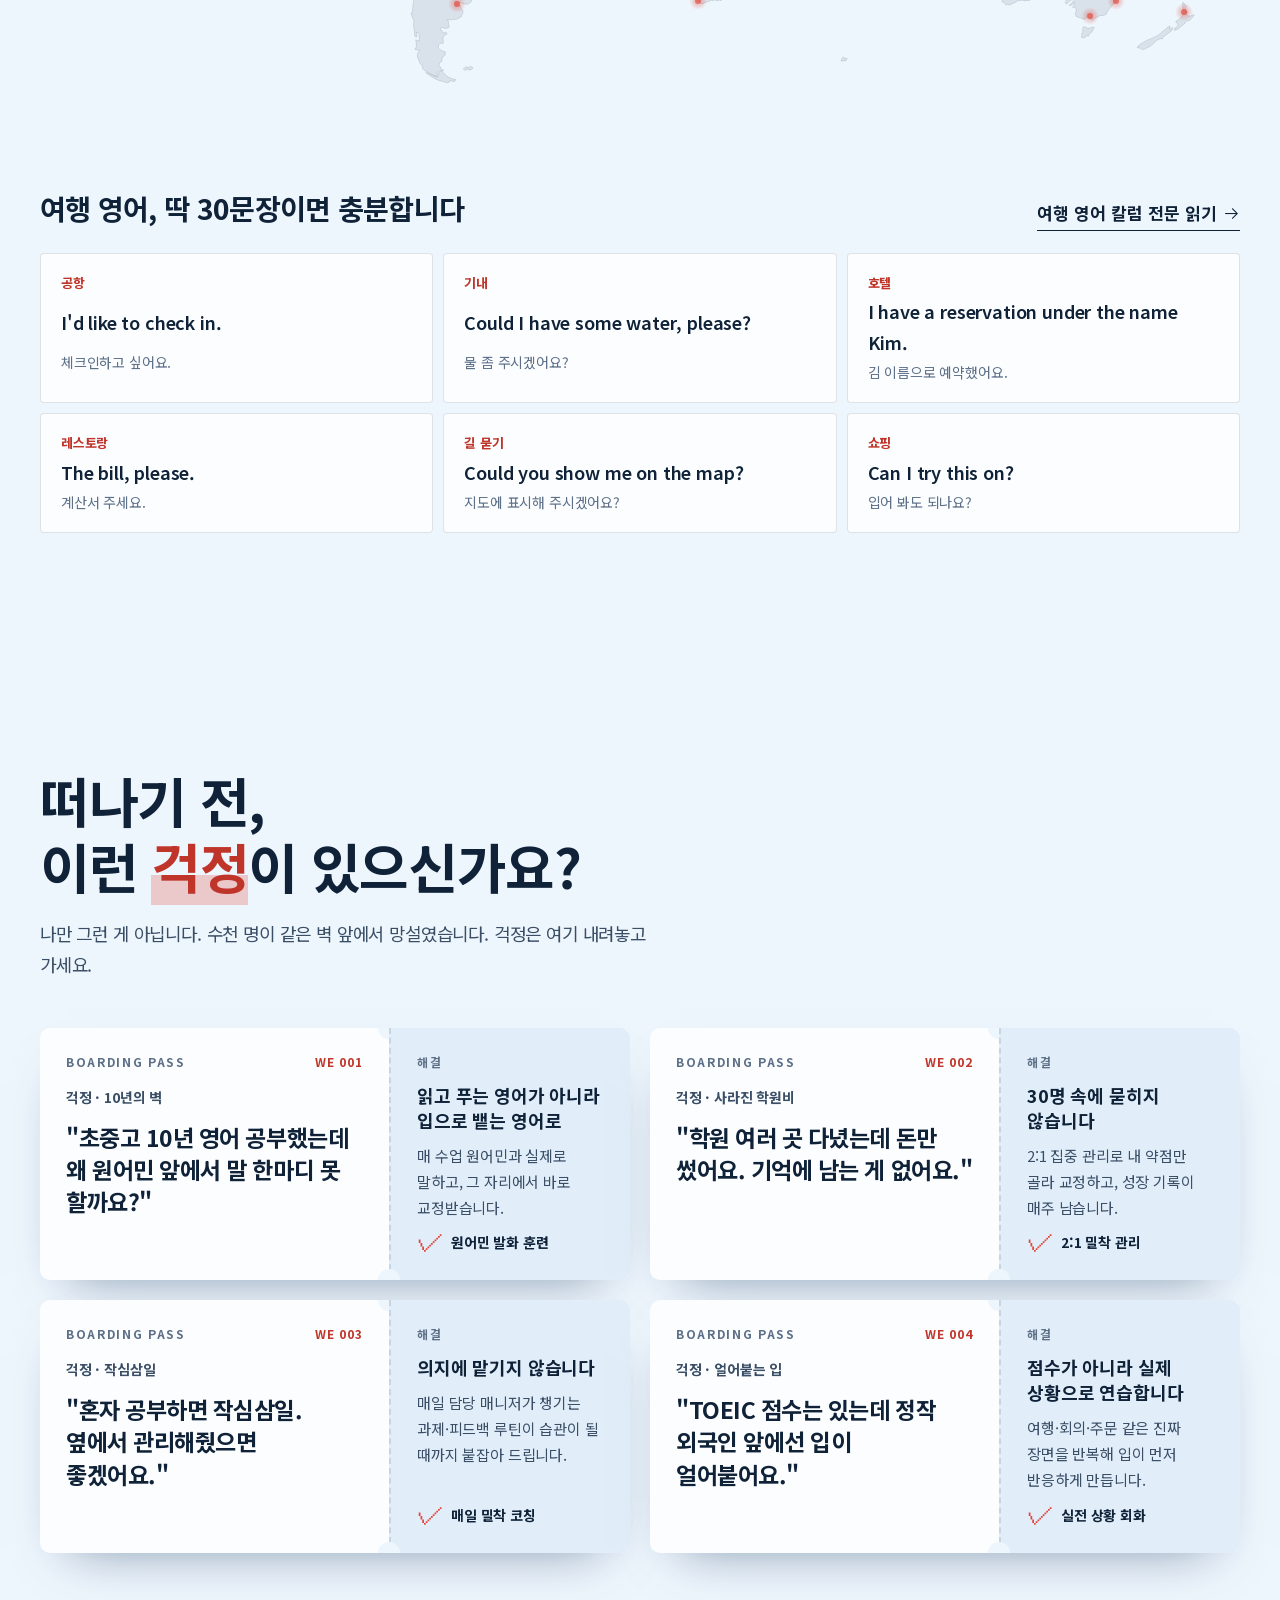
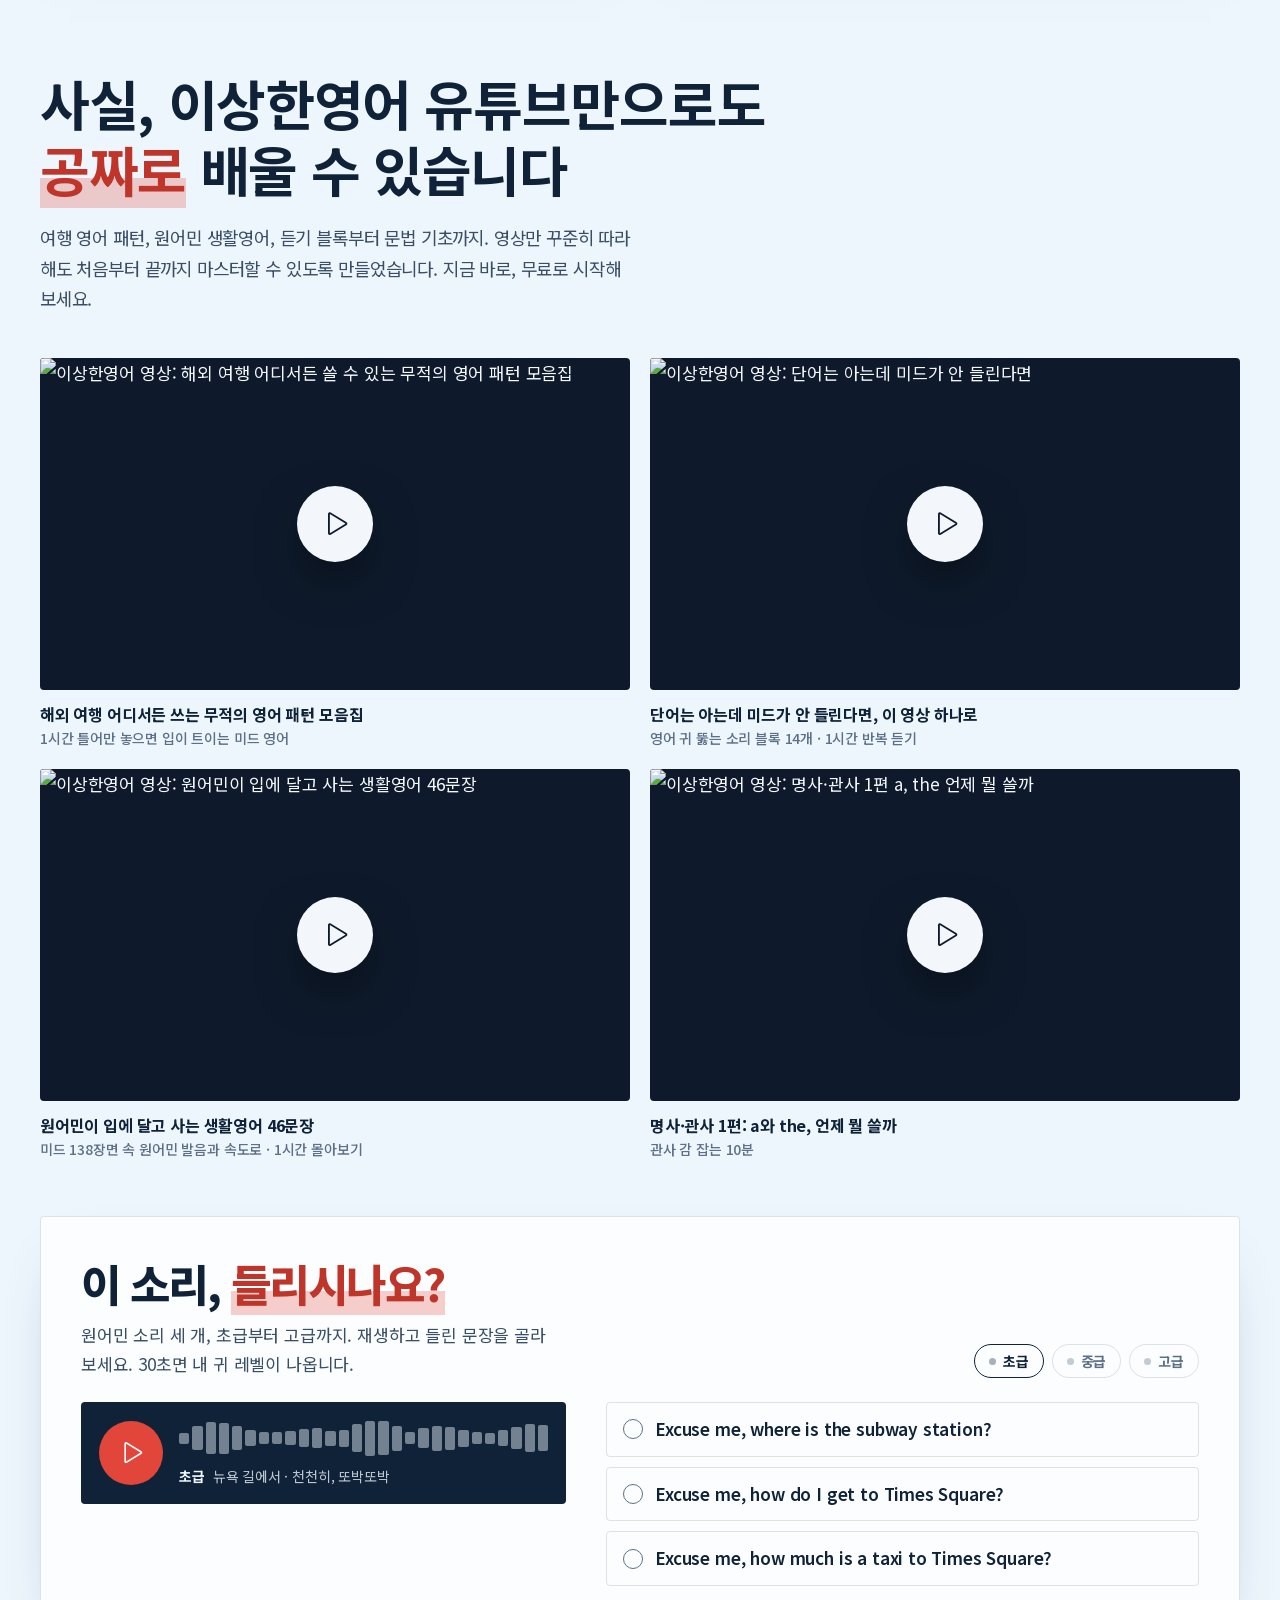
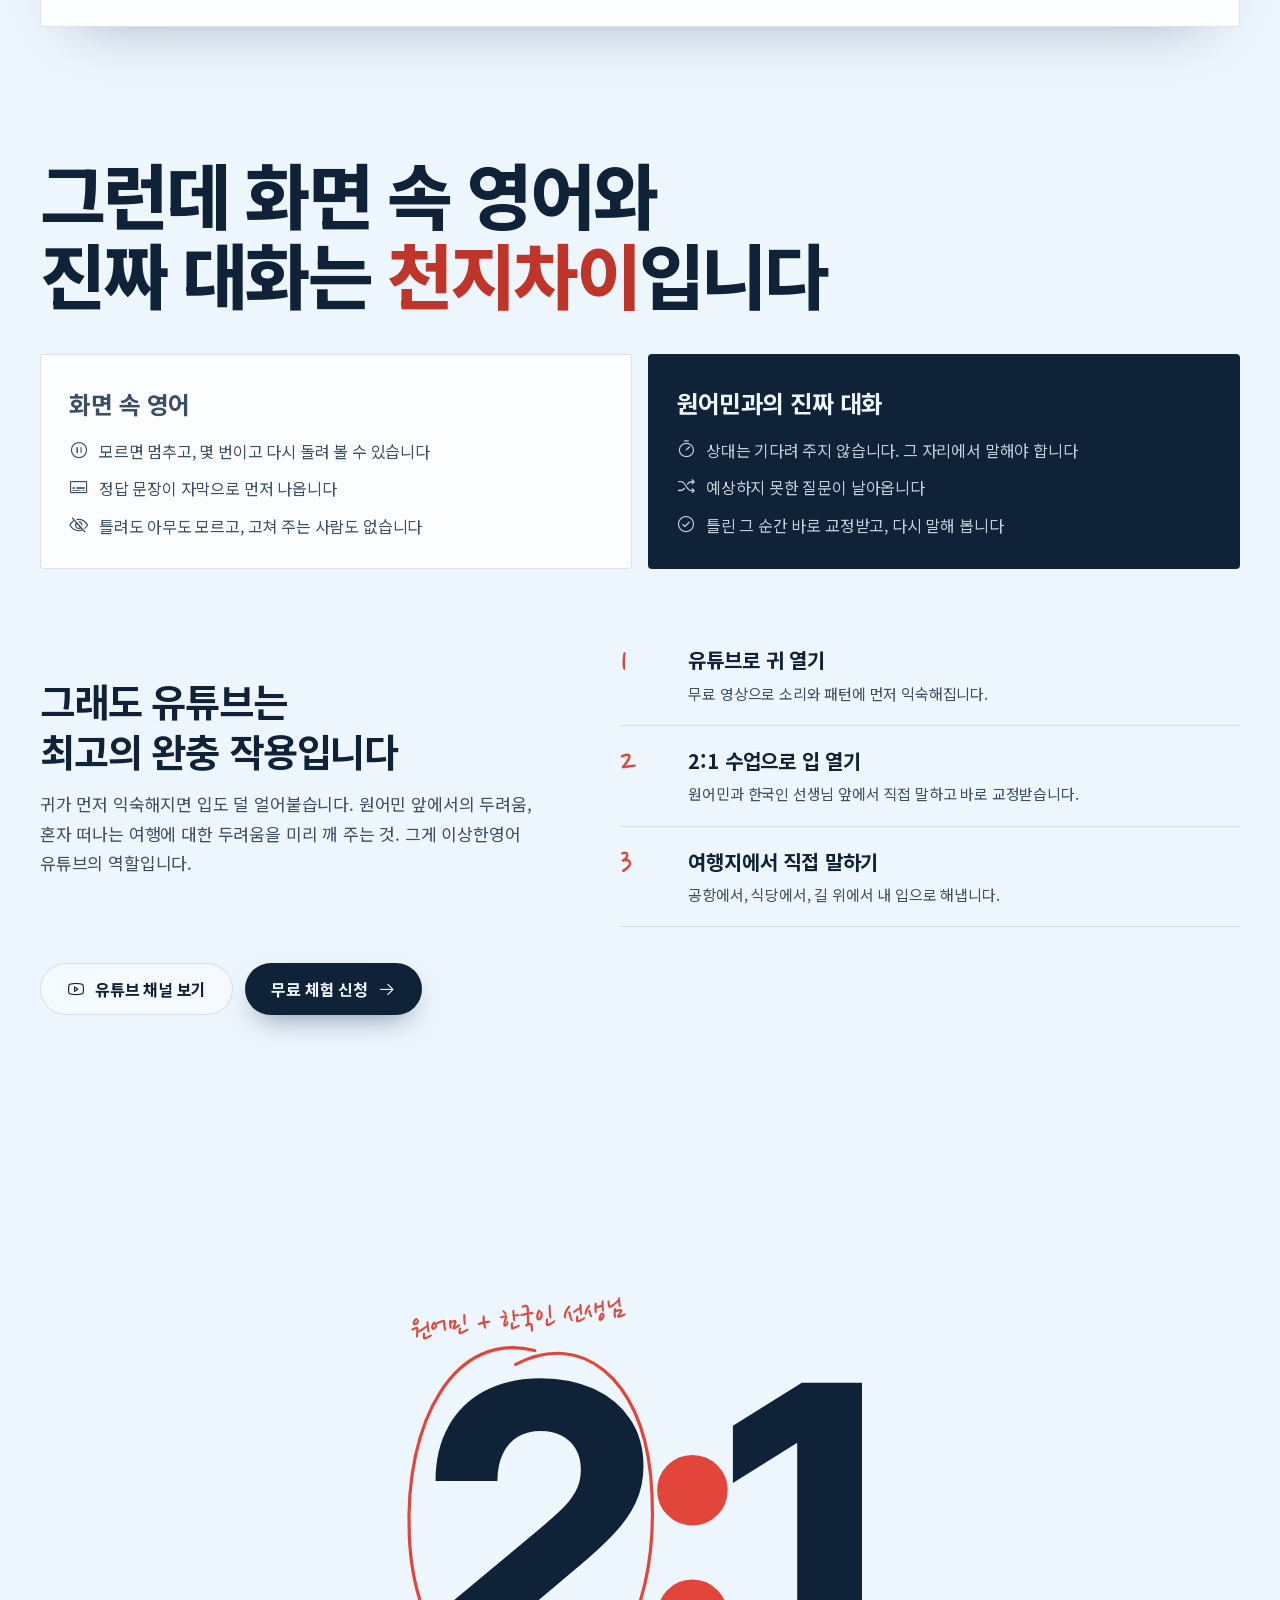
==== commit 878d523e: "로고: 유튜브 채널의 A 로 통일 — 사이트 아이콘·머리글·바닥글·책 표지·링크 미리보기 - 사이트 아이콘(브라우저 탭·검색 결과·홈 화면): 예전 초록 말풍선 → 검은 바탕 흰 " ====
--- a/index.html
+++ b/index.html
@@ -13,7 +13,7 @@
 <meta property="og:url" content="https://weirdenglish.co.kr/">
 <meta property="og:title" content="영어 때문에 포기한 여행, 아직 있나요?">
 <meta property="og:description" content="무료 체험하면 전자책 증정 · 원어민 2:1 영어PT">
-<meta property="og:image" content="https://weirdenglish.co.kr/assets/og-share.jpg?v=64d10e89">
+<meta property="og:image" content="https://weirdenglish.co.kr/assets/og-share.jpg?v=8f3d5e34">
 <meta property="og:image:type" content="image/jpeg">
 <meta property="og:image:width" content="1200">
 <meta property="og:image:height" content="630">
@@ -22,24 +22,30 @@
 <meta name="twitter:card" content="summary_large_image">
 <meta name="twitter:title" content="영어 때문에 포기한 여행, 아직 있나요?">
 <meta name="twitter:description" content="무료 체험하면 전자책 증정 · 원어민 2:1 영어PT">
-<meta name="twitter:image" content="https://weirdenglish.co.kr/assets/og-share.jpg?v=64d10e89">
+<meta name="twitter:image" content="https://weirdenglish.co.kr/assets/og-share.jpg?v=8f3d5e34">
 <script type="application/ld+json">
-{"@context":"https://schema.org","@type":"EducationalOrganization","name":"이상한영어","url":"https://weirdenglish.co.kr/","logo":"https://weirdenglish.co.kr/favicon-512.png","image":"https://weirdenglish.co.kr/assets/og-share.jpg?v=64d10e89","description":"집에서 원어민과 2:1 화상으로 관리받는 영어 PT. 왕초보 여행영어·영어회화 무료 체험 신청.","address":{"@type":"PostalAddress","streetAddress":"승방길 27","addressLocality":"관악구","addressRegion":"서울특별시","addressCountry":"KR"},"sameAs":["https://www.youtube.com/@%EC%9D%B4%EC%83%81%ED%95%9C%EC%98%81%EC%96%B4"]}
+{"@context":"https://schema.org","@type":"EducationalOrganization","name":"이상한영어","url":"https://weirdenglish.co.kr/","logo":"https://weirdenglish.co.kr/favicon-512.png","image":"https://weirdenglish.co.kr/assets/og-share.jpg?v=8f3d5e34","description":"집에서 원어민과 2:1 화상으로 관리받는 영어 PT. 왕초보 여행영어·영어회화 무료 체험 신청.","address":{"@type":"PostalAddress","streetAddress":"승방길 27","addressLocality":"관악구","addressRegion":"서울특별시","addressCountry":"KR"},"sameAs":["https://www.youtube.com/@%EC%9D%B4%EC%83%81%ED%95%9C%EC%98%81%EC%96%B4"]}
 </script>
 <meta name="theme-color" content="#CFE6FA" media="(prefers-color-scheme: light)">
 <meta name="theme-color" content="#0D1828" media="(prefers-color-scheme: dark)">
-<link rel="icon" href="/favicon.ico">
-<link rel="apple-touch-icon" href="/apple-touch-icon.png">
+<link rel="icon" href="/favicon.ico?v=ac2f214d" sizes="48x48">
+<link rel="icon" href="/favicon.svg?v=f0d14606" type="image/svg+xml">
+<link rel="icon" href="/favicon-192.png?v=d23fad6a" type="image/png" sizes="192x192">
+<link rel="apple-touch-icon" href="/apple-touch-icon.png?v=d707cf96">
 <link rel="preload" href="assets/fonts/noto-kr.woff2?v=779e6461" as="font" type="font/woff2" crossorigin>
-<link rel="stylesheet" href="assets/style.css?v=5f1e1d25">
+<link rel="stylesheet" href="assets/style.css?v=087c488c">
 <script>(function(d){d.classList.replace('no-js','js');try{if(CSS.supports('animation-timeline: view()')&&!matchMedia('(prefers-reduced-motion: reduce)').matches)d.classList.add('sd')}catch(e){}try{if(!sessionStorage.getItem('weIntro')){sessionStorage.setItem('weIntro','1');d.classList.add('intro-on')}}catch(e){}})(document.documentElement)</script>
 </head>
 <body>
+<!-- @@브랜드 시작 (만드는 곳: _build/brand.py — 고치지 말 것) -->
+<svg width="0" height="0" style="position:absolute" aria-hidden="true" focusable="false"><defs><linearGradient id="aGold" x1="0" y1="0" x2="1" y2="1"><stop offset="0" style="stop-color:var(--gold-1)"/><stop offset=".45" style="stop-color:var(--gold-2)"/><stop offset=".72" style="stop-color:var(--gold-3)"/><stop offset="1" style="stop-color:var(--gold-4)"/></linearGradient><symbol id="aMark" viewBox="0 0 498.6 501.8"><path d="M456.8 107.6C455.1 107.2 450.3 107.2 448.8 107.7C448.1 107.9 447.7 108.2 447.4 108.7C447.1 109.2 447.1 109.4 447.0 110.5C445.4 124.7 452.7 382.9 446.9 398.8C446.4 400.4 446.2 400.5 445.0 401.1C442.2 402.6 433.0 401.3 427.8 402.4C423.0 403.4 417.7 405.4 414.8 407.1C412.9 408.2 411.9 409.3 410.9 410.5C409.8 411.7 409.0 413.1 408.4 414.5C407.8 416.0 406.9 418.1 407.3 419.3C407.5 420.1 408.4 420.7 409.2 421.0C410.5 421.4 412.6 421.5 414.2 420.9C416.4 420.1 418.4 417.1 420.8 416.0C422.9 415.0 424.9 414.8 427.5 414.4C431.2 413.9 435.4 413.9 440.8 413.8C449.1 413.7 464.5 414.9 472.5 414.3C477.4 413.9 481.1 413.2 484.2 412.4C486.5 411.8 488.2 411.2 489.8 410.4C490.9 409.8 491.7 409.2 492.8 408.3C494.1 407.2 495.9 405.3 496.9 403.8C497.7 402.5 498.4 401.0 498.6 399.8C498.7 398.9 498.7 397.8 498.2 397.3C497.8 396.7 496.7 396.4 495.8 396.3C494.7 396.2 493.4 396.3 492.2 396.8C490.8 397.3 489.6 399.2 487.8 400.0C485.6 401.0 483.1 401.5 480.0 401.9C475.3 402.4 465.3 402.3 462.2 401.9C461.2 401.7 460.7 401.6 460.1 401.2C459.7 400.8 459.5 400.7 459.2 399.5C455.7 385.8 461.6 125.3 459.2 110.5C459.0 109.3 459.0 109.0 458.6 108.5C458.1 108.0 457.6 107.8 456.8 107.6Z M484.6 0.8C483.9 0.1 483.0 0.2 481.2 0.0C475.3 -0.6 452.3 0.4 442.2 1.2C435.8 1.7 432.1 2.3 426.5 3.4C419.8 4.6 411.6 6.6 404.8 8.8C398.5 10.9 392.5 13.2 387.0 15.9C381.7 18.6 376.8 21.8 372.2 24.9C368.1 27.8 364.5 30.5 360.8 34.0C356.6 37.9 351.9 43.1 348.6 47.5C345.8 51.3 343.9 54.7 341.7 58.8C339.4 63.2 338.5 65.1 335.2 73.0C320.1 109.6 239.2 335.6 219.9 386.3C213.7 402.6 211.0 410.2 207.3 418.5C204.9 424.0 203.5 427.2 200.8 431.8C197.6 437.3 193.3 443.7 189.2 449.0C185.2 454.0 180.7 458.8 176.5 462.8C172.8 466.3 169.6 469.1 165.2 472.2C160.0 475.8 152.4 480.4 147.0 482.8C143.1 484.6 140.2 485.4 136.2 486.4C131.5 487.5 125.9 488.4 120.5 488.8C114.8 489.1 108.1 488.8 102.8 488.3C98.3 487.9 95.4 487.6 90.8 486.5C83.7 484.7 71.1 480.1 64.8 477.3C60.9 475.6 58.9 474.5 55.8 472.6C52.2 470.6 48.1 468.2 44.5 465.4C40.7 462.4 36.6 458.7 33.4 455.3C30.5 452.2 28.2 449.1 26.0 445.8C23.8 442.4 21.9 439.2 20.2 435.0C17.9 429.7 15.5 421.8 14.3 416.0C13.3 411.5 12.9 407.5 12.6 403.5C12.4 399.8 12.3 396.5 12.5 392.8C12.7 388.6 13.1 383.9 13.8 379.8C14.5 375.9 15.5 371.7 16.5 368.5C17.3 366.1 18.2 364.2 19.2 362.3C20.1 360.5 20.9 359.0 22.3 357.6C24.1 355.8 27.3 353.6 29.5 352.7C31.2 352.1 32.7 352.1 34.2 352.0C35.8 352.0 37.1 352.0 39.0 352.5C41.9 353.3 45.8 354.9 49.8 357.3C55.5 360.7 64.4 368.9 69.2 372.4C72.0 374.3 73.6 375.6 75.8 376.7C77.6 377.7 78.9 378.4 81.2 379.1C85.1 380.2 92.7 381.3 96.8 381.5C99.3 381.7 100.8 381.5 103.0 381.3C105.6 381.0 108.6 380.4 111.2 379.7C113.7 379.1 115.9 378.3 118.2 377.2C120.8 376.0 123.5 374.6 126.0 372.9C128.5 371.2 131.2 368.9 133.2 367.0C134.6 365.5 135.5 364.7 136.8 362.8C138.9 359.7 142.3 353.8 143.9 349.8C145.3 346.6 145.9 344.0 146.5 340.8C147.1 337.3 147.6 333.0 147.5 329.5C147.4 326.5 146.8 323.8 146.2 321.0C145.5 318.2 144.6 315.2 143.4 312.5C142.3 310.0 141.0 307.7 139.4 305.3C137.7 302.5 135.4 299.1 133.2 296.8C131.4 294.8 129.5 293.5 127.2 291.9C124.8 290.2 122.1 288.3 119.0 287.0C115.4 285.3 109.9 283.8 106.5 283.2C104.2 282.8 103.1 282.7 100.8 282.7C97.2 282.6 91.3 282.8 87.0 283.2C83.1 283.5 79.4 283.9 76.0 284.6C73.0 285.3 70.7 285.9 67.5 287.2C62.9 289.0 56.2 292.2 51.5 295.0C47.4 297.4 43.8 299.9 40.5 302.6C37.5 304.9 35.3 306.8 32.4 309.9C28.6 313.9 23.4 320.4 20.1 325.3C17.4 329.2 15.4 333.0 13.6 336.5C12.0 339.6 10.8 342.1 9.5 345.3C8.0 349.0 6.4 353.0 5.1 357.8C3.5 363.7 2.0 372.0 1.1 378.3C0.4 383.6 0.2 388.3 0.0 393.0C-0.2 397.3 -0.2 401.2 0.0 405.3C0.2 409.4 0.4 413.2 1.2 417.8C2.3 423.7 4.7 432.1 6.7 437.5C8.2 441.5 9.9 444.4 11.6 447.5C13.2 450.5 14.7 452.9 16.8 455.8C19.5 459.4 23.4 463.9 27.0 467.5C30.5 471.0 34.1 474.2 38.0 477.1C41.9 479.9 46.4 482.6 50.5 484.8C54.2 486.9 57.5 488.5 61.5 490.1C66.0 492.0 71.1 493.8 76.0 495.3C80.9 496.8 85.9 498.1 90.8 499.0C95.5 500.0 99.2 500.6 104.8 501.1C112.8 501.8 125.6 501.9 134.5 501.8C141.8 501.7 147.7 501.7 154.2 500.9C161.0 500.2 168.5 498.6 174.5 497.2C179.5 496.0 183.4 494.9 188.0 493.4C193.0 491.8 198.3 490.0 203.2 487.9C208.1 486.0 212.8 483.8 217.5 481.4C222.2 479.0 226.5 476.7 231.2 473.7C236.6 470.4 242.2 466.8 248.0 462.2C255.1 456.7 264.1 448.6 270.2 442.5C275.0 437.8 278.2 434.0 282.1 429.3C286.4 424.1 290.6 418.6 294.8 412.5C299.6 405.6 304.9 397.4 309.0 389.8C312.9 382.7 315.8 375.5 318.8 368.5C321.7 361.9 323.4 357.4 326.8 348.8C333.0 332.6 347.2 284.1 352.5 278.7C353.5 277.7 353.7 278.0 355.2 277.7C362.1 276.4 406.5 279.6 413.5 277.6C415.2 277.1 415.5 276.7 416.4 275.8C417.9 274.3 419.7 270.7 420.4 269.0C420.8 268.1 421.2 267.3 421.0 266.8C420.8 266.2 420.3 266.1 419.2 265.8C413.6 264.3 368.0 266.5 361.5 265.8C360.2 265.6 359.7 265.7 359.1 265.2C358.7 264.8 358.5 264.6 358.4 263.5C358.2 252.8 413.5 111.8 425.5 80.8C429.6 70.1 431.6 64.9 434.2 59.3C435.9 55.5 437.2 52.9 439.0 50.0C440.6 47.3 442.0 45.3 444.3 42.3C447.7 37.8 453.2 30.7 457.9 26.2C462.0 22.4 466.1 19.5 470.5 16.6C474.9 13.8 482.4 12.0 484.4 9.2C485.6 7.6 485.5 5.5 485.5 4.0C485.5 2.8 485.3 1.5 484.6 0.8Z"/></symbol></defs></svg>
+<!-- @@브랜드 끝 -->
 <div class="intro" id="intro" aria-hidden="true">
   <div class="intro-book">
     <div class="intro-page"><p class="intro-epi">이 책은 ABC밖에 몰랐던<br>사람이 썼습니다.</p><span class="intro-sign">김경도 드림</span></div>
     <div class="intro-cover">
       <div class="intro-front">
+        <svg class="intro-mark"><use href="#aMark"/></svg>
         <p class="intro-series">WEIRD ENGLISH · 첫 번째 이야기</p>
         <p class="intro-title">이상한<br>영어</p>
         <p class="intro-sub">수능 영어 9등급 → 지금은 원어민과 대화합니다</p>
@@ -51,7 +57,7 @@
 </div>
 
 <header class="top">
-  <a class="brand" href="#top" aria-label="이상한영어 처음으로">이상한영어</a>
+  <a class="brand" href="#top" aria-label="이상한영어 처음으로"><span class="mark" aria-hidden="true"><svg><use href="#aMark"/></svg></span><span class="word">이상한영어</span></a>
   <p class="runhead" aria-hidden="true" id="runhead"><b>프롤로그</b>영어 때문에 막혀 있다면</p>
   <nav class="nav" aria-label="주요 메뉴">
     <a href="#journey">여행</a>
@@ -115,11 +121,12 @@
 
   <div class="stage" id="stage">
     <div class="book" id="book" data-chapter="제1장|영어 때문에 포기한 것들" aria-label="이상한영어 이야기책">
-      <div class="book-spine" aria-hidden="true"><b>이상한영어 스토리</b></div>
+      <div class="book-spine" aria-hidden="true"><b>이상한영어 스토리</b><svg class="spine-mark"><use href="#aMark"/></svg></div>
       <div class="sheaf">
       <i class="board" aria-hidden="true"></i>
       <div class="leaf">
         <div class="face front cover"><div class="pg">
+          <svg class="cover-mark" aria-hidden="true"><use href="#aMark"/></svg>
           <p class="cover-top">WEIRD ENGLISH · 첫 번째 이야기</p>
           <div>
             <p class="cover-title">이상한영어<br><span>스토리</span></p>
@@ -882,7 +889,7 @@
 <footer class="foot">
   <div class="wrap">
     <div class="foot-grid">
-      <div><p class="brand">이상한영어</p><p class="tagline">집에서 2:1로 관리받는 영어PT</p></div>
+      <div><p class="brand"><span class="mark" aria-hidden="true"><svg><use href="#aMark"/></svg></span><span class="word">이상한영어</span></p><p class="tagline">집에서 2:1로 관리받는 영어PT</p></div>
       <div class="foot-links">
         <a class="chip" href="https://blog.naver.com/dean6796/222103923905" target="_blank" rel="noopener"><i class="ph ph-article"></i>블로그</a>
         <a class="chip" href="http://www.instagram.com/weiredenglish" target="_blank" rel="noopener"><i class="ph ph-instagram-logo"></i>인스타그램</a>
--- a/assets/style.css
+++ b/assets/style.css
@@ -12,6 +12,8 @@
 /* @@글꼴 끝 */
 
 :root{
+  /* 물건 색(밝은/어두운 화면 같음): 책 가죽·로고 배지 검정, 금박 4색 — 로고 금박(#aGold)·아이콘(_build/brand.py)도 여기서 읽는다 */
+  --leather:#0A0A0C; --gold-1:#F4E4B8; --gold-2:#CFA95E; --gold-3:#8E6B2F; --gold-4:#EAD39C;
   --sky-top:#9CCBF2; --sky-mid:#CFE6FA; --bg:#EEF6FD; --bg-2:#E1EEFA; --sheet:#FBFDFF; --sheet-2:#F1F6FB;
   --ink:#0F2238; --ink-2:#3A4E66; --ink-3:#5D7088; --line:rgba(15,34,56,.12);
   --pen:#E2463A; --pen-ink:#C0352A;
@@ -84,8 +86,12 @@
 .top{position:fixed;inset:0 0 auto;height:var(--header);z-index:50;display:flex;align-items:center;gap:20px;padding:0 16px;
   background:color-mix(in srgb,var(--bg) 78%,transparent);backdrop-filter:blur(14px) saturate(150%);-webkit-backdrop-filter:blur(14px) saturate(150%);border-bottom:1px solid var(--line)}
 @media (min-width:768px){.top{padding:0 40px}}
-.brand{font-family:var(--f-sans);font-weight:800;font-size:21px;letter-spacing:-.03em;position:relative;white-space:nowrap;display:inline-block}
-.brand::after{content:"";position:absolute;left:-2px;right:-4px;bottom:2px;height:6px;border-radius:6px;background:var(--pen);opacity:.28;transform:rotate(-1.5deg)}
+/* 로고 = 유튜브 채널의 A(검은 배지, index.html 스프라이트 #aMark) + 「이상한영어」(빨간 펜 밑줄) */
+.brand{font-family:var(--f-sans);font-weight:800;font-size:21px;letter-spacing:-.03em;white-space:nowrap;display:inline-flex;align-items:center;gap:.42em}
+.brand .mark{flex:none;width:1.5em;height:1.5em;border-radius:.34em;background:var(--leather);display:grid;place-items:center;box-shadow:inset 0 0 0 1px rgb(255 255 255 / .12)}
+.brand .mark svg{width:68%;height:68%;fill:#fff}
+.brand .word{position:relative}
+.brand .word::after{content:"";position:absolute;left:-2px;right:-4px;bottom:2px;height:6px;border-radius:6px;background:var(--pen);opacity:.28;transform:rotate(-1.5deg)}
 .runhead{flex:1;text-align:center;font-size:13px;color:var(--ink-3);display:none;white-space:nowrap;overflow:hidden;text-overflow:ellipsis}
 .runhead b{font-family:var(--f-sans);font-weight:600;color:var(--ink-2);margin-right:8px}
 .nav{display:none;gap:24px;font-size:15px;font-weight:500;color:var(--ink-2);margin-left:auto}
@@ -154,15 +160,16 @@
 .book{position:relative;width:calc(var(--pw) * 2);height:var(--ph);transform-style:preserve-3d;pointer-events:auto;will-change:transform;grid-area:1/1;
   --thick:calc(var(--pw) * .1);--in:calc(var(--ph) * .014)}
 .sheaf{position:absolute;inset:0;perspective:2600px}
-.board{position:absolute;top:0;left:50%;width:50%;height:100%;border-radius:2px 7px 7px 2px;background:radial-gradient(130% 100% at 70% 85%,#1E1F25,#0A0A0C);
+.board{position:absolute;top:0;left:50%;width:50%;height:100%;border-radius:2px 7px 7px 2px;background:radial-gradient(130% 100% at 70% 85%,#1E1F25,var(--leather));
   box-shadow:24px 34px 60px -18px rgb(var(--shadow-rgb) / .5)}
 /* 책등: 표지 왼쪽 모서리에서 뒤로 두께만큼 — 첫 화면에서 책이 제목 쪽으로 돌아앉으면 보인다 */
 .book-spine{position:absolute;top:0;left:calc(50% - var(--thick));width:var(--thick);height:100%;transform-origin:100% 50%;transform:rotateY(-90deg);backface-visibility:hidden;-webkit-backface-visibility:hidden;
   display:grid;place-items:center;border-radius:3px;background:linear-gradient(90deg,#060607,#26272D 38%,#17181C 70%,#050506)}
-.book-spine::before,.book-spine::after{content:"";position:absolute;left:12%;right:12%;height:2px;background:linear-gradient(90deg,#8E6B2F,#F4E4B8,#8E6B2F)}
+.book-spine::before,.book-spine::after{content:"";position:absolute;left:12%;right:12%;height:2px;background:linear-gradient(90deg,var(--gold-3),var(--gold-1),var(--gold-3))}
+.spine-mark{position:absolute;left:22%;bottom:11%;width:56%;height:calc(var(--thick) * .56);fill:url(#aGold)}
 .book-spine::before{top:7%}.book-spine::after{bottom:7%}
 .book-spine b{writing-mode:vertical-rl;text-orientation:upright;font-size:calc(var(--thick) * .4);font-weight:900;letter-spacing:.06em;
-  background:linear-gradient(180deg,#F4E4B8,#CFA95E 45%,#8E6B2F 75%,#EAD39C);-webkit-background-clip:text;background-clip:text;color:transparent}
+  background:linear-gradient(180deg,var(--gold-1),var(--gold-2) 45%,var(--gold-3) 75%,var(--gold-4));-webkit-background-clip:text;background-clip:text;color:transparent}
 .leaf,.base{position:absolute;top:0;left:50%;width:50%;height:100%}
 .leaf + .leaf,.base{top:var(--in);height:calc(100% - var(--in) * 2);width:calc(50% - var(--in))}
 /* 스르르 넘어가는 속지: 한 장 = 세 마디(.seg 안에 .seg). 넘길 때 바깥 마디가 먼저 들리고 내려앉을 땐 늦게 따라와 종이처럼 휜다(app.js RIFFLE) */
@@ -201,14 +208,15 @@
 .cover{border-radius:2px 7px 7px 2px;background:radial-gradient(120% 90% at 30% 18%,#2B2C33,#141519 55%,#09090B);color:#E9D5A1}
 .inside{border-radius:7px 2px 2px 7px}
 .cover .pg::before{content:"";position:absolute;inset:4.5%;border:1px solid rgb(207 169 94 / .45);border-radius:2px;pointer-events:none}
-.cover :is(.cover-top,.cover-title,.cover-foot){background:linear-gradient(135deg,#F4E4B8,#CFA95E 45%,#8E6B2F 72%,#EAD39C);-webkit-background-clip:text;background-clip:text;color:transparent}
+.cover-mark{position:absolute;top:8cqi;right:10cqi;width:12cqi;height:12cqi;fill:url(#aGold)}
+.cover :is(.cover-top,.cover-title,.cover-foot){background:linear-gradient(135deg,var(--gold-1),var(--gold-2) 45%,var(--gold-3) 72%,var(--gold-4));-webkit-background-clip:text;background-clip:text;color:transparent}
 /* 가죽 결 + 책등 옆 접힘 홈(양장본 이음매) */
 .cover::before{background:linear-gradient(90deg,transparent 4%,rgb(0 0 0 / .6) 4.5%,rgb(255 255 255 / .08) 5.1%,transparent 5.7%),repeating-linear-gradient(90deg,rgb(255 255 255 / .025) 0 1px,transparent 1px 3px),linear-gradient(var(--spine),rgb(0 0 0 / .35),transparent 7%)}
 .cover .pg{justify-content:space-between}
 .cover-top{font-size:clamp(10px,2.8cqi,13px);letter-spacing:.18em;opacity:.72}
 .cover-title{font-family:var(--f-sans);font-weight:900;font-size:clamp(40px,min(15.5cqi,11.5cqb),96px);line-height:1.08;letter-spacing:-.05em}
 .cover-title span{position:relative;display:inline-block}
-.cover-title span::after{content:"";position:absolute;left:0;right:0;bottom:-.14em;height:.05em;background:linear-gradient(90deg,#CFA95E,#F4E4B8 60%,#8E6B2F)}
+.cover-title span::after{content:"";position:absolute;left:0;right:0;bottom:-.14em;height:.05em;background:linear-gradient(90deg,var(--gold-2),var(--gold-1) 60%,var(--gold-3))}
 .cover-line{margin-top:min(5cqi,4cqb);display:flex;flex-direction:column;gap:2px}
 .cover-line s{font-family:var(--f-sans);font-size:clamp(13px,min(4.2cqi,3.6cqb),20px);color:#CDBB8F;opacity:.75;text-decoration-color:var(--pen);text-decoration-thickness:2px}
 .cover-line .pen{font-size:clamp(22px,min(7.4cqi,6cqb),38px);color:#FF8A7F}
@@ -998,7 +1006,8 @@
   .intro-front,.intro-back{position:absolute;inset:0;border-radius:2px 6px 6px 2px;backface-visibility:hidden;-webkit-backface-visibility:hidden}
   .intro-front{display:flex;flex-direction:column;padding:12% 11%;background:radial-gradient(120% 90% at 30% 18%,#2B2C33,#141519 55%,#09090B);
     box-shadow:inset 7px 0 0 rgb(255 255 255 / .05),inset 12px 0 18px -8px rgb(0 0 0 / .9),0 34px 60px -22px rgb(0 0 0 / .85)}
-  .intro-front p{background:linear-gradient(135deg,#F4E4B8,#CFA95E 45%,#8E6B2F 72%,#EAD39C);-webkit-background-clip:text;background-clip:text;color:transparent}
+  .intro-mark{position:absolute;top:10%;right:11%;width:15%;aspect-ratio:1;fill:url(#aGold)}
+  .intro-front p{background:linear-gradient(135deg,var(--gold-1),var(--gold-2) 45%,var(--gold-3) 72%,var(--gold-4));-webkit-background-clip:text;background-clip:text;color:transparent}
   .intro-series{font-size:11px;font-weight:700;letter-spacing:.18em}
   .intro-title{margin-top:auto;font-family:var(--f-sans);font-weight:800;font-size:clamp(48px,15vw,64px);line-height:1.04;letter-spacing:-.05em}
   .intro-sub{margin-top:14px;font-size:13px;font-weight:600}
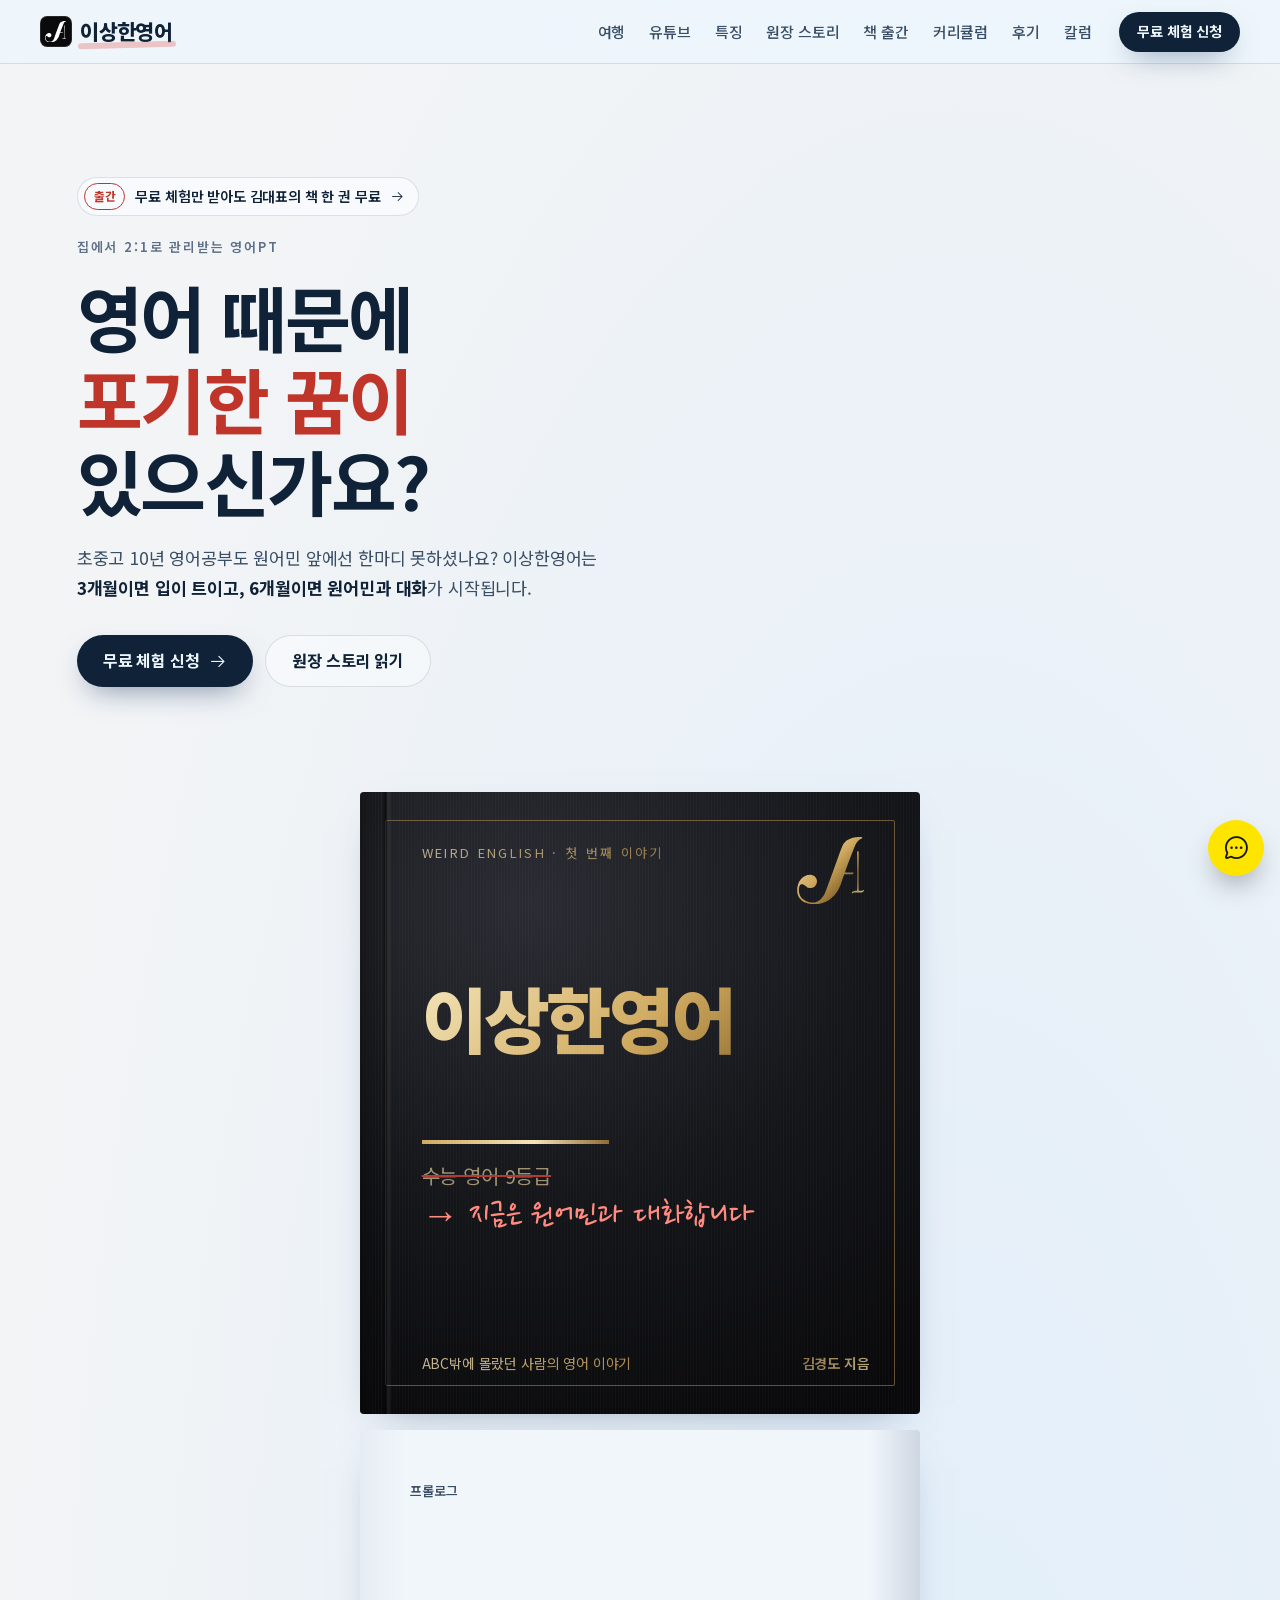
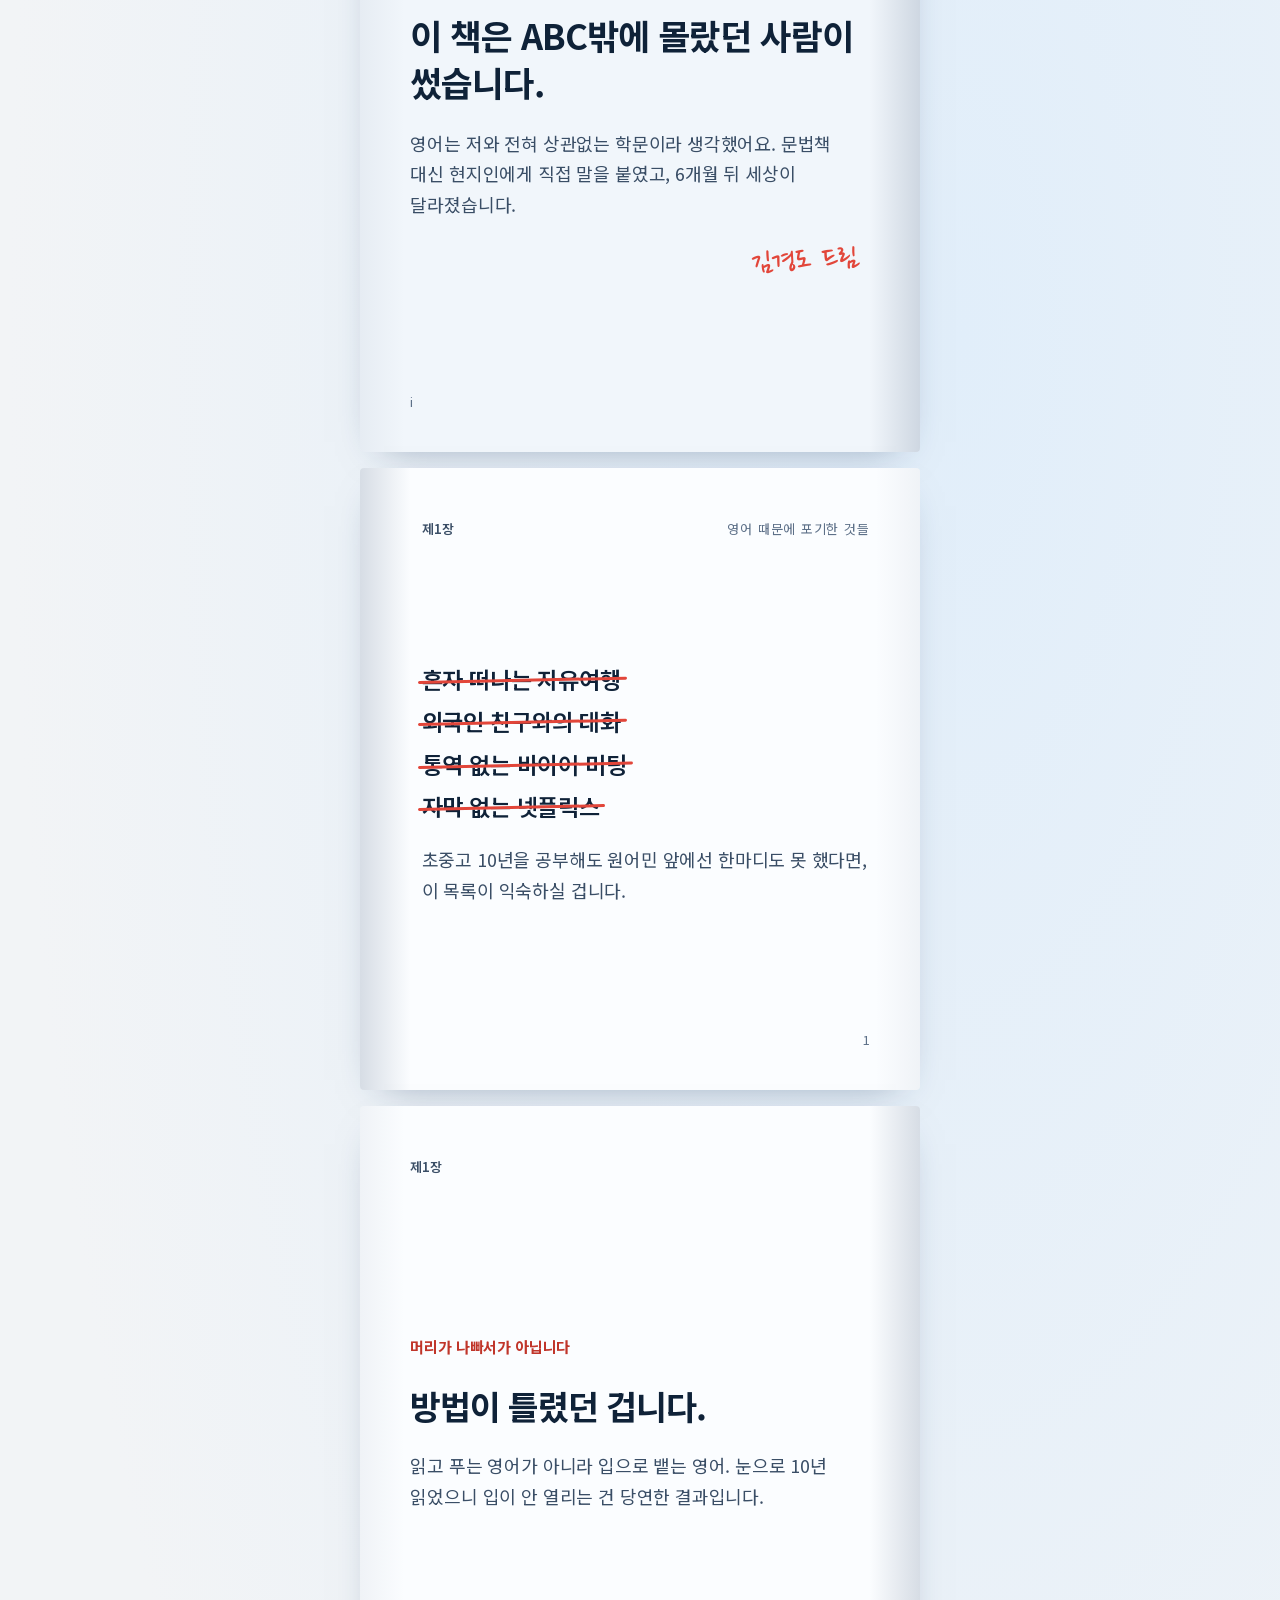
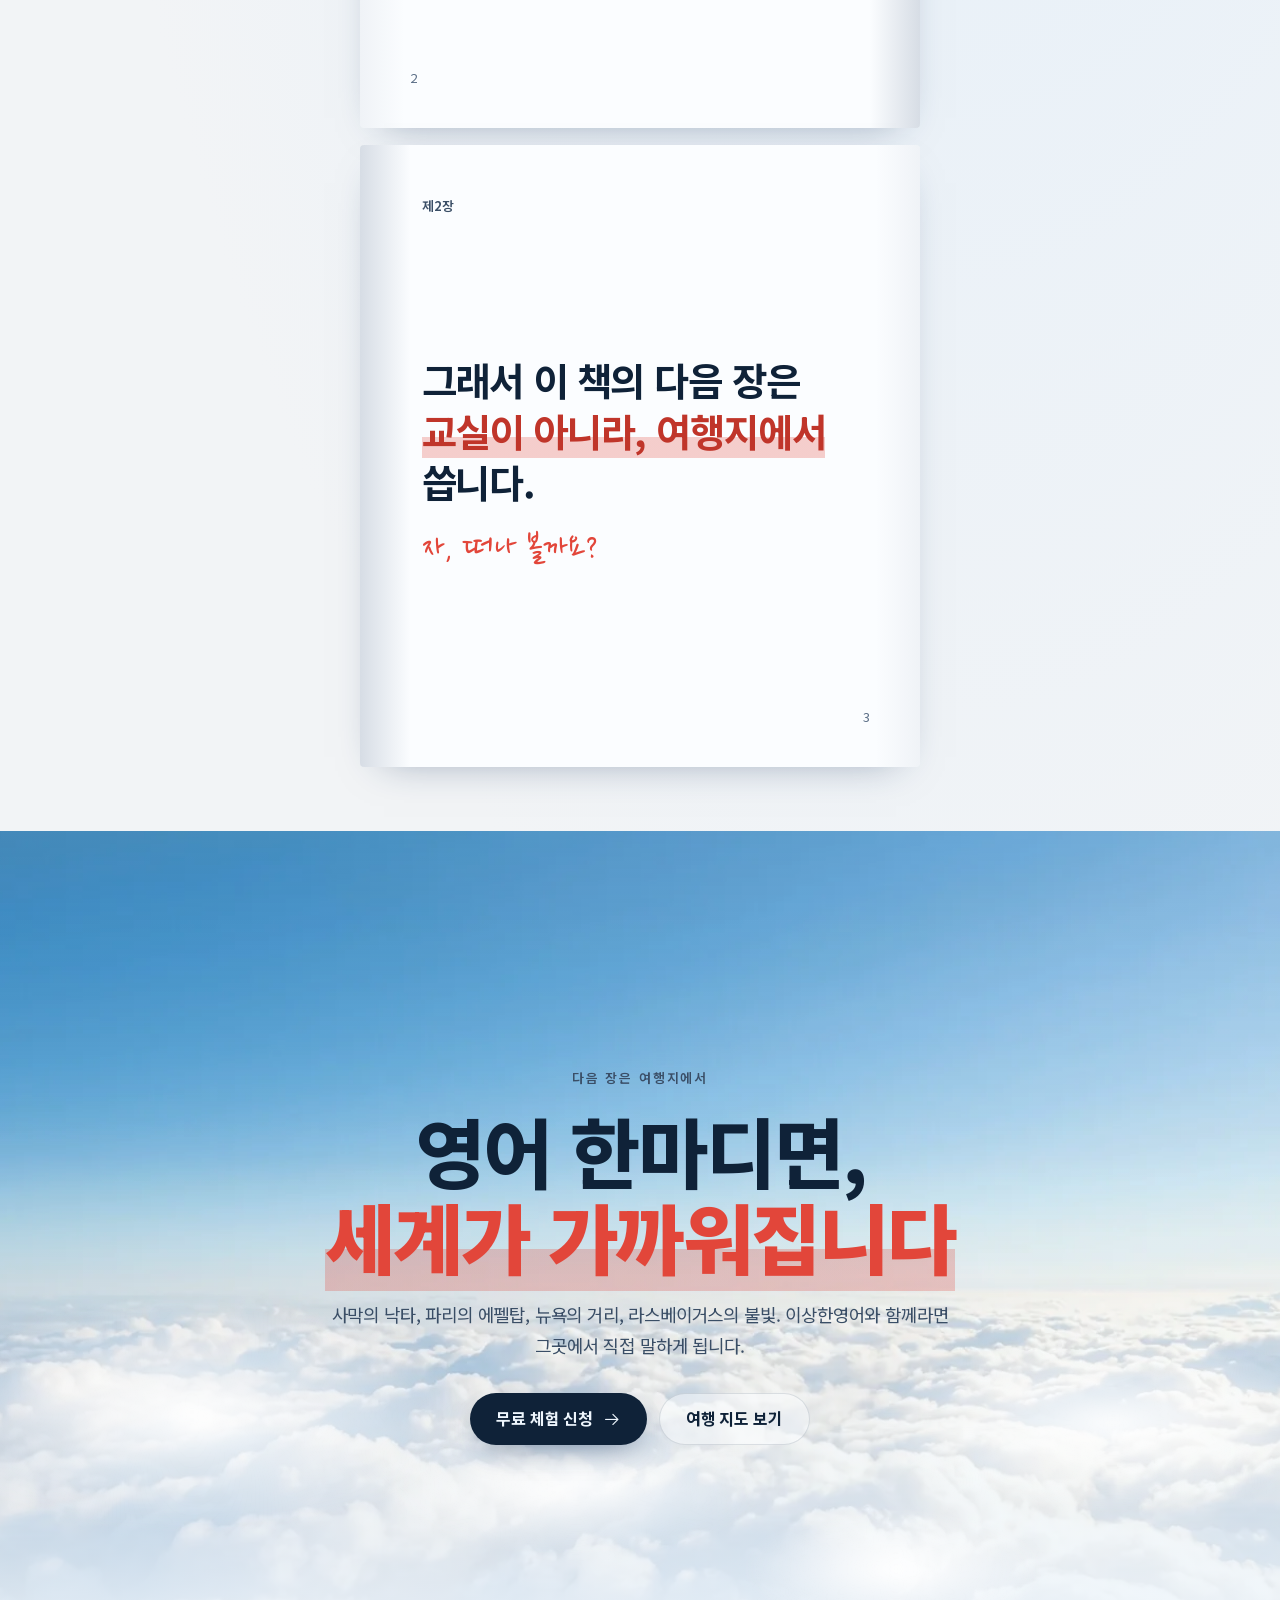
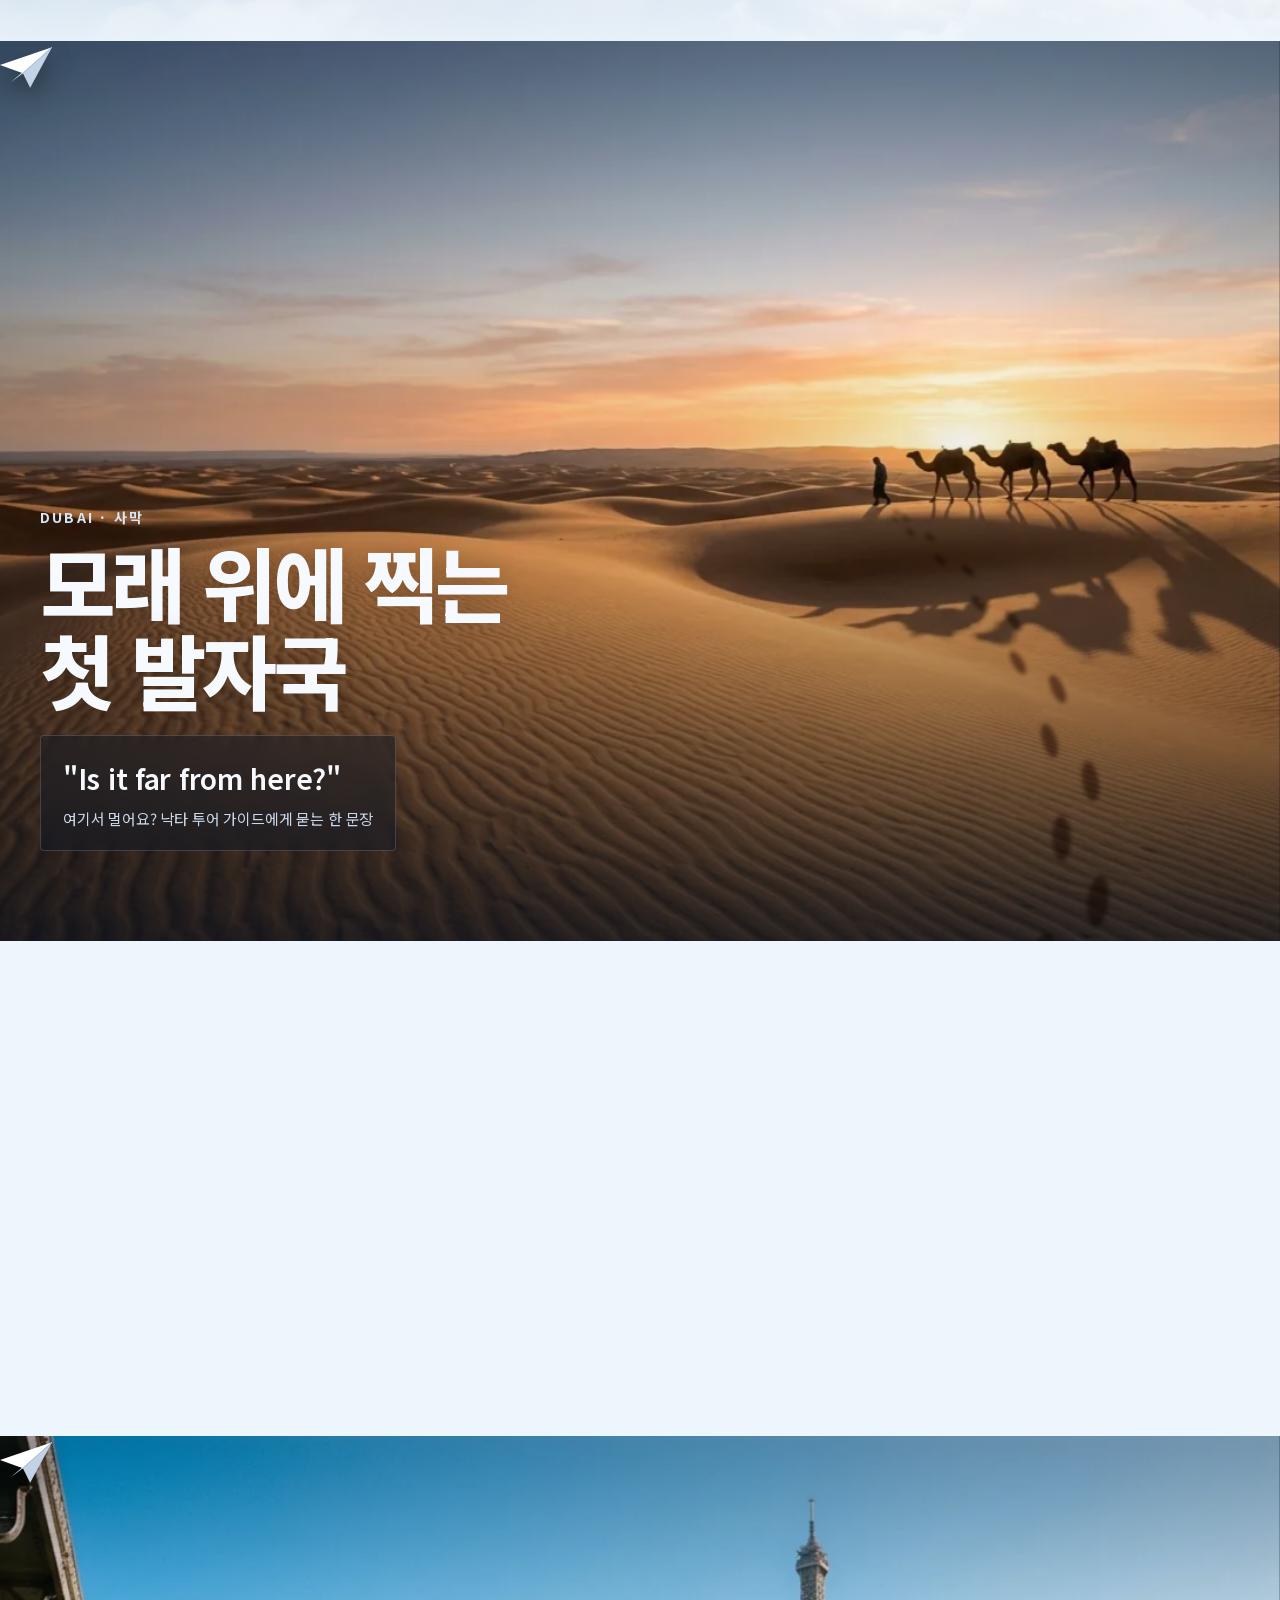
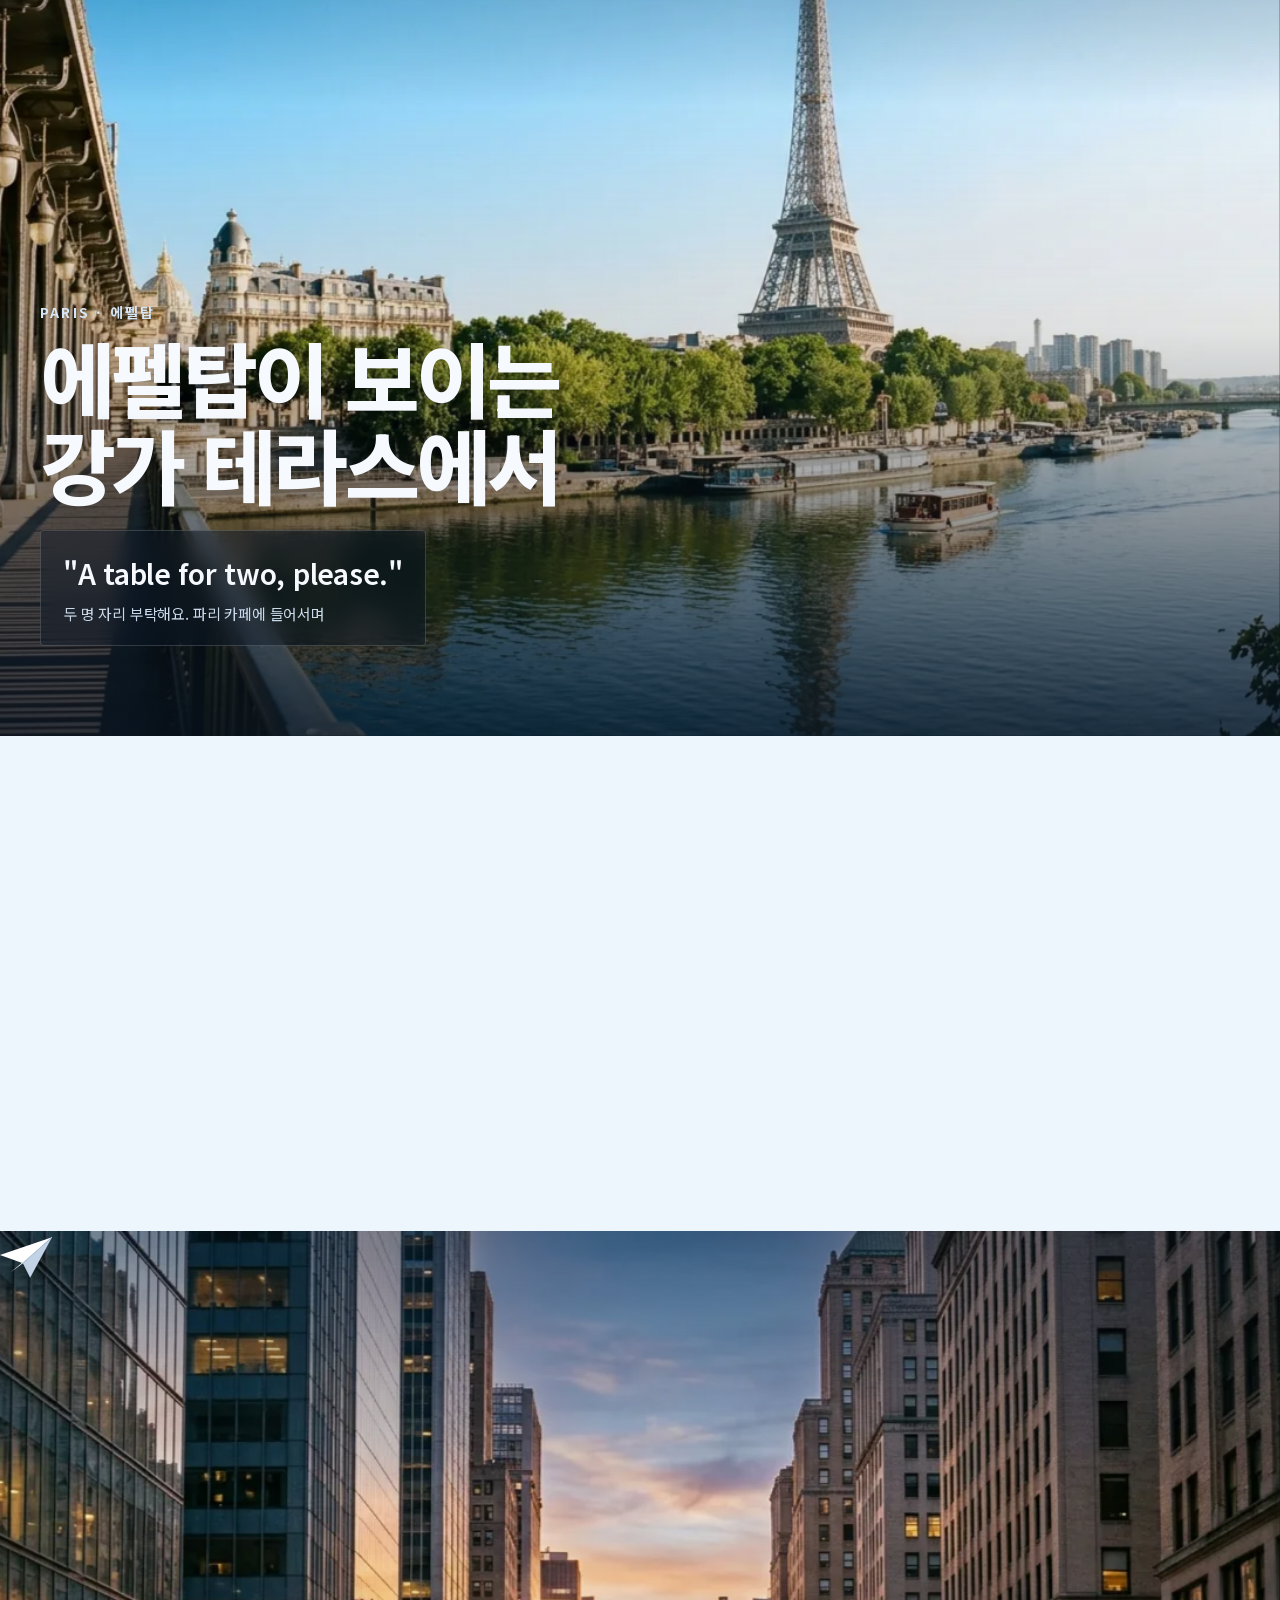
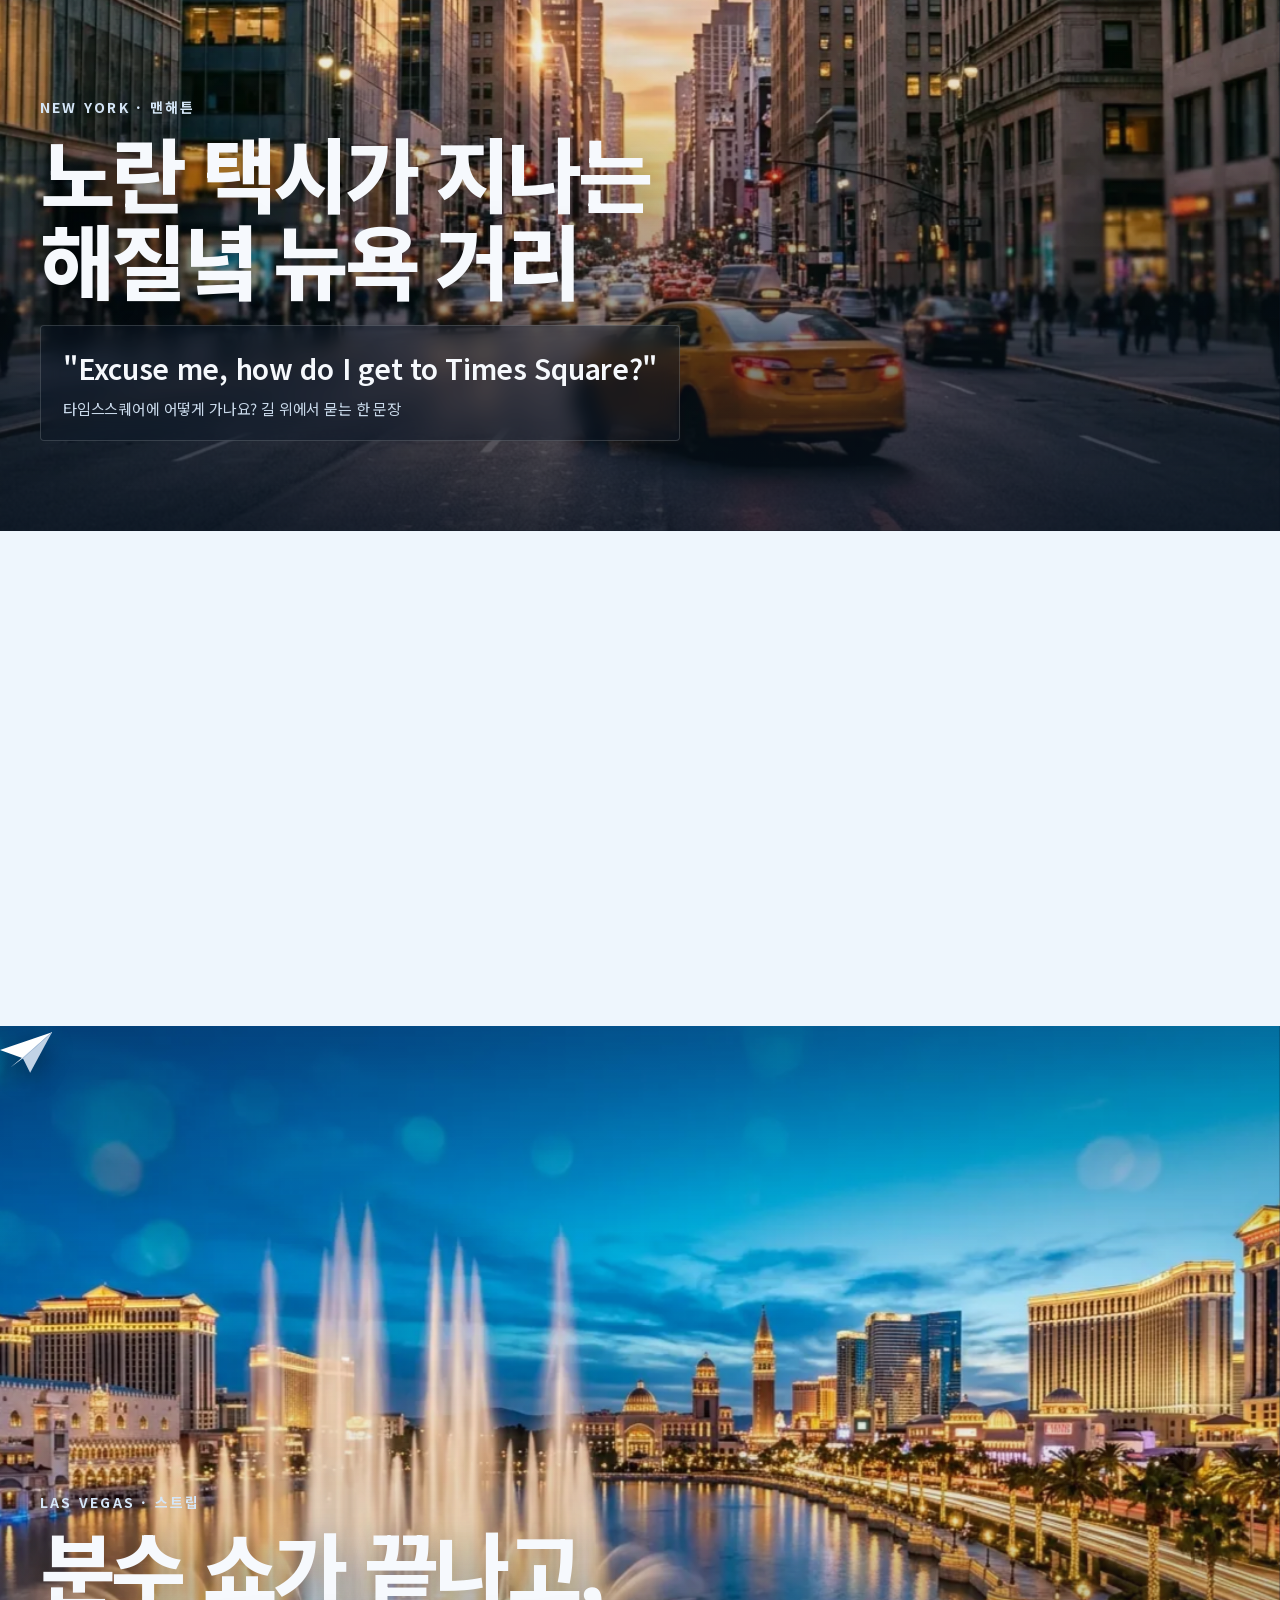
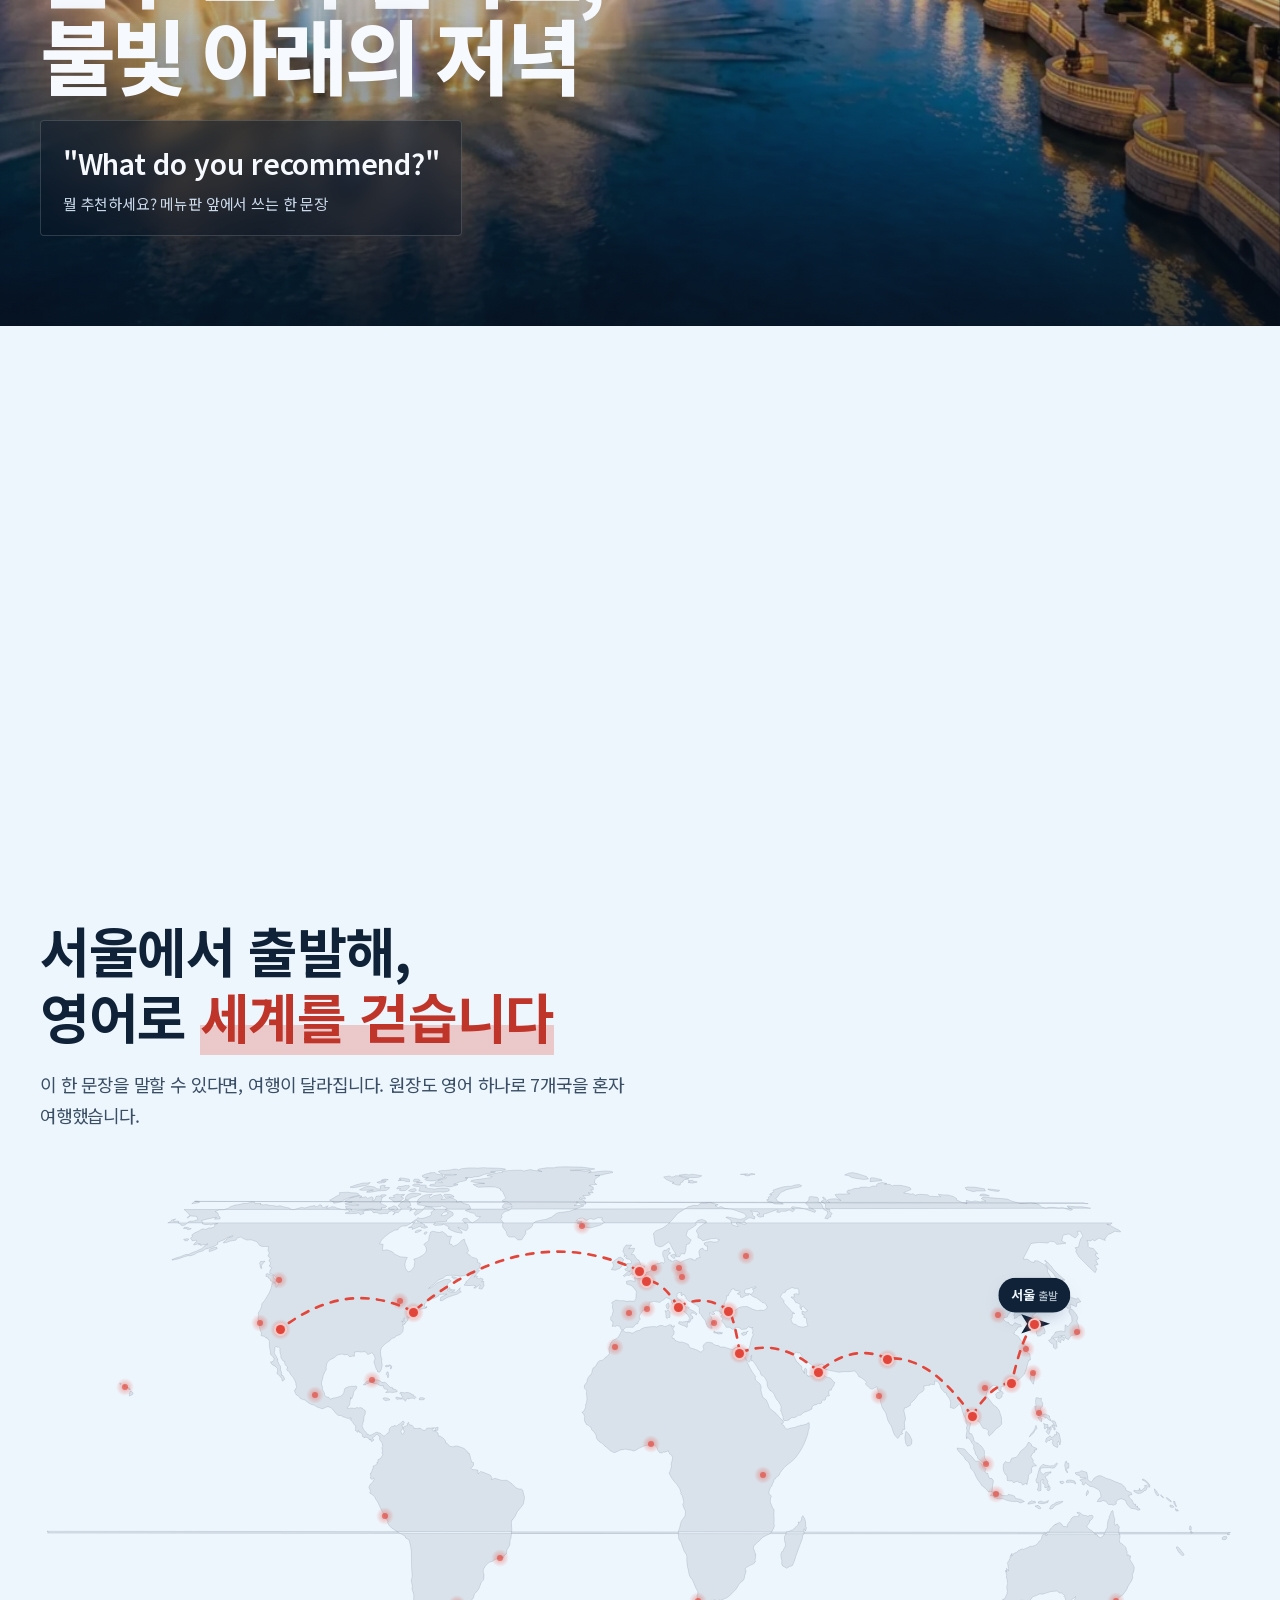
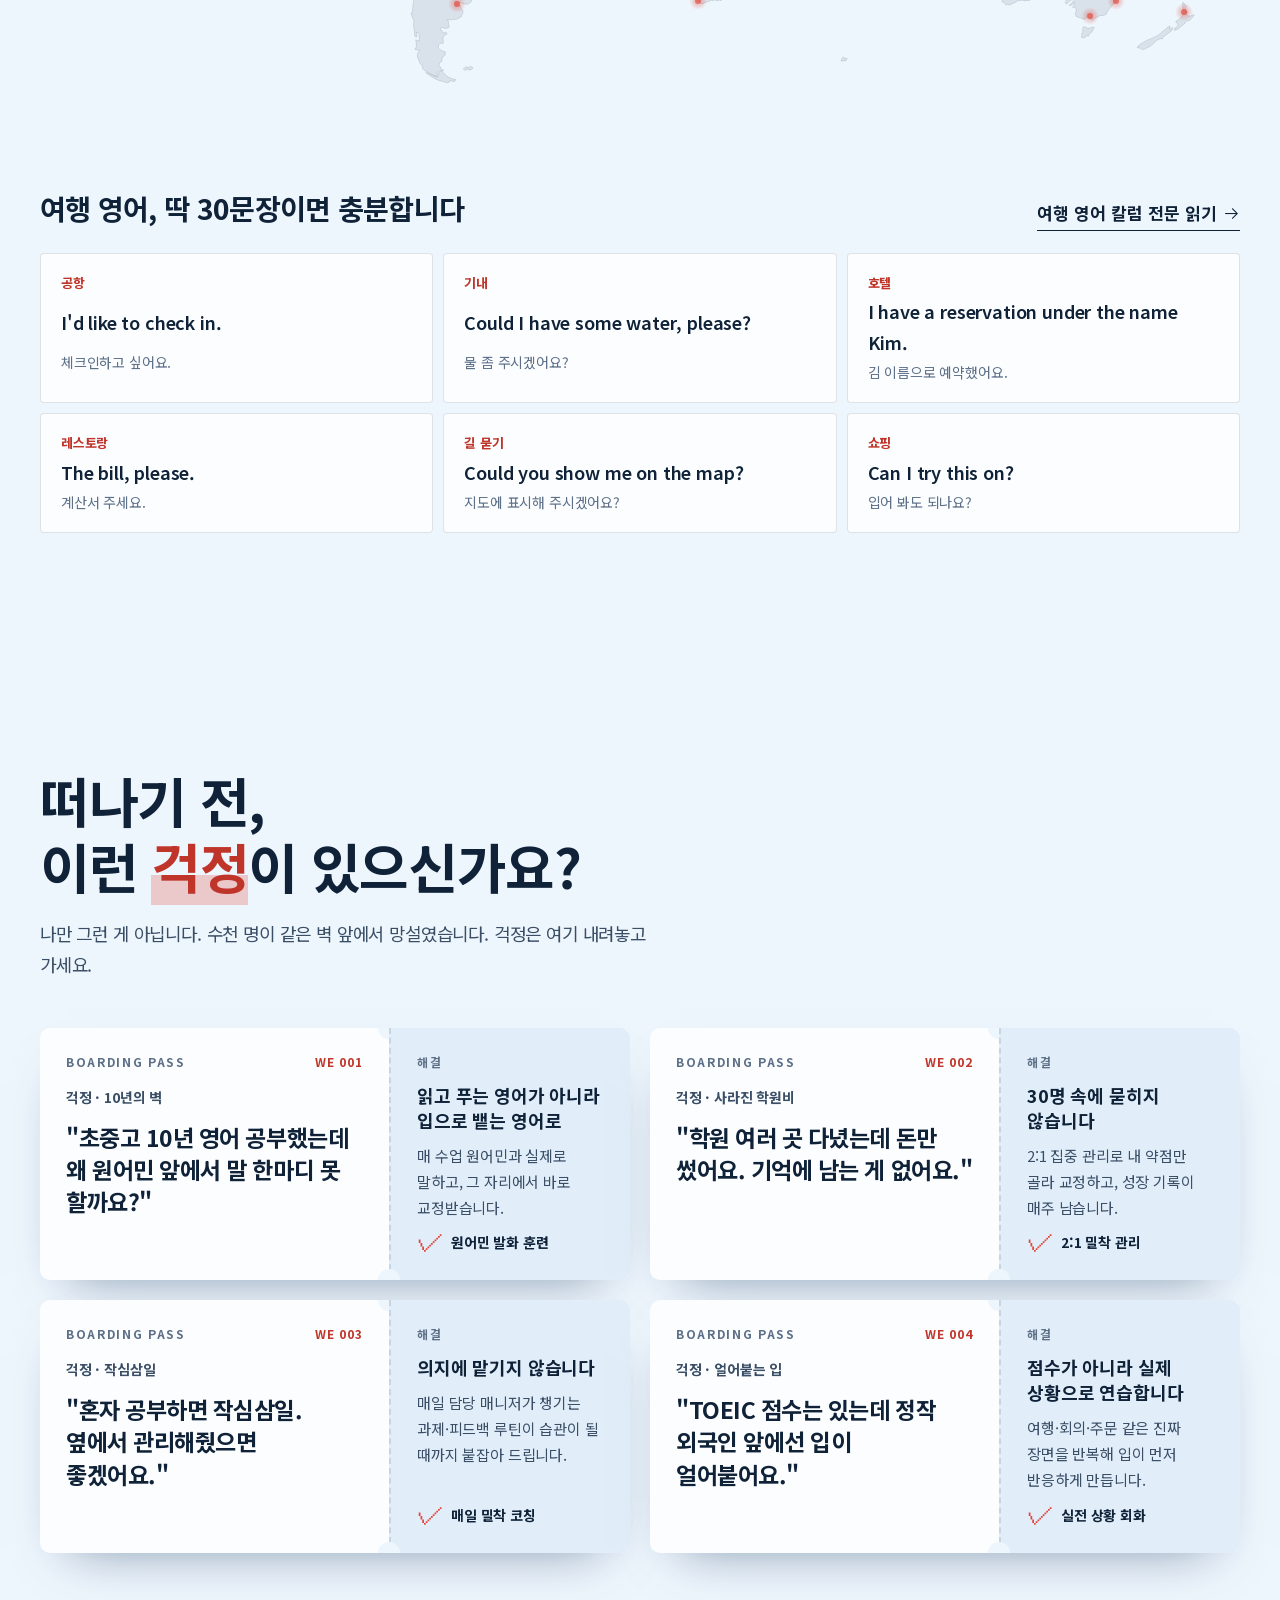
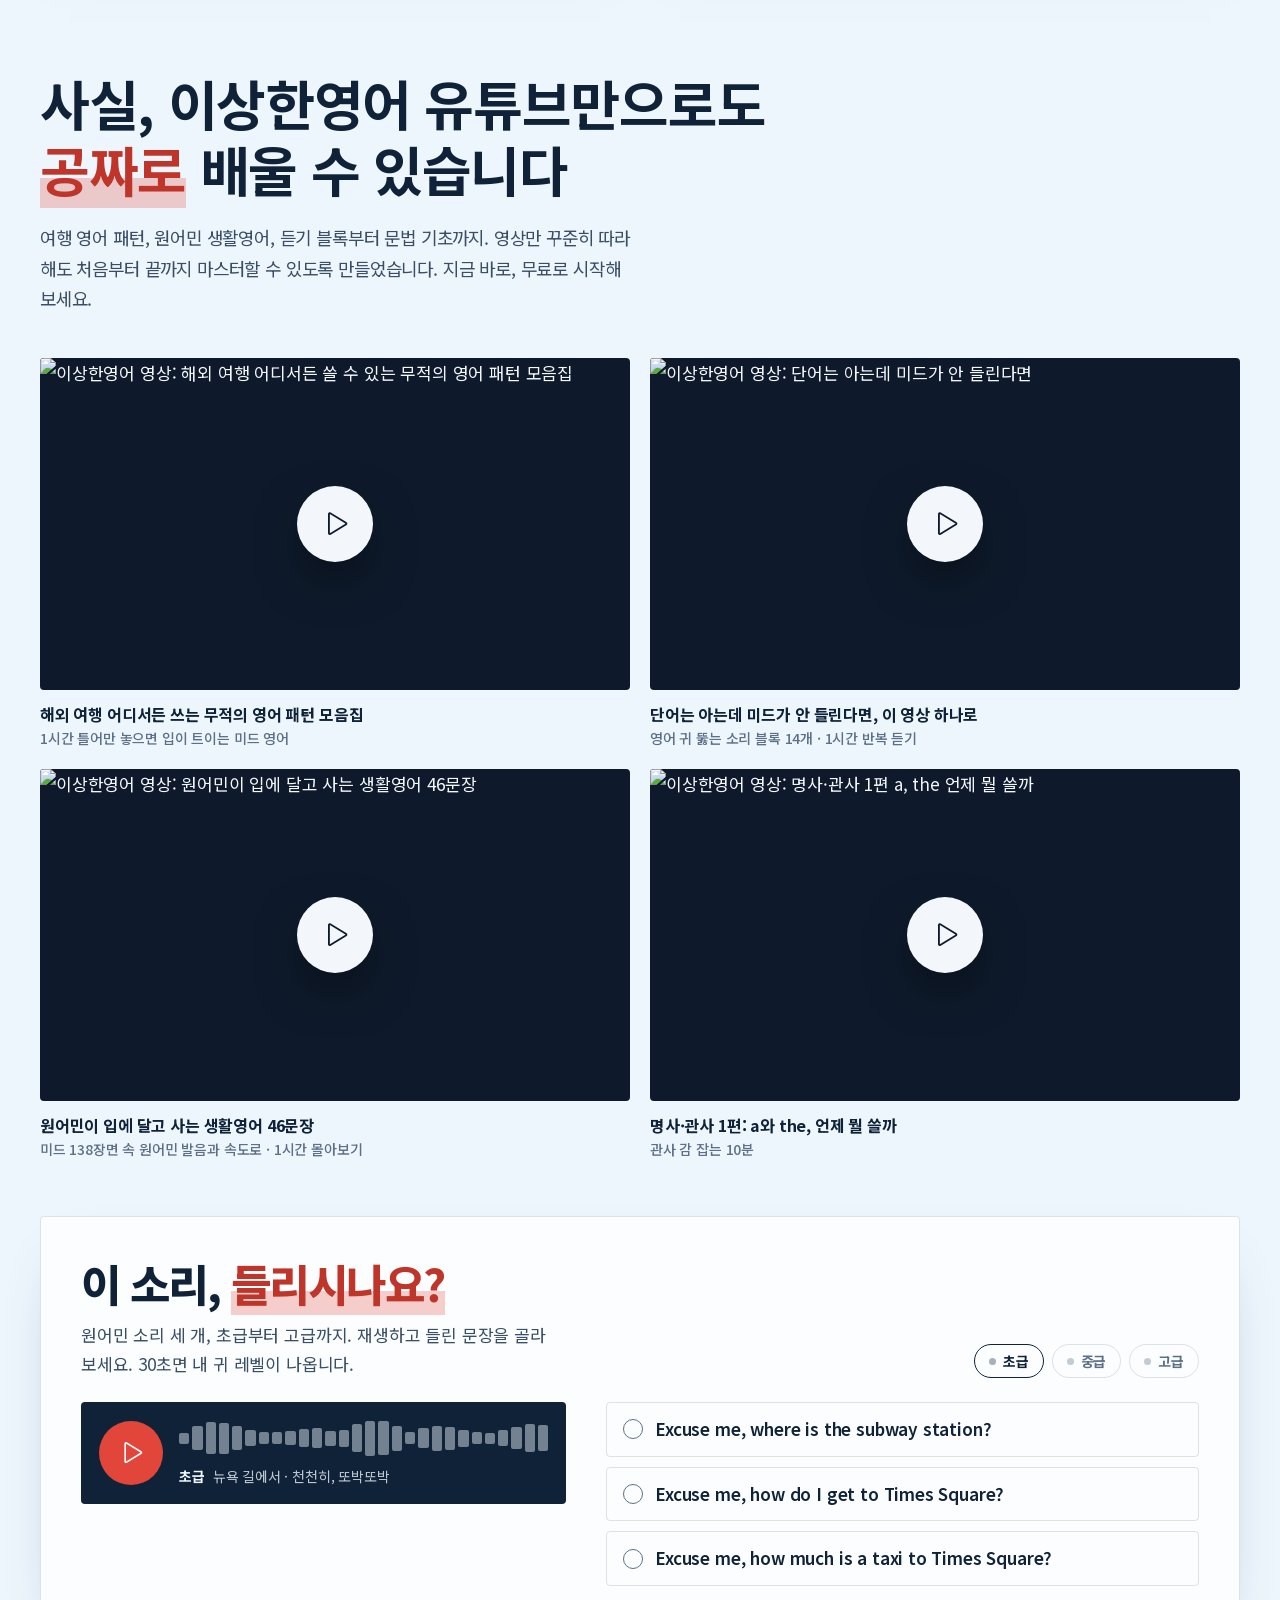
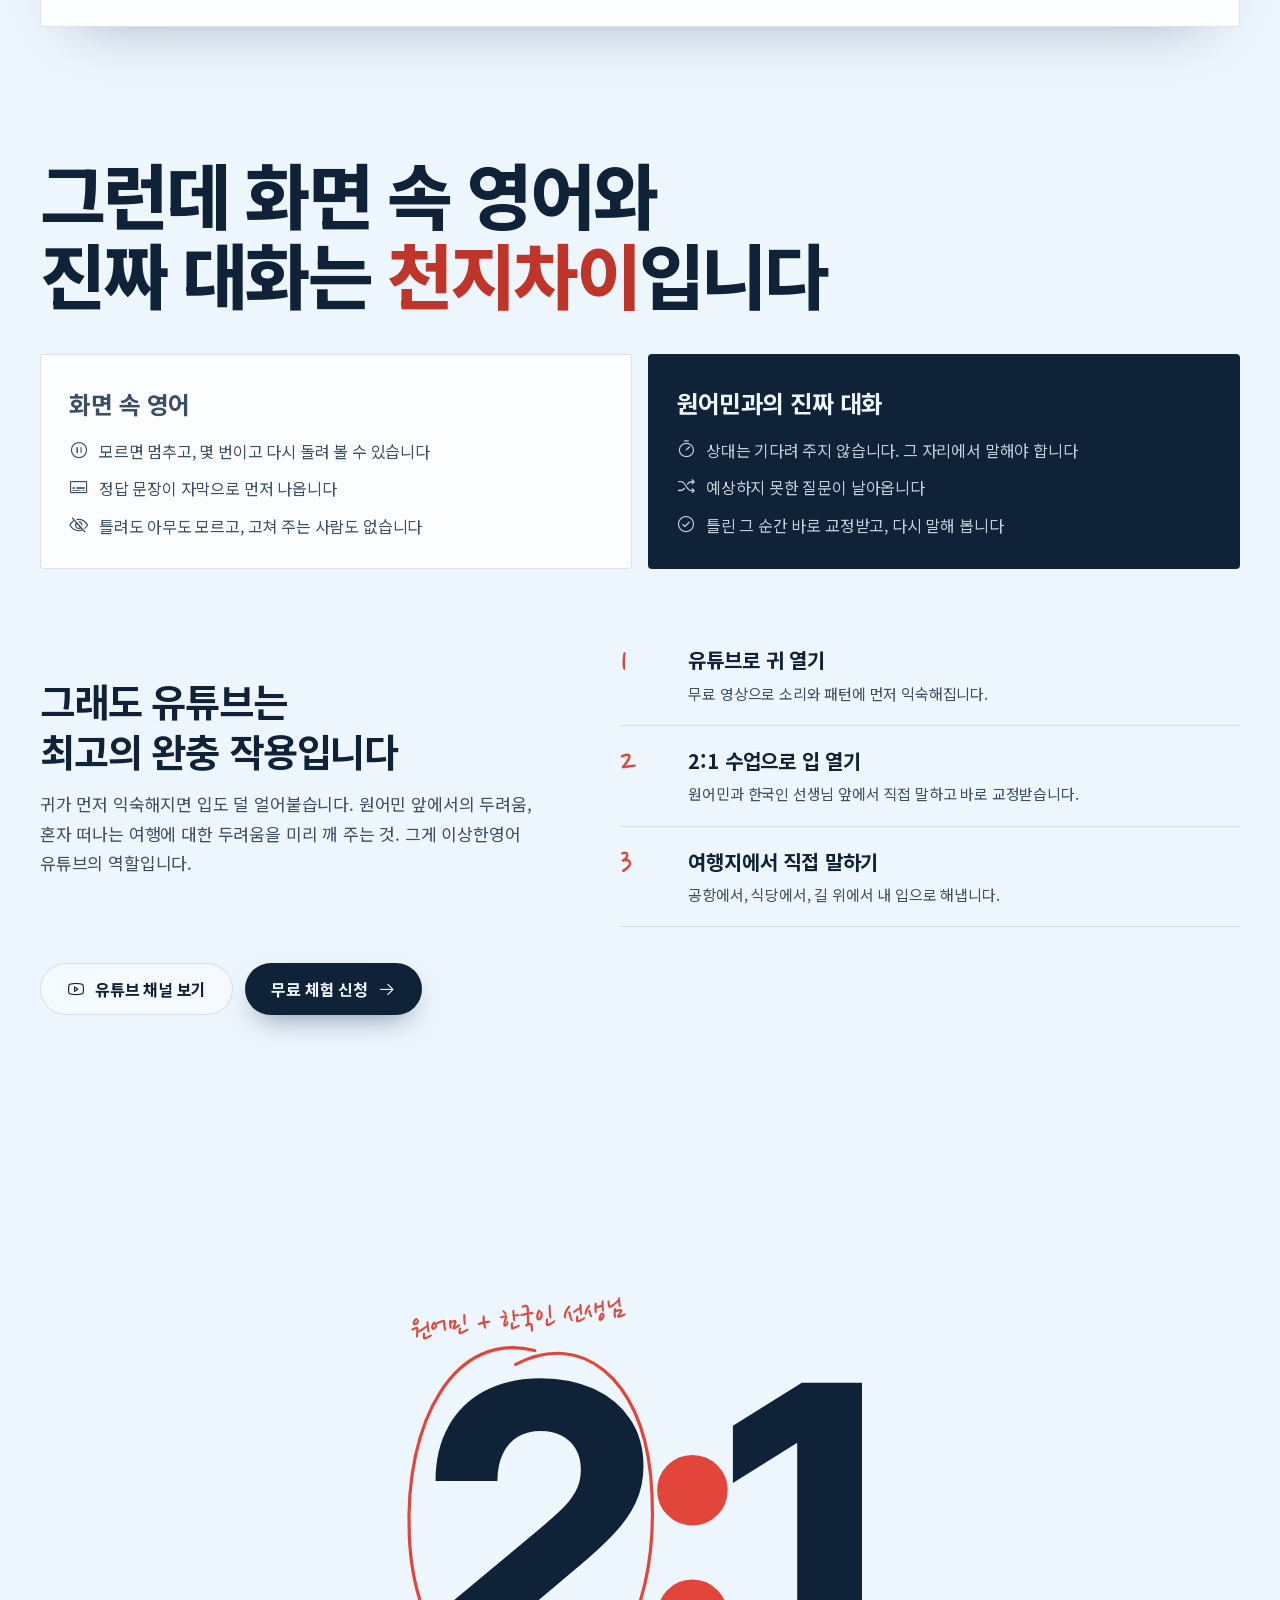
==== commit bd21ecb0: "휴대폰: 첫 화면~여행 사진~지구본을 끊김 없는 한 장의 필름으로 - 배경(하늘·사진 4장)은 화면에 고정해 겹쳐 두고 글만 스크롤 — 다음 사진이 앞 사진 위로 바로 스르르 겹쳐" ====
--- a/index.html
+++ b/index.html
@@ -33,7 +33,7 @@
 <link rel="icon" href="/favicon-192.png?v=d23fad6a" type="image/png" sizes="192x192">
 <link rel="apple-touch-icon" href="/apple-touch-icon.png?v=d707cf96">
 <link rel="preload" href="assets/fonts/noto-kr.woff2?v=779e6461" as="font" type="font/woff2" crossorigin>
-<link rel="stylesheet" href="assets/style.css?v=087c488c">
+<link rel="stylesheet" href="assets/style.css?v=ccab143a">
 <script>(function(d){d.classList.replace('no-js','js');try{if(CSS.supports('animation-timeline: view()')&&!matchMedia('(prefers-reduced-motion: reduce)').matches)d.classList.add('sd')}catch(e){}try{if(!sessionStorage.getItem('weIntro')){sessionStorage.setItem('weIntro','1');d.classList.add('intro-on')}}catch(e){}})(document.documentElement)</script>
 </head>
 <body>
@@ -188,6 +188,7 @@
     </div>
     <div class="plane" id="plane" aria-hidden="true">
       <svg viewBox="0 0 100 100" preserveAspectRatio="none">
+        <g class="p-shade" fill="#08142A" fill-opacity=".24" transform="translate(4 8)"><polygon points="100,12 0,46 44,62"/><polygon points="100,12 44,62 20,80"/><polygon points="100,12 44,62 58,90"/></g>
         <polygon points="100,12 0,46 44,62" fill="#FFFFFF"/>
         <polygon points="100,12 44,62 20,80" fill="#E4EDF7"/>
         <polygon points="100,12 44,62 58,90" fill="#C2D3E6"/>
@@ -984,7 +985,7 @@
 <script src="https://cdnjs.cloudflare.com/ajax/libs/gsap/3.12.5/ScrollTrigger.min.js"></script>
 <script src="https://cdnjs.cloudflare.com/ajax/libs/gsap/3.12.5/MotionPathPlugin.min.js"></script>
 <script src="https://unpkg.com/lenis@1.1.13/dist/lenis.min.js"></script>
-<script src="assets/app.js?v=fcb8652b"></script>
+<script src="assets/app.js?v=c7a1d910"></script>
 <script src="https://wcs.pstatic.net/wcslog.js"></script>
 <script>if(!window.wcs_add) window.wcs_add = {}; wcs_add["wa"] = "2569d2bd4a9d2c0"; if(window.wcs) { wcs_do(); }</script>
 </body>
--- a/assets/style.css
+++ b/assets/style.css
@@ -189,6 +189,7 @@
 .base{box-shadow:1px 1px 0 var(--edge),2px 2px 0 var(--sheet-2),3px 3px 0 var(--edge),4px 4px 0 var(--sheet-2),5px 5px 0 var(--edge)}
 .plane{position:relative;grid-area:1/1;width:var(--pw);height:var(--ph);pointer-events:none;visibility:hidden;z-index:3;filter:drop-shadow(0 30px 30px rgb(var(--shadow-rgb) / .28))}
 .plane svg{width:100%;height:100%;overflow:visible}
+.p-shade{display:none}   /* 종이비행기 그림자 — 휴대폰만(PC 는 drop-shadow 필터). 사진 위에서도 비행기가 떠 보이게, 필터 대신 그림에 넣어 매 프레임 계산이 없다 */
 
 .pg{position:relative;z-index:1;height:100%;display:flex;flex-direction:column;padding:9cqi 9cqi 7cqi 11cqi}
 .back .pg{padding:9cqi 11cqi 7cqi 9cqi}
@@ -857,6 +858,7 @@
 
   /* ---- 움직임: 휴대폰은 화면 붙잡기·스크롤 연동이 없다. app.js(initPhone)가 화면에 들어오면 .in·.lift·.past 를 붙이고
      움직임은 아래 CSS(시간 기준, 위치·크기·투명도만)가 한다. GPU 가 직접 처리해 손가락 스크롤과 엇박자가 나지 않는다 ---- */
+  .p-shade{display:inline}
   .cloud,.plane,.scene-plane,.globe-plane,.gc-plane{filter:none}   /* 움직이는 것에 흐림·그림자 필터를 걸면 매 프레임 다시 계산한다 */
   .prints{mix-blend-mode:normal}
 
@@ -929,25 +931,55 @@
 @keyframes ribbon{to{transform:scaleX(1)}}
 @keyframes passPop{0%{opacity:0;transform:scale(.2)}60%{opacity:1;transform:scale(1.25)}100%{transform:scale(1)}}
 
-/* ================= 휴대폰 스크롤 연동(html.sd) =================
-   화면을 붙잡는 건 sticky(브라우저가 굴림), 그 안의 움직임은 스크롤 타임라인 CSS — 스크립트가 매 프레임 따라가지 않아 손가락 스크롤과 엇박자가 없다.
-   여행 사진: 한 화면에 겹쳐 두고 내려가는 만큼 사진이 어두워졌다(검정) → 다음 사진이 밝아진다. 그 사이를 종이비행기가 잇는다.
-   지도: 지구본 빙그르르 → 지구본 속으로 → 지도 → 종이비행기가 빨간 불 사이를 차례로 날며 경로가 그려지고 불이 켜진다.
-   2:1: 내려가는 만큼 2 에 빨간 동그라미가 그려지고 두 선생님 메모가 나온다. */
+/* ================= 휴대폰 스크롤 연동(html.sd) — 「한 장의 필름」 =================
+   배경(하늘·여행 사진 4장)은 화면에 고정해 겹쳐 두고, 글만 손가락을 따라 스크롤된다. 다음 구간이 들어오는 만큼 그 사진이
+   앞 사진 위로 바로 스르르 겹쳐진다(검은 틈·네모 경계 없음). 그 사이를 종이비행기가 사진 속에서 가로지른다.
+   움직임은 전부 스크롤 타임라인 CSS(위치·크기·투명도만 — GPU 가 처리, 스크립트가 매 프레임 따라가지 않는다).
+   타임라인: 첫 화면 이륙 scroll(root) · 하늘 --sky · 장면마다 --sc(제 장면 상자) · 여행 끝 --journey · 지도 --map · 2:1 --ratio.
+   ★필름 사진(fixed)을 품은 상자엔 overflow:hidden·clip 금지 — clip 은 크롬에서 고정 사진까지 상자 모양으로 잘라 네모 경계가 밀려 올라오고, hidden 은 글 sticky 를 깬다.
+   비행 경로는 _build/flight.py 가 만든 맨 아래 @@비행 블록. 멀리 있는 구간의 사진은 app.js 가 꺼 둔다(.near — 큰 그림 여러 장을 한꺼번에 올려 두지 않게). */
 .j-fly,.map-kite{display:none}
 @media (max-width:767px){
-  html.sd .journey{height:400svh;background:#030507;view-timeline:--journey block}
-  html.sd .scene{position:sticky;top:0;height:100svh;min-height:0;--r0:calc(var(--k) * 25% + 2%);--r1:calc(var(--k) * 25% + 23%);
-    animation:sceneMid linear both;animation-timeline:--journey;animation-range:contain var(--r0) contain var(--r1)}
-  html.sd .scene + .scene{margin-top:-100svh}
-  html.sd .scene:first-of-type{animation-name:sceneFirst}
-  html.sd .scene:last-of-type{animation-name:sceneLast}
-  html.sd :is(.scene-img,.prints){animation:sceneZoom linear both;animation-timeline:--journey;animation-range:contain var(--r0) contain var(--r1)}
-  html.sd .scene-copy{animation:sceneCopy linear both;animation-timeline:--journey;animation-range:contain var(--r0) contain var(--r1)}
-  html.sd .fp{animation:fpIn linear both;animation-timeline:--journey;animation-range:contain calc(1% + var(--i,0) * .9%) contain calc(2.2% + var(--i,0) * .9%)}
+  /* 첫 화면: 문구 한 화면(종이비행기가 아래 떠 있음) → 내리는 만큼 비행기가 오른쪽 위로 치고 올라 멀어지고, 그 뒤로 하늘 사진이 차오른다 */
+  html.sd .hero{display:flex;flex-direction:column;height:auto;min-height:0;overflow:visible;background:none}
+  html.sd .hero::before{content:"";position:fixed;inset:0;z-index:0;pointer-events:none;background:radial-gradient(120% 80% at 75% 40%,var(--bg-2),var(--paper) 62%);
+    animation:fadeOut linear both;animation-timeline:scroll(root);animation-range:60svh 70svh}   /* 첫 화면 바탕 — 하늘이 다 덮은 뒤 내린다 */
+  html.sd .hero-copy{order:1;min-height:100svh}
+  html.sd .stage{position:fixed;inset:0;z-index:4;display:block}
+  html.sd .plane{position:absolute;left:0;top:0;--hp:min(42vw,20svh);width:var(--hp);height:var(--hp);margin:calc(var(--hp) / -2) 0 0 calc(var(--hp) / -2);
+    transition:none;animation:heroFly linear both;animation-timeline:scroll(root);animation-range:0svh 95svh}
+  html.sd .sky{order:2;height:160svh;min-height:0;padding-top:50svh;background:none;overflow:visible;z-index:auto;view-timeline:--sky block}   /* z-index:auto — 기본 z-index:1 이면 하늘 상자가 따로 한 겹이 되어 고정 하늘 사진이 뒤 장면 사진 위에 남는다 */
+  html.sd .sky picture{position:fixed;inset:0;z-index:0;display:block;background:linear-gradient(180deg,var(--sky-top),var(--sky-mid) 70%,var(--bg));
+    animation:skyFade linear both;animation-timeline:--sky}
+  html.sd .sky-img{animation:imgDrift linear both;animation-timeline:--sky}
+  html.sd .sky .cloud{position:fixed;z-index:0;animation:skyFade linear both,cloudPass linear both;animation-timeline:--sky,--sky}
+  html.sd .c1{--cx:-1}html.sd .c2{--cx:1}html.sd .c3{--cx:-.4}html.sd .c4{--cx:.6}
+  html.sd .sky-copy{position:sticky;top:calc(var(--header) + 11svh);min-height:0;padding:0 16px;transform:none;transition:none;
+    animation:skyCopy linear both,skyCopyHit linear both;animation-timeline:--sky,--sky}   /* 보일 때만 누를 수 있게(투명해진 버튼이 사막 사진 위에서 눌리지 않게) — 투명도와 따로 둬 투명도는 GPU 가 그대로 맡는다 */
+
+  /* 여행 장면: 장면마다 120svh — 들어오는 동안 그 사진이 앞 사진 위로 겹쳐지고 비행기가 가로지른다. 글은 아래에서 올라와 머물렀다 위로 나간다 */
+  html.sd .journey{background:none;view-timeline:--journey block}
+  html.sd .scene{position:relative;top:auto;height:120svh;min-height:0;margin:0;overflow:visible;background:none;view-timeline:--sc block}
+  html.sd .scene picture{position:fixed;inset:0;z-index:0;display:block;animation:scFade linear both;animation-timeline:--sc}
+  html.sd .scene:last-of-type picture{animation-name:scFadeLast}   /* 마지막 사진은 나가며 걷혀 지구본이 드러난다 */
+  html.sd .scene-img{animation:imgDrift linear both;animation-timeline:--sc}
+  html.sd .prints{position:fixed;inset:0;z-index:0;animation:scFade linear both,imgDrift linear both;animation-timeline:--sc,--sc}
+  html.sd .fp{animation:fpIn linear both;animation-timeline:--sc;animation-range:entry calc(50% + var(--i,0) * 3%) entry calc(53% + var(--i,0) * 3%)}
+  html.sd .scene-copy{position:sticky;bottom:0;z-index:2;animation:scCopy linear both;animation-timeline:--sc}
+  html.sd .scene-plane{display:block;position:fixed;left:0;top:0;width:60px;height:60px;margin:-30px 0 0 -30px;z-index:4;
+    animation:jCross0 linear both;animation-timeline:--sc;animation-range:entry 25% entry 100%}
+  html.sd .scene:nth-of-type(2) .scene-plane{animation-name:jCross1}
+  html.sd .scene:nth-of-type(3) .scene-plane{animation-name:jCross2}
+  html.sd .scene:nth-of-type(4) .scene-plane{animation-name:jCross3}
   html.sd .journey-end{display:none}
-  html.sd .j-fly{display:block;position:sticky;top:0;height:100svh;margin-top:-100svh;z-index:3;overflow:hidden;pointer-events:none}
-  html.sd .j-fly svg{position:absolute;left:0;top:0;width:56px;height:56px;overflow:visible;animation:jFly linear both;animation-timeline:--journey;animation-range:contain 0% contain 100%}
+  html.sd .j-fly{display:block}
+  html.sd .j-fly svg{position:fixed;left:0;top:0;width:60px;height:60px;margin:-30px 0 0 -30px;z-index:4;pointer-events:none;overflow:visible;
+    animation:jCross4 linear both;animation-timeline:--journey;animation-range:exit 0% exit 95%}
+  /* 사진 위 그늘(글 읽기용 .scene::after, 하늘 빛 .sky::after)도 필름의 한 겹 — 상자에 붙어 있으면 상자 윗변이 경계선으로 밀려 올라온다 */
+  html.sd :is(.sky,.scene)::after{position:fixed;z-index:0;animation:scFade linear both;animation-timeline:--sc}
+  html.sd .sky::after{animation-name:skyFade;animation-timeline:--sky}
+  html.sd .scene:last-of-type::after{animation-name:scFadeLast}
+  html.sd :is(.sky,.scene):not(.near) :is(picture,.prints,.cloud),html.sd :is(.sky,.scene):not(.near)::after{display:none}
 
   html.sd .map-scroll{height:260svh;view-timeline:--map block}
   html.sd #mapStage{position:sticky;top:0;height:100svh;min-height:0}
@@ -968,17 +1000,18 @@
   html.sd #ann1{animation:annIn linear both;animation-timeline:--ratio;animation-range:cover 50% cover 58%}
   html.sd #ratioCopy{animation:copyUp linear both;animation-timeline:--ratio;animation-range:cover 52% cover 62%}
 }
-@keyframes sceneMid{0%{opacity:0}19%,81%{opacity:1}100%{opacity:0}}
-@keyframes sceneFirst{0%,81%{opacity:1}100%{opacity:0}}
-@keyframes sceneLast{0%{opacity:0}19%,100%{opacity:1}}
-@keyframes sceneZoom{from{transform:scale(1.12)}to{transform:scale(1)}}
-@keyframes sceneCopy{0%,16%{opacity:0;transform:translateY(36px)}34%,100%{opacity:1;transform:none}}
+/* 필름 키프레임: 「entry 18%」처럼 구간 이름으로 적어 장면 상자 높이가 바뀌어도 그대로 맞는다.
+   ★0%·100% 는 구간 이름 키프레임과 한 줄(「exit 72%,100%」)에 묶지 말 것 — 크롬이 그 100% 를 버려 끝에서 원래 값(투명도 1)으로 돌아온다 */
+@keyframes fadeOut{to{opacity:0}}
+@keyframes skyFade{0%{opacity:0}entry 4%{opacity:0}entry 55%,exit 92%{opacity:1}100%{opacity:0}}
+@keyframes skyCopy{0%{opacity:0}entry 52%{opacity:0}entry 85%,exit 0%{opacity:1}exit 40%{opacity:0}100%{opacity:0}}
+@keyframes skyCopyHit{0%{visibility:hidden}entry 52%{visibility:hidden}entry 53%{visibility:visible}exit 39%{visibility:visible}exit 40%{visibility:hidden}100%{visibility:hidden}}
+@keyframes cloudPass{0%{transform:none}100%{transform:translate(calc(var(--cx,0) * 38vw),46svh) scale(1.9)}}
+@keyframes scFade{0%{opacity:0}entry 18%{opacity:0}entry 78%,exit 92%{opacity:1}100%{opacity:0}}
+@keyframes scFadeLast{0%{opacity:0}entry 18%{opacity:0}entry 78%,exit 12%{opacity:1}exit 72%{opacity:0}100%{opacity:0}}
+@keyframes imgDrift{0%{transform:scale(1.16)}100%{transform:scale(1)}}
+@keyframes scCopy{0%{opacity:0}entry 12%{opacity:0}entry 45%,exit 2%{opacity:1}exit 38%{opacity:0}100%{opacity:0}}
 @keyframes fpIn{from{opacity:0}to{opacity:1}}
-@keyframes jFly{
-  0%,19%{transform:translate(-80px,72svh) rotate(-14deg);opacity:0}20%{opacity:1}
-  31%{transform:translate(calc(100vw + 40px),18svh) rotate(-24deg);opacity:1}31.1%,44%{transform:translate(-80px,72svh) rotate(-14deg);opacity:0}45%{opacity:1}
-  56%{transform:translate(calc(100vw + 40px),18svh) rotate(-24deg);opacity:1}56.1%,69%{transform:translate(-80px,72svh) rotate(-14deg);opacity:0}70%{opacity:1}
-  81%{transform:translate(calc(100vw + 40px),18svh) rotate(-24deg);opacity:1}81.1%,100%{transform:translate(-80px,72svh) rotate(-14deg);opacity:0}}
 @keyframes globeSpinS{to{transform:translateX(-33.3333%)}}
 @keyframes globeDiveS{0%{transform:none;opacity:1}100%{transform:scale(3.2);opacity:0}}
 @keyframes mapIn{from{opacity:0;transform:scale(.94)}to{opacity:1;transform:none}}
@@ -1023,3 +1056,13 @@
 /* _build/map_cities.py 가 만든다 — 손으로 고치지 말 것 */
 @keyframes mapTour{0.00%{transform:translate(82.87cqw,30.23cqh) rotate(141deg)}4.55%{transform:translate(81.92cqw,33.95cqh) rotate(111deg)}9.09%{transform:translate(80.97cqw,41.56cqh) rotate(180deg)}13.64%{transform:translate(79.32cqw,43.16cqh) rotate(140deg)}18.18%{transform:translate(77.67cqw,47.93cqh) rotate(-125deg)}22.73%{transform:translate(74.14cqw,39.27cqh) rotate(-146deg)}27.27%{transform:translate(70.61cqw,36.90cqh) rotate(-155deg)}31.82%{transform:translate(67.75cqw,36.02cqh) rotate(169deg)}36.36%{transform:translate(64.89cqw,39.43cqh) rotate(-138deg)}40.91%{transform:translate(61.60cqw,35.13cqh) rotate(-167deg)}45.45%{transform:translate(58.31cqw,35.82cqh) rotate(-99deg)}50.00%{transform:translate(57.85cqw,30.42cqh) rotate(-105deg)}54.55%{transform:translate(57.39cqw,27.70cqh) rotate(-145deg)}59.09%{transform:translate(55.28cqw,25.82cqh) rotate(-176deg)}63.64%{transform:translate(53.18cqw,27.03cqh) rotate(-121deg)}68.18%{transform:translate(51.88cqw,23.25cqh) rotate(-140deg)}72.73%{transform:translate(50.58cqw,21.98cqh) rotate(-112deg)}77.27%{transform:translate(50.28cqw,20.66cqh) rotate(-127deg)}81.82%{transform:translate(49.97cqw,20.09cqh) rotate(-155deg)}86.36%{transform:translate(40.54cqw,16.95cqh) rotate(170deg)}90.91%{transform:translate(31.10cqw,27.91cqh) rotate(-153deg)}95.45%{transform:translate(25.56cqw,25.48cqh) rotate(172deg)}100.00%{transform:translate(20.03cqw,31.26cqh) rotate(142deg)}}
 /* @@지도 비행 끝 */
+
+/* @@비행 시작 */
+/* _build/flight.py 가 만든다 — 손으로 고치지 말 것 */
+@keyframes heroFly{0%{transform:translate(50.00vw,76.00svh) rotate(0.0deg) scale(1.000);opacity:1.00}2.5%{transform:translate(49.42vw,76.80svh) rotate(5.0deg) scale(0.987);opacity:1.00}5%{transform:translate(48.80vw,77.67svh) rotate(18.1deg) scale(0.973);opacity:1.00}7.5%{transform:translate(48.85vw,77.68svh) rotate(-10.2deg) scale(0.969);opacity:1.00}10%{transform:translate(49.77vw,76.60svh) rotate(-16.5deg) scale(0.977);opacity:1.00}12.5%{transform:translate(50.85vw,75.36svh) rotate(-22.9deg) scale(0.988);opacity:1.00}15%{transform:translate(52.03vw,73.99svh) rotate(-29.0deg) scale(1.001);opacity:1.00}17.5%{transform:translate(53.32vw,72.50svh) rotate(-34.2deg) scale(1.016);opacity:1.00}20%{transform:translate(54.70vw,70.88svh) rotate(-37.8deg) scale(1.031);opacity:1.00}22.5%{transform:translate(56.17vw,69.12svh) rotate(-39.1deg) scale(1.048);opacity:1.00}25%{transform:translate(57.71vw,67.23svh) rotate(-39.6deg) scale(1.065);opacity:1.00}27.5%{transform:translate(59.33vw,65.19svh) rotate(-40.2deg) scale(1.082);opacity:1.00}30%{transform:translate(61.00vw,63.00svh) rotate(-40.8deg) scale(1.100);opacity:1.00}32.5%{transform:translate(62.80vw,60.61svh) rotate(-40.9deg) scale(1.121);opacity:1.00}35%{transform:translate(64.75vw,57.99svh) rotate(-41.0deg) scale(1.148);opacity:1.00}37.5%{transform:translate(66.83vw,55.20svh) rotate(-41.1deg) scale(1.179);opacity:1.00}40%{transform:translate(68.98vw,52.29svh) rotate(-41.3deg) scale(1.210);opacity:1.00}42.5%{transform:translate(71.16vw,49.30svh) rotate(-41.5deg) scale(1.241);opacity:1.00}45%{transform:translate(73.32vw,46.29svh) rotate(-41.8deg) scale(1.268);opacity:1.00}47.5%{transform:translate(75.44vw,43.30svh) rotate(-42.1deg) scale(1.290);opacity:1.00}50%{transform:translate(77.45vw,40.39svh) rotate(-42.5deg) scale(1.304);opacity:1.00}52.5%{transform:translate(79.32vw,37.61svh) rotate(-43.0deg) scale(1.308);opacity:1.00}55%{transform:translate(81.00vw,35.00svh) rotate(-43.8deg) scale(1.300);opacity:1.00}57.5%{transform:translate(82.49vw,32.55svh) rotate(-44.9deg) scale(1.276);opacity:1.00}60%{transform:translate(83.81vw,30.20svh) rotate(-46.0deg) scale(1.236);opacity:1.00}62.5%{transform:translate(84.99vw,27.93svh) rotate(-46.9deg) scale(1.183);opacity:1.00}65%{transform:translate(86.05vw,25.75svh) rotate(-47.6deg) scale(1.121);opacity:1.00}67.5%{transform:translate(87.03vw,23.65svh) rotate(-48.1deg) scale(1.053);opacity:1.00}70%{transform:translate(87.94vw,21.62svh) rotate(-48.4deg) scale(0.982);opacity:1.00}72.5%{transform:translate(88.81vw,19.65svh) rotate(-48.4deg) scale(0.912);opacity:1.00}75%{transform:translate(89.66vw,17.75svh) rotate(-48.2deg) scale(0.845);opacity:1.00}77.5%{transform:translate(90.48vw,15.93svh) rotate(-48.6deg) scale(0.782);opacity:0.98}80%{transform:translate(91.16vw,14.31svh) rotate(-49.6deg) scale(0.716);opacity:0.96}82.5%{transform:translate(91.71vw,12.85svh) rotate(-50.5deg) scale(0.647);opacity:0.93}85%{transform:translate(92.17vw,11.51svh) rotate(-51.2deg) scale(0.578);opacity:0.90}87.5%{transform:translate(92.59vw,10.25svh) rotate(-51.4deg) scale(0.512);opacity:0.88}90%{transform:translate(93.00vw,9.00svh) rotate(-51.3deg) scale(0.450);opacity:0.85}92.5%{transform:translate(93.34vw,7.86svh) rotate(-52.9deg) scale(0.396);opacity:0.64}95%{transform:translate(93.58vw,6.88svh) rotate(-54.1deg) scale(0.350);opacity:0.43}97.5%{transform:translate(93.78vw,5.95svh) rotate(-54.3deg) scale(0.305);opacity:0.21}100%{transform:translate(94.00vw,5.00svh) rotate(-53.4deg) scale(0.260);opacity:0.00}}
+@keyframes jCross0{0%{transform:translate(-16.00vw,50.00svh) rotate(48.0deg) scale(0.850);opacity:1.00}2.5%{transform:translate(-13.01vw,50.48svh) rotate(50.1deg) scale(0.860);opacity:1.00}5%{transform:translate(-10.05vw,51.00svh) rotate(51.9deg) scale(0.872);opacity:1.00}7.5%{transform:translate(-7.11vw,51.57svh) rotate(53.3deg) scale(0.884);opacity:1.00}10%{transform:translate(-4.19vw,52.17svh) rotate(54.4deg) scale(0.896);opacity:1.00}12.5%{transform:translate(-1.28vw,52.79svh) rotate(55.1deg) scale(0.909);opacity:1.00}15%{transform:translate(1.62vw,53.42svh) rotate(55.5deg) scale(0.922);opacity:1.00}17.5%{transform:translate(4.52vw,54.07svh) rotate(55.6deg) scale(0.935);opacity:1.00}20%{transform:translate(7.42vw,54.70svh) rotate(55.3deg) scale(0.948);opacity:1.00}22.5%{transform:translate(10.33vw,55.33svh) rotate(54.7deg) scale(0.961);opacity:1.00}25%{transform:translate(13.25vw,55.94svh) rotate(53.7deg) scale(0.973);opacity:1.00}27.5%{transform:translate(16.18vw,56.52svh) rotate(52.4deg) scale(0.985);opacity:1.00}30%{transform:translate(19.14vw,57.06svh) rotate(50.8deg) scale(0.997);opacity:1.00}32.5%{transform:translate(22.11vw,57.55svh) rotate(48.7deg) scale(1.007);opacity:1.00}35%{transform:translate(25.12vw,57.99svh) rotate(46.4deg) scale(1.017);opacity:1.00}37.5%{transform:translate(28.16vw,58.37svh) rotate(43.6deg) scale(1.026);opacity:1.00}40%{transform:translate(31.23vw,58.67svh) rotate(40.5deg) scale(1.034);opacity:1.00}42.5%{transform:translate(34.35vw,58.90svh) rotate(37.1deg) scale(1.040);opacity:1.00}45%{transform:translate(37.51vw,59.03svh) rotate(33.4deg) scale(1.045);opacity:1.00}47.5%{transform:translate(40.73vw,59.07svh) rotate(29.5deg) scale(1.048);opacity:1.00}50%{transform:translate(44.00vw,59.00svh) rotate(25.3deg) scale(1.050);opacity:1.00}52.5%{transform:translate(47.33vw,58.82svh) rotate(21.4deg) scale(1.050);opacity:1.00}55%{transform:translate(50.71vw,58.53svh) rotate(17.9deg) scale(1.048);opacity:1.00}57.5%{transform:translate(54.15vw,58.15svh) rotate(14.9deg) scale(1.045);opacity:1.00}60%{transform:translate(57.63vw,57.67svh) rotate(12.3deg) scale(1.040);opacity:1.00}62.5%{transform:translate(61.16vw,57.12svh) rotate(10.1deg) scale(1.034);opacity:1.00}65%{transform:translate(64.72vw,56.49svh) rotate(8.3deg) scale(1.026);opacity:1.00}67.5%{transform:translate(68.31vw,55.80svh) rotate(6.7deg) scale(1.018);opacity:1.00}70%{transform:translate(71.94vw,55.06svh) rotate(5.4deg) scale(1.009);opacity:1.00}72.5%{transform:translate(75.58vw,54.27svh) rotate(4.4deg) scale(0.999);opacity:1.00}75%{transform:translate(79.25vw,53.44svh) rotate(3.6deg) scale(0.988);opacity:1.00}77.5%{transform:translate(82.93vw,52.58svh) rotate(3.0deg) scale(0.977);opacity:1.00}80%{transform:translate(86.62vw,51.70svh) rotate(2.6deg) scale(0.966);opacity:1.00}82.5%{transform:translate(90.32vw,50.82svh) rotate(2.5deg) scale(0.954);opacity:1.00}85%{transform:translate(94.02vw,49.92svh) rotate(2.5deg) scale(0.943);opacity:1.00}87.5%{transform:translate(97.72vw,49.04svh) rotate(2.7deg) scale(0.931);opacity:1.00}90%{transform:translate(101.41vw,48.17svh) rotate(3.2deg) scale(0.920);opacity:1.00}92.5%{transform:translate(105.09vw,47.32svh) rotate(3.8deg) scale(0.909);opacity:1.00}95%{transform:translate(108.75vw,46.50svh) rotate(4.7deg) scale(0.899);opacity:1.00}97.5%{transform:translate(112.39vw,45.73svh) rotate(5.8deg) scale(0.889);opacity:1.00}100%{transform:translate(116.00vw,45.00svh) rotate(7.1deg) scale(0.880);opacity:1.00}}
+@keyframes jCross1{0%{transform:translate(-16.00vw,64.00svh) rotate(-8.7deg) scale(0.800);opacity:1.00}2.5%{transform:translate(-13.02vw,62.90svh) rotate(-8.5deg) scale(0.812);opacity:1.00}5%{transform:translate(-10.06vw,61.82svh) rotate(-8.3deg) scale(0.824);opacity:1.00}7.5%{transform:translate(-7.12vw,60.75svh) rotate(-8.2deg) scale(0.837);opacity:1.00}10%{transform:translate(-4.21vw,59.69svh) rotate(-8.1deg) scale(0.851);opacity:1.00}12.5%{transform:translate(-1.30vw,58.63svh) rotate(-8.1deg) scale(0.865);opacity:1.00}15%{transform:translate(1.60vw,57.59svh) rotate(-8.0deg) scale(0.879);opacity:1.00}17.5%{transform:translate(4.50vw,56.54svh) rotate(-8.1deg) scale(0.894);opacity:1.00}20%{transform:translate(7.41vw,55.48svh) rotate(-8.1deg) scale(0.908);opacity:1.00}22.5%{transform:translate(10.32vw,54.43svh) rotate(-8.2deg) scale(0.922);opacity:1.00}25%{transform:translate(13.26vw,53.36svh) rotate(-8.3deg) scale(0.935);opacity:1.00}27.5%{transform:translate(16.22vw,52.27svh) rotate(-8.5deg) scale(0.947);opacity:1.00}30%{transform:translate(19.20vw,51.17svh) rotate(-8.7deg) scale(0.959);opacity:1.00}32.5%{transform:translate(22.22vw,50.05svh) rotate(-8.9deg) scale(0.970);opacity:1.00}35%{transform:translate(25.27vw,48.90svh) rotate(-9.2deg) scale(0.979);opacity:1.00}37.5%{transform:translate(28.38vw,47.73svh) rotate(-9.5deg) scale(0.987);opacity:1.00}40%{transform:translate(31.53vw,46.52svh) rotate(-9.8deg) scale(0.993);opacity:1.00}42.5%{transform:translate(34.73vw,45.28svh) rotate(-10.1deg) scale(0.997);opacity:1.00}45%{transform:translate(38.00vw,44.00svh) rotate(-10.4deg) scale(1.000);opacity:1.00}47.5%{transform:translate(41.32vw,42.69svh) rotate(-10.7deg) scale(1.001);opacity:1.00}50%{transform:translate(44.69vw,41.35svh) rotate(-10.9deg) scale(1.000);opacity:1.00}52.5%{transform:translate(48.09vw,39.98svh) rotate(-11.0deg) scale(0.999);opacity:1.00}55%{transform:translate(51.52vw,38.60svh) rotate(-11.2deg) scale(0.996);opacity:1.00}57.5%{transform:translate(54.99vw,37.19svh) rotate(-11.3deg) scale(0.992);opacity:1.00}60%{transform:translate(58.49vw,35.76svh) rotate(-11.5deg) scale(0.987);opacity:1.00}62.5%{transform:translate(62.02vw,34.32svh) rotate(-11.6deg) scale(0.981);opacity:1.00}65%{transform:translate(65.57vw,32.86svh) rotate(-11.7deg) scale(0.975);opacity:1.00}67.5%{transform:translate(69.14vw,31.39svh) rotate(-11.7deg) scale(0.967);opacity:1.00}70%{transform:translate(72.72vw,29.91svh) rotate(-11.8deg) scale(0.960);opacity:1.00}72.5%{transform:translate(76.32vw,28.43svh) rotate(-11.9deg) scale(0.952);opacity:1.00}75%{transform:translate(79.94vw,26.93svh) rotate(-11.9deg) scale(0.943);opacity:1.00}77.5%{transform:translate(83.56vw,25.43svh) rotate(-11.9deg) scale(0.934);opacity:1.00}80%{transform:translate(87.18vw,23.92svh) rotate(-11.9deg) scale(0.925);opacity:1.00}82.5%{transform:translate(90.81vw,22.42svh) rotate(-11.9deg) scale(0.916);opacity:1.00}85%{transform:translate(94.44vw,20.91svh) rotate(-11.9deg) scale(0.908);opacity:1.00}87.5%{transform:translate(98.06vw,19.41svh) rotate(-11.9deg) scale(0.899);opacity:1.00}90%{transform:translate(101.67vw,17.91svh) rotate(-11.9deg) scale(0.890);opacity:1.00}92.5%{transform:translate(105.28vw,16.42svh) rotate(-11.8deg) scale(0.882);opacity:1.00}95%{transform:translate(108.87vw,14.93svh) rotate(-11.8deg) scale(0.874);opacity:1.00}97.5%{transform:translate(112.44vw,13.46svh) rotate(-11.7deg) scale(0.867);opacity:1.00}100%{transform:translate(116.00vw,12.00svh) rotate(-11.6deg) scale(0.860);opacity:1.00}}
+@keyframes jCross2{0%{transform:translate(-16.00vw,14.00svh) rotate(59.9deg) scale(0.780);opacity:1.00}2.5%{transform:translate(-12.80vw,14.88svh) rotate(61.7deg) scale(0.792);opacity:1.00}5%{transform:translate(-9.62vw,15.82svh) rotate(63.1deg) scale(0.806);opacity:1.00}7.5%{transform:translate(-6.44vw,16.80svh) rotate(64.3deg) scale(0.819);opacity:1.00}10%{transform:translate(-3.26vw,17.82svh) rotate(65.1deg) scale(0.834);opacity:1.00}12.5%{transform:translate(-0.09vw,18.86svh) rotate(65.7deg) scale(0.848);opacity:1.00}15%{transform:translate(3.07vw,19.92svh) rotate(66.0deg) scale(0.863);opacity:1.00}17.5%{transform:translate(6.24vw,20.99svh) rotate(66.1deg) scale(0.878);opacity:1.00}20%{transform:translate(9.41vw,22.05svh) rotate(65.9deg) scale(0.893);opacity:1.00}22.5%{transform:translate(12.58vw,23.10svh) rotate(65.4deg) scale(0.908);opacity:1.00}25%{transform:translate(15.75vw,24.12svh) rotate(64.6deg) scale(0.923);opacity:1.00}27.5%{transform:translate(18.93vw,25.12svh) rotate(63.6deg) scale(0.937);opacity:1.00}30%{transform:translate(22.11vw,26.07svh) rotate(62.2deg) scale(0.950);opacity:1.00}32.5%{transform:translate(25.30vw,26.97svh) rotate(60.5deg) scale(0.963);opacity:1.00}35%{transform:translate(28.51vw,27.81svh) rotate(58.5deg) scale(0.974);opacity:1.00}37.5%{transform:translate(31.72vw,28.58svh) rotate(56.1deg) scale(0.985);opacity:1.00}40%{transform:translate(34.94vw,29.26svh) rotate(53.3deg) scale(0.995);opacity:1.00}42.5%{transform:translate(38.18vw,29.86svh) rotate(50.0deg) scale(1.004);opacity:1.00}45%{transform:translate(41.44vw,30.35svh) rotate(46.3deg) scale(1.011);opacity:1.00}47.5%{transform:translate(44.71vw,30.74svh) rotate(42.1deg) scale(1.016);opacity:1.00}50%{transform:translate(48.00vw,31.00svh) rotate(37.5deg) scale(1.020);opacity:1.00}52.5%{transform:translate(51.31vw,31.14svh) rotate(32.8deg) scale(1.022);opacity:1.00}55%{transform:translate(54.64vw,31.15svh) rotate(28.5deg) scale(1.023);opacity:1.00}57.5%{transform:translate(57.98vw,31.06svh) rotate(24.6deg) scale(1.022);opacity:1.00}60%{transform:translate(61.34vw,30.86svh) rotate(21.2deg) scale(1.019);opacity:1.00}62.5%{transform:translate(64.72vw,30.58svh) rotate(18.1deg) scale(1.015);opacity:1.00}65%{transform:translate(68.11vw,30.21svh) rotate(15.5deg) scale(1.010);opacity:1.00}67.5%{transform:translate(71.50vw,29.77svh) rotate(13.3deg) scale(1.005);opacity:1.00}70%{transform:translate(74.91vw,29.27svh) rotate(11.5deg) scale(0.998);opacity:1.00}72.5%{transform:translate(78.33vw,28.72svh) rotate(10.0deg) scale(0.991);opacity:1.00}75%{transform:translate(81.75vw,28.12svh) rotate(8.8deg) scale(0.983);opacity:1.00}77.5%{transform:translate(85.18vw,27.50svh) rotate(8.0deg) scale(0.974);opacity:1.00}80%{transform:translate(88.61vw,26.85svh) rotate(7.5deg) scale(0.965);opacity:1.00}82.5%{transform:translate(92.04vw,26.19svh) rotate(7.2deg) scale(0.956);opacity:1.00}85%{transform:translate(95.47vw,25.52svh) rotate(7.3deg) scale(0.947);opacity:1.00}87.5%{transform:translate(98.91vw,24.86svh) rotate(7.6deg) scale(0.938);opacity:1.00}90%{transform:translate(102.34vw,24.22svh) rotate(8.2deg) scale(0.930);opacity:1.00}92.5%{transform:translate(105.76vw,23.60svh) rotate(9.2deg) scale(0.921);opacity:1.00}95%{transform:translate(109.18vw,23.02svh) rotate(10.5deg) scale(0.914);opacity:1.00}97.5%{transform:translate(112.60vw,22.48svh) rotate(12.1deg) scale(0.906);opacity:1.00}100%{transform:translate(116.00vw,22.00svh) rotate(14.0deg) scale(0.900);opacity:1.00}}
+@keyframes jCross3{0%{transform:translate(-16.00vw,42.00svh) rotate(-6.8deg) scale(0.900);opacity:1.00}2.5%{transform:translate(-12.78vw,40.84svh) rotate(-8.9deg) scale(0.909);opacity:1.00}5%{transform:translate(-9.57vw,39.61svh) rotate(-10.6deg) scale(0.920);opacity:1.00}7.5%{transform:translate(-6.37vw,38.31svh) rotate(-11.9deg) scale(0.931);opacity:1.00}10%{transform:translate(-3.16vw,36.96svh) rotate(-12.7deg) scale(0.942);opacity:1.00}12.5%{transform:translate(0.03vw,35.58svh) rotate(-13.3deg) scale(0.954);opacity:1.00}15%{transform:translate(3.23vw,34.19svh) rotate(-13.4deg) scale(0.967);opacity:1.00}17.5%{transform:translate(6.43vw,32.79svh) rotate(-13.3deg) scale(0.979);opacity:1.00}20%{transform:translate(9.62vw,31.41svh) rotate(-12.7deg) scale(0.991);opacity:1.00}22.5%{transform:translate(12.82vw,30.06svh) rotate(-11.9deg) scale(1.002);opacity:1.00}25%{transform:translate(16.03vw,28.76svh) rotate(-10.6deg) scale(1.013);opacity:1.00}27.5%{transform:translate(19.24vw,27.53svh) rotate(-8.9deg) scale(1.024);opacity:1.00}30%{transform:translate(22.46vw,26.37svh) rotate(-6.7deg) scale(1.033);opacity:1.00}32.5%{transform:translate(25.69vw,25.31svh) rotate(-4.0deg) scale(1.041);opacity:1.00}35%{transform:translate(28.92vw,24.36svh) rotate(-0.7deg) scale(1.048);opacity:1.00}37.5%{transform:translate(32.17vw,23.54svh) rotate(3.4deg) scale(1.054);opacity:1.00}40%{transform:translate(35.43vw,22.86svh) rotate(8.3deg) scale(1.058);opacity:1.00}42.5%{transform:translate(38.71vw,22.34svh) rotate(14.1deg) scale(1.060);opacity:1.00}45%{transform:translate(42.00vw,22.00svh) rotate(20.7deg) scale(1.060);opacity:1.00}47.5%{transform:translate(45.31vw,21.81svh) rotate(25.3deg) scale(1.058);opacity:1.00}50%{transform:translate(48.62vw,21.74svh) rotate(29.6deg) scale(1.055);opacity:1.00}52.5%{transform:translate(51.95vw,21.79svh) rotate(33.5deg) scale(1.051);opacity:1.00}55%{transform:translate(55.28vw,21.93svh) rotate(37.1deg) scale(1.045);opacity:1.00}57.5%{transform:translate(58.63vw,22.17svh) rotate(40.3deg) scale(1.039);opacity:1.00}60%{transform:translate(61.98vw,22.49svh) rotate(43.1deg) scale(1.031);opacity:1.00}62.5%{transform:translate(65.34vw,22.89svh) rotate(45.6deg) scale(1.023);opacity:1.00}65%{transform:translate(68.70vw,23.35svh) rotate(47.7deg) scale(1.013);opacity:1.00}67.5%{transform:translate(72.07vw,23.88svh) rotate(49.4deg) scale(1.004);opacity:1.00}70%{transform:translate(75.45vw,24.45svh) rotate(50.9deg) scale(0.993);opacity:1.00}72.5%{transform:translate(78.82vw,25.06svh) rotate(52.0deg) scale(0.982);opacity:1.00}75%{transform:translate(82.21vw,25.71svh) rotate(52.8deg) scale(0.971);opacity:1.00}77.5%{transform:translate(85.59vw,26.38svh) rotate(53.4deg) scale(0.959);opacity:1.00}80%{transform:translate(88.97vw,27.06svh) rotate(53.7deg) scale(0.948);opacity:1.00}82.5%{transform:translate(92.36vw,27.75svh) rotate(53.8deg) scale(0.936);opacity:1.00}85%{transform:translate(95.74vw,28.43svh) rotate(53.6deg) scale(0.924);opacity:1.00}87.5%{transform:translate(99.13vw,29.11svh) rotate(53.1deg) scale(0.913);opacity:1.00}90%{transform:translate(102.51vw,29.76svh) rotate(52.3deg) scale(0.901);opacity:1.00}92.5%{transform:translate(105.89vw,30.39svh) rotate(51.3deg) scale(0.890);opacity:1.00}95%{transform:translate(109.26vw,30.97svh) rotate(49.9deg) scale(0.880);opacity:1.00}97.5%{transform:translate(112.63vw,31.51svh) rotate(48.3deg) scale(0.869);opacity:1.00}100%{transform:translate(116.00vw,32.00svh) rotate(46.3deg) scale(0.860);opacity:1.00}}
+@keyframes jCross4{0%{transform:translate(-16.00vw,26.00svh) rotate(59.3deg) scale(0.900);opacity:1.00}2.5%{transform:translate(-12.58vw,26.86svh) rotate(58.0deg) scale(0.907);opacity:1.00}5%{transform:translate(-9.07vw,27.71svh) rotate(57.0deg) scale(0.915);opacity:1.00}7.5%{transform:translate(-5.49vw,28.54svh) rotate(56.3deg) scale(0.925);opacity:1.00}10%{transform:translate(-1.87vw,29.36svh) rotate(55.9deg) scale(0.935);opacity:1.00}12.5%{transform:translate(1.78vw,30.17svh) rotate(55.7deg) scale(0.945);opacity:1.00}15%{transform:translate(5.43vw,30.98svh) rotate(55.7deg) scale(0.956);opacity:1.00}17.5%{transform:translate(9.07vw,31.79svh) rotate(56.0deg) scale(0.966);opacity:1.00}20%{transform:translate(12.68vw,32.62svh) rotate(56.5deg) scale(0.976);opacity:1.00}22.5%{transform:translate(16.24vw,33.45svh) rotate(57.3deg) scale(0.985);opacity:1.00}25%{transform:translate(19.72vw,34.30svh) rotate(58.4deg) scale(0.993);opacity:1.00}27.5%{transform:translate(23.11vw,35.17svh) rotate(59.8deg) scale(0.999);opacity:1.00}30%{transform:translate(26.39vw,36.07svh) rotate(61.5deg) scale(1.004);opacity:1.00}32.5%{transform:translate(29.54vw,37.00svh) rotate(63.6deg) scale(1.007);opacity:1.00}35%{transform:translate(32.54vw,37.96svh) rotate(66.0deg) scale(1.007);opacity:1.00}37.5%{transform:translate(35.36vw,38.96svh) rotate(68.9deg) scale(1.005);opacity:1.00}40%{transform:translate(38.00vw,40.00svh) rotate(72.3deg) scale(1.000);opacity:1.00}42.5%{transform:translate(40.42vw,41.10svh) rotate(76.8deg) scale(0.992);opacity:1.00}45%{transform:translate(42.62vw,42.27svh) rotate(80.9deg) scale(0.980);opacity:1.00}47.5%{transform:translate(44.64vw,43.49svh) rotate(84.5deg) scale(0.966);opacity:1.00}50%{transform:translate(46.48vw,44.76svh) rotate(87.7deg) scale(0.949);opacity:1.00}52.5%{transform:translate(48.17vw,46.06svh) rotate(90.5deg) scale(0.930);opacity:1.00}55%{transform:translate(49.72vw,47.40svh) rotate(92.7deg) scale(0.909);opacity:1.00}57.5%{transform:translate(51.17vw,48.75svh) rotate(94.5deg) scale(0.886);opacity:1.00}60%{transform:translate(52.53vw,50.12svh) rotate(95.9deg) scale(0.862);opacity:1.00}62.5%{transform:translate(53.83vw,51.48svh) rotate(96.8deg) scale(0.837);opacity:1.00}65%{transform:translate(55.07vw,52.84svh) rotate(97.2deg) scale(0.810);opacity:1.00}67.5%{transform:translate(56.29vw,54.18svh) rotate(97.1deg) scale(0.783);opacity:1.00}70%{transform:translate(57.50vw,55.49svh) rotate(96.5deg) scale(0.755);opacity:1.00}72.5%{transform:translate(58.73vw,56.77svh) rotate(95.4deg) scale(0.728);opacity:1.00}75%{transform:translate(60.00vw,58.00svh) rotate(93.8deg) scale(0.700);opacity:1.00}77.5%{transform:translate(61.22vw,59.19svh) rotate(95.6deg) scale(0.671);opacity:0.90}80%{transform:translate(62.30vw,60.34svh) rotate(97.3deg) scale(0.639);opacity:0.80}82.5%{transform:translate(63.28vw,61.46svh) rotate(98.8deg) scale(0.604);opacity:0.70}85%{transform:translate(64.16vw,62.56svh) rotate(100.1deg) scale(0.568);opacity:0.60}87.5%{transform:translate(64.99vw,63.64svh) rotate(100.9deg) scale(0.531);opacity:0.50}90%{transform:translate(65.78vw,64.70svh) rotate(101.4deg) scale(0.492);opacity:0.40}92.5%{transform:translate(66.55vw,65.77svh) rotate(101.5deg) scale(0.453);opacity:0.30}95%{transform:translate(67.33vw,66.83svh) rotate(101.1deg) scale(0.415);opacity:0.20}97.5%{transform:translate(68.14vw,67.91svh) rotate(100.4deg) scale(0.377);opacity:0.10}100%{transform:translate(69.00vw,69.00svh) rotate(99.3deg) scale(0.340);opacity:0.00}}
+/* @@비행 끝 */
